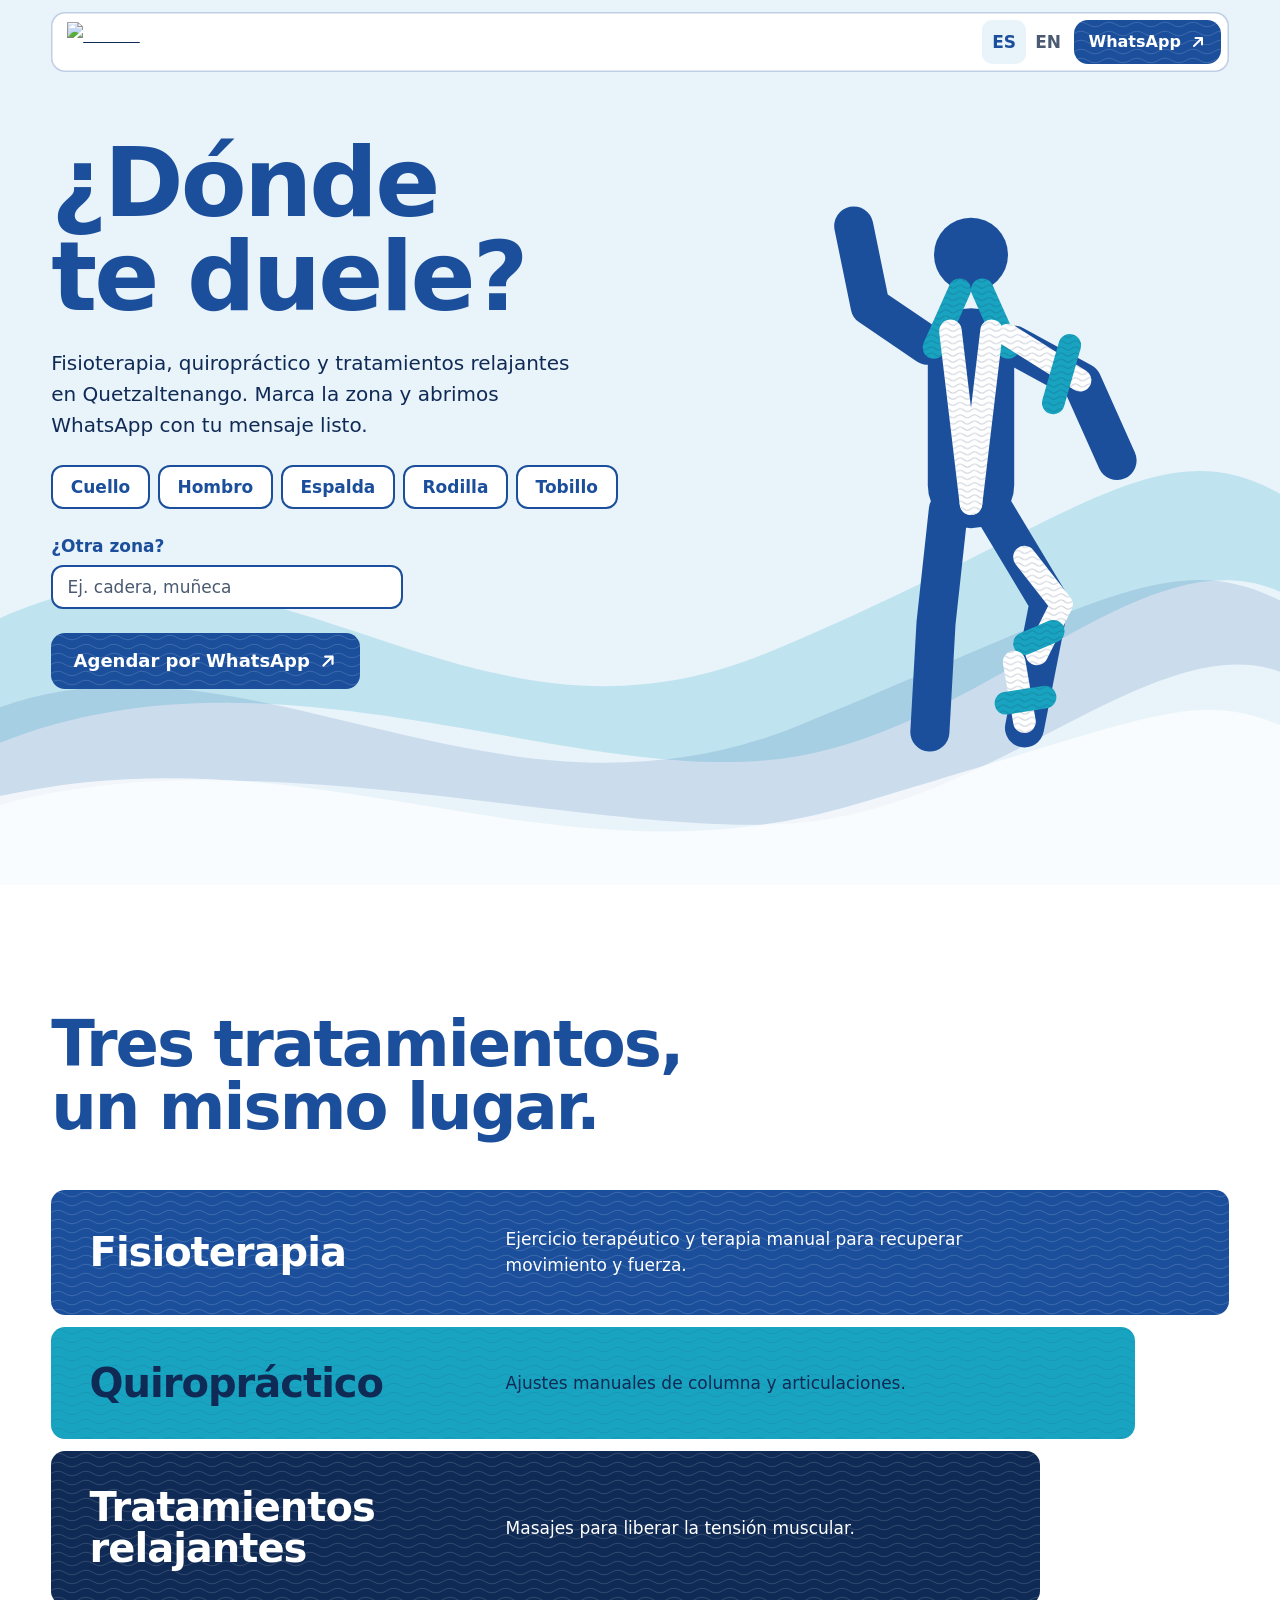
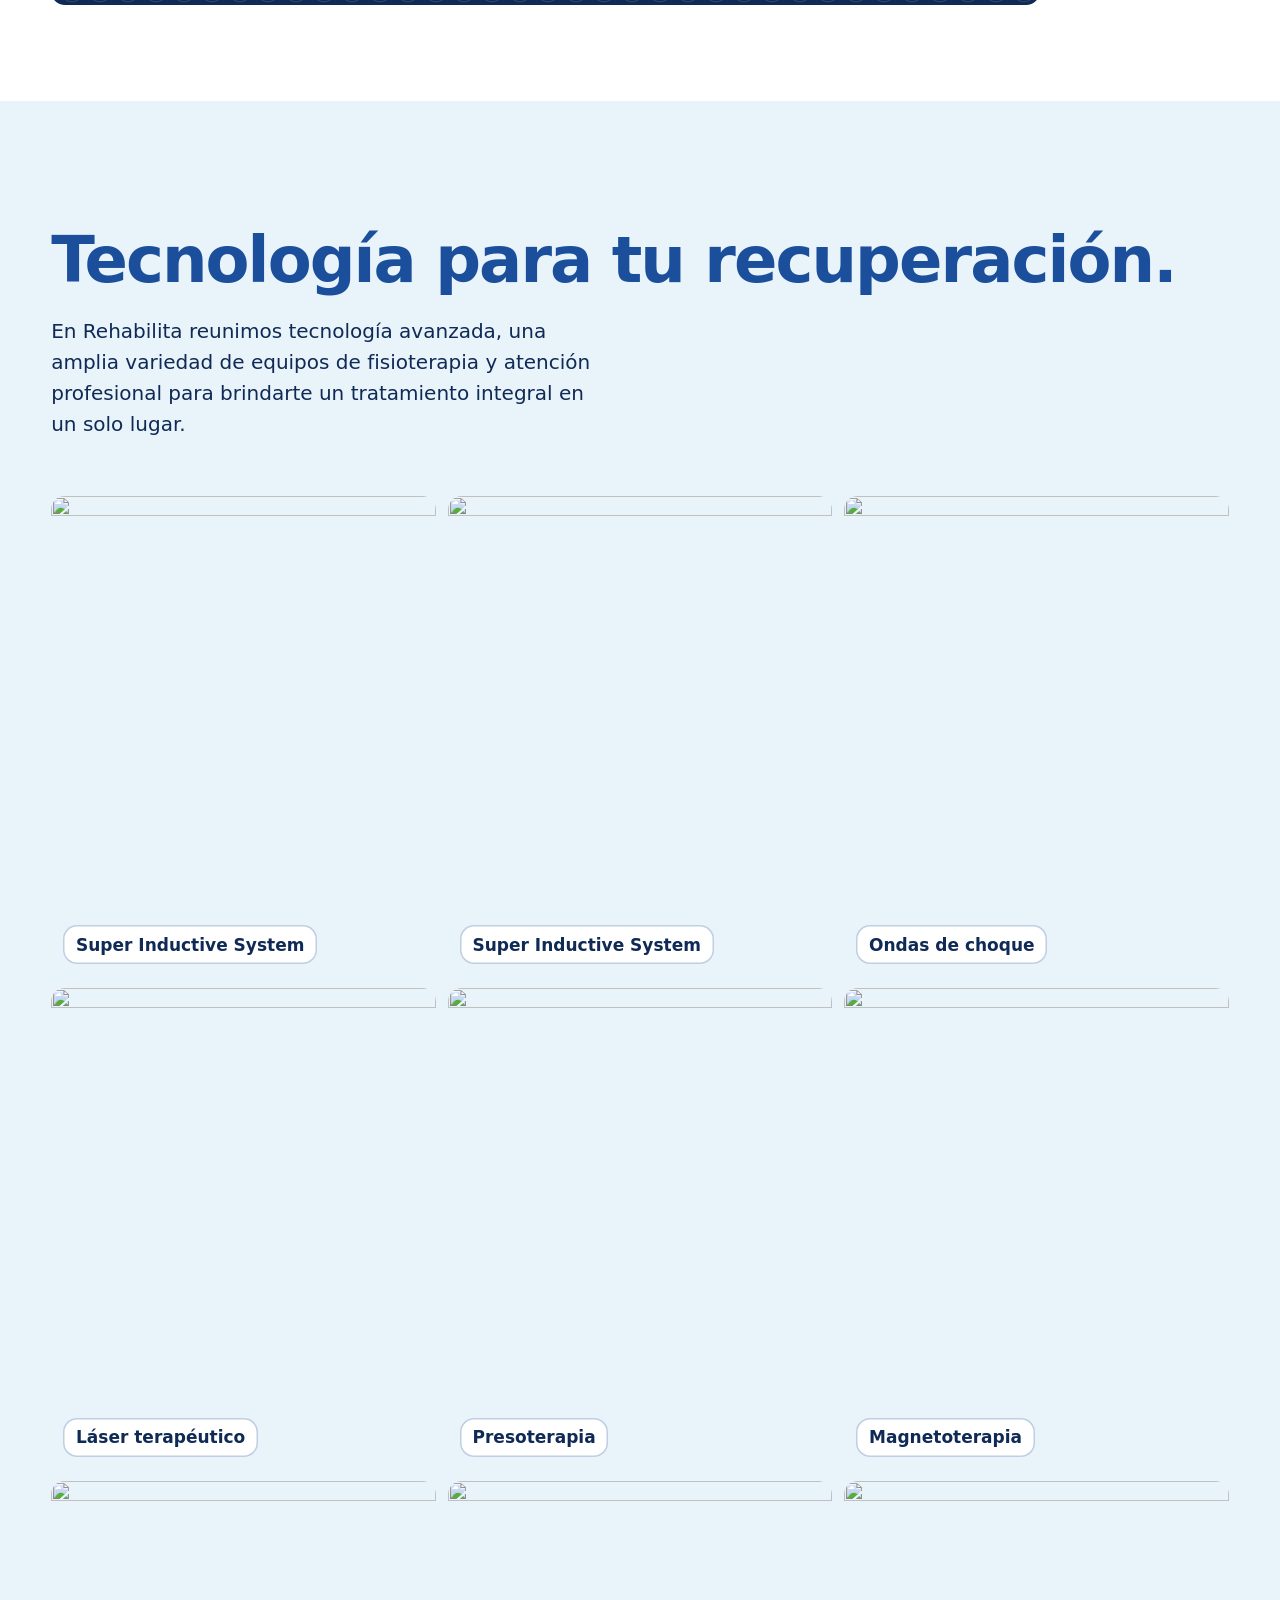
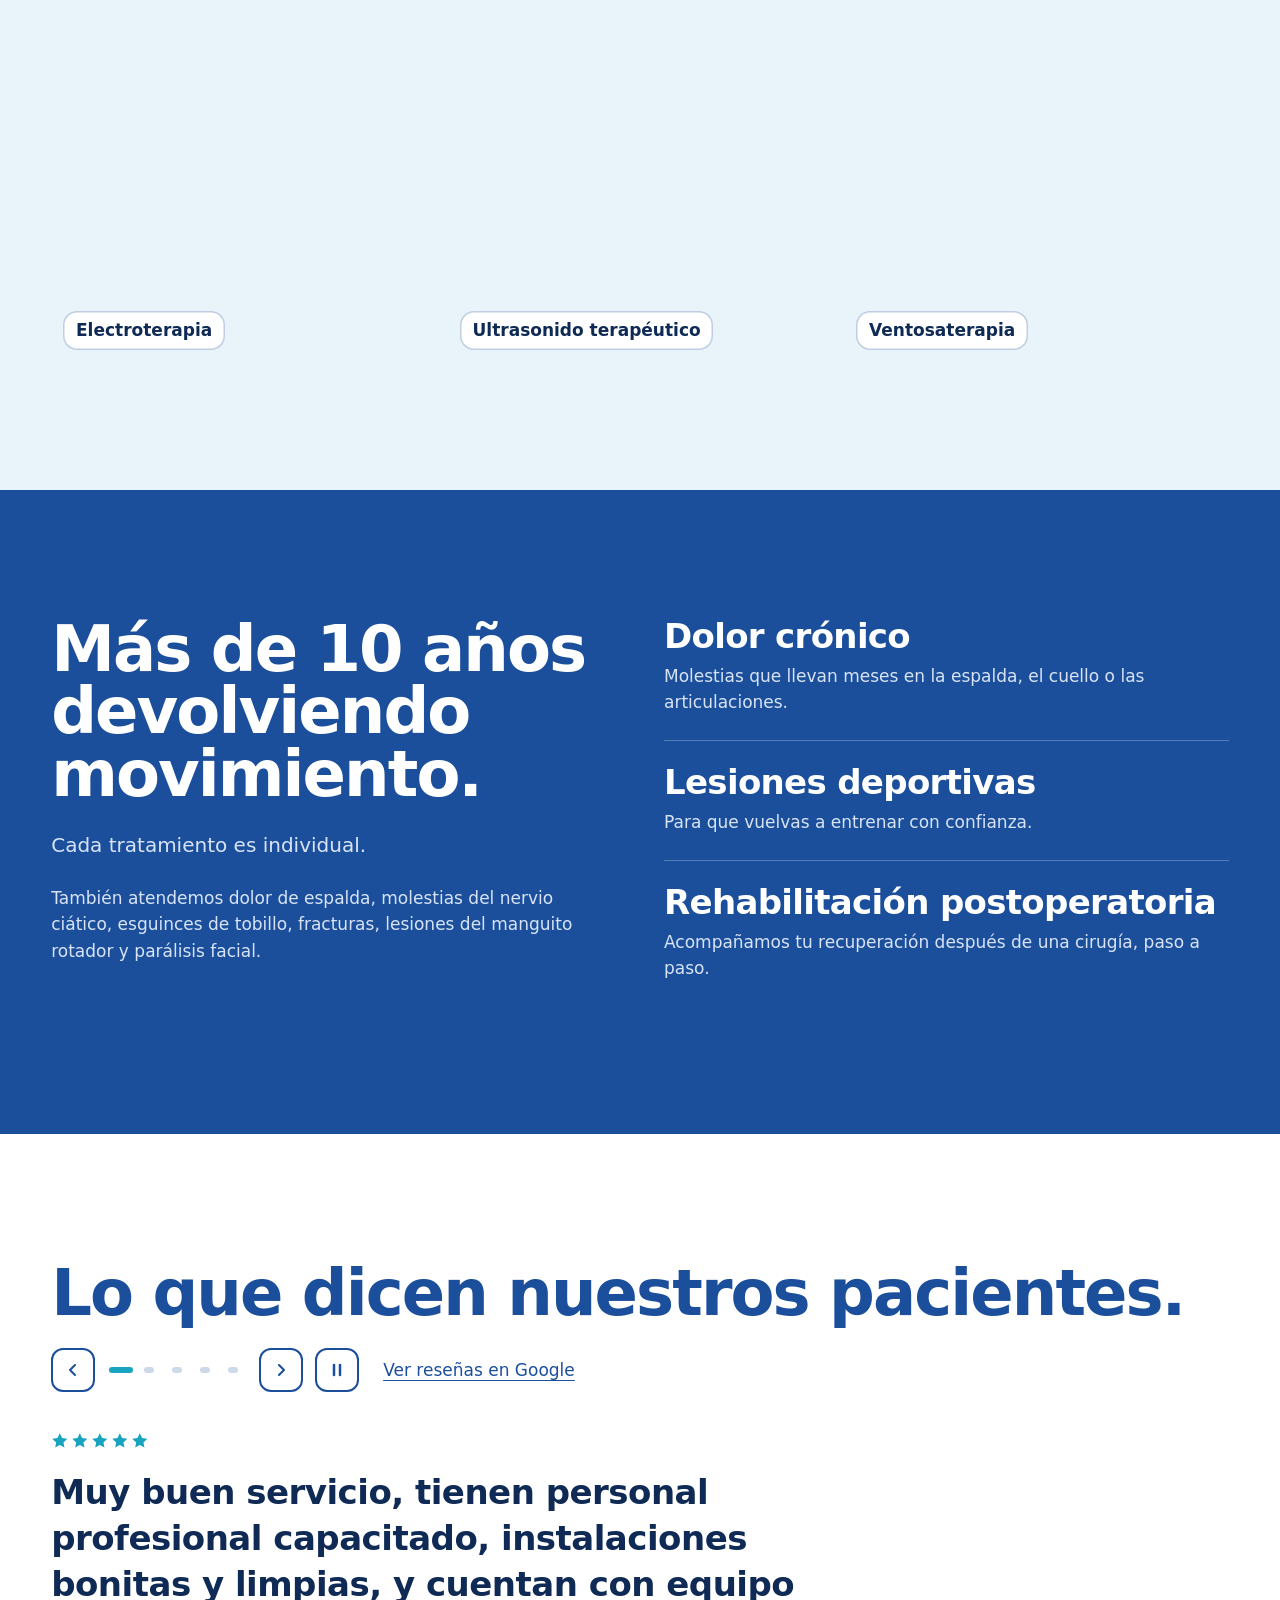
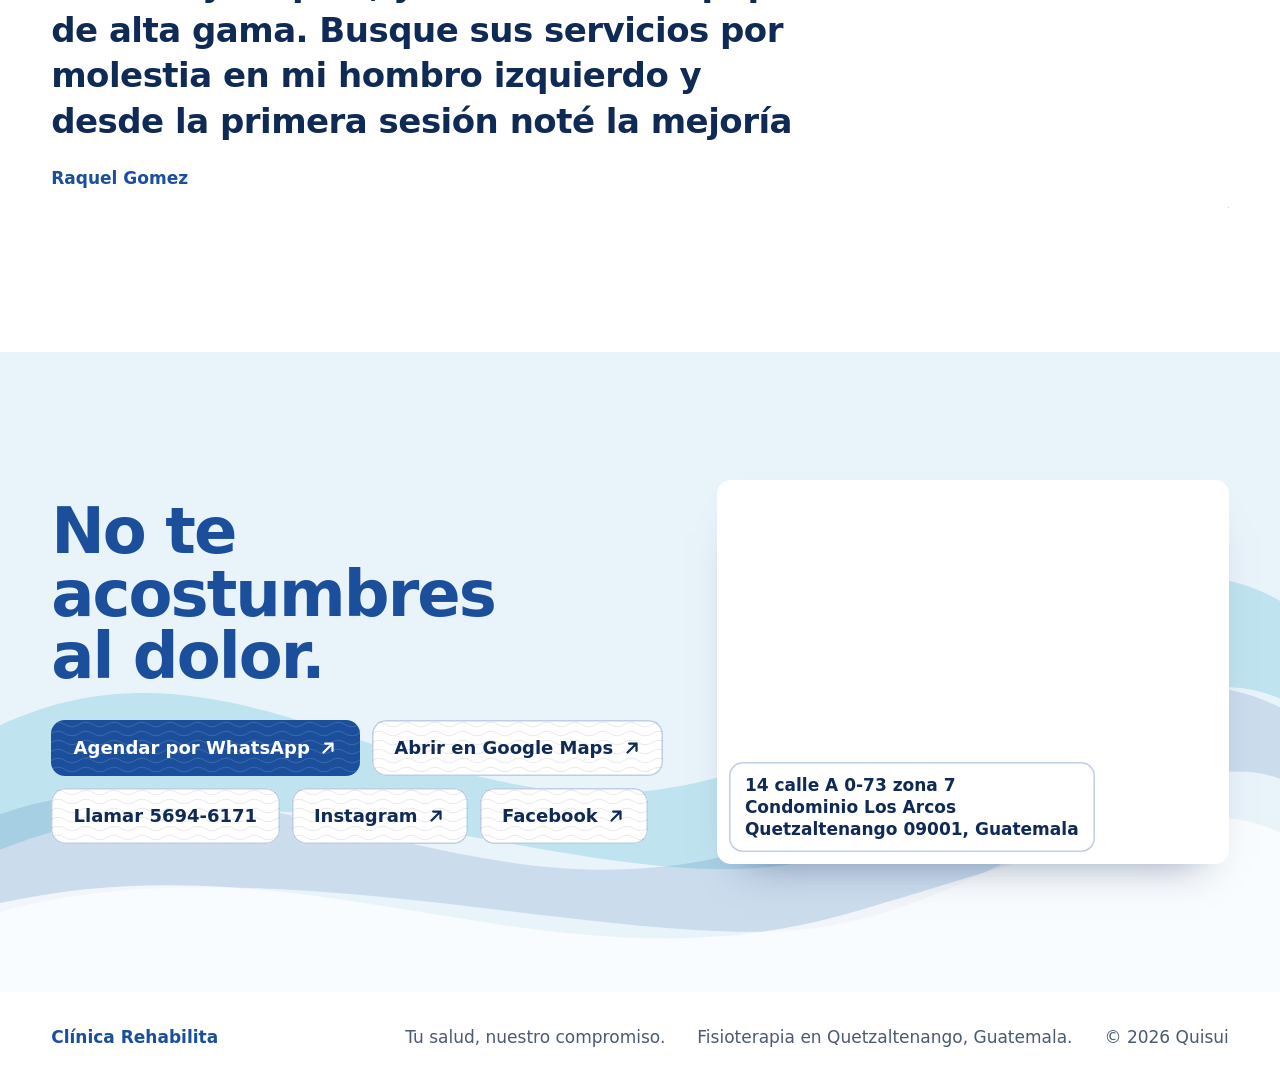
==== index.html @ 20e0180a "deploy: Quisui/clinica-rehabilita@47b46c9ff595f14a6f92fcf513d5b4ae12065413" ====
<!DOCTYPE html><!--UnuVhg0NSOOP8qZ4j94i8--><html lang="es" class="__variable_b0669f"><head><meta charSet="utf-8"/><meta name="viewport" content="width=device-width, initial-scale=1"/><link rel="preload" href="/clinica-rehabilita-site/_next/static/media/c609bc916991e10c-s.p.woff2" as="font" crossorigin="" type="font/woff2"/><link rel="preload" as="image" href="/clinica-rehabilita-site/_next/static/media/logo.2480aa05.png"/><style data-precedence="next" data-href="/clinica-rehabilita-site/_next/static/css/ad2328b9974e68b6.css">@font-face{font-family:Red Hat Display;font-style:normal;font-weight:300 900;font-display:swap;src:url(/clinica-rehabilita-site/_next/static/media/670b84281b234e8b-s.woff2) format("woff2");unicode-range:u+0100-02ba,u+02bd-02c5,u+02c7-02cc,u+02ce-02d7,u+02dd-02ff,u+0304,u+0308,u+0329,u+1d00-1dbf,u+1e00-1e9f,u+1ef2-1eff,u+2020,u+20a0-20ab,u+20ad-20c4,u+2113,u+2c60-2c7f,u+a720-a7ff}@font-face{font-family:Red Hat Display;font-style:normal;font-weight:300 900;font-display:swap;src:url(/clinica-rehabilita-site/_next/static/media/c609bc916991e10c-s.p.woff2) format("woff2");unicode-range:u+00??,u+0131,u+0152-0153,u+02bb-02bc,u+02c6,u+02da,u+02dc,u+0304,u+0308,u+0329,u+2000-206f,u+20ac,u+2122,u+2191,u+2193,u+2212,u+2215,u+feff,u+fffd}@font-face{font-family:Red Hat Display Fallback;src:local("Arial");ascent-override:102.68%;descent-override:30.76%;line-gap-override:0.00%;size-adjust:99.15%}.__className_b0669f{font-family:Red Hat Display,Red Hat Display Fallback;font-style:normal}.__variable_b0669f{--font:"Red Hat Display","Red Hat Display Fallback"}:root{--blue:#1b4f9c;--teal:#18a4c0;--sky:#e9f3fa;--navy:#0f2a55;--paper:#fff;--muted:#4a5a70;--on-blue-muted:#d8e4f6;--gutter:clamp(1rem,4vw,3.5rem);--section-pad:clamp(5rem,10vw,8rem) var(--gutter);--blue-faint:color-mix(in srgb,var(--blue) 22%,transparent);--ease:cubic-bezier(0.16,1,0.3,1);--weave:url("data:image/svg+xml,%3Csvg xmlns='http://www.w3.org/2000/svg' width='28' height='9'%3E%3Cpath d='M0 4.5Q7 0 14 4.5T28 4.5' fill='none' stroke='%230f2a55' stroke-opacity='.1'/%3E%3C/svg%3E");--weave-light:url("data:image/svg+xml,%3Csvg xmlns='http://www.w3.org/2000/svg' width='28' height='9'%3E%3Cpath d='M0 4.5Q7 0 14 4.5T28 4.5' fill='none' stroke='%23fff' stroke-opacity='.14'/%3E%3C/svg%3E")}*,:after,:before{box-sizing:border-box}html{-webkit-text-size-adjust:100%}body{background:var(--paper);color:var(--navy);font:500 1.0625rem/1.55 var(--font),system-ui,sans-serif}body,dd,dl,h1,h2,h3,p,ul{margin:0}h1,h2{color:var(--blue);font-weight:900;letter-spacing:-.03em;line-height:.98;text-wrap:balance}h1{font-size:clamp(2.75rem,8.5vw,6rem)}h2{font-size:clamp(2.125rem,5.5vw,4rem)}a{color:inherit}:focus-visible{outline:3px solid var(--navy);outline-offset:3px}.skip{position:absolute;left:-999px}.skip:focus{left:1rem;top:1rem;z-index:20;background:var(--paper);padding:.5rem 1rem}.lead{font-size:clamp(1.0625rem,1.6vw,1.25rem);max-width:34rem}.strip{border-radius:14px;background-image:var(--weave);color:var(--navy)}.strip.blue,.strip.navy{background-color:var(--blue);background-image:var(--weave-light);color:var(--paper)}.strip.navy{background-color:var(--navy)}.strip.teal{background-color:var(--teal)}.strip.plain{background-image:none}.strip.white{background-color:var(--paper);box-shadow:inset 0 0 0 1.5px color-mix(in srgb,var(--blue) 28%,transparent)}.cta{display:inline-flex;align-items:center;gap:.6rem;min-height:3.5rem;padding:.75rem 1.4rem;font-weight:800;font-size:1.125rem;text-decoration:none;transition:transform .35s var(--ease),filter .35s var(--ease)}.cta:hover{transform:translateY(-2px) scaleX(1.02);filter:drop-shadow(0 10px 12px rgb(15 42 85/.22))}.cta:active{transform:none}.cta.small{min-height:2.75rem;padding:.4rem .9rem;font-size:1rem}.arrow{width:1em;height:1em;flex:none}.picked{padding:.1rem .6rem;border-radius:8px;background:var(--paper);color:var(--blue);font-size:.9375rem}.ribbons{position:absolute;inset:auto 0 0;width:100%;height:min(100%,40rem);pointer-events:none}.ribbons .teal{fill:var(--teal);opacity:.2}.ribbons .blue{fill:var(--blue);opacity:.14}.ribbons .white{fill:var(--paper);opacity:.75}.bar{position:-webkit-sticky;position:sticky;top:.75rem;z-index:10;align-items:center;gap:.25rem;margin:.75rem var(--gutter) 0;padding:.5rem .5rem .5rem 1rem;box-shadow:0 12px 28px -18px rgb(15 42 85/.45)}.bar,.logo{display:flex}.logo{min-width:0;margin-right:auto}.logo img{width:9rem;max-width:100%;height:auto}.lang{display:flex}.lang a{display:grid;place-items:center;min-width:2.75rem;min-height:2.75rem;border-radius:10px;font-weight:800;text-decoration:none;color:var(--muted)}.lang a:hover{color:var(--blue)}.lang a[aria-current]{background:var(--sky);color:var(--blue)}.hero{display:grid;grid-template-columns:1.1fr .9fr;grid-template-areas:"title figure" "lead figure" "zones figure" "other figure" "cta figure";grid-template-rows:1fr auto auto auto 1fr;align-items:start;justify-items:start;grid-gap:1.5rem 2rem;gap:1.5rem 2rem;margin-top:-4.5rem;padding:8.5rem var(--gutter) 4rem;min-height:min(100svh,54rem);background:var(--sky);overflow:clip}.hero,.hero>*{position:relative}.hero>.ribbons{position:absolute}.hero h1{grid-area:title;align-self:end}.hero .lead{grid-area:lead}.hero .cta{grid-area:cta}.zones{grid-area:zones;display:flex;flex-wrap:wrap;gap:.5rem}.other input,.rail-nav>button,.zones button{min-height:2.75rem;border:2px solid var(--blue);border-radius:12px;background:var(--paper)}.zones button{padding:.4rem 1.1rem;color:var(--blue);font:inherit;font-weight:700;cursor:pointer;transition:background-color .2s,color .2s}.zones button:hover{background:var(--sky)}.zones button[aria-pressed=true]{background:var(--blue);color:var(--paper)}.other{grid-area:other;display:grid;grid-gap:.35rem;gap:.35rem;width:min(100%,22rem);font-weight:700;color:var(--blue)}.other input{padding:.4rem .9rem;color:var(--navy);font:inherit;font-weight:500}.other input::placeholder{color:var(--muted)}.figure{grid-area:figure;place-self:center;width:min(100%,27rem);height:auto}.figure .body{fill:var(--blue)}.figure .body path{stroke:var(--blue)}.figure .body path,.tape path{fill:none;stroke-linecap:round;stroke-linejoin:round}.tape path{stroke-width:22;stroke-dasharray:1;animation:lay .7s var(--ease) both;animation-delay:inherit}.tape .weave{stroke:url(#weave)}#weave path{fill:none;stroke:var(--navy);stroke-opacity:.22}.tape .teal{stroke:var(--teal)}.tape .white{stroke:var(--paper)}.figure .hit{fill:transparent;cursor:pointer}@keyframes lay{0%{stroke-dashoffset:1}}.services{padding:clamp(5rem,10vw,8rem) var(--gutter) clamp(4rem,8vw,6rem)}.services ul{list-style:none;padding:0;margin-top:clamp(2rem,4vw,3.5rem);display:grid;grid-gap:.75rem;gap:.75rem}.services li{display:grid;grid-template-columns:minmax(0,24rem) minmax(0,1fr);align-items:center;grid-gap:.5rem 2rem;gap:.5rem 2rem;width:var(--cut);padding:clamp(1.25rem,3vw,2.25rem) clamp(1.25rem,3vw,2.5rem)}.services h3{font-size:clamp(1.5rem,3.4vw,2.5rem);font-weight:900;letter-spacing:-.025em;line-height:1.02}.services p{max-width:30rem}.tech{display:grid;grid-gap:1.5rem;gap:1.5rem;padding:var(--section-pad);background:var(--sky)}.gallery{list-style:none;margin:clamp(1rem,3vw,2rem) 0 0;padding:0;display:grid;grid-template-columns:repeat(3,minmax(0,1fr));grid-gap:.75rem;gap:.75rem}.gallery figure{position:relative;margin:0}.gallery img{display:block;width:100%;height:auto;aspect-ratio:4/5;object-fit:cover;border-radius:14px}.gallery figcaption{position:absolute;left:.75rem;bottom:.75rem;padding:.4rem .8rem;font-weight:800}.reviews{display:grid;grid-gap:2.5rem;gap:2.5rem;padding:var(--section-pad)}.reviews-head{display:flex;flex-wrap:wrap;align-items:flex-end;justify-content:space-between;gap:1.5rem 2rem}.rail{list-style:none;margin:0;padding:0;display:flex;overflow-x:auto;scroll-snap-type:x mandatory;scrollbar-width:none}.rail::-webkit-scrollbar{display:none}.rail li{flex:0 0 100%;display:grid;grid-gap:1.25rem;gap:1.25rem;align-content:start;scroll-snap-align:start}.rail blockquote{max-width:48rem;margin:0;font-size:clamp(1.375rem,2.8vw,2.125rem);font-weight:600;letter-spacing:-.015em;line-height:1.35;text-wrap:pretty}.rail blockquote.long{max-width:60rem;font-size:clamp(1.0625rem,1.6vw,1.3125rem);font-weight:500;line-height:1.55}.rail-nav{display:flex;flex-wrap:wrap;align-items:center;gap:.75rem}.rail-nav>button{display:grid;place-items:center;width:2.75rem;color:var(--blue);cursor:pointer}.rail-nav>button svg{width:1rem}.rail-nav>button.next svg{scale:-1 1}.rail-nav>button:hover{background:var(--sky)}.dots{display:flex}.dots button{display:grid;place-items:center;width:1.75rem;height:2.75rem;border:0;padding:0;background:none;cursor:pointer}.dots span{width:.625rem;height:.375rem;border-radius:3px;background:var(--blue-faint);transition:width .5s var(--ease),background-color .3s}.dots button:hover span{background:color-mix(in srgb,var(--blue) 50%,transparent)}.dots [aria-current] span{width:1.5rem;background:var(--teal)}.rail-nav .more{margin-left:.75rem;white-space:nowrap;color:var(--blue);text-underline-offset:.25em}.rail-nav .more:hover{color:var(--navy)}.stars{display:flex;gap:.15rem}.stars svg{width:1.1rem;fill:var(--teal)}.reviews .name{display:grid;font-weight:800;color:var(--blue)}.reviews .name small{font-weight:500;color:var(--muted)}.focus{display:grid;grid-template-columns:1fr 1fr;grid-gap:3rem;gap:3rem;padding:var(--section-pad);background:var(--blue);color:var(--paper)}.focus h2{color:inherit}.focus>div{display:grid;grid-gap:1.5rem;gap:1.5rem;align-content:start}.focus dd,.focus p{max-width:34rem;color:var(--on-blue-muted)}.focus dl>div{position:relative;padding:1.5rem 0}.focus dl>div+div:before{content:"";position:absolute;inset:0 0 auto;height:1px;background:rgb(255 255 255/.25);transform-origin:left}.focus dl>div:first-child{padding-top:0}.focus dt{font-size:clamp(1.5rem,2.8vw,2.125rem);font-weight:800;letter-spacing:-.02em;line-height:1.1}.focus dd{margin-top:.5rem}.visit{grid-template-columns:1.1fr .9fr;align-items:center;grid-gap:2.5rem;gap:2.5rem;padding:var(--section-pad);background:var(--sky);overflow:clip}.visit,.visit>div{position:relative;display:grid}.visit>div{grid-gap:2rem;gap:2rem}.links{display:flex;flex-wrap:wrap;gap:.75rem}.map{position:relative;height:100%;min-height:24rem;margin:0;border-radius:14px;overflow:hidden;background:var(--paper);box-shadow:0 24px 40px -28px rgb(15 42 85/.5)}.map iframe{position:absolute;inset:0;width:100%;height:100%;border:0}.map figcaption{position:absolute;left:.75rem;bottom:.75rem;padding:.75rem 1rem}.map address{font-style:normal;font-weight:700;line-height:1.3}footer{display:flex;flex-wrap:wrap;gap:.5rem 2rem;padding:2rem var(--gutter);color:var(--muted)}footer strong{margin-right:auto;color:var(--blue);font-weight:900}.lost{display:grid;grid-gap:3rem;gap:3rem;align-content:center;min-height:100svh;padding:var(--gutter);background:var(--sky)}.lost>div{display:grid;grid-gap:1.5rem;gap:1.5rem;justify-items:start}.lost div+div h1{font-size:clamp(1.75rem,4vw,2.75rem)}@media (max-width:820px){.hero{grid-template-columns:auto 1fr;grid-template-areas:"title title" "lead lead" "zones figure" "other other" "cta cta";grid-template-rows:none;align-items:center;gap:1.25rem 1rem;padding:6.5rem var(--gutter) 2.5rem;min-height:0}.zones{flex-direction:column}.figure{width:min(100%,15rem)}.hero .cta{justify-self:stretch;justify-content:center}.services li{grid-template-columns:1fr}.gallery{display:flex;overflow-x:auto;scroll-snap-type:x mandatory;margin-inline:calc(-1 * var(--gutter));padding-inline:var(--gutter);scroll-padding-inline:var(--gutter)}.gallery li{flex:0 0 78%;scroll-snap-align:start}.focus,.visit{grid-template-columns:1fr}}@keyframes rise{0%{opacity:0;translate:0 1.5rem}}@keyframes unroll{0%{-webkit-clip-path:inset(0 100% 0 0 round 14px);clip-path:inset(0 100% 0 0 round 14px)}to{-webkit-clip-path:inset(0 0 0 0 round 14px);clip-path:inset(0 0 0 0 round 14px)}}@keyframes slide{0%{opacity:0;translate:5rem 0}}@keyframes draw{0%{scale:0 1}}@keyframes drift{0%{transform:translateX(-4%) scaleX(1.1)}to{transform:translateX(4%) scaleX(1.1)}}.hero .cta,.hero .lead,.hero h1,.zones{animation:rise .8s var(--ease) both}.hero .lead{animation-delay:.08s}.zones{animation-delay:.16s}.hero .cta{animation-delay:.24s}.ribbons path{transform-box:view-box;transform-origin:center;animation:drift 16s ease-in-out infinite alternate}.ribbons .blue{animation-duration:23s;animation-direction:alternate-reverse}@keyframes slide-focus{0%,to{opacity:.15;filter:blur(6px)}50%{opacity:1;filter:none}}@supports (animation-timeline:view()){.rail li{animation:slide-focus linear both;animation-timeline:view(inline)}.services li{animation:unroll linear both;animation-timeline:view();animation-range:entry 10% entry 100%}.focus dl>div{animation:slide linear both;animation-timeline:view();animation-range:entry 0 cover 28%}.focus dl>div:nth-child(2){animation-range:entry 0 cover 36%}.focus dl>div:nth-child(3){animation-range:entry 0 cover 44%}.focus dl>div:before{animation:draw linear both;animation-timeline:view();animation-range:entry 0 cover 30%}.focus p,.links,.map{animation:rise linear both;animation-timeline:view();animation-range:entry 0 entry 100%}}@media (prefers-reduced-motion:reduce){*,:after,:before{animation:none!important;transition:none!important}}</style><link rel="preload" as="script" fetchPriority="low" href="/clinica-rehabilita-site/_next/static/chunks/webpack-5af3b6001b6b2cef.js"/><script src="/clinica-rehabilita-site/_next/static/chunks/4bd1b696-c023c6e3521b1417.js" async=""></script><script src="/clinica-rehabilita-site/_next/static/chunks/255-e89668bc65a70b9c.js" async=""></script><script src="/clinica-rehabilita-site/_next/static/chunks/main-app-6a219d1985ea5966.js" async=""></script><script src="/clinica-rehabilita-site/_next/static/chunks/850-86b010cd010233cc.js" async=""></script><script src="/clinica-rehabilita-site/_next/static/chunks/377-407ec3a7da9b6e59.js" async=""></script><script src="/clinica-rehabilita-site/_next/static/chunks/app/(es)/page-59e13d53fb7c27e2.js" async=""></script><meta name="next-size-adjust" content=""/><meta name="theme-color" content="#1b4f9c"/><title>Fisioterapia en Quetzaltenango (Xela) | Clínica Rehabilita</title><meta name="description" content="Fisioterapia, quiropráctico y tratamientos relajantes en Quetzaltenango, Xela. Tecnología avanzada y más de 10 años de experiencia. Agenda por WhatsApp."/><link rel="canonical" href="https://quisui.github.io/clinica-rehabilita-site/"/><link rel="alternate" hrefLang="es" href="https://quisui.github.io/clinica-rehabilita-site/"/><link rel="alternate" hrefLang="en" href="https://quisui.github.io/clinica-rehabilita-site/en/"/><meta property="og:title" content="Fisioterapia en Quetzaltenango (Xela) | Clínica Rehabilita"/><meta property="og:description" content="Fisioterapia, quiropráctico y tratamientos relajantes en Quetzaltenango, Xela. Tecnología avanzada y más de 10 años de experiencia. Agenda por WhatsApp."/><meta property="og:url" content="https://quisui.github.io/clinica-rehabilita-site/"/><meta property="og:site_name" content="Clínica Rehabilita"/><meta property="og:locale" content="es_GT"/><meta property="og:image" content="https://quisui.github.io/clinica-rehabilita-site/og.png"/><meta property="og:image:width" content="1200"/><meta property="og:image:height" content="630"/><meta property="og:image:alt" content="Clínica Rehabilita"/><meta property="og:type" content="website"/><meta name="twitter:card" content="summary_large_image"/><meta name="twitter:title" content="Fisioterapia en Quetzaltenango (Xela) | Clínica Rehabilita"/><meta name="twitter:description" content="Fisioterapia, quiropráctico y tratamientos relajantes en Quetzaltenango, Xela. Tecnología avanzada y más de 10 años de experiencia. Agenda por WhatsApp."/><meta name="twitter:image" content="https://quisui.github.io/clinica-rehabilita-site/og.png"/><link rel="icon" href="/clinica-rehabilita-site/icon.png"/><link rel="apple-touch-icon" href="/clinica-rehabilita-site/icon.png"/><script src="/clinica-rehabilita-site/_next/static/chunks/polyfills-42372ed130431b0a.js" noModule=""></script></head><body><div hidden=""><!--$--><!--/$--></div><a class="skip" href="#main">Saltar al contenido</a><header class="bar strip white plain"><a class="logo" href="/clinica-rehabilita-site/"><img alt="Clínica Rehabilita" width="432" height="121" decoding="async" data-nimg="1" style="color:transparent" src="/clinica-rehabilita-site/_next/static/media/logo.2480aa05.png"/></a><nav class="lang" aria-label="Idioma"><a hrefLang="es" aria-current="page" href="/clinica-rehabilita-site/">ES</a><a hrefLang="en" href="/clinica-rehabilita-site/en/">EN</a></nav><a class="strip blue cta small" href="https://wa.me/50256946171?text=Hola%2C%20quiero%20agendar%20una%20cita%20en%20Cl%C3%ADnica%20Rehabilita." target="_blank" rel="noopener noreferrer">WhatsApp<svg class="arrow" viewBox="0 0 16 16" aria-hidden="true"><path d="M4 12 12 4M5.5 4H12v6.5" fill="none" stroke="currentColor" stroke-width="2" stroke-linecap="round" stroke-linejoin="round"></path></svg></a></header><main id="main"><section class="hero"><svg class="ribbons" viewBox="0 0 1440 800" preserveAspectRatio="xMidYMax slice" aria-hidden="true"><path class="teal" d="M0 500C300 360 520 680 860 540S1300 280 1440 360V470C1280 400 1100 640 860 660S300 520 0 640Z"></path><path class="blue" d="M0 600C280 500 560 760 900 620S1320 420 1440 480V560C1300 510 1120 710 900 730S280 630 0 710Z"></path><path class="white" d="M0 700C360 620 620 810 960 710S1340 580 1440 620V800H0Z"></path></svg><h1>¿Dónde te duele?</h1><p class="lead">Fisioterapia, quiropráctico y tratamientos relajantes en Quetzaltenango. Marca la zona y abrimos WhatsApp con tu mensaje listo.</p><div class="zones" role="group" aria-label="Zona de la molestia"><button type="button" aria-pressed="false">Cuello</button><button type="button" aria-pressed="false">Hombro</button><button type="button" aria-pressed="false">Espalda</button><button type="button" aria-pressed="false">Rodilla</button><button type="button" aria-pressed="false">Tobillo</button></div><label class="other">¿Otra zona?<input type="text" maxLength="60" placeholder="Ej. cadera, muñeca" value=""/></label><svg class="figure" viewBox="0 0 420 560" role="img" aria-label="Figura humana con cinta kinesiológica aplicada en la zona elegida"><defs><pattern id="weave" width="14" height="6" patternUnits="userSpaceOnUse"><path d="M0 3Q3.5 0 7 3T14 3"></path></pattern></defs><g class="body"><circle cx="210" cy="62" r="36"></circle><path d="M210 156V286" stroke-width="84"></path><path d="M168 150 112 112 96 34M252 150 318 186 352 262M188 310 176 420 170 526M232 310 286 400 262 522" stroke-width="38"></path></g><g class="tape"><g style="animation-delay:0ms"><path d="M199 96 174 152" pathLength="1" class="teal"></path><path d="M199 96 174 152" pathLength="1" class="weave"></path></g><g style="animation-delay:90ms"><path d="M221 96 246 152" pathLength="1" class="teal"></path><path d="M221 96 246 152" pathLength="1" class="weave"></path></g></g><g class="tape"><g style="animation-delay:0ms"><path d="M246 140 316 184" pathLength="1" class="white"></path><path d="M246 140 316 184" pathLength="1" class="weave"></path></g><g style="animation-delay:90ms"><path d="M306 150 290 206" pathLength="1" class="teal"></path><path d="M306 150 290 206" pathLength="1" class="weave"></path></g></g><g class="tape"><g style="animation-delay:0ms"><path d="M210 304 190 136" pathLength="1" class="white"></path><path d="M210 304 190 136" pathLength="1" class="weave"></path></g><g style="animation-delay:90ms"><path d="M210 304 230 136" pathLength="1" class="white"></path><path d="M210 304 230 136" pathLength="1" class="weave"></path></g></g><g class="tape"><g style="animation-delay:0ms"><path d="M262 356 298 402 274 450" pathLength="1" class="white"></path><path d="M262 356 298 402 274 450" pathLength="1" class="weave"></path></g><g style="animation-delay:90ms"><path d="M262 440 290 428" pathLength="1" class="teal"></path><path d="M262 440 290 428" pathLength="1" class="weave"></path></g></g><g class="tape"><g style="animation-delay:0ms"><path d="M252 458 262 516" pathLength="1" class="white"></path><path d="M252 458 262 516" pathLength="1" class="weave"></path></g><g style="animation-delay:90ms"><path d="M244 498 282 492" pathLength="1" class="teal"></path><path d="M244 498 282 492" pathLength="1" class="weave"></path></g></g><circle class="hit" cx="210" cy="106" r="30"></circle><circle class="hit" cx="300" cy="178" r="46"></circle><circle class="hit" cx="210" cy="222" r="52"></circle><circle class="hit" cx="284" cy="402" r="42"></circle><circle class="hit" cx="264" cy="508" r="38"></circle></svg><a class="strip blue cta" href="https://wa.me/50256946171?text=Hola%2C%20quiero%20agendar%20una%20cita%20en%20Cl%C3%ADnica%20Rehabilita." target="_blank" rel="noopener noreferrer">Agendar por WhatsApp<svg class="arrow" viewBox="0 0 16 16" aria-hidden="true"><path d="M4 12 12 4M5.5 4H12v6.5" fill="none" stroke="currentColor" stroke-width="2" stroke-linecap="round" stroke-linejoin="round"></path></svg></a></section><section class="services"><h2>Tres tratamientos, un mismo lugar.</h2><ul><li class="strip blue" style="--cut:100%"><h3>Fisioterapia</h3><p>Ejercicio terapéutico y terapia manual para recuperar movimiento y fuerza.</p></li><li class="strip teal" style="--cut:92%"><h3>Quiropráctico</h3><p>Ajustes manuales de columna y articulaciones.</p></li><li class="strip navy" style="--cut:84%"><h3>Tratamientos relajantes</h3><p>Masajes para liberar la tensión muscular.</p></li></ul></section><section class="tech"><h2>Tecnología para tu recuperación.</h2><p class="lead">En Rehabilita reunimos tecnología avanzada, una amplia variedad de equipos de fisioterapia y atención profesional para brindarte un tratamiento integral en un solo lugar.</p><ul class="gallery" tabindex="0" aria-label="Fotos de los equipos de la clínica"><li><figure><img alt="" loading="lazy" width="750" height="1000" decoding="async" data-nimg="1" style="color:transparent" src="/clinica-rehabilita-site/_next/static/media/sis.bf0a7fc3.jpg"/><figcaption class="strip white plain">Super Inductive System</figcaption></figure></li><li><figure><img alt="" loading="lazy" width="563" height="1000" decoding="async" data-nimg="1" style="color:transparent" src="/clinica-rehabilita-site/_next/static/media/sis-knee.2ab04034.jpg"/><figcaption class="strip white plain">Super Inductive System</figcaption></figure></li><li><figure><img alt="" loading="lazy" width="666" height="1000" decoding="async" data-nimg="1" style="color:transparent" src="/clinica-rehabilita-site/_next/static/media/shockwave.6c0273f3.jpg"/><figcaption class="strip white plain">Ondas de choque</figcaption></figure></li><li><figure><img alt="" loading="lazy" width="1000" height="666" decoding="async" data-nimg="1" style="color:transparent" src="/clinica-rehabilita-site/_next/static/media/laser.39e9bab6.jpg"/><figcaption class="strip white plain">Láser terapéutico</figcaption></figure></li><li><figure><img alt="" loading="lazy" width="1000" height="750" decoding="async" data-nimg="1" style="color:transparent" src="/clinica-rehabilita-site/_next/static/media/pressotherapy.8d7b9909.jpg"/><figcaption class="strip white plain">Presoterapia</figcaption></figure></li><li><figure><img alt="" loading="lazy" width="1000" height="666" decoding="async" data-nimg="1" style="color:transparent" src="/clinica-rehabilita-site/_next/static/media/magnetotherapy.16798fe3.jpg"/><figcaption class="strip white plain">Magnetoterapia</figcaption></figure></li><li><figure><img alt="" loading="lazy" width="666" height="1000" decoding="async" data-nimg="1" style="color:transparent" src="/clinica-rehabilita-site/_next/static/media/electrotherapy.c4fee2d6.jpg"/><figcaption class="strip white plain">Electroterapia</figcaption></figure></li><li><figure><img alt="" loading="lazy" width="666" height="1000" decoding="async" data-nimg="1" style="color:transparent" src="/clinica-rehabilita-site/_next/static/media/ultrasound.d7762364.jpg"/><figcaption class="strip white plain">Ultrasonido terapéutico</figcaption></figure></li><li><figure><img alt="" loading="lazy" width="666" height="1000" decoding="async" data-nimg="1" style="color:transparent" src="/clinica-rehabilita-site/_next/static/media/cupping.481b8685.jpg"/><figcaption class="strip white plain">Ventosaterapia</figcaption></figure></li></ul></section><section class="focus"><div><h2>Más de 10 años devolviendo movimiento.</h2><p class="lead">Cada tratamiento es individual.</p><p>También atendemos dolor de espalda, molestias del nervio ciático, esguinces de tobillo, fracturas, lesiones del manguito rotador y parálisis facial.</p></div><dl><div><dt>Dolor crónico</dt><dd>Molestias que llevan meses en la espalda, el cuello o las articulaciones.</dd></div><div><dt>Lesiones deportivas</dt><dd>Para que vuelvas a entrenar con confianza.</dd></div><div><dt>Rehabilitación postoperatoria</dt><dd>Acompañamos tu recuperación después de una cirugía, paso a paso.</dd></div></dl></section><section class="reviews"><div class="reviews-head"><h2>Lo que dicen nuestros pacientes.</h2><div class="rail-nav"><button type="button" class="prev" aria-label="Reseña anterior"><svg viewBox="0 0 16 16" aria-hidden="true"><path d="M10 3 5 8l5 5" fill="none" stroke="currentColor" stroke-width="2" stroke-linecap="round" stroke-linejoin="round"></path></svg></button><div class="dots"><button type="button" aria-label="Ir a la reseña 1" aria-current="true"><span></span></button><button type="button" aria-label="Ir a la reseña 2"><span></span></button><button type="button" aria-label="Ir a la reseña 3"><span></span></button><button type="button" aria-label="Ir a la reseña 4"><span></span></button><button type="button" aria-label="Ir a la reseña 5"><span></span></button></div><button type="button" class="next" aria-label="Reseña siguiente"><svg viewBox="0 0 16 16" aria-hidden="true"><path d="M10 3 5 8l5 5" fill="none" stroke="currentColor" stroke-width="2" stroke-linecap="round" stroke-linejoin="round"></path></svg></button><button type="button" aria-label="Pausar reseñas"><svg viewBox="0 0 16 16" aria-hidden="true"><path d="M5 3v10M11 3v10" stroke="currentColor" stroke-width="2.5" stroke-linecap="round"></path></svg></button><a class="more" href="https://maps.google.com/?cid=5680674463315251665" target="_blank" rel="noopener noreferrer">Ver reseñas en Google</a></div></div><ul class="rail" tabindex="0" aria-label="Reseñas de pacientes en Google"><li><p class="stars" role="img" aria-label="5 de 5 estrellas"><svg viewBox="0 0 20 20" aria-hidden="true"><path d="M10 1.5l2.6 5.4 5.9.8-4.3 4.1 1 5.9L10 14.9l-5.2 2.8 1-5.9L1.5 7.7l5.9-.8z"></path></svg><svg viewBox="0 0 20 20" aria-hidden="true"><path d="M10 1.5l2.6 5.4 5.9.8-4.3 4.1 1 5.9L10 14.9l-5.2 2.8 1-5.9L1.5 7.7l5.9-.8z"></path></svg><svg viewBox="0 0 20 20" aria-hidden="true"><path d="M10 1.5l2.6 5.4 5.9.8-4.3 4.1 1 5.9L10 14.9l-5.2 2.8 1-5.9L1.5 7.7l5.9-.8z"></path></svg><svg viewBox="0 0 20 20" aria-hidden="true"><path d="M10 1.5l2.6 5.4 5.9.8-4.3 4.1 1 5.9L10 14.9l-5.2 2.8 1-5.9L1.5 7.7l5.9-.8z"></path></svg><svg viewBox="0 0 20 20" aria-hidden="true"><path d="M10 1.5l2.6 5.4 5.9.8-4.3 4.1 1 5.9L10 14.9l-5.2 2.8 1-5.9L1.5 7.7l5.9-.8z"></path></svg></p><blockquote lang="es">Muy buen servicio, tienen personal profesional capacitado, instalaciones bonitas y limpias, y cuentan con equipo de alta gama. Busque sus servicios por molestia en mi hombro izquierdo y desde la primera sesión noté la mejoría</blockquote><p class="name">Raquel Gomez</p></li><li><p class="stars" role="img" aria-label="5 de 5 estrellas"><svg viewBox="0 0 20 20" aria-hidden="true"><path d="M10 1.5l2.6 5.4 5.9.8-4.3 4.1 1 5.9L10 14.9l-5.2 2.8 1-5.9L1.5 7.7l5.9-.8z"></path></svg><svg viewBox="0 0 20 20" aria-hidden="true"><path d="M10 1.5l2.6 5.4 5.9.8-4.3 4.1 1 5.9L10 14.9l-5.2 2.8 1-5.9L1.5 7.7l5.9-.8z"></path></svg><svg viewBox="0 0 20 20" aria-hidden="true"><path d="M10 1.5l2.6 5.4 5.9.8-4.3 4.1 1 5.9L10 14.9l-5.2 2.8 1-5.9L1.5 7.7l5.9-.8z"></path></svg><svg viewBox="0 0 20 20" aria-hidden="true"><path d="M10 1.5l2.6 5.4 5.9.8-4.3 4.1 1 5.9L10 14.9l-5.2 2.8 1-5.9L1.5 7.7l5.9-.8z"></path></svg><svg viewBox="0 0 20 20" aria-hidden="true"><path d="M10 1.5l2.6 5.4 5.9.8-4.3 4.1 1 5.9L10 14.9l-5.2 2.8 1-5.9L1.5 7.7l5.9-.8z"></path></svg></p><blockquote lang="es" class="long">Recibí fisioterapia aquí por un esguince de rodilla durante varios meses y estoy muy contenta con el tratamiento. Ofrecen una amplia variedad de opciones de fisioterapia (láser, crioterapia, magnetoterapia, TENS, ultrasonido, etc.), así como equipos de ejercicio y ejercicios guiados para realizar dentro y fuera de las sesiones. Los fisioterapeutas no solo son muy capacitados y profesionales, sino también extremadamente amables y se esfuerzan al máximo para que siempre te sientas cómodo. Otras ventajas: ubicación segura, amplio estacionamiento, facilidad para programar citas, una clínica hermosa y precios muy justos. Me alegra que mi pierna esté curada, pero también me da pena dejar las sesiones por lo maravilloso que fue el tratamiento. ¡Los recomiendo al 100%!</blockquote><p class="name">Allison B<small>Traducido por Google del inglés</small></p></li><li><p class="stars" role="img" aria-label="5 de 5 estrellas"><svg viewBox="0 0 20 20" aria-hidden="true"><path d="M10 1.5l2.6 5.4 5.9.8-4.3 4.1 1 5.9L10 14.9l-5.2 2.8 1-5.9L1.5 7.7l5.9-.8z"></path></svg><svg viewBox="0 0 20 20" aria-hidden="true"><path d="M10 1.5l2.6 5.4 5.9.8-4.3 4.1 1 5.9L10 14.9l-5.2 2.8 1-5.9L1.5 7.7l5.9-.8z"></path></svg><svg viewBox="0 0 20 20" aria-hidden="true"><path d="M10 1.5l2.6 5.4 5.9.8-4.3 4.1 1 5.9L10 14.9l-5.2 2.8 1-5.9L1.5 7.7l5.9-.8z"></path></svg><svg viewBox="0 0 20 20" aria-hidden="true"><path d="M10 1.5l2.6 5.4 5.9.8-4.3 4.1 1 5.9L10 14.9l-5.2 2.8 1-5.9L1.5 7.7l5.9-.8z"></path></svg><svg viewBox="0 0 20 20" aria-hidden="true"><path d="M10 1.5l2.6 5.4 5.9.8-4.3 4.1 1 5.9L10 14.9l-5.2 2.8 1-5.9L1.5 7.7l5.9-.8z"></path></svg></p><blockquote lang="es">La Dra.es muy profesional, con experiencia en sus tratamientos  y te atiende con mucha amabilidad y confianza te la recomiendo...!</blockquote><p class="name">Brenda Hernandez</p></li><li><p class="stars" role="img" aria-label="5 de 5 estrellas"><svg viewBox="0 0 20 20" aria-hidden="true"><path d="M10 1.5l2.6 5.4 5.9.8-4.3 4.1 1 5.9L10 14.9l-5.2 2.8 1-5.9L1.5 7.7l5.9-.8z"></path></svg><svg viewBox="0 0 20 20" aria-hidden="true"><path d="M10 1.5l2.6 5.4 5.9.8-4.3 4.1 1 5.9L10 14.9l-5.2 2.8 1-5.9L1.5 7.7l5.9-.8z"></path></svg><svg viewBox="0 0 20 20" aria-hidden="true"><path d="M10 1.5l2.6 5.4 5.9.8-4.3 4.1 1 5.9L10 14.9l-5.2 2.8 1-5.9L1.5 7.7l5.9-.8z"></path></svg><svg viewBox="0 0 20 20" aria-hidden="true"><path d="M10 1.5l2.6 5.4 5.9.8-4.3 4.1 1 5.9L10 14.9l-5.2 2.8 1-5.9L1.5 7.7l5.9-.8z"></path></svg><svg viewBox="0 0 20 20" aria-hidden="true"><path d="M10 1.5l2.6 5.4 5.9.8-4.3 4.1 1 5.9L10 14.9l-5.2 2.8 1-5.9L1.5 7.7l5.9-.8z"></path></svg></p><blockquote lang="es">Sin duda me ayudaron a mejorar mi estilo de vida, me tratan con profesionalismo y siempre atentos a mi estado de salud... Súper agradecida por mis terapias! 😊</blockquote><p class="name">Arquitectura Ambiental</p></li><li><p class="stars" role="img" aria-label="5 de 5 estrellas"><svg viewBox="0 0 20 20" aria-hidden="true"><path d="M10 1.5l2.6 5.4 5.9.8-4.3 4.1 1 5.9L10 14.9l-5.2 2.8 1-5.9L1.5 7.7l5.9-.8z"></path></svg><svg viewBox="0 0 20 20" aria-hidden="true"><path d="M10 1.5l2.6 5.4 5.9.8-4.3 4.1 1 5.9L10 14.9l-5.2 2.8 1-5.9L1.5 7.7l5.9-.8z"></path></svg><svg viewBox="0 0 20 20" aria-hidden="true"><path d="M10 1.5l2.6 5.4 5.9.8-4.3 4.1 1 5.9L10 14.9l-5.2 2.8 1-5.9L1.5 7.7l5.9-.8z"></path></svg><svg viewBox="0 0 20 20" aria-hidden="true"><path d="M10 1.5l2.6 5.4 5.9.8-4.3 4.1 1 5.9L10 14.9l-5.2 2.8 1-5.9L1.5 7.7l5.9-.8z"></path></svg><svg viewBox="0 0 20 20" aria-hidden="true"><path d="M10 1.5l2.6 5.4 5.9.8-4.3 4.1 1 5.9L10 14.9l-5.2 2.8 1-5.9L1.5 7.7l5.9-.8z"></path></svg></p><blockquote lang="es">Maravilloso, relajante libre de todo dolor de espalda causado por estres, ambiente agradable y el servicio de primera!!!</blockquote><p class="name">Jeniffer Castillo</p></li></ul></section><section class="visit"><svg class="ribbons" viewBox="0 0 1440 800" preserveAspectRatio="xMidYMax slice" aria-hidden="true"><path class="teal" d="M0 500C300 360 520 680 860 540S1300 280 1440 360V470C1280 400 1100 640 860 660S300 520 0 640Z"></path><path class="blue" d="M0 600C280 500 560 760 900 620S1320 420 1440 480V560C1300 510 1120 710 900 730S280 630 0 710Z"></path><path class="white" d="M0 700C360 620 620 810 960 710S1340 580 1440 620V800H0Z"></path></svg><div><h2>No te acostumbres al dolor.</h2><div class="links"><a class="strip blue cta" href="https://wa.me/50256946171?text=Hola%2C%20quiero%20agendar%20una%20cita%20en%20Cl%C3%ADnica%20Rehabilita." target="_blank" rel="noopener noreferrer">Agendar por WhatsApp<svg class="arrow" viewBox="0 0 16 16" aria-hidden="true"><path d="M4 12 12 4M5.5 4H12v6.5" fill="none" stroke="currentColor" stroke-width="2" stroke-linecap="round" stroke-linejoin="round"></path></svg></a><a class="strip white cta" href="https://www.google.com/maps/search/?api=1&amp;query=Cl%C3%ADnica%20rehabil%C3%ADta%2C%2014%20calle%20A%200-73%20zona%207%20Condominio%20Los%20Arcos%2C%20Quetzaltenango%2009001" target="_blank" rel="noopener noreferrer">Abrir en Google Maps<svg class="arrow" viewBox="0 0 16 16" aria-hidden="true"><path d="M4 12 12 4M5.5 4H12v6.5" fill="none" stroke="currentColor" stroke-width="2" stroke-linecap="round" stroke-linejoin="round"></path></svg></a><a class="strip white cta" href="tel:+50256946171">Llamar<!-- --> <!-- -->5694-6171</a><a class="strip white cta" href="https://www.instagram.com/rehabilita_gt/" target="_blank" rel="noopener noreferrer">Instagram<svg class="arrow" viewBox="0 0 16 16" aria-hidden="true"><path d="M4 12 12 4M5.5 4H12v6.5" fill="none" stroke="currentColor" stroke-width="2" stroke-linecap="round" stroke-linejoin="round"></path></svg></a><a class="strip white cta" href="https://www.facebook.com/clinicarehabilitaxela/" target="_blank" rel="noopener noreferrer">Facebook<svg class="arrow" viewBox="0 0 16 16" aria-hidden="true"><path d="M4 12 12 4M5.5 4H12v6.5" fill="none" stroke="currentColor" stroke-width="2" stroke-linecap="round" stroke-linejoin="round"></path></svg></a></div></div><figure class="map"><iframe src="https://www.google.com/maps?q=14.8645018,-91.5149776&amp;z=17&amp;output=embed" title="Mapa de la ubicación de la clínica" loading="lazy" referrerPolicy="no-referrer-when-downgrade"></iframe><figcaption class="strip white plain"><address>14 calle A 0-73 zona 7<br/>Condominio Los Arcos<br/>Quetzaltenango<!-- --> <!-- -->09001<!-- -->, <!-- -->Guatemala</address></figcaption></figure></section></main><footer><strong>Clínica Rehabilita</strong><span>Tu salud, nuestro compromiso.</span><span>Fisioterapia en Quetzaltenango, Guatemala.</span><span>© <!-- -->2026<!-- --> Quisui</span></footer><!--$--><!--/$--><script type="application/ld+json">{"@context":"https://schema.org","@type":"Physiotherapy","name":"Clínica Rehabilita","description":"Fisioterapia, quiropráctico y tratamientos relajantes en Quetzaltenango, Xela. Tecnología avanzada y más de 10 años de experiencia. Agenda por WhatsApp.","url":"https://quisui.github.io/clinica-rehabilita-site/","image":"https://quisui.github.io/clinica-rehabilita-site/og.png","logo":"https://quisui.github.io/clinica-rehabilita-site/icon.png","telephone":"+50256946171","hasMap":"https://maps.google.com/?cid=5680674463315251665","geo":{"@type":"GeoCoordinates","latitude":14.8645018,"longitude":-91.5149776},"areaServed":[{"@type":"City","name":"Quetzaltenango"},{"@type":"City","name":"Xela"}],"availableService":[{"@type":"MedicalTherapy","name":"Fisioterapia"},{"@type":"MedicalTherapy","name":"Quiropráctico"},{"@type":"MedicalTherapy","name":"Tratamientos relajantes"}],"address":{"@type":"PostalAddress","streetAddress":"14 calle A 0-73 zona 7, Condominio Los Arcos","addressLocality":"Quetzaltenango","postalCode":"09001","addressCountry":"GT"},"sameAs":["https://www.instagram.com/rehabilita_gt/","https://www.facebook.com/clinicarehabilitaxela/"]}</script><script src="/clinica-rehabilita-site/_next/static/chunks/webpack-5af3b6001b6b2cef.js" id="_R_" async=""></script><script>(self.__next_f=self.__next_f||[]).push([0])</script><script>self.__next_f.push([1,"1:\"$Sreact.fragment\"\n2:I[9766,[],\"\"]\n3:I[8924,[],\"\"]\n8:I[7150,[],\"\"]\n:HL[\"/clinica-rehabilita-site/_next/static/media/c609bc916991e10c-s.p.woff2\",\"font\",{\"crossOrigin\":\"\",\"type\":\"font/woff2\"}]\n4:T31f5,"])</script><script>self.__next_f.push([1,"@font-face{font-family:Red Hat Display;font-style:normal;font-weight:300 900;font-display:swap;src:url(/clinica-rehabilita-site/_next/static/media/670b84281b234e8b-s.woff2) format(\"woff2\");unicode-range:u+0100-02ba,u+02bd-02c5,u+02c7-02cc,u+02ce-02d7,u+02dd-02ff,u+0304,u+0308,u+0329,u+1d00-1dbf,u+1e00-1e9f,u+1ef2-1eff,u+2020,u+20a0-20ab,u+20ad-20c4,u+2113,u+2c60-2c7f,u+a720-a7ff}@font-face{font-family:Red Hat Display;font-style:normal;font-weight:300 900;font-display:swap;src:url(/clinica-rehabilita-site/_next/static/media/c609bc916991e10c-s.p.woff2) format(\"woff2\");unicode-range:u+00??,u+0131,u+0152-0153,u+02bb-02bc,u+02c6,u+02da,u+02dc,u+0304,u+0308,u+0329,u+2000-206f,u+20ac,u+2122,u+2191,u+2193,u+2212,u+2215,u+feff,u+fffd}@font-face{font-family:Red Hat Display Fallback;src:local(\"Arial\");ascent-override:102.68%;descent-override:30.76%;line-gap-override:0.00%;size-adjust:99.15%}.__className_b0669f{font-family:Red Hat Display,Red Hat Display Fallback;font-style:normal}.__variable_b0669f{--font:\"Red Hat Display\",\"Red Hat Display Fallback\"}:root{--blue:#1b4f9c;--teal:#18a4c0;--sky:#e9f3fa;--navy:#0f2a55;--paper:#fff;--muted:#4a5a70;--on-blue-muted:#d8e4f6;--gutter:clamp(1rem,4vw,3.5rem);--section-pad:clamp(5rem,10vw,8rem) var(--gutter);--blue-faint:color-mix(in srgb,var(--blue) 22%,transparent);--ease:cubic-bezier(0.16,1,0.3,1);--weave:url(\"data:image/svg+xml,%3Csvg xmlns='http://www.w3.org/2000/svg' width='28' height='9'%3E%3Cpath d='M0 4.5Q7 0 14 4.5T28 4.5' fill='none' stroke='%230f2a55' stroke-opacity='.1'/%3E%3C/svg%3E\");--weave-light:url(\"data:image/svg+xml,%3Csvg xmlns='http://www.w3.org/2000/svg' width='28' height='9'%3E%3Cpath d='M0 4.5Q7 0 14 4.5T28 4.5' fill='none' stroke='%23fff' stroke-opacity='.14'/%3E%3C/svg%3E\")}*,:after,:before{box-sizing:border-box}html{-webkit-text-size-adjust:100%}body{background:var(--paper);color:var(--navy);font:500 1.0625rem/1.55 var(--font),system-ui,sans-serif}body,dd,dl,h1,h2,h3,p,ul{margin:0}h1,h2{color:var(--blue);font-weight:900;letter-spacing:-.03em;line-height:.98;text-wrap:balance}h1{font-size:clamp(2.75rem,8.5vw,6rem)}h2{font-size:clamp(2.125rem,5.5vw,4rem)}a{color:inherit}:focus-visible{outline:3px solid var(--navy);outline-offset:3px}.skip{position:absolute;left:-999px}.skip:focus{left:1rem;top:1rem;z-index:20;background:var(--paper);padding:.5rem 1rem}.lead{font-size:clamp(1.0625rem,1.6vw,1.25rem);max-width:34rem}.strip{border-radius:14px;background-image:var(--weave);color:var(--navy)}.strip.blue,.strip.navy{background-color:var(--blue);background-image:var(--weave-light);color:var(--paper)}.strip.navy{background-color:var(--navy)}.strip.teal{background-color:var(--teal)}.strip.plain{background-image:none}.strip.white{background-color:var(--paper);box-shadow:inset 0 0 0 1.5px color-mix(in srgb,var(--blue) 28%,transparent)}.cta{display:inline-flex;align-items:center;gap:.6rem;min-height:3.5rem;padding:.75rem 1.4rem;font-weight:800;font-size:1.125rem;text-decoration:none;transition:transform .35s var(--ease),filter .35s var(--ease)}.cta:hover{transform:translateY(-2px) scaleX(1.02);filter:drop-shadow(0 10px 12px rgb(15 42 85/.22))}.cta:active{transform:none}.cta.small{min-height:2.75rem;padding:.4rem .9rem;font-size:1rem}.arrow{width:1em;height:1em;flex:none}.picked{padding:.1rem .6rem;border-radius:8px;background:var(--paper);color:var(--blue);font-size:.9375rem}.ribbons{position:absolute;inset:auto 0 0;width:100%;height:min(100%,40rem);pointer-events:none}.ribbons .teal{fill:var(--teal);opacity:.2}.ribbons .blue{fill:var(--blue);opacity:.14}.ribbons .white{fill:var(--paper);opacity:.75}.bar{position:-webkit-sticky;position:sticky;top:.75rem;z-index:10;align-items:center;gap:.25rem;margin:.75rem var(--gutter) 0;padding:.5rem .5rem .5rem 1rem;box-shadow:0 12px 28px -18px rgb(15 42 85/.45)}.bar,.logo{display:flex}.logo{min-width:0;margin-right:auto}.logo img{width:9rem;max-width:100%;height:auto}.lang{display:flex}.lang a{display:grid;place-items:center;min-width:2.75rem;min-height:2.75rem;border-radius:10px;font-weight:800;text-decoration:none;color:var(--muted)}.lang a:hover{color:var(--blue)}.lang a[aria-current]{background:var(--sky);color:var(--blue)}.hero{display:grid;grid-template-columns:1.1fr .9fr;grid-template-areas:\"title figure\" \"lead figure\" \"zones figure\" \"other figure\" \"cta figure\";grid-template-rows:1fr auto auto auto 1fr;align-items:start;justify-items:start;grid-gap:1.5rem 2rem;gap:1.5rem 2rem;margin-top:-4.5rem;padding:8.5rem var(--gutter) 4rem;min-height:min(100svh,54rem);background:var(--sky);overflow:clip}.hero,.hero\u003e*{position:relative}.hero\u003e.ribbons{position:absolute}.hero h1{grid-area:title;align-self:end}.hero .lead{grid-area:lead}.hero .cta{grid-area:cta}.zones{grid-area:zones;display:flex;flex-wrap:wrap;gap:.5rem}.other input,.rail-nav\u003ebutton,.zones button{min-height:2.75rem;border:2px solid var(--blue);border-radius:12px;background:var(--paper)}.zones button{padding:.4rem 1.1rem;color:var(--blue);font:inherit;font-weight:700;cursor:pointer;transition:background-color .2s,color .2s}.zones button:hover{background:var(--sky)}.zones button[aria-pressed=true]{background:var(--blue);color:var(--paper)}.other{grid-area:other;display:grid;grid-gap:.35rem;gap:.35rem;width:min(100%,22rem);font-weight:700;color:var(--blue)}.other input{padding:.4rem .9rem;color:var(--navy);font:inherit;font-weight:500}.other input::placeholder{color:var(--muted)}.figure{grid-area:figure;place-self:center;width:min(100%,27rem);height:auto}.figure .body{fill:var(--blue)}.figure .body path{stroke:var(--blue)}.figure .body path,.tape path{fill:none;stroke-linecap:round;stroke-linejoin:round}.tape path{stroke-width:22;stroke-dasharray:1;animation:lay .7s var(--ease) both;animation-delay:inherit}.tape .weave{stroke:url(#weave)}#weave path{fill:none;stroke:var(--navy);stroke-opacity:.22}.tape .teal{stroke:var(--teal)}.tape .white{stroke:var(--paper)}.figure .hit{fill:transparent;cursor:pointer}@keyframes lay{0%{stroke-dashoffset:1}}.services{padding:clamp(5rem,10vw,8rem) var(--gutter) clamp(4rem,8vw,6rem)}.services ul{list-style:none;padding:0;margin-top:clamp(2rem,4vw,3.5rem);display:grid;grid-gap:.75rem;gap:.75rem}.services li{display:grid;grid-template-columns:minmax(0,24rem) minmax(0,1fr);align-items:center;grid-gap:.5rem 2rem;gap:.5rem 2rem;width:var(--cut);padding:clamp(1.25rem,3vw,2.25rem) clamp(1.25rem,3vw,2.5rem)}.services h3{font-size:clamp(1.5rem,3.4vw,2.5rem);font-weight:900;letter-spacing:-.025em;line-height:1.02}.services p{max-width:30rem}.tech{display:grid;grid-gap:1.5rem;gap:1.5rem;padding:var(--section-pad);background:var(--sky)}.gallery{list-style:none;margin:clamp(1rem,3vw,2rem) 0 0;padding:0;display:grid;grid-template-columns:repeat(3,minmax(0,1fr));grid-gap:.75rem;gap:.75rem}.gallery figure{position:relative;margin:0}.gallery img{display:block;width:100%;height:auto;aspect-ratio:4/5;object-fit:cover;border-radius:14px}.gallery figcaption{position:absolute;left:.75rem;bottom:.75rem;padding:.4rem .8rem;font-weight:800}.reviews{display:grid;grid-gap:2.5rem;gap:2.5rem;padding:var(--section-pad)}.reviews-head{display:flex;flex-wrap:wrap;align-items:flex-end;justify-content:space-between;gap:1.5rem 2rem}.rail{list-style:none;margin:0;padding:0;display:flex;overflow-x:auto;scroll-snap-type:x mandatory;scrollbar-width:none}.rail::-webkit-scrollbar{display:none}.rail li{flex:0 0 100%;display:grid;grid-gap:1.25rem;gap:1.25rem;align-content:start;scroll-snap-align:start}.rail blockquote{max-width:48rem;margin:0;font-size:clamp(1.375rem,2.8vw,2.125rem);font-weight:600;letter-spacing:-.015em;line-height:1.35;text-wrap:pretty}.rail blockquote.long{max-width:60rem;font-size:clamp(1.0625rem,1.6vw,1.3125rem);font-weight:500;line-height:1.55}.rail-nav{display:flex;flex-wrap:wrap;align-items:center;gap:.75rem}.rail-nav\u003ebutton{display:grid;place-items:center;width:2.75rem;color:var(--blue);cursor:pointer}.rail-nav\u003ebutton svg{width:1rem}.rail-nav\u003ebutton.next svg{scale:-1 1}.rail-nav\u003ebutton:hover{background:var(--sky)}.dots{display:flex}.dots button{display:grid;place-items:center;width:1.75rem;height:2.75rem;border:0;padding:0;background:none;cursor:pointer}.dots span{width:.625rem;height:.375rem;border-radius:3px;background:var(--blue-faint);transition:width .5s var(--ease),background-color .3s}.dots button:hover span{background:color-mix(in srgb,var(--blue) 50%,transparent)}.dots [aria-current] span{width:1.5rem;background:var(--teal)}.rail-nav .more{margin-left:.75rem;white-space:nowrap;color:var(--blue);text-underline-offset:.25em}.rail-nav .more:hover{color:var(--navy)}.stars{display:flex;gap:.15rem}.stars svg{width:1.1rem;fill:var(--teal)}.reviews .name{display:grid;font-weight:800;color:var(--blue)}.reviews .name small{font-weight:500;color:var(--muted)}.focus{display:grid;grid-template-columns:1fr 1fr;grid-gap:3rem;gap:3rem;padding:var(--section-pad);background:var(--blue);color:var(--paper)}.focus h2{color:inherit}.focus\u003ediv{display:grid;grid-gap:1.5rem;gap:1.5rem;align-content:start}.focus dd,.focus p{max-width:34rem;color:var(--on-blue-muted)}.focus dl\u003ediv{position:relative;padding:1.5rem 0}.focus dl\u003ediv+div:before{content:\"\";position:absolute;inset:0 0 auto;height:1px;background:rgb(255 255 255/.25);transform-origin:left}.focus dl\u003ediv:first-child{padding-top:0}.focus dt{font-size:clamp(1.5rem,2.8vw,2.125rem);font-weight:800;letter-spacing:-.02em;line-height:1.1}.focus dd{margin-top:.5rem}.visit{grid-template-columns:1.1fr .9fr;align-items:center;grid-gap:2.5rem;gap:2.5rem;padding:var(--section-pad);background:var(--sky);overflow:clip}.visit,.visit\u003ediv{position:relative;display:grid}.visit\u003ediv{grid-gap:2rem;gap:2rem}.links{display:flex;flex-wrap:wrap;gap:.75rem}.map{position:relative;height:100%;min-height:24rem;margin:0;border-radius:14px;overflow:hidden;background:var(--paper);box-shadow:0 24px 40px -28px rgb(15 42 85/.5)}.map iframe{position:absolute;inset:0;width:100%;height:100%;border:0}.map figcaption{position:absolute;left:.75rem;bottom:.75rem;padding:.75rem 1rem}.map address{font-style:normal;font-weight:700;line-height:1.3}footer{display:flex;flex-wrap:wrap;gap:.5rem 2rem;padding:2rem var(--gutter);color:var(--muted)}footer strong{margin-right:auto;color:var(--blue);font-weight:900}.lost{display:grid;grid-gap:3rem;gap:3rem;align-content:center;min-height:100svh;padding:var(--gutter);background:var(--sky)}.lost\u003ediv{display:grid;grid-gap:1.5rem;gap:1.5rem;justify-items:start}.lost div+div h1{font-size:clamp(1.75rem,4vw,2.75rem)}@media (max-width:820px){.hero{grid-template-columns:auto 1fr;grid-template-areas:\"title title\" \"lead lead\" \"zones figure\" \"other other\" \"cta cta\";grid-template-rows:none;align-items:center;gap:1.25rem 1rem;padding:6.5rem var(--gutter) 2.5rem;min-height:0}.zones{flex-direction:column}.figure{width:min(100%,15rem)}.hero .cta{justify-self:stretch;justify-content:center}.services li{grid-template-columns:1fr}.gallery{display:flex;overflow-x:auto;scroll-snap-type:x mandatory;margin-inline:calc(-1 * var(--gutter));padding-inline:var(--gutter);scroll-padding-inline:var(--gutter)}.gallery li{flex:0 0 78%;scroll-snap-align:start}.focus,.visit{grid-template-columns:1fr}}@keyframes rise{0%{opacity:0;translate:0 1.5rem}}@keyframes unroll{0%{-webkit-clip-path:inset(0 100% 0 0 round 14px);clip-path:inset(0 100% 0 0 round 14px)}to{-webkit-clip-path:inset(0 0 0 0 round 14px);clip-path:inset(0 0 0 0 round 14px)}}@keyframes slide{0%{opacity:0;translate:5rem 0}}@keyframes draw{0%{scale:0 1}}@keyframes drift{0%{transform:translateX(-4%) scaleX(1.1)}to{transform:translateX(4%) scaleX(1.1)}}.hero .cta,.hero .lead,.hero h1,.zones{animation:rise .8s var(--ease) both}.hero .lead{animation-delay:.08s}.zones{animation-delay:.16s}.hero .cta{animation-delay:.24s}.ribbons path{transform-box:view-box;transform-origin:center;animation:drift 16s ease-in-out infinite alternate}.ribbons .blue{animation-duration:23s;animation-direction:alternate-reverse}@keyframes slide-focus{0%,to{opacity:.15;filter:blur(6px)}50%{opacity:1;filter:none}}@supports (animation-timeline:view()){.rail li{animation:slide-focus linear both;animation-timeline:view(inline)}.services li{animation:unroll linear both;animation-timeline:view();animation-range:entry 10% entry 100%}.focus dl\u003ediv{animation:slide linear both;animation-timeline:view();animation-range:entry 0 cover 28%}.focus dl\u003ediv:nth-child(2){animation-range:entry 0 cover 36%}.focus dl\u003ediv:nth-child(3){animation-range:entry 0 cover 44%}.focus dl\u003ediv:before{animation:draw linear both;animation-timeline:view();animation-range:entry 0 cover 30%}.focus p,.links,.map{animation:rise linear both;animation-timeline:view();animation-range:entry 0 entry 100%}}@media (prefers-reduced-motion:reduce){*,:after,:before{animation:none!important;transition:none!important}}"])</script><script>self.__next_f.push([1,"0:{\"P\":null,\"b\":\"UnuVhg0NSOOP8qZ4j94i8\",\"p\":\"/clinica-rehabilita-site\",\"c\":[\"\",\"\"],\"i\":false,\"f\":[[[\"\",{\"children\":[\"(es)\",{\"children\":[\"__PAGE__\",{}]},\"$undefined\",\"$undefined\",true]}],[\"\",[\"$\",\"$1\",\"c\",{\"children\":[null,[\"$\",\"$L2\",null,{\"parallelRouterKey\":\"children\",\"error\":\"$undefined\",\"errorStyles\":\"$undefined\",\"errorScripts\":\"$undefined\",\"template\":[\"$\",\"$L3\",null,{}],\"templateStyles\":\"$undefined\",\"templateScripts\":\"$undefined\",\"notFound\":[[[\"$\",\"title\",null,{\"children\":\"404: This page could not be found.\"}],[\"$\",\"div\",null,{\"style\":{\"fontFamily\":\"system-ui,\\\"Segoe UI\\\",Roboto,Helvetica,Arial,sans-serif,\\\"Apple Color Emoji\\\",\\\"Segoe UI Emoji\\\"\",\"height\":\"100vh\",\"textAlign\":\"center\",\"display\":\"flex\",\"flexDirection\":\"column\",\"alignItems\":\"center\",\"justifyContent\":\"center\"},\"children\":[\"$\",\"div\",null,{\"children\":[[\"$\",\"style\",null,{\"dangerouslySetInnerHTML\":{\"__html\":\"body{color:#000;background:#fff;margin:0}.next-error-h1{border-right:1px solid rgba(0,0,0,.3)}@media (prefers-color-scheme:dark){body{color:#fff;background:#000}.next-error-h1{border-right:1px solid rgba(255,255,255,.3)}}\"}}],[\"$\",\"h1\",null,{\"className\":\"next-error-h1\",\"style\":{\"display\":\"inline-block\",\"margin\":\"0 20px 0 0\",\"padding\":\"0 23px 0 0\",\"fontSize\":24,\"fontWeight\":500,\"verticalAlign\":\"top\",\"lineHeight\":\"49px\"},\"children\":404}],[\"$\",\"div\",null,{\"style\":{\"display\":\"inline-block\"},\"children\":[\"$\",\"h2\",null,{\"style\":{\"fontSize\":14,\"fontWeight\":400,\"lineHeight\":\"49px\",\"margin\":0},\"children\":\"This page could not be found.\"}]}]]}]}]],[]],\"forbidden\":\"$undefined\",\"unauthorized\":\"$undefined\"}]]}],{\"children\":[\"(es)\",[\"$\",\"$1\",\"c\",{\"children\":[[[\"$\",\"style\",\"0\",{\"nonce\":\"$undefined\",\"precedence\":\"next\",\"href\":\"/clinica-rehabilita-site/_next/static/css/ad2328b9974e68b6.css\",\"children\":\"$4\"}]],\"$L5\"]}],{\"children\":[\"__PAGE__\",\"$L6\",{},null,false]},null,false]},null,false],\"$L7\",false]],\"m\":\"$undefined\",\"G\":[\"$8\",[]],\"s\":false,\"S\":true}\n"])</script><script>self.__next_f.push([1,"a:I[2619,[\"850\",\"static/chunks/850-86b010cd010233cc.js\",\"377\",\"static/chunks/377-407ec3a7da9b6e59.js\",\"640\",\"static/chunks/app/(es)/page-59e13d53fb7c27e2.js\"],\"\"]\nb:I[1356,[\"850\",\"static/chunks/850-86b010cd010233cc.js\",\"377\",\"static/chunks/377-407ec3a7da9b6e59.js\",\"640\",\"static/chunks/app/(es)/page-59e13d53fb7c27e2.js\"],\"Image\"]\nc:I[2836,[\"850\",\"static/chunks/850-86b010cd010233cc.js\",\"377\",\"static/chunks/377-407ec3a7da9b6e59.js\",\"640\",\"static/chunks/app/(es)/page-59e13d53fb7c27e2.js\"],\"default\"]\n1a:I[4431,[],\"ViewportBoundary\"]\n1c:I[4431,[],\"MetadataBoundary\"]\n1d:\"$Sreact.suspense\"\n9:T48d,"])</script><script>self.__next_f.push([1,"{\"@context\":\"https://schema.org\",\"@type\":\"Physiotherapy\",\"name\":\"Clínica Rehabilita\",\"description\":\"Fisioterapia, quiropráctico y tratamientos relajantes en Quetzaltenango, Xela. Tecnología avanzada y más de 10 años de experiencia. Agenda por WhatsApp.\",\"url\":\"https://quisui.github.io/clinica-rehabilita-site/\",\"image\":\"https://quisui.github.io/clinica-rehabilita-site/og.png\",\"logo\":\"https://quisui.github.io/clinica-rehabilita-site/icon.png\",\"telephone\":\"+50256946171\",\"hasMap\":\"https://maps.google.com/?cid=5680674463315251665\",\"geo\":{\"@type\":\"GeoCoordinates\",\"latitude\":14.8645018,\"longitude\":-91.5149776},\"areaServed\":[{\"@type\":\"City\",\"name\":\"Quetzaltenango\"},{\"@type\":\"City\",\"name\":\"Xela\"}],\"availableService\":[{\"@type\":\"MedicalTherapy\",\"name\":\"Fisioterapia\"},{\"@type\":\"MedicalTherapy\",\"name\":\"Quiropráctico\"},{\"@type\":\"MedicalTherapy\",\"name\":\"Tratamientos relajantes\"}],\"address\":{\"@type\":\"PostalAddress\",\"streetAddress\":\"14 calle A 0-73 zona 7, Condominio Los Arcos\",\"addressLocality\":\"Quetzaltenango\",\"postalCode\":\"09001\",\"addressCountry\":\"GT\"},\"sameAs\":[\"https://www.instagram.com/rehabilita_gt/\",\"https://www.facebook.com/clinicarehabilitaxela/\"]}"])</script><script>self.__next_f.push([1,"5:[\"$\",\"html\",null,{\"lang\":\"es\",\"className\":\"__variable_b0669f\",\"children\":[\"$\",\"body\",null,{\"children\":[[\"$\",\"$L2\",null,{\"parallelRouterKey\":\"children\",\"error\":\"$undefined\",\"errorStyles\":\"$undefined\",\"errorScripts\":\"$undefined\",\"template\":[\"$\",\"$L3\",null,{}],\"templateStyles\":\"$undefined\",\"templateScripts\":\"$undefined\",\"notFound\":[[[\"$\",\"title\",null,{\"children\":\"404: This page could not be found.\"}],[\"$\",\"div\",null,{\"style\":\"$0:f:0:1:1:props:children:1:props:notFound:0:1:props:style\",\"children\":[\"$\",\"div\",null,{\"children\":[[\"$\",\"style\",null,{\"dangerouslySetInnerHTML\":{\"__html\":\"body{color:#000;background:#fff;margin:0}.next-error-h1{border-right:1px solid rgba(0,0,0,.3)}@media (prefers-color-scheme:dark){body{color:#fff;background:#000}.next-error-h1{border-right:1px solid rgba(255,255,255,.3)}}\"}}],[\"$\",\"h1\",null,{\"className\":\"next-error-h1\",\"style\":\"$0:f:0:1:1:props:children:1:props:notFound:0:1:props:children:props:children:1:props:style\",\"children\":404}],[\"$\",\"div\",null,{\"style\":\"$0:f:0:1:1:props:children:1:props:notFound:0:1:props:children:props:children:2:props:style\",\"children\":[\"$\",\"h2\",null,{\"style\":\"$0:f:0:1:1:props:children:1:props:notFound:0:1:props:children:props:children:2:props:children:props:style\",\"children\":\"This page could not be found.\"}]}]]}]}]],[]],\"forbidden\":\"$undefined\",\"unauthorized\":\"$undefined\"}],[\"$\",\"script\",null,{\"type\":\"application/ld+json\",\"dangerouslySetInnerHTML\":{\"__html\":\"$9\"}}]]}]}]\n"])</script><script>self.__next_f.push([1,"6:[\"$\",\"$1\",\"c\",{\"children\":[[[\"$\",\"a\",null,{\"className\":\"skip\",\"href\":\"#main\",\"children\":\"Saltar al contenido\"}],[\"$\",\"header\",null,{\"className\":\"bar strip white plain\",\"children\":[[\"$\",\"$La\",null,{\"className\":\"logo\",\"href\":\"/\",\"children\":[\"$\",\"$Lb\",null,{\"src\":{\"src\":\"/clinica-rehabilita-site/_next/static/media/logo.2480aa05.png\",\"height\":121,\"width\":432,\"blurDataURL\":\"[data-uri]\",\"blurWidth\":8,\"blurHeight\":2},\"alt\":\"Clínica Rehabilita\",\"priority\":true}]}],[\"$\",\"nav\",null,{\"className\":\"lang\",\"aria-label\":\"Idioma\",\"children\":[[\"$\",\"$La\",\"es\",{\"href\":\"/\",\"hrefLang\":\"es\",\"aria-current\":\"page\",\"children\":\"ES\"}],[\"$\",\"$La\",\"en\",{\"href\":\"/en/\",\"hrefLang\":\"en\",\"aria-current\":\"$undefined\",\"children\":\"EN\"}]]}],[\"$\",\"a\",null,{\"className\":\"strip blue cta small\",\"href\":\"https://wa.me/50256946171?text=Hola%2C%20quiero%20agendar%20una%20cita%20en%20Cl%C3%ADnica%20Rehabilita.\",\"target\":\"_blank\",\"rel\":\"noopener noreferrer\",\"children\":[\"WhatsApp\",[\"$\",\"svg\",null,{\"className\":\"arrow\",\"viewBox\":\"0 0 16 16\",\"aria-hidden\":\"true\",\"children\":[\"$\",\"path\",null,{\"d\":\"M4 12 12 4M5.5 4H12v6.5\",\"fill\":\"none\",\"stroke\":\"currentColor\",\"strokeWidth\":\"2\",\"strokeLinecap\":\"round\",\"strokeLinejoin\":\"round\"}]}]]}]]}],[\"$\",\"main\",null,{\"id\":\"main\",\"children\":[[\"$\",\"$Lc\",null,{\"lang\":\"es\"}],[\"$\",\"section\",null,{\"className\":\"services\",\"children\":[[\"$\",\"h2\",null,{\"children\":\"Tres tratamientos, un mismo lugar.\"}],[\"$\",\"ul\",null,{\"children\":[[\"$\",\"li\",\"physio\",{\"className\":\"strip blue\",\"style\":{\"--cut\":\"100%\"},\"children\":[[\"$\",\"h3\",null,{\"children\":\"Fisioterapia\"}],[\"$\",\"p\",null,{\"children\":\"Ejercicio terapéutico y terapia manual para recuperar movimiento y fuerza.\"}]]}],[\"$\",\"li\",\"chiro\",{\"className\":\"strip teal\",\"style\":{\"--cut\":\"92%\"},\"children\":[[\"$\",\"h3\",null,{\"children\":\"Quiropráctico\"}],[\"$\",\"p\",null,{\"children\":\"Ajustes manuales de columna y articulaciones.\"}]]}],[\"$\",\"li\",\"relax\",{\"className\":\"strip navy\",\"style\":{\"--cut\":\"84%\"},\"children\":[[\"$\",\"h3\",null,{\"children\":\"Tratamientos relajantes\"}],[\"$\",\"p\",null,{\"children\":\"Masajes para liberar la tensión muscular.\"}]]}]]}]]}],[\"$\",\"section\",null,{\"className\":\"tech\",\"children\":[[\"$\",\"h2\",null,{\"children\":\"Tecnología para tu recuperación.\"}],[\"$\",\"p\",null,{\"className\":\"lead\",\"children\":\"En Rehabilita reunimos tecnología avanzada, una amplia variedad de equipos de fisioterapia y atención profesional para brindarte un tratamiento integral en un solo lugar.\"}],[\"$\",\"ul\",null,{\"className\":\"gallery\",\"tabIndex\":0,\"aria-label\":\"Fotos de los equipos de la clínica\",\"children\":[[\"$\",\"li\",\"sis\",{\"children\":[\"$\",\"figure\",null,{\"children\":[[\"$\",\"$Lb\",null,{\"src\":{\"src\":\"/clinica-rehabilita-site/_next/static/media/sis.bf0a7fc3.jpg\",\"height\":1000,\"width\":750,\"blurDataURL\":\"[data-uri]\",\"blurWidth\":6,\"blurHeight\":8},\"alt\":\"\"}],[\"$\",\"figcaption\",null,{\"className\":\"strip white plain\",\"children\":\"Super Inductive System\"}]]}]}],[\"$\",\"li\",\"sis-knee\",{\"children\":[\"$\",\"figure\",null,{\"children\":[[\"$\",\"$Lb\",null,{\"src\":{\"src\":\"/clinica-rehabilita-site/_next/static/media/sis-knee.2ab04034.jpg\",\"height\":1000,\"width\":563,\"blurDataURL\":\"[data-uri]\",\"blurWidth\":5,\"blurHeight\":8},\"alt\":\"\"}],\"$Ld\"]}]}],\"$Le\",\"$Lf\",\"$L10\",\"$L11\",\"$L12\",\"$L13\",\"$L14\"]}]]}],\"$L15\",\"$L16\",\"$L17\"]}],\"$L18\"],null,\"$L19\"]}]\n"])</script><script>self.__next_f.push([1,"7:[\"$\",\"$1\",\"h\",{\"children\":[null,[[\"$\",\"$L1a\",null,{\"children\":\"$L1b\"}],[\"$\",\"meta\",null,{\"name\":\"next-size-adjust\",\"content\":\"\"}]],[\"$\",\"$L1c\",null,{\"children\":[\"$\",\"div\",null,{\"hidden\":true,\"children\":[\"$\",\"$1d\",null,{\"fallback\":null,\"children\":\"$L1e\"}]}]}]]}]\n"])</script><script>self.__next_f.push([1,"1f:I[2877,[\"850\",\"static/chunks/850-86b010cd010233cc.js\",\"377\",\"static/chunks/377-407ec3a7da9b6e59.js\",\"640\",\"static/chunks/app/(es)/page-59e13d53fb7c27e2.js\"],\"default\"]\n20:I[4431,[],\"OutletBoundary\"]\n22:I[5278,[],\"AsyncMetadataOutlet\"]\nd:[\"$\",\"figcaption\",null,{\"className\":\"strip white plain\",\"children\":\"Super Inductive System\"}]\n"])</script><script>self.__next_f.push([1,"e:[\"$\",\"li\",\"shockwave\",{\"children\":[\"$\",\"figure\",null,{\"children\":[[\"$\",\"$Lb\",null,{\"src\":{\"src\":\"/clinica-rehabilita-site/_next/static/media/shockwave.6c0273f3.jpg\",\"height\":1000,\"width\":666,\"blurDataURL\":\"[data-uri]\",\"blurWidth\":5,\"blurHeight\":8},\"alt\":\"\"}],[\"$\",\"figcaption\",null,{\"className\":\"strip white plain\",\"children\":\"Ondas de choque\"}]]}]}]\n"])</script><script>self.__next_f.push([1,"f:[\"$\",\"li\",\"laser\",{\"children\":[\"$\",\"figure\",null,{\"children\":[[\"$\",\"$Lb\",null,{\"src\":{\"src\":\"/clinica-rehabilita-site/_next/static/media/laser.39e9bab6.jpg\",\"height\":666,\"width\":1000,\"blurDataURL\":\"[data-uri]\",\"blurWidth\":8,\"blurHeight\":5},\"alt\":\"\"}],[\"$\",\"figcaption\",null,{\"className\":\"strip white plain\",\"children\":\"Láser terapéutico\"}]]}]}]\n"])</script><script>self.__next_f.push([1,"10:[\"$\",\"li\",\"pressotherapy\",{\"children\":[\"$\",\"figure\",null,{\"children\":[[\"$\",\"$Lb\",null,{\"src\":{\"src\":\"/clinica-rehabilita-site/_next/static/media/pressotherapy.8d7b9909.jpg\",\"height\":750,\"width\":1000,\"blurDataURL\":\"[data-uri]\",\"blurWidth\":8,\"blurHeight\":6},\"alt\":\"\"}],[\"$\",\"figcaption\",null,{\"className\":\"strip white plain\",\"children\":\"Presoterapia\"}]]}]}]\n"])</script><script>self.__next_f.push([1,"11:[\"$\",\"li\",\"magnetotherapy\",{\"children\":[\"$\",\"figure\",null,{\"children\":[[\"$\",\"$Lb\",null,{\"src\":{\"src\":\"/clinica-rehabilita-site/_next/static/media/magnetotherapy.16798fe3.jpg\",\"height\":666,\"width\":1000,\"blurDataURL\":\"[data-uri]\",\"blurWidth\":8,\"blurHeight\":5},\"alt\":\"\"}],[\"$\",\"figcaption\",null,{\"className\":\"strip white plain\",\"children\":\"Magnetoterapia\"}]]}]}]\n"])</script><script>self.__next_f.push([1,"12:[\"$\",\"li\",\"electrotherapy\",{\"children\":[\"$\",\"figure\",null,{\"children\":[[\"$\",\"$Lb\",null,{\"src\":{\"src\":\"/clinica-rehabilita-site/_next/static/media/electrotherapy.c4fee2d6.jpg\",\"height\":1000,\"width\":666,\"blurDataURL\":\"[data-uri]\",\"blurWidth\":5,\"blurHeight\":8},\"alt\":\"\"}],[\"$\",\"figcaption\",null,{\"className\":\"strip white plain\",\"children\":\"Electroterapia\"}]]}]}]\n"])</script><script>self.__next_f.push([1,"13:[\"$\",\"li\",\"ultrasound\",{\"children\":[\"$\",\"figure\",null,{\"children\":[[\"$\",\"$Lb\",null,{\"src\":{\"src\":\"/clinica-rehabilita-site/_next/static/media/ultrasound.d7762364.jpg\",\"height\":1000,\"width\":666,\"blurDataURL\":\"[data-uri]\",\"blurWidth\":5,\"blurHeight\":8},\"alt\":\"\"}],[\"$\",\"figcaption\",null,{\"className\":\"strip white plain\",\"children\":\"Ultrasonido terapéutico\"}]]}]}]\n"])</script><script>self.__next_f.push([1,"14:[\"$\",\"li\",\"cupping\",{\"children\":[\"$\",\"figure\",null,{\"children\":[[\"$\",\"$Lb\",null,{\"src\":{\"src\":\"/clinica-rehabilita-site/_next/static/media/cupping.481b8685.jpg\",\"height\":1000,\"width\":666,\"blurDataURL\":\"[data-uri]\",\"blurWidth\":5,\"blurHeight\":8},\"alt\":\"\"}],[\"$\",\"figcaption\",null,{\"className\":\"strip white plain\",\"children\":\"Ventosaterapia\"}]]}]}]\n"])</script><script>self.__next_f.push([1,"15:[\"$\",\"section\",null,{\"className\":\"focus\",\"children\":[[\"$\",\"div\",null,{\"children\":[[\"$\",\"h2\",null,{\"children\":\"Más de 10 años devolviendo movimiento.\"}],[\"$\",\"p\",null,{\"className\":\"lead\",\"children\":\"Cada tratamiento es individual.\"}],[\"$\",\"p\",null,{\"children\":\"También atendemos dolor de espalda, molestias del nervio ciático, esguinces de tobillo, fracturas, lesiones del manguito rotador y parálisis facial.\"}]]}],[\"$\",\"dl\",null,{\"children\":[[\"$\",\"div\",\"Dolor crónico\",{\"children\":[[\"$\",\"dt\",null,{\"children\":\"Dolor crónico\"}],[\"$\",\"dd\",null,{\"children\":\"Molestias que llevan meses en la espalda, el cuello o las articulaciones.\"}]]}],[\"$\",\"div\",\"Lesiones deportivas\",{\"children\":[[\"$\",\"dt\",null,{\"children\":\"Lesiones deportivas\"}],[\"$\",\"dd\",null,{\"children\":\"Para que vuelvas a entrenar con confianza.\"}]]}],[\"$\",\"div\",\"Rehabilitación postoperatoria\",{\"children\":[[\"$\",\"dt\",null,{\"children\":\"Rehabilitación postoperatoria\"}],[\"$\",\"dd\",null,{\"children\":\"Acompañamos tu recuperación después de una cirugía, paso a paso.\"}]]}]]}]]}]\n"])</script><script>self.__next_f.push([1,"16:[\"$\",\"$L1f\",null,{\"lang\":\"es\"}]\n"])</script><script>self.__next_f.push([1,"17:[\"$\",\"section\",null,{\"className\":\"visit\",\"children\":[[\"$\",\"svg\",null,{\"className\":\"ribbons\",\"viewBox\":\"0 0 1440 800\",\"preserveAspectRatio\":\"xMidYMax slice\",\"aria-hidden\":\"true\",\"children\":[[\"$\",\"path\",null,{\"className\":\"teal\",\"d\":\"M0 500C300 360 520 680 860 540S1300 280 1440 360V470C1280 400 1100 640 860 660S300 520 0 640Z\"}],[\"$\",\"path\",null,{\"className\":\"blue\",\"d\":\"M0 600C280 500 560 760 900 620S1320 420 1440 480V560C1300 510 1120 710 900 730S280 630 0 710Z\"}],[\"$\",\"path\",null,{\"className\":\"white\",\"d\":\"M0 700C360 620 620 810 960 710S1340 580 1440 620V800H0Z\"}]]}],[\"$\",\"div\",null,{\"children\":[[\"$\",\"h2\",null,{\"children\":\"No te acostumbres al dolor.\"}],[\"$\",\"div\",null,{\"className\":\"links\",\"children\":[[\"$\",\"a\",null,{\"className\":\"strip blue cta\",\"href\":\"https://wa.me/50256946171?text=Hola%2C%20quiero%20agendar%20una%20cita%20en%20Cl%C3%ADnica%20Rehabilita.\",\"target\":\"_blank\",\"rel\":\"noopener noreferrer\",\"children\":[\"Agendar por WhatsApp\",[\"$\",\"svg\",null,{\"className\":\"arrow\",\"viewBox\":\"0 0 16 16\",\"aria-hidden\":\"true\",\"children\":[\"$\",\"path\",null,{\"d\":\"M4 12 12 4M5.5 4H12v6.5\",\"fill\":\"none\",\"stroke\":\"currentColor\",\"strokeWidth\":\"2\",\"strokeLinecap\":\"round\",\"strokeLinejoin\":\"round\"}]}]]}],[\"$\",\"a\",null,{\"className\":\"strip white cta\",\"href\":\"https://www.google.com/maps/search/?api=1\u0026query=Cl%C3%ADnica%20rehabil%C3%ADta%2C%2014%20calle%20A%200-73%20zona%207%20Condominio%20Los%20Arcos%2C%20Quetzaltenango%2009001\",\"target\":\"_blank\",\"rel\":\"noopener noreferrer\",\"children\":[\"Abrir en Google Maps\",[\"$\",\"svg\",null,{\"className\":\"arrow\",\"viewBox\":\"0 0 16 16\",\"aria-hidden\":\"true\",\"children\":[\"$\",\"path\",null,{\"d\":\"M4 12 12 4M5.5 4H12v6.5\",\"fill\":\"none\",\"stroke\":\"currentColor\",\"strokeWidth\":\"2\",\"strokeLinecap\":\"round\",\"strokeLinejoin\":\"round\"}]}]]}],[\"$\",\"a\",null,{\"className\":\"strip white cta\",\"href\":\"tel:+50256946171\",\"children\":[[\"Llamar\",\" \",\"5694-6171\"],false]}],[\"$\",\"a\",null,{\"className\":\"strip white cta\",\"href\":\"https://www.instagram.com/rehabilita_gt/\",\"target\":\"_blank\",\"rel\":\"noopener noreferrer\",\"children\":[\"Instagram\",[\"$\",\"svg\",null,{\"className\":\"arrow\",\"viewBox\":\"0 0 16 16\",\"aria-hidden\":\"true\",\"children\":[\"$\",\"path\",null,{\"d\":\"M4 12 12 4M5.5 4H12v6.5\",\"fill\":\"none\",\"stroke\":\"currentColor\",\"strokeWidth\":\"2\",\"strokeLinecap\":\"round\",\"strokeLinejoin\":\"round\"}]}]]}],[\"$\",\"a\",null,{\"className\":\"strip white cta\",\"href\":\"https://www.facebook.com/clinicarehabilitaxela/\",\"target\":\"_blank\",\"rel\":\"noopener noreferrer\",\"children\":[\"Facebook\",[\"$\",\"svg\",null,{\"className\":\"arrow\",\"viewBox\":\"0 0 16 16\",\"aria-hidden\":\"true\",\"children\":[\"$\",\"path\",null,{\"d\":\"M4 12 12 4M5.5 4H12v6.5\",\"fill\":\"none\",\"stroke\":\"currentColor\",\"strokeWidth\":\"2\",\"strokeLinecap\":\"round\",\"strokeLinejoin\":\"round\"}]}]]}]]}]]}],[\"$\",\"figure\",null,{\"className\":\"map\",\"children\":[[\"$\",\"iframe\",null,{\"src\":\"https://www.google.com/maps?q=14.8645018,-91.5149776\u0026z=17\u0026output=embed\",\"title\":\"Mapa de la ubicación de la clínica\",\"loading\":\"lazy\",\"referrerPolicy\":\"no-referrer-when-downgrade\"}],[\"$\",\"figcaption\",null,{\"className\":\"strip white plain\",\"children\":[\"$\",\"address\",null,{\"children\":[\"14 calle A 0-73 zona 7\",[\"$\",\"br\",null,{}],\"Condominio Los Arcos\",[\"$\",\"br\",null,{}],\"Quetzaltenango\",\" \",\"09001\",\", \",\"Guatemala\"]}]}]]}]]}]\n"])</script><script>self.__next_f.push([1,"18:[\"$\",\"footer\",null,{\"children\":[[\"$\",\"strong\",null,{\"children\":\"Clínica Rehabilita\"}],[\"$\",\"span\",null,{\"children\":\"Tu salud, nuestro compromiso.\"}],[\"$\",\"span\",null,{\"children\":\"Fisioterapia en Quetzaltenango, Guatemala.\"}],[\"$\",\"span\",null,{\"children\":[\"© \",2026,\" Quisui\"]}]]}]\n19:[\"$\",\"$L20\",null,{\"children\":[\"$L21\",[\"$\",\"$L22\",null,{\"promise\":\"$@23\"}]]}]\n"])</script><script>self.__next_f.push([1,"1b:[[\"$\",\"meta\",\"0\",{\"charSet\":\"utf-8\"}],[\"$\",\"meta\",\"1\",{\"name\":\"viewport\",\"content\":\"width=device-width, initial-scale=1\"}],[\"$\",\"meta\",\"2\",{\"name\":\"theme-color\",\"content\":\"#1b4f9c\"}]]\n"])</script><script>self.__next_f.push([1,"21:null\n"])</script><script>self.__next_f.push([1,"24:I[622,[],\"IconMark\"]\n"])</script><script>self.__next_f.push([1,"23:{\"metadata\":[[\"$\",\"title\",\"0\",{\"children\":\"Fisioterapia en Quetzaltenango (Xela) | Clínica Rehabilita\"}],[\"$\",\"meta\",\"1\",{\"name\":\"description\",\"content\":\"Fisioterapia, quiropráctico y tratamientos relajantes en Quetzaltenango, Xela. Tecnología avanzada y más de 10 años de experiencia. Agenda por WhatsApp.\"}],[\"$\",\"link\",\"2\",{\"rel\":\"canonical\",\"href\":\"https://quisui.github.io/clinica-rehabilita-site/\"}],[\"$\",\"link\",\"3\",{\"rel\":\"alternate\",\"hrefLang\":\"es\",\"href\":\"https://quisui.github.io/clinica-rehabilita-site/\"}],[\"$\",\"link\",\"4\",{\"rel\":\"alternate\",\"hrefLang\":\"en\",\"href\":\"https://quisui.github.io/clinica-rehabilita-site/en/\"}],[\"$\",\"meta\",\"5\",{\"property\":\"og:title\",\"content\":\"Fisioterapia en Quetzaltenango (Xela) | Clínica Rehabilita\"}],[\"$\",\"meta\",\"6\",{\"property\":\"og:description\",\"content\":\"Fisioterapia, quiropráctico y tratamientos relajantes en Quetzaltenango, Xela. Tecnología avanzada y más de 10 años de experiencia. Agenda por WhatsApp.\"}],[\"$\",\"meta\",\"7\",{\"property\":\"og:url\",\"content\":\"https://quisui.github.io/clinica-rehabilita-site/\"}],[\"$\",\"meta\",\"8\",{\"property\":\"og:site_name\",\"content\":\"Clínica Rehabilita\"}],[\"$\",\"meta\",\"9\",{\"property\":\"og:locale\",\"content\":\"es_GT\"}],[\"$\",\"meta\",\"10\",{\"property\":\"og:image\",\"content\":\"https://quisui.github.io/clinica-rehabilita-site/og.png\"}],[\"$\",\"meta\",\"11\",{\"property\":\"og:image:width\",\"content\":\"1200\"}],[\"$\",\"meta\",\"12\",{\"property\":\"og:image:height\",\"content\":\"630\"}],[\"$\",\"meta\",\"13\",{\"property\":\"og:image:alt\",\"content\":\"Clínica Rehabilita\"}],[\"$\",\"meta\",\"14\",{\"property\":\"og:type\",\"content\":\"website\"}],[\"$\",\"meta\",\"15\",{\"name\":\"twitter:card\",\"content\":\"summary_large_image\"}],[\"$\",\"meta\",\"16\",{\"name\":\"twitter:title\",\"content\":\"Fisioterapia en Quetzaltenango (Xela) | Clínica Rehabilita\"}],[\"$\",\"meta\",\"17\",{\"name\":\"twitter:description\",\"content\":\"Fisioterapia, quiropráctico y tratamientos relajantes en Quetzaltenango, Xela. Tecnología avanzada y más de 10 años de experiencia. Agenda por WhatsApp.\"}],[\"$\",\"meta\",\"18\",{\"name\":\"twitter:image\",\"content\":\"https://quisui.github.io/clinica-rehabilita-site/og.png\"}],[\"$\",\"link\",\"19\",{\"rel\":\"icon\",\"href\":\"/clinica-rehabilita-site/icon.png\"}],[\"$\",\"link\",\"20\",{\"rel\":\"apple-touch-icon\",\"href\":\"/clinica-rehabilita-site/icon.png\"}],[\"$\",\"$L24\",\"21\",{}]],\"error\":null,\"digest\":\"$undefined\"}\n"])</script><script>self.__next_f.push([1,"1e:\"$23:metadata\"\n"])</script></body></html>
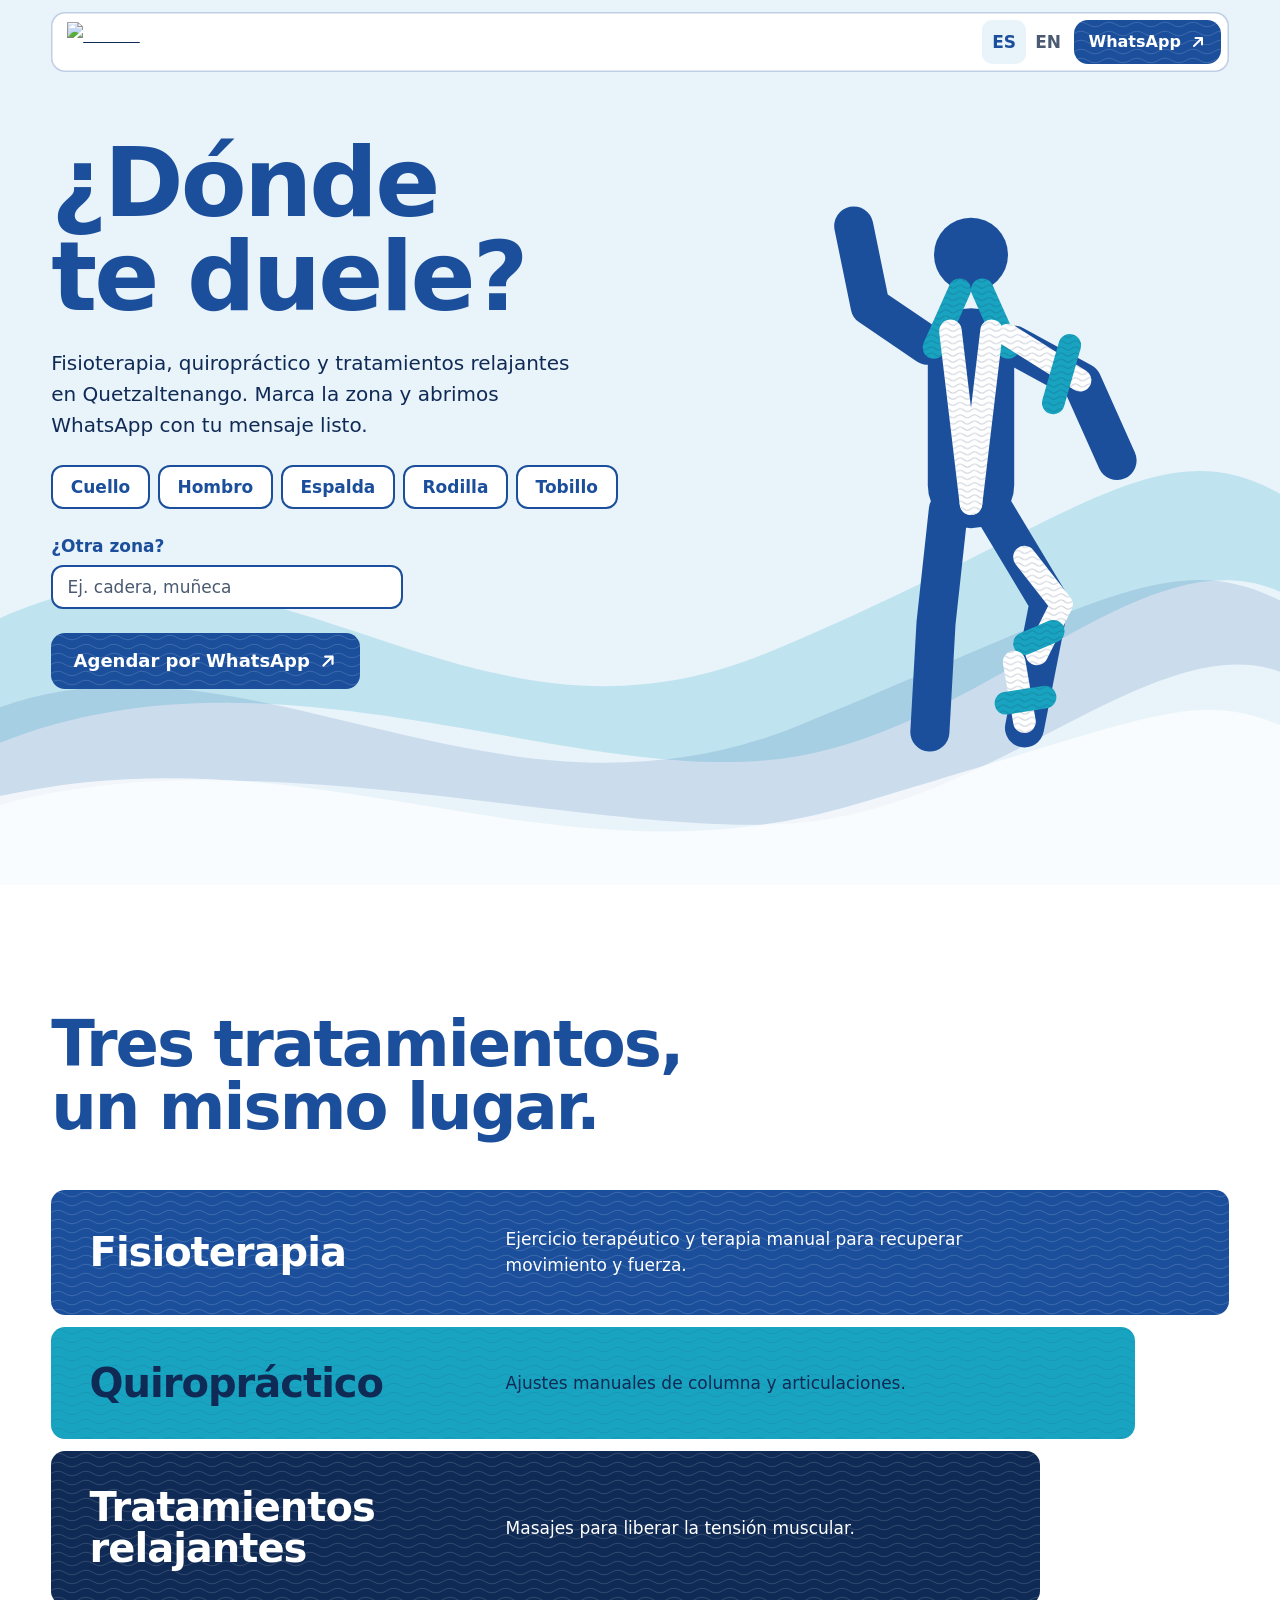
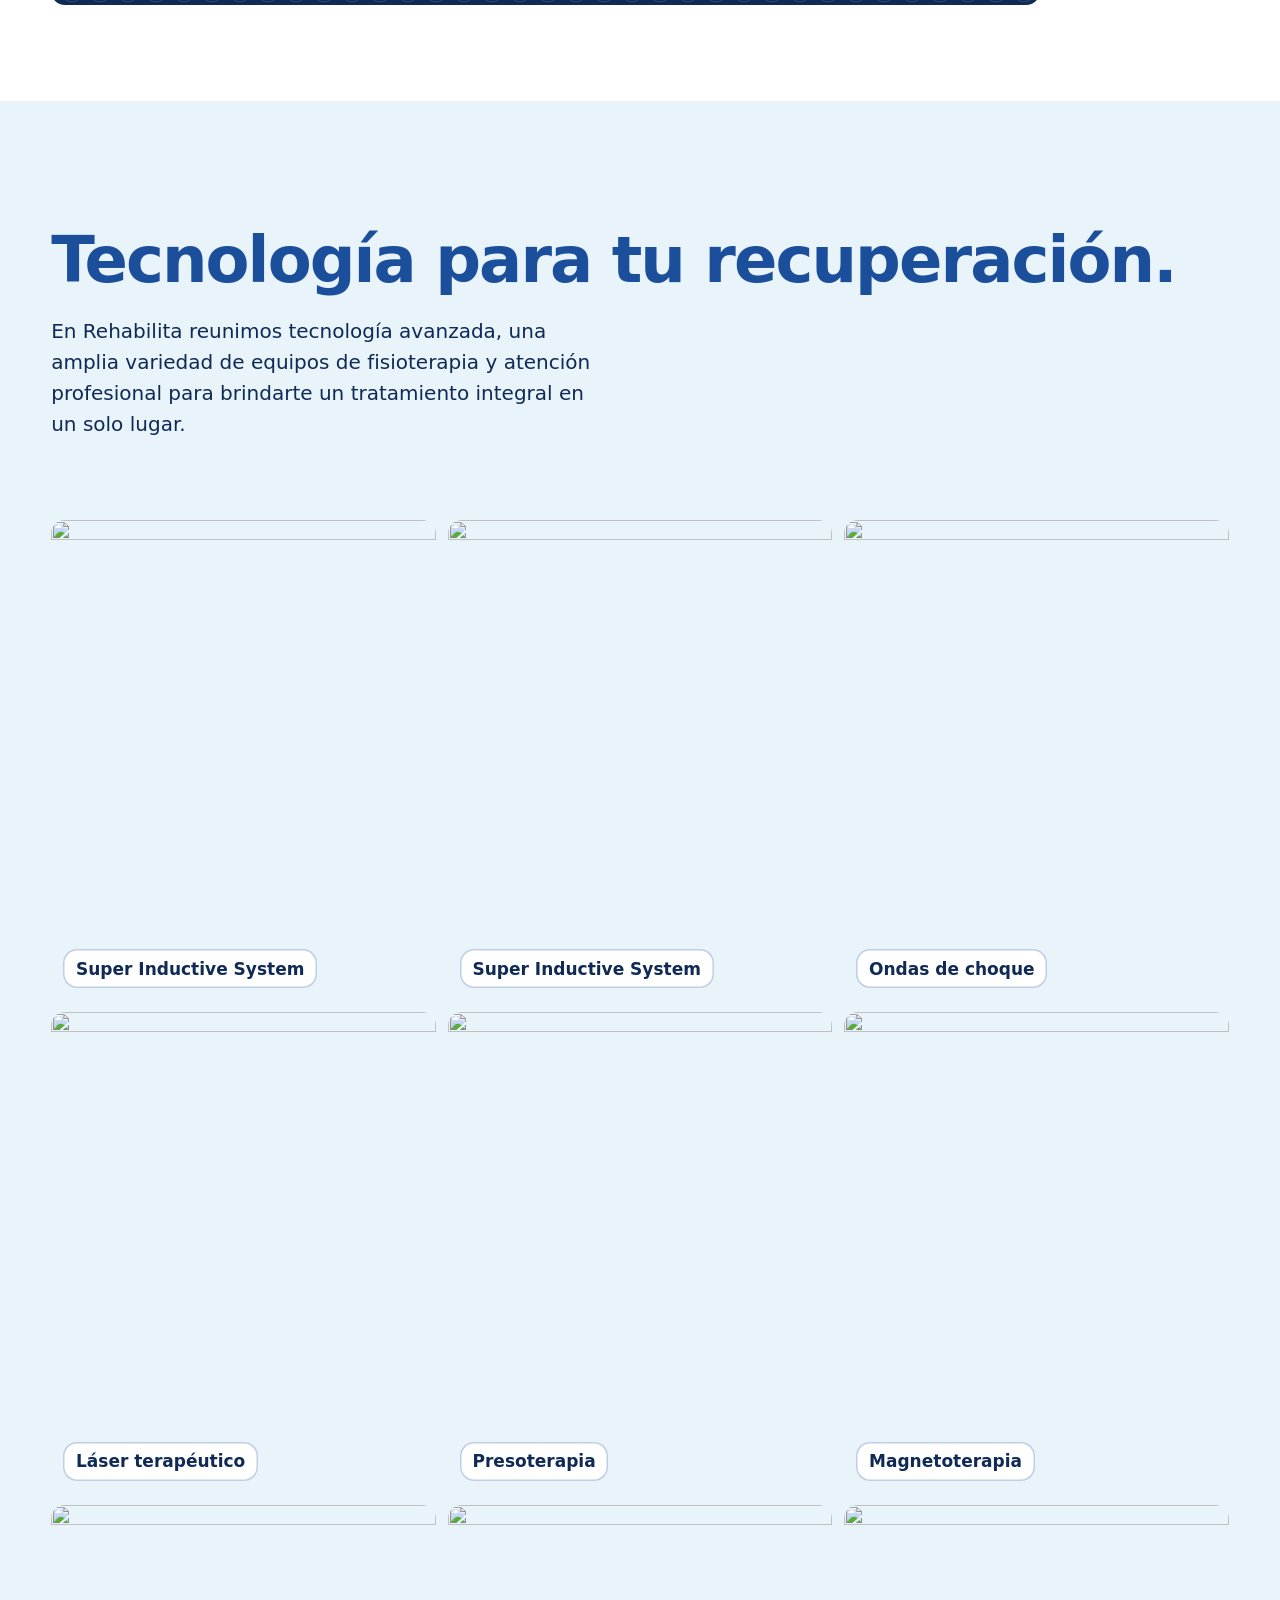
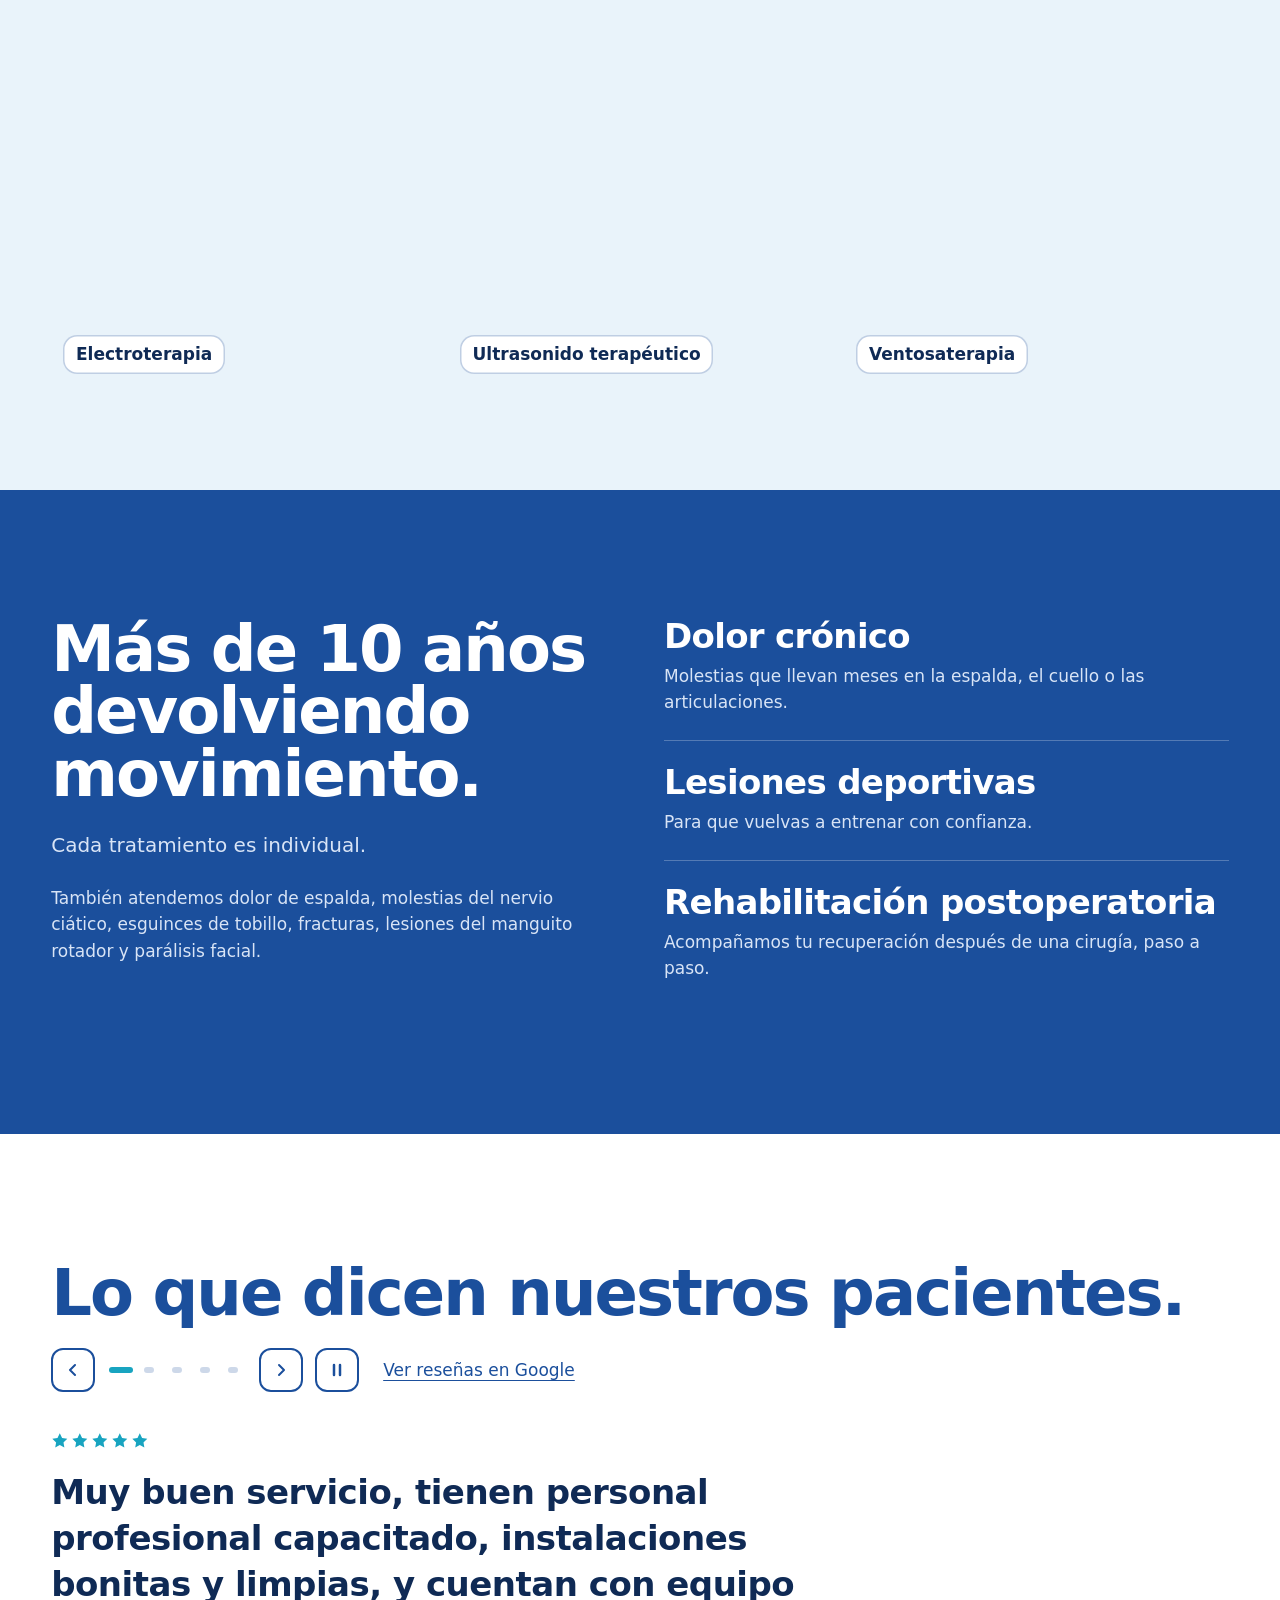
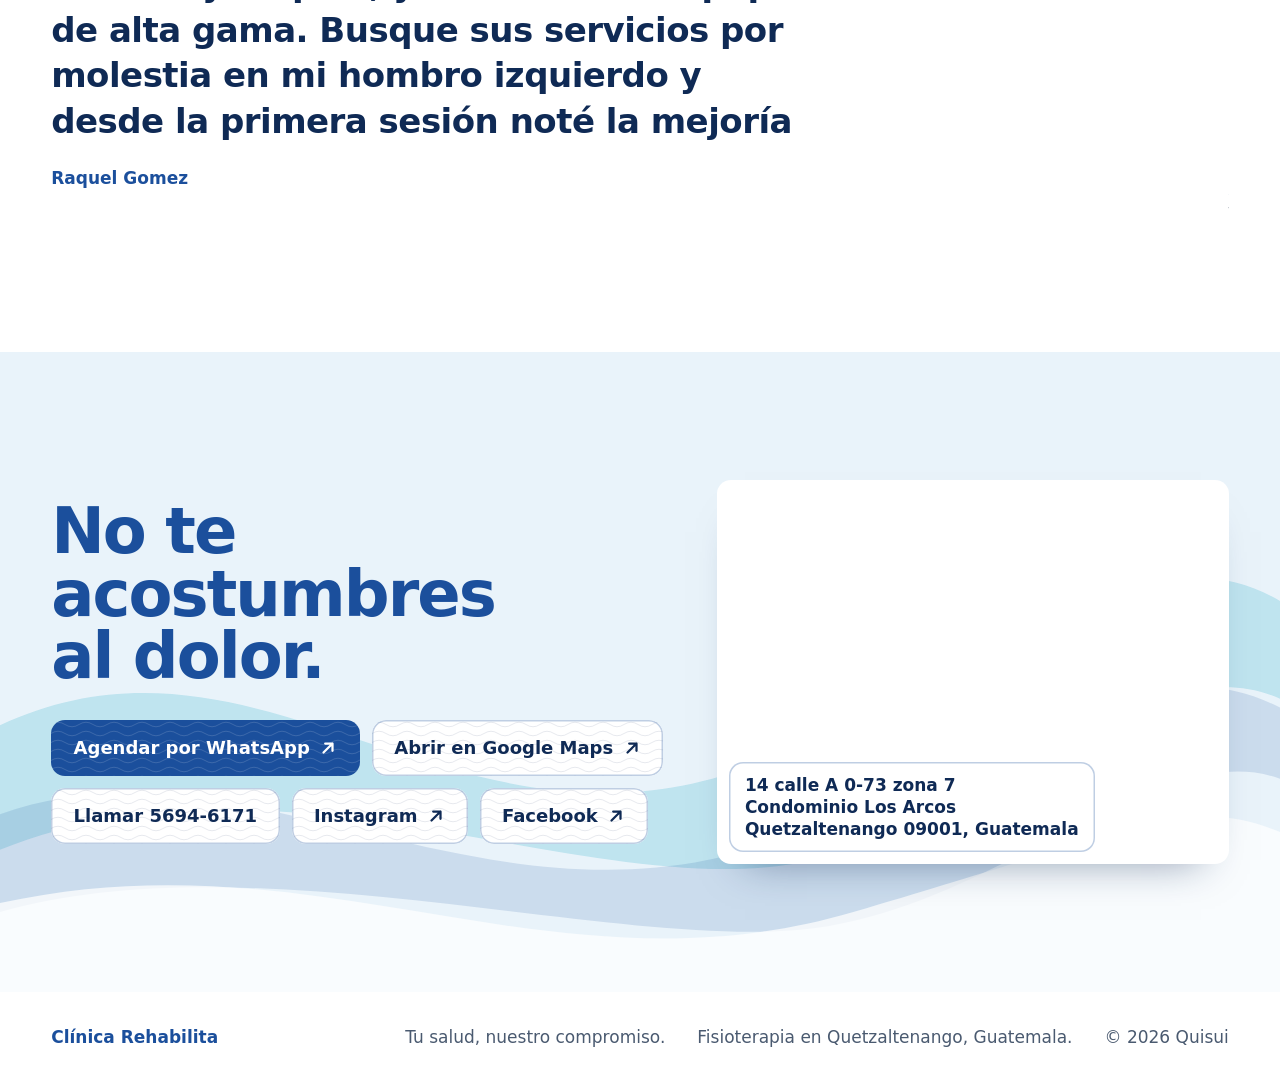
==== commit 5a59c804: "deploy: Quisui/clinica-rehabilita@df17e312c98e06f317a7450284920588db6792fd" ====
--- a/index.html
+++ b/index.html
@@ -1 +1 @@
-<!DOCTYPE html><!--UnuVhg0NSOOP8qZ4j94i8--><html lang="es" class="__variable_b0669f"><head><meta charSet="utf-8"/><meta name="viewport" content="width=device-width, initial-scale=1"/><link rel="preload" href="/clinica-rehabilita-site/_next/static/media/c609bc916991e10c-s.p.woff2" as="font" crossorigin="" type="font/woff2"/><link rel="preload" as="image" href="/clinica-rehabilita-site/_next/static/media/logo.2480aa05.png"/><style data-precedence="next" data-href="/clinica-rehabilita-site/_next/static/css/ad2328b9974e68b6.css">@font-face{font-family:Red Hat Display;font-style:normal;font-weight:300 900;font-display:swap;src:url(/clinica-rehabilita-site/_next/static/media/670b84281b234e8b-s.woff2) format("woff2");unicode-range:u+0100-02ba,u+02bd-02c5,u+02c7-02cc,u+02ce-02d7,u+02dd-02ff,u+0304,u+0308,u+0329,u+1d00-1dbf,u+1e00-1e9f,u+1ef2-1eff,u+2020,u+20a0-20ab,u+20ad-20c4,u+2113,u+2c60-2c7f,u+a720-a7ff}@font-face{font-family:Red Hat Display;font-style:normal;font-weight:300 900;font-display:swap;src:url(/clinica-rehabilita-site/_next/static/media/c609bc916991e10c-s.p.woff2) format("woff2");unicode-range:u+00??,u+0131,u+0152-0153,u+02bb-02bc,u+02c6,u+02da,u+02dc,u+0304,u+0308,u+0329,u+2000-206f,u+20ac,u+2122,u+2191,u+2193,u+2212,u+2215,u+feff,u+fffd}@font-face{font-family:Red Hat Display Fallback;src:local("Arial");ascent-override:102.68%;descent-override:30.76%;line-gap-override:0.00%;size-adjust:99.15%}.__className_b0669f{font-family:Red Hat Display,Red Hat Display Fallback;font-style:normal}.__variable_b0669f{--font:"Red Hat Display","Red Hat Display Fallback"}:root{--blue:#1b4f9c;--teal:#18a4c0;--sky:#e9f3fa;--navy:#0f2a55;--paper:#fff;--muted:#4a5a70;--on-blue-muted:#d8e4f6;--gutter:clamp(1rem,4vw,3.5rem);--section-pad:clamp(5rem,10vw,8rem) var(--gutter);--blue-faint:color-mix(in srgb,var(--blue) 22%,transparent);--ease:cubic-bezier(0.16,1,0.3,1);--weave:url("data:image/svg+xml,%3Csvg xmlns='http://www.w3.org/2000/svg' width='28' height='9'%3E%3Cpath d='M0 4.5Q7 0 14 4.5T28 4.5' fill='none' stroke='%230f2a55' stroke-opacity='.1'/%3E%3C/svg%3E");--weave-light:url("data:image/svg+xml,%3Csvg xmlns='http://www.w3.org/2000/svg' width='28' height='9'%3E%3Cpath d='M0 4.5Q7 0 14 4.5T28 4.5' fill='none' stroke='%23fff' stroke-opacity='.14'/%3E%3C/svg%3E")}*,:after,:before{box-sizing:border-box}html{-webkit-text-size-adjust:100%}body{background:var(--paper);color:var(--navy);font:500 1.0625rem/1.55 var(--font),system-ui,sans-serif}body,dd,dl,h1,h2,h3,p,ul{margin:0}h1,h2{color:var(--blue);font-weight:900;letter-spacing:-.03em;line-height:.98;text-wrap:balance}h1{font-size:clamp(2.75rem,8.5vw,6rem)}h2{font-size:clamp(2.125rem,5.5vw,4rem)}a{color:inherit}:focus-visible{outline:3px solid var(--navy);outline-offset:3px}.skip{position:absolute;left:-999px}.skip:focus{left:1rem;top:1rem;z-index:20;background:var(--paper);padding:.5rem 1rem}.lead{font-size:clamp(1.0625rem,1.6vw,1.25rem);max-width:34rem}.strip{border-radius:14px;background-image:var(--weave);color:var(--navy)}.strip.blue,.strip.navy{background-color:var(--blue);background-image:var(--weave-light);color:var(--paper)}.strip.navy{background-color:var(--navy)}.strip.teal{background-color:var(--teal)}.strip.plain{background-image:none}.strip.white{background-color:var(--paper);box-shadow:inset 0 0 0 1.5px color-mix(in srgb,var(--blue) 28%,transparent)}.cta{display:inline-flex;align-items:center;gap:.6rem;min-height:3.5rem;padding:.75rem 1.4rem;font-weight:800;font-size:1.125rem;text-decoration:none;transition:transform .35s var(--ease),filter .35s var(--ease)}.cta:hover{transform:translateY(-2px) scaleX(1.02);filter:drop-shadow(0 10px 12px rgb(15 42 85/.22))}.cta:active{transform:none}.cta.small{min-height:2.75rem;padding:.4rem .9rem;font-size:1rem}.arrow{width:1em;height:1em;flex:none}.picked{padding:.1rem .6rem;border-radius:8px;background:var(--paper);color:var(--blue);font-size:.9375rem}.ribbons{position:absolute;inset:auto 0 0;width:100%;height:min(100%,40rem);pointer-events:none}.ribbons .teal{fill:var(--teal);opacity:.2}.ribbons .blue{fill:var(--blue);opacity:.14}.ribbons .white{fill:var(--paper);opacity:.75}.bar{position:-webkit-sticky;position:sticky;top:.75rem;z-index:10;align-items:center;gap:.25rem;margin:.75rem var(--gutter) 0;padding:.5rem .5rem .5rem 1rem;box-shadow:0 12px 28px -18px rgb(15 42 85/.45)}.bar,.logo{display:flex}.logo{min-width:0;margin-right:auto}.logo img{width:9rem;max-width:100%;height:auto}.lang{display:flex}.lang a{display:grid;place-items:center;min-width:2.75rem;min-height:2.75rem;border-radius:10px;font-weight:800;text-decoration:none;color:var(--muted)}.lang a:hover{color:var(--blue)}.lang a[aria-current]{background:var(--sky);color:var(--blue)}.hero{display:grid;grid-template-columns:1.1fr .9fr;grid-template-areas:"title figure" "lead figure" "zones figure" "other figure" "cta figure";grid-template-rows:1fr auto auto auto 1fr;align-items:start;justify-items:start;grid-gap:1.5rem 2rem;gap:1.5rem 2rem;margin-top:-4.5rem;padding:8.5rem var(--gutter) 4rem;min-height:min(100svh,54rem);background:var(--sky);overflow:clip}.hero,.hero>*{position:relative}.hero>.ribbons{position:absolute}.hero h1{grid-area:title;align-self:end}.hero .lead{grid-area:lead}.hero .cta{grid-area:cta}.zones{grid-area:zones;display:flex;flex-wrap:wrap;gap:.5rem}.other input,.rail-nav>button,.zones button{min-height:2.75rem;border:2px solid var(--blue);border-radius:12px;background:var(--paper)}.zones button{padding:.4rem 1.1rem;color:var(--blue);font:inherit;font-weight:700;cursor:pointer;transition:background-color .2s,color .2s}.zones button:hover{background:var(--sky)}.zones button[aria-pressed=true]{background:var(--blue);color:var(--paper)}.other{grid-area:other;display:grid;grid-gap:.35rem;gap:.35rem;width:min(100%,22rem);font-weight:700;color:var(--blue)}.other input{padding:.4rem .9rem;color:var(--navy);font:inherit;font-weight:500}.other input::placeholder{color:var(--muted)}.figure{grid-area:figure;place-self:center;width:min(100%,27rem);height:auto}.figure .body{fill:var(--blue)}.figure .body path{stroke:var(--blue)}.figure .body path,.tape path{fill:none;stroke-linecap:round;stroke-linejoin:round}.tape path{stroke-width:22;stroke-dasharray:1;animation:lay .7s var(--ease) both;animation-delay:inherit}.tape .weave{stroke:url(#weave)}#weave path{fill:none;stroke:var(--navy);stroke-opacity:.22}.tape .teal{stroke:var(--teal)}.tape .white{stroke:var(--paper)}.figure .hit{fill:transparent;cursor:pointer}@keyframes lay{0%{stroke-dashoffset:1}}.services{padding:clamp(5rem,10vw,8rem) var(--gutter) clamp(4rem,8vw,6rem)}.services ul{list-style:none;padding:0;margin-top:clamp(2rem,4vw,3.5rem);display:grid;grid-gap:.75rem;gap:.75rem}.services li{display:grid;grid-template-columns:minmax(0,24rem) minmax(0,1fr);align-items:center;grid-gap:.5rem 2rem;gap:.5rem 2rem;width:var(--cut);padding:clamp(1.25rem,3vw,2.25rem) clamp(1.25rem,3vw,2.5rem)}.services h3{font-size:clamp(1.5rem,3.4vw,2.5rem);font-weight:900;letter-spacing:-.025em;line-height:1.02}.services p{max-width:30rem}.tech{display:grid;grid-gap:1.5rem;gap:1.5rem;padding:var(--section-pad);background:var(--sky)}.gallery{list-style:none;margin:clamp(1rem,3vw,2rem) 0 0;padding:0;display:grid;grid-template-columns:repeat(3,minmax(0,1fr));grid-gap:.75rem;gap:.75rem}.gallery figure{position:relative;margin:0}.gallery img{display:block;width:100%;height:auto;aspect-ratio:4/5;object-fit:cover;border-radius:14px}.gallery figcaption{position:absolute;left:.75rem;bottom:.75rem;padding:.4rem .8rem;font-weight:800}.reviews{display:grid;grid-gap:2.5rem;gap:2.5rem;padding:var(--section-pad)}.reviews-head{display:flex;flex-wrap:wrap;align-items:flex-end;justify-content:space-between;gap:1.5rem 2rem}.rail{list-style:none;margin:0;padding:0;display:flex;overflow-x:auto;scroll-snap-type:x mandatory;scrollbar-width:none}.rail::-webkit-scrollbar{display:none}.rail li{flex:0 0 100%;display:grid;grid-gap:1.25rem;gap:1.25rem;align-content:start;scroll-snap-align:start}.rail blockquote{max-width:48rem;margin:0;font-size:clamp(1.375rem,2.8vw,2.125rem);font-weight:600;letter-spacing:-.015em;line-height:1.35;text-wrap:pretty}.rail blockquote.long{max-width:60rem;font-size:clamp(1.0625rem,1.6vw,1.3125rem);font-weight:500;line-height:1.55}.rail-nav{display:flex;flex-wrap:wrap;align-items:center;gap:.75rem}.rail-nav>button{display:grid;place-items:center;width:2.75rem;color:var(--blue);cursor:pointer}.rail-nav>button svg{width:1rem}.rail-nav>button.next svg{scale:-1 1}.rail-nav>button:hover{background:var(--sky)}.dots{display:flex}.dots button{display:grid;place-items:center;width:1.75rem;height:2.75rem;border:0;padding:0;background:none;cursor:pointer}.dots span{width:.625rem;height:.375rem;border-radius:3px;background:var(--blue-faint);transition:width .5s var(--ease),background-color .3s}.dots button:hover span{background:color-mix(in srgb,var(--blue) 50%,transparent)}.dots [aria-current] span{width:1.5rem;background:var(--teal)}.rail-nav .more{margin-left:.75rem;white-space:nowrap;color:var(--blue);text-underline-offset:.25em}.rail-nav .more:hover{color:var(--navy)}.stars{display:flex;gap:.15rem}.stars svg{width:1.1rem;fill:var(--teal)}.reviews .name{display:grid;font-weight:800;color:var(--blue)}.reviews .name small{font-weight:500;color:var(--muted)}.focus{display:grid;grid-template-columns:1fr 1fr;grid-gap:3rem;gap:3rem;padding:var(--section-pad);background:var(--blue);color:var(--paper)}.focus h2{color:inherit}.focus>div{display:grid;grid-gap:1.5rem;gap:1.5rem;align-content:start}.focus dd,.focus p{max-width:34rem;color:var(--on-blue-muted)}.focus dl>div{position:relative;padding:1.5rem 0}.focus dl>div+div:before{content:"";position:absolute;inset:0 0 auto;height:1px;background:rgb(255 255 255/.25);transform-origin:left}.focus dl>div:first-child{padding-top:0}.focus dt{font-size:clamp(1.5rem,2.8vw,2.125rem);font-weight:800;letter-spacing:-.02em;line-height:1.1}.focus dd{margin-top:.5rem}.visit{grid-template-columns:1.1fr .9fr;align-items:center;grid-gap:2.5rem;gap:2.5rem;padding:var(--section-pad);background:var(--sky);overflow:clip}.visit,.visit>div{position:relative;display:grid}.visit>div{grid-gap:2rem;gap:2rem}.links{display:flex;flex-wrap:wrap;gap:.75rem}.map{position:relative;height:100%;min-height:24rem;margin:0;border-radius:14px;overflow:hidden;background:var(--paper);box-shadow:0 24px 40px -28px rgb(15 42 85/.5)}.map iframe{position:absolute;inset:0;width:100%;height:100%;border:0}.map figcaption{position:absolute;left:.75rem;bottom:.75rem;padding:.75rem 1rem}.map address{font-style:normal;font-weight:700;line-height:1.3}footer{display:flex;flex-wrap:wrap;gap:.5rem 2rem;padding:2rem var(--gutter);color:var(--muted)}footer strong{margin-right:auto;color:var(--blue);font-weight:900}.lost{display:grid;grid-gap:3rem;gap:3rem;align-content:center;min-height:100svh;padding:var(--gutter);background:var(--sky)}.lost>div{display:grid;grid-gap:1.5rem;gap:1.5rem;justify-items:start}.lost div+div h1{font-size:clamp(1.75rem,4vw,2.75rem)}@media (max-width:820px){.hero{grid-template-columns:auto 1fr;grid-template-areas:"title title" "lead lead" "zones figure" "other other" "cta cta";grid-template-rows:none;align-items:center;gap:1.25rem 1rem;padding:6.5rem var(--gutter) 2.5rem;min-height:0}.zones{flex-direction:column}.figure{width:min(100%,15rem)}.hero .cta{justify-self:stretch;justify-content:center}.services li{grid-template-columns:1fr}.gallery{display:flex;overflow-x:auto;scroll-snap-type:x mandatory;margin-inline:calc(-1 * var(--gutter));padding-inline:var(--gutter);scroll-padding-inline:var(--gutter)}.gallery li{flex:0 0 78%;scroll-snap-align:start}.focus,.visit{grid-template-columns:1fr}}@keyframes rise{0%{opacity:0;translate:0 1.5rem}}@keyframes unroll{0%{-webkit-clip-path:inset(0 100% 0 0 round 14px);clip-path:inset(0 100% 0 0 round 14px)}to{-webkit-clip-path:inset(0 0 0 0 round 14px);clip-path:inset(0 0 0 0 round 14px)}}@keyframes slide{0%{opacity:0;translate:5rem 0}}@keyframes draw{0%{scale:0 1}}@keyframes drift{0%{transform:translateX(-4%) scaleX(1.1)}to{transform:translateX(4%) scaleX(1.1)}}.hero .cta,.hero .lead,.hero h1,.zones{animation:rise .8s var(--ease) both}.hero .lead{animation-delay:.08s}.zones{animation-delay:.16s}.hero .cta{animation-delay:.24s}.ribbons path{transform-box:view-box;transform-origin:center;animation:drift 16s ease-in-out infinite alternate}.ribbons .blue{animation-duration:23s;animation-direction:alternate-reverse}@keyframes slide-focus{0%,to{opacity:.15;filter:blur(6px)}50%{opacity:1;filter:none}}@supports (animation-timeline:view()){.rail li{animation:slide-focus linear both;animation-timeline:view(inline)}.services li{animation:unroll linear both;animation-timeline:view();animation-range:entry 10% entry 100%}.focus dl>div{animation:slide linear both;animation-timeline:view();animation-range:entry 0 cover 28%}.focus dl>div:nth-child(2){animation-range:entry 0 cover 36%}.focus dl>div:nth-child(3){animation-range:entry 0 cover 44%}.focus dl>div:before{animation:draw linear both;animation-timeline:view();animation-range:entry 0 cover 30%}.focus p,.links,.map{animation:rise linear both;animation-timeline:view();animation-range:entry 0 entry 100%}}@media (prefers-reduced-motion:reduce){*,:after,:before{animation:none!important;transition:none!important}}</style><link rel="preload" as="script" fetchPriority="low" href="/clinica-rehabilita-site/_next/static/chunks/webpack-5af3b6001b6b2cef.js"/><script src="/clinica-rehabilita-site/_next/static/chunks/4bd1b696-c023c6e3521b1417.js" async=""></script><script src="/clinica-rehabilita-site/_next/static/chunks/255-e89668bc65a70b9c.js" async=""></script><script src="/clinica-rehabilita-site/_next/static/chunks/main-app-6a219d1985ea5966.js" async=""></script><script src="/clinica-rehabilita-site/_next/static/chunks/850-86b010cd010233cc.js" async=""></script><script src="/clinica-rehabilita-site/_next/static/chunks/377-407ec3a7da9b6e59.js" async=""></script><script src="/clinica-rehabilita-site/_next/static/chunks/app/(es)/page-59e13d53fb7c27e2.js" async=""></script><meta name="next-size-adjust" content=""/><meta name="theme-color" content="#1b4f9c"/><title>Fisioterapia en Quetzaltenango (Xela) | Clínica Rehabilita</title><meta name="description" content="Fisioterapia, quiropráctico y tratamientos relajantes en Quetzaltenango, Xela. Tecnología avanzada y más de 10 años de experiencia. Agenda por WhatsApp."/><link rel="canonical" href="https://quisui.github.io/clinica-rehabilita-site/"/><link rel="alternate" hrefLang="es" href="https://quisui.github.io/clinica-rehabilita-site/"/><link rel="alternate" hrefLang="en" href="https://quisui.github.io/clinica-rehabilita-site/en/"/><meta property="og:title" content="Fisioterapia en Quetzaltenango (Xela) | Clínica Rehabilita"/><meta property="og:description" content="Fisioterapia, quiropráctico y tratamientos relajantes en Quetzaltenango, Xela. Tecnología avanzada y más de 10 años de experiencia. Agenda por WhatsApp."/><meta property="og:url" content="https://quisui.github.io/clinica-rehabilita-site/"/><meta property="og:site_name" content="Clínica Rehabilita"/><meta property="og:locale" content="es_GT"/><meta property="og:image" content="https://quisui.github.io/clinica-rehabilita-site/og.png"/><meta property="og:image:width" content="1200"/><meta property="og:image:height" content="630"/><meta property="og:image:alt" content="Clínica Rehabilita"/><meta property="og:type" content="website"/><meta name="twitter:card" content="summary_large_image"/><meta name="twitter:title" content="Fisioterapia en Quetzaltenango (Xela) | Clínica Rehabilita"/><meta name="twitter:description" content="Fisioterapia, quiropráctico y tratamientos relajantes en Quetzaltenango, Xela. Tecnología avanzada y más de 10 años de experiencia. Agenda por WhatsApp."/><meta name="twitter:image" content="https://quisui.github.io/clinica-rehabilita-site/og.png"/><link rel="icon" href="/clinica-rehabilita-site/icon.png"/><link rel="apple-touch-icon" href="/clinica-rehabilita-site/icon.png"/><script src="/clinica-rehabilita-site/_next/static/chunks/polyfills-42372ed130431b0a.js" noModule=""></script></head><body><div hidden=""><!--$--><!--/$--></div><a class="skip" href="#main">Saltar al contenido</a><header class="bar strip white plain"><a class="logo" href="/clinica-rehabilita-site/"><img alt="Clínica Rehabilita" width="432" height="121" decoding="async" data-nimg="1" style="color:transparent" src="/clinica-rehabilita-site/_next/static/media/logo.2480aa05.png"/></a><nav class="lang" aria-label="Idioma"><a hrefLang="es" aria-current="page" href="/clinica-rehabilita-site/">ES</a><a hrefLang="en" href="/clinica-rehabilita-site/en/">EN</a></nav><a class="strip blue cta small" href="https://wa.me/50256946171?text=Hola%2C%20quiero%20agendar%20una%20cita%20en%20Cl%C3%ADnica%20Rehabilita." target="_blank" rel="noopener noreferrer">WhatsApp<svg class="arrow" viewBox="0 0 16 16" aria-hidden="true"><path d="M4 12 12 4M5.5 4H12v6.5" fill="none" stroke="currentColor" stroke-width="2" stroke-linecap="round" stroke-linejoin="round"></path></svg></a></header><main id="main"><section class="hero"><svg class="ribbons" viewBox="0 0 1440 800" preserveAspectRatio="xMidYMax slice" aria-hidden="true"><path class="teal" d="M0 500C300 360 520 680 860 540S1300 280 1440 360V470C1280 400 1100 640 860 660S300 520 0 640Z"></path><path class="blue" d="M0 600C280 500 560 760 900 620S1320 420 1440 480V560C1300 510 1120 710 900 730S280 630 0 710Z"></path><path class="white" d="M0 700C360 620 620 810 960 710S1340 580 1440 620V800H0Z"></path></svg><h1>¿Dónde te duele?</h1><p class="lead">Fisioterapia, quiropráctico y tratamientos relajantes en Quetzaltenango. Marca la zona y abrimos WhatsApp con tu mensaje listo.</p><div class="zones" role="group" aria-label="Zona de la molestia"><button type="button" aria-pressed="false">Cuello</button><button type="button" aria-pressed="false">Hombro</button><button type="button" aria-pressed="false">Espalda</button><button type="button" aria-pressed="false">Rodilla</button><button type="button" aria-pressed="false">Tobillo</button></div><label class="other">¿Otra zona?<input type="text" maxLength="60" placeholder="Ej. cadera, muñeca" value=""/></label><svg class="figure" viewBox="0 0 420 560" role="img" aria-label="Figura humana con cinta kinesiológica aplicada en la zona elegida"><defs><pattern id="weave" width="14" height="6" patternUnits="userSpaceOnUse"><path d="M0 3Q3.5 0 7 3T14 3"></path></pattern></defs><g class="body"><circle cx="210" cy="62" r="36"></circle><path d="M210 156V286" stroke-width="84"></path><path d="M168 150 112 112 96 34M252 150 318 186 352 262M188 310 176 420 170 526M232 310 286 400 262 522" stroke-width="38"></path></g><g class="tape"><g style="animation-delay:0ms"><path d="M199 96 174 152" pathLength="1" class="teal"></path><path d="M199 96 174 152" pathLength="1" class="weave"></path></g><g style="animation-delay:90ms"><path d="M221 96 246 152" pathLength="1" class="teal"></path><path d="M221 96 246 152" pathLength="1" class="weave"></path></g></g><g class="tape"><g style="animation-delay:0ms"><path d="M246 140 316 184" pathLength="1" class="white"></path><path d="M246 140 316 184" pathLength="1" class="weave"></path></g><g style="animation-delay:90ms"><path d="M306 150 290 206" pathLength="1" class="teal"></path><path d="M306 150 290 206" pathLength="1" class="weave"></path></g></g><g class="tape"><g style="animation-delay:0ms"><path d="M210 304 190 136" pathLength="1" class="white"></path><path d="M210 304 190 136" pathLength="1" class="weave"></path></g><g style="animation-delay:90ms"><path d="M210 304 230 136" pathLength="1" class="white"></path><path d="M210 304 230 136" pathLength="1" class="weave"></path></g></g><g class="tape"><g style="animation-delay:0ms"><path d="M262 356 298 402 274 450" pathLength="1" class="white"></path><path d="M262 356 298 402 274 450" pathLength="1" class="weave"></path></g><g style="animation-delay:90ms"><path d="M262 440 290 428" pathLength="1" class="teal"></path><path d="M262 440 290 428" pathLength="1" class="weave"></path></g></g><g class="tape"><g style="animation-delay:0ms"><path d="M252 458 262 516" pathLength="1" class="white"></path><path d="M252 458 262 516" pathLength="1" class="weave"></path></g><g style="animation-delay:90ms"><path d="M244 498 282 492" pathLength="1" class="teal"></path><path d="M244 498 282 492" pathLength="1" class="weave"></path></g></g><circle class="hit" cx="210" cy="106" r="30"></circle><circle class="hit" cx="300" cy="178" r="46"></circle><circle class="hit" cx="210" cy="222" r="52"></circle><circle class="hit" cx="284" cy="402" r="42"></circle><circle class="hit" cx="264" cy="508" r="38"></circle></svg><a class="strip blue cta" href="https://wa.me/50256946171?text=Hola%2C%20quiero%20agendar%20una%20cita%20en%20Cl%C3%ADnica%20Rehabilita." target="_blank" rel="noopener noreferrer">Agendar por WhatsApp<svg class="arrow" viewBox="0 0 16 16" aria-hidden="true"><path d="M4 12 12 4M5.5 4H12v6.5" fill="none" stroke="currentColor" stroke-width="2" stroke-linecap="round" stroke-linejoin="round"></path></svg></a></section><section class="services"><h2>Tres tratamientos, un mismo lugar.</h2><ul><li class="strip blue" style="--cut:100%"><h3>Fisioterapia</h3><p>Ejercicio terapéutico y terapia manual para recuperar movimiento y fuerza.</p></li><li class="strip teal" style="--cut:92%"><h3>Quiropráctico</h3><p>Ajustes manuales de columna y articulaciones.</p></li><li class="strip navy" style="--cut:84%"><h3>Tratamientos relajantes</h3><p>Masajes para liberar la tensión muscular.</p></li></ul></section><section class="tech"><h2>Tecnología para tu recuperación.</h2><p class="lead">En Rehabilita reunimos tecnología avanzada, una amplia variedad de equipos de fisioterapia y atención profesional para brindarte un tratamiento integral en un solo lugar.</p><ul class="gallery" tabindex="0" aria-label="Fotos de los equipos de la clínica"><li><figure><img alt="" loading="lazy" width="750" height="1000" decoding="async" data-nimg="1" style="color:transparent" src="/clinica-rehabilita-site/_next/static/media/sis.bf0a7fc3.jpg"/><figcaption class="strip white plain">Super Inductive System</figcaption></figure></li><li><figure><img alt="" loading="lazy" width="563" height="1000" decoding="async" data-nimg="1" style="color:transparent" src="/clinica-rehabilita-site/_next/static/media/sis-knee.2ab04034.jpg"/><figcaption class="strip white plain">Super Inductive System</figcaption></figure></li><li><figure><img alt="" loading="lazy" width="666" height="1000" decoding="async" data-nimg="1" style="color:transparent" src="/clinica-rehabilita-site/_next/static/media/shockwave.6c0273f3.jpg"/><figcaption class="strip white plain">Ondas de choque</figcaption></figure></li><li><figure><img alt="" loading="lazy" width="1000" height="666" decoding="async" data-nimg="1" style="color:transparent" src="/clinica-rehabilita-site/_next/static/media/laser.39e9bab6.jpg"/><figcaption class="strip white plain">Láser terapéutico</figcaption></figure></li><li><figure><img alt="" loading="lazy" width="1000" height="750" decoding="async" data-nimg="1" style="color:transparent" src="/clinica-rehabilita-site/_next/static/media/pressotherapy.8d7b9909.jpg"/><figcaption class="strip white plain">Presoterapia</figcaption></figure></li><li><figure><img alt="" loading="lazy" width="1000" height="666" decoding="async" data-nimg="1" style="color:transparent" src="/clinica-rehabilita-site/_next/static/media/magnetotherapy.16798fe3.jpg"/><figcaption class="strip white plain">Magnetoterapia</figcaption></figure></li><li><figure><img alt="" loading="lazy" width="666" height="1000" decoding="async" data-nimg="1" style="color:transparent" src="/clinica-rehabilita-site/_next/static/media/electrotherapy.c4fee2d6.jpg"/><figcaption class="strip white plain">Electroterapia</figcaption></figure></li><li><figure><img alt="" loading="lazy" width="666" height="1000" decoding="async" data-nimg="1" style="color:transparent" src="/clinica-rehabilita-site/_next/static/media/ultrasound.d7762364.jpg"/><figcaption class="strip white plain">Ultrasonido terapéutico</figcaption></figure></li><li><figure><img alt="" loading="lazy" width="666" height="1000" decoding="async" data-nimg="1" style="color:transparent" src="/clinica-rehabilita-site/_next/static/media/cupping.481b8685.jpg"/><figcaption class="strip white plain">Ventosaterapia</figcaption></figure></li></ul></section><section class="focus"><div><h2>Más de 10 años devolviendo movimiento.</h2><p class="lead">Cada tratamiento es individual.</p><p>También atendemos dolor de espalda, molestias del nervio ciático, esguinces de tobillo, fracturas, lesiones del manguito rotador y parálisis facial.</p></div><dl><div><dt>Dolor crónico</dt><dd>Molestias que llevan meses en la espalda, el cuello o las articulaciones.</dd></div><div><dt>Lesiones deportivas</dt><dd>Para que vuelvas a entrenar con confianza.</dd></div><div><dt>Rehabilitación postoperatoria</dt><dd>Acompañamos tu recuperación después de una cirugía, paso a paso.</dd></div></dl></section><section class="reviews"><div class="reviews-head"><h2>Lo que dicen nuestros pacientes.</h2><div class="rail-nav"><button type="button" class="prev" aria-label="Reseña anterior"><svg viewBox="0 0 16 16" aria-hidden="true"><path d="M10 3 5 8l5 5" fill="none" stroke="currentColor" stroke-width="2" stroke-linecap="round" stroke-linejoin="round"></path></svg></button><div class="dots"><button type="button" aria-label="Ir a la reseña 1" aria-current="true"><span></span></button><button type="button" aria-label="Ir a la reseña 2"><span></span></button><button type="button" aria-label="Ir a la reseña 3"><span></span></button><button type="button" aria-label="Ir a la reseña 4"><span></span></button><button type="button" aria-label="Ir a la reseña 5"><span></span></button></div><button type="button" class="next" aria-label="Reseña siguiente"><svg viewBox="0 0 16 16" aria-hidden="true"><path d="M10 3 5 8l5 5" fill="none" stroke="currentColor" stroke-width="2" stroke-linecap="round" stroke-linejoin="round"></path></svg></button><button type="button" aria-label="Pausar reseñas"><svg viewBox="0 0 16 16" aria-hidden="true"><path d="M5 3v10M11 3v10" stroke="currentColor" stroke-width="2.5" stroke-linecap="round"></path></svg></button><a class="more" href="https://maps.google.com/?cid=5680674463315251665" target="_blank" rel="noopener noreferrer">Ver reseñas en Google</a></div></div><ul class="rail" tabindex="0" aria-label="Reseñas de pacientes en Google"><li><p class="stars" role="img" aria-label="5 de 5 estrellas"><svg viewBox="0 0 20 20" aria-hidden="true"><path d="M10 1.5l2.6 5.4 5.9.8-4.3 4.1 1 5.9L10 14.9l-5.2 2.8 1-5.9L1.5 7.7l5.9-.8z"></path></svg><svg viewBox="0 0 20 20" aria-hidden="true"><path d="M10 1.5l2.6 5.4 5.9.8-4.3 4.1 1 5.9L10 14.9l-5.2 2.8 1-5.9L1.5 7.7l5.9-.8z"></path></svg><svg viewBox="0 0 20 20" aria-hidden="true"><path d="M10 1.5l2.6 5.4 5.9.8-4.3 4.1 1 5.9L10 14.9l-5.2 2.8 1-5.9L1.5 7.7l5.9-.8z"></path></svg><svg viewBox="0 0 20 20" aria-hidden="true"><path d="M10 1.5l2.6 5.4 5.9.8-4.3 4.1 1 5.9L10 14.9l-5.2 2.8 1-5.9L1.5 7.7l5.9-.8z"></path></svg><svg viewBox="0 0 20 20" aria-hidden="true"><path d="M10 1.5l2.6 5.4 5.9.8-4.3 4.1 1 5.9L10 14.9l-5.2 2.8 1-5.9L1.5 7.7l5.9-.8z"></path></svg></p><blockquote lang="es">Muy buen servicio, tienen personal profesional capacitado, instalaciones bonitas y limpias, y cuentan con equipo de alta gama. Busque sus servicios por molestia en mi hombro izquierdo y desde la primera sesión noté la mejoría</blockquote><p class="name">Raquel Gomez</p></li><li><p class="stars" role="img" aria-label="5 de 5 estrellas"><svg viewBox="0 0 20 20" aria-hidden="true"><path d="M10 1.5l2.6 5.4 5.9.8-4.3 4.1 1 5.9L10 14.9l-5.2 2.8 1-5.9L1.5 7.7l5.9-.8z"></path></svg><svg viewBox="0 0 20 20" aria-hidden="true"><path d="M10 1.5l2.6 5.4 5.9.8-4.3 4.1 1 5.9L10 14.9l-5.2 2.8 1-5.9L1.5 7.7l5.9-.8z"></path></svg><svg viewBox="0 0 20 20" aria-hidden="true"><path d="M10 1.5l2.6 5.4 5.9.8-4.3 4.1 1 5.9L10 14.9l-5.2 2.8 1-5.9L1.5 7.7l5.9-.8z"></path></svg><svg viewBox="0 0 20 20" aria-hidden="true"><path d="M10 1.5l2.6 5.4 5.9.8-4.3 4.1 1 5.9L10 14.9l-5.2 2.8 1-5.9L1.5 7.7l5.9-.8z"></path></svg><svg viewBox="0 0 20 20" aria-hidden="true"><path d="M10 1.5l2.6 5.4 5.9.8-4.3 4.1 1 5.9L10 14.9l-5.2 2.8 1-5.9L1.5 7.7l5.9-.8z"></path></svg></p><blockquote lang="es" class="long">Recibí fisioterapia aquí por un esguince de rodilla durante varios meses y estoy muy contenta con el tratamiento. Ofrecen una amplia variedad de opciones de fisioterapia (láser, crioterapia, magnetoterapia, TENS, ultrasonido, etc.), así como equipos de ejercicio y ejercicios guiados para realizar dentro y fuera de las sesiones. Los fisioterapeutas no solo son muy capacitados y profesionales, sino también extremadamente amables y se esfuerzan al máximo para que siempre te sientas cómodo. Otras ventajas: ubicación segura, amplio estacionamiento, facilidad para programar citas, una clínica hermosa y precios muy justos. Me alegra que mi pierna esté curada, pero también me da pena dejar las sesiones por lo maravilloso que fue el tratamiento. ¡Los recomiendo al 100%!</blockquote><p class="name">Allison B<small>Traducido por Google del inglés</small></p></li><li><p class="stars" role="img" aria-label="5 de 5 estrellas"><svg viewBox="0 0 20 20" aria-hidden="true"><path d="M10 1.5l2.6 5.4 5.9.8-4.3 4.1 1 5.9L10 14.9l-5.2 2.8 1-5.9L1.5 7.7l5.9-.8z"></path></svg><svg viewBox="0 0 20 20" aria-hidden="true"><path d="M10 1.5l2.6 5.4 5.9.8-4.3 4.1 1 5.9L10 14.9l-5.2 2.8 1-5.9L1.5 7.7l5.9-.8z"></path></svg><svg viewBox="0 0 20 20" aria-hidden="true"><path d="M10 1.5l2.6 5.4 5.9.8-4.3 4.1 1 5.9L10 14.9l-5.2 2.8 1-5.9L1.5 7.7l5.9-.8z"></path></svg><svg viewBox="0 0 20 20" aria-hidden="true"><path d="M10 1.5l2.6 5.4 5.9.8-4.3 4.1 1 5.9L10 14.9l-5.2 2.8 1-5.9L1.5 7.7l5.9-.8z"></path></svg><svg viewBox="0 0 20 20" aria-hidden="true"><path d="M10 1.5l2.6 5.4 5.9.8-4.3 4.1 1 5.9L10 14.9l-5.2 2.8 1-5.9L1.5 7.7l5.9-.8z"></path></svg></p><blockquote lang="es">La Dra.es muy profesional, con experiencia en sus tratamientos  y te atiende con mucha amabilidad y confianza te la recomiendo...!</blockquote><p class="name">Brenda Hernandez</p></li><li><p class="stars" role="img" aria-label="5 de 5 estrellas"><svg viewBox="0 0 20 20" aria-hidden="true"><path d="M10 1.5l2.6 5.4 5.9.8-4.3 4.1 1 5.9L10 14.9l-5.2 2.8 1-5.9L1.5 7.7l5.9-.8z"></path></svg><svg viewBox="0 0 20 20" aria-hidden="true"><path d="M10 1.5l2.6 5.4 5.9.8-4.3 4.1 1 5.9L10 14.9l-5.2 2.8 1-5.9L1.5 7.7l5.9-.8z"></path></svg><svg viewBox="0 0 20 20" aria-hidden="true"><path d="M10 1.5l2.6 5.4 5.9.8-4.3 4.1 1 5.9L10 14.9l-5.2 2.8 1-5.9L1.5 7.7l5.9-.8z"></path></svg><svg viewBox="0 0 20 20" aria-hidden="true"><path d="M10 1.5l2.6 5.4 5.9.8-4.3 4.1 1 5.9L10 14.9l-5.2 2.8 1-5.9L1.5 7.7l5.9-.8z"></path></svg><svg viewBox="0 0 20 20" aria-hidden="true"><path d="M10 1.5l2.6 5.4 5.9.8-4.3 4.1 1 5.9L10 14.9l-5.2 2.8 1-5.9L1.5 7.7l5.9-.8z"></path></svg></p><blockquote lang="es">Sin duda me ayudaron a mejorar mi estilo de vida, me tratan con profesionalismo y siempre atentos a mi estado de salud... Súper agradecida por mis terapias! 😊</blockquote><p class="name">Arquitectura Ambiental</p></li><li><p class="stars" role="img" aria-label="5 de 5 estrellas"><svg viewBox="0 0 20 20" aria-hidden="true"><path d="M10 1.5l2.6 5.4 5.9.8-4.3 4.1 1 5.9L10 14.9l-5.2 2.8 1-5.9L1.5 7.7l5.9-.8z"></path></svg><svg viewBox="0 0 20 20" aria-hidden="true"><path d="M10 1.5l2.6 5.4 5.9.8-4.3 4.1 1 5.9L10 14.9l-5.2 2.8 1-5.9L1.5 7.7l5.9-.8z"></path></svg><svg viewBox="0 0 20 20" aria-hidden="true"><path d="M10 1.5l2.6 5.4 5.9.8-4.3 4.1 1 5.9L10 14.9l-5.2 2.8 1-5.9L1.5 7.7l5.9-.8z"></path></svg><svg viewBox="0 0 20 20" aria-hidden="true"><path d="M10 1.5l2.6 5.4 5.9.8-4.3 4.1 1 5.9L10 14.9l-5.2 2.8 1-5.9L1.5 7.7l5.9-.8z"></path></svg><svg viewBox="0 0 20 20" aria-hidden="true"><path d="M10 1.5l2.6 5.4 5.9.8-4.3 4.1 1 5.9L10 14.9l-5.2 2.8 1-5.9L1.5 7.7l5.9-.8z"></path></svg></p><blockquote lang="es">Maravilloso, relajante libre de todo dolor de espalda causado por estres, ambiente agradable y el servicio de primera!!!</blockquote><p class="name">Jeniffer Castillo</p></li></ul></section><section class="visit"><svg class="ribbons" viewBox="0 0 1440 800" preserveAspectRatio="xMidYMax slice" aria-hidden="true"><path class="teal" d="M0 500C300 360 520 680 860 540S1300 280 1440 360V470C1280 400 1100 640 860 660S300 520 0 640Z"></path><path class="blue" d="M0 600C280 500 560 760 900 620S1320 420 1440 480V560C1300 510 1120 710 900 730S280 630 0 710Z"></path><path class="white" d="M0 700C360 620 620 810 960 710S1340 580 1440 620V800H0Z"></path></svg><div><h2>No te acostumbres al dolor.</h2><div class="links"><a class="strip blue cta" href="https://wa.me/50256946171?text=Hola%2C%20quiero%20agendar%20una%20cita%20en%20Cl%C3%ADnica%20Rehabilita." target="_blank" rel="noopener noreferrer">Agendar por WhatsApp<svg class="arrow" viewBox="0 0 16 16" aria-hidden="true"><path d="M4 12 12 4M5.5 4H12v6.5" fill="none" stroke="currentColor" stroke-width="2" stroke-linecap="round" stroke-linejoin="round"></path></svg></a><a class="strip white cta" href="https://www.google.com/maps/search/?api=1&amp;query=Cl%C3%ADnica%20rehabil%C3%ADta%2C%2014%20calle%20A%200-73%20zona%207%20Condominio%20Los%20Arcos%2C%20Quetzaltenango%2009001" target="_blank" rel="noopener noreferrer">Abrir en Google Maps<svg class="arrow" viewBox="0 0 16 16" aria-hidden="true"><path d="M4 12 12 4M5.5 4H12v6.5" fill="none" stroke="currentColor" stroke-width="2" stroke-linecap="round" stroke-linejoin="round"></path></svg></a><a class="strip white cta" href="tel:+50256946171">Llamar<!-- --> <!-- -->5694-6171</a><a class="strip white cta" href="https://www.instagram.com/rehabilita_gt/" target="_blank" rel="noopener noreferrer">Instagram<svg class="arrow" viewBox="0 0 16 16" aria-hidden="true"><path d="M4 12 12 4M5.5 4H12v6.5" fill="none" stroke="currentColor" stroke-width="2" stroke-linecap="round" stroke-linejoin="round"></path></svg></a><a class="strip white cta" href="https://www.facebook.com/clinicarehabilitaxela/" target="_blank" rel="noopener noreferrer">Facebook<svg class="arrow" viewBox="0 0 16 16" aria-hidden="true"><path d="M4 12 12 4M5.5 4H12v6.5" fill="none" stroke="currentColor" stroke-width="2" stroke-linecap="round" stroke-linejoin="round"></path></svg></a></div></div><figure class="map"><iframe src="https://www.google.com/maps?q=14.8645018,-91.5149776&amp;z=17&amp;output=embed" title="Mapa de la ubicación de la clínica" loading="lazy" referrerPolicy="no-referrer-when-downgrade"></iframe><figcaption class="strip white plain"><address>14 calle A 0-73 zona 7<br/>Condominio Los Arcos<br/>Quetzaltenango<!-- --> <!-- -->09001<!-- -->, <!-- -->Guatemala</address></figcaption></figure></section></main><footer><strong>Clínica Rehabilita</strong><span>Tu salud, nuestro compromiso.</span><span>Fisioterapia en Quetzaltenango, Guatemala.</span><span>© <!-- -->2026<!-- --> Quisui</span></footer><!--$--><!--/$--><script type="application/ld+json">{"@context":"https://schema.org","@type":"Physiotherapy","name":"Clínica Rehabilita","description":"Fisioterapia, quiropráctico y tratamientos relajantes en Quetzaltenango, Xela. Tecnología avanzada y más de 10 años de experiencia. Agenda por WhatsApp.","url":"https://quisui.github.io/clinica-rehabilita-site/","image":"https://quisui.github.io/clinica-rehabilita-site/og.png","logo":"https://quisui.github.io/clinica-rehabilita-site/icon.png","telephone":"+50256946171","hasMap":"https://maps.google.com/?cid=5680674463315251665","geo":{"@type":"GeoCoordinates","latitude":14.8645018,"longitude":-91.5149776},"areaServed":[{"@type":"City","name":"Quetzaltenango"},{"@type":"City","name":"Xela"}],"availableService":[{"@type":"MedicalTherapy","name":"Fisioterapia"},{"@type":"MedicalTherapy","name":"Quiropráctico"},{"@type":"MedicalTherapy","name":"Tratamientos relajantes"}],"address":{"@type":"PostalAddress","streetAddress":"14 calle A 0-73 zona 7, Condominio Los Arcos","addressLocality":"Quetzaltenango","postalCode":"09001","addressCountry":"GT"},"sameAs":["https://www.instagram.com/rehabilita_gt/","https://www.facebook.com/clinicarehabilitaxela/"]}</script><script src="/clinica-rehabilita-site/_next/static/chunks/webpack-5af3b6001b6b2cef.js" id="_R_" async=""></script><script>(self.__next_f=self.__next_f||[]).push([0])</script><script>self.__next_f.push([1,"1:\"$Sreact.fragment\"\n2:I[9766,[],\"\"]\n3:I[8924,[],\"\"]\n8:I[7150,[],\"\"]\n:HL[\"/clinica-rehabilita-site/_next/static/media/c609bc916991e10c-s.p.woff2\",\"font\",{\"crossOrigin\":\"\",\"type\":\"font/woff2\"}]\n4:T31f5,"])</script><script>self.__next_f.push([1,"@font-face{font-family:Red Hat Display;font-style:normal;font-weight:300 900;font-display:swap;src:url(/clinica-rehabilita-site/_next/static/media/670b84281b234e8b-s.woff2) format(\"woff2\");unicode-range:u+0100-02ba,u+02bd-02c5,u+02c7-02cc,u+02ce-02d7,u+02dd-02ff,u+0304,u+0308,u+0329,u+1d00-1dbf,u+1e00-1e9f,u+1ef2-1eff,u+2020,u+20a0-20ab,u+20ad-20c4,u+2113,u+2c60-2c7f,u+a720-a7ff}@font-face{font-family:Red Hat Display;font-style:normal;font-weight:300 900;font-display:swap;src:url(/clinica-rehabilita-site/_next/static/media/c609bc916991e10c-s.p.woff2) format(\"woff2\");unicode-range:u+00??,u+0131,u+0152-0153,u+02bb-02bc,u+02c6,u+02da,u+02dc,u+0304,u+0308,u+0329,u+2000-206f,u+20ac,u+2122,u+2191,u+2193,u+2212,u+2215,u+feff,u+fffd}@font-face{font-family:Red Hat Display Fallback;src:local(\"Arial\");ascent-override:102.68%;descent-override:30.76%;line-gap-override:0.00%;size-adjust:99.15%}.__className_b0669f{font-family:Red Hat Display,Red Hat Display Fallback;font-style:normal}.__variable_b0669f{--font:\"Red Hat Display\",\"Red Hat Display Fallback\"}:root{--blue:#1b4f9c;--teal:#18a4c0;--sky:#e9f3fa;--navy:#0f2a55;--paper:#fff;--muted:#4a5a70;--on-blue-muted:#d8e4f6;--gutter:clamp(1rem,4vw,3.5rem);--section-pad:clamp(5rem,10vw,8rem) var(--gutter);--blue-faint:color-mix(in srgb,var(--blue) 22%,transparent);--ease:cubic-bezier(0.16,1,0.3,1);--weave:url(\"data:image/svg+xml,%3Csvg xmlns='http://www.w3.org/2000/svg' width='28' height='9'%3E%3Cpath d='M0 4.5Q7 0 14 4.5T28 4.5' fill='none' stroke='%230f2a55' stroke-opacity='.1'/%3E%3C/svg%3E\");--weave-light:url(\"data:image/svg+xml,%3Csvg xmlns='http://www.w3.org/2000/svg' width='28' height='9'%3E%3Cpath d='M0 4.5Q7 0 14 4.5T28 4.5' fill='none' stroke='%23fff' stroke-opacity='.14'/%3E%3C/svg%3E\")}*,:after,:before{box-sizing:border-box}html{-webkit-text-size-adjust:100%}body{background:var(--paper);color:var(--navy);font:500 1.0625rem/1.55 var(--font),system-ui,sans-serif}body,dd,dl,h1,h2,h3,p,ul{margin:0}h1,h2{color:var(--blue);font-weight:900;letter-spacing:-.03em;line-height:.98;text-wrap:balance}h1{font-size:clamp(2.75rem,8.5vw,6rem)}h2{font-size:clamp(2.125rem,5.5vw,4rem)}a{color:inherit}:focus-visible{outline:3px solid var(--navy);outline-offset:3px}.skip{position:absolute;left:-999px}.skip:focus{left:1rem;top:1rem;z-index:20;background:var(--paper);padding:.5rem 1rem}.lead{font-size:clamp(1.0625rem,1.6vw,1.25rem);max-width:34rem}.strip{border-radius:14px;background-image:var(--weave);color:var(--navy)}.strip.blue,.strip.navy{background-color:var(--blue);background-image:var(--weave-light);color:var(--paper)}.strip.navy{background-color:var(--navy)}.strip.teal{background-color:var(--teal)}.strip.plain{background-image:none}.strip.white{background-color:var(--paper);box-shadow:inset 0 0 0 1.5px color-mix(in srgb,var(--blue) 28%,transparent)}.cta{display:inline-flex;align-items:center;gap:.6rem;min-height:3.5rem;padding:.75rem 1.4rem;font-weight:800;font-size:1.125rem;text-decoration:none;transition:transform .35s var(--ease),filter .35s var(--ease)}.cta:hover{transform:translateY(-2px) scaleX(1.02);filter:drop-shadow(0 10px 12px rgb(15 42 85/.22))}.cta:active{transform:none}.cta.small{min-height:2.75rem;padding:.4rem .9rem;font-size:1rem}.arrow{width:1em;height:1em;flex:none}.picked{padding:.1rem .6rem;border-radius:8px;background:var(--paper);color:var(--blue);font-size:.9375rem}.ribbons{position:absolute;inset:auto 0 0;width:100%;height:min(100%,40rem);pointer-events:none}.ribbons .teal{fill:var(--teal);opacity:.2}.ribbons .blue{fill:var(--blue);opacity:.14}.ribbons .white{fill:var(--paper);opacity:.75}.bar{position:-webkit-sticky;position:sticky;top:.75rem;z-index:10;align-items:center;gap:.25rem;margin:.75rem var(--gutter) 0;padding:.5rem .5rem .5rem 1rem;box-shadow:0 12px 28px -18px rgb(15 42 85/.45)}.bar,.logo{display:flex}.logo{min-width:0;margin-right:auto}.logo img{width:9rem;max-width:100%;height:auto}.lang{display:flex}.lang a{display:grid;place-items:center;min-width:2.75rem;min-height:2.75rem;border-radius:10px;font-weight:800;text-decoration:none;color:var(--muted)}.lang a:hover{color:var(--blue)}.lang a[aria-current]{background:var(--sky);color:var(--blue)}.hero{display:grid;grid-template-columns:1.1fr .9fr;grid-template-areas:\"title figure\" \"lead figure\" \"zones figure\" \"other figure\" \"cta figure\";grid-template-rows:1fr auto auto auto 1fr;align-items:start;justify-items:start;grid-gap:1.5rem 2rem;gap:1.5rem 2rem;margin-top:-4.5rem;padding:8.5rem var(--gutter) 4rem;min-height:min(100svh,54rem);background:var(--sky);overflow:clip}.hero,.hero\u003e*{position:relative}.hero\u003e.ribbons{position:absolute}.hero h1{grid-area:title;align-self:end}.hero .lead{grid-area:lead}.hero .cta{grid-area:cta}.zones{grid-area:zones;display:flex;flex-wrap:wrap;gap:.5rem}.other input,.rail-nav\u003ebutton,.zones button{min-height:2.75rem;border:2px solid var(--blue);border-radius:12px;background:var(--paper)}.zones button{padding:.4rem 1.1rem;color:var(--blue);font:inherit;font-weight:700;cursor:pointer;transition:background-color .2s,color .2s}.zones button:hover{background:var(--sky)}.zones button[aria-pressed=true]{background:var(--blue);color:var(--paper)}.other{grid-area:other;display:grid;grid-gap:.35rem;gap:.35rem;width:min(100%,22rem);font-weight:700;color:var(--blue)}.other input{padding:.4rem .9rem;color:var(--navy);font:inherit;font-weight:500}.other input::placeholder{color:var(--muted)}.figure{grid-area:figure;place-self:center;width:min(100%,27rem);height:auto}.figure .body{fill:var(--blue)}.figure .body path{stroke:var(--blue)}.figure .body path,.tape path{fill:none;stroke-linecap:round;stroke-linejoin:round}.tape path{stroke-width:22;stroke-dasharray:1;animation:lay .7s var(--ease) both;animation-delay:inherit}.tape .weave{stroke:url(#weave)}#weave path{fill:none;stroke:var(--navy);stroke-opacity:.22}.tape .teal{stroke:var(--teal)}.tape .white{stroke:var(--paper)}.figure .hit{fill:transparent;cursor:pointer}@keyframes lay{0%{stroke-dashoffset:1}}.services{padding:clamp(5rem,10vw,8rem) var(--gutter) clamp(4rem,8vw,6rem)}.services ul{list-style:none;padding:0;margin-top:clamp(2rem,4vw,3.5rem);display:grid;grid-gap:.75rem;gap:.75rem}.services li{display:grid;grid-template-columns:minmax(0,24rem) minmax(0,1fr);align-items:center;grid-gap:.5rem 2rem;gap:.5rem 2rem;width:var(--cut);padding:clamp(1.25rem,3vw,2.25rem) clamp(1.25rem,3vw,2.5rem)}.services h3{font-size:clamp(1.5rem,3.4vw,2.5rem);font-weight:900;letter-spacing:-.025em;line-height:1.02}.services p{max-width:30rem}.tech{display:grid;grid-gap:1.5rem;gap:1.5rem;padding:var(--section-pad);background:var(--sky)}.gallery{list-style:none;margin:clamp(1rem,3vw,2rem) 0 0;padding:0;display:grid;grid-template-columns:repeat(3,minmax(0,1fr));grid-gap:.75rem;gap:.75rem}.gallery figure{position:relative;margin:0}.gallery img{display:block;width:100%;height:auto;aspect-ratio:4/5;object-fit:cover;border-radius:14px}.gallery figcaption{position:absolute;left:.75rem;bottom:.75rem;padding:.4rem .8rem;font-weight:800}.reviews{display:grid;grid-gap:2.5rem;gap:2.5rem;padding:var(--section-pad)}.reviews-head{display:flex;flex-wrap:wrap;align-items:flex-end;justify-content:space-between;gap:1.5rem 2rem}.rail{list-style:none;margin:0;padding:0;display:flex;overflow-x:auto;scroll-snap-type:x mandatory;scrollbar-width:none}.rail::-webkit-scrollbar{display:none}.rail li{flex:0 0 100%;display:grid;grid-gap:1.25rem;gap:1.25rem;align-content:start;scroll-snap-align:start}.rail blockquote{max-width:48rem;margin:0;font-size:clamp(1.375rem,2.8vw,2.125rem);font-weight:600;letter-spacing:-.015em;line-height:1.35;text-wrap:pretty}.rail blockquote.long{max-width:60rem;font-size:clamp(1.0625rem,1.6vw,1.3125rem);font-weight:500;line-height:1.55}.rail-nav{display:flex;flex-wrap:wrap;align-items:center;gap:.75rem}.rail-nav\u003ebutton{display:grid;place-items:center;width:2.75rem;color:var(--blue);cursor:pointer}.rail-nav\u003ebutton svg{width:1rem}.rail-nav\u003ebutton.next svg{scale:-1 1}.rail-nav\u003ebutton:hover{background:var(--sky)}.dots{display:flex}.dots button{display:grid;place-items:center;width:1.75rem;height:2.75rem;border:0;padding:0;background:none;cursor:pointer}.dots span{width:.625rem;height:.375rem;border-radius:3px;background:var(--blue-faint);transition:width .5s var(--ease),background-color .3s}.dots button:hover span{background:color-mix(in srgb,var(--blue) 50%,transparent)}.dots [aria-current] span{width:1.5rem;background:var(--teal)}.rail-nav .more{margin-left:.75rem;white-space:nowrap;color:var(--blue);text-underline-offset:.25em}.rail-nav .more:hover{color:var(--navy)}.stars{display:flex;gap:.15rem}.stars svg{width:1.1rem;fill:var(--teal)}.reviews .name{display:grid;font-weight:800;color:var(--blue)}.reviews .name small{font-weight:500;color:var(--muted)}.focus{display:grid;grid-template-columns:1fr 1fr;grid-gap:3rem;gap:3rem;padding:var(--section-pad);background:var(--blue);color:var(--paper)}.focus h2{color:inherit}.focus\u003ediv{display:grid;grid-gap:1.5rem;gap:1.5rem;align-content:start}.focus dd,.focus p{max-width:34rem;color:var(--on-blue-muted)}.focus dl\u003ediv{position:relative;padding:1.5rem 0}.focus dl\u003ediv+div:before{content:\"\";position:absolute;inset:0 0 auto;height:1px;background:rgb(255 255 255/.25);transform-origin:left}.focus dl\u003ediv:first-child{padding-top:0}.focus dt{font-size:clamp(1.5rem,2.8vw,2.125rem);font-weight:800;letter-spacing:-.02em;line-height:1.1}.focus dd{margin-top:.5rem}.visit{grid-template-columns:1.1fr .9fr;align-items:center;grid-gap:2.5rem;gap:2.5rem;padding:var(--section-pad);background:var(--sky);overflow:clip}.visit,.visit\u003ediv{position:relative;display:grid}.visit\u003ediv{grid-gap:2rem;gap:2rem}.links{display:flex;flex-wrap:wrap;gap:.75rem}.map{position:relative;height:100%;min-height:24rem;margin:0;border-radius:14px;overflow:hidden;background:var(--paper);box-shadow:0 24px 40px -28px rgb(15 42 85/.5)}.map iframe{position:absolute;inset:0;width:100%;height:100%;border:0}.map figcaption{position:absolute;left:.75rem;bottom:.75rem;padding:.75rem 1rem}.map address{font-style:normal;font-weight:700;line-height:1.3}footer{display:flex;flex-wrap:wrap;gap:.5rem 2rem;padding:2rem var(--gutter);color:var(--muted)}footer strong{margin-right:auto;color:var(--blue);font-weight:900}.lost{display:grid;grid-gap:3rem;gap:3rem;align-content:center;min-height:100svh;padding:var(--gutter);background:var(--sky)}.lost\u003ediv{display:grid;grid-gap:1.5rem;gap:1.5rem;justify-items:start}.lost div+div h1{font-size:clamp(1.75rem,4vw,2.75rem)}@media (max-width:820px){.hero{grid-template-columns:auto 1fr;grid-template-areas:\"title title\" \"lead lead\" \"zones figure\" \"other other\" \"cta cta\";grid-template-rows:none;align-items:center;gap:1.25rem 1rem;padding:6.5rem var(--gutter) 2.5rem;min-height:0}.zones{flex-direction:column}.figure{width:min(100%,15rem)}.hero .cta{justify-self:stretch;justify-content:center}.services li{grid-template-columns:1fr}.gallery{display:flex;overflow-x:auto;scroll-snap-type:x mandatory;margin-inline:calc(-1 * var(--gutter));padding-inline:var(--gutter);scroll-padding-inline:var(--gutter)}.gallery li{flex:0 0 78%;scroll-snap-align:start}.focus,.visit{grid-template-columns:1fr}}@keyframes rise{0%{opacity:0;translate:0 1.5rem}}@keyframes unroll{0%{-webkit-clip-path:inset(0 100% 0 0 round 14px);clip-path:inset(0 100% 0 0 round 14px)}to{-webkit-clip-path:inset(0 0 0 0 round 14px);clip-path:inset(0 0 0 0 round 14px)}}@keyframes slide{0%{opacity:0;translate:5rem 0}}@keyframes draw{0%{scale:0 1}}@keyframes drift{0%{transform:translateX(-4%) scaleX(1.1)}to{transform:translateX(4%) scaleX(1.1)}}.hero .cta,.hero .lead,.hero h1,.zones{animation:rise .8s var(--ease) both}.hero .lead{animation-delay:.08s}.zones{animation-delay:.16s}.hero .cta{animation-delay:.24s}.ribbons path{transform-box:view-box;transform-origin:center;animation:drift 16s ease-in-out infinite alternate}.ribbons .blue{animation-duration:23s;animation-direction:alternate-reverse}@keyframes slide-focus{0%,to{opacity:.15;filter:blur(6px)}50%{opacity:1;filter:none}}@supports (animation-timeline:view()){.rail li{animation:slide-focus linear both;animation-timeline:view(inline)}.services li{animation:unroll linear both;animation-timeline:view();animation-range:entry 10% entry 100%}.focus dl\u003ediv{animation:slide linear both;animation-timeline:view();animation-range:entry 0 cover 28%}.focus dl\u003ediv:nth-child(2){animation-range:entry 0 cover 36%}.focus dl\u003ediv:nth-child(3){animation-range:entry 0 cover 44%}.focus dl\u003ediv:before{animation:draw linear both;animation-timeline:view();animation-range:entry 0 cover 30%}.focus p,.links,.map{animation:rise linear both;animation-timeline:view();animation-range:entry 0 entry 100%}}@media (prefers-reduced-motion:reduce){*,:after,:before{animation:none!important;transition:none!important}}"])</script><script>self.__next_f.push([1,"0:{\"P\":null,\"b\":\"UnuVhg0NSOOP8qZ4j94i8\",\"p\":\"/clinica-rehabilita-site\",\"c\":[\"\",\"\"],\"i\":false,\"f\":[[[\"\",{\"children\":[\"(es)\",{\"children\":[\"__PAGE__\",{}]},\"$undefined\",\"$undefined\",true]}],[\"\",[\"$\",\"$1\",\"c\",{\"children\":[null,[\"$\",\"$L2\",null,{\"parallelRouterKey\":\"children\",\"error\":\"$undefined\",\"errorStyles\":\"$undefined\",\"errorScripts\":\"$undefined\",\"template\":[\"$\",\"$L3\",null,{}],\"templateStyles\":\"$undefined\",\"templateScripts\":\"$undefined\",\"notFound\":[[[\"$\",\"title\",null,{\"children\":\"404: This page could not be found.\"}],[\"$\",\"div\",null,{\"style\":{\"fontFamily\":\"system-ui,\\\"Segoe UI\\\",Roboto,Helvetica,Arial,sans-serif,\\\"Apple Color Emoji\\\",\\\"Segoe UI Emoji\\\"\",\"height\":\"100vh\",\"textAlign\":\"center\",\"display\":\"flex\",\"flexDirection\":\"column\",\"alignItems\":\"center\",\"justifyContent\":\"center\"},\"children\":[\"$\",\"div\",null,{\"children\":[[\"$\",\"style\",null,{\"dangerouslySetInnerHTML\":{\"__html\":\"body{color:#000;background:#fff;margin:0}.next-error-h1{border-right:1px solid rgba(0,0,0,.3)}@media (prefers-color-scheme:dark){body{color:#fff;background:#000}.next-error-h1{border-right:1px solid rgba(255,255,255,.3)}}\"}}],[\"$\",\"h1\",null,{\"className\":\"next-error-h1\",\"style\":{\"display\":\"inline-block\",\"margin\":\"0 20px 0 0\",\"padding\":\"0 23px 0 0\",\"fontSize\":24,\"fontWeight\":500,\"verticalAlign\":\"top\",\"lineHeight\":\"49px\"},\"children\":404}],[\"$\",\"div\",null,{\"style\":{\"display\":\"inline-block\"},\"children\":[\"$\",\"h2\",null,{\"style\":{\"fontSize\":14,\"fontWeight\":400,\"lineHeight\":\"49px\",\"margin\":0},\"children\":\"This page could not be found.\"}]}]]}]}]],[]],\"forbidden\":\"$undefined\",\"unauthorized\":\"$undefined\"}]]}],{\"children\":[\"(es)\",[\"$\",\"$1\",\"c\",{\"children\":[[[\"$\",\"style\",\"0\",{\"nonce\":\"$undefined\",\"precedence\":\"next\",\"href\":\"/clinica-rehabilita-site/_next/static/css/ad2328b9974e68b6.css\",\"children\":\"$4\"}]],\"$L5\"]}],{\"children\":[\"__PAGE__\",\"$L6\",{},null,false]},null,false]},null,false],\"$L7\",false]],\"m\":\"$undefined\",\"G\":[\"$8\",[]],\"s\":false,\"S\":true}\n"])</script><script>self.__next_f.push([1,"a:I[2619,[\"850\",\"static/chunks/850-86b010cd010233cc.js\",\"377\",\"static/chunks/377-407ec3a7da9b6e59.js\",\"640\",\"static/chunks/app/(es)/page-59e13d53fb7c27e2.js\"],\"\"]\nb:I[1356,[\"850\",\"static/chunks/850-86b010cd010233cc.js\",\"377\",\"static/chunks/377-407ec3a7da9b6e59.js\",\"640\",\"static/chunks/app/(es)/page-59e13d53fb7c27e2.js\"],\"Image\"]\nc:I[2836,[\"850\",\"static/chunks/850-86b010cd010233cc.js\",\"377\",\"static/chunks/377-407ec3a7da9b6e59.js\",\"640\",\"static/chunks/app/(es)/page-59e13d53fb7c27e2.js\"],\"default\"]\n1a:I[4431,[],\"ViewportBoundary\"]\n1c:I[4431,[],\"MetadataBoundary\"]\n1d:\"$Sreact.suspense\"\n9:T48d,"])</script><script>self.__next_f.push([1,"{\"@context\":\"https://schema.org\",\"@type\":\"Physiotherapy\",\"name\":\"Clínica Rehabilita\",\"description\":\"Fisioterapia, quiropráctico y tratamientos relajantes en Quetzaltenango, Xela. Tecnología avanzada y más de 10 años de experiencia. Agenda por WhatsApp.\",\"url\":\"https://quisui.github.io/clinica-rehabilita-site/\",\"image\":\"https://quisui.github.io/clinica-rehabilita-site/og.png\",\"logo\":\"https://quisui.github.io/clinica-rehabilita-site/icon.png\",\"telephone\":\"+50256946171\",\"hasMap\":\"https://maps.google.com/?cid=5680674463315251665\",\"geo\":{\"@type\":\"GeoCoordinates\",\"latitude\":14.8645018,\"longitude\":-91.5149776},\"areaServed\":[{\"@type\":\"City\",\"name\":\"Quetzaltenango\"},{\"@type\":\"City\",\"name\":\"Xela\"}],\"availableService\":[{\"@type\":\"MedicalTherapy\",\"name\":\"Fisioterapia\"},{\"@type\":\"MedicalTherapy\",\"name\":\"Quiropráctico\"},{\"@type\":\"MedicalTherapy\",\"name\":\"Tratamientos relajantes\"}],\"address\":{\"@type\":\"PostalAddress\",\"streetAddress\":\"14 calle A 0-73 zona 7, Condominio Los Arcos\",\"addressLocality\":\"Quetzaltenango\",\"postalCode\":\"09001\",\"addressCountry\":\"GT\"},\"sameAs\":[\"https://www.instagram.com/rehabilita_gt/\",\"https://www.facebook.com/clinicarehabilitaxela/\"]}"])</script><script>self.__next_f.push([1,"5:[\"$\",\"html\",null,{\"lang\":\"es\",\"className\":\"__variable_b0669f\",\"children\":[\"$\",\"body\",null,{\"children\":[[\"$\",\"$L2\",null,{\"parallelRouterKey\":\"children\",\"error\":\"$undefined\",\"errorStyles\":\"$undefined\",\"errorScripts\":\"$undefined\",\"template\":[\"$\",\"$L3\",null,{}],\"templateStyles\":\"$undefined\",\"templateScripts\":\"$undefined\",\"notFound\":[[[\"$\",\"title\",null,{\"children\":\"404: This page could not be found.\"}],[\"$\",\"div\",null,{\"style\":\"$0:f:0:1:1:props:children:1:props:notFound:0:1:props:style\",\"children\":[\"$\",\"div\",null,{\"children\":[[\"$\",\"style\",null,{\"dangerouslySetInnerHTML\":{\"__html\":\"body{color:#000;background:#fff;margin:0}.next-error-h1{border-right:1px solid rgba(0,0,0,.3)}@media (prefers-color-scheme:dark){body{color:#fff;background:#000}.next-error-h1{border-right:1px solid rgba(255,255,255,.3)}}\"}}],[\"$\",\"h1\",null,{\"className\":\"next-error-h1\",\"style\":\"$0:f:0:1:1:props:children:1:props:notFound:0:1:props:children:props:children:1:props:style\",\"children\":404}],[\"$\",\"div\",null,{\"style\":\"$0:f:0:1:1:props:children:1:props:notFound:0:1:props:children:props:children:2:props:style\",\"children\":[\"$\",\"h2\",null,{\"style\":\"$0:f:0:1:1:props:children:1:props:notFound:0:1:props:children:props:children:2:props:children:props:style\",\"children\":\"This page could not be found.\"}]}]]}]}]],[]],\"forbidden\":\"$undefined\",\"unauthorized\":\"$undefined\"}],[\"$\",\"script\",null,{\"type\":\"application/ld+json\",\"dangerouslySetInnerHTML\":{\"__html\":\"$9\"}}]]}]}]\n"])</script><script>self.__next_f.push([1,"6:[\"$\",\"$1\",\"c\",{\"children\":[[[\"$\",\"a\",null,{\"className\":\"skip\",\"href\":\"#main\",\"children\":\"Saltar al contenido\"}],[\"$\",\"header\",null,{\"className\":\"bar strip white plain\",\"children\":[[\"$\",\"$La\",null,{\"className\":\"logo\",\"href\":\"/\",\"children\":[\"$\",\"$Lb\",null,{\"src\":{\"src\":\"/clinica-rehabilita-site/_next/static/media/logo.2480aa05.png\",\"height\":121,\"width\":432,\"blurDataURL\":\"[data-uri]\",\"blurWidth\":8,\"blurHeight\":2},\"alt\":\"Clínica Rehabilita\",\"priority\":true}]}],[\"$\",\"nav\",null,{\"className\":\"lang\",\"aria-label\":\"Idioma\",\"children\":[[\"$\",\"$La\",\"es\",{\"href\":\"/\",\"hrefLang\":\"es\",\"aria-current\":\"page\",\"children\":\"ES\"}],[\"$\",\"$La\",\"en\",{\"href\":\"/en/\",\"hrefLang\":\"en\",\"aria-current\":\"$undefined\",\"children\":\"EN\"}]]}],[\"$\",\"a\",null,{\"className\":\"strip blue cta small\",\"href\":\"https://wa.me/50256946171?text=Hola%2C%20quiero%20agendar%20una%20cita%20en%20Cl%C3%ADnica%20Rehabilita.\",\"target\":\"_blank\",\"rel\":\"noopener noreferrer\",\"children\":[\"WhatsApp\",[\"$\",\"svg\",null,{\"className\":\"arrow\",\"viewBox\":\"0 0 16 16\",\"aria-hidden\":\"true\",\"children\":[\"$\",\"path\",null,{\"d\":\"M4 12 12 4M5.5 4H12v6.5\",\"fill\":\"none\",\"stroke\":\"currentColor\",\"strokeWidth\":\"2\",\"strokeLinecap\":\"round\",\"strokeLinejoin\":\"round\"}]}]]}]]}],[\"$\",\"main\",null,{\"id\":\"main\",\"children\":[[\"$\",\"$Lc\",null,{\"lang\":\"es\"}],[\"$\",\"section\",null,{\"className\":\"services\",\"children\":[[\"$\",\"h2\",null,{\"children\":\"Tres tratamientos, un mismo lugar.\"}],[\"$\",\"ul\",null,{\"children\":[[\"$\",\"li\",\"physio\",{\"className\":\"strip blue\",\"style\":{\"--cut\":\"100%\"},\"children\":[[\"$\",\"h3\",null,{\"children\":\"Fisioterapia\"}],[\"$\",\"p\",null,{\"children\":\"Ejercicio terapéutico y terapia manual para recuperar movimiento y fuerza.\"}]]}],[\"$\",\"li\",\"chiro\",{\"className\":\"strip teal\",\"style\":{\"--cut\":\"92%\"},\"children\":[[\"$\",\"h3\",null,{\"children\":\"Quiropráctico\"}],[\"$\",\"p\",null,{\"children\":\"Ajustes manuales de columna y articulaciones.\"}]]}],[\"$\",\"li\",\"relax\",{\"className\":\"strip navy\",\"style\":{\"--cut\":\"84%\"},\"children\":[[\"$\",\"h3\",null,{\"children\":\"Tratamientos relajantes\"}],[\"$\",\"p\",null,{\"children\":\"Masajes para liberar la tensión muscular.\"}]]}]]}]]}],[\"$\",\"section\",null,{\"className\":\"tech\",\"children\":[[\"$\",\"h2\",null,{\"children\":\"Tecnología para tu recuperación.\"}],[\"$\",\"p\",null,{\"className\":\"lead\",\"children\":\"En Rehabilita reunimos tecnología avanzada, una amplia variedad de equipos de fisioterapia y atención profesional para brindarte un tratamiento integral en un solo lugar.\"}],[\"$\",\"ul\",null,{\"className\":\"gallery\",\"tabIndex\":0,\"aria-label\":\"Fotos de los equipos de la clínica\",\"children\":[[\"$\",\"li\",\"sis\",{\"children\":[\"$\",\"figure\",null,{\"children\":[[\"$\",\"$Lb\",null,{\"src\":{\"src\":\"/clinica-rehabilita-site/_next/static/media/sis.bf0a7fc3.jpg\",\"height\":1000,\"width\":750,\"blurDataURL\":\"[data-uri]\",\"blurWidth\":6,\"blurHeight\":8},\"alt\":\"\"}],[\"$\",\"figcaption\",null,{\"className\":\"strip white plain\",\"children\":\"Super Inductive System\"}]]}]}],[\"$\",\"li\",\"sis-knee\",{\"children\":[\"$\",\"figure\",null,{\"children\":[[\"$\",\"$Lb\",null,{\"src\":{\"src\":\"/clinica-rehabilita-site/_next/static/media/sis-knee.2ab04034.jpg\",\"height\":1000,\"width\":563,\"blurDataURL\":\"[data-uri]\",\"blurWidth\":5,\"blurHeight\":8},\"alt\":\"\"}],\"$Ld\"]}]}],\"$Le\",\"$Lf\",\"$L10\",\"$L11\",\"$L12\",\"$L13\",\"$L14\"]}]]}],\"$L15\",\"$L16\",\"$L17\"]}],\"$L18\"],null,\"$L19\"]}]\n"])</script><script>self.__next_f.push([1,"7:[\"$\",\"$1\",\"h\",{\"children\":[null,[[\"$\",\"$L1a\",null,{\"children\":\"$L1b\"}],[\"$\",\"meta\",null,{\"name\":\"next-size-adjust\",\"content\":\"\"}]],[\"$\",\"$L1c\",null,{\"children\":[\"$\",\"div\",null,{\"hidden\":true,\"children\":[\"$\",\"$1d\",null,{\"fallback\":null,\"children\":\"$L1e\"}]}]}]]}]\n"])</script><script>self.__next_f.push([1,"1f:I[2877,[\"850\",\"static/chunks/850-86b010cd010233cc.js\",\"377\",\"static/chunks/377-407ec3a7da9b6e59.js\",\"640\",\"static/chunks/app/(es)/page-59e13d53fb7c27e2.js\"],\"default\"]\n20:I[4431,[],\"OutletBoundary\"]\n22:I[5278,[],\"AsyncMetadataOutlet\"]\nd:[\"$\",\"figcaption\",null,{\"className\":\"strip white plain\",\"children\":\"Super Inductive System\"}]\n"])</script><script>self.__next_f.push([1,"e:[\"$\",\"li\",\"shockwave\",{\"children\":[\"$\",\"figure\",null,{\"children\":[[\"$\",\"$Lb\",null,{\"src\":{\"src\":\"/clinica-rehabilita-site/_next/static/media/shockwave.6c0273f3.jpg\",\"height\":1000,\"width\":666,\"blurDataURL\":\"[data-uri]\",\"blurWidth\":5,\"blurHeight\":8},\"alt\":\"\"}],[\"$\",\"figcaption\",null,{\"className\":\"strip white plain\",\"children\":\"Ondas de choque\"}]]}]}]\n"])</script><script>self.__next_f.push([1,"f:[\"$\",\"li\",\"laser\",{\"children\":[\"$\",\"figure\",null,{\"children\":[[\"$\",\"$Lb\",null,{\"src\":{\"src\":\"/clinica-rehabilita-site/_next/static/media/laser.39e9bab6.jpg\",\"height\":666,\"width\":1000,\"blurDataURL\":\"[data-uri]\",\"blurWidth\":8,\"blurHeight\":5},\"alt\":\"\"}],[\"$\",\"figcaption\",null,{\"className\":\"strip white plain\",\"children\":\"Láser terapéutico\"}]]}]}]\n"])</script><script>self.__next_f.push([1,"10:[\"$\",\"li\",\"pressotherapy\",{\"children\":[\"$\",\"figure\",null,{\"children\":[[\"$\",\"$Lb\",null,{\"src\":{\"src\":\"/clinica-rehabilita-site/_next/static/media/pressotherapy.8d7b9909.jpg\",\"height\":750,\"width\":1000,\"blurDataURL\":\"[data-uri]\",\"blurWidth\":8,\"blurHeight\":6},\"alt\":\"\"}],[\"$\",\"figcaption\",null,{\"className\":\"strip white plain\",\"children\":\"Presoterapia\"}]]}]}]\n"])</script><script>self.__next_f.push([1,"11:[\"$\",\"li\",\"magnetotherapy\",{\"children\":[\"$\",\"figure\",null,{\"children\":[[\"$\",\"$Lb\",null,{\"src\":{\"src\":\"/clinica-rehabilita-site/_next/static/media/magnetotherapy.16798fe3.jpg\",\"height\":666,\"width\":1000,\"blurDataURL\":\"[data-uri]\",\"blurWidth\":8,\"blurHeight\":5},\"alt\":\"\"}],[\"$\",\"figcaption\",null,{\"className\":\"strip white plain\",\"children\":\"Magnetoterapia\"}]]}]}]\n"])</script><script>self.__next_f.push([1,"12:[\"$\",\"li\",\"electrotherapy\",{\"children\":[\"$\",\"figure\",null,{\"children\":[[\"$\",\"$Lb\",null,{\"src\":{\"src\":\"/clinica-rehabilita-site/_next/static/media/electrotherapy.c4fee2d6.jpg\",\"height\":1000,\"width\":666,\"blurDataURL\":\"[data-uri]\",\"blurWidth\":5,\"blurHeight\":8},\"alt\":\"\"}],[\"$\",\"figcaption\",null,{\"className\":\"strip white plain\",\"children\":\"Electroterapia\"}]]}]}]\n"])</script><script>self.__next_f.push([1,"13:[\"$\",\"li\",\"ultrasound\",{\"children\":[\"$\",\"figure\",null,{\"children\":[[\"$\",\"$Lb\",null,{\"src\":{\"src\":\"/clinica-rehabilita-site/_next/static/media/ultrasound.d7762364.jpg\",\"height\":1000,\"width\":666,\"blurDataURL\":\"[data-uri]\",\"blurWidth\":5,\"blurHeight\":8},\"alt\":\"\"}],[\"$\",\"figcaption\",null,{\"className\":\"strip white plain\",\"children\":\"Ultrasonido terapéutico\"}]]}]}]\n"])</script><script>self.__next_f.push([1,"14:[\"$\",\"li\",\"cupping\",{\"children\":[\"$\",\"figure\",null,{\"children\":[[\"$\",\"$Lb\",null,{\"src\":{\"src\":\"/clinica-rehabilita-site/_next/static/media/cupping.481b8685.jpg\",\"height\":1000,\"width\":666,\"blurDataURL\":\"[data-uri]\",\"blurWidth\":5,\"blurHeight\":8},\"alt\":\"\"}],[\"$\",\"figcaption\",null,{\"className\":\"strip white plain\",\"children\":\"Ventosaterapia\"}]]}]}]\n"])</script><script>self.__next_f.push([1,"15:[\"$\",\"section\",null,{\"className\":\"focus\",\"children\":[[\"$\",\"div\",null,{\"children\":[[\"$\",\"h2\",null,{\"children\":\"Más de 10 años devolviendo movimiento.\"}],[\"$\",\"p\",null,{\"className\":\"lead\",\"children\":\"Cada tratamiento es individual.\"}],[\"$\",\"p\",null,{\"children\":\"También atendemos dolor de espalda, molestias del nervio ciático, esguinces de tobillo, fracturas, lesiones del manguito rotador y parálisis facial.\"}]]}],[\"$\",\"dl\",null,{\"children\":[[\"$\",\"div\",\"Dolor crónico\",{\"children\":[[\"$\",\"dt\",null,{\"children\":\"Dolor crónico\"}],[\"$\",\"dd\",null,{\"children\":\"Molestias que llevan meses en la espalda, el cuello o las articulaciones.\"}]]}],[\"$\",\"div\",\"Lesiones deportivas\",{\"children\":[[\"$\",\"dt\",null,{\"children\":\"Lesiones deportivas\"}],[\"$\",\"dd\",null,{\"children\":\"Para que vuelvas a entrenar con confianza.\"}]]}],[\"$\",\"div\",\"Rehabilitación postoperatoria\",{\"children\":[[\"$\",\"dt\",null,{\"children\":\"Rehabilitación postoperatoria\"}],[\"$\",\"dd\",null,{\"children\":\"Acompañamos tu recuperación después de una cirugía, paso a paso.\"}]]}]]}]]}]\n"])</script><script>self.__next_f.push([1,"16:[\"$\",\"$L1f\",null,{\"lang\":\"es\"}]\n"])</script><script>self.__next_f.push([1,"17:[\"$\",\"section\",null,{\"className\":\"visit\",\"children\":[[\"$\",\"svg\",null,{\"className\":\"ribbons\",\"viewBox\":\"0 0 1440 800\",\"preserveAspectRatio\":\"xMidYMax slice\",\"aria-hidden\":\"true\",\"children\":[[\"$\",\"path\",null,{\"className\":\"teal\",\"d\":\"M0 500C300 360 520 680 860 540S1300 280 1440 360V470C1280 400 1100 640 860 660S300 520 0 640Z\"}],[\"$\",\"path\",null,{\"className\":\"blue\",\"d\":\"M0 600C280 500 560 760 900 620S1320 420 1440 480V560C1300 510 1120 710 900 730S280 630 0 710Z\"}],[\"$\",\"path\",null,{\"className\":\"white\",\"d\":\"M0 700C360 620 620 810 960 710S1340 580 1440 620V800H0Z\"}]]}],[\"$\",\"div\",null,{\"children\":[[\"$\",\"h2\",null,{\"children\":\"No te acostumbres al dolor.\"}],[\"$\",\"div\",null,{\"className\":\"links\",\"children\":[[\"$\",\"a\",null,{\"className\":\"strip blue cta\",\"href\":\"https://wa.me/50256946171?text=Hola%2C%20quiero%20agendar%20una%20cita%20en%20Cl%C3%ADnica%20Rehabilita.\",\"target\":\"_blank\",\"rel\":\"noopener noreferrer\",\"children\":[\"Agendar por WhatsApp\",[\"$\",\"svg\",null,{\"className\":\"arrow\",\"viewBox\":\"0 0 16 16\",\"aria-hidden\":\"true\",\"children\":[\"$\",\"path\",null,{\"d\":\"M4 12 12 4M5.5 4H12v6.5\",\"fill\":\"none\",\"stroke\":\"currentColor\",\"strokeWidth\":\"2\",\"strokeLinecap\":\"round\",\"strokeLinejoin\":\"round\"}]}]]}],[\"$\",\"a\",null,{\"className\":\"strip white cta\",\"href\":\"https://www.google.com/maps/search/?api=1\u0026query=Cl%C3%ADnica%20rehabil%C3%ADta%2C%2014%20calle%20A%200-73%20zona%207%20Condominio%20Los%20Arcos%2C%20Quetzaltenango%2009001\",\"target\":\"_blank\",\"rel\":\"noopener noreferrer\",\"children\":[\"Abrir en Google Maps\",[\"$\",\"svg\",null,{\"className\":\"arrow\",\"viewBox\":\"0 0 16 16\",\"aria-hidden\":\"true\",\"children\":[\"$\",\"path\",null,{\"d\":\"M4 12 12 4M5.5 4H12v6.5\",\"fill\":\"none\",\"stroke\":\"currentColor\",\"strokeWidth\":\"2\",\"strokeLinecap\":\"round\",\"strokeLinejoin\":\"round\"}]}]]}],[\"$\",\"a\",null,{\"className\":\"strip white cta\",\"href\":\"tel:+50256946171\",\"children\":[[\"Llamar\",\" \",\"5694-6171\"],false]}],[\"$\",\"a\",null,{\"className\":\"strip white cta\",\"href\":\"https://www.instagram.com/rehabilita_gt/\",\"target\":\"_blank\",\"rel\":\"noopener noreferrer\",\"children\":[\"Instagram\",[\"$\",\"svg\",null,{\"className\":\"arrow\",\"viewBox\":\"0 0 16 16\",\"aria-hidden\":\"true\",\"children\":[\"$\",\"path\",null,{\"d\":\"M4 12 12 4M5.5 4H12v6.5\",\"fill\":\"none\",\"stroke\":\"currentColor\",\"strokeWidth\":\"2\",\"strokeLinecap\":\"round\",\"strokeLinejoin\":\"round\"}]}]]}],[\"$\",\"a\",null,{\"className\":\"strip white cta\",\"href\":\"https://www.facebook.com/clinicarehabilitaxela/\",\"target\":\"_blank\",\"rel\":\"noopener noreferrer\",\"children\":[\"Facebook\",[\"$\",\"svg\",null,{\"className\":\"arrow\",\"viewBox\":\"0 0 16 16\",\"aria-hidden\":\"true\",\"children\":[\"$\",\"path\",null,{\"d\":\"M4 12 12 4M5.5 4H12v6.5\",\"fill\":\"none\",\"stroke\":\"currentColor\",\"strokeWidth\":\"2\",\"strokeLinecap\":\"round\",\"strokeLinejoin\":\"round\"}]}]]}]]}]]}],[\"$\",\"figure\",null,{\"className\":\"map\",\"children\":[[\"$\",\"iframe\",null,{\"src\":\"https://www.google.com/maps?q=14.8645018,-91.5149776\u0026z=17\u0026output=embed\",\"title\":\"Mapa de la ubicación de la clínica\",\"loading\":\"lazy\",\"referrerPolicy\":\"no-referrer-when-downgrade\"}],[\"$\",\"figcaption\",null,{\"className\":\"strip white plain\",\"children\":[\"$\",\"address\",null,{\"children\":[\"14 calle A 0-73 zona 7\",[\"$\",\"br\",null,{}],\"Condominio Los Arcos\",[\"$\",\"br\",null,{}],\"Quetzaltenango\",\" \",\"09001\",\", \",\"Guatemala\"]}]}]]}]]}]\n"])</script><script>self.__next_f.push([1,"18:[\"$\",\"footer\",null,{\"children\":[[\"$\",\"strong\",null,{\"children\":\"Clínica Rehabilita\"}],[\"$\",\"span\",null,{\"children\":\"Tu salud, nuestro compromiso.\"}],[\"$\",\"span\",null,{\"children\":\"Fisioterapia en Quetzaltenango, Guatemala.\"}],[\"$\",\"span\",null,{\"children\":[\"© \",2026,\" Quisui\"]}]]}]\n19:[\"$\",\"$L20\",null,{\"children\":[\"$L21\",[\"$\",\"$L22\",null,{\"promise\":\"$@23\"}]]}]\n"])</script><script>self.__next_f.push([1,"1b:[[\"$\",\"meta\",\"0\",{\"charSet\":\"utf-8\"}],[\"$\",\"meta\",\"1\",{\"name\":\"viewport\",\"content\":\"width=device-width, initial-scale=1\"}],[\"$\",\"meta\",\"2\",{\"name\":\"theme-color\",\"content\":\"#1b4f9c\"}]]\n"])</script><script>self.__next_f.push([1,"21:null\n"])</script><script>self.__next_f.push([1,"24:I[622,[],\"IconMark\"]\n"])</script><script>self.__next_f.push([1,"23:{\"metadata\":[[\"$\",\"title\",\"0\",{\"children\":\"Fisioterapia en Quetzaltenango (Xela) | Clínica Rehabilita\"}],[\"$\",\"meta\",\"1\",{\"name\":\"description\",\"content\":\"Fisioterapia, quiropráctico y tratamientos relajantes en Quetzaltenango, Xela. Tecnología avanzada y más de 10 años de experiencia. Agenda por WhatsApp.\"}],[\"$\",\"link\",\"2\",{\"rel\":\"canonical\",\"href\":\"https://quisui.github.io/clinica-rehabilita-site/\"}],[\"$\",\"link\",\"3\",{\"rel\":\"alternate\",\"hrefLang\":\"es\",\"href\":\"https://quisui.github.io/clinica-rehabilita-site/\"}],[\"$\",\"link\",\"4\",{\"rel\":\"alternate\",\"hrefLang\":\"en\",\"href\":\"https://quisui.github.io/clinica-rehabilita-site/en/\"}],[\"$\",\"meta\",\"5\",{\"property\":\"og:title\",\"content\":\"Fisioterapia en Quetzaltenango (Xela) | Clínica Rehabilita\"}],[\"$\",\"meta\",\"6\",{\"property\":\"og:description\",\"content\":\"Fisioterapia, quiropráctico y tratamientos relajantes en Quetzaltenango, Xela. Tecnología avanzada y más de 10 años de experiencia. Agenda por WhatsApp.\"}],[\"$\",\"meta\",\"7\",{\"property\":\"og:url\",\"content\":\"https://quisui.github.io/clinica-rehabilita-site/\"}],[\"$\",\"meta\",\"8\",{\"property\":\"og:site_name\",\"content\":\"Clínica Rehabilita\"}],[\"$\",\"meta\",\"9\",{\"property\":\"og:locale\",\"content\":\"es_GT\"}],[\"$\",\"meta\",\"10\",{\"property\":\"og:image\",\"content\":\"https://quisui.github.io/clinica-rehabilita-site/og.png\"}],[\"$\",\"meta\",\"11\",{\"property\":\"og:image:width\",\"content\":\"1200\"}],[\"$\",\"meta\",\"12\",{\"property\":\"og:image:height\",\"content\":\"630\"}],[\"$\",\"meta\",\"13\",{\"property\":\"og:image:alt\",\"content\":\"Clínica Rehabilita\"}],[\"$\",\"meta\",\"14\",{\"property\":\"og:type\",\"content\":\"website\"}],[\"$\",\"meta\",\"15\",{\"name\":\"twitter:card\",\"content\":\"summary_large_image\"}],[\"$\",\"meta\",\"16\",{\"name\":\"twitter:title\",\"content\":\"Fisioterapia en Quetzaltenango (Xela) | Clínica Rehabilita\"}],[\"$\",\"meta\",\"17\",{\"name\":\"twitter:description\",\"content\":\"Fisioterapia, quiropráctico y tratamientos relajantes en Quetzaltenango, Xela. Tecnología avanzada y más de 10 años de experiencia. Agenda por WhatsApp.\"}],[\"$\",\"meta\",\"18\",{\"name\":\"twitter:image\",\"content\":\"https://quisui.github.io/clinica-rehabilita-site/og.png\"}],[\"$\",\"link\",\"19\",{\"rel\":\"icon\",\"href\":\"/clinica-rehabilita-site/icon.png\"}],[\"$\",\"link\",\"20\",{\"rel\":\"apple-touch-icon\",\"href\":\"/clinica-rehabilita-site/icon.png\"}],[\"$\",\"$L24\",\"21\",{}]],\"error\":null,\"digest\":\"$undefined\"}\n"])</script><script>self.__next_f.push([1,"1e:\"$23:metadata\"\n"])</script></body></html>+<!DOCTYPE html><!--uORmOCihIyGqVxKLQCzSU--><html lang="es" class="__variable_b0669f"><head><meta charSet="utf-8"/><meta name="viewport" content="width=device-width, initial-scale=1"/><link rel="preload" href="/clinica-rehabilita-site/_next/static/media/c609bc916991e10c-s.p.woff2" as="font" crossorigin="" type="font/woff2"/><link rel="preload" as="image" href="/clinica-rehabilita-site/_next/static/media/logo.2480aa05.png"/><style data-precedence="next" data-href="/clinica-rehabilita-site/_next/static/css/4f9c1192723a50b1.css">@font-face{font-family:Red Hat Display;font-style:normal;font-weight:300 900;font-display:swap;src:url(/clinica-rehabilita-site/_next/static/media/670b84281b234e8b-s.woff2) format("woff2");unicode-range:u+0100-02ba,u+02bd-02c5,u+02c7-02cc,u+02ce-02d7,u+02dd-02ff,u+0304,u+0308,u+0329,u+1d00-1dbf,u+1e00-1e9f,u+1ef2-1eff,u+2020,u+20a0-20ab,u+20ad-20c4,u+2113,u+2c60-2c7f,u+a720-a7ff}@font-face{font-family:Red Hat Display;font-style:normal;font-weight:300 900;font-display:swap;src:url(/clinica-rehabilita-site/_next/static/media/c609bc916991e10c-s.p.woff2) format("woff2");unicode-range:u+00??,u+0131,u+0152-0153,u+02bb-02bc,u+02c6,u+02da,u+02dc,u+0304,u+0308,u+0329,u+2000-206f,u+20ac,u+2122,u+2191,u+2193,u+2212,u+2215,u+feff,u+fffd}@font-face{font-family:Red Hat Display Fallback;src:local("Arial");ascent-override:102.68%;descent-override:30.76%;line-gap-override:0.00%;size-adjust:99.15%}.__className_b0669f{font-family:Red Hat Display,Red Hat Display Fallback;font-style:normal}.__variable_b0669f{--font:"Red Hat Display","Red Hat Display Fallback"}:root{--blue:#1b4f9c;--teal:#18a4c0;--sky:#e9f3fa;--navy:#0f2a55;--paper:#fff;--muted:#4a5a70;--on-blue-muted:#d8e4f6;--gutter:clamp(1rem,4vw,3.5rem);--section-pad:clamp(5rem,10vw,8rem) var(--gutter);--blue-faint:color-mix(in srgb,var(--blue) 22%,transparent);--ease:cubic-bezier(0.16,1,0.3,1);--weave:url("data:image/svg+xml,%3Csvg xmlns='http://www.w3.org/2000/svg' width='28' height='9'%3E%3Cpath d='M0 4.5Q7 0 14 4.5T28 4.5' fill='none' stroke='%230f2a55' stroke-opacity='.1'/%3E%3C/svg%3E");--weave-light:url("data:image/svg+xml,%3Csvg xmlns='http://www.w3.org/2000/svg' width='28' height='9'%3E%3Cpath d='M0 4.5Q7 0 14 4.5T28 4.5' fill='none' stroke='%23fff' stroke-opacity='.14'/%3E%3C/svg%3E")}*,:after,:before{box-sizing:border-box}html{-webkit-text-size-adjust:100%}body{background:var(--paper);color:var(--navy);font:500 1.0625rem/1.55 var(--font),system-ui,sans-serif}body,dd,dl,h1,h2,h3,p,ul{margin:0}h1,h2{color:var(--blue);font-weight:900;letter-spacing:-.03em;line-height:.98;text-wrap:balance}h1{font-size:clamp(2.75rem,8.5vw,6rem)}h2{font-size:clamp(2.125rem,5.5vw,4rem)}a{color:inherit}:focus-visible{outline:3px solid var(--navy);outline-offset:3px}.skip{position:absolute;left:-999px}.skip:focus{left:1rem;top:1rem;z-index:20;background:var(--paper);padding:.5rem 1rem}.lead{font-size:clamp(1.0625rem,1.6vw,1.25rem);max-width:34rem}.strip{border-radius:14px;background-image:var(--weave);color:var(--navy)}.strip.blue,.strip.navy{background-color:var(--blue);background-image:var(--weave-light);color:var(--paper)}.strip.navy{background-color:var(--navy)}.strip.teal{background-color:var(--teal)}.strip.plain{background-image:none}.strip.white{background-color:var(--paper);box-shadow:inset 0 0 0 1.5px color-mix(in srgb,var(--blue) 28%,transparent)}.cta{display:inline-flex;align-items:center;gap:.6rem;min-height:3.5rem;padding:.75rem 1.4rem;font-weight:800;font-size:1.125rem;text-decoration:none;transition:transform .35s var(--ease),filter .35s var(--ease)}.cta:hover{transform:translateY(-2px) scaleX(1.02);filter:drop-shadow(0 10px 12px rgb(15 42 85/.22))}.cta:active{transform:none}.cta.small{min-height:2.75rem;padding:.4rem .9rem;font-size:1rem}.arrow{width:1em;height:1em;flex:none}.picked{padding:.1rem .6rem;border-radius:8px;background:var(--paper);color:var(--blue);font-size:.9375rem}.ribbons{position:absolute;inset:auto 0 0;width:100%;height:min(100%,40rem);pointer-events:none}.ribbons .teal{fill:var(--teal);opacity:.2}.ribbons .blue{fill:var(--blue);opacity:.14}.ribbons .white{fill:var(--paper);opacity:.75}.bar{position:-webkit-sticky;position:sticky;top:.75rem;z-index:10;align-items:center;gap:.25rem;margin:.75rem var(--gutter) 0;padding:.5rem .5rem .5rem 1rem;box-shadow:0 12px 28px -18px rgb(15 42 85/.45)}.bar,.logo{display:flex}.logo{min-width:0;margin-right:auto}.logo img{width:9rem;max-width:100%;height:auto}.lang{display:flex}.lang a{display:grid;place-items:center;min-width:2.75rem;min-height:2.75rem;border-radius:10px;font-weight:800;text-decoration:none;color:var(--muted)}.lang a:hover{color:var(--blue)}.lang a[aria-current]{background:var(--sky);color:var(--blue)}.hero{display:grid;grid-template-columns:1.1fr .9fr;grid-template-areas:"title figure" "lead figure" "zones figure" "other figure" "cta figure";grid-template-rows:1fr auto auto auto 1fr;align-items:start;justify-items:start;grid-gap:1.5rem 2rem;gap:1.5rem 2rem;margin-top:-4.5rem;padding:8.5rem var(--gutter) 4rem;min-height:min(100svh,54rem);background:var(--sky);overflow:clip}.hero,.hero>*{position:relative}.hero>.ribbons{position:absolute}.hero h1{grid-area:title;align-self:end}.hero .lead{grid-area:lead}.hero .cta{grid-area:cta}.zones{grid-area:zones;display:flex;flex-wrap:wrap;gap:.5rem}.other input,.rail-nav>button,.zones button{min-height:2.75rem;border:2px solid var(--blue);border-radius:12px;background:var(--paper)}.zones button{padding:.4rem 1.1rem;color:var(--blue);font:inherit;font-weight:700;cursor:pointer;transition:background-color .2s,color .2s}.zones button:hover{background:var(--sky)}.zones button[aria-pressed=true]{background:var(--blue);color:var(--paper)}.other{grid-area:other;display:grid;grid-gap:.35rem;gap:.35rem;width:min(100%,22rem);font-weight:700;color:var(--blue)}.other input{padding:.4rem .9rem;color:var(--navy);font:inherit;font-weight:500}.other input::placeholder{color:var(--muted)}.figure{grid-area:figure;place-self:center;width:min(100%,27rem);height:auto}.figure .body{fill:var(--blue)}.figure .body path{stroke:var(--blue)}.figure .body path,.tape path{fill:none;stroke-linecap:round;stroke-linejoin:round}.tape path{stroke-width:22;stroke-dasharray:1;animation:lay .7s var(--ease) both;animation-delay:inherit}.tape .weave{stroke:url(#weave)}#weave path{fill:none;stroke:var(--navy);stroke-opacity:.22}.tape .teal{stroke:var(--teal)}.tape .white{stroke:var(--paper)}.figure .hit{fill:transparent;cursor:pointer}@keyframes lay{0%{stroke-dashoffset:1}}.services{padding:clamp(5rem,10vw,8rem) var(--gutter) clamp(4rem,8vw,6rem)}.services ul{list-style:none;padding:0;margin-top:clamp(2rem,4vw,3.5rem);display:grid;grid-gap:.75rem;gap:.75rem}.services li{display:grid;grid-template-columns:minmax(0,24rem) minmax(0,1fr);align-items:center;grid-gap:.5rem 2rem;gap:.5rem 2rem;width:var(--cut);padding:clamp(1.25rem,3vw,2.25rem) clamp(1.25rem,3vw,2.5rem)}.services h3{font-size:clamp(1.5rem,3.4vw,2.5rem);font-weight:900;letter-spacing:-.025em;line-height:1.02}.services p{max-width:30rem}.tech{display:grid;grid-gap:1.5rem;gap:1.5rem;padding:var(--section-pad);background:var(--sky)}.gallery{list-style:none;margin:clamp(1rem,3vw,2rem) 0 0;padding:0;display:grid;grid-template-columns:repeat(3,minmax(0,1fr));grid-gap:.75rem;gap:.75rem}.gallery figure{position:relative;margin:0}.gallery img{display:block;width:100%;height:auto;aspect-ratio:4/5;object-fit:cover;border-radius:14px}.gallery figcaption{position:absolute;left:.75rem;bottom:.75rem;padding:.4rem .8rem;font-weight:800}.reviews{display:grid;grid-gap:2.5rem;gap:2.5rem;padding:var(--section-pad)}.reviews-head{display:flex;flex-wrap:wrap;align-items:flex-end;justify-content:space-between;gap:1.5rem 2rem}.rail{list-style:none;margin:0;padding:0;display:flex;overflow-x:auto;scroll-snap-type:x mandatory;scrollbar-width:none}.rail::-webkit-scrollbar{display:none}.rail li{flex:0 0 100%;display:grid;grid-gap:1.25rem;gap:1.25rem;align-content:start;scroll-snap-align:start}.rail blockquote{max-width:48rem;margin:0;font-size:clamp(1.375rem,2.8vw,2.125rem);font-weight:600;letter-spacing:-.015em;line-height:1.35;text-wrap:pretty}.rail blockquote.long{max-width:60rem;font-size:clamp(1.0625rem,1.6vw,1.3125rem);font-weight:500;line-height:1.55}.rail-nav{display:flex;flex-wrap:wrap;align-items:center;gap:.75rem}.rail-nav>button{display:grid;place-items:center;width:2.75rem;color:var(--blue);cursor:pointer}.rail-nav>button svg{width:1rem}.rail-nav>button.next svg{scale:-1 1}.rail-nav>button:hover{background:var(--sky)}.dots{display:flex}.dots button{display:grid;place-items:center;width:1.75rem;height:2.75rem;border:0;padding:0;background:none;cursor:pointer}.dots span{width:.625rem;height:.375rem;border-radius:3px;background:var(--blue-faint);transition:width .5s var(--ease),background-color .3s}.dots button:hover span{background:color-mix(in srgb,var(--blue) 50%,transparent)}.dots [aria-current] span{width:1.5rem;background:var(--teal)}.rail-nav .more{margin-left:.75rem;white-space:nowrap;color:var(--blue);text-underline-offset:.25em}.rail-nav .more:hover{color:var(--navy)}.stars{display:flex;gap:.15rem}.stars svg{width:1.1rem;fill:var(--teal)}.reviews .name{display:grid;font-weight:800;color:var(--blue)}.reviews .name small{font-weight:500;color:var(--muted)}.focus{display:grid;grid-template-columns:1fr 1fr;grid-gap:3rem;gap:3rem;padding:var(--section-pad);background:var(--blue);color:var(--paper)}.focus h2{color:inherit}.focus>div{display:grid;grid-gap:1.5rem;gap:1.5rem;align-content:start}.focus dd,.focus p{max-width:34rem;color:var(--on-blue-muted)}.focus dl>div{position:relative;padding:1.5rem 0}.focus dl>div+div:before{content:"";position:absolute;inset:0 0 auto;height:1px;background:rgb(255 255 255/.25);transform-origin:left}.focus dl>div:first-child{padding-top:0}.focus dt{font-size:clamp(1.5rem,2.8vw,2.125rem);font-weight:800;letter-spacing:-.02em;line-height:1.1}.focus dd{margin-top:.5rem}.visit{grid-template-columns:1.1fr .9fr;align-items:center;grid-gap:2.5rem;gap:2.5rem;padding:var(--section-pad);background:var(--sky);overflow:clip}.visit,.visit>div{position:relative;display:grid}.visit>div{grid-gap:2rem;gap:2rem}.links{display:flex;flex-wrap:wrap;gap:.75rem}.map{position:relative;height:100%;min-height:24rem;margin:0;border-radius:14px;overflow:hidden;background:var(--paper);box-shadow:0 24px 40px -28px rgb(15 42 85/.5)}.map iframe{position:absolute;inset:0;width:100%;height:100%;border:0}.map figcaption{position:absolute;left:.75rem;bottom:.75rem;padding:.75rem 1rem}.map address{font-style:normal;font-weight:700;line-height:1.3}footer{display:flex;flex-wrap:wrap;gap:.5rem 2rem;padding:2rem var(--gutter);color:var(--muted)}footer strong{margin-right:auto;color:var(--blue);font-weight:900}.lost{display:grid;grid-gap:3rem;gap:3rem;align-content:center;min-height:100svh;padding:var(--gutter);background:var(--sky)}.lost>div{display:grid;grid-gap:1.5rem;gap:1.5rem;justify-items:start}.lost div+div h1{font-size:clamp(1.75rem,4vw,2.75rem)}@media (max-width:820px){.hero{grid-template-columns:auto 1fr;grid-template-areas:"title title" "lead lead" "zones figure" "other other" "cta cta";grid-template-rows:none;align-items:center;gap:1.25rem 1rem;padding:6.5rem var(--gutter) 2.5rem;min-height:0}.zones{flex-direction:column}.figure{width:min(100%,15rem)}.hero .cta{justify-self:stretch;justify-content:center}.services li{grid-template-columns:1fr}.gallery{display:flex;overflow-x:auto;scroll-snap-type:x mandatory;margin-inline:calc(-1 * var(--gutter));padding-inline:var(--gutter);scroll-padding-inline:var(--gutter)}.gallery li{flex:0 0 78%;scroll-snap-align:start}.focus,.visit{grid-template-columns:1fr}}@keyframes rise{0%{opacity:0;translate:0 1.5rem}}@keyframes unroll{0%{-webkit-clip-path:inset(0 100% 0 0 round 14px);clip-path:inset(0 100% 0 0 round 14px)}to{-webkit-clip-path:inset(0 0 0 0 round 14px);clip-path:inset(0 0 0 0 round 14px)}}@keyframes slide{0%{opacity:0;translate:5rem 0}}@keyframes draw{0%{scale:0 1}}@keyframes drift{0%{transform:translateX(-4%) scaleX(1.1)}to{transform:translateX(4%) scaleX(1.1)}}.hero .cta,.hero .lead,.hero h1,.zones{animation:rise .8s var(--ease) both}.hero .lead{animation-delay:.08s}.zones{animation-delay:.16s}.hero .cta{animation-delay:.24s}.ribbons path{transform-box:view-box;transform-origin:center;animation:drift 16s ease-in-out infinite alternate}.ribbons .blue{animation-duration:23s;animation-direction:alternate-reverse}@keyframes card-in{0%{opacity:.35;scale:.92}}@keyframes slide-focus{0%,to{opacity:.15;filter:blur(6px)}50%{opacity:1;filter:none}}@supports (animation-timeline:view()){.rail li{animation:slide-focus linear both;animation-timeline:view(inline)}.services li{animation:unroll linear both;animation-timeline:view();animation-range:entry 10% entry 100%}.focus dl>div{animation:slide linear both;animation-timeline:view();animation-range:entry 0 cover 28%}.focus dl>div:nth-child(2){animation-range:entry 0 cover 36%}.focus dl>div:nth-child(3){animation-range:entry 0 cover 44%}.focus dl>div:before{animation:draw linear both;animation-timeline:view();animation-range:entry 0 cover 30%}.gallery li{animation:rise linear both;animation-timeline:view();animation-range:entry 0 cover 25%}.gallery li:nth-child(3n+2){animation-range:entry 10% cover 30%}.gallery li:nth-child(3n){animation-range:entry 20% cover 35%}@media (max-width:820px){.gallery li,.gallery li:nth-child(n){animation:card-in linear both;animation-timeline:view(inline);animation-range:entry 0 entry 100%}}.focus p,.links,.map{animation:rise linear both;animation-timeline:view();animation-range:entry 0 entry 100%}}@media (prefers-reduced-motion:reduce){*,:after,:before{animation:none!important;transition:none!important}}</style><link rel="preload" as="script" fetchPriority="low" href="/clinica-rehabilita-site/_next/static/chunks/webpack-40e034ae8c9e78b7.js"/><script src="/clinica-rehabilita-site/_next/static/chunks/4bd1b696-c023c6e3521b1417.js" async=""></script><script src="/clinica-rehabilita-site/_next/static/chunks/255-e89668bc65a70b9c.js" async=""></script><script src="/clinica-rehabilita-site/_next/static/chunks/main-app-6a219d1985ea5966.js" async=""></script><script src="/clinica-rehabilita-site/_next/static/chunks/769-528ad9ebf0307c7c.js" async=""></script><script src="/clinica-rehabilita-site/_next/static/chunks/app/(es)/layout-0467f55203f850b7.js" async=""></script><script src="/clinica-rehabilita-site/_next/static/chunks/850-86b010cd010233cc.js" async=""></script><script src="/clinica-rehabilita-site/_next/static/chunks/377-9ff81ec8d2672696.js" async=""></script><script src="/clinica-rehabilita-site/_next/static/chunks/app/(es)/page-59e13d53fb7c27e2.js" async=""></script><link rel="preload" href="https://www.googletagmanager.com/gtag/js?id=G-6ZWHTCSFQ5" as="script"/><meta name="next-size-adjust" content=""/><meta name="theme-color" content="#1b4f9c"/><title>Fisioterapia en Quetzaltenango (Xela) | Clínica Rehabilita</title><meta name="description" content="Fisioterapia, quiropráctico y tratamientos relajantes en Quetzaltenango, Xela. Tecnología avanzada y más de 10 años de experiencia. Agenda por WhatsApp."/><link rel="canonical" href="https://quisui.github.io/clinica-rehabilita-site/"/><link rel="alternate" hrefLang="es" href="https://quisui.github.io/clinica-rehabilita-site/"/><link rel="alternate" hrefLang="en" href="https://quisui.github.io/clinica-rehabilita-site/en/"/><meta property="og:title" content="Fisioterapia en Quetzaltenango (Xela) | Clínica Rehabilita"/><meta property="og:description" content="Fisioterapia, quiropráctico y tratamientos relajantes en Quetzaltenango, Xela. Tecnología avanzada y más de 10 años de experiencia. Agenda por WhatsApp."/><meta property="og:url" content="https://quisui.github.io/clinica-rehabilita-site/"/><meta property="og:site_name" content="Clínica Rehabilita"/><meta property="og:locale" content="es_GT"/><meta property="og:image" content="https://quisui.github.io/clinica-rehabilita-site/og.png"/><meta property="og:image:width" content="1200"/><meta property="og:image:height" content="630"/><meta property="og:image:alt" content="Clínica Rehabilita"/><meta property="og:type" content="website"/><meta name="twitter:card" content="summary_large_image"/><meta name="twitter:title" content="Fisioterapia en Quetzaltenango (Xela) | Clínica Rehabilita"/><meta name="twitter:description" content="Fisioterapia, quiropráctico y tratamientos relajantes en Quetzaltenango, Xela. Tecnología avanzada y más de 10 años de experiencia. Agenda por WhatsApp."/><meta name="twitter:image" content="https://quisui.github.io/clinica-rehabilita-site/og.png"/><link rel="icon" href="/clinica-rehabilita-site/icon.png"/><link rel="apple-touch-icon" href="/clinica-rehabilita-site/icon.png"/><script src="/clinica-rehabilita-site/_next/static/chunks/polyfills-42372ed130431b0a.js" noModule=""></script></head><body><div hidden=""><!--$--><!--/$--></div><a class="skip" href="#main">Saltar al contenido</a><header class="bar strip white plain"><a class="logo" href="/clinica-rehabilita-site/"><img alt="Clínica Rehabilita" width="432" height="121" decoding="async" data-nimg="1" style="color:transparent" src="/clinica-rehabilita-site/_next/static/media/logo.2480aa05.png"/></a><nav class="lang" aria-label="Idioma"><a hrefLang="es" aria-current="page" href="/clinica-rehabilita-site/">ES</a><a hrefLang="en" href="/clinica-rehabilita-site/en/">EN</a></nav><a class="strip blue cta small" href="https://wa.me/50256946171?text=Hola%2C%20quiero%20agendar%20una%20cita%20en%20Cl%C3%ADnica%20Rehabilita." target="_blank" rel="noopener noreferrer">WhatsApp<svg class="arrow" viewBox="0 0 16 16" aria-hidden="true"><path d="M4 12 12 4M5.5 4H12v6.5" fill="none" stroke="currentColor" stroke-width="2" stroke-linecap="round" stroke-linejoin="round"></path></svg></a></header><main id="main"><section class="hero"><svg class="ribbons" viewBox="0 0 1440 800" preserveAspectRatio="xMidYMax slice" aria-hidden="true"><path class="teal" d="M0 500C300 360 520 680 860 540S1300 280 1440 360V470C1280 400 1100 640 860 660S300 520 0 640Z"></path><path class="blue" d="M0 600C280 500 560 760 900 620S1320 420 1440 480V560C1300 510 1120 710 900 730S280 630 0 710Z"></path><path class="white" d="M0 700C360 620 620 810 960 710S1340 580 1440 620V800H0Z"></path></svg><h1>¿Dónde te duele?</h1><p class="lead">Fisioterapia, quiropráctico y tratamientos relajantes en Quetzaltenango. Marca la zona y abrimos WhatsApp con tu mensaje listo.</p><div class="zones" role="group" aria-label="Zona de la molestia"><button type="button" aria-pressed="false">Cuello</button><button type="button" aria-pressed="false">Hombro</button><button type="button" aria-pressed="false">Espalda</button><button type="button" aria-pressed="false">Rodilla</button><button type="button" aria-pressed="false">Tobillo</button></div><label class="other">¿Otra zona?<input type="text" maxLength="60" placeholder="Ej. cadera, muñeca" value=""/></label><svg class="figure" viewBox="0 0 420 560" role="img" aria-label="Figura humana con cinta kinesiológica aplicada en la zona elegida"><defs><pattern id="weave" width="14" height="6" patternUnits="userSpaceOnUse"><path d="M0 3Q3.5 0 7 3T14 3"></path></pattern></defs><g class="body"><circle cx="210" cy="62" r="36"></circle><path d="M210 156V286" stroke-width="84"></path><path d="M168 150 112 112 96 34M252 150 318 186 352 262M188 310 176 420 170 526M232 310 286 400 262 522" stroke-width="38"></path></g><g class="tape"><g style="animation-delay:0ms"><path d="M199 96 174 152" pathLength="1" class="teal"></path><path d="M199 96 174 152" pathLength="1" class="weave"></path></g><g style="animation-delay:90ms"><path d="M221 96 246 152" pathLength="1" class="teal"></path><path d="M221 96 246 152" pathLength="1" class="weave"></path></g></g><g class="tape"><g style="animation-delay:0ms"><path d="M246 140 316 184" pathLength="1" class="white"></path><path d="M246 140 316 184" pathLength="1" class="weave"></path></g><g style="animation-delay:90ms"><path d="M306 150 290 206" pathLength="1" class="teal"></path><path d="M306 150 290 206" pathLength="1" class="weave"></path></g></g><g class="tape"><g style="animation-delay:0ms"><path d="M210 304 190 136" pathLength="1" class="white"></path><path d="M210 304 190 136" pathLength="1" class="weave"></path></g><g style="animation-delay:90ms"><path d="M210 304 230 136" pathLength="1" class="white"></path><path d="M210 304 230 136" pathLength="1" class="weave"></path></g></g><g class="tape"><g style="animation-delay:0ms"><path d="M262 356 298 402 274 450" pathLength="1" class="white"></path><path d="M262 356 298 402 274 450" pathLength="1" class="weave"></path></g><g style="animation-delay:90ms"><path d="M262 440 290 428" pathLength="1" class="teal"></path><path d="M262 440 290 428" pathLength="1" class="weave"></path></g></g><g class="tape"><g style="animation-delay:0ms"><path d="M252 458 262 516" pathLength="1" class="white"></path><path d="M252 458 262 516" pathLength="1" class="weave"></path></g><g style="animation-delay:90ms"><path d="M244 498 282 492" pathLength="1" class="teal"></path><path d="M244 498 282 492" pathLength="1" class="weave"></path></g></g><circle class="hit" cx="210" cy="106" r="30"></circle><circle class="hit" cx="300" cy="178" r="46"></circle><circle class="hit" cx="210" cy="222" r="52"></circle><circle class="hit" cx="284" cy="402" r="42"></circle><circle class="hit" cx="264" cy="508" r="38"></circle></svg><a class="strip blue cta" href="https://wa.me/50256946171?text=Hola%2C%20quiero%20agendar%20una%20cita%20en%20Cl%C3%ADnica%20Rehabilita." target="_blank" rel="noopener noreferrer">Agendar por WhatsApp<svg class="arrow" viewBox="0 0 16 16" aria-hidden="true"><path d="M4 12 12 4M5.5 4H12v6.5" fill="none" stroke="currentColor" stroke-width="2" stroke-linecap="round" stroke-linejoin="round"></path></svg></a></section><section class="services"><h2>Tres tratamientos, un mismo lugar.</h2><ul><li class="strip blue" style="--cut:100%"><h3>Fisioterapia</h3><p>Ejercicio terapéutico y terapia manual para recuperar movimiento y fuerza.</p></li><li class="strip teal" style="--cut:92%"><h3>Quiropráctico</h3><p>Ajustes manuales de columna y articulaciones.</p></li><li class="strip navy" style="--cut:84%"><h3>Tratamientos relajantes</h3><p>Masajes para liberar la tensión muscular.</p></li></ul></section><section class="tech"><h2>Tecnología para tu recuperación.</h2><p class="lead">En Rehabilita reunimos tecnología avanzada, una amplia variedad de equipos de fisioterapia y atención profesional para brindarte un tratamiento integral en un solo lugar.</p><ul class="gallery" tabindex="0" aria-label="Fotos de los equipos de la clínica"><li><figure><img alt="" loading="lazy" width="750" height="1000" decoding="async" data-nimg="1" style="color:transparent" src="/clinica-rehabilita-site/_next/static/media/sis.bf0a7fc3.jpg"/><figcaption class="strip white plain">Super Inductive System</figcaption></figure></li><li><figure><img alt="" loading="lazy" width="563" height="1000" decoding="async" data-nimg="1" style="color:transparent" src="/clinica-rehabilita-site/_next/static/media/sis-knee.2ab04034.jpg"/><figcaption class="strip white plain">Super Inductive System</figcaption></figure></li><li><figure><img alt="" loading="lazy" width="666" height="1000" decoding="async" data-nimg="1" style="color:transparent" src="/clinica-rehabilita-site/_next/static/media/shockwave.6c0273f3.jpg"/><figcaption class="strip white plain">Ondas de choque</figcaption></figure></li><li><figure><img alt="" loading="lazy" width="1000" height="666" decoding="async" data-nimg="1" style="color:transparent" src="/clinica-rehabilita-site/_next/static/media/laser.39e9bab6.jpg"/><figcaption class="strip white plain">Láser terapéutico</figcaption></figure></li><li><figure><img alt="" loading="lazy" width="1000" height="750" decoding="async" data-nimg="1" style="color:transparent" src="/clinica-rehabilita-site/_next/static/media/pressotherapy.8d7b9909.jpg"/><figcaption class="strip white plain">Presoterapia</figcaption></figure></li><li><figure><img alt="" loading="lazy" width="1000" height="666" decoding="async" data-nimg="1" style="color:transparent" src="/clinica-rehabilita-site/_next/static/media/magnetotherapy.16798fe3.jpg"/><figcaption class="strip white plain">Magnetoterapia</figcaption></figure></li><li><figure><img alt="" loading="lazy" width="666" height="1000" decoding="async" data-nimg="1" style="color:transparent" src="/clinica-rehabilita-site/_next/static/media/electrotherapy.c4fee2d6.jpg"/><figcaption class="strip white plain">Electroterapia</figcaption></figure></li><li><figure><img alt="" loading="lazy" width="666" height="1000" decoding="async" data-nimg="1" style="color:transparent" src="/clinica-rehabilita-site/_next/static/media/ultrasound.d7762364.jpg"/><figcaption class="strip white plain">Ultrasonido terapéutico</figcaption></figure></li><li><figure><img alt="" loading="lazy" width="666" height="1000" decoding="async" data-nimg="1" style="color:transparent" src="/clinica-rehabilita-site/_next/static/media/cupping.481b8685.jpg"/><figcaption class="strip white plain">Ventosaterapia</figcaption></figure></li></ul></section><section class="focus"><div><h2>Más de 10 años devolviendo movimiento.</h2><p class="lead">Cada tratamiento es individual.</p><p>También atendemos dolor de espalda, molestias del nervio ciático, esguinces de tobillo, fracturas, lesiones del manguito rotador y parálisis facial.</p></div><dl><div><dt>Dolor crónico</dt><dd>Molestias que llevan meses en la espalda, el cuello o las articulaciones.</dd></div><div><dt>Lesiones deportivas</dt><dd>Para que vuelvas a entrenar con confianza.</dd></div><div><dt>Rehabilitación postoperatoria</dt><dd>Acompañamos tu recuperación después de una cirugía, paso a paso.</dd></div></dl></section><section class="reviews"><div class="reviews-head"><h2>Lo que dicen nuestros pacientes.</h2><div class="rail-nav"><button type="button" class="prev" aria-label="Reseña anterior"><svg viewBox="0 0 16 16" aria-hidden="true"><path d="M10 3 5 8l5 5" fill="none" stroke="currentColor" stroke-width="2" stroke-linecap="round" stroke-linejoin="round"></path></svg></button><div class="dots"><button type="button" aria-label="Ir a la reseña 1" aria-current="true"><span></span></button><button type="button" aria-label="Ir a la reseña 2"><span></span></button><button type="button" aria-label="Ir a la reseña 3"><span></span></button><button type="button" aria-label="Ir a la reseña 4"><span></span></button><button type="button" aria-label="Ir a la reseña 5"><span></span></button></div><button type="button" class="next" aria-label="Reseña siguiente"><svg viewBox="0 0 16 16" aria-hidden="true"><path d="M10 3 5 8l5 5" fill="none" stroke="currentColor" stroke-width="2" stroke-linecap="round" stroke-linejoin="round"></path></svg></button><button type="button" aria-label="Pausar reseñas"><svg viewBox="0 0 16 16" aria-hidden="true"><path d="M5 3v10M11 3v10" stroke="currentColor" stroke-width="2.5" stroke-linecap="round"></path></svg></button><a class="more" href="https://maps.google.com/?cid=5680674463315251665" target="_blank" rel="noopener noreferrer">Ver reseñas en Google</a></div></div><ul class="rail" tabindex="0" aria-label="Reseñas de pacientes en Google"><li><p class="stars" role="img" aria-label="5 de 5 estrellas"><svg viewBox="0 0 20 20" aria-hidden="true"><path d="M10 1.5l2.6 5.4 5.9.8-4.3 4.1 1 5.9L10 14.9l-5.2 2.8 1-5.9L1.5 7.7l5.9-.8z"></path></svg><svg viewBox="0 0 20 20" aria-hidden="true"><path d="M10 1.5l2.6 5.4 5.9.8-4.3 4.1 1 5.9L10 14.9l-5.2 2.8 1-5.9L1.5 7.7l5.9-.8z"></path></svg><svg viewBox="0 0 20 20" aria-hidden="true"><path d="M10 1.5l2.6 5.4 5.9.8-4.3 4.1 1 5.9L10 14.9l-5.2 2.8 1-5.9L1.5 7.7l5.9-.8z"></path></svg><svg viewBox="0 0 20 20" aria-hidden="true"><path d="M10 1.5l2.6 5.4 5.9.8-4.3 4.1 1 5.9L10 14.9l-5.2 2.8 1-5.9L1.5 7.7l5.9-.8z"></path></svg><svg viewBox="0 0 20 20" aria-hidden="true"><path d="M10 1.5l2.6 5.4 5.9.8-4.3 4.1 1 5.9L10 14.9l-5.2 2.8 1-5.9L1.5 7.7l5.9-.8z"></path></svg></p><blockquote lang="es">Muy buen servicio, tienen personal profesional capacitado, instalaciones bonitas y limpias, y cuentan con equipo de alta gama. Busque sus servicios por molestia en mi hombro izquierdo y desde la primera sesión noté la mejoría</blockquote><p class="name">Raquel Gomez</p></li><li><p class="stars" role="img" aria-label="5 de 5 estrellas"><svg viewBox="0 0 20 20" aria-hidden="true"><path d="M10 1.5l2.6 5.4 5.9.8-4.3 4.1 1 5.9L10 14.9l-5.2 2.8 1-5.9L1.5 7.7l5.9-.8z"></path></svg><svg viewBox="0 0 20 20" aria-hidden="true"><path d="M10 1.5l2.6 5.4 5.9.8-4.3 4.1 1 5.9L10 14.9l-5.2 2.8 1-5.9L1.5 7.7l5.9-.8z"></path></svg><svg viewBox="0 0 20 20" aria-hidden="true"><path d="M10 1.5l2.6 5.4 5.9.8-4.3 4.1 1 5.9L10 14.9l-5.2 2.8 1-5.9L1.5 7.7l5.9-.8z"></path></svg><svg viewBox="0 0 20 20" aria-hidden="true"><path d="M10 1.5l2.6 5.4 5.9.8-4.3 4.1 1 5.9L10 14.9l-5.2 2.8 1-5.9L1.5 7.7l5.9-.8z"></path></svg><svg viewBox="0 0 20 20" aria-hidden="true"><path d="M10 1.5l2.6 5.4 5.9.8-4.3 4.1 1 5.9L10 14.9l-5.2 2.8 1-5.9L1.5 7.7l5.9-.8z"></path></svg></p><blockquote lang="es" class="long">Recibí fisioterapia aquí por un esguince de rodilla durante varios meses y estoy muy contenta con el tratamiento. Ofrecen una amplia variedad de opciones de fisioterapia (láser, crioterapia, magnetoterapia, TENS, ultrasonido, etc.), así como equipos de ejercicio y ejercicios guiados para realizar dentro y fuera de las sesiones. Los fisioterapeutas no solo son muy capacitados y profesionales, sino también extremadamente amables y se esfuerzan al máximo para que siempre te sientas cómodo. Otras ventajas: ubicación segura, amplio estacionamiento, facilidad para programar citas, una clínica hermosa y precios muy justos. Me alegra que mi pierna esté curada, pero también me da pena dejar las sesiones por lo maravilloso que fue el tratamiento. ¡Los recomiendo al 100%!</blockquote><p class="name">Allison B<small>Traducido por Google del inglés</small></p></li><li><p class="stars" role="img" aria-label="5 de 5 estrellas"><svg viewBox="0 0 20 20" aria-hidden="true"><path d="M10 1.5l2.6 5.4 5.9.8-4.3 4.1 1 5.9L10 14.9l-5.2 2.8 1-5.9L1.5 7.7l5.9-.8z"></path></svg><svg viewBox="0 0 20 20" aria-hidden="true"><path d="M10 1.5l2.6 5.4 5.9.8-4.3 4.1 1 5.9L10 14.9l-5.2 2.8 1-5.9L1.5 7.7l5.9-.8z"></path></svg><svg viewBox="0 0 20 20" aria-hidden="true"><path d="M10 1.5l2.6 5.4 5.9.8-4.3 4.1 1 5.9L10 14.9l-5.2 2.8 1-5.9L1.5 7.7l5.9-.8z"></path></svg><svg viewBox="0 0 20 20" aria-hidden="true"><path d="M10 1.5l2.6 5.4 5.9.8-4.3 4.1 1 5.9L10 14.9l-5.2 2.8 1-5.9L1.5 7.7l5.9-.8z"></path></svg><svg viewBox="0 0 20 20" aria-hidden="true"><path d="M10 1.5l2.6 5.4 5.9.8-4.3 4.1 1 5.9L10 14.9l-5.2 2.8 1-5.9L1.5 7.7l5.9-.8z"></path></svg></p><blockquote lang="es">La Dra.es muy profesional, con experiencia en sus tratamientos  y te atiende con mucha amabilidad y confianza te la recomiendo...!</blockquote><p class="name">Brenda Hernandez</p></li><li><p class="stars" role="img" aria-label="5 de 5 estrellas"><svg viewBox="0 0 20 20" aria-hidden="true"><path d="M10 1.5l2.6 5.4 5.9.8-4.3 4.1 1 5.9L10 14.9l-5.2 2.8 1-5.9L1.5 7.7l5.9-.8z"></path></svg><svg viewBox="0 0 20 20" aria-hidden="true"><path d="M10 1.5l2.6 5.4 5.9.8-4.3 4.1 1 5.9L10 14.9l-5.2 2.8 1-5.9L1.5 7.7l5.9-.8z"></path></svg><svg viewBox="0 0 20 20" aria-hidden="true"><path d="M10 1.5l2.6 5.4 5.9.8-4.3 4.1 1 5.9L10 14.9l-5.2 2.8 1-5.9L1.5 7.7l5.9-.8z"></path></svg><svg viewBox="0 0 20 20" aria-hidden="true"><path d="M10 1.5l2.6 5.4 5.9.8-4.3 4.1 1 5.9L10 14.9l-5.2 2.8 1-5.9L1.5 7.7l5.9-.8z"></path></svg><svg viewBox="0 0 20 20" aria-hidden="true"><path d="M10 1.5l2.6 5.4 5.9.8-4.3 4.1 1 5.9L10 14.9l-5.2 2.8 1-5.9L1.5 7.7l5.9-.8z"></path></svg></p><blockquote lang="es">Sin duda me ayudaron a mejorar mi estilo de vida, me tratan con profesionalismo y siempre atentos a mi estado de salud... Súper agradecida por mis terapias! 😊</blockquote><p class="name">Arquitectura Ambiental</p></li><li><p class="stars" role="img" aria-label="5 de 5 estrellas"><svg viewBox="0 0 20 20" aria-hidden="true"><path d="M10 1.5l2.6 5.4 5.9.8-4.3 4.1 1 5.9L10 14.9l-5.2 2.8 1-5.9L1.5 7.7l5.9-.8z"></path></svg><svg viewBox="0 0 20 20" aria-hidden="true"><path d="M10 1.5l2.6 5.4 5.9.8-4.3 4.1 1 5.9L10 14.9l-5.2 2.8 1-5.9L1.5 7.7l5.9-.8z"></path></svg><svg viewBox="0 0 20 20" aria-hidden="true"><path d="M10 1.5l2.6 5.4 5.9.8-4.3 4.1 1 5.9L10 14.9l-5.2 2.8 1-5.9L1.5 7.7l5.9-.8z"></path></svg><svg viewBox="0 0 20 20" aria-hidden="true"><path d="M10 1.5l2.6 5.4 5.9.8-4.3 4.1 1 5.9L10 14.9l-5.2 2.8 1-5.9L1.5 7.7l5.9-.8z"></path></svg><svg viewBox="0 0 20 20" aria-hidden="true"><path d="M10 1.5l2.6 5.4 5.9.8-4.3 4.1 1 5.9L10 14.9l-5.2 2.8 1-5.9L1.5 7.7l5.9-.8z"></path></svg></p><blockquote lang="es">Maravilloso, relajante libre de todo dolor de espalda causado por estres, ambiente agradable y el servicio de primera!!!</blockquote><p class="name">Jeniffer Castillo</p></li></ul></section><section class="visit"><svg class="ribbons" viewBox="0 0 1440 800" preserveAspectRatio="xMidYMax slice" aria-hidden="true"><path class="teal" d="M0 500C300 360 520 680 860 540S1300 280 1440 360V470C1280 400 1100 640 860 660S300 520 0 640Z"></path><path class="blue" d="M0 600C280 500 560 760 900 620S1320 420 1440 480V560C1300 510 1120 710 900 730S280 630 0 710Z"></path><path class="white" d="M0 700C360 620 620 810 960 710S1340 580 1440 620V800H0Z"></path></svg><div><h2>No te acostumbres al dolor.</h2><div class="links"><a class="strip blue cta" href="https://wa.me/50256946171?text=Hola%2C%20quiero%20agendar%20una%20cita%20en%20Cl%C3%ADnica%20Rehabilita." target="_blank" rel="noopener noreferrer">Agendar por WhatsApp<svg class="arrow" viewBox="0 0 16 16" aria-hidden="true"><path d="M4 12 12 4M5.5 4H12v6.5" fill="none" stroke="currentColor" stroke-width="2" stroke-linecap="round" stroke-linejoin="round"></path></svg></a><a class="strip white cta" href="https://www.google.com/maps/search/?api=1&amp;query=Cl%C3%ADnica%20rehabil%C3%ADta%2C%2014%20calle%20A%200-73%20zona%207%20Condominio%20Los%20Arcos%2C%20Quetzaltenango%2009001" target="_blank" rel="noopener noreferrer">Abrir en Google Maps<svg class="arrow" viewBox="0 0 16 16" aria-hidden="true"><path d="M4 12 12 4M5.5 4H12v6.5" fill="none" stroke="currentColor" stroke-width="2" stroke-linecap="round" stroke-linejoin="round"></path></svg></a><a class="strip white cta" href="tel:+50256946171">Llamar<!-- --> <!-- -->5694-6171</a><a class="strip white cta" href="https://www.instagram.com/rehabilita_gt/" target="_blank" rel="noopener noreferrer">Instagram<svg class="arrow" viewBox="0 0 16 16" aria-hidden="true"><path d="M4 12 12 4M5.5 4H12v6.5" fill="none" stroke="currentColor" stroke-width="2" stroke-linecap="round" stroke-linejoin="round"></path></svg></a><a class="strip white cta" href="https://www.facebook.com/clinicarehabilitaxela/" target="_blank" rel="noopener noreferrer">Facebook<svg class="arrow" viewBox="0 0 16 16" aria-hidden="true"><path d="M4 12 12 4M5.5 4H12v6.5" fill="none" stroke="currentColor" stroke-width="2" stroke-linecap="round" stroke-linejoin="round"></path></svg></a></div></div><figure class="map"><iframe src="https://www.google.com/maps?q=14.8645018,-91.5149776&amp;z=17&amp;output=embed" title="Mapa de la ubicación de la clínica" loading="lazy" referrerPolicy="no-referrer-when-downgrade"></iframe><figcaption class="strip white plain"><address>14 calle A 0-73 zona 7<br/>Condominio Los Arcos<br/>Quetzaltenango<!-- --> <!-- -->09001<!-- -->, <!-- -->Guatemala</address></figcaption></figure></section></main><footer><strong>Clínica Rehabilita</strong><span>Tu salud, nuestro compromiso.</span><span>Fisioterapia en Quetzaltenango, Guatemala.</span><span>© <!-- -->2026<!-- --> Quisui</span></footer><!--$--><!--/$--><script type="application/ld+json">{"@context":"https://schema.org","@type":"Physiotherapy","name":"Clínica Rehabilita","description":"Fisioterapia, quiropráctico y tratamientos relajantes en Quetzaltenango, Xela. Tecnología avanzada y más de 10 años de experiencia. Agenda por WhatsApp.","url":"https://quisui.github.io/clinica-rehabilita-site/","image":"https://quisui.github.io/clinica-rehabilita-site/og.png","logo":"https://quisui.github.io/clinica-rehabilita-site/icon.png","telephone":"+50256946171","hasMap":"https://maps.google.com/?cid=5680674463315251665","geo":{"@type":"GeoCoordinates","latitude":14.8645018,"longitude":-91.5149776},"areaServed":[{"@type":"City","name":"Quetzaltenango"},{"@type":"City","name":"Xela"}],"availableService":[{"@type":"MedicalTherapy","name":"Fisioterapia"},{"@type":"MedicalTherapy","name":"Quiropráctico"},{"@type":"MedicalTherapy","name":"Tratamientos relajantes"}],"address":{"@type":"PostalAddress","streetAddress":"14 calle A 0-73 zona 7, Condominio Los Arcos","addressLocality":"Quetzaltenango","postalCode":"09001","addressCountry":"GT"},"sameAs":["https://www.instagram.com/rehabilita_gt/","https://www.facebook.com/clinicarehabilitaxela/"]}</script><script src="/clinica-rehabilita-site/_next/static/chunks/webpack-40e034ae8c9e78b7.js" id="_R_" async=""></script><script>(self.__next_f=self.__next_f||[]).push([0])</script><script>self.__next_f.push([1,"1:\"$Sreact.fragment\"\n2:I[9766,[],\"\"]\n3:I[8924,[],\"\"]\n8:I[7150,[],\"\"]\n:HL[\"/clinica-rehabilita-site/_next/static/media/c609bc916991e10c-s.p.woff2\",\"font\",{\"crossOrigin\":\"\",\"type\":\"font/woff2\"}]\n4:T33a3,"])</script><script>self.__next_f.push([1,"@font-face{font-family:Red Hat Display;font-style:normal;font-weight:300 900;font-display:swap;src:url(/clinica-rehabilita-site/_next/static/media/670b84281b234e8b-s.woff2) format(\"woff2\");unicode-range:u+0100-02ba,u+02bd-02c5,u+02c7-02cc,u+02ce-02d7,u+02dd-02ff,u+0304,u+0308,u+0329,u+1d00-1dbf,u+1e00-1e9f,u+1ef2-1eff,u+2020,u+20a0-20ab,u+20ad-20c4,u+2113,u+2c60-2c7f,u+a720-a7ff}@font-face{font-family:Red Hat Display;font-style:normal;font-weight:300 900;font-display:swap;src:url(/clinica-rehabilita-site/_next/static/media/c609bc916991e10c-s.p.woff2) format(\"woff2\");unicode-range:u+00??,u+0131,u+0152-0153,u+02bb-02bc,u+02c6,u+02da,u+02dc,u+0304,u+0308,u+0329,u+2000-206f,u+20ac,u+2122,u+2191,u+2193,u+2212,u+2215,u+feff,u+fffd}@font-face{font-family:Red Hat Display Fallback;src:local(\"Arial\");ascent-override:102.68%;descent-override:30.76%;line-gap-override:0.00%;size-adjust:99.15%}.__className_b0669f{font-family:Red Hat Display,Red Hat Display Fallback;font-style:normal}.__variable_b0669f{--font:\"Red Hat Display\",\"Red Hat Display Fallback\"}:root{--blue:#1b4f9c;--teal:#18a4c0;--sky:#e9f3fa;--navy:#0f2a55;--paper:#fff;--muted:#4a5a70;--on-blue-muted:#d8e4f6;--gutter:clamp(1rem,4vw,3.5rem);--section-pad:clamp(5rem,10vw,8rem) var(--gutter);--blue-faint:color-mix(in srgb,var(--blue) 22%,transparent);--ease:cubic-bezier(0.16,1,0.3,1);--weave:url(\"data:image/svg+xml,%3Csvg xmlns='http://www.w3.org/2000/svg' width='28' height='9'%3E%3Cpath d='M0 4.5Q7 0 14 4.5T28 4.5' fill='none' stroke='%230f2a55' stroke-opacity='.1'/%3E%3C/svg%3E\");--weave-light:url(\"data:image/svg+xml,%3Csvg xmlns='http://www.w3.org/2000/svg' width='28' height='9'%3E%3Cpath d='M0 4.5Q7 0 14 4.5T28 4.5' fill='none' stroke='%23fff' stroke-opacity='.14'/%3E%3C/svg%3E\")}*,:after,:before{box-sizing:border-box}html{-webkit-text-size-adjust:100%}body{background:var(--paper);color:var(--navy);font:500 1.0625rem/1.55 var(--font),system-ui,sans-serif}body,dd,dl,h1,h2,h3,p,ul{margin:0}h1,h2{color:var(--blue);font-weight:900;letter-spacing:-.03em;line-height:.98;text-wrap:balance}h1{font-size:clamp(2.75rem,8.5vw,6rem)}h2{font-size:clamp(2.125rem,5.5vw,4rem)}a{color:inherit}:focus-visible{outline:3px solid var(--navy);outline-offset:3px}.skip{position:absolute;left:-999px}.skip:focus{left:1rem;top:1rem;z-index:20;background:var(--paper);padding:.5rem 1rem}.lead{font-size:clamp(1.0625rem,1.6vw,1.25rem);max-width:34rem}.strip{border-radius:14px;background-image:var(--weave);color:var(--navy)}.strip.blue,.strip.navy{background-color:var(--blue);background-image:var(--weave-light);color:var(--paper)}.strip.navy{background-color:var(--navy)}.strip.teal{background-color:var(--teal)}.strip.plain{background-image:none}.strip.white{background-color:var(--paper);box-shadow:inset 0 0 0 1.5px color-mix(in srgb,var(--blue) 28%,transparent)}.cta{display:inline-flex;align-items:center;gap:.6rem;min-height:3.5rem;padding:.75rem 1.4rem;font-weight:800;font-size:1.125rem;text-decoration:none;transition:transform .35s var(--ease),filter .35s var(--ease)}.cta:hover{transform:translateY(-2px) scaleX(1.02);filter:drop-shadow(0 10px 12px rgb(15 42 85/.22))}.cta:active{transform:none}.cta.small{min-height:2.75rem;padding:.4rem .9rem;font-size:1rem}.arrow{width:1em;height:1em;flex:none}.picked{padding:.1rem .6rem;border-radius:8px;background:var(--paper);color:var(--blue);font-size:.9375rem}.ribbons{position:absolute;inset:auto 0 0;width:100%;height:min(100%,40rem);pointer-events:none}.ribbons .teal{fill:var(--teal);opacity:.2}.ribbons .blue{fill:var(--blue);opacity:.14}.ribbons .white{fill:var(--paper);opacity:.75}.bar{position:-webkit-sticky;position:sticky;top:.75rem;z-index:10;align-items:center;gap:.25rem;margin:.75rem var(--gutter) 0;padding:.5rem .5rem .5rem 1rem;box-shadow:0 12px 28px -18px rgb(15 42 85/.45)}.bar,.logo{display:flex}.logo{min-width:0;margin-right:auto}.logo img{width:9rem;max-width:100%;height:auto}.lang{display:flex}.lang a{display:grid;place-items:center;min-width:2.75rem;min-height:2.75rem;border-radius:10px;font-weight:800;text-decoration:none;color:var(--muted)}.lang a:hover{color:var(--blue)}.lang a[aria-current]{background:var(--sky);color:var(--blue)}.hero{display:grid;grid-template-columns:1.1fr .9fr;grid-template-areas:\"title figure\" \"lead figure\" \"zones figure\" \"other figure\" \"cta figure\";grid-template-rows:1fr auto auto auto 1fr;align-items:start;justify-items:start;grid-gap:1.5rem 2rem;gap:1.5rem 2rem;margin-top:-4.5rem;padding:8.5rem var(--gutter) 4rem;min-height:min(100svh,54rem);background:var(--sky);overflow:clip}.hero,.hero\u003e*{position:relative}.hero\u003e.ribbons{position:absolute}.hero h1{grid-area:title;align-self:end}.hero .lead{grid-area:lead}.hero .cta{grid-area:cta}.zones{grid-area:zones;display:flex;flex-wrap:wrap;gap:.5rem}.other input,.rail-nav\u003ebutton,.zones button{min-height:2.75rem;border:2px solid var(--blue);border-radius:12px;background:var(--paper)}.zones button{padding:.4rem 1.1rem;color:var(--blue);font:inherit;font-weight:700;cursor:pointer;transition:background-color .2s,color .2s}.zones button:hover{background:var(--sky)}.zones button[aria-pressed=true]{background:var(--blue);color:var(--paper)}.other{grid-area:other;display:grid;grid-gap:.35rem;gap:.35rem;width:min(100%,22rem);font-weight:700;color:var(--blue)}.other input{padding:.4rem .9rem;color:var(--navy);font:inherit;font-weight:500}.other input::placeholder{color:var(--muted)}.figure{grid-area:figure;place-self:center;width:min(100%,27rem);height:auto}.figure .body{fill:var(--blue)}.figure .body path{stroke:var(--blue)}.figure .body path,.tape path{fill:none;stroke-linecap:round;stroke-linejoin:round}.tape path{stroke-width:22;stroke-dasharray:1;animation:lay .7s var(--ease) both;animation-delay:inherit}.tape .weave{stroke:url(#weave)}#weave path{fill:none;stroke:var(--navy);stroke-opacity:.22}.tape .teal{stroke:var(--teal)}.tape .white{stroke:var(--paper)}.figure .hit{fill:transparent;cursor:pointer}@keyframes lay{0%{stroke-dashoffset:1}}.services{padding:clamp(5rem,10vw,8rem) var(--gutter) clamp(4rem,8vw,6rem)}.services ul{list-style:none;padding:0;margin-top:clamp(2rem,4vw,3.5rem);display:grid;grid-gap:.75rem;gap:.75rem}.services li{display:grid;grid-template-columns:minmax(0,24rem) minmax(0,1fr);align-items:center;grid-gap:.5rem 2rem;gap:.5rem 2rem;width:var(--cut);padding:clamp(1.25rem,3vw,2.25rem) clamp(1.25rem,3vw,2.5rem)}.services h3{font-size:clamp(1.5rem,3.4vw,2.5rem);font-weight:900;letter-spacing:-.025em;line-height:1.02}.services p{max-width:30rem}.tech{display:grid;grid-gap:1.5rem;gap:1.5rem;padding:var(--section-pad);background:var(--sky)}.gallery{list-style:none;margin:clamp(1rem,3vw,2rem) 0 0;padding:0;display:grid;grid-template-columns:repeat(3,minmax(0,1fr));grid-gap:.75rem;gap:.75rem}.gallery figure{position:relative;margin:0}.gallery img{display:block;width:100%;height:auto;aspect-ratio:4/5;object-fit:cover;border-radius:14px}.gallery figcaption{position:absolute;left:.75rem;bottom:.75rem;padding:.4rem .8rem;font-weight:800}.reviews{display:grid;grid-gap:2.5rem;gap:2.5rem;padding:var(--section-pad)}.reviews-head{display:flex;flex-wrap:wrap;align-items:flex-end;justify-content:space-between;gap:1.5rem 2rem}.rail{list-style:none;margin:0;padding:0;display:flex;overflow-x:auto;scroll-snap-type:x mandatory;scrollbar-width:none}.rail::-webkit-scrollbar{display:none}.rail li{flex:0 0 100%;display:grid;grid-gap:1.25rem;gap:1.25rem;align-content:start;scroll-snap-align:start}.rail blockquote{max-width:48rem;margin:0;font-size:clamp(1.375rem,2.8vw,2.125rem);font-weight:600;letter-spacing:-.015em;line-height:1.35;text-wrap:pretty}.rail blockquote.long{max-width:60rem;font-size:clamp(1.0625rem,1.6vw,1.3125rem);font-weight:500;line-height:1.55}.rail-nav{display:flex;flex-wrap:wrap;align-items:center;gap:.75rem}.rail-nav\u003ebutton{display:grid;place-items:center;width:2.75rem;color:var(--blue);cursor:pointer}.rail-nav\u003ebutton svg{width:1rem}.rail-nav\u003ebutton.next svg{scale:-1 1}.rail-nav\u003ebutton:hover{background:var(--sky)}.dots{display:flex}.dots button{display:grid;place-items:center;width:1.75rem;height:2.75rem;border:0;padding:0;background:none;cursor:pointer}.dots span{width:.625rem;height:.375rem;border-radius:3px;background:var(--blue-faint);transition:width .5s var(--ease),background-color .3s}.dots button:hover span{background:color-mix(in srgb,var(--blue) 50%,transparent)}.dots [aria-current] span{width:1.5rem;background:var(--teal)}.rail-nav .more{margin-left:.75rem;white-space:nowrap;color:var(--blue);text-underline-offset:.25em}.rail-nav .more:hover{color:var(--navy)}.stars{display:flex;gap:.15rem}.stars svg{width:1.1rem;fill:var(--teal)}.reviews .name{display:grid;font-weight:800;color:var(--blue)}.reviews .name small{font-weight:500;color:var(--muted)}.focus{display:grid;grid-template-columns:1fr 1fr;grid-gap:3rem;gap:3rem;padding:var(--section-pad);background:var(--blue);color:var(--paper)}.focus h2{color:inherit}.focus\u003ediv{display:grid;grid-gap:1.5rem;gap:1.5rem;align-content:start}.focus dd,.focus p{max-width:34rem;color:var(--on-blue-muted)}.focus dl\u003ediv{position:relative;padding:1.5rem 0}.focus dl\u003ediv+div:before{content:\"\";position:absolute;inset:0 0 auto;height:1px;background:rgb(255 255 255/.25);transform-origin:left}.focus dl\u003ediv:first-child{padding-top:0}.focus dt{font-size:clamp(1.5rem,2.8vw,2.125rem);font-weight:800;letter-spacing:-.02em;line-height:1.1}.focus dd{margin-top:.5rem}.visit{grid-template-columns:1.1fr .9fr;align-items:center;grid-gap:2.5rem;gap:2.5rem;padding:var(--section-pad);background:var(--sky);overflow:clip}.visit,.visit\u003ediv{position:relative;display:grid}.visit\u003ediv{grid-gap:2rem;gap:2rem}.links{display:flex;flex-wrap:wrap;gap:.75rem}.map{position:relative;height:100%;min-height:24rem;margin:0;border-radius:14px;overflow:hidden;background:var(--paper);box-shadow:0 24px 40px -28px rgb(15 42 85/.5)}.map iframe{position:absolute;inset:0;width:100%;height:100%;border:0}.map figcaption{position:absolute;left:.75rem;bottom:.75rem;padding:.75rem 1rem}.map address{font-style:normal;font-weight:700;line-height:1.3}footer{display:flex;flex-wrap:wrap;gap:.5rem 2rem;padding:2rem var(--gutter);color:var(--muted)}footer strong{margin-right:auto;color:var(--blue);font-weight:900}.lost{display:grid;grid-gap:3rem;gap:3rem;align-content:center;min-height:100svh;padding:var(--gutter);background:var(--sky)}.lost\u003ediv{display:grid;grid-gap:1.5rem;gap:1.5rem;justify-items:start}.lost div+div h1{font-size:clamp(1.75rem,4vw,2.75rem)}@media (max-width:820px){.hero{grid-template-columns:auto 1fr;grid-template-areas:\"title title\" \"lead lead\" \"zones figure\" \"other other\" \"cta cta\";grid-template-rows:none;align-items:center;gap:1.25rem 1rem;padding:6.5rem var(--gutter) 2.5rem;min-height:0}.zones{flex-direction:column}.figure{width:min(100%,15rem)}.hero .cta{justify-self:stretch;justify-content:center}.services li{grid-template-columns:1fr}.gallery{display:flex;overflow-x:auto;scroll-snap-type:x mandatory;margin-inline:calc(-1 * var(--gutter));padding-inline:var(--gutter);scroll-padding-inline:var(--gutter)}.gallery li{flex:0 0 78%;scroll-snap-align:start}.focus,.visit{grid-template-columns:1fr}}@keyframes rise{0%{opacity:0;translate:0 1.5rem}}@keyframes unroll{0%{-webkit-clip-path:inset(0 100% 0 0 round 14px);clip-path:inset(0 100% 0 0 round 14px)}to{-webkit-clip-path:inset(0 0 0 0 round 14px);clip-path:inset(0 0 0 0 round 14px)}}@keyframes slide{0%{opacity:0;translate:5rem 0}}@keyframes draw{0%{scale:0 1}}@keyframes drift{0%{transform:translateX(-4%) scaleX(1.1)}to{transform:translateX(4%) scaleX(1.1)}}.hero .cta,.hero .lead,.hero h1,.zones{animation:rise .8s var(--ease) both}.hero .lead{animation-delay:.08s}.zones{animation-delay:.16s}.hero .cta{animation-delay:.24s}.ribbons path{transform-box:view-box;transform-origin:center;animation:drift 16s ease-in-out infinite alternate}.ribbons .blue{animation-duration:23s;animation-direction:alternate-reverse}@keyframes card-in{0%{opacity:.35;scale:.92}}@keyframes slide-focus{0%,to{opacity:.15;filter:blur(6px)}50%{opacity:1;filter:none}}@supports (animation-timeline:view()){.rail li{animation:slide-focus linear both;animation-timeline:view(inline)}.services li{animation:unroll linear both;animation-timeline:view();animation-range:entry 10% entry 100%}.focus dl\u003ediv{animation:slide linear both;animation-timeline:view();animation-range:entry 0 cover 28%}.focus dl\u003ediv:nth-child(2){animation-range:entry 0 cover 36%}.focus dl\u003ediv:nth-child(3){animation-range:entry 0 cover 44%}.focus dl\u003ediv:before{animation:draw linear both;animation-timeline:view();animation-range:entry 0 cover 30%}.gallery li{animation:rise linear both;animation-timeline:view();animation-range:entry 0 cover 25%}.gallery li:nth-child(3n+2){animation-range:entry 10% cover 30%}.gallery li:nth-child(3n){animation-range:entry 20% cover 35%}@media (max-width:820px){.gallery li,.gallery li:nth-child(n){animation:card-in linear both;animation-timeline:view(inline);animation-range:entry 0 entry 100%}}.focus p,.links,.map{animation:rise linear both;animation-timeline:view();animation-range:entry 0 entry 100%}}@media (prefers-reduced-motion:reduce){*,:after,:before{animation:none!important;transition:none!important}}"])</script><script>self.__next_f.push([1,"0:{\"P\":null,\"b\":\"uORmOCihIyGqVxKLQCzSU\",\"p\":\"/clinica-rehabilita-site\",\"c\":[\"\",\"\"],\"i\":false,\"f\":[[[\"\",{\"children\":[\"(es)\",{\"children\":[\"__PAGE__\",{}]},\"$undefined\",\"$undefined\",true]}],[\"\",[\"$\",\"$1\",\"c\",{\"children\":[null,[\"$\",\"$L2\",null,{\"parallelRouterKey\":\"children\",\"error\":\"$undefined\",\"errorStyles\":\"$undefined\",\"errorScripts\":\"$undefined\",\"template\":[\"$\",\"$L3\",null,{}],\"templateStyles\":\"$undefined\",\"templateScripts\":\"$undefined\",\"notFound\":[[[\"$\",\"title\",null,{\"children\":\"404: This page could not be found.\"}],[\"$\",\"div\",null,{\"style\":{\"fontFamily\":\"system-ui,\\\"Segoe UI\\\",Roboto,Helvetica,Arial,sans-serif,\\\"Apple Color Emoji\\\",\\\"Segoe UI Emoji\\\"\",\"height\":\"100vh\",\"textAlign\":\"center\",\"display\":\"flex\",\"flexDirection\":\"column\",\"alignItems\":\"center\",\"justifyContent\":\"center\"},\"children\":[\"$\",\"div\",null,{\"children\":[[\"$\",\"style\",null,{\"dangerouslySetInnerHTML\":{\"__html\":\"body{color:#000;background:#fff;margin:0}.next-error-h1{border-right:1px solid rgba(0,0,0,.3)}@media (prefers-color-scheme:dark){body{color:#fff;background:#000}.next-error-h1{border-right:1px solid rgba(255,255,255,.3)}}\"}}],[\"$\",\"h1\",null,{\"className\":\"next-error-h1\",\"style\":{\"display\":\"inline-block\",\"margin\":\"0 20px 0 0\",\"padding\":\"0 23px 0 0\",\"fontSize\":24,\"fontWeight\":500,\"verticalAlign\":\"top\",\"lineHeight\":\"49px\"},\"children\":404}],[\"$\",\"div\",null,{\"style\":{\"display\":\"inline-block\"},\"children\":[\"$\",\"h2\",null,{\"style\":{\"fontSize\":14,\"fontWeight\":400,\"lineHeight\":\"49px\",\"margin\":0},\"children\":\"This page could not be found.\"}]}]]}]}]],[]],\"forbidden\":\"$undefined\",\"unauthorized\":\"$undefined\"}]]}],{\"children\":[\"(es)\",[\"$\",\"$1\",\"c\",{\"children\":[[[\"$\",\"style\",\"0\",{\"nonce\":\"$undefined\",\"precedence\":\"next\",\"href\":\"/clinica-rehabilita-site/_next/static/css/4f9c1192723a50b1.css\",\"children\":\"$4\"}]],\"$L5\"]}],{\"children\":[\"__PAGE__\",\"$L6\",{},null,false]},null,false]},null,false],\"$L7\",false]],\"m\":\"$undefined\",\"G\":[\"$8\",[]],\"s\":false,\"S\":true}\n"])</script><script>self.__next_f.push([1,"9:I[4186,[\"769\",\"static/chunks/769-528ad9ebf0307c7c.js\",\"827\",\"static/chunks/app/(es)/layout-0467f55203f850b7.js\"],\"default\"]\nb:I[2619,[\"850\",\"static/chunks/850-86b010cd010233cc.js\",\"377\",\"static/chunks/377-9ff81ec8d2672696.js\",\"640\",\"static/chunks/app/(es)/page-59e13d53fb7c27e2.js\"],\"\"]\nc:I[1356,[\"850\",\"static/chunks/850-86b010cd010233cc.js\",\"377\",\"static/chunks/377-9ff81ec8d2672696.js\",\"640\",\"static/chunks/app/(es)/page-59e13d53fb7c27e2.js\"],\"Image\"]\nd:I[2836,[\"850\",\"static/chunks/850-86b010cd010233cc.js\",\"377\",\"static/chunks/377-9ff81ec8d2672696.js\",\"640\",\"static/chunks/app/(es)/page-59e13d53fb7c27e2.js\"],\"default\"]\n1b:I[4431,[],\"ViewportBoundary\"]\n1d:I[4431,[],\"MetadataBoundary\"]\n1e:\"$Sreact.suspense\"\na:T48d,"])</script><script>self.__next_f.push([1,"{\"@context\":\"https://schema.org\",\"@type\":\"Physiotherapy\",\"name\":\"Clínica Rehabilita\",\"description\":\"Fisioterapia, quiropráctico y tratamientos relajantes en Quetzaltenango, Xela. Tecnología avanzada y más de 10 años de experiencia. Agenda por WhatsApp.\",\"url\":\"https://quisui.github.io/clinica-rehabilita-site/\",\"image\":\"https://quisui.github.io/clinica-rehabilita-site/og.png\",\"logo\":\"https://quisui.github.io/clinica-rehabilita-site/icon.png\",\"telephone\":\"+50256946171\",\"hasMap\":\"https://maps.google.com/?cid=5680674463315251665\",\"geo\":{\"@type\":\"GeoCoordinates\",\"latitude\":14.8645018,\"longitude\":-91.5149776},\"areaServed\":[{\"@type\":\"City\",\"name\":\"Quetzaltenango\"},{\"@type\":\"City\",\"name\":\"Xela\"}],\"availableService\":[{\"@type\":\"MedicalTherapy\",\"name\":\"Fisioterapia\"},{\"@type\":\"MedicalTherapy\",\"name\":\"Quiropráctico\"},{\"@type\":\"MedicalTherapy\",\"name\":\"Tratamientos relajantes\"}],\"address\":{\"@type\":\"PostalAddress\",\"streetAddress\":\"14 calle A 0-73 zona 7, Condominio Los Arcos\",\"addressLocality\":\"Quetzaltenango\",\"postalCode\":\"09001\",\"addressCountry\":\"GT\"},\"sameAs\":[\"https://www.instagram.com/rehabilita_gt/\",\"https://www.facebook.com/clinicarehabilitaxela/\"]}"])</script><script>self.__next_f.push([1,"5:[\"$\",\"html\",null,{\"lang\":\"es\",\"className\":\"__variable_b0669f\",\"children\":[\"$\",\"body\",null,{\"children\":[[\"$\",\"$L2\",null,{\"parallelRouterKey\":\"children\",\"error\":\"$undefined\",\"errorStyles\":\"$undefined\",\"errorScripts\":\"$undefined\",\"template\":[\"$\",\"$L3\",null,{}],\"templateStyles\":\"$undefined\",\"templateScripts\":\"$undefined\",\"notFound\":[[[\"$\",\"title\",null,{\"children\":\"404: This page could not be found.\"}],[\"$\",\"div\",null,{\"style\":\"$0:f:0:1:1:props:children:1:props:notFound:0:1:props:style\",\"children\":[\"$\",\"div\",null,{\"children\":[[\"$\",\"style\",null,{\"dangerouslySetInnerHTML\":{\"__html\":\"body{color:#000;background:#fff;margin:0}.next-error-h1{border-right:1px solid rgba(0,0,0,.3)}@media (prefers-color-scheme:dark){body{color:#fff;background:#000}.next-error-h1{border-right:1px solid rgba(255,255,255,.3)}}\"}}],[\"$\",\"h1\",null,{\"className\":\"next-error-h1\",\"style\":\"$0:f:0:1:1:props:children:1:props:notFound:0:1:props:children:props:children:1:props:style\",\"children\":404}],[\"$\",\"div\",null,{\"style\":\"$0:f:0:1:1:props:children:1:props:notFound:0:1:props:children:props:children:2:props:style\",\"children\":[\"$\",\"h2\",null,{\"style\":\"$0:f:0:1:1:props:children:1:props:notFound:0:1:props:children:props:children:2:props:children:props:style\",\"children\":\"This page could not be found.\"}]}]]}]}]],[]],\"forbidden\":\"$undefined\",\"unauthorized\":\"$undefined\"}],[\"$\",\"$L9\",null,{}],[\"$\",\"script\",null,{\"type\":\"application/ld+json\",\"dangerouslySetInnerHTML\":{\"__html\":\"$a\"}}]]}]}]\n"])</script><script>self.__next_f.push([1,"6:[\"$\",\"$1\",\"c\",{\"children\":[[[\"$\",\"a\",null,{\"className\":\"skip\",\"href\":\"#main\",\"children\":\"Saltar al contenido\"}],[\"$\",\"header\",null,{\"className\":\"bar strip white plain\",\"children\":[[\"$\",\"$Lb\",null,{\"className\":\"logo\",\"href\":\"/\",\"children\":[\"$\",\"$Lc\",null,{\"src\":{\"src\":\"/clinica-rehabilita-site/_next/static/media/logo.2480aa05.png\",\"height\":121,\"width\":432,\"blurDataURL\":\"[data-uri]\",\"blurWidth\":8,\"blurHeight\":2},\"alt\":\"Clínica Rehabilita\",\"priority\":true}]}],[\"$\",\"nav\",null,{\"className\":\"lang\",\"aria-label\":\"Idioma\",\"children\":[[\"$\",\"$Lb\",\"es\",{\"href\":\"/\",\"hrefLang\":\"es\",\"aria-current\":\"page\",\"children\":\"ES\"}],[\"$\",\"$Lb\",\"en\",{\"href\":\"/en/\",\"hrefLang\":\"en\",\"aria-current\":\"$undefined\",\"children\":\"EN\"}]]}],[\"$\",\"a\",null,{\"className\":\"strip blue cta small\",\"href\":\"https://wa.me/50256946171?text=Hola%2C%20quiero%20agendar%20una%20cita%20en%20Cl%C3%ADnica%20Rehabilita.\",\"target\":\"_blank\",\"rel\":\"noopener noreferrer\",\"children\":[\"WhatsApp\",[\"$\",\"svg\",null,{\"className\":\"arrow\",\"viewBox\":\"0 0 16 16\",\"aria-hidden\":\"true\",\"children\":[\"$\",\"path\",null,{\"d\":\"M4 12 12 4M5.5 4H12v6.5\",\"fill\":\"none\",\"stroke\":\"currentColor\",\"strokeWidth\":\"2\",\"strokeLinecap\":\"round\",\"strokeLinejoin\":\"round\"}]}]]}]]}],[\"$\",\"main\",null,{\"id\":\"main\",\"children\":[[\"$\",\"$Ld\",null,{\"lang\":\"es\"}],[\"$\",\"section\",null,{\"className\":\"services\",\"children\":[[\"$\",\"h2\",null,{\"children\":\"Tres tratamientos, un mismo lugar.\"}],[\"$\",\"ul\",null,{\"children\":[[\"$\",\"li\",\"physio\",{\"className\":\"strip blue\",\"style\":{\"--cut\":\"100%\"},\"children\":[[\"$\",\"h3\",null,{\"children\":\"Fisioterapia\"}],[\"$\",\"p\",null,{\"children\":\"Ejercicio terapéutico y terapia manual para recuperar movimiento y fuerza.\"}]]}],[\"$\",\"li\",\"chiro\",{\"className\":\"strip teal\",\"style\":{\"--cut\":\"92%\"},\"children\":[[\"$\",\"h3\",null,{\"children\":\"Quiropráctico\"}],[\"$\",\"p\",null,{\"children\":\"Ajustes manuales de columna y articulaciones.\"}]]}],[\"$\",\"li\",\"relax\",{\"className\":\"strip navy\",\"style\":{\"--cut\":\"84%\"},\"children\":[[\"$\",\"h3\",null,{\"children\":\"Tratamientos relajantes\"}],[\"$\",\"p\",null,{\"children\":\"Masajes para liberar la tensión muscular.\"}]]}]]}]]}],[\"$\",\"section\",null,{\"className\":\"tech\",\"children\":[[\"$\",\"h2\",null,{\"children\":\"Tecnología para tu recuperación.\"}],[\"$\",\"p\",null,{\"className\":\"lead\",\"children\":\"En Rehabilita reunimos tecnología avanzada, una amplia variedad de equipos de fisioterapia y atención profesional para brindarte un tratamiento integral en un solo lugar.\"}],[\"$\",\"ul\",null,{\"className\":\"gallery\",\"tabIndex\":0,\"aria-label\":\"Fotos de los equipos de la clínica\",\"children\":[[\"$\",\"li\",\"sis\",{\"children\":[\"$\",\"figure\",null,{\"children\":[[\"$\",\"$Lc\",null,{\"src\":{\"src\":\"/clinica-rehabilita-site/_next/static/media/sis.bf0a7fc3.jpg\",\"height\":1000,\"width\":750,\"blurDataURL\":\"[data-uri]\",\"blurWidth\":6,\"blurHeight\":8},\"alt\":\"\"}],[\"$\",\"figcaption\",null,{\"className\":\"strip white plain\",\"children\":\"Super Inductive System\"}]]}]}],[\"$\",\"li\",\"sis-knee\",{\"children\":[\"$\",\"figure\",null,{\"children\":[[\"$\",\"$Lc\",null,{\"src\":{\"src\":\"/clinica-rehabilita-site/_next/static/media/sis-knee.2ab04034.jpg\",\"height\":1000,\"width\":563,\"blurDataURL\":\"[data-uri]\",\"blurWidth\":5,\"blurHeight\":8},\"alt\":\"\"}],\"$Le\"]}]}],\"$Lf\",\"$L10\",\"$L11\",\"$L12\",\"$L13\",\"$L14\",\"$L15\"]}]]}],\"$L16\",\"$L17\",\"$L18\"]}],\"$L19\"],null,\"$L1a\"]}]\n"])</script><script>self.__next_f.push([1,"7:[\"$\",\"$1\",\"h\",{\"children\":[null,[[\"$\",\"$L1b\",null,{\"children\":\"$L1c\"}],[\"$\",\"meta\",null,{\"name\":\"next-size-adjust\",\"content\":\"\"}]],[\"$\",\"$L1d\",null,{\"children\":[\"$\",\"div\",null,{\"hidden\":true,\"children\":[\"$\",\"$1e\",null,{\"fallback\":null,\"children\":\"$L1f\"}]}]}]]}]\n"])</script><script>self.__next_f.push([1,"20:I[2877,[\"850\",\"static/chunks/850-86b010cd010233cc.js\",\"377\",\"static/chunks/377-9ff81ec8d2672696.js\",\"640\",\"static/chunks/app/(es)/page-59e13d53fb7c27e2.js\"],\"default\"]\n21:I[4431,[],\"OutletBoundary\"]\n23:I[5278,[],\"AsyncMetadataOutlet\"]\ne:[\"$\",\"figcaption\",null,{\"className\":\"strip white plain\",\"children\":\"Super Inductive System\"}]\n"])</script><script>self.__next_f.push([1,"f:[\"$\",\"li\",\"shockwave\",{\"children\":[\"$\",\"figure\",null,{\"children\":[[\"$\",\"$Lc\",null,{\"src\":{\"src\":\"/clinica-rehabilita-site/_next/static/media/shockwave.6c0273f3.jpg\",\"height\":1000,\"width\":666,\"blurDataURL\":\"[data-uri]\",\"blurWidth\":5,\"blurHeight\":8},\"alt\":\"\"}],[\"$\",\"figcaption\",null,{\"className\":\"strip white plain\",\"children\":\"Ondas de choque\"}]]}]}]\n"])</script><script>self.__next_f.push([1,"10:[\"$\",\"li\",\"laser\",{\"children\":[\"$\",\"figure\",null,{\"children\":[[\"$\",\"$Lc\",null,{\"src\":{\"src\":\"/clinica-rehabilita-site/_next/static/media/laser.39e9bab6.jpg\",\"height\":666,\"width\":1000,\"blurDataURL\":\"[data-uri]\",\"blurWidth\":8,\"blurHeight\":5},\"alt\":\"\"}],[\"$\",\"figcaption\",null,{\"className\":\"strip white plain\",\"children\":\"Láser terapéutico\"}]]}]}]\n"])</script><script>self.__next_f.push([1,"11:[\"$\",\"li\",\"pressotherapy\",{\"children\":[\"$\",\"figure\",null,{\"children\":[[\"$\",\"$Lc\",null,{\"src\":{\"src\":\"/clinica-rehabilita-site/_next/static/media/pressotherapy.8d7b9909.jpg\",\"height\":750,\"width\":1000,\"blurDataURL\":\"[data-uri]\",\"blurWidth\":8,\"blurHeight\":6},\"alt\":\"\"}],[\"$\",\"figcaption\",null,{\"className\":\"strip white plain\",\"children\":\"Presoterapia\"}]]}]}]\n"])</script><script>self.__next_f.push([1,"12:[\"$\",\"li\",\"magnetotherapy\",{\"children\":[\"$\",\"figure\",null,{\"children\":[[\"$\",\"$Lc\",null,{\"src\":{\"src\":\"/clinica-rehabilita-site/_next/static/media/magnetotherapy.16798fe3.jpg\",\"height\":666,\"width\":1000,\"blurDataURL\":\"[data-uri]\",\"blurWidth\":8,\"blurHeight\":5},\"alt\":\"\"}],[\"$\",\"figcaption\",null,{\"className\":\"strip white plain\",\"children\":\"Magnetoterapia\"}]]}]}]\n"])</script><script>self.__next_f.push([1,"13:[\"$\",\"li\",\"electrotherapy\",{\"children\":[\"$\",\"figure\",null,{\"children\":[[\"$\",\"$Lc\",null,{\"src\":{\"src\":\"/clinica-rehabilita-site/_next/static/media/electrotherapy.c4fee2d6.jpg\",\"height\":1000,\"width\":666,\"blurDataURL\":\"[data-uri]\",\"blurWidth\":5,\"blurHeight\":8},\"alt\":\"\"}],[\"$\",\"figcaption\",null,{\"className\":\"strip white plain\",\"children\":\"Electroterapia\"}]]}]}]\n"])</script><script>self.__next_f.push([1,"14:[\"$\",\"li\",\"ultrasound\",{\"children\":[\"$\",\"figure\",null,{\"children\":[[\"$\",\"$Lc\",null,{\"src\":{\"src\":\"/clinica-rehabilita-site/_next/static/media/ultrasound.d7762364.jpg\",\"height\":1000,\"width\":666,\"blurDataURL\":\"[data-uri]\",\"blurWidth\":5,\"blurHeight\":8},\"alt\":\"\"}],[\"$\",\"figcaption\",null,{\"className\":\"strip white plain\",\"children\":\"Ultrasonido terapéutico\"}]]}]}]\n"])</script><script>self.__next_f.push([1,"15:[\"$\",\"li\",\"cupping\",{\"children\":[\"$\",\"figure\",null,{\"children\":[[\"$\",\"$Lc\",null,{\"src\":{\"src\":\"/clinica-rehabilita-site/_next/static/media/cupping.481b8685.jpg\",\"height\":1000,\"width\":666,\"blurDataURL\":\"[data-uri]\",\"blurWidth\":5,\"blurHeight\":8},\"alt\":\"\"}],[\"$\",\"figcaption\",null,{\"className\":\"strip white plain\",\"children\":\"Ventosaterapia\"}]]}]}]\n"])</script><script>self.__next_f.push([1,"16:[\"$\",\"section\",null,{\"className\":\"focus\",\"children\":[[\"$\",\"div\",null,{\"children\":[[\"$\",\"h2\",null,{\"children\":\"Más de 10 años devolviendo movimiento.\"}],[\"$\",\"p\",null,{\"className\":\"lead\",\"children\":\"Cada tratamiento es individual.\"}],[\"$\",\"p\",null,{\"children\":\"También atendemos dolor de espalda, molestias del nervio ciático, esguinces de tobillo, fracturas, lesiones del manguito rotador y parálisis facial.\"}]]}],[\"$\",\"dl\",null,{\"children\":[[\"$\",\"div\",\"Dolor crónico\",{\"children\":[[\"$\",\"dt\",null,{\"children\":\"Dolor crónico\"}],[\"$\",\"dd\",null,{\"children\":\"Molestias que llevan meses en la espalda, el cuello o las articulaciones.\"}]]}],[\"$\",\"div\",\"Lesiones deportivas\",{\"children\":[[\"$\",\"dt\",null,{\"children\":\"Lesiones deportivas\"}],[\"$\",\"dd\",null,{\"children\":\"Para que vuelvas a entrenar con confianza.\"}]]}],[\"$\",\"div\",\"Rehabilitación postoperatoria\",{\"children\":[[\"$\",\"dt\",null,{\"children\":\"Rehabilitación postoperatoria\"}],[\"$\",\"dd\",null,{\"children\":\"Acompañamos tu recuperación después de una cirugía, paso a paso.\"}]]}]]}]]}]\n"])</script><script>self.__next_f.push([1,"17:[\"$\",\"$L20\",null,{\"lang\":\"es\"}]\n"])</script><script>self.__next_f.push([1,"18:[\"$\",\"section\",null,{\"className\":\"visit\",\"children\":[[\"$\",\"svg\",null,{\"className\":\"ribbons\",\"viewBox\":\"0 0 1440 800\",\"preserveAspectRatio\":\"xMidYMax slice\",\"aria-hidden\":\"true\",\"children\":[[\"$\",\"path\",null,{\"className\":\"teal\",\"d\":\"M0 500C300 360 520 680 860 540S1300 280 1440 360V470C1280 400 1100 640 860 660S300 520 0 640Z\"}],[\"$\",\"path\",null,{\"className\":\"blue\",\"d\":\"M0 600C280 500 560 760 900 620S1320 420 1440 480V560C1300 510 1120 710 900 730S280 630 0 710Z\"}],[\"$\",\"path\",null,{\"className\":\"white\",\"d\":\"M0 700C360 620 620 810 960 710S1340 580 1440 620V800H0Z\"}]]}],[\"$\",\"div\",null,{\"children\":[[\"$\",\"h2\",null,{\"children\":\"No te acostumbres al dolor.\"}],[\"$\",\"div\",null,{\"className\":\"links\",\"children\":[[\"$\",\"a\",null,{\"className\":\"strip blue cta\",\"href\":\"https://wa.me/50256946171?text=Hola%2C%20quiero%20agendar%20una%20cita%20en%20Cl%C3%ADnica%20Rehabilita.\",\"target\":\"_blank\",\"rel\":\"noopener noreferrer\",\"children\":[\"Agendar por WhatsApp\",[\"$\",\"svg\",null,{\"className\":\"arrow\",\"viewBox\":\"0 0 16 16\",\"aria-hidden\":\"true\",\"children\":[\"$\",\"path\",null,{\"d\":\"M4 12 12 4M5.5 4H12v6.5\",\"fill\":\"none\",\"stroke\":\"currentColor\",\"strokeWidth\":\"2\",\"strokeLinecap\":\"round\",\"strokeLinejoin\":\"round\"}]}]]}],[\"$\",\"a\",null,{\"className\":\"strip white cta\",\"href\":\"https://www.google.com/maps/search/?api=1\u0026query=Cl%C3%ADnica%20rehabil%C3%ADta%2C%2014%20calle%20A%200-73%20zona%207%20Condominio%20Los%20Arcos%2C%20Quetzaltenango%2009001\",\"target\":\"_blank\",\"rel\":\"noopener noreferrer\",\"children\":[\"Abrir en Google Maps\",[\"$\",\"svg\",null,{\"className\":\"arrow\",\"viewBox\":\"0 0 16 16\",\"aria-hidden\":\"true\",\"children\":[\"$\",\"path\",null,{\"d\":\"M4 12 12 4M5.5 4H12v6.5\",\"fill\":\"none\",\"stroke\":\"currentColor\",\"strokeWidth\":\"2\",\"strokeLinecap\":\"round\",\"strokeLinejoin\":\"round\"}]}]]}],[\"$\",\"a\",null,{\"className\":\"strip white cta\",\"href\":\"tel:+50256946171\",\"children\":[[\"Llamar\",\" \",\"5694-6171\"],false]}],[\"$\",\"a\",null,{\"className\":\"strip white cta\",\"href\":\"https://www.instagram.com/rehabilita_gt/\",\"target\":\"_blank\",\"rel\":\"noopener noreferrer\",\"children\":[\"Instagram\",[\"$\",\"svg\",null,{\"className\":\"arrow\",\"viewBox\":\"0 0 16 16\",\"aria-hidden\":\"true\",\"children\":[\"$\",\"path\",null,{\"d\":\"M4 12 12 4M5.5 4H12v6.5\",\"fill\":\"none\",\"stroke\":\"currentColor\",\"strokeWidth\":\"2\",\"strokeLinecap\":\"round\",\"strokeLinejoin\":\"round\"}]}]]}],[\"$\",\"a\",null,{\"className\":\"strip white cta\",\"href\":\"https://www.facebook.com/clinicarehabilitaxela/\",\"target\":\"_blank\",\"rel\":\"noopener noreferrer\",\"children\":[\"Facebook\",[\"$\",\"svg\",null,{\"className\":\"arrow\",\"viewBox\":\"0 0 16 16\",\"aria-hidden\":\"true\",\"children\":[\"$\",\"path\",null,{\"d\":\"M4 12 12 4M5.5 4H12v6.5\",\"fill\":\"none\",\"stroke\":\"currentColor\",\"strokeWidth\":\"2\",\"strokeLinecap\":\"round\",\"strokeLinejoin\":\"round\"}]}]]}]]}]]}],[\"$\",\"figure\",null,{\"className\":\"map\",\"children\":[[\"$\",\"iframe\",null,{\"src\":\"https://www.google.com/maps?q=14.8645018,-91.5149776\u0026z=17\u0026output=embed\",\"title\":\"Mapa de la ubicación de la clínica\",\"loading\":\"lazy\",\"referrerPolicy\":\"no-referrer-when-downgrade\"}],[\"$\",\"figcaption\",null,{\"className\":\"strip white plain\",\"children\":[\"$\",\"address\",null,{\"children\":[\"14 calle A 0-73 zona 7\",[\"$\",\"br\",null,{}],\"Condominio Los Arcos\",[\"$\",\"br\",null,{}],\"Quetzaltenango\",\" \",\"09001\",\", \",\"Guatemala\"]}]}]]}]]}]\n"])</script><script>self.__next_f.push([1,"19:[\"$\",\"footer\",null,{\"children\":[[\"$\",\"strong\",null,{\"children\":\"Clínica Rehabilita\"}],[\"$\",\"span\",null,{\"children\":\"Tu salud, nuestro compromiso.\"}],[\"$\",\"span\",null,{\"children\":\"Fisioterapia en Quetzaltenango, Guatemala.\"}],[\"$\",\"span\",null,{\"children\":[\"© \",2026,\" Quisui\"]}]]}]\n1a:[\"$\",\"$L21\",null,{\"children\":[\"$L22\",[\"$\",\"$L23\",null,{\"promise\":\"$@24\"}]]}]\n"])</script><script>self.__next_f.push([1,"1c:[[\"$\",\"meta\",\"0\",{\"charSet\":\"utf-8\"}],[\"$\",\"meta\",\"1\",{\"name\":\"viewport\",\"content\":\"width=device-width, initial-scale=1\"}],[\"$\",\"meta\",\"2\",{\"name\":\"theme-color\",\"content\":\"#1b4f9c\"}]]\n"])</script><script>self.__next_f.push([1,"22:null\n"])</script><script>self.__next_f.push([1,"25:I[622,[],\"IconMark\"]\n"])</script><script>self.__next_f.push([1,"24:{\"metadata\":[[\"$\",\"title\",\"0\",{\"children\":\"Fisioterapia en Quetzaltenango (Xela) | Clínica Rehabilita\"}],[\"$\",\"meta\",\"1\",{\"name\":\"description\",\"content\":\"Fisioterapia, quiropráctico y tratamientos relajantes en Quetzaltenango, Xela. Tecnología avanzada y más de 10 años de experiencia. Agenda por WhatsApp.\"}],[\"$\",\"link\",\"2\",{\"rel\":\"canonical\",\"href\":\"https://quisui.github.io/clinica-rehabilita-site/\"}],[\"$\",\"link\",\"3\",{\"rel\":\"alternate\",\"hrefLang\":\"es\",\"href\":\"https://quisui.github.io/clinica-rehabilita-site/\"}],[\"$\",\"link\",\"4\",{\"rel\":\"alternate\",\"hrefLang\":\"en\",\"href\":\"https://quisui.github.io/clinica-rehabilita-site/en/\"}],[\"$\",\"meta\",\"5\",{\"property\":\"og:title\",\"content\":\"Fisioterapia en Quetzaltenango (Xela) | Clínica Rehabilita\"}],[\"$\",\"meta\",\"6\",{\"property\":\"og:description\",\"content\":\"Fisioterapia, quiropráctico y tratamientos relajantes en Quetzaltenango, Xela. Tecnología avanzada y más de 10 años de experiencia. Agenda por WhatsApp.\"}],[\"$\",\"meta\",\"7\",{\"property\":\"og:url\",\"content\":\"https://quisui.github.io/clinica-rehabilita-site/\"}],[\"$\",\"meta\",\"8\",{\"property\":\"og:site_name\",\"content\":\"Clínica Rehabilita\"}],[\"$\",\"meta\",\"9\",{\"property\":\"og:locale\",\"content\":\"es_GT\"}],[\"$\",\"meta\",\"10\",{\"property\":\"og:image\",\"content\":\"https://quisui.github.io/clinica-rehabilita-site/og.png\"}],[\"$\",\"meta\",\"11\",{\"property\":\"og:image:width\",\"content\":\"1200\"}],[\"$\",\"meta\",\"12\",{\"property\":\"og:image:height\",\"content\":\"630\"}],[\"$\",\"meta\",\"13\",{\"property\":\"og:image:alt\",\"content\":\"Clínica Rehabilita\"}],[\"$\",\"meta\",\"14\",{\"property\":\"og:type\",\"content\":\"website\"}],[\"$\",\"meta\",\"15\",{\"name\":\"twitter:card\",\"content\":\"summary_large_image\"}],[\"$\",\"meta\",\"16\",{\"name\":\"twitter:title\",\"content\":\"Fisioterapia en Quetzaltenango (Xela) | Clínica Rehabilita\"}],[\"$\",\"meta\",\"17\",{\"name\":\"twitter:description\",\"content\":\"Fisioterapia, quiropráctico y tratamientos relajantes en Quetzaltenango, Xela. Tecnología avanzada y más de 10 años de experiencia. Agenda por WhatsApp.\"}],[\"$\",\"meta\",\"18\",{\"name\":\"twitter:image\",\"content\":\"https://quisui.github.io/clinica-rehabilita-site/og.png\"}],[\"$\",\"link\",\"19\",{\"rel\":\"icon\",\"href\":\"/clinica-rehabilita-site/icon.png\"}],[\"$\",\"link\",\"20\",{\"rel\":\"apple-touch-icon\",\"href\":\"/clinica-rehabilita-site/icon.png\"}],[\"$\",\"$L25\",\"21\",{}]],\"error\":null,\"digest\":\"$undefined\"}\n"])</script><script>self.__next_f.push([1,"1f:\"$24:metadata\"\n"])</script></body></html>
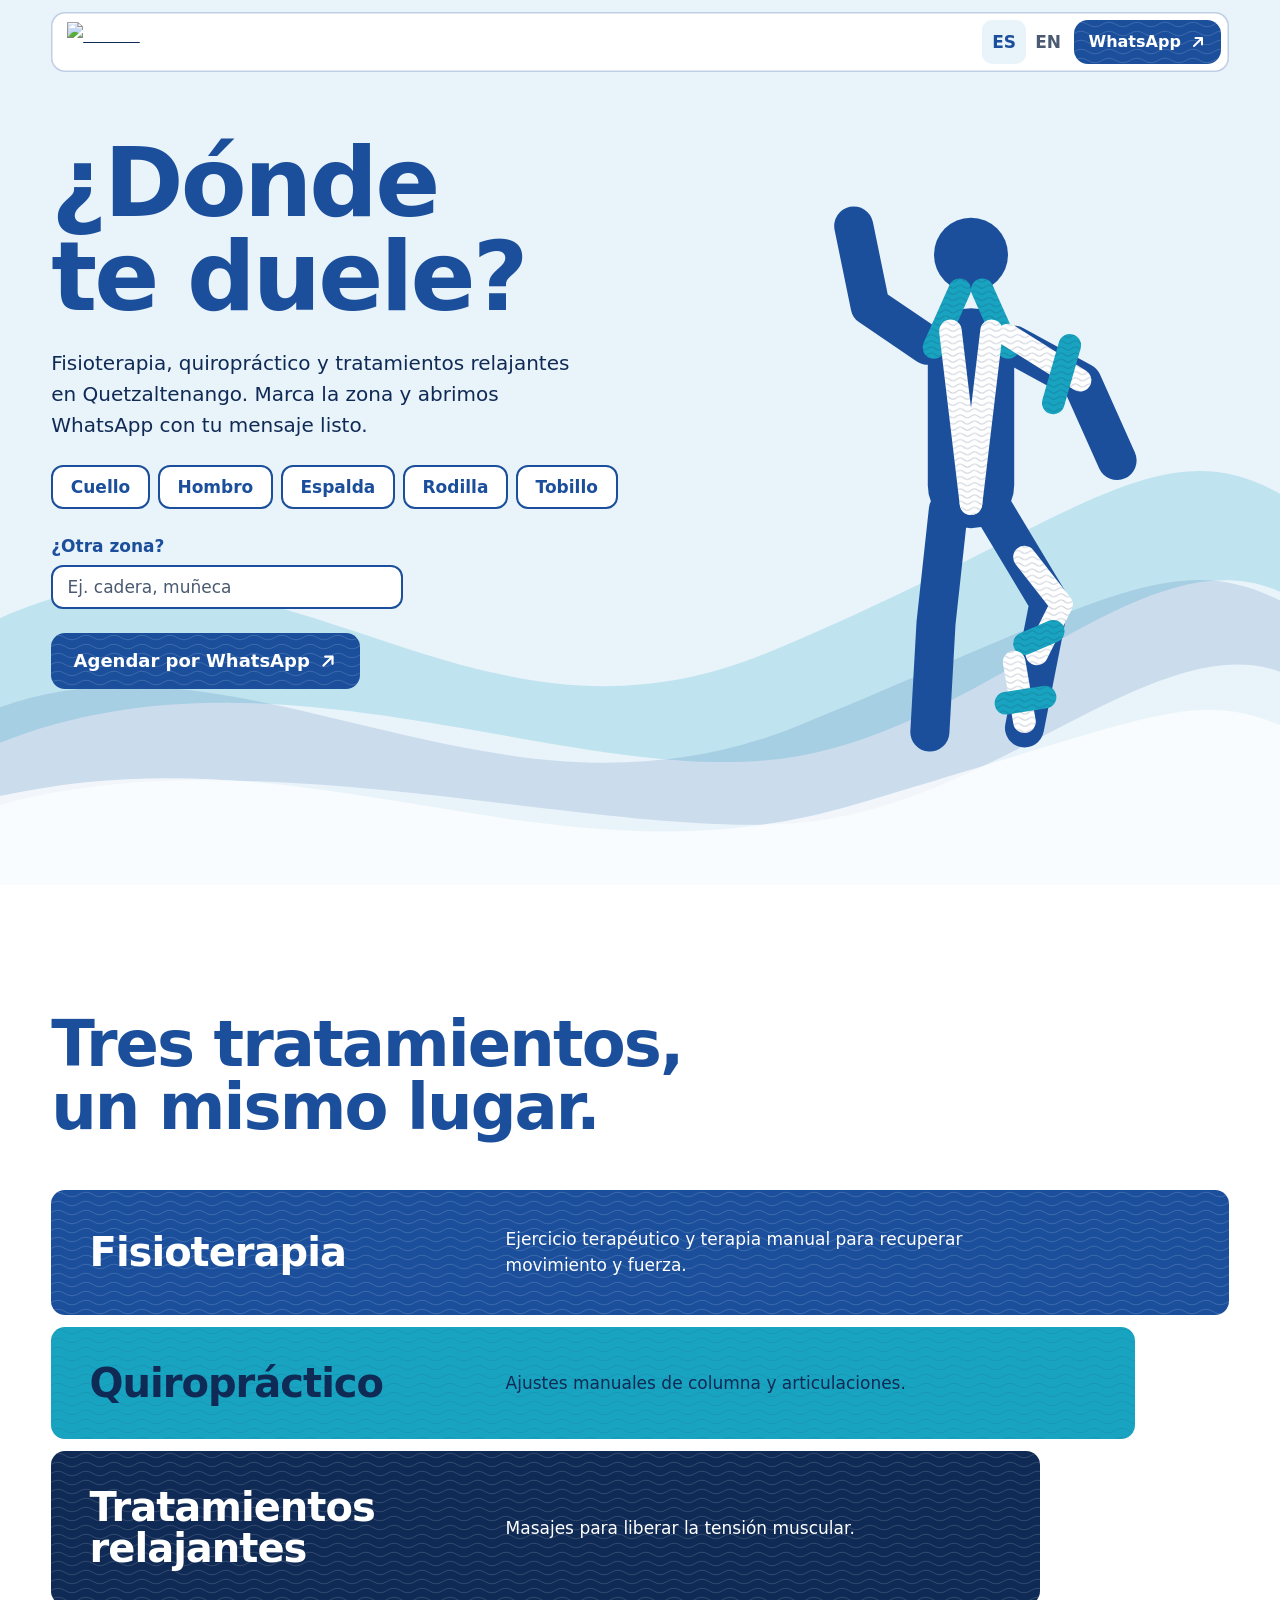
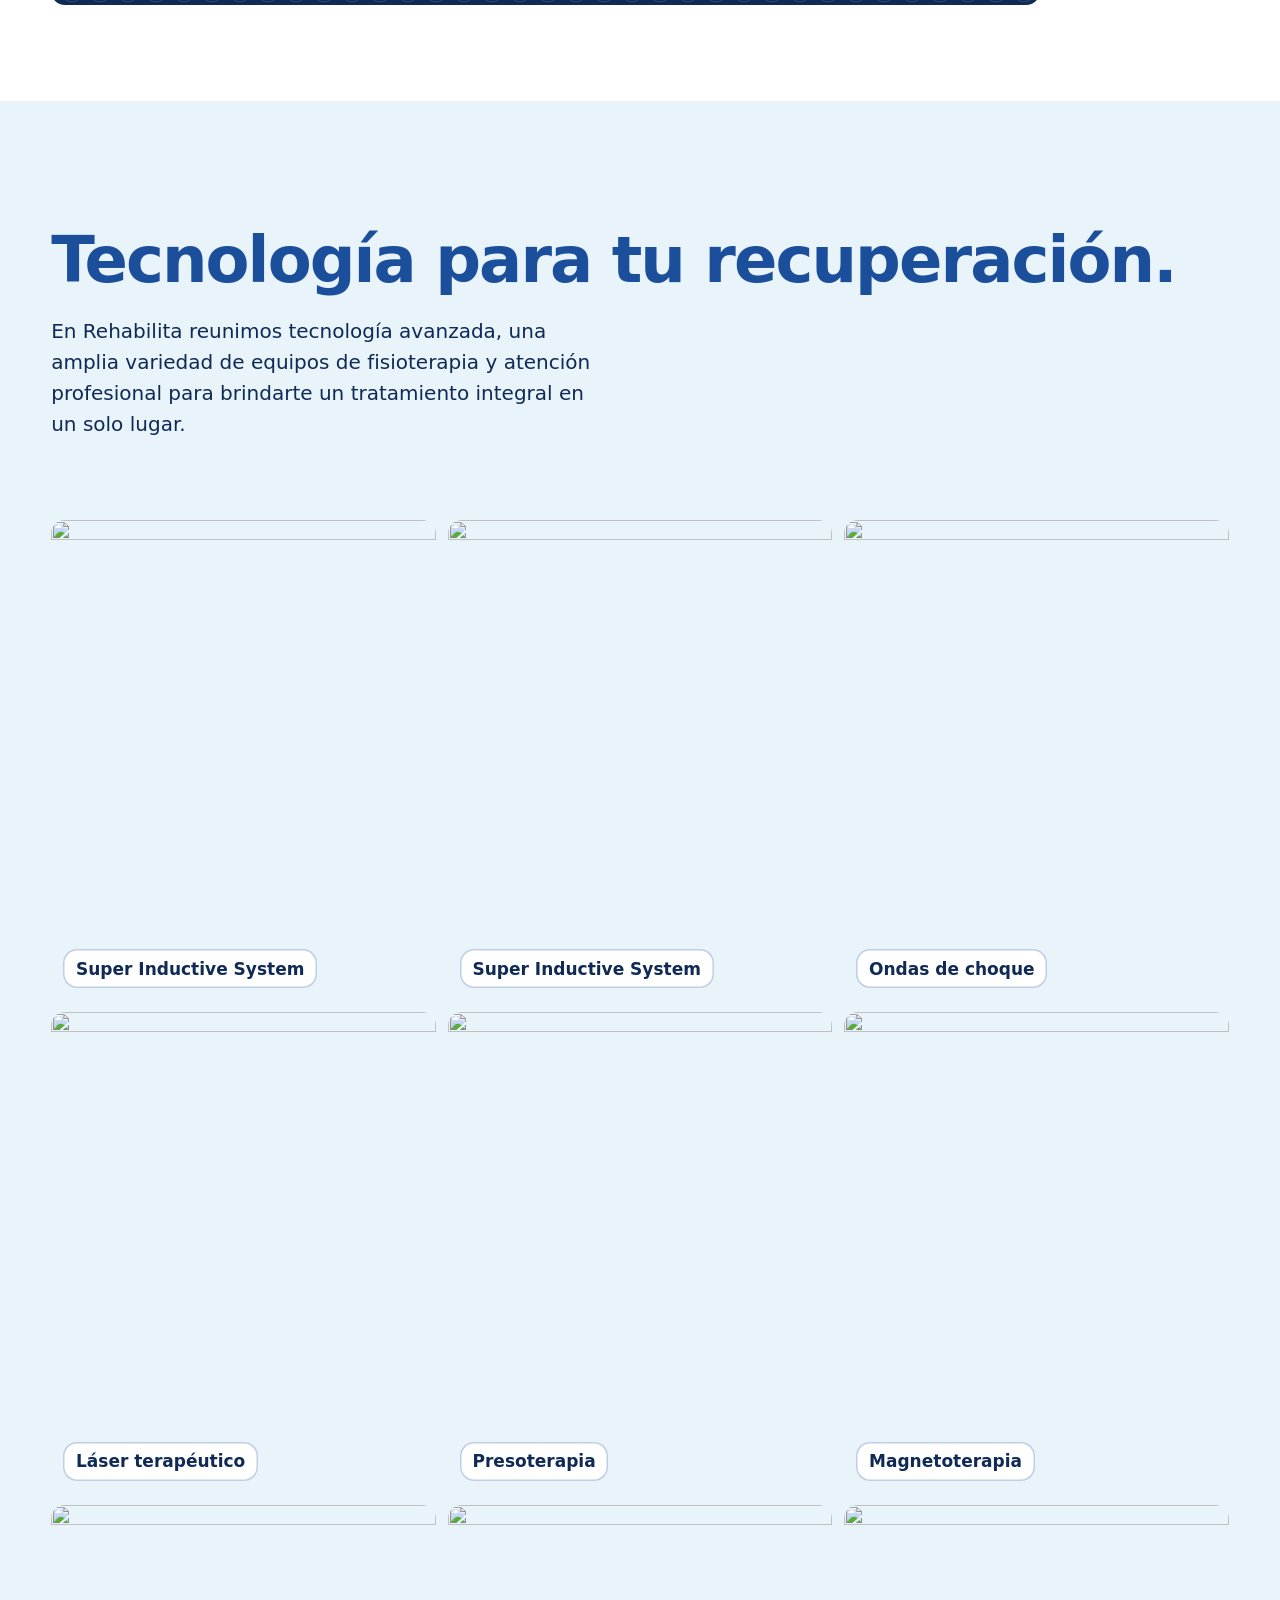
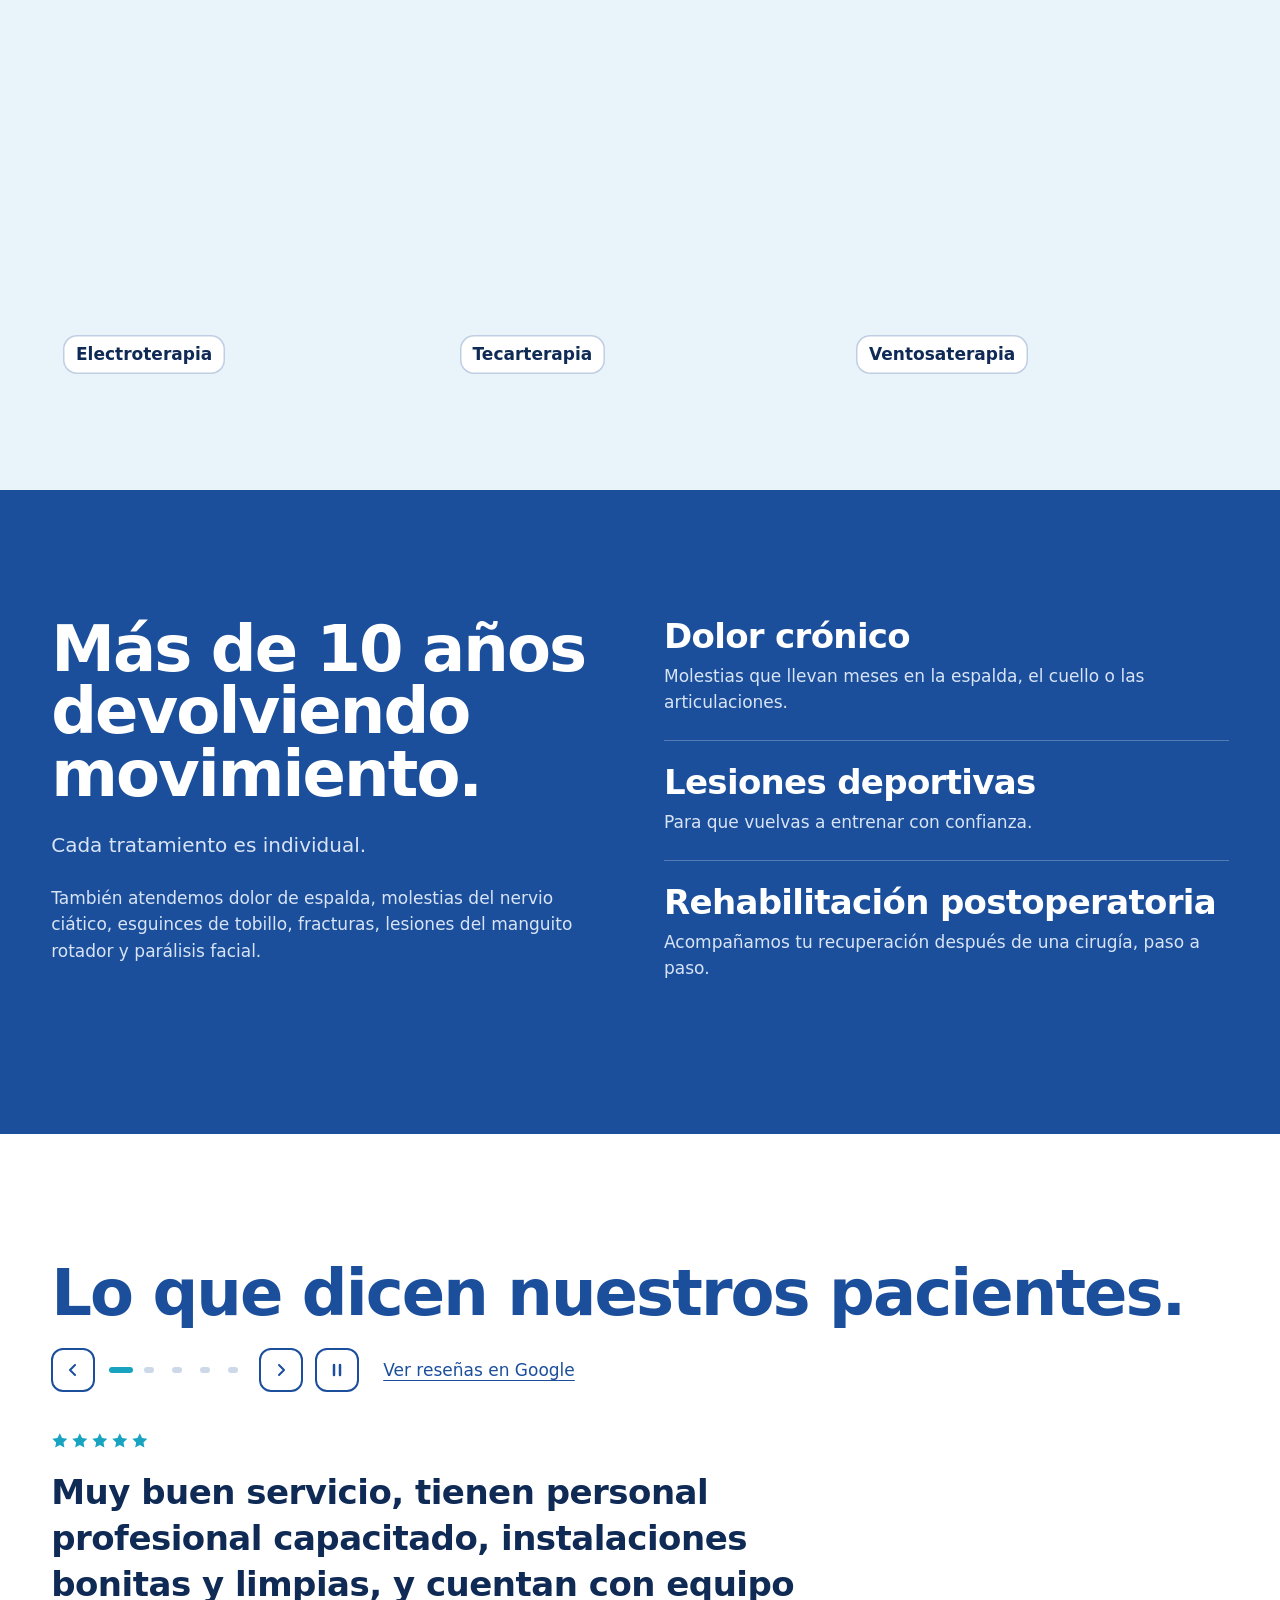
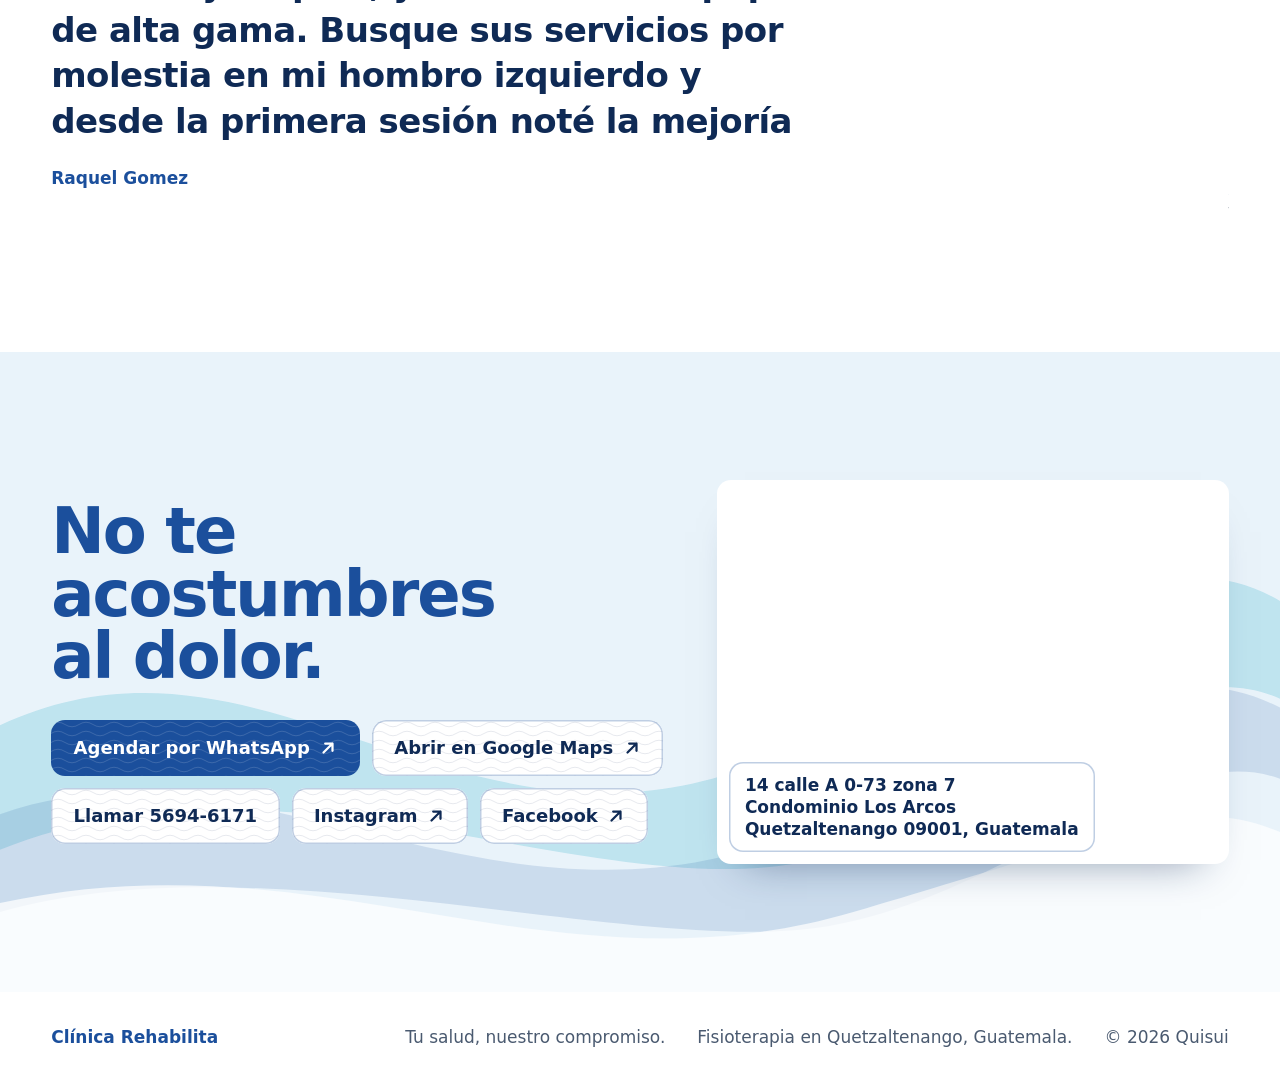
==== commit a6e5ba84: "deploy: Quisui/clinica-rehabilita@3185c30c1efdd459464185ed4daabc5412242ddc" ====
--- a/index.html
+++ b/index.html
@@ -1 +1 @@
-<!DOCTYPE html><!--uORmOCihIyGqVxKLQCzSU--><html lang="es" class="__variable_b0669f"><head><meta charSet="utf-8"/><meta name="viewport" content="width=device-width, initial-scale=1"/><link rel="preload" href="/clinica-rehabilita-site/_next/static/media/c609bc916991e10c-s.p.woff2" as="font" crossorigin="" type="font/woff2"/><link rel="preload" as="image" href="/clinica-rehabilita-site/_next/static/media/logo.2480aa05.png"/><style data-precedence="next" data-href="/clinica-rehabilita-site/_next/static/css/4f9c1192723a50b1.css">@font-face{font-family:Red Hat Display;font-style:normal;font-weight:300 900;font-display:swap;src:url(/clinica-rehabilita-site/_next/static/media/670b84281b234e8b-s.woff2) format("woff2");unicode-range:u+0100-02ba,u+02bd-02c5,u+02c7-02cc,u+02ce-02d7,u+02dd-02ff,u+0304,u+0308,u+0329,u+1d00-1dbf,u+1e00-1e9f,u+1ef2-1eff,u+2020,u+20a0-20ab,u+20ad-20c4,u+2113,u+2c60-2c7f,u+a720-a7ff}@font-face{font-family:Red Hat Display;font-style:normal;font-weight:300 900;font-display:swap;src:url(/clinica-rehabilita-site/_next/static/media/c609bc916991e10c-s.p.woff2) format("woff2");unicode-range:u+00??,u+0131,u+0152-0153,u+02bb-02bc,u+02c6,u+02da,u+02dc,u+0304,u+0308,u+0329,u+2000-206f,u+20ac,u+2122,u+2191,u+2193,u+2212,u+2215,u+feff,u+fffd}@font-face{font-family:Red Hat Display Fallback;src:local("Arial");ascent-override:102.68%;descent-override:30.76%;line-gap-override:0.00%;size-adjust:99.15%}.__className_b0669f{font-family:Red Hat Display,Red Hat Display Fallback;font-style:normal}.__variable_b0669f{--font:"Red Hat Display","Red Hat Display Fallback"}:root{--blue:#1b4f9c;--teal:#18a4c0;--sky:#e9f3fa;--navy:#0f2a55;--paper:#fff;--muted:#4a5a70;--on-blue-muted:#d8e4f6;--gutter:clamp(1rem,4vw,3.5rem);--section-pad:clamp(5rem,10vw,8rem) var(--gutter);--blue-faint:color-mix(in srgb,var(--blue) 22%,transparent);--ease:cubic-bezier(0.16,1,0.3,1);--weave:url("data:image/svg+xml,%3Csvg xmlns='http://www.w3.org/2000/svg' width='28' height='9'%3E%3Cpath d='M0 4.5Q7 0 14 4.5T28 4.5' fill='none' stroke='%230f2a55' stroke-opacity='.1'/%3E%3C/svg%3E");--weave-light:url("data:image/svg+xml,%3Csvg xmlns='http://www.w3.org/2000/svg' width='28' height='9'%3E%3Cpath d='M0 4.5Q7 0 14 4.5T28 4.5' fill='none' stroke='%23fff' stroke-opacity='.14'/%3E%3C/svg%3E")}*,:after,:before{box-sizing:border-box}html{-webkit-text-size-adjust:100%}body{background:var(--paper);color:var(--navy);font:500 1.0625rem/1.55 var(--font),system-ui,sans-serif}body,dd,dl,h1,h2,h3,p,ul{margin:0}h1,h2{color:var(--blue);font-weight:900;letter-spacing:-.03em;line-height:.98;text-wrap:balance}h1{font-size:clamp(2.75rem,8.5vw,6rem)}h2{font-size:clamp(2.125rem,5.5vw,4rem)}a{color:inherit}:focus-visible{outline:3px solid var(--navy);outline-offset:3px}.skip{position:absolute;left:-999px}.skip:focus{left:1rem;top:1rem;z-index:20;background:var(--paper);padding:.5rem 1rem}.lead{font-size:clamp(1.0625rem,1.6vw,1.25rem);max-width:34rem}.strip{border-radius:14px;background-image:var(--weave);color:var(--navy)}.strip.blue,.strip.navy{background-color:var(--blue);background-image:var(--weave-light);color:var(--paper)}.strip.navy{background-color:var(--navy)}.strip.teal{background-color:var(--teal)}.strip.plain{background-image:none}.strip.white{background-color:var(--paper);box-shadow:inset 0 0 0 1.5px color-mix(in srgb,var(--blue) 28%,transparent)}.cta{display:inline-flex;align-items:center;gap:.6rem;min-height:3.5rem;padding:.75rem 1.4rem;font-weight:800;font-size:1.125rem;text-decoration:none;transition:transform .35s var(--ease),filter .35s var(--ease)}.cta:hover{transform:translateY(-2px) scaleX(1.02);filter:drop-shadow(0 10px 12px rgb(15 42 85/.22))}.cta:active{transform:none}.cta.small{min-height:2.75rem;padding:.4rem .9rem;font-size:1rem}.arrow{width:1em;height:1em;flex:none}.picked{padding:.1rem .6rem;border-radius:8px;background:var(--paper);color:var(--blue);font-size:.9375rem}.ribbons{position:absolute;inset:auto 0 0;width:100%;height:min(100%,40rem);pointer-events:none}.ribbons .teal{fill:var(--teal);opacity:.2}.ribbons .blue{fill:var(--blue);opacity:.14}.ribbons .white{fill:var(--paper);opacity:.75}.bar{position:-webkit-sticky;position:sticky;top:.75rem;z-index:10;align-items:center;gap:.25rem;margin:.75rem var(--gutter) 0;padding:.5rem .5rem .5rem 1rem;box-shadow:0 12px 28px -18px rgb(15 42 85/.45)}.bar,.logo{display:flex}.logo{min-width:0;margin-right:auto}.logo img{width:9rem;max-width:100%;height:auto}.lang{display:flex}.lang a{display:grid;place-items:center;min-width:2.75rem;min-height:2.75rem;border-radius:10px;font-weight:800;text-decoration:none;color:var(--muted)}.lang a:hover{color:var(--blue)}.lang a[aria-current]{background:var(--sky);color:var(--blue)}.hero{display:grid;grid-template-columns:1.1fr .9fr;grid-template-areas:"title figure" "lead figure" "zones figure" "other figure" "cta figure";grid-template-rows:1fr auto auto auto 1fr;align-items:start;justify-items:start;grid-gap:1.5rem 2rem;gap:1.5rem 2rem;margin-top:-4.5rem;padding:8.5rem var(--gutter) 4rem;min-height:min(100svh,54rem);background:var(--sky);overflow:clip}.hero,.hero>*{position:relative}.hero>.ribbons{position:absolute}.hero h1{grid-area:title;align-self:end}.hero .lead{grid-area:lead}.hero .cta{grid-area:cta}.zones{grid-area:zones;display:flex;flex-wrap:wrap;gap:.5rem}.other input,.rail-nav>button,.zones button{min-height:2.75rem;border:2px solid var(--blue);border-radius:12px;background:var(--paper)}.zones button{padding:.4rem 1.1rem;color:var(--blue);font:inherit;font-weight:700;cursor:pointer;transition:background-color .2s,color .2s}.zones button:hover{background:var(--sky)}.zones button[aria-pressed=true]{background:var(--blue);color:var(--paper)}.other{grid-area:other;display:grid;grid-gap:.35rem;gap:.35rem;width:min(100%,22rem);font-weight:700;color:var(--blue)}.other input{padding:.4rem .9rem;color:var(--navy);font:inherit;font-weight:500}.other input::placeholder{color:var(--muted)}.figure{grid-area:figure;place-self:center;width:min(100%,27rem);height:auto}.figure .body{fill:var(--blue)}.figure .body path{stroke:var(--blue)}.figure .body path,.tape path{fill:none;stroke-linecap:round;stroke-linejoin:round}.tape path{stroke-width:22;stroke-dasharray:1;animation:lay .7s var(--ease) both;animation-delay:inherit}.tape .weave{stroke:url(#weave)}#weave path{fill:none;stroke:var(--navy);stroke-opacity:.22}.tape .teal{stroke:var(--teal)}.tape .white{stroke:var(--paper)}.figure .hit{fill:transparent;cursor:pointer}@keyframes lay{0%{stroke-dashoffset:1}}.services{padding:clamp(5rem,10vw,8rem) var(--gutter) clamp(4rem,8vw,6rem)}.services ul{list-style:none;padding:0;margin-top:clamp(2rem,4vw,3.5rem);display:grid;grid-gap:.75rem;gap:.75rem}.services li{display:grid;grid-template-columns:minmax(0,24rem) minmax(0,1fr);align-items:center;grid-gap:.5rem 2rem;gap:.5rem 2rem;width:var(--cut);padding:clamp(1.25rem,3vw,2.25rem) clamp(1.25rem,3vw,2.5rem)}.services h3{font-size:clamp(1.5rem,3.4vw,2.5rem);font-weight:900;letter-spacing:-.025em;line-height:1.02}.services p{max-width:30rem}.tech{display:grid;grid-gap:1.5rem;gap:1.5rem;padding:var(--section-pad);background:var(--sky)}.gallery{list-style:none;margin:clamp(1rem,3vw,2rem) 0 0;padding:0;display:grid;grid-template-columns:repeat(3,minmax(0,1fr));grid-gap:.75rem;gap:.75rem}.gallery figure{position:relative;margin:0}.gallery img{display:block;width:100%;height:auto;aspect-ratio:4/5;object-fit:cover;border-radius:14px}.gallery figcaption{position:absolute;left:.75rem;bottom:.75rem;padding:.4rem .8rem;font-weight:800}.reviews{display:grid;grid-gap:2.5rem;gap:2.5rem;padding:var(--section-pad)}.reviews-head{display:flex;flex-wrap:wrap;align-items:flex-end;justify-content:space-between;gap:1.5rem 2rem}.rail{list-style:none;margin:0;padding:0;display:flex;overflow-x:auto;scroll-snap-type:x mandatory;scrollbar-width:none}.rail::-webkit-scrollbar{display:none}.rail li{flex:0 0 100%;display:grid;grid-gap:1.25rem;gap:1.25rem;align-content:start;scroll-snap-align:start}.rail blockquote{max-width:48rem;margin:0;font-size:clamp(1.375rem,2.8vw,2.125rem);font-weight:600;letter-spacing:-.015em;line-height:1.35;text-wrap:pretty}.rail blockquote.long{max-width:60rem;font-size:clamp(1.0625rem,1.6vw,1.3125rem);font-weight:500;line-height:1.55}.rail-nav{display:flex;flex-wrap:wrap;align-items:center;gap:.75rem}.rail-nav>button{display:grid;place-items:center;width:2.75rem;color:var(--blue);cursor:pointer}.rail-nav>button svg{width:1rem}.rail-nav>button.next svg{scale:-1 1}.rail-nav>button:hover{background:var(--sky)}.dots{display:flex}.dots button{display:grid;place-items:center;width:1.75rem;height:2.75rem;border:0;padding:0;background:none;cursor:pointer}.dots span{width:.625rem;height:.375rem;border-radius:3px;background:var(--blue-faint);transition:width .5s var(--ease),background-color .3s}.dots button:hover span{background:color-mix(in srgb,var(--blue) 50%,transparent)}.dots [aria-current] span{width:1.5rem;background:var(--teal)}.rail-nav .more{margin-left:.75rem;white-space:nowrap;color:var(--blue);text-underline-offset:.25em}.rail-nav .more:hover{color:var(--navy)}.stars{display:flex;gap:.15rem}.stars svg{width:1.1rem;fill:var(--teal)}.reviews .name{display:grid;font-weight:800;color:var(--blue)}.reviews .name small{font-weight:500;color:var(--muted)}.focus{display:grid;grid-template-columns:1fr 1fr;grid-gap:3rem;gap:3rem;padding:var(--section-pad);background:var(--blue);color:var(--paper)}.focus h2{color:inherit}.focus>div{display:grid;grid-gap:1.5rem;gap:1.5rem;align-content:start}.focus dd,.focus p{max-width:34rem;color:var(--on-blue-muted)}.focus dl>div{position:relative;padding:1.5rem 0}.focus dl>div+div:before{content:"";position:absolute;inset:0 0 auto;height:1px;background:rgb(255 255 255/.25);transform-origin:left}.focus dl>div:first-child{padding-top:0}.focus dt{font-size:clamp(1.5rem,2.8vw,2.125rem);font-weight:800;letter-spacing:-.02em;line-height:1.1}.focus dd{margin-top:.5rem}.visit{grid-template-columns:1.1fr .9fr;align-items:center;grid-gap:2.5rem;gap:2.5rem;padding:var(--section-pad);background:var(--sky);overflow:clip}.visit,.visit>div{position:relative;display:grid}.visit>div{grid-gap:2rem;gap:2rem}.links{display:flex;flex-wrap:wrap;gap:.75rem}.map{position:relative;height:100%;min-height:24rem;margin:0;border-radius:14px;overflow:hidden;background:var(--paper);box-shadow:0 24px 40px -28px rgb(15 42 85/.5)}.map iframe{position:absolute;inset:0;width:100%;height:100%;border:0}.map figcaption{position:absolute;left:.75rem;bottom:.75rem;padding:.75rem 1rem}.map address{font-style:normal;font-weight:700;line-height:1.3}footer{display:flex;flex-wrap:wrap;gap:.5rem 2rem;padding:2rem var(--gutter);color:var(--muted)}footer strong{margin-right:auto;color:var(--blue);font-weight:900}.lost{display:grid;grid-gap:3rem;gap:3rem;align-content:center;min-height:100svh;padding:var(--gutter);background:var(--sky)}.lost>div{display:grid;grid-gap:1.5rem;gap:1.5rem;justify-items:start}.lost div+div h1{font-size:clamp(1.75rem,4vw,2.75rem)}@media (max-width:820px){.hero{grid-template-columns:auto 1fr;grid-template-areas:"title title" "lead lead" "zones figure" "other other" "cta cta";grid-template-rows:none;align-items:center;gap:1.25rem 1rem;padding:6.5rem var(--gutter) 2.5rem;min-height:0}.zones{flex-direction:column}.figure{width:min(100%,15rem)}.hero .cta{justify-self:stretch;justify-content:center}.services li{grid-template-columns:1fr}.gallery{display:flex;overflow-x:auto;scroll-snap-type:x mandatory;margin-inline:calc(-1 * var(--gutter));padding-inline:var(--gutter);scroll-padding-inline:var(--gutter)}.gallery li{flex:0 0 78%;scroll-snap-align:start}.focus,.visit{grid-template-columns:1fr}}@keyframes rise{0%{opacity:0;translate:0 1.5rem}}@keyframes unroll{0%{-webkit-clip-path:inset(0 100% 0 0 round 14px);clip-path:inset(0 100% 0 0 round 14px)}to{-webkit-clip-path:inset(0 0 0 0 round 14px);clip-path:inset(0 0 0 0 round 14px)}}@keyframes slide{0%{opacity:0;translate:5rem 0}}@keyframes draw{0%{scale:0 1}}@keyframes drift{0%{transform:translateX(-4%) scaleX(1.1)}to{transform:translateX(4%) scaleX(1.1)}}.hero .cta,.hero .lead,.hero h1,.zones{animation:rise .8s var(--ease) both}.hero .lead{animation-delay:.08s}.zones{animation-delay:.16s}.hero .cta{animation-delay:.24s}.ribbons path{transform-box:view-box;transform-origin:center;animation:drift 16s ease-in-out infinite alternate}.ribbons .blue{animation-duration:23s;animation-direction:alternate-reverse}@keyframes card-in{0%{opacity:.35;scale:.92}}@keyframes slide-focus{0%,to{opacity:.15;filter:blur(6px)}50%{opacity:1;filter:none}}@supports (animation-timeline:view()){.rail li{animation:slide-focus linear both;animation-timeline:view(inline)}.services li{animation:unroll linear both;animation-timeline:view();animation-range:entry 10% entry 100%}.focus dl>div{animation:slide linear both;animation-timeline:view();animation-range:entry 0 cover 28%}.focus dl>div:nth-child(2){animation-range:entry 0 cover 36%}.focus dl>div:nth-child(3){animation-range:entry 0 cover 44%}.focus dl>div:before{animation:draw linear both;animation-timeline:view();animation-range:entry 0 cover 30%}.gallery li{animation:rise linear both;animation-timeline:view();animation-range:entry 0 cover 25%}.gallery li:nth-child(3n+2){animation-range:entry 10% cover 30%}.gallery li:nth-child(3n){animation-range:entry 20% cover 35%}@media (max-width:820px){.gallery li,.gallery li:nth-child(n){animation:card-in linear both;animation-timeline:view(inline);animation-range:entry 0 entry 100%}}.focus p,.links,.map{animation:rise linear both;animation-timeline:view();animation-range:entry 0 entry 100%}}@media (prefers-reduced-motion:reduce){*,:after,:before{animation:none!important;transition:none!important}}</style><link rel="preload" as="script" fetchPriority="low" href="/clinica-rehabilita-site/_next/static/chunks/webpack-40e034ae8c9e78b7.js"/><script src="/clinica-rehabilita-site/_next/static/chunks/4bd1b696-c023c6e3521b1417.js" async=""></script><script src="/clinica-rehabilita-site/_next/static/chunks/255-e89668bc65a70b9c.js" async=""></script><script src="/clinica-rehabilita-site/_next/static/chunks/main-app-6a219d1985ea5966.js" async=""></script><script src="/clinica-rehabilita-site/_next/static/chunks/769-528ad9ebf0307c7c.js" async=""></script><script src="/clinica-rehabilita-site/_next/static/chunks/app/(es)/layout-0467f55203f850b7.js" async=""></script><script src="/clinica-rehabilita-site/_next/static/chunks/850-86b010cd010233cc.js" async=""></script><script src="/clinica-rehabilita-site/_next/static/chunks/377-9ff81ec8d2672696.js" async=""></script><script src="/clinica-rehabilita-site/_next/static/chunks/app/(es)/page-59e13d53fb7c27e2.js" async=""></script><link rel="preload" href="https://www.googletagmanager.com/gtag/js?id=G-6ZWHTCSFQ5" as="script"/><meta name="next-size-adjust" content=""/><meta name="theme-color" content="#1b4f9c"/><title>Fisioterapia en Quetzaltenango (Xela) | Clínica Rehabilita</title><meta name="description" content="Fisioterapia, quiropráctico y tratamientos relajantes en Quetzaltenango, Xela. Tecnología avanzada y más de 10 años de experiencia. Agenda por WhatsApp."/><link rel="canonical" href="https://quisui.github.io/clinica-rehabilita-site/"/><link rel="alternate" hrefLang="es" href="https://quisui.github.io/clinica-rehabilita-site/"/><link rel="alternate" hrefLang="en" href="https://quisui.github.io/clinica-rehabilita-site/en/"/><meta property="og:title" content="Fisioterapia en Quetzaltenango (Xela) | Clínica Rehabilita"/><meta property="og:description" content="Fisioterapia, quiropráctico y tratamientos relajantes en Quetzaltenango, Xela. Tecnología avanzada y más de 10 años de experiencia. Agenda por WhatsApp."/><meta property="og:url" content="https://quisui.github.io/clinica-rehabilita-site/"/><meta property="og:site_name" content="Clínica Rehabilita"/><meta property="og:locale" content="es_GT"/><meta property="og:image" content="https://quisui.github.io/clinica-rehabilita-site/og.png"/><meta property="og:image:width" content="1200"/><meta property="og:image:height" content="630"/><meta property="og:image:alt" content="Clínica Rehabilita"/><meta property="og:type" content="website"/><meta name="twitter:card" content="summary_large_image"/><meta name="twitter:title" content="Fisioterapia en Quetzaltenango (Xela) | Clínica Rehabilita"/><meta name="twitter:description" content="Fisioterapia, quiropráctico y tratamientos relajantes en Quetzaltenango, Xela. Tecnología avanzada y más de 10 años de experiencia. Agenda por WhatsApp."/><meta name="twitter:image" content="https://quisui.github.io/clinica-rehabilita-site/og.png"/><link rel="icon" href="/clinica-rehabilita-site/icon.png"/><link rel="apple-touch-icon" href="/clinica-rehabilita-site/icon.png"/><script src="/clinica-rehabilita-site/_next/static/chunks/polyfills-42372ed130431b0a.js" noModule=""></script></head><body><div hidden=""><!--$--><!--/$--></div><a class="skip" href="#main">Saltar al contenido</a><header class="bar strip white plain"><a class="logo" href="/clinica-rehabilita-site/"><img alt="Clínica Rehabilita" width="432" height="121" decoding="async" data-nimg="1" style="color:transparent" src="/clinica-rehabilita-site/_next/static/media/logo.2480aa05.png"/></a><nav class="lang" aria-label="Idioma"><a hrefLang="es" aria-current="page" href="/clinica-rehabilita-site/">ES</a><a hrefLang="en" href="/clinica-rehabilita-site/en/">EN</a></nav><a class="strip blue cta small" href="https://wa.me/50256946171?text=Hola%2C%20quiero%20agendar%20una%20cita%20en%20Cl%C3%ADnica%20Rehabilita." target="_blank" rel="noopener noreferrer">WhatsApp<svg class="arrow" viewBox="0 0 16 16" aria-hidden="true"><path d="M4 12 12 4M5.5 4H12v6.5" fill="none" stroke="currentColor" stroke-width="2" stroke-linecap="round" stroke-linejoin="round"></path></svg></a></header><main id="main"><section class="hero"><svg class="ribbons" viewBox="0 0 1440 800" preserveAspectRatio="xMidYMax slice" aria-hidden="true"><path class="teal" d="M0 500C300 360 520 680 860 540S1300 280 1440 360V470C1280 400 1100 640 860 660S300 520 0 640Z"></path><path class="blue" d="M0 600C280 500 560 760 900 620S1320 420 1440 480V560C1300 510 1120 710 900 730S280 630 0 710Z"></path><path class="white" d="M0 700C360 620 620 810 960 710S1340 580 1440 620V800H0Z"></path></svg><h1>¿Dónde te duele?</h1><p class="lead">Fisioterapia, quiropráctico y tratamientos relajantes en Quetzaltenango. Marca la zona y abrimos WhatsApp con tu mensaje listo.</p><div class="zones" role="group" aria-label="Zona de la molestia"><button type="button" aria-pressed="false">Cuello</button><button type="button" aria-pressed="false">Hombro</button><button type="button" aria-pressed="false">Espalda</button><button type="button" aria-pressed="false">Rodilla</button><button type="button" aria-pressed="false">Tobillo</button></div><label class="other">¿Otra zona?<input type="text" maxLength="60" placeholder="Ej. cadera, muñeca" value=""/></label><svg class="figure" viewBox="0 0 420 560" role="img" aria-label="Figura humana con cinta kinesiológica aplicada en la zona elegida"><defs><pattern id="weave" width="14" height="6" patternUnits="userSpaceOnUse"><path d="M0 3Q3.5 0 7 3T14 3"></path></pattern></defs><g class="body"><circle cx="210" cy="62" r="36"></circle><path d="M210 156V286" stroke-width="84"></path><path d="M168 150 112 112 96 34M252 150 318 186 352 262M188 310 176 420 170 526M232 310 286 400 262 522" stroke-width="38"></path></g><g class="tape"><g style="animation-delay:0ms"><path d="M199 96 174 152" pathLength="1" class="teal"></path><path d="M199 96 174 152" pathLength="1" class="weave"></path></g><g style="animation-delay:90ms"><path d="M221 96 246 152" pathLength="1" class="teal"></path><path d="M221 96 246 152" pathLength="1" class="weave"></path></g></g><g class="tape"><g style="animation-delay:0ms"><path d="M246 140 316 184" pathLength="1" class="white"></path><path d="M246 140 316 184" pathLength="1" class="weave"></path></g><g style="animation-delay:90ms"><path d="M306 150 290 206" pathLength="1" class="teal"></path><path d="M306 150 290 206" pathLength="1" class="weave"></path></g></g><g class="tape"><g style="animation-delay:0ms"><path d="M210 304 190 136" pathLength="1" class="white"></path><path d="M210 304 190 136" pathLength="1" class="weave"></path></g><g style="animation-delay:90ms"><path d="M210 304 230 136" pathLength="1" class="white"></path><path d="M210 304 230 136" pathLength="1" class="weave"></path></g></g><g class="tape"><g style="animation-delay:0ms"><path d="M262 356 298 402 274 450" pathLength="1" class="white"></path><path d="M262 356 298 402 274 450" pathLength="1" class="weave"></path></g><g style="animation-delay:90ms"><path d="M262 440 290 428" pathLength="1" class="teal"></path><path d="M262 440 290 428" pathLength="1" class="weave"></path></g></g><g class="tape"><g style="animation-delay:0ms"><path d="M252 458 262 516" pathLength="1" class="white"></path><path d="M252 458 262 516" pathLength="1" class="weave"></path></g><g style="animation-delay:90ms"><path d="M244 498 282 492" pathLength="1" class="teal"></path><path d="M244 498 282 492" pathLength="1" class="weave"></path></g></g><circle class="hit" cx="210" cy="106" r="30"></circle><circle class="hit" cx="300" cy="178" r="46"></circle><circle class="hit" cx="210" cy="222" r="52"></circle><circle class="hit" cx="284" cy="402" r="42"></circle><circle class="hit" cx="264" cy="508" r="38"></circle></svg><a class="strip blue cta" href="https://wa.me/50256946171?text=Hola%2C%20quiero%20agendar%20una%20cita%20en%20Cl%C3%ADnica%20Rehabilita." target="_blank" rel="noopener noreferrer">Agendar por WhatsApp<svg class="arrow" viewBox="0 0 16 16" aria-hidden="true"><path d="M4 12 12 4M5.5 4H12v6.5" fill="none" stroke="currentColor" stroke-width="2" stroke-linecap="round" stroke-linejoin="round"></path></svg></a></section><section class="services"><h2>Tres tratamientos, un mismo lugar.</h2><ul><li class="strip blue" style="--cut:100%"><h3>Fisioterapia</h3><p>Ejercicio terapéutico y terapia manual para recuperar movimiento y fuerza.</p></li><li class="strip teal" style="--cut:92%"><h3>Quiropráctico</h3><p>Ajustes manuales de columna y articulaciones.</p></li><li class="strip navy" style="--cut:84%"><h3>Tratamientos relajantes</h3><p>Masajes para liberar la tensión muscular.</p></li></ul></section><section class="tech"><h2>Tecnología para tu recuperación.</h2><p class="lead">En Rehabilita reunimos tecnología avanzada, una amplia variedad de equipos de fisioterapia y atención profesional para brindarte un tratamiento integral en un solo lugar.</p><ul class="gallery" tabindex="0" aria-label="Fotos de los equipos de la clínica"><li><figure><img alt="" loading="lazy" width="750" height="1000" decoding="async" data-nimg="1" style="color:transparent" src="/clinica-rehabilita-site/_next/static/media/sis.bf0a7fc3.jpg"/><figcaption class="strip white plain">Super Inductive System</figcaption></figure></li><li><figure><img alt="" loading="lazy" width="563" height="1000" decoding="async" data-nimg="1" style="color:transparent" src="/clinica-rehabilita-site/_next/static/media/sis-knee.2ab04034.jpg"/><figcaption class="strip white plain">Super Inductive System</figcaption></figure></li><li><figure><img alt="" loading="lazy" width="666" height="1000" decoding="async" data-nimg="1" style="color:transparent" src="/clinica-rehabilita-site/_next/static/media/shockwave.6c0273f3.jpg"/><figcaption class="strip white plain">Ondas de choque</figcaption></figure></li><li><figure><img alt="" loading="lazy" width="1000" height="666" decoding="async" data-nimg="1" style="color:transparent" src="/clinica-rehabilita-site/_next/static/media/laser.39e9bab6.jpg"/><figcaption class="strip white plain">Láser terapéutico</figcaption></figure></li><li><figure><img alt="" loading="lazy" width="1000" height="750" decoding="async" data-nimg="1" style="color:transparent" src="/clinica-rehabilita-site/_next/static/media/pressotherapy.8d7b9909.jpg"/><figcaption class="strip white plain">Presoterapia</figcaption></figure></li><li><figure><img alt="" loading="lazy" width="1000" height="666" decoding="async" data-nimg="1" style="color:transparent" src="/clinica-rehabilita-site/_next/static/media/magnetotherapy.16798fe3.jpg"/><figcaption class="strip white plain">Magnetoterapia</figcaption></figure></li><li><figure><img alt="" loading="lazy" width="666" height="1000" decoding="async" data-nimg="1" style="color:transparent" src="/clinica-rehabilita-site/_next/static/media/electrotherapy.c4fee2d6.jpg"/><figcaption class="strip white plain">Electroterapia</figcaption></figure></li><li><figure><img alt="" loading="lazy" width="666" height="1000" decoding="async" data-nimg="1" style="color:transparent" src="/clinica-rehabilita-site/_next/static/media/ultrasound.d7762364.jpg"/><figcaption class="strip white plain">Ultrasonido terapéutico</figcaption></figure></li><li><figure><img alt="" loading="lazy" width="666" height="1000" decoding="async" data-nimg="1" style="color:transparent" src="/clinica-rehabilita-site/_next/static/media/cupping.481b8685.jpg"/><figcaption class="strip white plain">Ventosaterapia</figcaption></figure></li></ul></section><section class="focus"><div><h2>Más de 10 años devolviendo movimiento.</h2><p class="lead">Cada tratamiento es individual.</p><p>También atendemos dolor de espalda, molestias del nervio ciático, esguinces de tobillo, fracturas, lesiones del manguito rotador y parálisis facial.</p></div><dl><div><dt>Dolor crónico</dt><dd>Molestias que llevan meses en la espalda, el cuello o las articulaciones.</dd></div><div><dt>Lesiones deportivas</dt><dd>Para que vuelvas a entrenar con confianza.</dd></div><div><dt>Rehabilitación postoperatoria</dt><dd>Acompañamos tu recuperación después de una cirugía, paso a paso.</dd></div></dl></section><section class="reviews"><div class="reviews-head"><h2>Lo que dicen nuestros pacientes.</h2><div class="rail-nav"><button type="button" class="prev" aria-label="Reseña anterior"><svg viewBox="0 0 16 16" aria-hidden="true"><path d="M10 3 5 8l5 5" fill="none" stroke="currentColor" stroke-width="2" stroke-linecap="round" stroke-linejoin="round"></path></svg></button><div class="dots"><button type="button" aria-label="Ir a la reseña 1" aria-current="true"><span></span></button><button type="button" aria-label="Ir a la reseña 2"><span></span></button><button type="button" aria-label="Ir a la reseña 3"><span></span></button><button type="button" aria-label="Ir a la reseña 4"><span></span></button><button type="button" aria-label="Ir a la reseña 5"><span></span></button></div><button type="button" class="next" aria-label="Reseña siguiente"><svg viewBox="0 0 16 16" aria-hidden="true"><path d="M10 3 5 8l5 5" fill="none" stroke="currentColor" stroke-width="2" stroke-linecap="round" stroke-linejoin="round"></path></svg></button><button type="button" aria-label="Pausar reseñas"><svg viewBox="0 0 16 16" aria-hidden="true"><path d="M5 3v10M11 3v10" stroke="currentColor" stroke-width="2.5" stroke-linecap="round"></path></svg></button><a class="more" href="https://maps.google.com/?cid=5680674463315251665" target="_blank" rel="noopener noreferrer">Ver reseñas en Google</a></div></div><ul class="rail" tabindex="0" aria-label="Reseñas de pacientes en Google"><li><p class="stars" role="img" aria-label="5 de 5 estrellas"><svg viewBox="0 0 20 20" aria-hidden="true"><path d="M10 1.5l2.6 5.4 5.9.8-4.3 4.1 1 5.9L10 14.9l-5.2 2.8 1-5.9L1.5 7.7l5.9-.8z"></path></svg><svg viewBox="0 0 20 20" aria-hidden="true"><path d="M10 1.5l2.6 5.4 5.9.8-4.3 4.1 1 5.9L10 14.9l-5.2 2.8 1-5.9L1.5 7.7l5.9-.8z"></path></svg><svg viewBox="0 0 20 20" aria-hidden="true"><path d="M10 1.5l2.6 5.4 5.9.8-4.3 4.1 1 5.9L10 14.9l-5.2 2.8 1-5.9L1.5 7.7l5.9-.8z"></path></svg><svg viewBox="0 0 20 20" aria-hidden="true"><path d="M10 1.5l2.6 5.4 5.9.8-4.3 4.1 1 5.9L10 14.9l-5.2 2.8 1-5.9L1.5 7.7l5.9-.8z"></path></svg><svg viewBox="0 0 20 20" aria-hidden="true"><path d="M10 1.5l2.6 5.4 5.9.8-4.3 4.1 1 5.9L10 14.9l-5.2 2.8 1-5.9L1.5 7.7l5.9-.8z"></path></svg></p><blockquote lang="es">Muy buen servicio, tienen personal profesional capacitado, instalaciones bonitas y limpias, y cuentan con equipo de alta gama. Busque sus servicios por molestia en mi hombro izquierdo y desde la primera sesión noté la mejoría</blockquote><p class="name">Raquel Gomez</p></li><li><p class="stars" role="img" aria-label="5 de 5 estrellas"><svg viewBox="0 0 20 20" aria-hidden="true"><path d="M10 1.5l2.6 5.4 5.9.8-4.3 4.1 1 5.9L10 14.9l-5.2 2.8 1-5.9L1.5 7.7l5.9-.8z"></path></svg><svg viewBox="0 0 20 20" aria-hidden="true"><path d="M10 1.5l2.6 5.4 5.9.8-4.3 4.1 1 5.9L10 14.9l-5.2 2.8 1-5.9L1.5 7.7l5.9-.8z"></path></svg><svg viewBox="0 0 20 20" aria-hidden="true"><path d="M10 1.5l2.6 5.4 5.9.8-4.3 4.1 1 5.9L10 14.9l-5.2 2.8 1-5.9L1.5 7.7l5.9-.8z"></path></svg><svg viewBox="0 0 20 20" aria-hidden="true"><path d="M10 1.5l2.6 5.4 5.9.8-4.3 4.1 1 5.9L10 14.9l-5.2 2.8 1-5.9L1.5 7.7l5.9-.8z"></path></svg><svg viewBox="0 0 20 20" aria-hidden="true"><path d="M10 1.5l2.6 5.4 5.9.8-4.3 4.1 1 5.9L10 14.9l-5.2 2.8 1-5.9L1.5 7.7l5.9-.8z"></path></svg></p><blockquote lang="es" class="long">Recibí fisioterapia aquí por un esguince de rodilla durante varios meses y estoy muy contenta con el tratamiento. Ofrecen una amplia variedad de opciones de fisioterapia (láser, crioterapia, magnetoterapia, TENS, ultrasonido, etc.), así como equipos de ejercicio y ejercicios guiados para realizar dentro y fuera de las sesiones. Los fisioterapeutas no solo son muy capacitados y profesionales, sino también extremadamente amables y se esfuerzan al máximo para que siempre te sientas cómodo. Otras ventajas: ubicación segura, amplio estacionamiento, facilidad para programar citas, una clínica hermosa y precios muy justos. Me alegra que mi pierna esté curada, pero también me da pena dejar las sesiones por lo maravilloso que fue el tratamiento. ¡Los recomiendo al 100%!</blockquote><p class="name">Allison B<small>Traducido por Google del inglés</small></p></li><li><p class="stars" role="img" aria-label="5 de 5 estrellas"><svg viewBox="0 0 20 20" aria-hidden="true"><path d="M10 1.5l2.6 5.4 5.9.8-4.3 4.1 1 5.9L10 14.9l-5.2 2.8 1-5.9L1.5 7.7l5.9-.8z"></path></svg><svg viewBox="0 0 20 20" aria-hidden="true"><path d="M10 1.5l2.6 5.4 5.9.8-4.3 4.1 1 5.9L10 14.9l-5.2 2.8 1-5.9L1.5 7.7l5.9-.8z"></path></svg><svg viewBox="0 0 20 20" aria-hidden="true"><path d="M10 1.5l2.6 5.4 5.9.8-4.3 4.1 1 5.9L10 14.9l-5.2 2.8 1-5.9L1.5 7.7l5.9-.8z"></path></svg><svg viewBox="0 0 20 20" aria-hidden="true"><path d="M10 1.5l2.6 5.4 5.9.8-4.3 4.1 1 5.9L10 14.9l-5.2 2.8 1-5.9L1.5 7.7l5.9-.8z"></path></svg><svg viewBox="0 0 20 20" aria-hidden="true"><path d="M10 1.5l2.6 5.4 5.9.8-4.3 4.1 1 5.9L10 14.9l-5.2 2.8 1-5.9L1.5 7.7l5.9-.8z"></path></svg></p><blockquote lang="es">La Dra.es muy profesional, con experiencia en sus tratamientos  y te atiende con mucha amabilidad y confianza te la recomiendo...!</blockquote><p class="name">Brenda Hernandez</p></li><li><p class="stars" role="img" aria-label="5 de 5 estrellas"><svg viewBox="0 0 20 20" aria-hidden="true"><path d="M10 1.5l2.6 5.4 5.9.8-4.3 4.1 1 5.9L10 14.9l-5.2 2.8 1-5.9L1.5 7.7l5.9-.8z"></path></svg><svg viewBox="0 0 20 20" aria-hidden="true"><path d="M10 1.5l2.6 5.4 5.9.8-4.3 4.1 1 5.9L10 14.9l-5.2 2.8 1-5.9L1.5 7.7l5.9-.8z"></path></svg><svg viewBox="0 0 20 20" aria-hidden="true"><path d="M10 1.5l2.6 5.4 5.9.8-4.3 4.1 1 5.9L10 14.9l-5.2 2.8 1-5.9L1.5 7.7l5.9-.8z"></path></svg><svg viewBox="0 0 20 20" aria-hidden="true"><path d="M10 1.5l2.6 5.4 5.9.8-4.3 4.1 1 5.9L10 14.9l-5.2 2.8 1-5.9L1.5 7.7l5.9-.8z"></path></svg><svg viewBox="0 0 20 20" aria-hidden="true"><path d="M10 1.5l2.6 5.4 5.9.8-4.3 4.1 1 5.9L10 14.9l-5.2 2.8 1-5.9L1.5 7.7l5.9-.8z"></path></svg></p><blockquote lang="es">Sin duda me ayudaron a mejorar mi estilo de vida, me tratan con profesionalismo y siempre atentos a mi estado de salud... Súper agradecida por mis terapias! 😊</blockquote><p class="name">Arquitectura Ambiental</p></li><li><p class="stars" role="img" aria-label="5 de 5 estrellas"><svg viewBox="0 0 20 20" aria-hidden="true"><path d="M10 1.5l2.6 5.4 5.9.8-4.3 4.1 1 5.9L10 14.9l-5.2 2.8 1-5.9L1.5 7.7l5.9-.8z"></path></svg><svg viewBox="0 0 20 20" aria-hidden="true"><path d="M10 1.5l2.6 5.4 5.9.8-4.3 4.1 1 5.9L10 14.9l-5.2 2.8 1-5.9L1.5 7.7l5.9-.8z"></path></svg><svg viewBox="0 0 20 20" aria-hidden="true"><path d="M10 1.5l2.6 5.4 5.9.8-4.3 4.1 1 5.9L10 14.9l-5.2 2.8 1-5.9L1.5 7.7l5.9-.8z"></path></svg><svg viewBox="0 0 20 20" aria-hidden="true"><path d="M10 1.5l2.6 5.4 5.9.8-4.3 4.1 1 5.9L10 14.9l-5.2 2.8 1-5.9L1.5 7.7l5.9-.8z"></path></svg><svg viewBox="0 0 20 20" aria-hidden="true"><path d="M10 1.5l2.6 5.4 5.9.8-4.3 4.1 1 5.9L10 14.9l-5.2 2.8 1-5.9L1.5 7.7l5.9-.8z"></path></svg></p><blockquote lang="es">Maravilloso, relajante libre de todo dolor de espalda causado por estres, ambiente agradable y el servicio de primera!!!</blockquote><p class="name">Jeniffer Castillo</p></li></ul></section><section class="visit"><svg class="ribbons" viewBox="0 0 1440 800" preserveAspectRatio="xMidYMax slice" aria-hidden="true"><path class="teal" d="M0 500C300 360 520 680 860 540S1300 280 1440 360V470C1280 400 1100 640 860 660S300 520 0 640Z"></path><path class="blue" d="M0 600C280 500 560 760 900 620S1320 420 1440 480V560C1300 510 1120 710 900 730S280 630 0 710Z"></path><path class="white" d="M0 700C360 620 620 810 960 710S1340 580 1440 620V800H0Z"></path></svg><div><h2>No te acostumbres al dolor.</h2><div class="links"><a class="strip blue cta" href="https://wa.me/50256946171?text=Hola%2C%20quiero%20agendar%20una%20cita%20en%20Cl%C3%ADnica%20Rehabilita." target="_blank" rel="noopener noreferrer">Agendar por WhatsApp<svg class="arrow" viewBox="0 0 16 16" aria-hidden="true"><path d="M4 12 12 4M5.5 4H12v6.5" fill="none" stroke="currentColor" stroke-width="2" stroke-linecap="round" stroke-linejoin="round"></path></svg></a><a class="strip white cta" href="https://www.google.com/maps/search/?api=1&amp;query=Cl%C3%ADnica%20rehabil%C3%ADta%2C%2014%20calle%20A%200-73%20zona%207%20Condominio%20Los%20Arcos%2C%20Quetzaltenango%2009001" target="_blank" rel="noopener noreferrer">Abrir en Google Maps<svg class="arrow" viewBox="0 0 16 16" aria-hidden="true"><path d="M4 12 12 4M5.5 4H12v6.5" fill="none" stroke="currentColor" stroke-width="2" stroke-linecap="round" stroke-linejoin="round"></path></svg></a><a class="strip white cta" href="tel:+50256946171">Llamar<!-- --> <!-- -->5694-6171</a><a class="strip white cta" href="https://www.instagram.com/rehabilita_gt/" target="_blank" rel="noopener noreferrer">Instagram<svg class="arrow" viewBox="0 0 16 16" aria-hidden="true"><path d="M4 12 12 4M5.5 4H12v6.5" fill="none" stroke="currentColor" stroke-width="2" stroke-linecap="round" stroke-linejoin="round"></path></svg></a><a class="strip white cta" href="https://www.facebook.com/clinicarehabilitaxela/" target="_blank" rel="noopener noreferrer">Facebook<svg class="arrow" viewBox="0 0 16 16" aria-hidden="true"><path d="M4 12 12 4M5.5 4H12v6.5" fill="none" stroke="currentColor" stroke-width="2" stroke-linecap="round" stroke-linejoin="round"></path></svg></a></div></div><figure class="map"><iframe src="https://www.google.com/maps?q=14.8645018,-91.5149776&amp;z=17&amp;output=embed" title="Mapa de la ubicación de la clínica" loading="lazy" referrerPolicy="no-referrer-when-downgrade"></iframe><figcaption class="strip white plain"><address>14 calle A 0-73 zona 7<br/>Condominio Los Arcos<br/>Quetzaltenango<!-- --> <!-- -->09001<!-- -->, <!-- -->Guatemala</address></figcaption></figure></section></main><footer><strong>Clínica Rehabilita</strong><span>Tu salud, nuestro compromiso.</span><span>Fisioterapia en Quetzaltenango, Guatemala.</span><span>© <!-- -->2026<!-- --> Quisui</span></footer><!--$--><!--/$--><script type="application/ld+json">{"@context":"https://schema.org","@type":"Physiotherapy","name":"Clínica Rehabilita","description":"Fisioterapia, quiropráctico y tratamientos relajantes en Quetzaltenango, Xela. Tecnología avanzada y más de 10 años de experiencia. Agenda por WhatsApp.","url":"https://quisui.github.io/clinica-rehabilita-site/","image":"https://quisui.github.io/clinica-rehabilita-site/og.png","logo":"https://quisui.github.io/clinica-rehabilita-site/icon.png","telephone":"+50256946171","hasMap":"https://maps.google.com/?cid=5680674463315251665","geo":{"@type":"GeoCoordinates","latitude":14.8645018,"longitude":-91.5149776},"areaServed":[{"@type":"City","name":"Quetzaltenango"},{"@type":"City","name":"Xela"}],"availableService":[{"@type":"MedicalTherapy","name":"Fisioterapia"},{"@type":"MedicalTherapy","name":"Quiropráctico"},{"@type":"MedicalTherapy","name":"Tratamientos relajantes"}],"address":{"@type":"PostalAddress","streetAddress":"14 calle A 0-73 zona 7, Condominio Los Arcos","addressLocality":"Quetzaltenango","postalCode":"09001","addressCountry":"GT"},"sameAs":["https://www.instagram.com/rehabilita_gt/","https://www.facebook.com/clinicarehabilitaxela/"]}</script><script src="/clinica-rehabilita-site/_next/static/chunks/webpack-40e034ae8c9e78b7.js" id="_R_" async=""></script><script>(self.__next_f=self.__next_f||[]).push([0])</script><script>self.__next_f.push([1,"1:\"$Sreact.fragment\"\n2:I[9766,[],\"\"]\n3:I[8924,[],\"\"]\n8:I[7150,[],\"\"]\n:HL[\"/clinica-rehabilita-site/_next/static/media/c609bc916991e10c-s.p.woff2\",\"font\",{\"crossOrigin\":\"\",\"type\":\"font/woff2\"}]\n4:T33a3,"])</script><script>self.__next_f.push([1,"@font-face{font-family:Red Hat Display;font-style:normal;font-weight:300 900;font-display:swap;src:url(/clinica-rehabilita-site/_next/static/media/670b84281b234e8b-s.woff2) format(\"woff2\");unicode-range:u+0100-02ba,u+02bd-02c5,u+02c7-02cc,u+02ce-02d7,u+02dd-02ff,u+0304,u+0308,u+0329,u+1d00-1dbf,u+1e00-1e9f,u+1ef2-1eff,u+2020,u+20a0-20ab,u+20ad-20c4,u+2113,u+2c60-2c7f,u+a720-a7ff}@font-face{font-family:Red Hat Display;font-style:normal;font-weight:300 900;font-display:swap;src:url(/clinica-rehabilita-site/_next/static/media/c609bc916991e10c-s.p.woff2) format(\"woff2\");unicode-range:u+00??,u+0131,u+0152-0153,u+02bb-02bc,u+02c6,u+02da,u+02dc,u+0304,u+0308,u+0329,u+2000-206f,u+20ac,u+2122,u+2191,u+2193,u+2212,u+2215,u+feff,u+fffd}@font-face{font-family:Red Hat Display Fallback;src:local(\"Arial\");ascent-override:102.68%;descent-override:30.76%;line-gap-override:0.00%;size-adjust:99.15%}.__className_b0669f{font-family:Red Hat Display,Red Hat Display Fallback;font-style:normal}.__variable_b0669f{--font:\"Red Hat Display\",\"Red Hat Display Fallback\"}:root{--blue:#1b4f9c;--teal:#18a4c0;--sky:#e9f3fa;--navy:#0f2a55;--paper:#fff;--muted:#4a5a70;--on-blue-muted:#d8e4f6;--gutter:clamp(1rem,4vw,3.5rem);--section-pad:clamp(5rem,10vw,8rem) var(--gutter);--blue-faint:color-mix(in srgb,var(--blue) 22%,transparent);--ease:cubic-bezier(0.16,1,0.3,1);--weave:url(\"data:image/svg+xml,%3Csvg xmlns='http://www.w3.org/2000/svg' width='28' height='9'%3E%3Cpath d='M0 4.5Q7 0 14 4.5T28 4.5' fill='none' stroke='%230f2a55' stroke-opacity='.1'/%3E%3C/svg%3E\");--weave-light:url(\"data:image/svg+xml,%3Csvg xmlns='http://www.w3.org/2000/svg' width='28' height='9'%3E%3Cpath d='M0 4.5Q7 0 14 4.5T28 4.5' fill='none' stroke='%23fff' stroke-opacity='.14'/%3E%3C/svg%3E\")}*,:after,:before{box-sizing:border-box}html{-webkit-text-size-adjust:100%}body{background:var(--paper);color:var(--navy);font:500 1.0625rem/1.55 var(--font),system-ui,sans-serif}body,dd,dl,h1,h2,h3,p,ul{margin:0}h1,h2{color:var(--blue);font-weight:900;letter-spacing:-.03em;line-height:.98;text-wrap:balance}h1{font-size:clamp(2.75rem,8.5vw,6rem)}h2{font-size:clamp(2.125rem,5.5vw,4rem)}a{color:inherit}:focus-visible{outline:3px solid var(--navy);outline-offset:3px}.skip{position:absolute;left:-999px}.skip:focus{left:1rem;top:1rem;z-index:20;background:var(--paper);padding:.5rem 1rem}.lead{font-size:clamp(1.0625rem,1.6vw,1.25rem);max-width:34rem}.strip{border-radius:14px;background-image:var(--weave);color:var(--navy)}.strip.blue,.strip.navy{background-color:var(--blue);background-image:var(--weave-light);color:var(--paper)}.strip.navy{background-color:var(--navy)}.strip.teal{background-color:var(--teal)}.strip.plain{background-image:none}.strip.white{background-color:var(--paper);box-shadow:inset 0 0 0 1.5px color-mix(in srgb,var(--blue) 28%,transparent)}.cta{display:inline-flex;align-items:center;gap:.6rem;min-height:3.5rem;padding:.75rem 1.4rem;font-weight:800;font-size:1.125rem;text-decoration:none;transition:transform .35s var(--ease),filter .35s var(--ease)}.cta:hover{transform:translateY(-2px) scaleX(1.02);filter:drop-shadow(0 10px 12px rgb(15 42 85/.22))}.cta:active{transform:none}.cta.small{min-height:2.75rem;padding:.4rem .9rem;font-size:1rem}.arrow{width:1em;height:1em;flex:none}.picked{padding:.1rem .6rem;border-radius:8px;background:var(--paper);color:var(--blue);font-size:.9375rem}.ribbons{position:absolute;inset:auto 0 0;width:100%;height:min(100%,40rem);pointer-events:none}.ribbons .teal{fill:var(--teal);opacity:.2}.ribbons .blue{fill:var(--blue);opacity:.14}.ribbons .white{fill:var(--paper);opacity:.75}.bar{position:-webkit-sticky;position:sticky;top:.75rem;z-index:10;align-items:center;gap:.25rem;margin:.75rem var(--gutter) 0;padding:.5rem .5rem .5rem 1rem;box-shadow:0 12px 28px -18px rgb(15 42 85/.45)}.bar,.logo{display:flex}.logo{min-width:0;margin-right:auto}.logo img{width:9rem;max-width:100%;height:auto}.lang{display:flex}.lang a{display:grid;place-items:center;min-width:2.75rem;min-height:2.75rem;border-radius:10px;font-weight:800;text-decoration:none;color:var(--muted)}.lang a:hover{color:var(--blue)}.lang a[aria-current]{background:var(--sky);color:var(--blue)}.hero{display:grid;grid-template-columns:1.1fr .9fr;grid-template-areas:\"title figure\" \"lead figure\" \"zones figure\" \"other figure\" \"cta figure\";grid-template-rows:1fr auto auto auto 1fr;align-items:start;justify-items:start;grid-gap:1.5rem 2rem;gap:1.5rem 2rem;margin-top:-4.5rem;padding:8.5rem var(--gutter) 4rem;min-height:min(100svh,54rem);background:var(--sky);overflow:clip}.hero,.hero\u003e*{position:relative}.hero\u003e.ribbons{position:absolute}.hero h1{grid-area:title;align-self:end}.hero .lead{grid-area:lead}.hero .cta{grid-area:cta}.zones{grid-area:zones;display:flex;flex-wrap:wrap;gap:.5rem}.other input,.rail-nav\u003ebutton,.zones button{min-height:2.75rem;border:2px solid var(--blue);border-radius:12px;background:var(--paper)}.zones button{padding:.4rem 1.1rem;color:var(--blue);font:inherit;font-weight:700;cursor:pointer;transition:background-color .2s,color .2s}.zones button:hover{background:var(--sky)}.zones button[aria-pressed=true]{background:var(--blue);color:var(--paper)}.other{grid-area:other;display:grid;grid-gap:.35rem;gap:.35rem;width:min(100%,22rem);font-weight:700;color:var(--blue)}.other input{padding:.4rem .9rem;color:var(--navy);font:inherit;font-weight:500}.other input::placeholder{color:var(--muted)}.figure{grid-area:figure;place-self:center;width:min(100%,27rem);height:auto}.figure .body{fill:var(--blue)}.figure .body path{stroke:var(--blue)}.figure .body path,.tape path{fill:none;stroke-linecap:round;stroke-linejoin:round}.tape path{stroke-width:22;stroke-dasharray:1;animation:lay .7s var(--ease) both;animation-delay:inherit}.tape .weave{stroke:url(#weave)}#weave path{fill:none;stroke:var(--navy);stroke-opacity:.22}.tape .teal{stroke:var(--teal)}.tape .white{stroke:var(--paper)}.figure .hit{fill:transparent;cursor:pointer}@keyframes lay{0%{stroke-dashoffset:1}}.services{padding:clamp(5rem,10vw,8rem) var(--gutter) clamp(4rem,8vw,6rem)}.services ul{list-style:none;padding:0;margin-top:clamp(2rem,4vw,3.5rem);display:grid;grid-gap:.75rem;gap:.75rem}.services li{display:grid;grid-template-columns:minmax(0,24rem) minmax(0,1fr);align-items:center;grid-gap:.5rem 2rem;gap:.5rem 2rem;width:var(--cut);padding:clamp(1.25rem,3vw,2.25rem) clamp(1.25rem,3vw,2.5rem)}.services h3{font-size:clamp(1.5rem,3.4vw,2.5rem);font-weight:900;letter-spacing:-.025em;line-height:1.02}.services p{max-width:30rem}.tech{display:grid;grid-gap:1.5rem;gap:1.5rem;padding:var(--section-pad);background:var(--sky)}.gallery{list-style:none;margin:clamp(1rem,3vw,2rem) 0 0;padding:0;display:grid;grid-template-columns:repeat(3,minmax(0,1fr));grid-gap:.75rem;gap:.75rem}.gallery figure{position:relative;margin:0}.gallery img{display:block;width:100%;height:auto;aspect-ratio:4/5;object-fit:cover;border-radius:14px}.gallery figcaption{position:absolute;left:.75rem;bottom:.75rem;padding:.4rem .8rem;font-weight:800}.reviews{display:grid;grid-gap:2.5rem;gap:2.5rem;padding:var(--section-pad)}.reviews-head{display:flex;flex-wrap:wrap;align-items:flex-end;justify-content:space-between;gap:1.5rem 2rem}.rail{list-style:none;margin:0;padding:0;display:flex;overflow-x:auto;scroll-snap-type:x mandatory;scrollbar-width:none}.rail::-webkit-scrollbar{display:none}.rail li{flex:0 0 100%;display:grid;grid-gap:1.25rem;gap:1.25rem;align-content:start;scroll-snap-align:start}.rail blockquote{max-width:48rem;margin:0;font-size:clamp(1.375rem,2.8vw,2.125rem);font-weight:600;letter-spacing:-.015em;line-height:1.35;text-wrap:pretty}.rail blockquote.long{max-width:60rem;font-size:clamp(1.0625rem,1.6vw,1.3125rem);font-weight:500;line-height:1.55}.rail-nav{display:flex;flex-wrap:wrap;align-items:center;gap:.75rem}.rail-nav\u003ebutton{display:grid;place-items:center;width:2.75rem;color:var(--blue);cursor:pointer}.rail-nav\u003ebutton svg{width:1rem}.rail-nav\u003ebutton.next svg{scale:-1 1}.rail-nav\u003ebutton:hover{background:var(--sky)}.dots{display:flex}.dots button{display:grid;place-items:center;width:1.75rem;height:2.75rem;border:0;padding:0;background:none;cursor:pointer}.dots span{width:.625rem;height:.375rem;border-radius:3px;background:var(--blue-faint);transition:width .5s var(--ease),background-color .3s}.dots button:hover span{background:color-mix(in srgb,var(--blue) 50%,transparent)}.dots [aria-current] span{width:1.5rem;background:var(--teal)}.rail-nav .more{margin-left:.75rem;white-space:nowrap;color:var(--blue);text-underline-offset:.25em}.rail-nav .more:hover{color:var(--navy)}.stars{display:flex;gap:.15rem}.stars svg{width:1.1rem;fill:var(--teal)}.reviews .name{display:grid;font-weight:800;color:var(--blue)}.reviews .name small{font-weight:500;color:var(--muted)}.focus{display:grid;grid-template-columns:1fr 1fr;grid-gap:3rem;gap:3rem;padding:var(--section-pad);background:var(--blue);color:var(--paper)}.focus h2{color:inherit}.focus\u003ediv{display:grid;grid-gap:1.5rem;gap:1.5rem;align-content:start}.focus dd,.focus p{max-width:34rem;color:var(--on-blue-muted)}.focus dl\u003ediv{position:relative;padding:1.5rem 0}.focus dl\u003ediv+div:before{content:\"\";position:absolute;inset:0 0 auto;height:1px;background:rgb(255 255 255/.25);transform-origin:left}.focus dl\u003ediv:first-child{padding-top:0}.focus dt{font-size:clamp(1.5rem,2.8vw,2.125rem);font-weight:800;letter-spacing:-.02em;line-height:1.1}.focus dd{margin-top:.5rem}.visit{grid-template-columns:1.1fr .9fr;align-items:center;grid-gap:2.5rem;gap:2.5rem;padding:var(--section-pad);background:var(--sky);overflow:clip}.visit,.visit\u003ediv{position:relative;display:grid}.visit\u003ediv{grid-gap:2rem;gap:2rem}.links{display:flex;flex-wrap:wrap;gap:.75rem}.map{position:relative;height:100%;min-height:24rem;margin:0;border-radius:14px;overflow:hidden;background:var(--paper);box-shadow:0 24px 40px -28px rgb(15 42 85/.5)}.map iframe{position:absolute;inset:0;width:100%;height:100%;border:0}.map figcaption{position:absolute;left:.75rem;bottom:.75rem;padding:.75rem 1rem}.map address{font-style:normal;font-weight:700;line-height:1.3}footer{display:flex;flex-wrap:wrap;gap:.5rem 2rem;padding:2rem var(--gutter);color:var(--muted)}footer strong{margin-right:auto;color:var(--blue);font-weight:900}.lost{display:grid;grid-gap:3rem;gap:3rem;align-content:center;min-height:100svh;padding:var(--gutter);background:var(--sky)}.lost\u003ediv{display:grid;grid-gap:1.5rem;gap:1.5rem;justify-items:start}.lost div+div h1{font-size:clamp(1.75rem,4vw,2.75rem)}@media (max-width:820px){.hero{grid-template-columns:auto 1fr;grid-template-areas:\"title title\" \"lead lead\" \"zones figure\" \"other other\" \"cta cta\";grid-template-rows:none;align-items:center;gap:1.25rem 1rem;padding:6.5rem var(--gutter) 2.5rem;min-height:0}.zones{flex-direction:column}.figure{width:min(100%,15rem)}.hero .cta{justify-self:stretch;justify-content:center}.services li{grid-template-columns:1fr}.gallery{display:flex;overflow-x:auto;scroll-snap-type:x mandatory;margin-inline:calc(-1 * var(--gutter));padding-inline:var(--gutter);scroll-padding-inline:var(--gutter)}.gallery li{flex:0 0 78%;scroll-snap-align:start}.focus,.visit{grid-template-columns:1fr}}@keyframes rise{0%{opacity:0;translate:0 1.5rem}}@keyframes unroll{0%{-webkit-clip-path:inset(0 100% 0 0 round 14px);clip-path:inset(0 100% 0 0 round 14px)}to{-webkit-clip-path:inset(0 0 0 0 round 14px);clip-path:inset(0 0 0 0 round 14px)}}@keyframes slide{0%{opacity:0;translate:5rem 0}}@keyframes draw{0%{scale:0 1}}@keyframes drift{0%{transform:translateX(-4%) scaleX(1.1)}to{transform:translateX(4%) scaleX(1.1)}}.hero .cta,.hero .lead,.hero h1,.zones{animation:rise .8s var(--ease) both}.hero .lead{animation-delay:.08s}.zones{animation-delay:.16s}.hero .cta{animation-delay:.24s}.ribbons path{transform-box:view-box;transform-origin:center;animation:drift 16s ease-in-out infinite alternate}.ribbons .blue{animation-duration:23s;animation-direction:alternate-reverse}@keyframes card-in{0%{opacity:.35;scale:.92}}@keyframes slide-focus{0%,to{opacity:.15;filter:blur(6px)}50%{opacity:1;filter:none}}@supports (animation-timeline:view()){.rail li{animation:slide-focus linear both;animation-timeline:view(inline)}.services li{animation:unroll linear both;animation-timeline:view();animation-range:entry 10% entry 100%}.focus dl\u003ediv{animation:slide linear both;animation-timeline:view();animation-range:entry 0 cover 28%}.focus dl\u003ediv:nth-child(2){animation-range:entry 0 cover 36%}.focus dl\u003ediv:nth-child(3){animation-range:entry 0 cover 44%}.focus dl\u003ediv:before{animation:draw linear both;animation-timeline:view();animation-range:entry 0 cover 30%}.gallery li{animation:rise linear both;animation-timeline:view();animation-range:entry 0 cover 25%}.gallery li:nth-child(3n+2){animation-range:entry 10% cover 30%}.gallery li:nth-child(3n){animation-range:entry 20% cover 35%}@media (max-width:820px){.gallery li,.gallery li:nth-child(n){animation:card-in linear both;animation-timeline:view(inline);animation-range:entry 0 entry 100%}}.focus p,.links,.map{animation:rise linear both;animation-timeline:view();animation-range:entry 0 entry 100%}}@media (prefers-reduced-motion:reduce){*,:after,:before{animation:none!important;transition:none!important}}"])</script><script>self.__next_f.push([1,"0:{\"P\":null,\"b\":\"uORmOCihIyGqVxKLQCzSU\",\"p\":\"/clinica-rehabilita-site\",\"c\":[\"\",\"\"],\"i\":false,\"f\":[[[\"\",{\"children\":[\"(es)\",{\"children\":[\"__PAGE__\",{}]},\"$undefined\",\"$undefined\",true]}],[\"\",[\"$\",\"$1\",\"c\",{\"children\":[null,[\"$\",\"$L2\",null,{\"parallelRouterKey\":\"children\",\"error\":\"$undefined\",\"errorStyles\":\"$undefined\",\"errorScripts\":\"$undefined\",\"template\":[\"$\",\"$L3\",null,{}],\"templateStyles\":\"$undefined\",\"templateScripts\":\"$undefined\",\"notFound\":[[[\"$\",\"title\",null,{\"children\":\"404: This page could not be found.\"}],[\"$\",\"div\",null,{\"style\":{\"fontFamily\":\"system-ui,\\\"Segoe UI\\\",Roboto,Helvetica,Arial,sans-serif,\\\"Apple Color Emoji\\\",\\\"Segoe UI Emoji\\\"\",\"height\":\"100vh\",\"textAlign\":\"center\",\"display\":\"flex\",\"flexDirection\":\"column\",\"alignItems\":\"center\",\"justifyContent\":\"center\"},\"children\":[\"$\",\"div\",null,{\"children\":[[\"$\",\"style\",null,{\"dangerouslySetInnerHTML\":{\"__html\":\"body{color:#000;background:#fff;margin:0}.next-error-h1{border-right:1px solid rgba(0,0,0,.3)}@media (prefers-color-scheme:dark){body{color:#fff;background:#000}.next-error-h1{border-right:1px solid rgba(255,255,255,.3)}}\"}}],[\"$\",\"h1\",null,{\"className\":\"next-error-h1\",\"style\":{\"display\":\"inline-block\",\"margin\":\"0 20px 0 0\",\"padding\":\"0 23px 0 0\",\"fontSize\":24,\"fontWeight\":500,\"verticalAlign\":\"top\",\"lineHeight\":\"49px\"},\"children\":404}],[\"$\",\"div\",null,{\"style\":{\"display\":\"inline-block\"},\"children\":[\"$\",\"h2\",null,{\"style\":{\"fontSize\":14,\"fontWeight\":400,\"lineHeight\":\"49px\",\"margin\":0},\"children\":\"This page could not be found.\"}]}]]}]}]],[]],\"forbidden\":\"$undefined\",\"unauthorized\":\"$undefined\"}]]}],{\"children\":[\"(es)\",[\"$\",\"$1\",\"c\",{\"children\":[[[\"$\",\"style\",\"0\",{\"nonce\":\"$undefined\",\"precedence\":\"next\",\"href\":\"/clinica-rehabilita-site/_next/static/css/4f9c1192723a50b1.css\",\"children\":\"$4\"}]],\"$L5\"]}],{\"children\":[\"__PAGE__\",\"$L6\",{},null,false]},null,false]},null,false],\"$L7\",false]],\"m\":\"$undefined\",\"G\":[\"$8\",[]],\"s\":false,\"S\":true}\n"])</script><script>self.__next_f.push([1,"9:I[4186,[\"769\",\"static/chunks/769-528ad9ebf0307c7c.js\",\"827\",\"static/chunks/app/(es)/layout-0467f55203f850b7.js\"],\"default\"]\nb:I[2619,[\"850\",\"static/chunks/850-86b010cd010233cc.js\",\"377\",\"static/chunks/377-9ff81ec8d2672696.js\",\"640\",\"static/chunks/app/(es)/page-59e13d53fb7c27e2.js\"],\"\"]\nc:I[1356,[\"850\",\"static/chunks/850-86b010cd010233cc.js\",\"377\",\"static/chunks/377-9ff81ec8d2672696.js\",\"640\",\"static/chunks/app/(es)/page-59e13d53fb7c27e2.js\"],\"Image\"]\nd:I[2836,[\"850\",\"static/chunks/850-86b010cd010233cc.js\",\"377\",\"static/chunks/377-9ff81ec8d2672696.js\",\"640\",\"static/chunks/app/(es)/page-59e13d53fb7c27e2.js\"],\"default\"]\n1b:I[4431,[],\"ViewportBoundary\"]\n1d:I[4431,[],\"MetadataBoundary\"]\n1e:\"$Sreact.suspense\"\na:T48d,"])</script><script>self.__next_f.push([1,"{\"@context\":\"https://schema.org\",\"@type\":\"Physiotherapy\",\"name\":\"Clínica Rehabilita\",\"description\":\"Fisioterapia, quiropráctico y tratamientos relajantes en Quetzaltenango, Xela. Tecnología avanzada y más de 10 años de experiencia. Agenda por WhatsApp.\",\"url\":\"https://quisui.github.io/clinica-rehabilita-site/\",\"image\":\"https://quisui.github.io/clinica-rehabilita-site/og.png\",\"logo\":\"https://quisui.github.io/clinica-rehabilita-site/icon.png\",\"telephone\":\"+50256946171\",\"hasMap\":\"https://maps.google.com/?cid=5680674463315251665\",\"geo\":{\"@type\":\"GeoCoordinates\",\"latitude\":14.8645018,\"longitude\":-91.5149776},\"areaServed\":[{\"@type\":\"City\",\"name\":\"Quetzaltenango\"},{\"@type\":\"City\",\"name\":\"Xela\"}],\"availableService\":[{\"@type\":\"MedicalTherapy\",\"name\":\"Fisioterapia\"},{\"@type\":\"MedicalTherapy\",\"name\":\"Quiropráctico\"},{\"@type\":\"MedicalTherapy\",\"name\":\"Tratamientos relajantes\"}],\"address\":{\"@type\":\"PostalAddress\",\"streetAddress\":\"14 calle A 0-73 zona 7, Condominio Los Arcos\",\"addressLocality\":\"Quetzaltenango\",\"postalCode\":\"09001\",\"addressCountry\":\"GT\"},\"sameAs\":[\"https://www.instagram.com/rehabilita_gt/\",\"https://www.facebook.com/clinicarehabilitaxela/\"]}"])</script><script>self.__next_f.push([1,"5:[\"$\",\"html\",null,{\"lang\":\"es\",\"className\":\"__variable_b0669f\",\"children\":[\"$\",\"body\",null,{\"children\":[[\"$\",\"$L2\",null,{\"parallelRouterKey\":\"children\",\"error\":\"$undefined\",\"errorStyles\":\"$undefined\",\"errorScripts\":\"$undefined\",\"template\":[\"$\",\"$L3\",null,{}],\"templateStyles\":\"$undefined\",\"templateScripts\":\"$undefined\",\"notFound\":[[[\"$\",\"title\",null,{\"children\":\"404: This page could not be found.\"}],[\"$\",\"div\",null,{\"style\":\"$0:f:0:1:1:props:children:1:props:notFound:0:1:props:style\",\"children\":[\"$\",\"div\",null,{\"children\":[[\"$\",\"style\",null,{\"dangerouslySetInnerHTML\":{\"__html\":\"body{color:#000;background:#fff;margin:0}.next-error-h1{border-right:1px solid rgba(0,0,0,.3)}@media (prefers-color-scheme:dark){body{color:#fff;background:#000}.next-error-h1{border-right:1px solid rgba(255,255,255,.3)}}\"}}],[\"$\",\"h1\",null,{\"className\":\"next-error-h1\",\"style\":\"$0:f:0:1:1:props:children:1:props:notFound:0:1:props:children:props:children:1:props:style\",\"children\":404}],[\"$\",\"div\",null,{\"style\":\"$0:f:0:1:1:props:children:1:props:notFound:0:1:props:children:props:children:2:props:style\",\"children\":[\"$\",\"h2\",null,{\"style\":\"$0:f:0:1:1:props:children:1:props:notFound:0:1:props:children:props:children:2:props:children:props:style\",\"children\":\"This page could not be found.\"}]}]]}]}]],[]],\"forbidden\":\"$undefined\",\"unauthorized\":\"$undefined\"}],[\"$\",\"$L9\",null,{}],[\"$\",\"script\",null,{\"type\":\"application/ld+json\",\"dangerouslySetInnerHTML\":{\"__html\":\"$a\"}}]]}]}]\n"])</script><script>self.__next_f.push([1,"6:[\"$\",\"$1\",\"c\",{\"children\":[[[\"$\",\"a\",null,{\"className\":\"skip\",\"href\":\"#main\",\"children\":\"Saltar al contenido\"}],[\"$\",\"header\",null,{\"className\":\"bar strip white plain\",\"children\":[[\"$\",\"$Lb\",null,{\"className\":\"logo\",\"href\":\"/\",\"children\":[\"$\",\"$Lc\",null,{\"src\":{\"src\":\"/clinica-rehabilita-site/_next/static/media/logo.2480aa05.png\",\"height\":121,\"width\":432,\"blurDataURL\":\"[data-uri]\",\"blurWidth\":8,\"blurHeight\":2},\"alt\":\"Clínica Rehabilita\",\"priority\":true}]}],[\"$\",\"nav\",null,{\"className\":\"lang\",\"aria-label\":\"Idioma\",\"children\":[[\"$\",\"$Lb\",\"es\",{\"href\":\"/\",\"hrefLang\":\"es\",\"aria-current\":\"page\",\"children\":\"ES\"}],[\"$\",\"$Lb\",\"en\",{\"href\":\"/en/\",\"hrefLang\":\"en\",\"aria-current\":\"$undefined\",\"children\":\"EN\"}]]}],[\"$\",\"a\",null,{\"className\":\"strip blue cta small\",\"href\":\"https://wa.me/50256946171?text=Hola%2C%20quiero%20agendar%20una%20cita%20en%20Cl%C3%ADnica%20Rehabilita.\",\"target\":\"_blank\",\"rel\":\"noopener noreferrer\",\"children\":[\"WhatsApp\",[\"$\",\"svg\",null,{\"className\":\"arrow\",\"viewBox\":\"0 0 16 16\",\"aria-hidden\":\"true\",\"children\":[\"$\",\"path\",null,{\"d\":\"M4 12 12 4M5.5 4H12v6.5\",\"fill\":\"none\",\"stroke\":\"currentColor\",\"strokeWidth\":\"2\",\"strokeLinecap\":\"round\",\"strokeLinejoin\":\"round\"}]}]]}]]}],[\"$\",\"main\",null,{\"id\":\"main\",\"children\":[[\"$\",\"$Ld\",null,{\"lang\":\"es\"}],[\"$\",\"section\",null,{\"className\":\"services\",\"children\":[[\"$\",\"h2\",null,{\"children\":\"Tres tratamientos, un mismo lugar.\"}],[\"$\",\"ul\",null,{\"children\":[[\"$\",\"li\",\"physio\",{\"className\":\"strip blue\",\"style\":{\"--cut\":\"100%\"},\"children\":[[\"$\",\"h3\",null,{\"children\":\"Fisioterapia\"}],[\"$\",\"p\",null,{\"children\":\"Ejercicio terapéutico y terapia manual para recuperar movimiento y fuerza.\"}]]}],[\"$\",\"li\",\"chiro\",{\"className\":\"strip teal\",\"style\":{\"--cut\":\"92%\"},\"children\":[[\"$\",\"h3\",null,{\"children\":\"Quiropráctico\"}],[\"$\",\"p\",null,{\"children\":\"Ajustes manuales de columna y articulaciones.\"}]]}],[\"$\",\"li\",\"relax\",{\"className\":\"strip navy\",\"style\":{\"--cut\":\"84%\"},\"children\":[[\"$\",\"h3\",null,{\"children\":\"Tratamientos relajantes\"}],[\"$\",\"p\",null,{\"children\":\"Masajes para liberar la tensión muscular.\"}]]}]]}]]}],[\"$\",\"section\",null,{\"className\":\"tech\",\"children\":[[\"$\",\"h2\",null,{\"children\":\"Tecnología para tu recuperación.\"}],[\"$\",\"p\",null,{\"className\":\"lead\",\"children\":\"En Rehabilita reunimos tecnología avanzada, una amplia variedad de equipos de fisioterapia y atención profesional para brindarte un tratamiento integral en un solo lugar.\"}],[\"$\",\"ul\",null,{\"className\":\"gallery\",\"tabIndex\":0,\"aria-label\":\"Fotos de los equipos de la clínica\",\"children\":[[\"$\",\"li\",\"sis\",{\"children\":[\"$\",\"figure\",null,{\"children\":[[\"$\",\"$Lc\",null,{\"src\":{\"src\":\"/clinica-rehabilita-site/_next/static/media/sis.bf0a7fc3.jpg\",\"height\":1000,\"width\":750,\"blurDataURL\":\"[data-uri]\",\"blurWidth\":6,\"blurHeight\":8},\"alt\":\"\"}],[\"$\",\"figcaption\",null,{\"className\":\"strip white plain\",\"children\":\"Super Inductive System\"}]]}]}],[\"$\",\"li\",\"sis-knee\",{\"children\":[\"$\",\"figure\",null,{\"children\":[[\"$\",\"$Lc\",null,{\"src\":{\"src\":\"/clinica-rehabilita-site/_next/static/media/sis-knee.2ab04034.jpg\",\"height\":1000,\"width\":563,\"blurDataURL\":\"[data-uri]\",\"blurWidth\":5,\"blurHeight\":8},\"alt\":\"\"}],\"$Le\"]}]}],\"$Lf\",\"$L10\",\"$L11\",\"$L12\",\"$L13\",\"$L14\",\"$L15\"]}]]}],\"$L16\",\"$L17\",\"$L18\"]}],\"$L19\"],null,\"$L1a\"]}]\n"])</script><script>self.__next_f.push([1,"7:[\"$\",\"$1\",\"h\",{\"children\":[null,[[\"$\",\"$L1b\",null,{\"children\":\"$L1c\"}],[\"$\",\"meta\",null,{\"name\":\"next-size-adjust\",\"content\":\"\"}]],[\"$\",\"$L1d\",null,{\"children\":[\"$\",\"div\",null,{\"hidden\":true,\"children\":[\"$\",\"$1e\",null,{\"fallback\":null,\"children\":\"$L1f\"}]}]}]]}]\n"])</script><script>self.__next_f.push([1,"20:I[2877,[\"850\",\"static/chunks/850-86b010cd010233cc.js\",\"377\",\"static/chunks/377-9ff81ec8d2672696.js\",\"640\",\"static/chunks/app/(es)/page-59e13d53fb7c27e2.js\"],\"default\"]\n21:I[4431,[],\"OutletBoundary\"]\n23:I[5278,[],\"AsyncMetadataOutlet\"]\ne:[\"$\",\"figcaption\",null,{\"className\":\"strip white plain\",\"children\":\"Super Inductive System\"}]\n"])</script><script>self.__next_f.push([1,"f:[\"$\",\"li\",\"shockwave\",{\"children\":[\"$\",\"figure\",null,{\"children\":[[\"$\",\"$Lc\",null,{\"src\":{\"src\":\"/clinica-rehabilita-site/_next/static/media/shockwave.6c0273f3.jpg\",\"height\":1000,\"width\":666,\"blurDataURL\":\"[data-uri]\",\"blurWidth\":5,\"blurHeight\":8},\"alt\":\"\"}],[\"$\",\"figcaption\",null,{\"className\":\"strip white plain\",\"children\":\"Ondas de choque\"}]]}]}]\n"])</script><script>self.__next_f.push([1,"10:[\"$\",\"li\",\"laser\",{\"children\":[\"$\",\"figure\",null,{\"children\":[[\"$\",\"$Lc\",null,{\"src\":{\"src\":\"/clinica-rehabilita-site/_next/static/media/laser.39e9bab6.jpg\",\"height\":666,\"width\":1000,\"blurDataURL\":\"[data-uri]\",\"blurWidth\":8,\"blurHeight\":5},\"alt\":\"\"}],[\"$\",\"figcaption\",null,{\"className\":\"strip white plain\",\"children\":\"Láser terapéutico\"}]]}]}]\n"])</script><script>self.__next_f.push([1,"11:[\"$\",\"li\",\"pressotherapy\",{\"children\":[\"$\",\"figure\",null,{\"children\":[[\"$\",\"$Lc\",null,{\"src\":{\"src\":\"/clinica-rehabilita-site/_next/static/media/pressotherapy.8d7b9909.jpg\",\"height\":750,\"width\":1000,\"blurDataURL\":\"[data-uri]\",\"blurWidth\":8,\"blurHeight\":6},\"alt\":\"\"}],[\"$\",\"figcaption\",null,{\"className\":\"strip white plain\",\"children\":\"Presoterapia\"}]]}]}]\n"])</script><script>self.__next_f.push([1,"12:[\"$\",\"li\",\"magnetotherapy\",{\"children\":[\"$\",\"figure\",null,{\"children\":[[\"$\",\"$Lc\",null,{\"src\":{\"src\":\"/clinica-rehabilita-site/_next/static/media/magnetotherapy.16798fe3.jpg\",\"height\":666,\"width\":1000,\"blurDataURL\":\"[data-uri]\",\"blurWidth\":8,\"blurHeight\":5},\"alt\":\"\"}],[\"$\",\"figcaption\",null,{\"className\":\"strip white plain\",\"children\":\"Magnetoterapia\"}]]}]}]\n"])</script><script>self.__next_f.push([1,"13:[\"$\",\"li\",\"electrotherapy\",{\"children\":[\"$\",\"figure\",null,{\"children\":[[\"$\",\"$Lc\",null,{\"src\":{\"src\":\"/clinica-rehabilita-site/_next/static/media/electrotherapy.c4fee2d6.jpg\",\"height\":1000,\"width\":666,\"blurDataURL\":\"[data-uri]\",\"blurWidth\":5,\"blurHeight\":8},\"alt\":\"\"}],[\"$\",\"figcaption\",null,{\"className\":\"strip white plain\",\"children\":\"Electroterapia\"}]]}]}]\n"])</script><script>self.__next_f.push([1,"14:[\"$\",\"li\",\"ultrasound\",{\"children\":[\"$\",\"figure\",null,{\"children\":[[\"$\",\"$Lc\",null,{\"src\":{\"src\":\"/clinica-rehabilita-site/_next/static/media/ultrasound.d7762364.jpg\",\"height\":1000,\"width\":666,\"blurDataURL\":\"[data-uri]\",\"blurWidth\":5,\"blurHeight\":8},\"alt\":\"\"}],[\"$\",\"figcaption\",null,{\"className\":\"strip white plain\",\"children\":\"Ultrasonido terapéutico\"}]]}]}]\n"])</script><script>self.__next_f.push([1,"15:[\"$\",\"li\",\"cupping\",{\"children\":[\"$\",\"figure\",null,{\"children\":[[\"$\",\"$Lc\",null,{\"src\":{\"src\":\"/clinica-rehabilita-site/_next/static/media/cupping.481b8685.jpg\",\"height\":1000,\"width\":666,\"blurDataURL\":\"[data-uri]\",\"blurWidth\":5,\"blurHeight\":8},\"alt\":\"\"}],[\"$\",\"figcaption\",null,{\"className\":\"strip white plain\",\"children\":\"Ventosaterapia\"}]]}]}]\n"])</script><script>self.__next_f.push([1,"16:[\"$\",\"section\",null,{\"className\":\"focus\",\"children\":[[\"$\",\"div\",null,{\"children\":[[\"$\",\"h2\",null,{\"children\":\"Más de 10 años devolviendo movimiento.\"}],[\"$\",\"p\",null,{\"className\":\"lead\",\"children\":\"Cada tratamiento es individual.\"}],[\"$\",\"p\",null,{\"children\":\"También atendemos dolor de espalda, molestias del nervio ciático, esguinces de tobillo, fracturas, lesiones del manguito rotador y parálisis facial.\"}]]}],[\"$\",\"dl\",null,{\"children\":[[\"$\",\"div\",\"Dolor crónico\",{\"children\":[[\"$\",\"dt\",null,{\"children\":\"Dolor crónico\"}],[\"$\",\"dd\",null,{\"children\":\"Molestias que llevan meses en la espalda, el cuello o las articulaciones.\"}]]}],[\"$\",\"div\",\"Lesiones deportivas\",{\"children\":[[\"$\",\"dt\",null,{\"children\":\"Lesiones deportivas\"}],[\"$\",\"dd\",null,{\"children\":\"Para que vuelvas a entrenar con confianza.\"}]]}],[\"$\",\"div\",\"Rehabilitación postoperatoria\",{\"children\":[[\"$\",\"dt\",null,{\"children\":\"Rehabilitación postoperatoria\"}],[\"$\",\"dd\",null,{\"children\":\"Acompañamos tu recuperación después de una cirugía, paso a paso.\"}]]}]]}]]}]\n"])</script><script>self.__next_f.push([1,"17:[\"$\",\"$L20\",null,{\"lang\":\"es\"}]\n"])</script><script>self.__next_f.push([1,"18:[\"$\",\"section\",null,{\"className\":\"visit\",\"children\":[[\"$\",\"svg\",null,{\"className\":\"ribbons\",\"viewBox\":\"0 0 1440 800\",\"preserveAspectRatio\":\"xMidYMax slice\",\"aria-hidden\":\"true\",\"children\":[[\"$\",\"path\",null,{\"className\":\"teal\",\"d\":\"M0 500C300 360 520 680 860 540S1300 280 1440 360V470C1280 400 1100 640 860 660S300 520 0 640Z\"}],[\"$\",\"path\",null,{\"className\":\"blue\",\"d\":\"M0 600C280 500 560 760 900 620S1320 420 1440 480V560C1300 510 1120 710 900 730S280 630 0 710Z\"}],[\"$\",\"path\",null,{\"className\":\"white\",\"d\":\"M0 700C360 620 620 810 960 710S1340 580 1440 620V800H0Z\"}]]}],[\"$\",\"div\",null,{\"children\":[[\"$\",\"h2\",null,{\"children\":\"No te acostumbres al dolor.\"}],[\"$\",\"div\",null,{\"className\":\"links\",\"children\":[[\"$\",\"a\",null,{\"className\":\"strip blue cta\",\"href\":\"https://wa.me/50256946171?text=Hola%2C%20quiero%20agendar%20una%20cita%20en%20Cl%C3%ADnica%20Rehabilita.\",\"target\":\"_blank\",\"rel\":\"noopener noreferrer\",\"children\":[\"Agendar por WhatsApp\",[\"$\",\"svg\",null,{\"className\":\"arrow\",\"viewBox\":\"0 0 16 16\",\"aria-hidden\":\"true\",\"children\":[\"$\",\"path\",null,{\"d\":\"M4 12 12 4M5.5 4H12v6.5\",\"fill\":\"none\",\"stroke\":\"currentColor\",\"strokeWidth\":\"2\",\"strokeLinecap\":\"round\",\"strokeLinejoin\":\"round\"}]}]]}],[\"$\",\"a\",null,{\"className\":\"strip white cta\",\"href\":\"https://www.google.com/maps/search/?api=1\u0026query=Cl%C3%ADnica%20rehabil%C3%ADta%2C%2014%20calle%20A%200-73%20zona%207%20Condominio%20Los%20Arcos%2C%20Quetzaltenango%2009001\",\"target\":\"_blank\",\"rel\":\"noopener noreferrer\",\"children\":[\"Abrir en Google Maps\",[\"$\",\"svg\",null,{\"className\":\"arrow\",\"viewBox\":\"0 0 16 16\",\"aria-hidden\":\"true\",\"children\":[\"$\",\"path\",null,{\"d\":\"M4 12 12 4M5.5 4H12v6.5\",\"fill\":\"none\",\"stroke\":\"currentColor\",\"strokeWidth\":\"2\",\"strokeLinecap\":\"round\",\"strokeLinejoin\":\"round\"}]}]]}],[\"$\",\"a\",null,{\"className\":\"strip white cta\",\"href\":\"tel:+50256946171\",\"children\":[[\"Llamar\",\" \",\"5694-6171\"],false]}],[\"$\",\"a\",null,{\"className\":\"strip white cta\",\"href\":\"https://www.instagram.com/rehabilita_gt/\",\"target\":\"_blank\",\"rel\":\"noopener noreferrer\",\"children\":[\"Instagram\",[\"$\",\"svg\",null,{\"className\":\"arrow\",\"viewBox\":\"0 0 16 16\",\"aria-hidden\":\"true\",\"children\":[\"$\",\"path\",null,{\"d\":\"M4 12 12 4M5.5 4H12v6.5\",\"fill\":\"none\",\"stroke\":\"currentColor\",\"strokeWidth\":\"2\",\"strokeLinecap\":\"round\",\"strokeLinejoin\":\"round\"}]}]]}],[\"$\",\"a\",null,{\"className\":\"strip white cta\",\"href\":\"https://www.facebook.com/clinicarehabilitaxela/\",\"target\":\"_blank\",\"rel\":\"noopener noreferrer\",\"children\":[\"Facebook\",[\"$\",\"svg\",null,{\"className\":\"arrow\",\"viewBox\":\"0 0 16 16\",\"aria-hidden\":\"true\",\"children\":[\"$\",\"path\",null,{\"d\":\"M4 12 12 4M5.5 4H12v6.5\",\"fill\":\"none\",\"stroke\":\"currentColor\",\"strokeWidth\":\"2\",\"strokeLinecap\":\"round\",\"strokeLinejoin\":\"round\"}]}]]}]]}]]}],[\"$\",\"figure\",null,{\"className\":\"map\",\"children\":[[\"$\",\"iframe\",null,{\"src\":\"https://www.google.com/maps?q=14.8645018,-91.5149776\u0026z=17\u0026output=embed\",\"title\":\"Mapa de la ubicación de la clínica\",\"loading\":\"lazy\",\"referrerPolicy\":\"no-referrer-when-downgrade\"}],[\"$\",\"figcaption\",null,{\"className\":\"strip white plain\",\"children\":[\"$\",\"address\",null,{\"children\":[\"14 calle A 0-73 zona 7\",[\"$\",\"br\",null,{}],\"Condominio Los Arcos\",[\"$\",\"br\",null,{}],\"Quetzaltenango\",\" \",\"09001\",\", \",\"Guatemala\"]}]}]]}]]}]\n"])</script><script>self.__next_f.push([1,"19:[\"$\",\"footer\",null,{\"children\":[[\"$\",\"strong\",null,{\"children\":\"Clínica Rehabilita\"}],[\"$\",\"span\",null,{\"children\":\"Tu salud, nuestro compromiso.\"}],[\"$\",\"span\",null,{\"children\":\"Fisioterapia en Quetzaltenango, Guatemala.\"}],[\"$\",\"span\",null,{\"children\":[\"© \",2026,\" Quisui\"]}]]}]\n1a:[\"$\",\"$L21\",null,{\"children\":[\"$L22\",[\"$\",\"$L23\",null,{\"promise\":\"$@24\"}]]}]\n"])</script><script>self.__next_f.push([1,"1c:[[\"$\",\"meta\",\"0\",{\"charSet\":\"utf-8\"}],[\"$\",\"meta\",\"1\",{\"name\":\"viewport\",\"content\":\"width=device-width, initial-scale=1\"}],[\"$\",\"meta\",\"2\",{\"name\":\"theme-color\",\"content\":\"#1b4f9c\"}]]\n"])</script><script>self.__next_f.push([1,"22:null\n"])</script><script>self.__next_f.push([1,"25:I[622,[],\"IconMark\"]\n"])</script><script>self.__next_f.push([1,"24:{\"metadata\":[[\"$\",\"title\",\"0\",{\"children\":\"Fisioterapia en Quetzaltenango (Xela) | Clínica Rehabilita\"}],[\"$\",\"meta\",\"1\",{\"name\":\"description\",\"content\":\"Fisioterapia, quiropráctico y tratamientos relajantes en Quetzaltenango, Xela. Tecnología avanzada y más de 10 años de experiencia. Agenda por WhatsApp.\"}],[\"$\",\"link\",\"2\",{\"rel\":\"canonical\",\"href\":\"https://quisui.github.io/clinica-rehabilita-site/\"}],[\"$\",\"link\",\"3\",{\"rel\":\"alternate\",\"hrefLang\":\"es\",\"href\":\"https://quisui.github.io/clinica-rehabilita-site/\"}],[\"$\",\"link\",\"4\",{\"rel\":\"alternate\",\"hrefLang\":\"en\",\"href\":\"https://quisui.github.io/clinica-rehabilita-site/en/\"}],[\"$\",\"meta\",\"5\",{\"property\":\"og:title\",\"content\":\"Fisioterapia en Quetzaltenango (Xela) | Clínica Rehabilita\"}],[\"$\",\"meta\",\"6\",{\"property\":\"og:description\",\"content\":\"Fisioterapia, quiropráctico y tratamientos relajantes en Quetzaltenango, Xela. Tecnología avanzada y más de 10 años de experiencia. Agenda por WhatsApp.\"}],[\"$\",\"meta\",\"7\",{\"property\":\"og:url\",\"content\":\"https://quisui.github.io/clinica-rehabilita-site/\"}],[\"$\",\"meta\",\"8\",{\"property\":\"og:site_name\",\"content\":\"Clínica Rehabilita\"}],[\"$\",\"meta\",\"9\",{\"property\":\"og:locale\",\"content\":\"es_GT\"}],[\"$\",\"meta\",\"10\",{\"property\":\"og:image\",\"content\":\"https://quisui.github.io/clinica-rehabilita-site/og.png\"}],[\"$\",\"meta\",\"11\",{\"property\":\"og:image:width\",\"content\":\"1200\"}],[\"$\",\"meta\",\"12\",{\"property\":\"og:image:height\",\"content\":\"630\"}],[\"$\",\"meta\",\"13\",{\"property\":\"og:image:alt\",\"content\":\"Clínica Rehabilita\"}],[\"$\",\"meta\",\"14\",{\"property\":\"og:type\",\"content\":\"website\"}],[\"$\",\"meta\",\"15\",{\"name\":\"twitter:card\",\"content\":\"summary_large_image\"}],[\"$\",\"meta\",\"16\",{\"name\":\"twitter:title\",\"content\":\"Fisioterapia en Quetzaltenango (Xela) | Clínica Rehabilita\"}],[\"$\",\"meta\",\"17\",{\"name\":\"twitter:description\",\"content\":\"Fisioterapia, quiropráctico y tratamientos relajantes en Quetzaltenango, Xela. Tecnología avanzada y más de 10 años de experiencia. Agenda por WhatsApp.\"}],[\"$\",\"meta\",\"18\",{\"name\":\"twitter:image\",\"content\":\"https://quisui.github.io/clinica-rehabilita-site/og.png\"}],[\"$\",\"link\",\"19\",{\"rel\":\"icon\",\"href\":\"/clinica-rehabilita-site/icon.png\"}],[\"$\",\"link\",\"20\",{\"rel\":\"apple-touch-icon\",\"href\":\"/clinica-rehabilita-site/icon.png\"}],[\"$\",\"$L25\",\"21\",{}]],\"error\":null,\"digest\":\"$undefined\"}\n"])</script><script>self.__next_f.push([1,"1f:\"$24:metadata\"\n"])</script></body></html>+<!DOCTYPE html><!--3Gft43ae0DNYAPHUsOqbh--><html lang="es" class="__variable_b0669f"><head><meta charSet="utf-8"/><meta name="viewport" content="width=device-width, initial-scale=1"/><link rel="preload" href="/clinica-rehabilita-site/_next/static/media/c609bc916991e10c-s.p.woff2" as="font" crossorigin="" type="font/woff2"/><link rel="preload" as="image" href="/clinica-rehabilita-site/_next/static/media/logo.2480aa05.png"/><style data-precedence="next" data-href="/clinica-rehabilita-site/_next/static/css/4f9c1192723a50b1.css">@font-face{font-family:Red Hat Display;font-style:normal;font-weight:300 900;font-display:swap;src:url(/clinica-rehabilita-site/_next/static/media/670b84281b234e8b-s.woff2) format("woff2");unicode-range:u+0100-02ba,u+02bd-02c5,u+02c7-02cc,u+02ce-02d7,u+02dd-02ff,u+0304,u+0308,u+0329,u+1d00-1dbf,u+1e00-1e9f,u+1ef2-1eff,u+2020,u+20a0-20ab,u+20ad-20c4,u+2113,u+2c60-2c7f,u+a720-a7ff}@font-face{font-family:Red Hat Display;font-style:normal;font-weight:300 900;font-display:swap;src:url(/clinica-rehabilita-site/_next/static/media/c609bc916991e10c-s.p.woff2) format("woff2");unicode-range:u+00??,u+0131,u+0152-0153,u+02bb-02bc,u+02c6,u+02da,u+02dc,u+0304,u+0308,u+0329,u+2000-206f,u+20ac,u+2122,u+2191,u+2193,u+2212,u+2215,u+feff,u+fffd}@font-face{font-family:Red Hat Display Fallback;src:local("Arial");ascent-override:102.68%;descent-override:30.76%;line-gap-override:0.00%;size-adjust:99.15%}.__className_b0669f{font-family:Red Hat Display,Red Hat Display Fallback;font-style:normal}.__variable_b0669f{--font:"Red Hat Display","Red Hat Display Fallback"}:root{--blue:#1b4f9c;--teal:#18a4c0;--sky:#e9f3fa;--navy:#0f2a55;--paper:#fff;--muted:#4a5a70;--on-blue-muted:#d8e4f6;--gutter:clamp(1rem,4vw,3.5rem);--section-pad:clamp(5rem,10vw,8rem) var(--gutter);--blue-faint:color-mix(in srgb,var(--blue) 22%,transparent);--ease:cubic-bezier(0.16,1,0.3,1);--weave:url("data:image/svg+xml,%3Csvg xmlns='http://www.w3.org/2000/svg' width='28' height='9'%3E%3Cpath d='M0 4.5Q7 0 14 4.5T28 4.5' fill='none' stroke='%230f2a55' stroke-opacity='.1'/%3E%3C/svg%3E");--weave-light:url("data:image/svg+xml,%3Csvg xmlns='http://www.w3.org/2000/svg' width='28' height='9'%3E%3Cpath d='M0 4.5Q7 0 14 4.5T28 4.5' fill='none' stroke='%23fff' stroke-opacity='.14'/%3E%3C/svg%3E")}*,:after,:before{box-sizing:border-box}html{-webkit-text-size-adjust:100%}body{background:var(--paper);color:var(--navy);font:500 1.0625rem/1.55 var(--font),system-ui,sans-serif}body,dd,dl,h1,h2,h3,p,ul{margin:0}h1,h2{color:var(--blue);font-weight:900;letter-spacing:-.03em;line-height:.98;text-wrap:balance}h1{font-size:clamp(2.75rem,8.5vw,6rem)}h2{font-size:clamp(2.125rem,5.5vw,4rem)}a{color:inherit}:focus-visible{outline:3px solid var(--navy);outline-offset:3px}.skip{position:absolute;left:-999px}.skip:focus{left:1rem;top:1rem;z-index:20;background:var(--paper);padding:.5rem 1rem}.lead{font-size:clamp(1.0625rem,1.6vw,1.25rem);max-width:34rem}.strip{border-radius:14px;background-image:var(--weave);color:var(--navy)}.strip.blue,.strip.navy{background-color:var(--blue);background-image:var(--weave-light);color:var(--paper)}.strip.navy{background-color:var(--navy)}.strip.teal{background-color:var(--teal)}.strip.plain{background-image:none}.strip.white{background-color:var(--paper);box-shadow:inset 0 0 0 1.5px color-mix(in srgb,var(--blue) 28%,transparent)}.cta{display:inline-flex;align-items:center;gap:.6rem;min-height:3.5rem;padding:.75rem 1.4rem;font-weight:800;font-size:1.125rem;text-decoration:none;transition:transform .35s var(--ease),filter .35s var(--ease)}.cta:hover{transform:translateY(-2px) scaleX(1.02);filter:drop-shadow(0 10px 12px rgb(15 42 85/.22))}.cta:active{transform:none}.cta.small{min-height:2.75rem;padding:.4rem .9rem;font-size:1rem}.arrow{width:1em;height:1em;flex:none}.picked{padding:.1rem .6rem;border-radius:8px;background:var(--paper);color:var(--blue);font-size:.9375rem}.ribbons{position:absolute;inset:auto 0 0;width:100%;height:min(100%,40rem);pointer-events:none}.ribbons .teal{fill:var(--teal);opacity:.2}.ribbons .blue{fill:var(--blue);opacity:.14}.ribbons .white{fill:var(--paper);opacity:.75}.bar{position:-webkit-sticky;position:sticky;top:.75rem;z-index:10;align-items:center;gap:.25rem;margin:.75rem var(--gutter) 0;padding:.5rem .5rem .5rem 1rem;box-shadow:0 12px 28px -18px rgb(15 42 85/.45)}.bar,.logo{display:flex}.logo{min-width:0;margin-right:auto}.logo img{width:9rem;max-width:100%;height:auto}.lang{display:flex}.lang a{display:grid;place-items:center;min-width:2.75rem;min-height:2.75rem;border-radius:10px;font-weight:800;text-decoration:none;color:var(--muted)}.lang a:hover{color:var(--blue)}.lang a[aria-current]{background:var(--sky);color:var(--blue)}.hero{display:grid;grid-template-columns:1.1fr .9fr;grid-template-areas:"title figure" "lead figure" "zones figure" "other figure" "cta figure";grid-template-rows:1fr auto auto auto 1fr;align-items:start;justify-items:start;grid-gap:1.5rem 2rem;gap:1.5rem 2rem;margin-top:-4.5rem;padding:8.5rem var(--gutter) 4rem;min-height:min(100svh,54rem);background:var(--sky);overflow:clip}.hero,.hero>*{position:relative}.hero>.ribbons{position:absolute}.hero h1{grid-area:title;align-self:end}.hero .lead{grid-area:lead}.hero .cta{grid-area:cta}.zones{grid-area:zones;display:flex;flex-wrap:wrap;gap:.5rem}.other input,.rail-nav>button,.zones button{min-height:2.75rem;border:2px solid var(--blue);border-radius:12px;background:var(--paper)}.zones button{padding:.4rem 1.1rem;color:var(--blue);font:inherit;font-weight:700;cursor:pointer;transition:background-color .2s,color .2s}.zones button:hover{background:var(--sky)}.zones button[aria-pressed=true]{background:var(--blue);color:var(--paper)}.other{grid-area:other;display:grid;grid-gap:.35rem;gap:.35rem;width:min(100%,22rem);font-weight:700;color:var(--blue)}.other input{padding:.4rem .9rem;color:var(--navy);font:inherit;font-weight:500}.other input::placeholder{color:var(--muted)}.figure{grid-area:figure;place-self:center;width:min(100%,27rem);height:auto}.figure .body{fill:var(--blue)}.figure .body path{stroke:var(--blue)}.figure .body path,.tape path{fill:none;stroke-linecap:round;stroke-linejoin:round}.tape path{stroke-width:22;stroke-dasharray:1;animation:lay .7s var(--ease) both;animation-delay:inherit}.tape .weave{stroke:url(#weave)}#weave path{fill:none;stroke:var(--navy);stroke-opacity:.22}.tape .teal{stroke:var(--teal)}.tape .white{stroke:var(--paper)}.figure .hit{fill:transparent;cursor:pointer}@keyframes lay{0%{stroke-dashoffset:1}}.services{padding:clamp(5rem,10vw,8rem) var(--gutter) clamp(4rem,8vw,6rem)}.services ul{list-style:none;padding:0;margin-top:clamp(2rem,4vw,3.5rem);display:grid;grid-gap:.75rem;gap:.75rem}.services li{display:grid;grid-template-columns:minmax(0,24rem) minmax(0,1fr);align-items:center;grid-gap:.5rem 2rem;gap:.5rem 2rem;width:var(--cut);padding:clamp(1.25rem,3vw,2.25rem) clamp(1.25rem,3vw,2.5rem)}.services h3{font-size:clamp(1.5rem,3.4vw,2.5rem);font-weight:900;letter-spacing:-.025em;line-height:1.02}.services p{max-width:30rem}.tech{display:grid;grid-gap:1.5rem;gap:1.5rem;padding:var(--section-pad);background:var(--sky)}.gallery{list-style:none;margin:clamp(1rem,3vw,2rem) 0 0;padding:0;display:grid;grid-template-columns:repeat(3,minmax(0,1fr));grid-gap:.75rem;gap:.75rem}.gallery figure{position:relative;margin:0}.gallery img{display:block;width:100%;height:auto;aspect-ratio:4/5;object-fit:cover;border-radius:14px}.gallery figcaption{position:absolute;left:.75rem;bottom:.75rem;padding:.4rem .8rem;font-weight:800}.reviews{display:grid;grid-gap:2.5rem;gap:2.5rem;padding:var(--section-pad)}.reviews-head{display:flex;flex-wrap:wrap;align-items:flex-end;justify-content:space-between;gap:1.5rem 2rem}.rail{list-style:none;margin:0;padding:0;display:flex;overflow-x:auto;scroll-snap-type:x mandatory;scrollbar-width:none}.rail::-webkit-scrollbar{display:none}.rail li{flex:0 0 100%;display:grid;grid-gap:1.25rem;gap:1.25rem;align-content:start;scroll-snap-align:start}.rail blockquote{max-width:48rem;margin:0;font-size:clamp(1.375rem,2.8vw,2.125rem);font-weight:600;letter-spacing:-.015em;line-height:1.35;text-wrap:pretty}.rail blockquote.long{max-width:60rem;font-size:clamp(1.0625rem,1.6vw,1.3125rem);font-weight:500;line-height:1.55}.rail-nav{display:flex;flex-wrap:wrap;align-items:center;gap:.75rem}.rail-nav>button{display:grid;place-items:center;width:2.75rem;color:var(--blue);cursor:pointer}.rail-nav>button svg{width:1rem}.rail-nav>button.next svg{scale:-1 1}.rail-nav>button:hover{background:var(--sky)}.dots{display:flex}.dots button{display:grid;place-items:center;width:1.75rem;height:2.75rem;border:0;padding:0;background:none;cursor:pointer}.dots span{width:.625rem;height:.375rem;border-radius:3px;background:var(--blue-faint);transition:width .5s var(--ease),background-color .3s}.dots button:hover span{background:color-mix(in srgb,var(--blue) 50%,transparent)}.dots [aria-current] span{width:1.5rem;background:var(--teal)}.rail-nav .more{margin-left:.75rem;white-space:nowrap;color:var(--blue);text-underline-offset:.25em}.rail-nav .more:hover{color:var(--navy)}.stars{display:flex;gap:.15rem}.stars svg{width:1.1rem;fill:var(--teal)}.reviews .name{display:grid;font-weight:800;color:var(--blue)}.reviews .name small{font-weight:500;color:var(--muted)}.focus{display:grid;grid-template-columns:1fr 1fr;grid-gap:3rem;gap:3rem;padding:var(--section-pad);background:var(--blue);color:var(--paper)}.focus h2{color:inherit}.focus>div{display:grid;grid-gap:1.5rem;gap:1.5rem;align-content:start}.focus dd,.focus p{max-width:34rem;color:var(--on-blue-muted)}.focus dl>div{position:relative;padding:1.5rem 0}.focus dl>div+div:before{content:"";position:absolute;inset:0 0 auto;height:1px;background:rgb(255 255 255/.25);transform-origin:left}.focus dl>div:first-child{padding-top:0}.focus dt{font-size:clamp(1.5rem,2.8vw,2.125rem);font-weight:800;letter-spacing:-.02em;line-height:1.1}.focus dd{margin-top:.5rem}.visit{grid-template-columns:1.1fr .9fr;align-items:center;grid-gap:2.5rem;gap:2.5rem;padding:var(--section-pad);background:var(--sky);overflow:clip}.visit,.visit>div{position:relative;display:grid}.visit>div{grid-gap:2rem;gap:2rem}.links{display:flex;flex-wrap:wrap;gap:.75rem}.map{position:relative;height:100%;min-height:24rem;margin:0;border-radius:14px;overflow:hidden;background:var(--paper);box-shadow:0 24px 40px -28px rgb(15 42 85/.5)}.map iframe{position:absolute;inset:0;width:100%;height:100%;border:0}.map figcaption{position:absolute;left:.75rem;bottom:.75rem;padding:.75rem 1rem}.map address{font-style:normal;font-weight:700;line-height:1.3}footer{display:flex;flex-wrap:wrap;gap:.5rem 2rem;padding:2rem var(--gutter);color:var(--muted)}footer strong{margin-right:auto;color:var(--blue);font-weight:900}.lost{display:grid;grid-gap:3rem;gap:3rem;align-content:center;min-height:100svh;padding:var(--gutter);background:var(--sky)}.lost>div{display:grid;grid-gap:1.5rem;gap:1.5rem;justify-items:start}.lost div+div h1{font-size:clamp(1.75rem,4vw,2.75rem)}@media (max-width:820px){.hero{grid-template-columns:auto 1fr;grid-template-areas:"title title" "lead lead" "zones figure" "other other" "cta cta";grid-template-rows:none;align-items:center;gap:1.25rem 1rem;padding:6.5rem var(--gutter) 2.5rem;min-height:0}.zones{flex-direction:column}.figure{width:min(100%,15rem)}.hero .cta{justify-self:stretch;justify-content:center}.services li{grid-template-columns:1fr}.gallery{display:flex;overflow-x:auto;scroll-snap-type:x mandatory;margin-inline:calc(-1 * var(--gutter));padding-inline:var(--gutter);scroll-padding-inline:var(--gutter)}.gallery li{flex:0 0 78%;scroll-snap-align:start}.focus,.visit{grid-template-columns:1fr}}@keyframes rise{0%{opacity:0;translate:0 1.5rem}}@keyframes unroll{0%{-webkit-clip-path:inset(0 100% 0 0 round 14px);clip-path:inset(0 100% 0 0 round 14px)}to{-webkit-clip-path:inset(0 0 0 0 round 14px);clip-path:inset(0 0 0 0 round 14px)}}@keyframes slide{0%{opacity:0;translate:5rem 0}}@keyframes draw{0%{scale:0 1}}@keyframes drift{0%{transform:translateX(-4%) scaleX(1.1)}to{transform:translateX(4%) scaleX(1.1)}}.hero .cta,.hero .lead,.hero h1,.zones{animation:rise .8s var(--ease) both}.hero .lead{animation-delay:.08s}.zones{animation-delay:.16s}.hero .cta{animation-delay:.24s}.ribbons path{transform-box:view-box;transform-origin:center;animation:drift 16s ease-in-out infinite alternate}.ribbons .blue{animation-duration:23s;animation-direction:alternate-reverse}@keyframes card-in{0%{opacity:.35;scale:.92}}@keyframes slide-focus{0%,to{opacity:.15;filter:blur(6px)}50%{opacity:1;filter:none}}@supports (animation-timeline:view()){.rail li{animation:slide-focus linear both;animation-timeline:view(inline)}.services li{animation:unroll linear both;animation-timeline:view();animation-range:entry 10% entry 100%}.focus dl>div{animation:slide linear both;animation-timeline:view();animation-range:entry 0 cover 28%}.focus dl>div:nth-child(2){animation-range:entry 0 cover 36%}.focus dl>div:nth-child(3){animation-range:entry 0 cover 44%}.focus dl>div:before{animation:draw linear both;animation-timeline:view();animation-range:entry 0 cover 30%}.gallery li{animation:rise linear both;animation-timeline:view();animation-range:entry 0 cover 25%}.gallery li:nth-child(3n+2){animation-range:entry 10% cover 30%}.gallery li:nth-child(3n){animation-range:entry 20% cover 35%}@media (max-width:820px){.gallery li,.gallery li:nth-child(n){animation:card-in linear both;animation-timeline:view(inline);animation-range:entry 0 entry 100%}}.focus p,.links,.map{animation:rise linear both;animation-timeline:view();animation-range:entry 0 entry 100%}}@media (prefers-reduced-motion:reduce){*,:after,:before{animation:none!important;transition:none!important}}</style><link rel="preload" as="script" fetchPriority="low" href="/clinica-rehabilita-site/_next/static/chunks/webpack-40e034ae8c9e78b7.js"/><script src="/clinica-rehabilita-site/_next/static/chunks/4bd1b696-c023c6e3521b1417.js" async=""></script><script src="/clinica-rehabilita-site/_next/static/chunks/255-e89668bc65a70b9c.js" async=""></script><script src="/clinica-rehabilita-site/_next/static/chunks/main-app-6a219d1985ea5966.js" async=""></script><script src="/clinica-rehabilita-site/_next/static/chunks/769-528ad9ebf0307c7c.js" async=""></script><script src="/clinica-rehabilita-site/_next/static/chunks/app/(es)/layout-0467f55203f850b7.js" async=""></script><script src="/clinica-rehabilita-site/_next/static/chunks/850-86b010cd010233cc.js" async=""></script><script src="/clinica-rehabilita-site/_next/static/chunks/427-a2b00a8018a6fd8c.js" async=""></script><script src="/clinica-rehabilita-site/_next/static/chunks/app/(es)/page-0467c59e40808843.js" async=""></script><link rel="preload" href="https://www.googletagmanager.com/gtag/js?id=G-6ZWHTCSFQ5" as="script"/><meta name="next-size-adjust" content=""/><meta name="theme-color" content="#1b4f9c"/><title>Fisioterapia en Quetzaltenango (Xela) | Clínica Rehabilita</title><meta name="description" content="Fisioterapia, quiropráctico y tratamientos relajantes en Quetzaltenango, Xela. Tecnología avanzada y más de 10 años de experiencia. Agenda por WhatsApp."/><link rel="canonical" href="https://quisui.github.io/clinica-rehabilita-site/"/><link rel="alternate" hrefLang="es" href="https://quisui.github.io/clinica-rehabilita-site/"/><link rel="alternate" hrefLang="en" href="https://quisui.github.io/clinica-rehabilita-site/en/"/><meta name="google-site-verification" content="k5ZRB02fKb9Fg0XEQlkeEaXRJ7b_GhYfSyZl1WuYiGo"/><meta property="og:title" content="Fisioterapia en Quetzaltenango (Xela) | Clínica Rehabilita"/><meta property="og:description" content="Fisioterapia, quiropráctico y tratamientos relajantes en Quetzaltenango, Xela. Tecnología avanzada y más de 10 años de experiencia. Agenda por WhatsApp."/><meta property="og:url" content="https://quisui.github.io/clinica-rehabilita-site/"/><meta property="og:site_name" content="Clínica Rehabilita"/><meta property="og:locale" content="es_GT"/><meta property="og:image" content="https://quisui.github.io/clinica-rehabilita-site/og.png"/><meta property="og:image:width" content="1200"/><meta property="og:image:height" content="630"/><meta property="og:image:alt" content="Clínica Rehabilita"/><meta property="og:type" content="website"/><meta name="twitter:card" content="summary_large_image"/><meta name="twitter:title" content="Fisioterapia en Quetzaltenango (Xela) | Clínica Rehabilita"/><meta name="twitter:description" content="Fisioterapia, quiropráctico y tratamientos relajantes en Quetzaltenango, Xela. Tecnología avanzada y más de 10 años de experiencia. Agenda por WhatsApp."/><meta name="twitter:image" content="https://quisui.github.io/clinica-rehabilita-site/og.png"/><link rel="icon" href="/clinica-rehabilita-site/icon.png"/><link rel="apple-touch-icon" href="/clinica-rehabilita-site/icon.png"/><script src="/clinica-rehabilita-site/_next/static/chunks/polyfills-42372ed130431b0a.js" noModule=""></script></head><body><div hidden=""><!--$--><!--/$--></div><a class="skip" href="#main">Saltar al contenido</a><header class="bar strip white plain"><a class="logo" href="/clinica-rehabilita-site/"><img alt="Clínica Rehabilita" width="432" height="121" decoding="async" data-nimg="1" style="color:transparent" src="/clinica-rehabilita-site/_next/static/media/logo.2480aa05.png"/></a><nav class="lang" aria-label="Idioma"><a hrefLang="es" aria-current="page" href="/clinica-rehabilita-site/">ES</a><a hrefLang="en" href="/clinica-rehabilita-site/en/">EN</a></nav><a class="strip blue cta small" href="https://wa.me/50256946171?text=Hola%2C%20quiero%20agendar%20una%20cita%20en%20Cl%C3%ADnica%20Rehabilita." target="_blank" rel="noopener noreferrer">WhatsApp<svg class="arrow" viewBox="0 0 16 16" aria-hidden="true"><path d="M4 12 12 4M5.5 4H12v6.5" fill="none" stroke="currentColor" stroke-width="2" stroke-linecap="round" stroke-linejoin="round"></path></svg></a></header><main id="main"><section class="hero"><svg class="ribbons" viewBox="0 0 1440 800" preserveAspectRatio="xMidYMax slice" aria-hidden="true"><path class="teal" d="M0 500C300 360 520 680 860 540S1300 280 1440 360V470C1280 400 1100 640 860 660S300 520 0 640Z"></path><path class="blue" d="M0 600C280 500 560 760 900 620S1320 420 1440 480V560C1300 510 1120 710 900 730S280 630 0 710Z"></path><path class="white" d="M0 700C360 620 620 810 960 710S1340 580 1440 620V800H0Z"></path></svg><h1>¿Dónde te duele?</h1><p class="lead">Fisioterapia, quiropráctico y tratamientos relajantes en Quetzaltenango. Marca la zona y abrimos WhatsApp con tu mensaje listo.</p><div class="zones" role="group" aria-label="Zona de la molestia"><button type="button" aria-pressed="false">Cuello</button><button type="button" aria-pressed="false">Hombro</button><button type="button" aria-pressed="false">Espalda</button><button type="button" aria-pressed="false">Rodilla</button><button type="button" aria-pressed="false">Tobillo</button></div><label class="other">¿Otra zona?<input type="text" maxLength="60" placeholder="Ej. cadera, muñeca" value=""/></label><svg class="figure" viewBox="0 0 420 560" role="img" aria-label="Figura humana con cinta kinesiológica aplicada en la zona elegida"><defs><pattern id="weave" width="14" height="6" patternUnits="userSpaceOnUse"><path d="M0 3Q3.5 0 7 3T14 3"></path></pattern></defs><g class="body"><circle cx="210" cy="62" r="36"></circle><path d="M210 156V286" stroke-width="84"></path><path d="M168 150 112 112 96 34M252 150 318 186 352 262M188 310 176 420 170 526M232 310 286 400 262 522" stroke-width="38"></path></g><g class="tape"><g style="animation-delay:0ms"><path d="M199 96 174 152" pathLength="1" class="teal"></path><path d="M199 96 174 152" pathLength="1" class="weave"></path></g><g style="animation-delay:90ms"><path d="M221 96 246 152" pathLength="1" class="teal"></path><path d="M221 96 246 152" pathLength="1" class="weave"></path></g></g><g class="tape"><g style="animation-delay:0ms"><path d="M246 140 316 184" pathLength="1" class="white"></path><path d="M246 140 316 184" pathLength="1" class="weave"></path></g><g style="animation-delay:90ms"><path d="M306 150 290 206" pathLength="1" class="teal"></path><path d="M306 150 290 206" pathLength="1" class="weave"></path></g></g><g class="tape"><g style="animation-delay:0ms"><path d="M210 304 190 136" pathLength="1" class="white"></path><path d="M210 304 190 136" pathLength="1" class="weave"></path></g><g style="animation-delay:90ms"><path d="M210 304 230 136" pathLength="1" class="white"></path><path d="M210 304 230 136" pathLength="1" class="weave"></path></g></g><g class="tape"><g style="animation-delay:0ms"><path d="M262 356 298 402 274 450" pathLength="1" class="white"></path><path d="M262 356 298 402 274 450" pathLength="1" class="weave"></path></g><g style="animation-delay:90ms"><path d="M262 440 290 428" pathLength="1" class="teal"></path><path d="M262 440 290 428" pathLength="1" class="weave"></path></g></g><g class="tape"><g style="animation-delay:0ms"><path d="M252 458 262 516" pathLength="1" class="white"></path><path d="M252 458 262 516" pathLength="1" class="weave"></path></g><g style="animation-delay:90ms"><path d="M244 498 282 492" pathLength="1" class="teal"></path><path d="M244 498 282 492" pathLength="1" class="weave"></path></g></g><circle class="hit" cx="210" cy="106" r="30"></circle><circle class="hit" cx="300" cy="178" r="46"></circle><circle class="hit" cx="210" cy="222" r="52"></circle><circle class="hit" cx="284" cy="402" r="42"></circle><circle class="hit" cx="264" cy="508" r="38"></circle></svg><a class="strip blue cta" href="https://wa.me/50256946171?text=Hola%2C%20quiero%20agendar%20una%20cita%20en%20Cl%C3%ADnica%20Rehabilita." target="_blank" rel="noopener noreferrer">Agendar por WhatsApp<svg class="arrow" viewBox="0 0 16 16" aria-hidden="true"><path d="M4 12 12 4M5.5 4H12v6.5" fill="none" stroke="currentColor" stroke-width="2" stroke-linecap="round" stroke-linejoin="round"></path></svg></a></section><section class="services"><h2>Tres tratamientos, un mismo lugar.</h2><ul><li class="strip blue" style="--cut:100%"><h3>Fisioterapia</h3><p>Ejercicio terapéutico y terapia manual para recuperar movimiento y fuerza.</p></li><li class="strip teal" style="--cut:92%"><h3>Quiropráctico</h3><p>Ajustes manuales de columna y articulaciones.</p></li><li class="strip navy" style="--cut:84%"><h3>Tratamientos relajantes</h3><p>Masajes para liberar la tensión muscular.</p></li></ul></section><section class="tech"><h2>Tecnología para tu recuperación.</h2><p class="lead">En Rehabilita reunimos tecnología avanzada, una amplia variedad de equipos de fisioterapia y atención profesional para brindarte un tratamiento integral en un solo lugar.</p><ul class="gallery" tabindex="0" aria-label="Fotos de los equipos de la clínica"><li><figure><img alt="" loading="lazy" width="750" height="1000" decoding="async" data-nimg="1" style="color:transparent" src="/clinica-rehabilita-site/_next/static/media/sis.bf0a7fc3.jpg"/><figcaption class="strip white plain">Super Inductive System</figcaption></figure></li><li><figure><img alt="" loading="lazy" width="563" height="1000" decoding="async" data-nimg="1" style="color:transparent" src="/clinica-rehabilita-site/_next/static/media/sis-knee.2ab04034.jpg"/><figcaption class="strip white plain">Super Inductive System</figcaption></figure></li><li><figure><img alt="" loading="lazy" width="666" height="1000" decoding="async" data-nimg="1" style="color:transparent" src="/clinica-rehabilita-site/_next/static/media/shockwave.6c0273f3.jpg"/><figcaption class="strip white plain">Ondas de choque</figcaption></figure></li><li><figure><img alt="" loading="lazy" width="1000" height="666" decoding="async" data-nimg="1" style="color:transparent" src="/clinica-rehabilita-site/_next/static/media/laser.39e9bab6.jpg"/><figcaption class="strip white plain">Láser terapéutico</figcaption></figure></li><li><figure><img alt="" loading="lazy" width="1000" height="750" decoding="async" data-nimg="1" style="color:transparent" src="/clinica-rehabilita-site/_next/static/media/pressotherapy.8d7b9909.jpg"/><figcaption class="strip white plain">Presoterapia</figcaption></figure></li><li><figure><img alt="" loading="lazy" width="1000" height="666" decoding="async" data-nimg="1" style="color:transparent" src="/clinica-rehabilita-site/_next/static/media/magnetotherapy.16798fe3.jpg"/><figcaption class="strip white plain">Magnetoterapia</figcaption></figure></li><li><figure><img alt="" loading="lazy" width="666" height="1000" decoding="async" data-nimg="1" style="color:transparent" src="/clinica-rehabilita-site/_next/static/media/electrotherapy.c4fee2d6.jpg"/><figcaption class="strip white plain">Electroterapia</figcaption></figure></li><li><figure><img alt="" loading="lazy" width="666" height="1000" decoding="async" data-nimg="1" style="color:transparent" src="/clinica-rehabilita-site/_next/static/media/tecar.d7762364.jpg"/><figcaption class="strip white plain">Tecarterapia</figcaption></figure></li><li><figure><img alt="" loading="lazy" width="666" height="1000" decoding="async" data-nimg="1" style="color:transparent" src="/clinica-rehabilita-site/_next/static/media/cupping.481b8685.jpg"/><figcaption class="strip white plain">Ventosaterapia</figcaption></figure></li></ul></section><section class="focus"><div><h2>Más de 10 años devolviendo movimiento.</h2><p class="lead">Cada tratamiento es individual.</p><p>También atendemos dolor de espalda, molestias del nervio ciático, esguinces de tobillo, fracturas, lesiones del manguito rotador y parálisis facial.</p></div><dl><div><dt>Dolor crónico</dt><dd>Molestias que llevan meses en la espalda, el cuello o las articulaciones.</dd></div><div><dt>Lesiones deportivas</dt><dd>Para que vuelvas a entrenar con confianza.</dd></div><div><dt>Rehabilitación postoperatoria</dt><dd>Acompañamos tu recuperación después de una cirugía, paso a paso.</dd></div></dl></section><section class="reviews"><div class="reviews-head"><h2>Lo que dicen nuestros pacientes.</h2><div class="rail-nav"><button type="button" class="prev" aria-label="Reseña anterior"><svg viewBox="0 0 16 16" aria-hidden="true"><path d="M10 3 5 8l5 5" fill="none" stroke="currentColor" stroke-width="2" stroke-linecap="round" stroke-linejoin="round"></path></svg></button><div class="dots"><button type="button" aria-label="Ir a la reseña 1" aria-current="true"><span></span></button><button type="button" aria-label="Ir a la reseña 2"><span></span></button><button type="button" aria-label="Ir a la reseña 3"><span></span></button><button type="button" aria-label="Ir a la reseña 4"><span></span></button><button type="button" aria-label="Ir a la reseña 5"><span></span></button></div><button type="button" class="next" aria-label="Reseña siguiente"><svg viewBox="0 0 16 16" aria-hidden="true"><path d="M10 3 5 8l5 5" fill="none" stroke="currentColor" stroke-width="2" stroke-linecap="round" stroke-linejoin="round"></path></svg></button><button type="button" aria-label="Pausar reseñas"><svg viewBox="0 0 16 16" aria-hidden="true"><path d="M5 3v10M11 3v10" stroke="currentColor" stroke-width="2.5" stroke-linecap="round"></path></svg></button><a class="more" href="https://maps.google.com/?cid=5680674463315251665" target="_blank" rel="noopener noreferrer">Ver reseñas en Google</a></div></div><ul class="rail" tabindex="0" aria-label="Reseñas de pacientes en Google"><li><p class="stars" role="img" aria-label="5 de 5 estrellas"><svg viewBox="0 0 20 20" aria-hidden="true"><path d="M10 1.5l2.6 5.4 5.9.8-4.3 4.1 1 5.9L10 14.9l-5.2 2.8 1-5.9L1.5 7.7l5.9-.8z"></path></svg><svg viewBox="0 0 20 20" aria-hidden="true"><path d="M10 1.5l2.6 5.4 5.9.8-4.3 4.1 1 5.9L10 14.9l-5.2 2.8 1-5.9L1.5 7.7l5.9-.8z"></path></svg><svg viewBox="0 0 20 20" aria-hidden="true"><path d="M10 1.5l2.6 5.4 5.9.8-4.3 4.1 1 5.9L10 14.9l-5.2 2.8 1-5.9L1.5 7.7l5.9-.8z"></path></svg><svg viewBox="0 0 20 20" aria-hidden="true"><path d="M10 1.5l2.6 5.4 5.9.8-4.3 4.1 1 5.9L10 14.9l-5.2 2.8 1-5.9L1.5 7.7l5.9-.8z"></path></svg><svg viewBox="0 0 20 20" aria-hidden="true"><path d="M10 1.5l2.6 5.4 5.9.8-4.3 4.1 1 5.9L10 14.9l-5.2 2.8 1-5.9L1.5 7.7l5.9-.8z"></path></svg></p><blockquote lang="es">Muy buen servicio, tienen personal profesional capacitado, instalaciones bonitas y limpias, y cuentan con equipo de alta gama. Busque sus servicios por molestia en mi hombro izquierdo y desde la primera sesión noté la mejoría</blockquote><p class="name">Raquel Gomez</p></li><li><p class="stars" role="img" aria-label="5 de 5 estrellas"><svg viewBox="0 0 20 20" aria-hidden="true"><path d="M10 1.5l2.6 5.4 5.9.8-4.3 4.1 1 5.9L10 14.9l-5.2 2.8 1-5.9L1.5 7.7l5.9-.8z"></path></svg><svg viewBox="0 0 20 20" aria-hidden="true"><path d="M10 1.5l2.6 5.4 5.9.8-4.3 4.1 1 5.9L10 14.9l-5.2 2.8 1-5.9L1.5 7.7l5.9-.8z"></path></svg><svg viewBox="0 0 20 20" aria-hidden="true"><path d="M10 1.5l2.6 5.4 5.9.8-4.3 4.1 1 5.9L10 14.9l-5.2 2.8 1-5.9L1.5 7.7l5.9-.8z"></path></svg><svg viewBox="0 0 20 20" aria-hidden="true"><path d="M10 1.5l2.6 5.4 5.9.8-4.3 4.1 1 5.9L10 14.9l-5.2 2.8 1-5.9L1.5 7.7l5.9-.8z"></path></svg><svg viewBox="0 0 20 20" aria-hidden="true"><path d="M10 1.5l2.6 5.4 5.9.8-4.3 4.1 1 5.9L10 14.9l-5.2 2.8 1-5.9L1.5 7.7l5.9-.8z"></path></svg></p><blockquote lang="es" class="long">Recibí fisioterapia aquí por un esguince de rodilla durante varios meses y estoy muy contenta con el tratamiento. Ofrecen una amplia variedad de opciones de fisioterapia (láser, crioterapia, magnetoterapia, TENS, ultrasonido, etc.), así como equipos de ejercicio y ejercicios guiados para realizar dentro y fuera de las sesiones. Los fisioterapeutas no solo son muy capacitados y profesionales, sino también extremadamente amables y se esfuerzan al máximo para que siempre te sientas cómodo. Otras ventajas: ubicación segura, amplio estacionamiento, facilidad para programar citas, una clínica hermosa y precios muy justos. Me alegra que mi pierna esté curada, pero también me da pena dejar las sesiones por lo maravilloso que fue el tratamiento. ¡Los recomiendo al 100%!</blockquote><p class="name">Allison B<small>Traducido por Google del inglés</small></p></li><li><p class="stars" role="img" aria-label="5 de 5 estrellas"><svg viewBox="0 0 20 20" aria-hidden="true"><path d="M10 1.5l2.6 5.4 5.9.8-4.3 4.1 1 5.9L10 14.9l-5.2 2.8 1-5.9L1.5 7.7l5.9-.8z"></path></svg><svg viewBox="0 0 20 20" aria-hidden="true"><path d="M10 1.5l2.6 5.4 5.9.8-4.3 4.1 1 5.9L10 14.9l-5.2 2.8 1-5.9L1.5 7.7l5.9-.8z"></path></svg><svg viewBox="0 0 20 20" aria-hidden="true"><path d="M10 1.5l2.6 5.4 5.9.8-4.3 4.1 1 5.9L10 14.9l-5.2 2.8 1-5.9L1.5 7.7l5.9-.8z"></path></svg><svg viewBox="0 0 20 20" aria-hidden="true"><path d="M10 1.5l2.6 5.4 5.9.8-4.3 4.1 1 5.9L10 14.9l-5.2 2.8 1-5.9L1.5 7.7l5.9-.8z"></path></svg><svg viewBox="0 0 20 20" aria-hidden="true"><path d="M10 1.5l2.6 5.4 5.9.8-4.3 4.1 1 5.9L10 14.9l-5.2 2.8 1-5.9L1.5 7.7l5.9-.8z"></path></svg></p><blockquote lang="es">La Dra.es muy profesional, con experiencia en sus tratamientos  y te atiende con mucha amabilidad y confianza te la recomiendo...!</blockquote><p class="name">Brenda Hernandez</p></li><li><p class="stars" role="img" aria-label="5 de 5 estrellas"><svg viewBox="0 0 20 20" aria-hidden="true"><path d="M10 1.5l2.6 5.4 5.9.8-4.3 4.1 1 5.9L10 14.9l-5.2 2.8 1-5.9L1.5 7.7l5.9-.8z"></path></svg><svg viewBox="0 0 20 20" aria-hidden="true"><path d="M10 1.5l2.6 5.4 5.9.8-4.3 4.1 1 5.9L10 14.9l-5.2 2.8 1-5.9L1.5 7.7l5.9-.8z"></path></svg><svg viewBox="0 0 20 20" aria-hidden="true"><path d="M10 1.5l2.6 5.4 5.9.8-4.3 4.1 1 5.9L10 14.9l-5.2 2.8 1-5.9L1.5 7.7l5.9-.8z"></path></svg><svg viewBox="0 0 20 20" aria-hidden="true"><path d="M10 1.5l2.6 5.4 5.9.8-4.3 4.1 1 5.9L10 14.9l-5.2 2.8 1-5.9L1.5 7.7l5.9-.8z"></path></svg><svg viewBox="0 0 20 20" aria-hidden="true"><path d="M10 1.5l2.6 5.4 5.9.8-4.3 4.1 1 5.9L10 14.9l-5.2 2.8 1-5.9L1.5 7.7l5.9-.8z"></path></svg></p><blockquote lang="es">Sin duda me ayudaron a mejorar mi estilo de vida, me tratan con profesionalismo y siempre atentos a mi estado de salud... Súper agradecida por mis terapias! 😊</blockquote><p class="name">Arquitectura Ambiental</p></li><li><p class="stars" role="img" aria-label="5 de 5 estrellas"><svg viewBox="0 0 20 20" aria-hidden="true"><path d="M10 1.5l2.6 5.4 5.9.8-4.3 4.1 1 5.9L10 14.9l-5.2 2.8 1-5.9L1.5 7.7l5.9-.8z"></path></svg><svg viewBox="0 0 20 20" aria-hidden="true"><path d="M10 1.5l2.6 5.4 5.9.8-4.3 4.1 1 5.9L10 14.9l-5.2 2.8 1-5.9L1.5 7.7l5.9-.8z"></path></svg><svg viewBox="0 0 20 20" aria-hidden="true"><path d="M10 1.5l2.6 5.4 5.9.8-4.3 4.1 1 5.9L10 14.9l-5.2 2.8 1-5.9L1.5 7.7l5.9-.8z"></path></svg><svg viewBox="0 0 20 20" aria-hidden="true"><path d="M10 1.5l2.6 5.4 5.9.8-4.3 4.1 1 5.9L10 14.9l-5.2 2.8 1-5.9L1.5 7.7l5.9-.8z"></path></svg><svg viewBox="0 0 20 20" aria-hidden="true"><path d="M10 1.5l2.6 5.4 5.9.8-4.3 4.1 1 5.9L10 14.9l-5.2 2.8 1-5.9L1.5 7.7l5.9-.8z"></path></svg></p><blockquote lang="es">Maravilloso, relajante libre de todo dolor de espalda causado por estres, ambiente agradable y el servicio de primera!!!</blockquote><p class="name">Jeniffer Castillo</p></li></ul></section><section class="visit"><svg class="ribbons" viewBox="0 0 1440 800" preserveAspectRatio="xMidYMax slice" aria-hidden="true"><path class="teal" d="M0 500C300 360 520 680 860 540S1300 280 1440 360V470C1280 400 1100 640 860 660S300 520 0 640Z"></path><path class="blue" d="M0 600C280 500 560 760 900 620S1320 420 1440 480V560C1300 510 1120 710 900 730S280 630 0 710Z"></path><path class="white" d="M0 700C360 620 620 810 960 710S1340 580 1440 620V800H0Z"></path></svg><div><h2>No te acostumbres al dolor.</h2><div class="links"><a class="strip blue cta" href="https://wa.me/50256946171?text=Hola%2C%20quiero%20agendar%20una%20cita%20en%20Cl%C3%ADnica%20Rehabilita." target="_blank" rel="noopener noreferrer">Agendar por WhatsApp<svg class="arrow" viewBox="0 0 16 16" aria-hidden="true"><path d="M4 12 12 4M5.5 4H12v6.5" fill="none" stroke="currentColor" stroke-width="2" stroke-linecap="round" stroke-linejoin="round"></path></svg></a><a class="strip white cta" href="https://www.google.com/maps/search/?api=1&amp;query=Cl%C3%ADnica%20rehabil%C3%ADta%2C%2014%20calle%20A%200-73%20zona%207%20Condominio%20Los%20Arcos%2C%20Quetzaltenango%2009001" target="_blank" rel="noopener noreferrer">Abrir en Google Maps<svg class="arrow" viewBox="0 0 16 16" aria-hidden="true"><path d="M4 12 12 4M5.5 4H12v6.5" fill="none" stroke="currentColor" stroke-width="2" stroke-linecap="round" stroke-linejoin="round"></path></svg></a><a class="strip white cta" href="tel:+50256946171">Llamar<!-- --> <!-- -->5694-6171</a><a class="strip white cta" href="https://www.instagram.com/rehabilita_gt/" target="_blank" rel="noopener noreferrer">Instagram<svg class="arrow" viewBox="0 0 16 16" aria-hidden="true"><path d="M4 12 12 4M5.5 4H12v6.5" fill="none" stroke="currentColor" stroke-width="2" stroke-linecap="round" stroke-linejoin="round"></path></svg></a><a class="strip white cta" href="https://www.facebook.com/clinicarehabilitaxela/" target="_blank" rel="noopener noreferrer">Facebook<svg class="arrow" viewBox="0 0 16 16" aria-hidden="true"><path d="M4 12 12 4M5.5 4H12v6.5" fill="none" stroke="currentColor" stroke-width="2" stroke-linecap="round" stroke-linejoin="round"></path></svg></a></div></div><figure class="map"><iframe src="https://www.google.com/maps?q=14.8645018,-91.5149776&amp;z=17&amp;output=embed" title="Mapa de la ubicación de la clínica" loading="lazy" referrerPolicy="no-referrer-when-downgrade"></iframe><figcaption class="strip white plain"><address>14 calle A 0-73 zona 7<br/>Condominio Los Arcos<br/>Quetzaltenango<!-- --> <!-- -->09001<!-- -->, <!-- -->Guatemala</address></figcaption></figure></section></main><footer><strong>Clínica Rehabilita</strong><span>Tu salud, nuestro compromiso.</span><span>Fisioterapia en Quetzaltenango, Guatemala.</span><span>© <!-- -->2026<!-- --> Quisui</span></footer><!--$--><!--/$--><script type="application/ld+json">{"@context":"https://schema.org","@type":"Physiotherapy","name":"Clínica Rehabilita","description":"Fisioterapia, quiropráctico y tratamientos relajantes en Quetzaltenango, Xela. Tecnología avanzada y más de 10 años de experiencia. Agenda por WhatsApp.","url":"https://quisui.github.io/clinica-rehabilita-site/","image":"https://quisui.github.io/clinica-rehabilita-site/og.png","logo":"https://quisui.github.io/clinica-rehabilita-site/icon.png","telephone":"+50256946171","hasMap":"https://maps.google.com/?cid=5680674463315251665","geo":{"@type":"GeoCoordinates","latitude":14.8645018,"longitude":-91.5149776},"areaServed":[{"@type":"City","name":"Quetzaltenango"},{"@type":"City","name":"Xela"}],"availableService":[{"@type":"MedicalTherapy","name":"Fisioterapia"},{"@type":"MedicalTherapy","name":"Quiropráctico"},{"@type":"MedicalTherapy","name":"Tratamientos relajantes"}],"address":{"@type":"PostalAddress","streetAddress":"14 calle A 0-73 zona 7, Condominio Los Arcos","addressLocality":"Quetzaltenango","postalCode":"09001","addressCountry":"GT"},"sameAs":["https://www.instagram.com/rehabilita_gt/","https://www.facebook.com/clinicarehabilitaxela/"]}</script><script src="/clinica-rehabilita-site/_next/static/chunks/webpack-40e034ae8c9e78b7.js" id="_R_" async=""></script><script>(self.__next_f=self.__next_f||[]).push([0])</script><script>self.__next_f.push([1,"1:\"$Sreact.fragment\"\n2:I[9766,[],\"\"]\n3:I[8924,[],\"\"]\n8:I[7150,[],\"\"]\n:HL[\"/clinica-rehabilita-site/_next/static/media/c609bc916991e10c-s.p.woff2\",\"font\",{\"crossOrigin\":\"\",\"type\":\"font/woff2\"}]\n4:T33a3,"])</script><script>self.__next_f.push([1,"@font-face{font-family:Red Hat Display;font-style:normal;font-weight:300 900;font-display:swap;src:url(/clinica-rehabilita-site/_next/static/media/670b84281b234e8b-s.woff2) format(\"woff2\");unicode-range:u+0100-02ba,u+02bd-02c5,u+02c7-02cc,u+02ce-02d7,u+02dd-02ff,u+0304,u+0308,u+0329,u+1d00-1dbf,u+1e00-1e9f,u+1ef2-1eff,u+2020,u+20a0-20ab,u+20ad-20c4,u+2113,u+2c60-2c7f,u+a720-a7ff}@font-face{font-family:Red Hat Display;font-style:normal;font-weight:300 900;font-display:swap;src:url(/clinica-rehabilita-site/_next/static/media/c609bc916991e10c-s.p.woff2) format(\"woff2\");unicode-range:u+00??,u+0131,u+0152-0153,u+02bb-02bc,u+02c6,u+02da,u+02dc,u+0304,u+0308,u+0329,u+2000-206f,u+20ac,u+2122,u+2191,u+2193,u+2212,u+2215,u+feff,u+fffd}@font-face{font-family:Red Hat Display Fallback;src:local(\"Arial\");ascent-override:102.68%;descent-override:30.76%;line-gap-override:0.00%;size-adjust:99.15%}.__className_b0669f{font-family:Red Hat Display,Red Hat Display Fallback;font-style:normal}.__variable_b0669f{--font:\"Red Hat Display\",\"Red Hat Display Fallback\"}:root{--blue:#1b4f9c;--teal:#18a4c0;--sky:#e9f3fa;--navy:#0f2a55;--paper:#fff;--muted:#4a5a70;--on-blue-muted:#d8e4f6;--gutter:clamp(1rem,4vw,3.5rem);--section-pad:clamp(5rem,10vw,8rem) var(--gutter);--blue-faint:color-mix(in srgb,var(--blue) 22%,transparent);--ease:cubic-bezier(0.16,1,0.3,1);--weave:url(\"data:image/svg+xml,%3Csvg xmlns='http://www.w3.org/2000/svg' width='28' height='9'%3E%3Cpath d='M0 4.5Q7 0 14 4.5T28 4.5' fill='none' stroke='%230f2a55' stroke-opacity='.1'/%3E%3C/svg%3E\");--weave-light:url(\"data:image/svg+xml,%3Csvg xmlns='http://www.w3.org/2000/svg' width='28' height='9'%3E%3Cpath d='M0 4.5Q7 0 14 4.5T28 4.5' fill='none' stroke='%23fff' stroke-opacity='.14'/%3E%3C/svg%3E\")}*,:after,:before{box-sizing:border-box}html{-webkit-text-size-adjust:100%}body{background:var(--paper);color:var(--navy);font:500 1.0625rem/1.55 var(--font),system-ui,sans-serif}body,dd,dl,h1,h2,h3,p,ul{margin:0}h1,h2{color:var(--blue);font-weight:900;letter-spacing:-.03em;line-height:.98;text-wrap:balance}h1{font-size:clamp(2.75rem,8.5vw,6rem)}h2{font-size:clamp(2.125rem,5.5vw,4rem)}a{color:inherit}:focus-visible{outline:3px solid var(--navy);outline-offset:3px}.skip{position:absolute;left:-999px}.skip:focus{left:1rem;top:1rem;z-index:20;background:var(--paper);padding:.5rem 1rem}.lead{font-size:clamp(1.0625rem,1.6vw,1.25rem);max-width:34rem}.strip{border-radius:14px;background-image:var(--weave);color:var(--navy)}.strip.blue,.strip.navy{background-color:var(--blue);background-image:var(--weave-light);color:var(--paper)}.strip.navy{background-color:var(--navy)}.strip.teal{background-color:var(--teal)}.strip.plain{background-image:none}.strip.white{background-color:var(--paper);box-shadow:inset 0 0 0 1.5px color-mix(in srgb,var(--blue) 28%,transparent)}.cta{display:inline-flex;align-items:center;gap:.6rem;min-height:3.5rem;padding:.75rem 1.4rem;font-weight:800;font-size:1.125rem;text-decoration:none;transition:transform .35s var(--ease),filter .35s var(--ease)}.cta:hover{transform:translateY(-2px) scaleX(1.02);filter:drop-shadow(0 10px 12px rgb(15 42 85/.22))}.cta:active{transform:none}.cta.small{min-height:2.75rem;padding:.4rem .9rem;font-size:1rem}.arrow{width:1em;height:1em;flex:none}.picked{padding:.1rem .6rem;border-radius:8px;background:var(--paper);color:var(--blue);font-size:.9375rem}.ribbons{position:absolute;inset:auto 0 0;width:100%;height:min(100%,40rem);pointer-events:none}.ribbons .teal{fill:var(--teal);opacity:.2}.ribbons .blue{fill:var(--blue);opacity:.14}.ribbons .white{fill:var(--paper);opacity:.75}.bar{position:-webkit-sticky;position:sticky;top:.75rem;z-index:10;align-items:center;gap:.25rem;margin:.75rem var(--gutter) 0;padding:.5rem .5rem .5rem 1rem;box-shadow:0 12px 28px -18px rgb(15 42 85/.45)}.bar,.logo{display:flex}.logo{min-width:0;margin-right:auto}.logo img{width:9rem;max-width:100%;height:auto}.lang{display:flex}.lang a{display:grid;place-items:center;min-width:2.75rem;min-height:2.75rem;border-radius:10px;font-weight:800;text-decoration:none;color:var(--muted)}.lang a:hover{color:var(--blue)}.lang a[aria-current]{background:var(--sky);color:var(--blue)}.hero{display:grid;grid-template-columns:1.1fr .9fr;grid-template-areas:\"title figure\" \"lead figure\" \"zones figure\" \"other figure\" \"cta figure\";grid-template-rows:1fr auto auto auto 1fr;align-items:start;justify-items:start;grid-gap:1.5rem 2rem;gap:1.5rem 2rem;margin-top:-4.5rem;padding:8.5rem var(--gutter) 4rem;min-height:min(100svh,54rem);background:var(--sky);overflow:clip}.hero,.hero\u003e*{position:relative}.hero\u003e.ribbons{position:absolute}.hero h1{grid-area:title;align-self:end}.hero .lead{grid-area:lead}.hero .cta{grid-area:cta}.zones{grid-area:zones;display:flex;flex-wrap:wrap;gap:.5rem}.other input,.rail-nav\u003ebutton,.zones button{min-height:2.75rem;border:2px solid var(--blue);border-radius:12px;background:var(--paper)}.zones button{padding:.4rem 1.1rem;color:var(--blue);font:inherit;font-weight:700;cursor:pointer;transition:background-color .2s,color .2s}.zones button:hover{background:var(--sky)}.zones button[aria-pressed=true]{background:var(--blue);color:var(--paper)}.other{grid-area:other;display:grid;grid-gap:.35rem;gap:.35rem;width:min(100%,22rem);font-weight:700;color:var(--blue)}.other input{padding:.4rem .9rem;color:var(--navy);font:inherit;font-weight:500}.other input::placeholder{color:var(--muted)}.figure{grid-area:figure;place-self:center;width:min(100%,27rem);height:auto}.figure .body{fill:var(--blue)}.figure .body path{stroke:var(--blue)}.figure .body path,.tape path{fill:none;stroke-linecap:round;stroke-linejoin:round}.tape path{stroke-width:22;stroke-dasharray:1;animation:lay .7s var(--ease) both;animation-delay:inherit}.tape .weave{stroke:url(#weave)}#weave path{fill:none;stroke:var(--navy);stroke-opacity:.22}.tape .teal{stroke:var(--teal)}.tape .white{stroke:var(--paper)}.figure .hit{fill:transparent;cursor:pointer}@keyframes lay{0%{stroke-dashoffset:1}}.services{padding:clamp(5rem,10vw,8rem) var(--gutter) clamp(4rem,8vw,6rem)}.services ul{list-style:none;padding:0;margin-top:clamp(2rem,4vw,3.5rem);display:grid;grid-gap:.75rem;gap:.75rem}.services li{display:grid;grid-template-columns:minmax(0,24rem) minmax(0,1fr);align-items:center;grid-gap:.5rem 2rem;gap:.5rem 2rem;width:var(--cut);padding:clamp(1.25rem,3vw,2.25rem) clamp(1.25rem,3vw,2.5rem)}.services h3{font-size:clamp(1.5rem,3.4vw,2.5rem);font-weight:900;letter-spacing:-.025em;line-height:1.02}.services p{max-width:30rem}.tech{display:grid;grid-gap:1.5rem;gap:1.5rem;padding:var(--section-pad);background:var(--sky)}.gallery{list-style:none;margin:clamp(1rem,3vw,2rem) 0 0;padding:0;display:grid;grid-template-columns:repeat(3,minmax(0,1fr));grid-gap:.75rem;gap:.75rem}.gallery figure{position:relative;margin:0}.gallery img{display:block;width:100%;height:auto;aspect-ratio:4/5;object-fit:cover;border-radius:14px}.gallery figcaption{position:absolute;left:.75rem;bottom:.75rem;padding:.4rem .8rem;font-weight:800}.reviews{display:grid;grid-gap:2.5rem;gap:2.5rem;padding:var(--section-pad)}.reviews-head{display:flex;flex-wrap:wrap;align-items:flex-end;justify-content:space-between;gap:1.5rem 2rem}.rail{list-style:none;margin:0;padding:0;display:flex;overflow-x:auto;scroll-snap-type:x mandatory;scrollbar-width:none}.rail::-webkit-scrollbar{display:none}.rail li{flex:0 0 100%;display:grid;grid-gap:1.25rem;gap:1.25rem;align-content:start;scroll-snap-align:start}.rail blockquote{max-width:48rem;margin:0;font-size:clamp(1.375rem,2.8vw,2.125rem);font-weight:600;letter-spacing:-.015em;line-height:1.35;text-wrap:pretty}.rail blockquote.long{max-width:60rem;font-size:clamp(1.0625rem,1.6vw,1.3125rem);font-weight:500;line-height:1.55}.rail-nav{display:flex;flex-wrap:wrap;align-items:center;gap:.75rem}.rail-nav\u003ebutton{display:grid;place-items:center;width:2.75rem;color:var(--blue);cursor:pointer}.rail-nav\u003ebutton svg{width:1rem}.rail-nav\u003ebutton.next svg{scale:-1 1}.rail-nav\u003ebutton:hover{background:var(--sky)}.dots{display:flex}.dots button{display:grid;place-items:center;width:1.75rem;height:2.75rem;border:0;padding:0;background:none;cursor:pointer}.dots span{width:.625rem;height:.375rem;border-radius:3px;background:var(--blue-faint);transition:width .5s var(--ease),background-color .3s}.dots button:hover span{background:color-mix(in srgb,var(--blue) 50%,transparent)}.dots [aria-current] span{width:1.5rem;background:var(--teal)}.rail-nav .more{margin-left:.75rem;white-space:nowrap;color:var(--blue);text-underline-offset:.25em}.rail-nav .more:hover{color:var(--navy)}.stars{display:flex;gap:.15rem}.stars svg{width:1.1rem;fill:var(--teal)}.reviews .name{display:grid;font-weight:800;color:var(--blue)}.reviews .name small{font-weight:500;color:var(--muted)}.focus{display:grid;grid-template-columns:1fr 1fr;grid-gap:3rem;gap:3rem;padding:var(--section-pad);background:var(--blue);color:var(--paper)}.focus h2{color:inherit}.focus\u003ediv{display:grid;grid-gap:1.5rem;gap:1.5rem;align-content:start}.focus dd,.focus p{max-width:34rem;color:var(--on-blue-muted)}.focus dl\u003ediv{position:relative;padding:1.5rem 0}.focus dl\u003ediv+div:before{content:\"\";position:absolute;inset:0 0 auto;height:1px;background:rgb(255 255 255/.25);transform-origin:left}.focus dl\u003ediv:first-child{padding-top:0}.focus dt{font-size:clamp(1.5rem,2.8vw,2.125rem);font-weight:800;letter-spacing:-.02em;line-height:1.1}.focus dd{margin-top:.5rem}.visit{grid-template-columns:1.1fr .9fr;align-items:center;grid-gap:2.5rem;gap:2.5rem;padding:var(--section-pad);background:var(--sky);overflow:clip}.visit,.visit\u003ediv{position:relative;display:grid}.visit\u003ediv{grid-gap:2rem;gap:2rem}.links{display:flex;flex-wrap:wrap;gap:.75rem}.map{position:relative;height:100%;min-height:24rem;margin:0;border-radius:14px;overflow:hidden;background:var(--paper);box-shadow:0 24px 40px -28px rgb(15 42 85/.5)}.map iframe{position:absolute;inset:0;width:100%;height:100%;border:0}.map figcaption{position:absolute;left:.75rem;bottom:.75rem;padding:.75rem 1rem}.map address{font-style:normal;font-weight:700;line-height:1.3}footer{display:flex;flex-wrap:wrap;gap:.5rem 2rem;padding:2rem var(--gutter);color:var(--muted)}footer strong{margin-right:auto;color:var(--blue);font-weight:900}.lost{display:grid;grid-gap:3rem;gap:3rem;align-content:center;min-height:100svh;padding:var(--gutter);background:var(--sky)}.lost\u003ediv{display:grid;grid-gap:1.5rem;gap:1.5rem;justify-items:start}.lost div+div h1{font-size:clamp(1.75rem,4vw,2.75rem)}@media (max-width:820px){.hero{grid-template-columns:auto 1fr;grid-template-areas:\"title title\" \"lead lead\" \"zones figure\" \"other other\" \"cta cta\";grid-template-rows:none;align-items:center;gap:1.25rem 1rem;padding:6.5rem var(--gutter) 2.5rem;min-height:0}.zones{flex-direction:column}.figure{width:min(100%,15rem)}.hero .cta{justify-self:stretch;justify-content:center}.services li{grid-template-columns:1fr}.gallery{display:flex;overflow-x:auto;scroll-snap-type:x mandatory;margin-inline:calc(-1 * var(--gutter));padding-inline:var(--gutter);scroll-padding-inline:var(--gutter)}.gallery li{flex:0 0 78%;scroll-snap-align:start}.focus,.visit{grid-template-columns:1fr}}@keyframes rise{0%{opacity:0;translate:0 1.5rem}}@keyframes unroll{0%{-webkit-clip-path:inset(0 100% 0 0 round 14px);clip-path:inset(0 100% 0 0 round 14px)}to{-webkit-clip-path:inset(0 0 0 0 round 14px);clip-path:inset(0 0 0 0 round 14px)}}@keyframes slide{0%{opacity:0;translate:5rem 0}}@keyframes draw{0%{scale:0 1}}@keyframes drift{0%{transform:translateX(-4%) scaleX(1.1)}to{transform:translateX(4%) scaleX(1.1)}}.hero .cta,.hero .lead,.hero h1,.zones{animation:rise .8s var(--ease) both}.hero .lead{animation-delay:.08s}.zones{animation-delay:.16s}.hero .cta{animation-delay:.24s}.ribbons path{transform-box:view-box;transform-origin:center;animation:drift 16s ease-in-out infinite alternate}.ribbons .blue{animation-duration:23s;animation-direction:alternate-reverse}@keyframes card-in{0%{opacity:.35;scale:.92}}@keyframes slide-focus{0%,to{opacity:.15;filter:blur(6px)}50%{opacity:1;filter:none}}@supports (animation-timeline:view()){.rail li{animation:slide-focus linear both;animation-timeline:view(inline)}.services li{animation:unroll linear both;animation-timeline:view();animation-range:entry 10% entry 100%}.focus dl\u003ediv{animation:slide linear both;animation-timeline:view();animation-range:entry 0 cover 28%}.focus dl\u003ediv:nth-child(2){animation-range:entry 0 cover 36%}.focus dl\u003ediv:nth-child(3){animation-range:entry 0 cover 44%}.focus dl\u003ediv:before{animation:draw linear both;animation-timeline:view();animation-range:entry 0 cover 30%}.gallery li{animation:rise linear both;animation-timeline:view();animation-range:entry 0 cover 25%}.gallery li:nth-child(3n+2){animation-range:entry 10% cover 30%}.gallery li:nth-child(3n){animation-range:entry 20% cover 35%}@media (max-width:820px){.gallery li,.gallery li:nth-child(n){animation:card-in linear both;animation-timeline:view(inline);animation-range:entry 0 entry 100%}}.focus p,.links,.map{animation:rise linear both;animation-timeline:view();animation-range:entry 0 entry 100%}}@media (prefers-reduced-motion:reduce){*,:after,:before{animation:none!important;transition:none!important}}"])</script><script>self.__next_f.push([1,"0:{\"P\":null,\"b\":\"3Gft43ae0DNYAPHUsOqbh\",\"p\":\"/clinica-rehabilita-site\",\"c\":[\"\",\"\"],\"i\":false,\"f\":[[[\"\",{\"children\":[\"(es)\",{\"children\":[\"__PAGE__\",{}]},\"$undefined\",\"$undefined\",true]}],[\"\",[\"$\",\"$1\",\"c\",{\"children\":[null,[\"$\",\"$L2\",null,{\"parallelRouterKey\":\"children\",\"error\":\"$undefined\",\"errorStyles\":\"$undefined\",\"errorScripts\":\"$undefined\",\"template\":[\"$\",\"$L3\",null,{}],\"templateStyles\":\"$undefined\",\"templateScripts\":\"$undefined\",\"notFound\":[[[\"$\",\"title\",null,{\"children\":\"404: This page could not be found.\"}],[\"$\",\"div\",null,{\"style\":{\"fontFamily\":\"system-ui,\\\"Segoe UI\\\",Roboto,Helvetica,Arial,sans-serif,\\\"Apple Color Emoji\\\",\\\"Segoe UI Emoji\\\"\",\"height\":\"100vh\",\"textAlign\":\"center\",\"display\":\"flex\",\"flexDirection\":\"column\",\"alignItems\":\"center\",\"justifyContent\":\"center\"},\"children\":[\"$\",\"div\",null,{\"children\":[[\"$\",\"style\",null,{\"dangerouslySetInnerHTML\":{\"__html\":\"body{color:#000;background:#fff;margin:0}.next-error-h1{border-right:1px solid rgba(0,0,0,.3)}@media (prefers-color-scheme:dark){body{color:#fff;background:#000}.next-error-h1{border-right:1px solid rgba(255,255,255,.3)}}\"}}],[\"$\",\"h1\",null,{\"className\":\"next-error-h1\",\"style\":{\"display\":\"inline-block\",\"margin\":\"0 20px 0 0\",\"padding\":\"0 23px 0 0\",\"fontSize\":24,\"fontWeight\":500,\"verticalAlign\":\"top\",\"lineHeight\":\"49px\"},\"children\":404}],[\"$\",\"div\",null,{\"style\":{\"display\":\"inline-block\"},\"children\":[\"$\",\"h2\",null,{\"style\":{\"fontSize\":14,\"fontWeight\":400,\"lineHeight\":\"49px\",\"margin\":0},\"children\":\"This page could not be found.\"}]}]]}]}]],[]],\"forbidden\":\"$undefined\",\"unauthorized\":\"$undefined\"}]]}],{\"children\":[\"(es)\",[\"$\",\"$1\",\"c\",{\"children\":[[[\"$\",\"style\",\"0\",{\"nonce\":\"$undefined\",\"precedence\":\"next\",\"href\":\"/clinica-rehabilita-site/_next/static/css/4f9c1192723a50b1.css\",\"children\":\"$4\"}]],\"$L5\"]}],{\"children\":[\"__PAGE__\",\"$L6\",{},null,false]},null,false]},null,false],\"$L7\",false]],\"m\":\"$undefined\",\"G\":[\"$8\",[]],\"s\":false,\"S\":true}\n"])</script><script>self.__next_f.push([1,"9:I[4186,[\"769\",\"static/chunks/769-528ad9ebf0307c7c.js\",\"827\",\"static/chunks/app/(es)/layout-0467f55203f850b7.js\"],\"default\"]\nb:I[2619,[\"850\",\"static/chunks/850-86b010cd010233cc.js\",\"427\",\"static/chunks/427-a2b00a8018a6fd8c.js\",\"640\",\"static/chunks/app/(es)/page-0467c59e40808843.js\"],\"\"]\nc:I[1356,[\"850\",\"static/chunks/850-86b010cd010233cc.js\",\"427\",\"static/chunks/427-a2b00a8018a6fd8c.js\",\"640\",\"static/chunks/app/(es)/page-0467c59e40808843.js\"],\"Image\"]\nd:I[2836,[\"850\",\"static/chunks/850-86b010cd010233cc.js\",\"427\",\"static/chunks/427-a2b00a8018a6fd8c.js\",\"640\",\"static/chunks/app/(es)/page-0467c59e40808843.js\"],\"default\"]\n1b:I[4431,[],\"ViewportBoundary\"]\n1d:I[4431,[],\"MetadataBoundary\"]\n1e:\"$Sreact.suspense\"\na:T48d,"])</script><script>self.__next_f.push([1,"{\"@context\":\"https://schema.org\",\"@type\":\"Physiotherapy\",\"name\":\"Clínica Rehabilita\",\"description\":\"Fisioterapia, quiropráctico y tratamientos relajantes en Quetzaltenango, Xela. Tecnología avanzada y más de 10 años de experiencia. Agenda por WhatsApp.\",\"url\":\"https://quisui.github.io/clinica-rehabilita-site/\",\"image\":\"https://quisui.github.io/clinica-rehabilita-site/og.png\",\"logo\":\"https://quisui.github.io/clinica-rehabilita-site/icon.png\",\"telephone\":\"+50256946171\",\"hasMap\":\"https://maps.google.com/?cid=5680674463315251665\",\"geo\":{\"@type\":\"GeoCoordinates\",\"latitude\":14.8645018,\"longitude\":-91.5149776},\"areaServed\":[{\"@type\":\"City\",\"name\":\"Quetzaltenango\"},{\"@type\":\"City\",\"name\":\"Xela\"}],\"availableService\":[{\"@type\":\"MedicalTherapy\",\"name\":\"Fisioterapia\"},{\"@type\":\"MedicalTherapy\",\"name\":\"Quiropráctico\"},{\"@type\":\"MedicalTherapy\",\"name\":\"Tratamientos relajantes\"}],\"address\":{\"@type\":\"PostalAddress\",\"streetAddress\":\"14 calle A 0-73 zona 7, Condominio Los Arcos\",\"addressLocality\":\"Quetzaltenango\",\"postalCode\":\"09001\",\"addressCountry\":\"GT\"},\"sameAs\":[\"https://www.instagram.com/rehabilita_gt/\",\"https://www.facebook.com/clinicarehabilitaxela/\"]}"])</script><script>self.__next_f.push([1,"5:[\"$\",\"html\",null,{\"lang\":\"es\",\"className\":\"__variable_b0669f\",\"children\":[\"$\",\"body\",null,{\"children\":[[\"$\",\"$L2\",null,{\"parallelRouterKey\":\"children\",\"error\":\"$undefined\",\"errorStyles\":\"$undefined\",\"errorScripts\":\"$undefined\",\"template\":[\"$\",\"$L3\",null,{}],\"templateStyles\":\"$undefined\",\"templateScripts\":\"$undefined\",\"notFound\":[[[\"$\",\"title\",null,{\"children\":\"404: This page could not be found.\"}],[\"$\",\"div\",null,{\"style\":\"$0:f:0:1:1:props:children:1:props:notFound:0:1:props:style\",\"children\":[\"$\",\"div\",null,{\"children\":[[\"$\",\"style\",null,{\"dangerouslySetInnerHTML\":{\"__html\":\"body{color:#000;background:#fff;margin:0}.next-error-h1{border-right:1px solid rgba(0,0,0,.3)}@media (prefers-color-scheme:dark){body{color:#fff;background:#000}.next-error-h1{border-right:1px solid rgba(255,255,255,.3)}}\"}}],[\"$\",\"h1\",null,{\"className\":\"next-error-h1\",\"style\":\"$0:f:0:1:1:props:children:1:props:notFound:0:1:props:children:props:children:1:props:style\",\"children\":404}],[\"$\",\"div\",null,{\"style\":\"$0:f:0:1:1:props:children:1:props:notFound:0:1:props:children:props:children:2:props:style\",\"children\":[\"$\",\"h2\",null,{\"style\":\"$0:f:0:1:1:props:children:1:props:notFound:0:1:props:children:props:children:2:props:children:props:style\",\"children\":\"This page could not be found.\"}]}]]}]}]],[]],\"forbidden\":\"$undefined\",\"unauthorized\":\"$undefined\"}],[\"$\",\"$L9\",null,{}],[\"$\",\"script\",null,{\"type\":\"application/ld+json\",\"dangerouslySetInnerHTML\":{\"__html\":\"$a\"}}]]}]}]\n"])</script><script>self.__next_f.push([1,"6:[\"$\",\"$1\",\"c\",{\"children\":[[[\"$\",\"a\",null,{\"className\":\"skip\",\"href\":\"#main\",\"children\":\"Saltar al contenido\"}],[\"$\",\"header\",null,{\"className\":\"bar strip white plain\",\"children\":[[\"$\",\"$Lb\",null,{\"className\":\"logo\",\"href\":\"/\",\"children\":[\"$\",\"$Lc\",null,{\"src\":{\"src\":\"/clinica-rehabilita-site/_next/static/media/logo.2480aa05.png\",\"height\":121,\"width\":432,\"blurDataURL\":\"[data-uri]\",\"blurWidth\":8,\"blurHeight\":2},\"alt\":\"Clínica Rehabilita\",\"priority\":true}]}],[\"$\",\"nav\",null,{\"className\":\"lang\",\"aria-label\":\"Idioma\",\"children\":[[\"$\",\"$Lb\",\"es\",{\"href\":\"/\",\"hrefLang\":\"es\",\"aria-current\":\"page\",\"children\":\"ES\"}],[\"$\",\"$Lb\",\"en\",{\"href\":\"/en/\",\"hrefLang\":\"en\",\"aria-current\":\"$undefined\",\"children\":\"EN\"}]]}],[\"$\",\"a\",null,{\"className\":\"strip blue cta small\",\"href\":\"https://wa.me/50256946171?text=Hola%2C%20quiero%20agendar%20una%20cita%20en%20Cl%C3%ADnica%20Rehabilita.\",\"target\":\"_blank\",\"rel\":\"noopener noreferrer\",\"children\":[\"WhatsApp\",[\"$\",\"svg\",null,{\"className\":\"arrow\",\"viewBox\":\"0 0 16 16\",\"aria-hidden\":\"true\",\"children\":[\"$\",\"path\",null,{\"d\":\"M4 12 12 4M5.5 4H12v6.5\",\"fill\":\"none\",\"stroke\":\"currentColor\",\"strokeWidth\":\"2\",\"strokeLinecap\":\"round\",\"strokeLinejoin\":\"round\"}]}]]}]]}],[\"$\",\"main\",null,{\"id\":\"main\",\"children\":[[\"$\",\"$Ld\",null,{\"lang\":\"es\"}],[\"$\",\"section\",null,{\"className\":\"services\",\"children\":[[\"$\",\"h2\",null,{\"children\":\"Tres tratamientos, un mismo lugar.\"}],[\"$\",\"ul\",null,{\"children\":[[\"$\",\"li\",\"physio\",{\"className\":\"strip blue\",\"style\":{\"--cut\":\"100%\"},\"children\":[[\"$\",\"h3\",null,{\"children\":\"Fisioterapia\"}],[\"$\",\"p\",null,{\"children\":\"Ejercicio terapéutico y terapia manual para recuperar movimiento y fuerza.\"}]]}],[\"$\",\"li\",\"chiro\",{\"className\":\"strip teal\",\"style\":{\"--cut\":\"92%\"},\"children\":[[\"$\",\"h3\",null,{\"children\":\"Quiropráctico\"}],[\"$\",\"p\",null,{\"children\":\"Ajustes manuales de columna y articulaciones.\"}]]}],[\"$\",\"li\",\"relax\",{\"className\":\"strip navy\",\"style\":{\"--cut\":\"84%\"},\"children\":[[\"$\",\"h3\",null,{\"children\":\"Tratamientos relajantes\"}],[\"$\",\"p\",null,{\"children\":\"Masajes para liberar la tensión muscular.\"}]]}]]}]]}],[\"$\",\"section\",null,{\"className\":\"tech\",\"children\":[[\"$\",\"h2\",null,{\"children\":\"Tecnología para tu recuperación.\"}],[\"$\",\"p\",null,{\"className\":\"lead\",\"children\":\"En Rehabilita reunimos tecnología avanzada, una amplia variedad de equipos de fisioterapia y atención profesional para brindarte un tratamiento integral en un solo lugar.\"}],[\"$\",\"ul\",null,{\"className\":\"gallery\",\"tabIndex\":0,\"aria-label\":\"Fotos de los equipos de la clínica\",\"children\":[[\"$\",\"li\",\"sis\",{\"children\":[\"$\",\"figure\",null,{\"children\":[[\"$\",\"$Lc\",null,{\"src\":{\"src\":\"/clinica-rehabilita-site/_next/static/media/sis.bf0a7fc3.jpg\",\"height\":1000,\"width\":750,\"blurDataURL\":\"[data-uri]\",\"blurWidth\":6,\"blurHeight\":8},\"alt\":\"\"}],[\"$\",\"figcaption\",null,{\"className\":\"strip white plain\",\"children\":\"Super Inductive System\"}]]}]}],[\"$\",\"li\",\"sis-knee\",{\"children\":[\"$\",\"figure\",null,{\"children\":[[\"$\",\"$Lc\",null,{\"src\":{\"src\":\"/clinica-rehabilita-site/_next/static/media/sis-knee.2ab04034.jpg\",\"height\":1000,\"width\":563,\"blurDataURL\":\"[data-uri]\",\"blurWidth\":5,\"blurHeight\":8},\"alt\":\"\"}],\"$Le\"]}]}],\"$Lf\",\"$L10\",\"$L11\",\"$L12\",\"$L13\",\"$L14\",\"$L15\"]}]]}],\"$L16\",\"$L17\",\"$L18\"]}],\"$L19\"],null,\"$L1a\"]}]\n"])</script><script>self.__next_f.push([1,"7:[\"$\",\"$1\",\"h\",{\"children\":[null,[[\"$\",\"$L1b\",null,{\"children\":\"$L1c\"}],[\"$\",\"meta\",null,{\"name\":\"next-size-adjust\",\"content\":\"\"}]],[\"$\",\"$L1d\",null,{\"children\":[\"$\",\"div\",null,{\"hidden\":true,\"children\":[\"$\",\"$1e\",null,{\"fallback\":null,\"children\":\"$L1f\"}]}]}]]}]\n"])</script><script>self.__next_f.push([1,"20:I[2877,[\"850\",\"static/chunks/850-86b010cd010233cc.js\",\"427\",\"static/chunks/427-a2b00a8018a6fd8c.js\",\"640\",\"static/chunks/app/(es)/page-0467c59e40808843.js\"],\"default\"]\n21:I[4431,[],\"OutletBoundary\"]\n23:I[5278,[],\"AsyncMetadataOutlet\"]\ne:[\"$\",\"figcaption\",null,{\"className\":\"strip white plain\",\"children\":\"Super Inductive System\"}]\n"])</script><script>self.__next_f.push([1,"f:[\"$\",\"li\",\"shockwave\",{\"children\":[\"$\",\"figure\",null,{\"children\":[[\"$\",\"$Lc\",null,{\"src\":{\"src\":\"/clinica-rehabilita-site/_next/static/media/shockwave.6c0273f3.jpg\",\"height\":1000,\"width\":666,\"blurDataURL\":\"[data-uri]\",\"blurWidth\":5,\"blurHeight\":8},\"alt\":\"\"}],[\"$\",\"figcaption\",null,{\"className\":\"strip white plain\",\"children\":\"Ondas de choque\"}]]}]}]\n"])</script><script>self.__next_f.push([1,"10:[\"$\",\"li\",\"laser\",{\"children\":[\"$\",\"figure\",null,{\"children\":[[\"$\",\"$Lc\",null,{\"src\":{\"src\":\"/clinica-rehabilita-site/_next/static/media/laser.39e9bab6.jpg\",\"height\":666,\"width\":1000,\"blurDataURL\":\"[data-uri]\",\"blurWidth\":8,\"blurHeight\":5},\"alt\":\"\"}],[\"$\",\"figcaption\",null,{\"className\":\"strip white plain\",\"children\":\"Láser terapéutico\"}]]}]}]\n"])</script><script>self.__next_f.push([1,"11:[\"$\",\"li\",\"pressotherapy\",{\"children\":[\"$\",\"figure\",null,{\"children\":[[\"$\",\"$Lc\",null,{\"src\":{\"src\":\"/clinica-rehabilita-site/_next/static/media/pressotherapy.8d7b9909.jpg\",\"height\":750,\"width\":1000,\"blurDataURL\":\"[data-uri]\",\"blurWidth\":8,\"blurHeight\":6},\"alt\":\"\"}],[\"$\",\"figcaption\",null,{\"className\":\"strip white plain\",\"children\":\"Presoterapia\"}]]}]}]\n"])</script><script>self.__next_f.push([1,"12:[\"$\",\"li\",\"magnetotherapy\",{\"children\":[\"$\",\"figure\",null,{\"children\":[[\"$\",\"$Lc\",null,{\"src\":{\"src\":\"/clinica-rehabilita-site/_next/static/media/magnetotherapy.16798fe3.jpg\",\"height\":666,\"width\":1000,\"blurDataURL\":\"[data-uri]\",\"blurWidth\":8,\"blurHeight\":5},\"alt\":\"\"}],[\"$\",\"figcaption\",null,{\"className\":\"strip white plain\",\"children\":\"Magnetoterapia\"}]]}]}]\n"])</script><script>self.__next_f.push([1,"13:[\"$\",\"li\",\"electrotherapy\",{\"children\":[\"$\",\"figure\",null,{\"children\":[[\"$\",\"$Lc\",null,{\"src\":{\"src\":\"/clinica-rehabilita-site/_next/static/media/electrotherapy.c4fee2d6.jpg\",\"height\":1000,\"width\":666,\"blurDataURL\":\"[data-uri]\",\"blurWidth\":5,\"blurHeight\":8},\"alt\":\"\"}],[\"$\",\"figcaption\",null,{\"className\":\"strip white plain\",\"children\":\"Electroterapia\"}]]}]}]\n"])</script><script>self.__next_f.push([1,"14:[\"$\",\"li\",\"tecar\",{\"children\":[\"$\",\"figure\",null,{\"children\":[[\"$\",\"$Lc\",null,{\"src\":{\"src\":\"/clinica-rehabilita-site/_next/static/media/tecar.d7762364.jpg\",\"height\":1000,\"width\":666,\"blurDataURL\":\"[data-uri]\",\"blurWidth\":5,\"blurHeight\":8},\"alt\":\"\"}],[\"$\",\"figcaption\",null,{\"className\":\"strip white plain\",\"children\":\"Tecarterapia\"}]]}]}]\n"])</script><script>self.__next_f.push([1,"15:[\"$\",\"li\",\"cupping\",{\"children\":[\"$\",\"figure\",null,{\"children\":[[\"$\",\"$Lc\",null,{\"src\":{\"src\":\"/clinica-rehabilita-site/_next/static/media/cupping.481b8685.jpg\",\"height\":1000,\"width\":666,\"blurDataURL\":\"[data-uri]\",\"blurWidth\":5,\"blurHeight\":8},\"alt\":\"\"}],[\"$\",\"figcaption\",null,{\"className\":\"strip white plain\",\"children\":\"Ventosaterapia\"}]]}]}]\n"])</script><script>self.__next_f.push([1,"16:[\"$\",\"section\",null,{\"className\":\"focus\",\"children\":[[\"$\",\"div\",null,{\"children\":[[\"$\",\"h2\",null,{\"children\":\"Más de 10 años devolviendo movimiento.\"}],[\"$\",\"p\",null,{\"className\":\"lead\",\"children\":\"Cada tratamiento es individual.\"}],[\"$\",\"p\",null,{\"children\":\"También atendemos dolor de espalda, molestias del nervio ciático, esguinces de tobillo, fracturas, lesiones del manguito rotador y parálisis facial.\"}]]}],[\"$\",\"dl\",null,{\"children\":[[\"$\",\"div\",\"Dolor crónico\",{\"children\":[[\"$\",\"dt\",null,{\"children\":\"Dolor crónico\"}],[\"$\",\"dd\",null,{\"children\":\"Molestias que llevan meses en la espalda, el cuello o las articulaciones.\"}]]}],[\"$\",\"div\",\"Lesiones deportivas\",{\"children\":[[\"$\",\"dt\",null,{\"children\":\"Lesiones deportivas\"}],[\"$\",\"dd\",null,{\"children\":\"Para que vuelvas a entrenar con confianza.\"}]]}],[\"$\",\"div\",\"Rehabilitación postoperatoria\",{\"children\":[[\"$\",\"dt\",null,{\"children\":\"Rehabilitación postoperatoria\"}],[\"$\",\"dd\",null,{\"children\":\"Acompañamos tu recuperación después de una cirugía, paso a paso.\"}]]}]]}]]}]\n"])</script><script>self.__next_f.push([1,"17:[\"$\",\"$L20\",null,{\"lang\":\"es\"}]\n"])</script><script>self.__next_f.push([1,"18:[\"$\",\"section\",null,{\"className\":\"visit\",\"children\":[[\"$\",\"svg\",null,{\"className\":\"ribbons\",\"viewBox\":\"0 0 1440 800\",\"preserveAspectRatio\":\"xMidYMax slice\",\"aria-hidden\":\"true\",\"children\":[[\"$\",\"path\",null,{\"className\":\"teal\",\"d\":\"M0 500C300 360 520 680 860 540S1300 280 1440 360V470C1280 400 1100 640 860 660S300 520 0 640Z\"}],[\"$\",\"path\",null,{\"className\":\"blue\",\"d\":\"M0 600C280 500 560 760 900 620S1320 420 1440 480V560C1300 510 1120 710 900 730S280 630 0 710Z\"}],[\"$\",\"path\",null,{\"className\":\"white\",\"d\":\"M0 700C360 620 620 810 960 710S1340 580 1440 620V800H0Z\"}]]}],[\"$\",\"div\",null,{\"children\":[[\"$\",\"h2\",null,{\"children\":\"No te acostumbres al dolor.\"}],[\"$\",\"div\",null,{\"className\":\"links\",\"children\":[[\"$\",\"a\",null,{\"className\":\"strip blue cta\",\"href\":\"https://wa.me/50256946171?text=Hola%2C%20quiero%20agendar%20una%20cita%20en%20Cl%C3%ADnica%20Rehabilita.\",\"target\":\"_blank\",\"rel\":\"noopener noreferrer\",\"children\":[\"Agendar por WhatsApp\",[\"$\",\"svg\",null,{\"className\":\"arrow\",\"viewBox\":\"0 0 16 16\",\"aria-hidden\":\"true\",\"children\":[\"$\",\"path\",null,{\"d\":\"M4 12 12 4M5.5 4H12v6.5\",\"fill\":\"none\",\"stroke\":\"currentColor\",\"strokeWidth\":\"2\",\"strokeLinecap\":\"round\",\"strokeLinejoin\":\"round\"}]}]]}],[\"$\",\"a\",null,{\"className\":\"strip white cta\",\"href\":\"https://www.google.com/maps/search/?api=1\u0026query=Cl%C3%ADnica%20rehabil%C3%ADta%2C%2014%20calle%20A%200-73%20zona%207%20Condominio%20Los%20Arcos%2C%20Quetzaltenango%2009001\",\"target\":\"_blank\",\"rel\":\"noopener noreferrer\",\"children\":[\"Abrir en Google Maps\",[\"$\",\"svg\",null,{\"className\":\"arrow\",\"viewBox\":\"0 0 16 16\",\"aria-hidden\":\"true\",\"children\":[\"$\",\"path\",null,{\"d\":\"M4 12 12 4M5.5 4H12v6.5\",\"fill\":\"none\",\"stroke\":\"currentColor\",\"strokeWidth\":\"2\",\"strokeLinecap\":\"round\",\"strokeLinejoin\":\"round\"}]}]]}],[\"$\",\"a\",null,{\"className\":\"strip white cta\",\"href\":\"tel:+50256946171\",\"children\":[[\"Llamar\",\" \",\"5694-6171\"],false]}],[\"$\",\"a\",null,{\"className\":\"strip white cta\",\"href\":\"https://www.instagram.com/rehabilita_gt/\",\"target\":\"_blank\",\"rel\":\"noopener noreferrer\",\"children\":[\"Instagram\",[\"$\",\"svg\",null,{\"className\":\"arrow\",\"viewBox\":\"0 0 16 16\",\"aria-hidden\":\"true\",\"children\":[\"$\",\"path\",null,{\"d\":\"M4 12 12 4M5.5 4H12v6.5\",\"fill\":\"none\",\"stroke\":\"currentColor\",\"strokeWidth\":\"2\",\"strokeLinecap\":\"round\",\"strokeLinejoin\":\"round\"}]}]]}],[\"$\",\"a\",null,{\"className\":\"strip white cta\",\"href\":\"https://www.facebook.com/clinicarehabilitaxela/\",\"target\":\"_blank\",\"rel\":\"noopener noreferrer\",\"children\":[\"Facebook\",[\"$\",\"svg\",null,{\"className\":\"arrow\",\"viewBox\":\"0 0 16 16\",\"aria-hidden\":\"true\",\"children\":[\"$\",\"path\",null,{\"d\":\"M4 12 12 4M5.5 4H12v6.5\",\"fill\":\"none\",\"stroke\":\"currentColor\",\"strokeWidth\":\"2\",\"strokeLinecap\":\"round\",\"strokeLinejoin\":\"round\"}]}]]}]]}]]}],[\"$\",\"figure\",null,{\"className\":\"map\",\"children\":[[\"$\",\"iframe\",null,{\"src\":\"https://www.google.com/maps?q=14.8645018,-91.5149776\u0026z=17\u0026output=embed\",\"title\":\"Mapa de la ubicación de la clínica\",\"loading\":\"lazy\",\"referrerPolicy\":\"no-referrer-when-downgrade\"}],[\"$\",\"figcaption\",null,{\"className\":\"strip white plain\",\"children\":[\"$\",\"address\",null,{\"children\":[\"14 calle A 0-73 zona 7\",[\"$\",\"br\",null,{}],\"Condominio Los Arcos\",[\"$\",\"br\",null,{}],\"Quetzaltenango\",\" \",\"09001\",\", \",\"Guatemala\"]}]}]]}]]}]\n"])</script><script>self.__next_f.push([1,"19:[\"$\",\"footer\",null,{\"children\":[[\"$\",\"strong\",null,{\"children\":\"Clínica Rehabilita\"}],[\"$\",\"span\",null,{\"children\":\"Tu salud, nuestro compromiso.\"}],[\"$\",\"span\",null,{\"children\":\"Fisioterapia en Quetzaltenango, Guatemala.\"}],[\"$\",\"span\",null,{\"children\":[\"© \",2026,\" Quisui\"]}]]}]\n1a:[\"$\",\"$L21\",null,{\"children\":[\"$L22\",[\"$\",\"$L23\",null,{\"promise\":\"$@24\"}]]}]\n"])</script><script>self.__next_f.push([1,"1c:[[\"$\",\"meta\",\"0\",{\"charSet\":\"utf-8\"}],[\"$\",\"meta\",\"1\",{\"name\":\"viewport\",\"content\":\"width=device-width, initial-scale=1\"}],[\"$\",\"meta\",\"2\",{\"name\":\"theme-color\",\"content\":\"#1b4f9c\"}]]\n"])</script><script>self.__next_f.push([1,"22:null\n"])</script><script>self.__next_f.push([1,"25:I[622,[],\"IconMark\"]\n"])</script><script>self.__next_f.push([1,"24:{\"metadata\":[[\"$\",\"title\",\"0\",{\"children\":\"Fisioterapia en Quetzaltenango (Xela) | Clínica Rehabilita\"}],[\"$\",\"meta\",\"1\",{\"name\":\"description\",\"content\":\"Fisioterapia, quiropráctico y tratamientos relajantes en Quetzaltenango, Xela. Tecnología avanzada y más de 10 años de experiencia. Agenda por WhatsApp.\"}],[\"$\",\"link\",\"2\",{\"rel\":\"canonical\",\"href\":\"https://quisui.github.io/clinica-rehabilita-site/\"}],[\"$\",\"link\",\"3\",{\"rel\":\"alternate\",\"hrefLang\":\"es\",\"href\":\"https://quisui.github.io/clinica-rehabilita-site/\"}],[\"$\",\"link\",\"4\",{\"rel\":\"alternate\",\"hrefLang\":\"en\",\"href\":\"https://quisui.github.io/clinica-rehabilita-site/en/\"}],[\"$\",\"meta\",\"5\",{\"name\":\"google-site-verification\",\"content\":\"k5ZRB02fKb9Fg0XEQlkeEaXRJ7b_GhYfSyZl1WuYiGo\"}],[\"$\",\"meta\",\"6\",{\"property\":\"og:title\",\"content\":\"Fisioterapia en Quetzaltenango (Xela) | Clínica Rehabilita\"}],[\"$\",\"meta\",\"7\",{\"property\":\"og:description\",\"content\":\"Fisioterapia, quiropráctico y tratamientos relajantes en Quetzaltenango, Xela. Tecnología avanzada y más de 10 años de experiencia. Agenda por WhatsApp.\"}],[\"$\",\"meta\",\"8\",{\"property\":\"og:url\",\"content\":\"https://quisui.github.io/clinica-rehabilita-site/\"}],[\"$\",\"meta\",\"9\",{\"property\":\"og:site_name\",\"content\":\"Clínica Rehabilita\"}],[\"$\",\"meta\",\"10\",{\"property\":\"og:locale\",\"content\":\"es_GT\"}],[\"$\",\"meta\",\"11\",{\"property\":\"og:image\",\"content\":\"https://quisui.github.io/clinica-rehabilita-site/og.png\"}],[\"$\",\"meta\",\"12\",{\"property\":\"og:image:width\",\"content\":\"1200\"}],[\"$\",\"meta\",\"13\",{\"property\":\"og:image:height\",\"content\":\"630\"}],[\"$\",\"meta\",\"14\",{\"property\":\"og:image:alt\",\"content\":\"Clínica Rehabilita\"}],[\"$\",\"meta\",\"15\",{\"property\":\"og:type\",\"content\":\"website\"}],[\"$\",\"meta\",\"16\",{\"name\":\"twitter:card\",\"content\":\"summary_large_image\"}],[\"$\",\"meta\",\"17\",{\"name\":\"twitter:title\",\"content\":\"Fisioterapia en Quetzaltenango (Xela) | Clínica Rehabilita\"}],[\"$\",\"meta\",\"18\",{\"name\":\"twitter:description\",\"content\":\"Fisioterapia, quiropráctico y tratamientos relajantes en Quetzaltenango, Xela. Tecnología avanzada y más de 10 años de experiencia. Agenda por WhatsApp.\"}],[\"$\",\"meta\",\"19\",{\"name\":\"twitter:image\",\"content\":\"https://quisui.github.io/clinica-rehabilita-site/og.png\"}],[\"$\",\"link\",\"20\",{\"rel\":\"icon\",\"href\":\"/clinica-rehabilita-site/icon.png\"}],[\"$\",\"link\",\"21\",{\"rel\":\"apple-touch-icon\",\"href\":\"/clinica-rehabilita-site/icon.png\"}],[\"$\",\"$L25\",\"22\",{}]],\"error\":null,\"digest\":\"$undefined\"}\n"])</script><script>self.__next_f.push([1,"1f:\"$24:metadata\"\n"])</script></body></html>
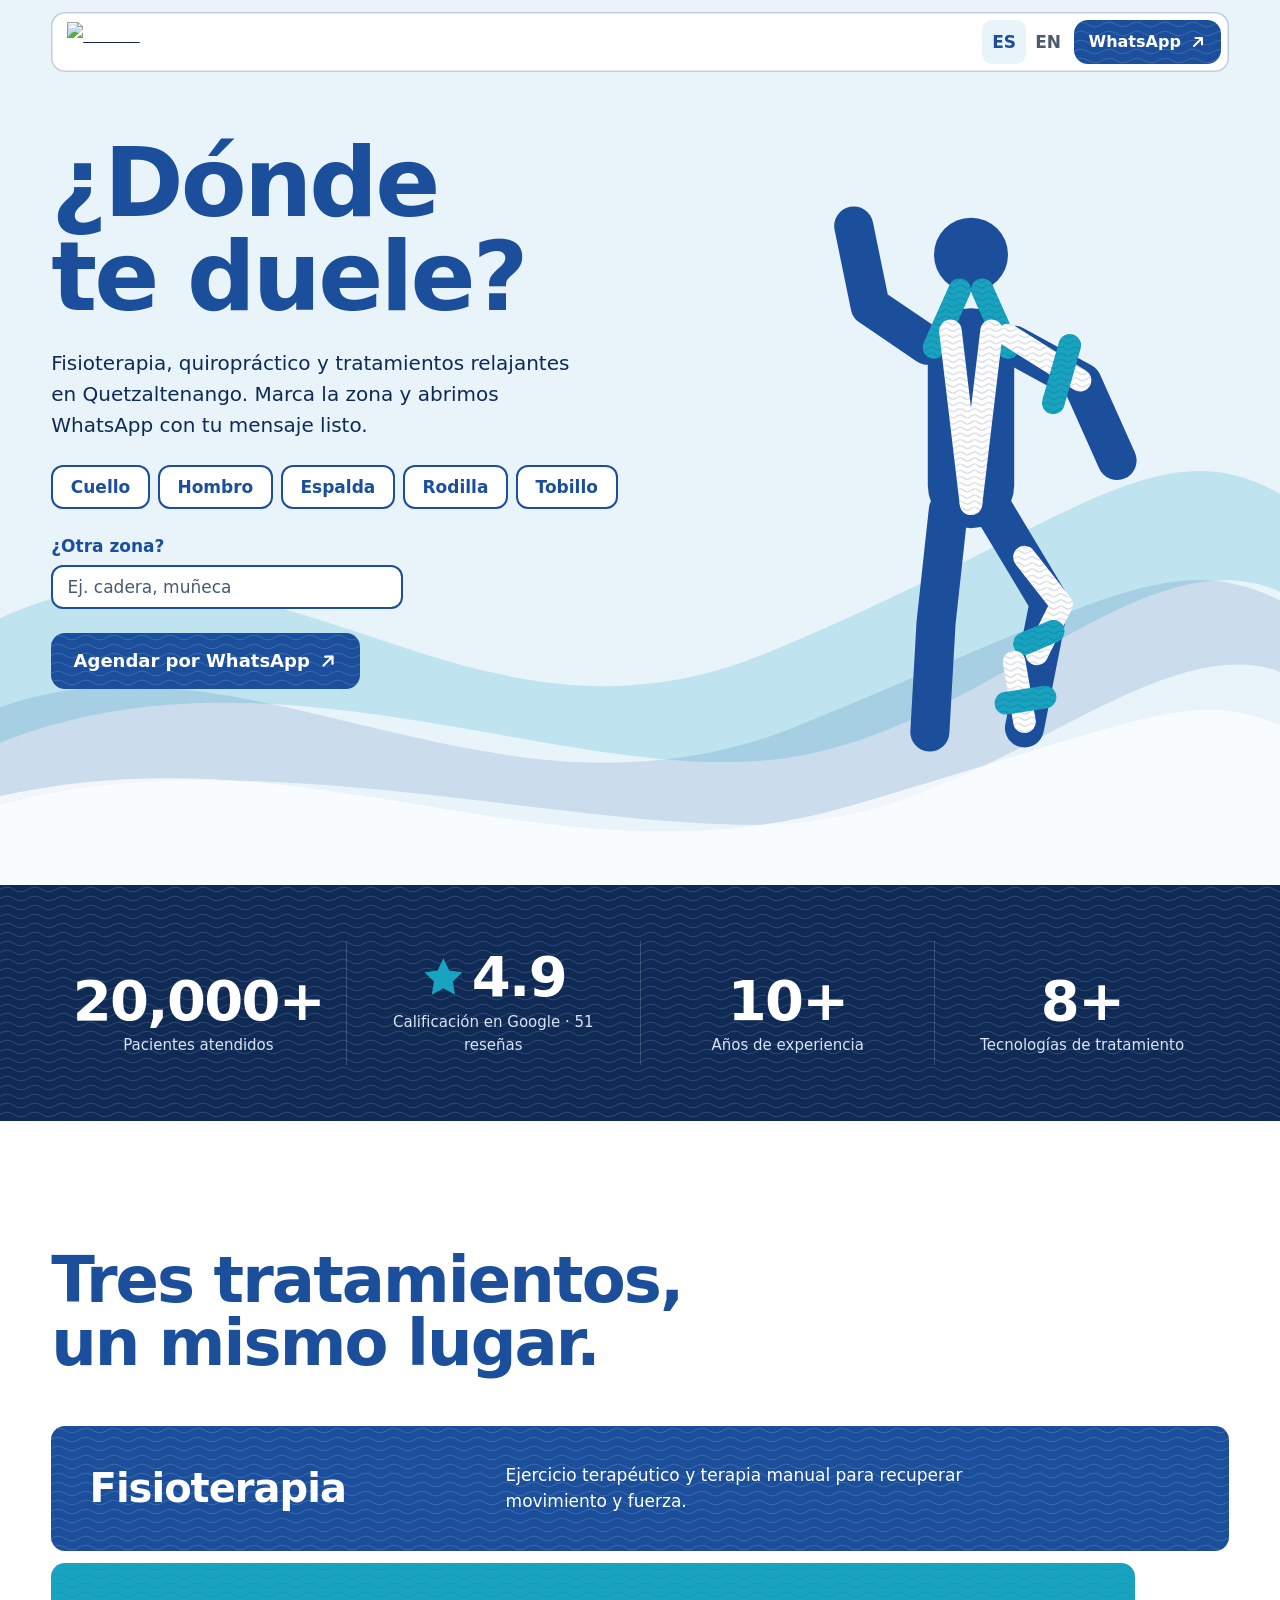
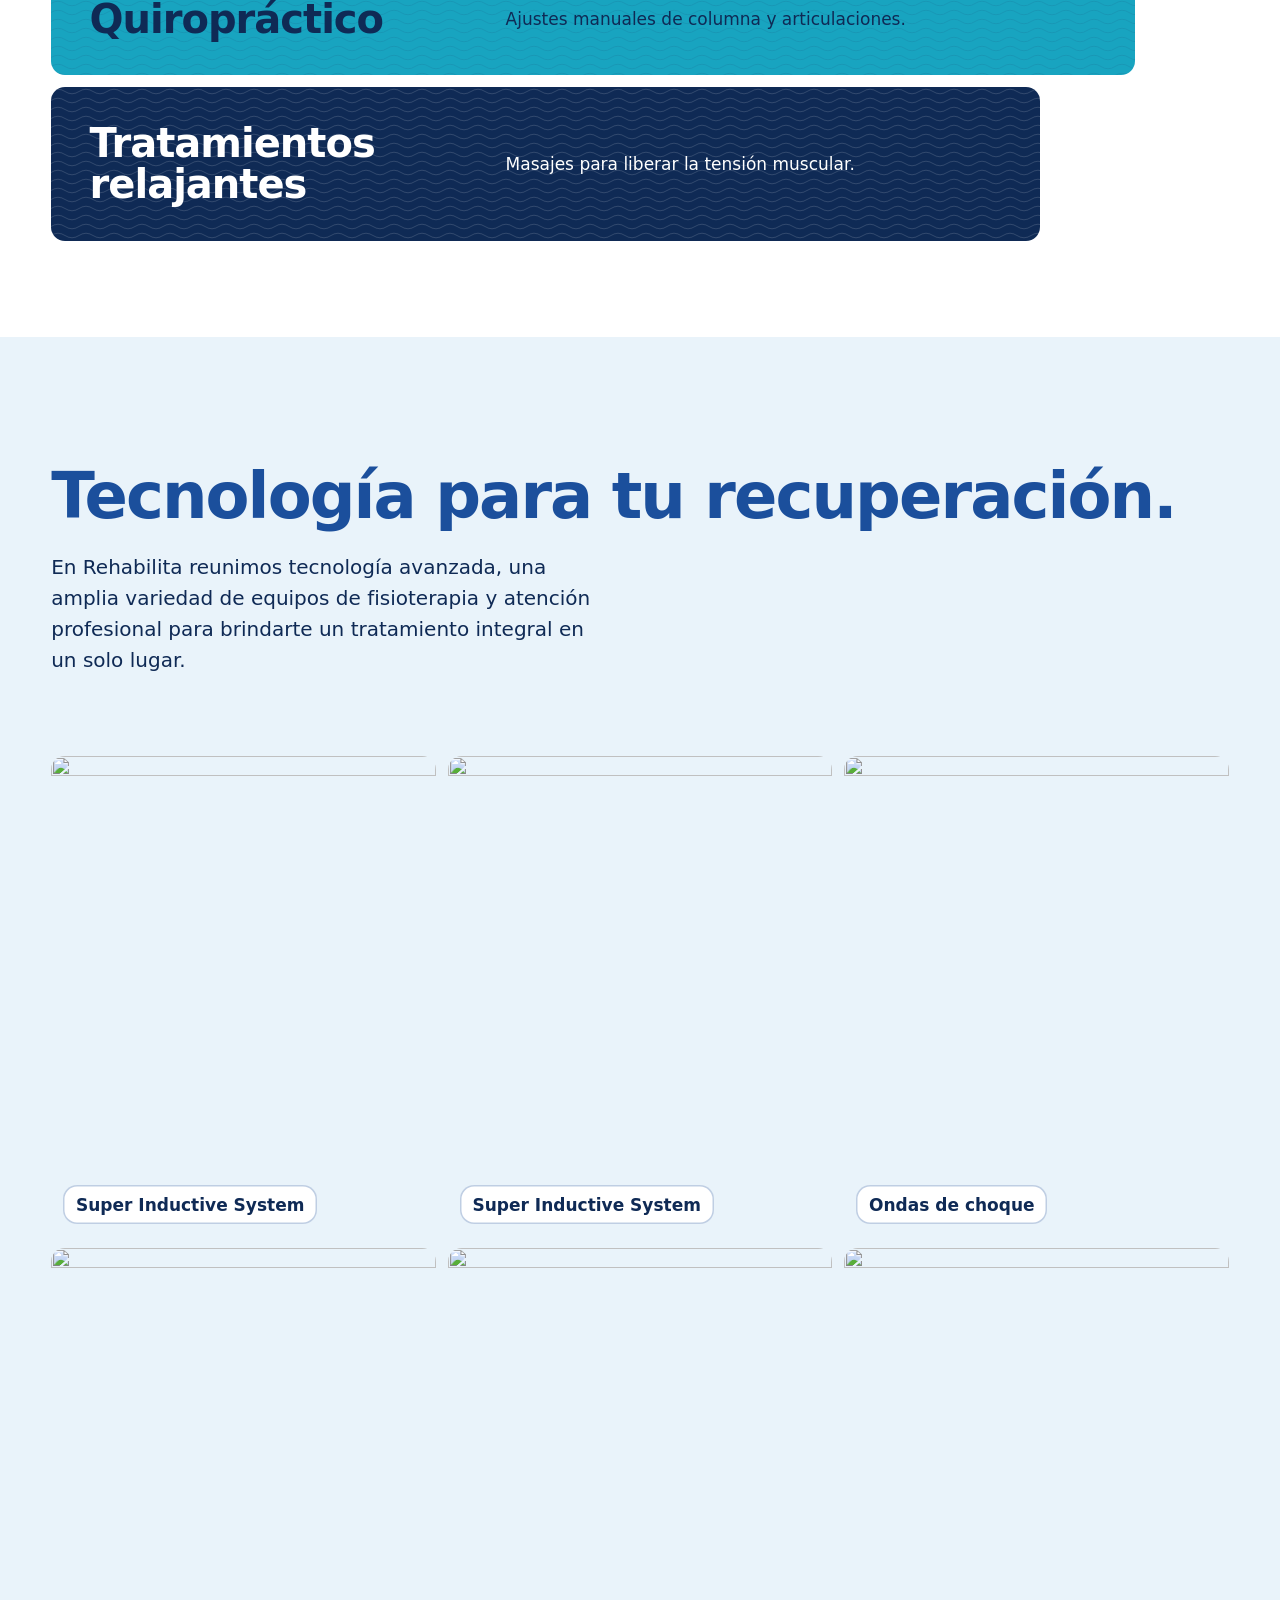
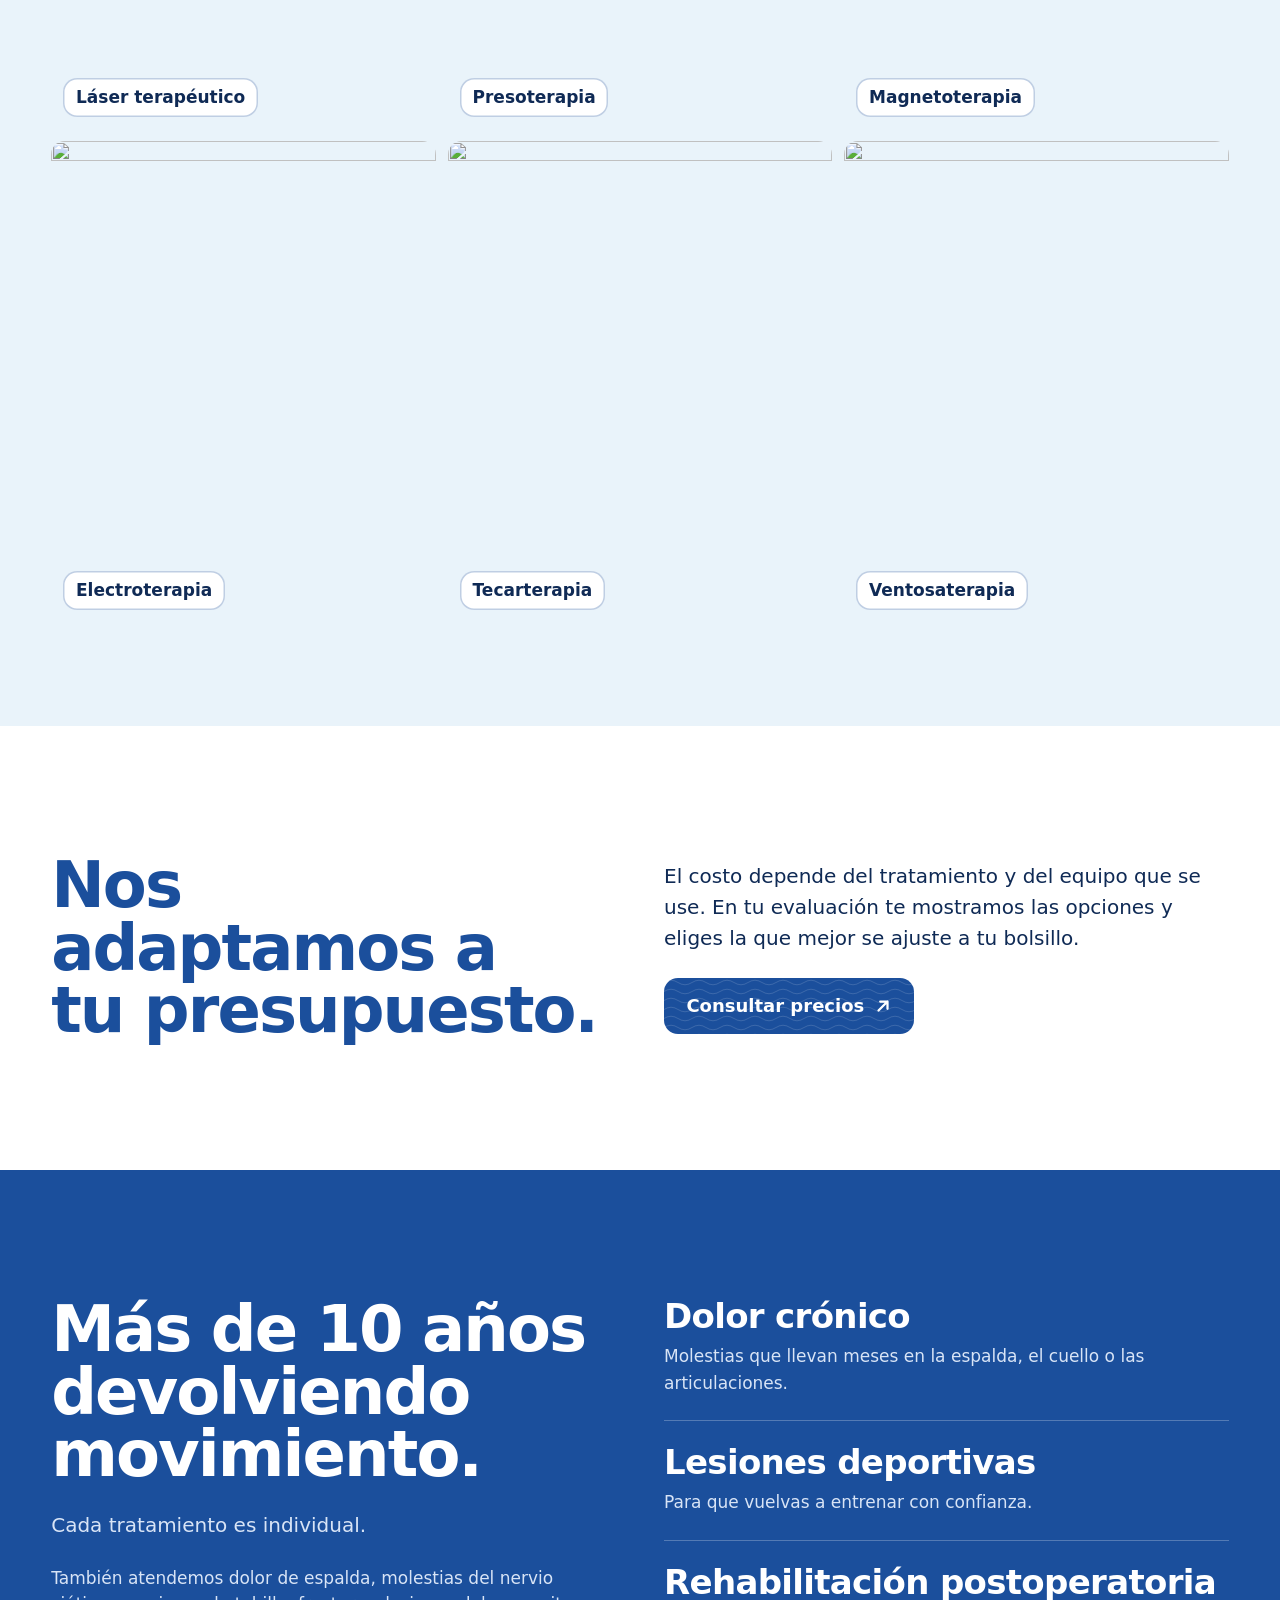
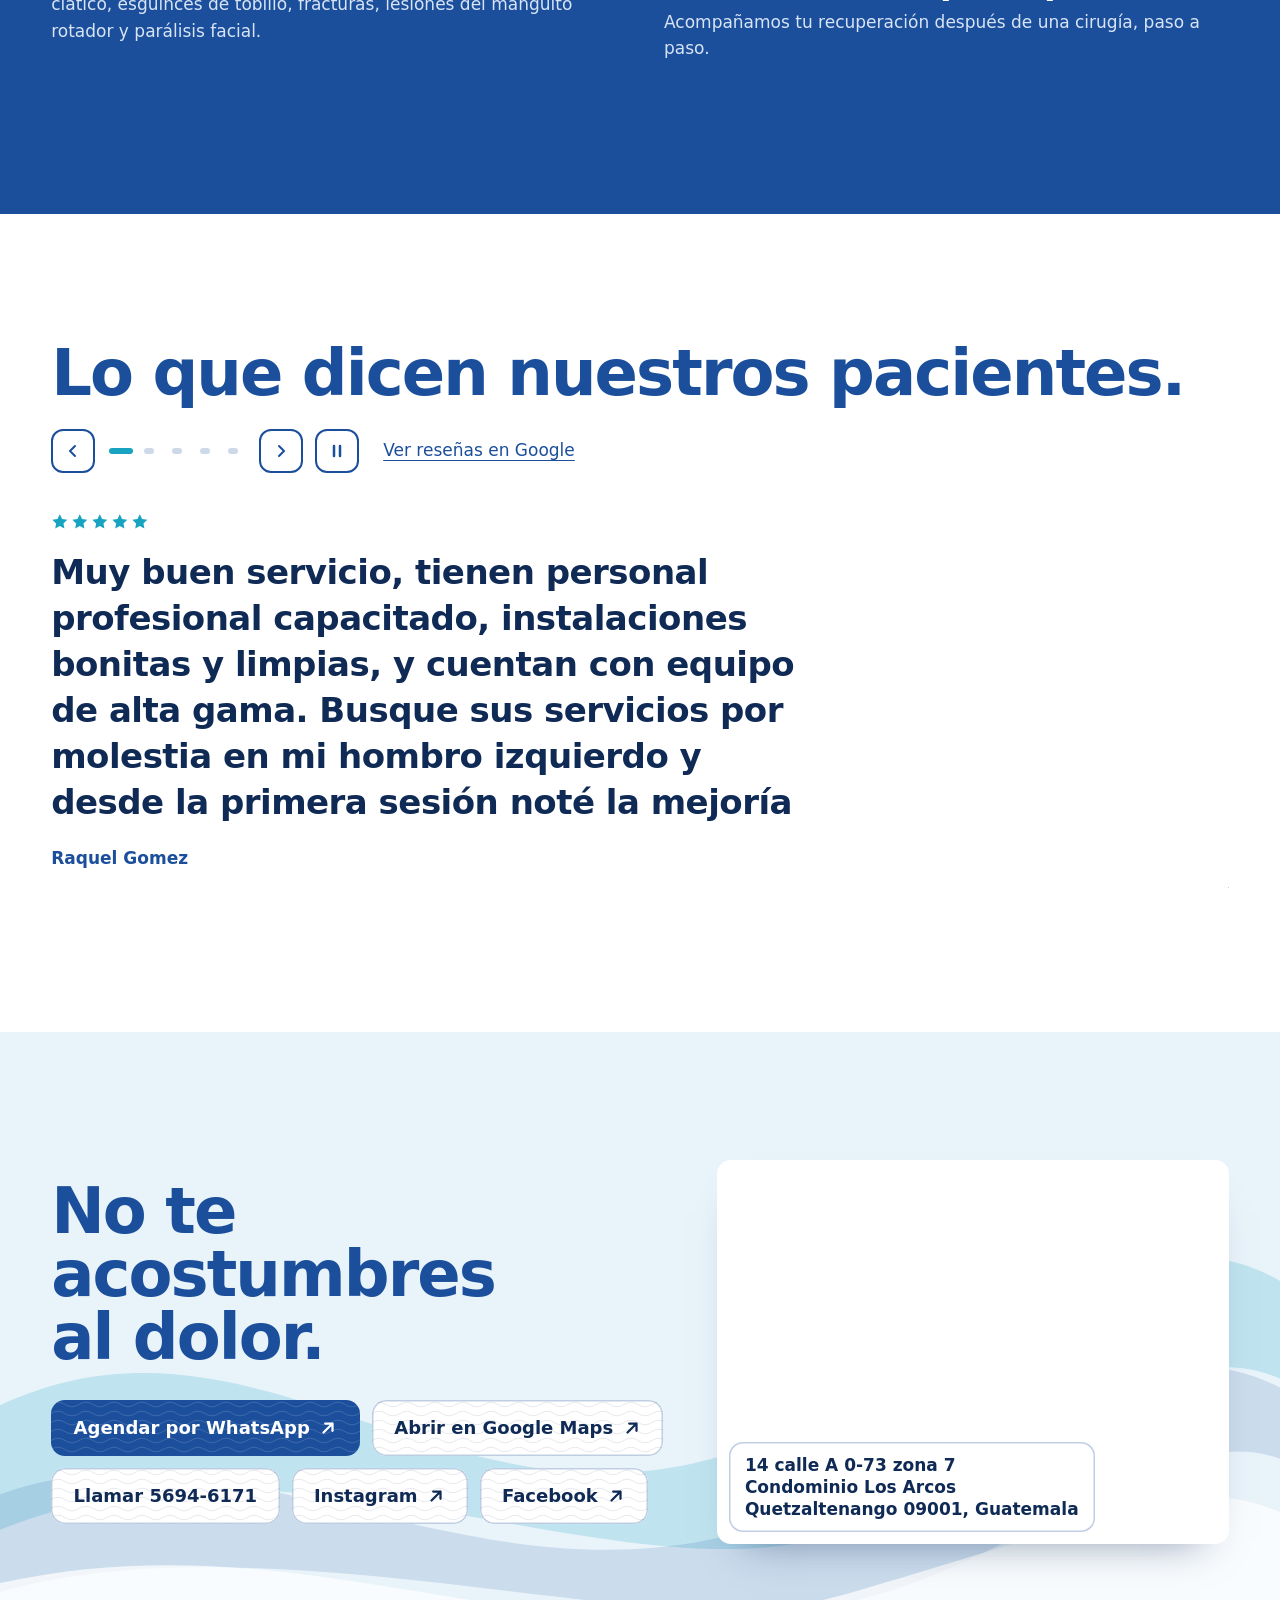
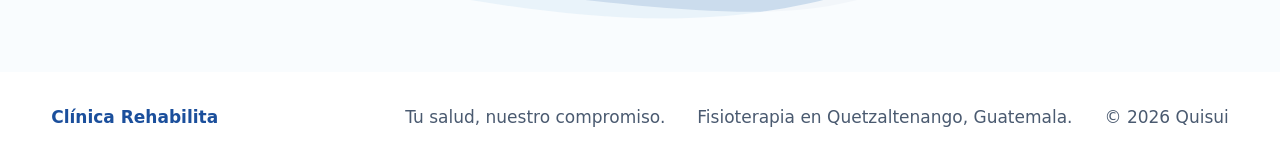
==== commit 331a35a9: "deploy: Quisui/clinica-rehabilita@d583457e6055fbf24d9a14e531e0482cb4ec0d38" ====
--- a/index.html
+++ b/index.html
@@ -1 +1 @@
-<!DOCTYPE html><!--3Gft43ae0DNYAPHUsOqbh--><html lang="es" class="__variable_b0669f"><head><meta charSet="utf-8"/><meta name="viewport" content="width=device-width, initial-scale=1"/><link rel="preload" href="/clinica-rehabilita-site/_next/static/media/c609bc916991e10c-s.p.woff2" as="font" crossorigin="" type="font/woff2"/><link rel="preload" as="image" href="/clinica-rehabilita-site/_next/static/media/logo.2480aa05.png"/><style data-precedence="next" data-href="/clinica-rehabilita-site/_next/static/css/4f9c1192723a50b1.css">@font-face{font-family:Red Hat Display;font-style:normal;font-weight:300 900;font-display:swap;src:url(/clinica-rehabilita-site/_next/static/media/670b84281b234e8b-s.woff2) format("woff2");unicode-range:u+0100-02ba,u+02bd-02c5,u+02c7-02cc,u+02ce-02d7,u+02dd-02ff,u+0304,u+0308,u+0329,u+1d00-1dbf,u+1e00-1e9f,u+1ef2-1eff,u+2020,u+20a0-20ab,u+20ad-20c4,u+2113,u+2c60-2c7f,u+a720-a7ff}@font-face{font-family:Red Hat Display;font-style:normal;font-weight:300 900;font-display:swap;src:url(/clinica-rehabilita-site/_next/static/media/c609bc916991e10c-s.p.woff2) format("woff2");unicode-range:u+00??,u+0131,u+0152-0153,u+02bb-02bc,u+02c6,u+02da,u+02dc,u+0304,u+0308,u+0329,u+2000-206f,u+20ac,u+2122,u+2191,u+2193,u+2212,u+2215,u+feff,u+fffd}@font-face{font-family:Red Hat Display Fallback;src:local("Arial");ascent-override:102.68%;descent-override:30.76%;line-gap-override:0.00%;size-adjust:99.15%}.__className_b0669f{font-family:Red Hat Display,Red Hat Display Fallback;font-style:normal}.__variable_b0669f{--font:"Red Hat Display","Red Hat Display Fallback"}:root{--blue:#1b4f9c;--teal:#18a4c0;--sky:#e9f3fa;--navy:#0f2a55;--paper:#fff;--muted:#4a5a70;--on-blue-muted:#d8e4f6;--gutter:clamp(1rem,4vw,3.5rem);--section-pad:clamp(5rem,10vw,8rem) var(--gutter);--blue-faint:color-mix(in srgb,var(--blue) 22%,transparent);--ease:cubic-bezier(0.16,1,0.3,1);--weave:url("data:image/svg+xml,%3Csvg xmlns='http://www.w3.org/2000/svg' width='28' height='9'%3E%3Cpath d='M0 4.5Q7 0 14 4.5T28 4.5' fill='none' stroke='%230f2a55' stroke-opacity='.1'/%3E%3C/svg%3E");--weave-light:url("data:image/svg+xml,%3Csvg xmlns='http://www.w3.org/2000/svg' width='28' height='9'%3E%3Cpath d='M0 4.5Q7 0 14 4.5T28 4.5' fill='none' stroke='%23fff' stroke-opacity='.14'/%3E%3C/svg%3E")}*,:after,:before{box-sizing:border-box}html{-webkit-text-size-adjust:100%}body{background:var(--paper);color:var(--navy);font:500 1.0625rem/1.55 var(--font),system-ui,sans-serif}body,dd,dl,h1,h2,h3,p,ul{margin:0}h1,h2{color:var(--blue);font-weight:900;letter-spacing:-.03em;line-height:.98;text-wrap:balance}h1{font-size:clamp(2.75rem,8.5vw,6rem)}h2{font-size:clamp(2.125rem,5.5vw,4rem)}a{color:inherit}:focus-visible{outline:3px solid var(--navy);outline-offset:3px}.skip{position:absolute;left:-999px}.skip:focus{left:1rem;top:1rem;z-index:20;background:var(--paper);padding:.5rem 1rem}.lead{font-size:clamp(1.0625rem,1.6vw,1.25rem);max-width:34rem}.strip{border-radius:14px;background-image:var(--weave);color:var(--navy)}.strip.blue,.strip.navy{background-color:var(--blue);background-image:var(--weave-light);color:var(--paper)}.strip.navy{background-color:var(--navy)}.strip.teal{background-color:var(--teal)}.strip.plain{background-image:none}.strip.white{background-color:var(--paper);box-shadow:inset 0 0 0 1.5px color-mix(in srgb,var(--blue) 28%,transparent)}.cta{display:inline-flex;align-items:center;gap:.6rem;min-height:3.5rem;padding:.75rem 1.4rem;font-weight:800;font-size:1.125rem;text-decoration:none;transition:transform .35s var(--ease),filter .35s var(--ease)}.cta:hover{transform:translateY(-2px) scaleX(1.02);filter:drop-shadow(0 10px 12px rgb(15 42 85/.22))}.cta:active{transform:none}.cta.small{min-height:2.75rem;padding:.4rem .9rem;font-size:1rem}.arrow{width:1em;height:1em;flex:none}.picked{padding:.1rem .6rem;border-radius:8px;background:var(--paper);color:var(--blue);font-size:.9375rem}.ribbons{position:absolute;inset:auto 0 0;width:100%;height:min(100%,40rem);pointer-events:none}.ribbons .teal{fill:var(--teal);opacity:.2}.ribbons .blue{fill:var(--blue);opacity:.14}.ribbons .white{fill:var(--paper);opacity:.75}.bar{position:-webkit-sticky;position:sticky;top:.75rem;z-index:10;align-items:center;gap:.25rem;margin:.75rem var(--gutter) 0;padding:.5rem .5rem .5rem 1rem;box-shadow:0 12px 28px -18px rgb(15 42 85/.45)}.bar,.logo{display:flex}.logo{min-width:0;margin-right:auto}.logo img{width:9rem;max-width:100%;height:auto}.lang{display:flex}.lang a{display:grid;place-items:center;min-width:2.75rem;min-height:2.75rem;border-radius:10px;font-weight:800;text-decoration:none;color:var(--muted)}.lang a:hover{color:var(--blue)}.lang a[aria-current]{background:var(--sky);color:var(--blue)}.hero{display:grid;grid-template-columns:1.1fr .9fr;grid-template-areas:"title figure" "lead figure" "zones figure" "other figure" "cta figure";grid-template-rows:1fr auto auto auto 1fr;align-items:start;justify-items:start;grid-gap:1.5rem 2rem;gap:1.5rem 2rem;margin-top:-4.5rem;padding:8.5rem var(--gutter) 4rem;min-height:min(100svh,54rem);background:var(--sky);overflow:clip}.hero,.hero>*{position:relative}.hero>.ribbons{position:absolute}.hero h1{grid-area:title;align-self:end}.hero .lead{grid-area:lead}.hero .cta{grid-area:cta}.zones{grid-area:zones;display:flex;flex-wrap:wrap;gap:.5rem}.other input,.rail-nav>button,.zones button{min-height:2.75rem;border:2px solid var(--blue);border-radius:12px;background:var(--paper)}.zones button{padding:.4rem 1.1rem;color:var(--blue);font:inherit;font-weight:700;cursor:pointer;transition:background-color .2s,color .2s}.zones button:hover{background:var(--sky)}.zones button[aria-pressed=true]{background:var(--blue);color:var(--paper)}.other{grid-area:other;display:grid;grid-gap:.35rem;gap:.35rem;width:min(100%,22rem);font-weight:700;color:var(--blue)}.other input{padding:.4rem .9rem;color:var(--navy);font:inherit;font-weight:500}.other input::placeholder{color:var(--muted)}.figure{grid-area:figure;place-self:center;width:min(100%,27rem);height:auto}.figure .body{fill:var(--blue)}.figure .body path{stroke:var(--blue)}.figure .body path,.tape path{fill:none;stroke-linecap:round;stroke-linejoin:round}.tape path{stroke-width:22;stroke-dasharray:1;animation:lay .7s var(--ease) both;animation-delay:inherit}.tape .weave{stroke:url(#weave)}#weave path{fill:none;stroke:var(--navy);stroke-opacity:.22}.tape .teal{stroke:var(--teal)}.tape .white{stroke:var(--paper)}.figure .hit{fill:transparent;cursor:pointer}@keyframes lay{0%{stroke-dashoffset:1}}.services{padding:clamp(5rem,10vw,8rem) var(--gutter) clamp(4rem,8vw,6rem)}.services ul{list-style:none;padding:0;margin-top:clamp(2rem,4vw,3.5rem);display:grid;grid-gap:.75rem;gap:.75rem}.services li{display:grid;grid-template-columns:minmax(0,24rem) minmax(0,1fr);align-items:center;grid-gap:.5rem 2rem;gap:.5rem 2rem;width:var(--cut);padding:clamp(1.25rem,3vw,2.25rem) clamp(1.25rem,3vw,2.5rem)}.services h3{font-size:clamp(1.5rem,3.4vw,2.5rem);font-weight:900;letter-spacing:-.025em;line-height:1.02}.services p{max-width:30rem}.tech{display:grid;grid-gap:1.5rem;gap:1.5rem;padding:var(--section-pad);background:var(--sky)}.gallery{list-style:none;margin:clamp(1rem,3vw,2rem) 0 0;padding:0;display:grid;grid-template-columns:repeat(3,minmax(0,1fr));grid-gap:.75rem;gap:.75rem}.gallery figure{position:relative;margin:0}.gallery img{display:block;width:100%;height:auto;aspect-ratio:4/5;object-fit:cover;border-radius:14px}.gallery figcaption{position:absolute;left:.75rem;bottom:.75rem;padding:.4rem .8rem;font-weight:800}.reviews{display:grid;grid-gap:2.5rem;gap:2.5rem;padding:var(--section-pad)}.reviews-head{display:flex;flex-wrap:wrap;align-items:flex-end;justify-content:space-between;gap:1.5rem 2rem}.rail{list-style:none;margin:0;padding:0;display:flex;overflow-x:auto;scroll-snap-type:x mandatory;scrollbar-width:none}.rail::-webkit-scrollbar{display:none}.rail li{flex:0 0 100%;display:grid;grid-gap:1.25rem;gap:1.25rem;align-content:start;scroll-snap-align:start}.rail blockquote{max-width:48rem;margin:0;font-size:clamp(1.375rem,2.8vw,2.125rem);font-weight:600;letter-spacing:-.015em;line-height:1.35;text-wrap:pretty}.rail blockquote.long{max-width:60rem;font-size:clamp(1.0625rem,1.6vw,1.3125rem);font-weight:500;line-height:1.55}.rail-nav{display:flex;flex-wrap:wrap;align-items:center;gap:.75rem}.rail-nav>button{display:grid;place-items:center;width:2.75rem;color:var(--blue);cursor:pointer}.rail-nav>button svg{width:1rem}.rail-nav>button.next svg{scale:-1 1}.rail-nav>button:hover{background:var(--sky)}.dots{display:flex}.dots button{display:grid;place-items:center;width:1.75rem;height:2.75rem;border:0;padding:0;background:none;cursor:pointer}.dots span{width:.625rem;height:.375rem;border-radius:3px;background:var(--blue-faint);transition:width .5s var(--ease),background-color .3s}.dots button:hover span{background:color-mix(in srgb,var(--blue) 50%,transparent)}.dots [aria-current] span{width:1.5rem;background:var(--teal)}.rail-nav .more{margin-left:.75rem;white-space:nowrap;color:var(--blue);text-underline-offset:.25em}.rail-nav .more:hover{color:var(--navy)}.stars{display:flex;gap:.15rem}.stars svg{width:1.1rem;fill:var(--teal)}.reviews .name{display:grid;font-weight:800;color:var(--blue)}.reviews .name small{font-weight:500;color:var(--muted)}.focus{display:grid;grid-template-columns:1fr 1fr;grid-gap:3rem;gap:3rem;padding:var(--section-pad);background:var(--blue);color:var(--paper)}.focus h2{color:inherit}.focus>div{display:grid;grid-gap:1.5rem;gap:1.5rem;align-content:start}.focus dd,.focus p{max-width:34rem;color:var(--on-blue-muted)}.focus dl>div{position:relative;padding:1.5rem 0}.focus dl>div+div:before{content:"";position:absolute;inset:0 0 auto;height:1px;background:rgb(255 255 255/.25);transform-origin:left}.focus dl>div:first-child{padding-top:0}.focus dt{font-size:clamp(1.5rem,2.8vw,2.125rem);font-weight:800;letter-spacing:-.02em;line-height:1.1}.focus dd{margin-top:.5rem}.visit{grid-template-columns:1.1fr .9fr;align-items:center;grid-gap:2.5rem;gap:2.5rem;padding:var(--section-pad);background:var(--sky);overflow:clip}.visit,.visit>div{position:relative;display:grid}.visit>div{grid-gap:2rem;gap:2rem}.links{display:flex;flex-wrap:wrap;gap:.75rem}.map{position:relative;height:100%;min-height:24rem;margin:0;border-radius:14px;overflow:hidden;background:var(--paper);box-shadow:0 24px 40px -28px rgb(15 42 85/.5)}.map iframe{position:absolute;inset:0;width:100%;height:100%;border:0}.map figcaption{position:absolute;left:.75rem;bottom:.75rem;padding:.75rem 1rem}.map address{font-style:normal;font-weight:700;line-height:1.3}footer{display:flex;flex-wrap:wrap;gap:.5rem 2rem;padding:2rem var(--gutter);color:var(--muted)}footer strong{margin-right:auto;color:var(--blue);font-weight:900}.lost{display:grid;grid-gap:3rem;gap:3rem;align-content:center;min-height:100svh;padding:var(--gutter);background:var(--sky)}.lost>div{display:grid;grid-gap:1.5rem;gap:1.5rem;justify-items:start}.lost div+div h1{font-size:clamp(1.75rem,4vw,2.75rem)}@media (max-width:820px){.hero{grid-template-columns:auto 1fr;grid-template-areas:"title title" "lead lead" "zones figure" "other other" "cta cta";grid-template-rows:none;align-items:center;gap:1.25rem 1rem;padding:6.5rem var(--gutter) 2.5rem;min-height:0}.zones{flex-direction:column}.figure{width:min(100%,15rem)}.hero .cta{justify-self:stretch;justify-content:center}.services li{grid-template-columns:1fr}.gallery{display:flex;overflow-x:auto;scroll-snap-type:x mandatory;margin-inline:calc(-1 * var(--gutter));padding-inline:var(--gutter);scroll-padding-inline:var(--gutter)}.gallery li{flex:0 0 78%;scroll-snap-align:start}.focus,.visit{grid-template-columns:1fr}}@keyframes rise{0%{opacity:0;translate:0 1.5rem}}@keyframes unroll{0%{-webkit-clip-path:inset(0 100% 0 0 round 14px);clip-path:inset(0 100% 0 0 round 14px)}to{-webkit-clip-path:inset(0 0 0 0 round 14px);clip-path:inset(0 0 0 0 round 14px)}}@keyframes slide{0%{opacity:0;translate:5rem 0}}@keyframes draw{0%{scale:0 1}}@keyframes drift{0%{transform:translateX(-4%) scaleX(1.1)}to{transform:translateX(4%) scaleX(1.1)}}.hero .cta,.hero .lead,.hero h1,.zones{animation:rise .8s var(--ease) both}.hero .lead{animation-delay:.08s}.zones{animation-delay:.16s}.hero .cta{animation-delay:.24s}.ribbons path{transform-box:view-box;transform-origin:center;animation:drift 16s ease-in-out infinite alternate}.ribbons .blue{animation-duration:23s;animation-direction:alternate-reverse}@keyframes card-in{0%{opacity:.35;scale:.92}}@keyframes slide-focus{0%,to{opacity:.15;filter:blur(6px)}50%{opacity:1;filter:none}}@supports (animation-timeline:view()){.rail li{animation:slide-focus linear both;animation-timeline:view(inline)}.services li{animation:unroll linear both;animation-timeline:view();animation-range:entry 10% entry 100%}.focus dl>div{animation:slide linear both;animation-timeline:view();animation-range:entry 0 cover 28%}.focus dl>div:nth-child(2){animation-range:entry 0 cover 36%}.focus dl>div:nth-child(3){animation-range:entry 0 cover 44%}.focus dl>div:before{animation:draw linear both;animation-timeline:view();animation-range:entry 0 cover 30%}.gallery li{animation:rise linear both;animation-timeline:view();animation-range:entry 0 cover 25%}.gallery li:nth-child(3n+2){animation-range:entry 10% cover 30%}.gallery li:nth-child(3n){animation-range:entry 20% cover 35%}@media (max-width:820px){.gallery li,.gallery li:nth-child(n){animation:card-in linear both;animation-timeline:view(inline);animation-range:entry 0 entry 100%}}.focus p,.links,.map{animation:rise linear both;animation-timeline:view();animation-range:entry 0 entry 100%}}@media (prefers-reduced-motion:reduce){*,:after,:before{animation:none!important;transition:none!important}}</style><link rel="preload" as="script" fetchPriority="low" href="/clinica-rehabilita-site/_next/static/chunks/webpack-40e034ae8c9e78b7.js"/><script src="/clinica-rehabilita-site/_next/static/chunks/4bd1b696-c023c6e3521b1417.js" async=""></script><script src="/clinica-rehabilita-site/_next/static/chunks/255-e89668bc65a70b9c.js" async=""></script><script src="/clinica-rehabilita-site/_next/static/chunks/main-app-6a219d1985ea5966.js" async=""></script><script src="/clinica-rehabilita-site/_next/static/chunks/769-528ad9ebf0307c7c.js" async=""></script><script src="/clinica-rehabilita-site/_next/static/chunks/app/(es)/layout-0467f55203f850b7.js" async=""></script><script src="/clinica-rehabilita-site/_next/static/chunks/850-86b010cd010233cc.js" async=""></script><script src="/clinica-rehabilita-site/_next/static/chunks/427-a2b00a8018a6fd8c.js" async=""></script><script src="/clinica-rehabilita-site/_next/static/chunks/app/(es)/page-0467c59e40808843.js" async=""></script><link rel="preload" href="https://www.googletagmanager.com/gtag/js?id=G-6ZWHTCSFQ5" as="script"/><meta name="next-size-adjust" content=""/><meta name="theme-color" content="#1b4f9c"/><title>Fisioterapia en Quetzaltenango (Xela) | Clínica Rehabilita</title><meta name="description" content="Fisioterapia, quiropráctico y tratamientos relajantes en Quetzaltenango, Xela. Tecnología avanzada y más de 10 años de experiencia. Agenda por WhatsApp."/><link rel="canonical" href="https://quisui.github.io/clinica-rehabilita-site/"/><link rel="alternate" hrefLang="es" href="https://quisui.github.io/clinica-rehabilita-site/"/><link rel="alternate" hrefLang="en" href="https://quisui.github.io/clinica-rehabilita-site/en/"/><meta name="google-site-verification" content="k5ZRB02fKb9Fg0XEQlkeEaXRJ7b_GhYfSyZl1WuYiGo"/><meta property="og:title" content="Fisioterapia en Quetzaltenango (Xela) | Clínica Rehabilita"/><meta property="og:description" content="Fisioterapia, quiropráctico y tratamientos relajantes en Quetzaltenango, Xela. Tecnología avanzada y más de 10 años de experiencia. Agenda por WhatsApp."/><meta property="og:url" content="https://quisui.github.io/clinica-rehabilita-site/"/><meta property="og:site_name" content="Clínica Rehabilita"/><meta property="og:locale" content="es_GT"/><meta property="og:image" content="https://quisui.github.io/clinica-rehabilita-site/og.png"/><meta property="og:image:width" content="1200"/><meta property="og:image:height" content="630"/><meta property="og:image:alt" content="Clínica Rehabilita"/><meta property="og:type" content="website"/><meta name="twitter:card" content="summary_large_image"/><meta name="twitter:title" content="Fisioterapia en Quetzaltenango (Xela) | Clínica Rehabilita"/><meta name="twitter:description" content="Fisioterapia, quiropráctico y tratamientos relajantes en Quetzaltenango, Xela. Tecnología avanzada y más de 10 años de experiencia. Agenda por WhatsApp."/><meta name="twitter:image" content="https://quisui.github.io/clinica-rehabilita-site/og.png"/><link rel="icon" href="/clinica-rehabilita-site/icon.png"/><link rel="apple-touch-icon" href="/clinica-rehabilita-site/icon.png"/><script src="/clinica-rehabilita-site/_next/static/chunks/polyfills-42372ed130431b0a.js" noModule=""></script></head><body><div hidden=""><!--$--><!--/$--></div><a class="skip" href="#main">Saltar al contenido</a><header class="bar strip white plain"><a class="logo" href="/clinica-rehabilita-site/"><img alt="Clínica Rehabilita" width="432" height="121" decoding="async" data-nimg="1" style="color:transparent" src="/clinica-rehabilita-site/_next/static/media/logo.2480aa05.png"/></a><nav class="lang" aria-label="Idioma"><a hrefLang="es" aria-current="page" href="/clinica-rehabilita-site/">ES</a><a hrefLang="en" href="/clinica-rehabilita-site/en/">EN</a></nav><a class="strip blue cta small" href="https://wa.me/50256946171?text=Hola%2C%20quiero%20agendar%20una%20cita%20en%20Cl%C3%ADnica%20Rehabilita." target="_blank" rel="noopener noreferrer">WhatsApp<svg class="arrow" viewBox="0 0 16 16" aria-hidden="true"><path d="M4 12 12 4M5.5 4H12v6.5" fill="none" stroke="currentColor" stroke-width="2" stroke-linecap="round" stroke-linejoin="round"></path></svg></a></header><main id="main"><section class="hero"><svg class="ribbons" viewBox="0 0 1440 800" preserveAspectRatio="xMidYMax slice" aria-hidden="true"><path class="teal" d="M0 500C300 360 520 680 860 540S1300 280 1440 360V470C1280 400 1100 640 860 660S300 520 0 640Z"></path><path class="blue" d="M0 600C280 500 560 760 900 620S1320 420 1440 480V560C1300 510 1120 710 900 730S280 630 0 710Z"></path><path class="white" d="M0 700C360 620 620 810 960 710S1340 580 1440 620V800H0Z"></path></svg><h1>¿Dónde te duele?</h1><p class="lead">Fisioterapia, quiropráctico y tratamientos relajantes en Quetzaltenango. Marca la zona y abrimos WhatsApp con tu mensaje listo.</p><div class="zones" role="group" aria-label="Zona de la molestia"><button type="button" aria-pressed="false">Cuello</button><button type="button" aria-pressed="false">Hombro</button><button type="button" aria-pressed="false">Espalda</button><button type="button" aria-pressed="false">Rodilla</button><button type="button" aria-pressed="false">Tobillo</button></div><label class="other">¿Otra zona?<input type="text" maxLength="60" placeholder="Ej. cadera, muñeca" value=""/></label><svg class="figure" viewBox="0 0 420 560" role="img" aria-label="Figura humana con cinta kinesiológica aplicada en la zona elegida"><defs><pattern id="weave" width="14" height="6" patternUnits="userSpaceOnUse"><path d="M0 3Q3.5 0 7 3T14 3"></path></pattern></defs><g class="body"><circle cx="210" cy="62" r="36"></circle><path d="M210 156V286" stroke-width="84"></path><path d="M168 150 112 112 96 34M252 150 318 186 352 262M188 310 176 420 170 526M232 310 286 400 262 522" stroke-width="38"></path></g><g class="tape"><g style="animation-delay:0ms"><path d="M199 96 174 152" pathLength="1" class="teal"></path><path d="M199 96 174 152" pathLength="1" class="weave"></path></g><g style="animation-delay:90ms"><path d="M221 96 246 152" pathLength="1" class="teal"></path><path d="M221 96 246 152" pathLength="1" class="weave"></path></g></g><g class="tape"><g style="animation-delay:0ms"><path d="M246 140 316 184" pathLength="1" class="white"></path><path d="M246 140 316 184" pathLength="1" class="weave"></path></g><g style="animation-delay:90ms"><path d="M306 150 290 206" pathLength="1" class="teal"></path><path d="M306 150 290 206" pathLength="1" class="weave"></path></g></g><g class="tape"><g style="animation-delay:0ms"><path d="M210 304 190 136" pathLength="1" class="white"></path><path d="M210 304 190 136" pathLength="1" class="weave"></path></g><g style="animation-delay:90ms"><path d="M210 304 230 136" pathLength="1" class="white"></path><path d="M210 304 230 136" pathLength="1" class="weave"></path></g></g><g class="tape"><g style="animation-delay:0ms"><path d="M262 356 298 402 274 450" pathLength="1" class="white"></path><path d="M262 356 298 402 274 450" pathLength="1" class="weave"></path></g><g style="animation-delay:90ms"><path d="M262 440 290 428" pathLength="1" class="teal"></path><path d="M262 440 290 428" pathLength="1" class="weave"></path></g></g><g class="tape"><g style="animation-delay:0ms"><path d="M252 458 262 516" pathLength="1" class="white"></path><path d="M252 458 262 516" pathLength="1" class="weave"></path></g><g style="animation-delay:90ms"><path d="M244 498 282 492" pathLength="1" class="teal"></path><path d="M244 498 282 492" pathLength="1" class="weave"></path></g></g><circle class="hit" cx="210" cy="106" r="30"></circle><circle class="hit" cx="300" cy="178" r="46"></circle><circle class="hit" cx="210" cy="222" r="52"></circle><circle class="hit" cx="284" cy="402" r="42"></circle><circle class="hit" cx="264" cy="508" r="38"></circle></svg><a class="strip blue cta" href="https://wa.me/50256946171?text=Hola%2C%20quiero%20agendar%20una%20cita%20en%20Cl%C3%ADnica%20Rehabilita." target="_blank" rel="noopener noreferrer">Agendar por WhatsApp<svg class="arrow" viewBox="0 0 16 16" aria-hidden="true"><path d="M4 12 12 4M5.5 4H12v6.5" fill="none" stroke="currentColor" stroke-width="2" stroke-linecap="round" stroke-linejoin="round"></path></svg></a></section><section class="services"><h2>Tres tratamientos, un mismo lugar.</h2><ul><li class="strip blue" style="--cut:100%"><h3>Fisioterapia</h3><p>Ejercicio terapéutico y terapia manual para recuperar movimiento y fuerza.</p></li><li class="strip teal" style="--cut:92%"><h3>Quiropráctico</h3><p>Ajustes manuales de columna y articulaciones.</p></li><li class="strip navy" style="--cut:84%"><h3>Tratamientos relajantes</h3><p>Masajes para liberar la tensión muscular.</p></li></ul></section><section class="tech"><h2>Tecnología para tu recuperación.</h2><p class="lead">En Rehabilita reunimos tecnología avanzada, una amplia variedad de equipos de fisioterapia y atención profesional para brindarte un tratamiento integral en un solo lugar.</p><ul class="gallery" tabindex="0" aria-label="Fotos de los equipos de la clínica"><li><figure><img alt="" loading="lazy" width="750" height="1000" decoding="async" data-nimg="1" style="color:transparent" src="/clinica-rehabilita-site/_next/static/media/sis.bf0a7fc3.jpg"/><figcaption class="strip white plain">Super Inductive System</figcaption></figure></li><li><figure><img alt="" loading="lazy" width="563" height="1000" decoding="async" data-nimg="1" style="color:transparent" src="/clinica-rehabilita-site/_next/static/media/sis-knee.2ab04034.jpg"/><figcaption class="strip white plain">Super Inductive System</figcaption></figure></li><li><figure><img alt="" loading="lazy" width="666" height="1000" decoding="async" data-nimg="1" style="color:transparent" src="/clinica-rehabilita-site/_next/static/media/shockwave.6c0273f3.jpg"/><figcaption class="strip white plain">Ondas de choque</figcaption></figure></li><li><figure><img alt="" loading="lazy" width="1000" height="666" decoding="async" data-nimg="1" style="color:transparent" src="/clinica-rehabilita-site/_next/static/media/laser.39e9bab6.jpg"/><figcaption class="strip white plain">Láser terapéutico</figcaption></figure></li><li><figure><img alt="" loading="lazy" width="1000" height="750" decoding="async" data-nimg="1" style="color:transparent" src="/clinica-rehabilita-site/_next/static/media/pressotherapy.8d7b9909.jpg"/><figcaption class="strip white plain">Presoterapia</figcaption></figure></li><li><figure><img alt="" loading="lazy" width="1000" height="666" decoding="async" data-nimg="1" style="color:transparent" src="/clinica-rehabilita-site/_next/static/media/magnetotherapy.16798fe3.jpg"/><figcaption class="strip white plain">Magnetoterapia</figcaption></figure></li><li><figure><img alt="" loading="lazy" width="666" height="1000" decoding="async" data-nimg="1" style="color:transparent" src="/clinica-rehabilita-site/_next/static/media/electrotherapy.c4fee2d6.jpg"/><figcaption class="strip white plain">Electroterapia</figcaption></figure></li><li><figure><img alt="" loading="lazy" width="666" height="1000" decoding="async" data-nimg="1" style="color:transparent" src="/clinica-rehabilita-site/_next/static/media/tecar.d7762364.jpg"/><figcaption class="strip white plain">Tecarterapia</figcaption></figure></li><li><figure><img alt="" loading="lazy" width="666" height="1000" decoding="async" data-nimg="1" style="color:transparent" src="/clinica-rehabilita-site/_next/static/media/cupping.481b8685.jpg"/><figcaption class="strip white plain">Ventosaterapia</figcaption></figure></li></ul></section><section class="focus"><div><h2>Más de 10 años devolviendo movimiento.</h2><p class="lead">Cada tratamiento es individual.</p><p>También atendemos dolor de espalda, molestias del nervio ciático, esguinces de tobillo, fracturas, lesiones del manguito rotador y parálisis facial.</p></div><dl><div><dt>Dolor crónico</dt><dd>Molestias que llevan meses en la espalda, el cuello o las articulaciones.</dd></div><div><dt>Lesiones deportivas</dt><dd>Para que vuelvas a entrenar con confianza.</dd></div><div><dt>Rehabilitación postoperatoria</dt><dd>Acompañamos tu recuperación después de una cirugía, paso a paso.</dd></div></dl></section><section class="reviews"><div class="reviews-head"><h2>Lo que dicen nuestros pacientes.</h2><div class="rail-nav"><button type="button" class="prev" aria-label="Reseña anterior"><svg viewBox="0 0 16 16" aria-hidden="true"><path d="M10 3 5 8l5 5" fill="none" stroke="currentColor" stroke-width="2" stroke-linecap="round" stroke-linejoin="round"></path></svg></button><div class="dots"><button type="button" aria-label="Ir a la reseña 1" aria-current="true"><span></span></button><button type="button" aria-label="Ir a la reseña 2"><span></span></button><button type="button" aria-label="Ir a la reseña 3"><span></span></button><button type="button" aria-label="Ir a la reseña 4"><span></span></button><button type="button" aria-label="Ir a la reseña 5"><span></span></button></div><button type="button" class="next" aria-label="Reseña siguiente"><svg viewBox="0 0 16 16" aria-hidden="true"><path d="M10 3 5 8l5 5" fill="none" stroke="currentColor" stroke-width="2" stroke-linecap="round" stroke-linejoin="round"></path></svg></button><button type="button" aria-label="Pausar reseñas"><svg viewBox="0 0 16 16" aria-hidden="true"><path d="M5 3v10M11 3v10" stroke="currentColor" stroke-width="2.5" stroke-linecap="round"></path></svg></button><a class="more" href="https://maps.google.com/?cid=5680674463315251665" target="_blank" rel="noopener noreferrer">Ver reseñas en Google</a></div></div><ul class="rail" tabindex="0" aria-label="Reseñas de pacientes en Google"><li><p class="stars" role="img" aria-label="5 de 5 estrellas"><svg viewBox="0 0 20 20" aria-hidden="true"><path d="M10 1.5l2.6 5.4 5.9.8-4.3 4.1 1 5.9L10 14.9l-5.2 2.8 1-5.9L1.5 7.7l5.9-.8z"></path></svg><svg viewBox="0 0 20 20" aria-hidden="true"><path d="M10 1.5l2.6 5.4 5.9.8-4.3 4.1 1 5.9L10 14.9l-5.2 2.8 1-5.9L1.5 7.7l5.9-.8z"></path></svg><svg viewBox="0 0 20 20" aria-hidden="true"><path d="M10 1.5l2.6 5.4 5.9.8-4.3 4.1 1 5.9L10 14.9l-5.2 2.8 1-5.9L1.5 7.7l5.9-.8z"></path></svg><svg viewBox="0 0 20 20" aria-hidden="true"><path d="M10 1.5l2.6 5.4 5.9.8-4.3 4.1 1 5.9L10 14.9l-5.2 2.8 1-5.9L1.5 7.7l5.9-.8z"></path></svg><svg viewBox="0 0 20 20" aria-hidden="true"><path d="M10 1.5l2.6 5.4 5.9.8-4.3 4.1 1 5.9L10 14.9l-5.2 2.8 1-5.9L1.5 7.7l5.9-.8z"></path></svg></p><blockquote lang="es">Muy buen servicio, tienen personal profesional capacitado, instalaciones bonitas y limpias, y cuentan con equipo de alta gama. Busque sus servicios por molestia en mi hombro izquierdo y desde la primera sesión noté la mejoría</blockquote><p class="name">Raquel Gomez</p></li><li><p class="stars" role="img" aria-label="5 de 5 estrellas"><svg viewBox="0 0 20 20" aria-hidden="true"><path d="M10 1.5l2.6 5.4 5.9.8-4.3 4.1 1 5.9L10 14.9l-5.2 2.8 1-5.9L1.5 7.7l5.9-.8z"></path></svg><svg viewBox="0 0 20 20" aria-hidden="true"><path d="M10 1.5l2.6 5.4 5.9.8-4.3 4.1 1 5.9L10 14.9l-5.2 2.8 1-5.9L1.5 7.7l5.9-.8z"></path></svg><svg viewBox="0 0 20 20" aria-hidden="true"><path d="M10 1.5l2.6 5.4 5.9.8-4.3 4.1 1 5.9L10 14.9l-5.2 2.8 1-5.9L1.5 7.7l5.9-.8z"></path></svg><svg viewBox="0 0 20 20" aria-hidden="true"><path d="M10 1.5l2.6 5.4 5.9.8-4.3 4.1 1 5.9L10 14.9l-5.2 2.8 1-5.9L1.5 7.7l5.9-.8z"></path></svg><svg viewBox="0 0 20 20" aria-hidden="true"><path d="M10 1.5l2.6 5.4 5.9.8-4.3 4.1 1 5.9L10 14.9l-5.2 2.8 1-5.9L1.5 7.7l5.9-.8z"></path></svg></p><blockquote lang="es" class="long">Recibí fisioterapia aquí por un esguince de rodilla durante varios meses y estoy muy contenta con el tratamiento. Ofrecen una amplia variedad de opciones de fisioterapia (láser, crioterapia, magnetoterapia, TENS, ultrasonido, etc.), así como equipos de ejercicio y ejercicios guiados para realizar dentro y fuera de las sesiones. Los fisioterapeutas no solo son muy capacitados y profesionales, sino también extremadamente amables y se esfuerzan al máximo para que siempre te sientas cómodo. Otras ventajas: ubicación segura, amplio estacionamiento, facilidad para programar citas, una clínica hermosa y precios muy justos. Me alegra que mi pierna esté curada, pero también me da pena dejar las sesiones por lo maravilloso que fue el tratamiento. ¡Los recomiendo al 100%!</blockquote><p class="name">Allison B<small>Traducido por Google del inglés</small></p></li><li><p class="stars" role="img" aria-label="5 de 5 estrellas"><svg viewBox="0 0 20 20" aria-hidden="true"><path d="M10 1.5l2.6 5.4 5.9.8-4.3 4.1 1 5.9L10 14.9l-5.2 2.8 1-5.9L1.5 7.7l5.9-.8z"></path></svg><svg viewBox="0 0 20 20" aria-hidden="true"><path d="M10 1.5l2.6 5.4 5.9.8-4.3 4.1 1 5.9L10 14.9l-5.2 2.8 1-5.9L1.5 7.7l5.9-.8z"></path></svg><svg viewBox="0 0 20 20" aria-hidden="true"><path d="M10 1.5l2.6 5.4 5.9.8-4.3 4.1 1 5.9L10 14.9l-5.2 2.8 1-5.9L1.5 7.7l5.9-.8z"></path></svg><svg viewBox="0 0 20 20" aria-hidden="true"><path d="M10 1.5l2.6 5.4 5.9.8-4.3 4.1 1 5.9L10 14.9l-5.2 2.8 1-5.9L1.5 7.7l5.9-.8z"></path></svg><svg viewBox="0 0 20 20" aria-hidden="true"><path d="M10 1.5l2.6 5.4 5.9.8-4.3 4.1 1 5.9L10 14.9l-5.2 2.8 1-5.9L1.5 7.7l5.9-.8z"></path></svg></p><blockquote lang="es">La Dra.es muy profesional, con experiencia en sus tratamientos  y te atiende con mucha amabilidad y confianza te la recomiendo...!</blockquote><p class="name">Brenda Hernandez</p></li><li><p class="stars" role="img" aria-label="5 de 5 estrellas"><svg viewBox="0 0 20 20" aria-hidden="true"><path d="M10 1.5l2.6 5.4 5.9.8-4.3 4.1 1 5.9L10 14.9l-5.2 2.8 1-5.9L1.5 7.7l5.9-.8z"></path></svg><svg viewBox="0 0 20 20" aria-hidden="true"><path d="M10 1.5l2.6 5.4 5.9.8-4.3 4.1 1 5.9L10 14.9l-5.2 2.8 1-5.9L1.5 7.7l5.9-.8z"></path></svg><svg viewBox="0 0 20 20" aria-hidden="true"><path d="M10 1.5l2.6 5.4 5.9.8-4.3 4.1 1 5.9L10 14.9l-5.2 2.8 1-5.9L1.5 7.7l5.9-.8z"></path></svg><svg viewBox="0 0 20 20" aria-hidden="true"><path d="M10 1.5l2.6 5.4 5.9.8-4.3 4.1 1 5.9L10 14.9l-5.2 2.8 1-5.9L1.5 7.7l5.9-.8z"></path></svg><svg viewBox="0 0 20 20" aria-hidden="true"><path d="M10 1.5l2.6 5.4 5.9.8-4.3 4.1 1 5.9L10 14.9l-5.2 2.8 1-5.9L1.5 7.7l5.9-.8z"></path></svg></p><blockquote lang="es">Sin duda me ayudaron a mejorar mi estilo de vida, me tratan con profesionalismo y siempre atentos a mi estado de salud... Súper agradecida por mis terapias! 😊</blockquote><p class="name">Arquitectura Ambiental</p></li><li><p class="stars" role="img" aria-label="5 de 5 estrellas"><svg viewBox="0 0 20 20" aria-hidden="true"><path d="M10 1.5l2.6 5.4 5.9.8-4.3 4.1 1 5.9L10 14.9l-5.2 2.8 1-5.9L1.5 7.7l5.9-.8z"></path></svg><svg viewBox="0 0 20 20" aria-hidden="true"><path d="M10 1.5l2.6 5.4 5.9.8-4.3 4.1 1 5.9L10 14.9l-5.2 2.8 1-5.9L1.5 7.7l5.9-.8z"></path></svg><svg viewBox="0 0 20 20" aria-hidden="true"><path d="M10 1.5l2.6 5.4 5.9.8-4.3 4.1 1 5.9L10 14.9l-5.2 2.8 1-5.9L1.5 7.7l5.9-.8z"></path></svg><svg viewBox="0 0 20 20" aria-hidden="true"><path d="M10 1.5l2.6 5.4 5.9.8-4.3 4.1 1 5.9L10 14.9l-5.2 2.8 1-5.9L1.5 7.7l5.9-.8z"></path></svg><svg viewBox="0 0 20 20" aria-hidden="true"><path d="M10 1.5l2.6 5.4 5.9.8-4.3 4.1 1 5.9L10 14.9l-5.2 2.8 1-5.9L1.5 7.7l5.9-.8z"></path></svg></p><blockquote lang="es">Maravilloso, relajante libre de todo dolor de espalda causado por estres, ambiente agradable y el servicio de primera!!!</blockquote><p class="name">Jeniffer Castillo</p></li></ul></section><section class="visit"><svg class="ribbons" viewBox="0 0 1440 800" preserveAspectRatio="xMidYMax slice" aria-hidden="true"><path class="teal" d="M0 500C300 360 520 680 860 540S1300 280 1440 360V470C1280 400 1100 640 860 660S300 520 0 640Z"></path><path class="blue" d="M0 600C280 500 560 760 900 620S1320 420 1440 480V560C1300 510 1120 710 900 730S280 630 0 710Z"></path><path class="white" d="M0 700C360 620 620 810 960 710S1340 580 1440 620V800H0Z"></path></svg><div><h2>No te acostumbres al dolor.</h2><div class="links"><a class="strip blue cta" href="https://wa.me/50256946171?text=Hola%2C%20quiero%20agendar%20una%20cita%20en%20Cl%C3%ADnica%20Rehabilita." target="_blank" rel="noopener noreferrer">Agendar por WhatsApp<svg class="arrow" viewBox="0 0 16 16" aria-hidden="true"><path d="M4 12 12 4M5.5 4H12v6.5" fill="none" stroke="currentColor" stroke-width="2" stroke-linecap="round" stroke-linejoin="round"></path></svg></a><a class="strip white cta" href="https://www.google.com/maps/search/?api=1&amp;query=Cl%C3%ADnica%20rehabil%C3%ADta%2C%2014%20calle%20A%200-73%20zona%207%20Condominio%20Los%20Arcos%2C%20Quetzaltenango%2009001" target="_blank" rel="noopener noreferrer">Abrir en Google Maps<svg class="arrow" viewBox="0 0 16 16" aria-hidden="true"><path d="M4 12 12 4M5.5 4H12v6.5" fill="none" stroke="currentColor" stroke-width="2" stroke-linecap="round" stroke-linejoin="round"></path></svg></a><a class="strip white cta" href="tel:+50256946171">Llamar<!-- --> <!-- -->5694-6171</a><a class="strip white cta" href="https://www.instagram.com/rehabilita_gt/" target="_blank" rel="noopener noreferrer">Instagram<svg class="arrow" viewBox="0 0 16 16" aria-hidden="true"><path d="M4 12 12 4M5.5 4H12v6.5" fill="none" stroke="currentColor" stroke-width="2" stroke-linecap="round" stroke-linejoin="round"></path></svg></a><a class="strip white cta" href="https://www.facebook.com/clinicarehabilitaxela/" target="_blank" rel="noopener noreferrer">Facebook<svg class="arrow" viewBox="0 0 16 16" aria-hidden="true"><path d="M4 12 12 4M5.5 4H12v6.5" fill="none" stroke="currentColor" stroke-width="2" stroke-linecap="round" stroke-linejoin="round"></path></svg></a></div></div><figure class="map"><iframe src="https://www.google.com/maps?q=14.8645018,-91.5149776&amp;z=17&amp;output=embed" title="Mapa de la ubicación de la clínica" loading="lazy" referrerPolicy="no-referrer-when-downgrade"></iframe><figcaption class="strip white plain"><address>14 calle A 0-73 zona 7<br/>Condominio Los Arcos<br/>Quetzaltenango<!-- --> <!-- -->09001<!-- -->, <!-- -->Guatemala</address></figcaption></figure></section></main><footer><strong>Clínica Rehabilita</strong><span>Tu salud, nuestro compromiso.</span><span>Fisioterapia en Quetzaltenango, Guatemala.</span><span>© <!-- -->2026<!-- --> Quisui</span></footer><!--$--><!--/$--><script type="application/ld+json">{"@context":"https://schema.org","@type":"Physiotherapy","name":"Clínica Rehabilita","description":"Fisioterapia, quiropráctico y tratamientos relajantes en Quetzaltenango, Xela. Tecnología avanzada y más de 10 años de experiencia. Agenda por WhatsApp.","url":"https://quisui.github.io/clinica-rehabilita-site/","image":"https://quisui.github.io/clinica-rehabilita-site/og.png","logo":"https://quisui.github.io/clinica-rehabilita-site/icon.png","telephone":"+50256946171","hasMap":"https://maps.google.com/?cid=5680674463315251665","geo":{"@type":"GeoCoordinates","latitude":14.8645018,"longitude":-91.5149776},"areaServed":[{"@type":"City","name":"Quetzaltenango"},{"@type":"City","name":"Xela"}],"availableService":[{"@type":"MedicalTherapy","name":"Fisioterapia"},{"@type":"MedicalTherapy","name":"Quiropráctico"},{"@type":"MedicalTherapy","name":"Tratamientos relajantes"}],"address":{"@type":"PostalAddress","streetAddress":"14 calle A 0-73 zona 7, Condominio Los Arcos","addressLocality":"Quetzaltenango","postalCode":"09001","addressCountry":"GT"},"sameAs":["https://www.instagram.com/rehabilita_gt/","https://www.facebook.com/clinicarehabilitaxela/"]}</script><script src="/clinica-rehabilita-site/_next/static/chunks/webpack-40e034ae8c9e78b7.js" id="_R_" async=""></script><script>(self.__next_f=self.__next_f||[]).push([0])</script><script>self.__next_f.push([1,"1:\"$Sreact.fragment\"\n2:I[9766,[],\"\"]\n3:I[8924,[],\"\"]\n8:I[7150,[],\"\"]\n:HL[\"/clinica-rehabilita-site/_next/static/media/c609bc916991e10c-s.p.woff2\",\"font\",{\"crossOrigin\":\"\",\"type\":\"font/woff2\"}]\n4:T33a3,"])</script><script>self.__next_f.push([1,"@font-face{font-family:Red Hat Display;font-style:normal;font-weight:300 900;font-display:swap;src:url(/clinica-rehabilita-site/_next/static/media/670b84281b234e8b-s.woff2) format(\"woff2\");unicode-range:u+0100-02ba,u+02bd-02c5,u+02c7-02cc,u+02ce-02d7,u+02dd-02ff,u+0304,u+0308,u+0329,u+1d00-1dbf,u+1e00-1e9f,u+1ef2-1eff,u+2020,u+20a0-20ab,u+20ad-20c4,u+2113,u+2c60-2c7f,u+a720-a7ff}@font-face{font-family:Red Hat Display;font-style:normal;font-weight:300 900;font-display:swap;src:url(/clinica-rehabilita-site/_next/static/media/c609bc916991e10c-s.p.woff2) format(\"woff2\");unicode-range:u+00??,u+0131,u+0152-0153,u+02bb-02bc,u+02c6,u+02da,u+02dc,u+0304,u+0308,u+0329,u+2000-206f,u+20ac,u+2122,u+2191,u+2193,u+2212,u+2215,u+feff,u+fffd}@font-face{font-family:Red Hat Display Fallback;src:local(\"Arial\");ascent-override:102.68%;descent-override:30.76%;line-gap-override:0.00%;size-adjust:99.15%}.__className_b0669f{font-family:Red Hat Display,Red Hat Display Fallback;font-style:normal}.__variable_b0669f{--font:\"Red Hat Display\",\"Red Hat Display Fallback\"}:root{--blue:#1b4f9c;--teal:#18a4c0;--sky:#e9f3fa;--navy:#0f2a55;--paper:#fff;--muted:#4a5a70;--on-blue-muted:#d8e4f6;--gutter:clamp(1rem,4vw,3.5rem);--section-pad:clamp(5rem,10vw,8rem) var(--gutter);--blue-faint:color-mix(in srgb,var(--blue) 22%,transparent);--ease:cubic-bezier(0.16,1,0.3,1);--weave:url(\"data:image/svg+xml,%3Csvg xmlns='http://www.w3.org/2000/svg' width='28' height='9'%3E%3Cpath d='M0 4.5Q7 0 14 4.5T28 4.5' fill='none' stroke='%230f2a55' stroke-opacity='.1'/%3E%3C/svg%3E\");--weave-light:url(\"data:image/svg+xml,%3Csvg xmlns='http://www.w3.org/2000/svg' width='28' height='9'%3E%3Cpath d='M0 4.5Q7 0 14 4.5T28 4.5' fill='none' stroke='%23fff' stroke-opacity='.14'/%3E%3C/svg%3E\")}*,:after,:before{box-sizing:border-box}html{-webkit-text-size-adjust:100%}body{background:var(--paper);color:var(--navy);font:500 1.0625rem/1.55 var(--font),system-ui,sans-serif}body,dd,dl,h1,h2,h3,p,ul{margin:0}h1,h2{color:var(--blue);font-weight:900;letter-spacing:-.03em;line-height:.98;text-wrap:balance}h1{font-size:clamp(2.75rem,8.5vw,6rem)}h2{font-size:clamp(2.125rem,5.5vw,4rem)}a{color:inherit}:focus-visible{outline:3px solid var(--navy);outline-offset:3px}.skip{position:absolute;left:-999px}.skip:focus{left:1rem;top:1rem;z-index:20;background:var(--paper);padding:.5rem 1rem}.lead{font-size:clamp(1.0625rem,1.6vw,1.25rem);max-width:34rem}.strip{border-radius:14px;background-image:var(--weave);color:var(--navy)}.strip.blue,.strip.navy{background-color:var(--blue);background-image:var(--weave-light);color:var(--paper)}.strip.navy{background-color:var(--navy)}.strip.teal{background-color:var(--teal)}.strip.plain{background-image:none}.strip.white{background-color:var(--paper);box-shadow:inset 0 0 0 1.5px color-mix(in srgb,var(--blue) 28%,transparent)}.cta{display:inline-flex;align-items:center;gap:.6rem;min-height:3.5rem;padding:.75rem 1.4rem;font-weight:800;font-size:1.125rem;text-decoration:none;transition:transform .35s var(--ease),filter .35s var(--ease)}.cta:hover{transform:translateY(-2px) scaleX(1.02);filter:drop-shadow(0 10px 12px rgb(15 42 85/.22))}.cta:active{transform:none}.cta.small{min-height:2.75rem;padding:.4rem .9rem;font-size:1rem}.arrow{width:1em;height:1em;flex:none}.picked{padding:.1rem .6rem;border-radius:8px;background:var(--paper);color:var(--blue);font-size:.9375rem}.ribbons{position:absolute;inset:auto 0 0;width:100%;height:min(100%,40rem);pointer-events:none}.ribbons .teal{fill:var(--teal);opacity:.2}.ribbons .blue{fill:var(--blue);opacity:.14}.ribbons .white{fill:var(--paper);opacity:.75}.bar{position:-webkit-sticky;position:sticky;top:.75rem;z-index:10;align-items:center;gap:.25rem;margin:.75rem var(--gutter) 0;padding:.5rem .5rem .5rem 1rem;box-shadow:0 12px 28px -18px rgb(15 42 85/.45)}.bar,.logo{display:flex}.logo{min-width:0;margin-right:auto}.logo img{width:9rem;max-width:100%;height:auto}.lang{display:flex}.lang a{display:grid;place-items:center;min-width:2.75rem;min-height:2.75rem;border-radius:10px;font-weight:800;text-decoration:none;color:var(--muted)}.lang a:hover{color:var(--blue)}.lang a[aria-current]{background:var(--sky);color:var(--blue)}.hero{display:grid;grid-template-columns:1.1fr .9fr;grid-template-areas:\"title figure\" \"lead figure\" \"zones figure\" \"other figure\" \"cta figure\";grid-template-rows:1fr auto auto auto 1fr;align-items:start;justify-items:start;grid-gap:1.5rem 2rem;gap:1.5rem 2rem;margin-top:-4.5rem;padding:8.5rem var(--gutter) 4rem;min-height:min(100svh,54rem);background:var(--sky);overflow:clip}.hero,.hero\u003e*{position:relative}.hero\u003e.ribbons{position:absolute}.hero h1{grid-area:title;align-self:end}.hero .lead{grid-area:lead}.hero .cta{grid-area:cta}.zones{grid-area:zones;display:flex;flex-wrap:wrap;gap:.5rem}.other input,.rail-nav\u003ebutton,.zones button{min-height:2.75rem;border:2px solid var(--blue);border-radius:12px;background:var(--paper)}.zones button{padding:.4rem 1.1rem;color:var(--blue);font:inherit;font-weight:700;cursor:pointer;transition:background-color .2s,color .2s}.zones button:hover{background:var(--sky)}.zones button[aria-pressed=true]{background:var(--blue);color:var(--paper)}.other{grid-area:other;display:grid;grid-gap:.35rem;gap:.35rem;width:min(100%,22rem);font-weight:700;color:var(--blue)}.other input{padding:.4rem .9rem;color:var(--navy);font:inherit;font-weight:500}.other input::placeholder{color:var(--muted)}.figure{grid-area:figure;place-self:center;width:min(100%,27rem);height:auto}.figure .body{fill:var(--blue)}.figure .body path{stroke:var(--blue)}.figure .body path,.tape path{fill:none;stroke-linecap:round;stroke-linejoin:round}.tape path{stroke-width:22;stroke-dasharray:1;animation:lay .7s var(--ease) both;animation-delay:inherit}.tape .weave{stroke:url(#weave)}#weave path{fill:none;stroke:var(--navy);stroke-opacity:.22}.tape .teal{stroke:var(--teal)}.tape .white{stroke:var(--paper)}.figure .hit{fill:transparent;cursor:pointer}@keyframes lay{0%{stroke-dashoffset:1}}.services{padding:clamp(5rem,10vw,8rem) var(--gutter) clamp(4rem,8vw,6rem)}.services ul{list-style:none;padding:0;margin-top:clamp(2rem,4vw,3.5rem);display:grid;grid-gap:.75rem;gap:.75rem}.services li{display:grid;grid-template-columns:minmax(0,24rem) minmax(0,1fr);align-items:center;grid-gap:.5rem 2rem;gap:.5rem 2rem;width:var(--cut);padding:clamp(1.25rem,3vw,2.25rem) clamp(1.25rem,3vw,2.5rem)}.services h3{font-size:clamp(1.5rem,3.4vw,2.5rem);font-weight:900;letter-spacing:-.025em;line-height:1.02}.services p{max-width:30rem}.tech{display:grid;grid-gap:1.5rem;gap:1.5rem;padding:var(--section-pad);background:var(--sky)}.gallery{list-style:none;margin:clamp(1rem,3vw,2rem) 0 0;padding:0;display:grid;grid-template-columns:repeat(3,minmax(0,1fr));grid-gap:.75rem;gap:.75rem}.gallery figure{position:relative;margin:0}.gallery img{display:block;width:100%;height:auto;aspect-ratio:4/5;object-fit:cover;border-radius:14px}.gallery figcaption{position:absolute;left:.75rem;bottom:.75rem;padding:.4rem .8rem;font-weight:800}.reviews{display:grid;grid-gap:2.5rem;gap:2.5rem;padding:var(--section-pad)}.reviews-head{display:flex;flex-wrap:wrap;align-items:flex-end;justify-content:space-between;gap:1.5rem 2rem}.rail{list-style:none;margin:0;padding:0;display:flex;overflow-x:auto;scroll-snap-type:x mandatory;scrollbar-width:none}.rail::-webkit-scrollbar{display:none}.rail li{flex:0 0 100%;display:grid;grid-gap:1.25rem;gap:1.25rem;align-content:start;scroll-snap-align:start}.rail blockquote{max-width:48rem;margin:0;font-size:clamp(1.375rem,2.8vw,2.125rem);font-weight:600;letter-spacing:-.015em;line-height:1.35;text-wrap:pretty}.rail blockquote.long{max-width:60rem;font-size:clamp(1.0625rem,1.6vw,1.3125rem);font-weight:500;line-height:1.55}.rail-nav{display:flex;flex-wrap:wrap;align-items:center;gap:.75rem}.rail-nav\u003ebutton{display:grid;place-items:center;width:2.75rem;color:var(--blue);cursor:pointer}.rail-nav\u003ebutton svg{width:1rem}.rail-nav\u003ebutton.next svg{scale:-1 1}.rail-nav\u003ebutton:hover{background:var(--sky)}.dots{display:flex}.dots button{display:grid;place-items:center;width:1.75rem;height:2.75rem;border:0;padding:0;background:none;cursor:pointer}.dots span{width:.625rem;height:.375rem;border-radius:3px;background:var(--blue-faint);transition:width .5s var(--ease),background-color .3s}.dots button:hover span{background:color-mix(in srgb,var(--blue) 50%,transparent)}.dots [aria-current] span{width:1.5rem;background:var(--teal)}.rail-nav .more{margin-left:.75rem;white-space:nowrap;color:var(--blue);text-underline-offset:.25em}.rail-nav .more:hover{color:var(--navy)}.stars{display:flex;gap:.15rem}.stars svg{width:1.1rem;fill:var(--teal)}.reviews .name{display:grid;font-weight:800;color:var(--blue)}.reviews .name small{font-weight:500;color:var(--muted)}.focus{display:grid;grid-template-columns:1fr 1fr;grid-gap:3rem;gap:3rem;padding:var(--section-pad);background:var(--blue);color:var(--paper)}.focus h2{color:inherit}.focus\u003ediv{display:grid;grid-gap:1.5rem;gap:1.5rem;align-content:start}.focus dd,.focus p{max-width:34rem;color:var(--on-blue-muted)}.focus dl\u003ediv{position:relative;padding:1.5rem 0}.focus dl\u003ediv+div:before{content:\"\";position:absolute;inset:0 0 auto;height:1px;background:rgb(255 255 255/.25);transform-origin:left}.focus dl\u003ediv:first-child{padding-top:0}.focus dt{font-size:clamp(1.5rem,2.8vw,2.125rem);font-weight:800;letter-spacing:-.02em;line-height:1.1}.focus dd{margin-top:.5rem}.visit{grid-template-columns:1.1fr .9fr;align-items:center;grid-gap:2.5rem;gap:2.5rem;padding:var(--section-pad);background:var(--sky);overflow:clip}.visit,.visit\u003ediv{position:relative;display:grid}.visit\u003ediv{grid-gap:2rem;gap:2rem}.links{display:flex;flex-wrap:wrap;gap:.75rem}.map{position:relative;height:100%;min-height:24rem;margin:0;border-radius:14px;overflow:hidden;background:var(--paper);box-shadow:0 24px 40px -28px rgb(15 42 85/.5)}.map iframe{position:absolute;inset:0;width:100%;height:100%;border:0}.map figcaption{position:absolute;left:.75rem;bottom:.75rem;padding:.75rem 1rem}.map address{font-style:normal;font-weight:700;line-height:1.3}footer{display:flex;flex-wrap:wrap;gap:.5rem 2rem;padding:2rem var(--gutter);color:var(--muted)}footer strong{margin-right:auto;color:var(--blue);font-weight:900}.lost{display:grid;grid-gap:3rem;gap:3rem;align-content:center;min-height:100svh;padding:var(--gutter);background:var(--sky)}.lost\u003ediv{display:grid;grid-gap:1.5rem;gap:1.5rem;justify-items:start}.lost div+div h1{font-size:clamp(1.75rem,4vw,2.75rem)}@media (max-width:820px){.hero{grid-template-columns:auto 1fr;grid-template-areas:\"title title\" \"lead lead\" \"zones figure\" \"other other\" \"cta cta\";grid-template-rows:none;align-items:center;gap:1.25rem 1rem;padding:6.5rem var(--gutter) 2.5rem;min-height:0}.zones{flex-direction:column}.figure{width:min(100%,15rem)}.hero .cta{justify-self:stretch;justify-content:center}.services li{grid-template-columns:1fr}.gallery{display:flex;overflow-x:auto;scroll-snap-type:x mandatory;margin-inline:calc(-1 * var(--gutter));padding-inline:var(--gutter);scroll-padding-inline:var(--gutter)}.gallery li{flex:0 0 78%;scroll-snap-align:start}.focus,.visit{grid-template-columns:1fr}}@keyframes rise{0%{opacity:0;translate:0 1.5rem}}@keyframes unroll{0%{-webkit-clip-path:inset(0 100% 0 0 round 14px);clip-path:inset(0 100% 0 0 round 14px)}to{-webkit-clip-path:inset(0 0 0 0 round 14px);clip-path:inset(0 0 0 0 round 14px)}}@keyframes slide{0%{opacity:0;translate:5rem 0}}@keyframes draw{0%{scale:0 1}}@keyframes drift{0%{transform:translateX(-4%) scaleX(1.1)}to{transform:translateX(4%) scaleX(1.1)}}.hero .cta,.hero .lead,.hero h1,.zones{animation:rise .8s var(--ease) both}.hero .lead{animation-delay:.08s}.zones{animation-delay:.16s}.hero .cta{animation-delay:.24s}.ribbons path{transform-box:view-box;transform-origin:center;animation:drift 16s ease-in-out infinite alternate}.ribbons .blue{animation-duration:23s;animation-direction:alternate-reverse}@keyframes card-in{0%{opacity:.35;scale:.92}}@keyframes slide-focus{0%,to{opacity:.15;filter:blur(6px)}50%{opacity:1;filter:none}}@supports (animation-timeline:view()){.rail li{animation:slide-focus linear both;animation-timeline:view(inline)}.services li{animation:unroll linear both;animation-timeline:view();animation-range:entry 10% entry 100%}.focus dl\u003ediv{animation:slide linear both;animation-timeline:view();animation-range:entry 0 cover 28%}.focus dl\u003ediv:nth-child(2){animation-range:entry 0 cover 36%}.focus dl\u003ediv:nth-child(3){animation-range:entry 0 cover 44%}.focus dl\u003ediv:before{animation:draw linear both;animation-timeline:view();animation-range:entry 0 cover 30%}.gallery li{animation:rise linear both;animation-timeline:view();animation-range:entry 0 cover 25%}.gallery li:nth-child(3n+2){animation-range:entry 10% cover 30%}.gallery li:nth-child(3n){animation-range:entry 20% cover 35%}@media (max-width:820px){.gallery li,.gallery li:nth-child(n){animation:card-in linear both;animation-timeline:view(inline);animation-range:entry 0 entry 100%}}.focus p,.links,.map{animation:rise linear both;animation-timeline:view();animation-range:entry 0 entry 100%}}@media (prefers-reduced-motion:reduce){*,:after,:before{animation:none!important;transition:none!important}}"])</script><script>self.__next_f.push([1,"0:{\"P\":null,\"b\":\"3Gft43ae0DNYAPHUsOqbh\",\"p\":\"/clinica-rehabilita-site\",\"c\":[\"\",\"\"],\"i\":false,\"f\":[[[\"\",{\"children\":[\"(es)\",{\"children\":[\"__PAGE__\",{}]},\"$undefined\",\"$undefined\",true]}],[\"\",[\"$\",\"$1\",\"c\",{\"children\":[null,[\"$\",\"$L2\",null,{\"parallelRouterKey\":\"children\",\"error\":\"$undefined\",\"errorStyles\":\"$undefined\",\"errorScripts\":\"$undefined\",\"template\":[\"$\",\"$L3\",null,{}],\"templateStyles\":\"$undefined\",\"templateScripts\":\"$undefined\",\"notFound\":[[[\"$\",\"title\",null,{\"children\":\"404: This page could not be found.\"}],[\"$\",\"div\",null,{\"style\":{\"fontFamily\":\"system-ui,\\\"Segoe UI\\\",Roboto,Helvetica,Arial,sans-serif,\\\"Apple Color Emoji\\\",\\\"Segoe UI Emoji\\\"\",\"height\":\"100vh\",\"textAlign\":\"center\",\"display\":\"flex\",\"flexDirection\":\"column\",\"alignItems\":\"center\",\"justifyContent\":\"center\"},\"children\":[\"$\",\"div\",null,{\"children\":[[\"$\",\"style\",null,{\"dangerouslySetInnerHTML\":{\"__html\":\"body{color:#000;background:#fff;margin:0}.next-error-h1{border-right:1px solid rgba(0,0,0,.3)}@media (prefers-color-scheme:dark){body{color:#fff;background:#000}.next-error-h1{border-right:1px solid rgba(255,255,255,.3)}}\"}}],[\"$\",\"h1\",null,{\"className\":\"next-error-h1\",\"style\":{\"display\":\"inline-block\",\"margin\":\"0 20px 0 0\",\"padding\":\"0 23px 0 0\",\"fontSize\":24,\"fontWeight\":500,\"verticalAlign\":\"top\",\"lineHeight\":\"49px\"},\"children\":404}],[\"$\",\"div\",null,{\"style\":{\"display\":\"inline-block\"},\"children\":[\"$\",\"h2\",null,{\"style\":{\"fontSize\":14,\"fontWeight\":400,\"lineHeight\":\"49px\",\"margin\":0},\"children\":\"This page could not be found.\"}]}]]}]}]],[]],\"forbidden\":\"$undefined\",\"unauthorized\":\"$undefined\"}]]}],{\"children\":[\"(es)\",[\"$\",\"$1\",\"c\",{\"children\":[[[\"$\",\"style\",\"0\",{\"nonce\":\"$undefined\",\"precedence\":\"next\",\"href\":\"/clinica-rehabilita-site/_next/static/css/4f9c1192723a50b1.css\",\"children\":\"$4\"}]],\"$L5\"]}],{\"children\":[\"__PAGE__\",\"$L6\",{},null,false]},null,false]},null,false],\"$L7\",false]],\"m\":\"$undefined\",\"G\":[\"$8\",[]],\"s\":false,\"S\":true}\n"])</script><script>self.__next_f.push([1,"9:I[4186,[\"769\",\"static/chunks/769-528ad9ebf0307c7c.js\",\"827\",\"static/chunks/app/(es)/layout-0467f55203f850b7.js\"],\"default\"]\nb:I[2619,[\"850\",\"static/chunks/850-86b010cd010233cc.js\",\"427\",\"static/chunks/427-a2b00a8018a6fd8c.js\",\"640\",\"static/chunks/app/(es)/page-0467c59e40808843.js\"],\"\"]\nc:I[1356,[\"850\",\"static/chunks/850-86b010cd010233cc.js\",\"427\",\"static/chunks/427-a2b00a8018a6fd8c.js\",\"640\",\"static/chunks/app/(es)/page-0467c59e40808843.js\"],\"Image\"]\nd:I[2836,[\"850\",\"static/chunks/850-86b010cd010233cc.js\",\"427\",\"static/chunks/427-a2b00a8018a6fd8c.js\",\"640\",\"static/chunks/app/(es)/page-0467c59e40808843.js\"],\"default\"]\n1b:I[4431,[],\"ViewportBoundary\"]\n1d:I[4431,[],\"MetadataBoundary\"]\n1e:\"$Sreact.suspense\"\na:T48d,"])</script><script>self.__next_f.push([1,"{\"@context\":\"https://schema.org\",\"@type\":\"Physiotherapy\",\"name\":\"Clínica Rehabilita\",\"description\":\"Fisioterapia, quiropráctico y tratamientos relajantes en Quetzaltenango, Xela. Tecnología avanzada y más de 10 años de experiencia. Agenda por WhatsApp.\",\"url\":\"https://quisui.github.io/clinica-rehabilita-site/\",\"image\":\"https://quisui.github.io/clinica-rehabilita-site/og.png\",\"logo\":\"https://quisui.github.io/clinica-rehabilita-site/icon.png\",\"telephone\":\"+50256946171\",\"hasMap\":\"https://maps.google.com/?cid=5680674463315251665\",\"geo\":{\"@type\":\"GeoCoordinates\",\"latitude\":14.8645018,\"longitude\":-91.5149776},\"areaServed\":[{\"@type\":\"City\",\"name\":\"Quetzaltenango\"},{\"@type\":\"City\",\"name\":\"Xela\"}],\"availableService\":[{\"@type\":\"MedicalTherapy\",\"name\":\"Fisioterapia\"},{\"@type\":\"MedicalTherapy\",\"name\":\"Quiropráctico\"},{\"@type\":\"MedicalTherapy\",\"name\":\"Tratamientos relajantes\"}],\"address\":{\"@type\":\"PostalAddress\",\"streetAddress\":\"14 calle A 0-73 zona 7, Condominio Los Arcos\",\"addressLocality\":\"Quetzaltenango\",\"postalCode\":\"09001\",\"addressCountry\":\"GT\"},\"sameAs\":[\"https://www.instagram.com/rehabilita_gt/\",\"https://www.facebook.com/clinicarehabilitaxela/\"]}"])</script><script>self.__next_f.push([1,"5:[\"$\",\"html\",null,{\"lang\":\"es\",\"className\":\"__variable_b0669f\",\"children\":[\"$\",\"body\",null,{\"children\":[[\"$\",\"$L2\",null,{\"parallelRouterKey\":\"children\",\"error\":\"$undefined\",\"errorStyles\":\"$undefined\",\"errorScripts\":\"$undefined\",\"template\":[\"$\",\"$L3\",null,{}],\"templateStyles\":\"$undefined\",\"templateScripts\":\"$undefined\",\"notFound\":[[[\"$\",\"title\",null,{\"children\":\"404: This page could not be found.\"}],[\"$\",\"div\",null,{\"style\":\"$0:f:0:1:1:props:children:1:props:notFound:0:1:props:style\",\"children\":[\"$\",\"div\",null,{\"children\":[[\"$\",\"style\",null,{\"dangerouslySetInnerHTML\":{\"__html\":\"body{color:#000;background:#fff;margin:0}.next-error-h1{border-right:1px solid rgba(0,0,0,.3)}@media (prefers-color-scheme:dark){body{color:#fff;background:#000}.next-error-h1{border-right:1px solid rgba(255,255,255,.3)}}\"}}],[\"$\",\"h1\",null,{\"className\":\"next-error-h1\",\"style\":\"$0:f:0:1:1:props:children:1:props:notFound:0:1:props:children:props:children:1:props:style\",\"children\":404}],[\"$\",\"div\",null,{\"style\":\"$0:f:0:1:1:props:children:1:props:notFound:0:1:props:children:props:children:2:props:style\",\"children\":[\"$\",\"h2\",null,{\"style\":\"$0:f:0:1:1:props:children:1:props:notFound:0:1:props:children:props:children:2:props:children:props:style\",\"children\":\"This page could not be found.\"}]}]]}]}]],[]],\"forbidden\":\"$undefined\",\"unauthorized\":\"$undefined\"}],[\"$\",\"$L9\",null,{}],[\"$\",\"script\",null,{\"type\":\"application/ld+json\",\"dangerouslySetInnerHTML\":{\"__html\":\"$a\"}}]]}]}]\n"])</script><script>self.__next_f.push([1,"6:[\"$\",\"$1\",\"c\",{\"children\":[[[\"$\",\"a\",null,{\"className\":\"skip\",\"href\":\"#main\",\"children\":\"Saltar al contenido\"}],[\"$\",\"header\",null,{\"className\":\"bar strip white plain\",\"children\":[[\"$\",\"$Lb\",null,{\"className\":\"logo\",\"href\":\"/\",\"children\":[\"$\",\"$Lc\",null,{\"src\":{\"src\":\"/clinica-rehabilita-site/_next/static/media/logo.2480aa05.png\",\"height\":121,\"width\":432,\"blurDataURL\":\"[data-uri]\",\"blurWidth\":8,\"blurHeight\":2},\"alt\":\"Clínica Rehabilita\",\"priority\":true}]}],[\"$\",\"nav\",null,{\"className\":\"lang\",\"aria-label\":\"Idioma\",\"children\":[[\"$\",\"$Lb\",\"es\",{\"href\":\"/\",\"hrefLang\":\"es\",\"aria-current\":\"page\",\"children\":\"ES\"}],[\"$\",\"$Lb\",\"en\",{\"href\":\"/en/\",\"hrefLang\":\"en\",\"aria-current\":\"$undefined\",\"children\":\"EN\"}]]}],[\"$\",\"a\",null,{\"className\":\"strip blue cta small\",\"href\":\"https://wa.me/50256946171?text=Hola%2C%20quiero%20agendar%20una%20cita%20en%20Cl%C3%ADnica%20Rehabilita.\",\"target\":\"_blank\",\"rel\":\"noopener noreferrer\",\"children\":[\"WhatsApp\",[\"$\",\"svg\",null,{\"className\":\"arrow\",\"viewBox\":\"0 0 16 16\",\"aria-hidden\":\"true\",\"children\":[\"$\",\"path\",null,{\"d\":\"M4 12 12 4M5.5 4H12v6.5\",\"fill\":\"none\",\"stroke\":\"currentColor\",\"strokeWidth\":\"2\",\"strokeLinecap\":\"round\",\"strokeLinejoin\":\"round\"}]}]]}]]}],[\"$\",\"main\",null,{\"id\":\"main\",\"children\":[[\"$\",\"$Ld\",null,{\"lang\":\"es\"}],[\"$\",\"section\",null,{\"className\":\"services\",\"children\":[[\"$\",\"h2\",null,{\"children\":\"Tres tratamientos, un mismo lugar.\"}],[\"$\",\"ul\",null,{\"children\":[[\"$\",\"li\",\"physio\",{\"className\":\"strip blue\",\"style\":{\"--cut\":\"100%\"},\"children\":[[\"$\",\"h3\",null,{\"children\":\"Fisioterapia\"}],[\"$\",\"p\",null,{\"children\":\"Ejercicio terapéutico y terapia manual para recuperar movimiento y fuerza.\"}]]}],[\"$\",\"li\",\"chiro\",{\"className\":\"strip teal\",\"style\":{\"--cut\":\"92%\"},\"children\":[[\"$\",\"h3\",null,{\"children\":\"Quiropráctico\"}],[\"$\",\"p\",null,{\"children\":\"Ajustes manuales de columna y articulaciones.\"}]]}],[\"$\",\"li\",\"relax\",{\"className\":\"strip navy\",\"style\":{\"--cut\":\"84%\"},\"children\":[[\"$\",\"h3\",null,{\"children\":\"Tratamientos relajantes\"}],[\"$\",\"p\",null,{\"children\":\"Masajes para liberar la tensión muscular.\"}]]}]]}]]}],[\"$\",\"section\",null,{\"className\":\"tech\",\"children\":[[\"$\",\"h2\",null,{\"children\":\"Tecnología para tu recuperación.\"}],[\"$\",\"p\",null,{\"className\":\"lead\",\"children\":\"En Rehabilita reunimos tecnología avanzada, una amplia variedad de equipos de fisioterapia y atención profesional para brindarte un tratamiento integral en un solo lugar.\"}],[\"$\",\"ul\",null,{\"className\":\"gallery\",\"tabIndex\":0,\"aria-label\":\"Fotos de los equipos de la clínica\",\"children\":[[\"$\",\"li\",\"sis\",{\"children\":[\"$\",\"figure\",null,{\"children\":[[\"$\",\"$Lc\",null,{\"src\":{\"src\":\"/clinica-rehabilita-site/_next/static/media/sis.bf0a7fc3.jpg\",\"height\":1000,\"width\":750,\"blurDataURL\":\"[data-uri]\",\"blurWidth\":6,\"blurHeight\":8},\"alt\":\"\"}],[\"$\",\"figcaption\",null,{\"className\":\"strip white plain\",\"children\":\"Super Inductive System\"}]]}]}],[\"$\",\"li\",\"sis-knee\",{\"children\":[\"$\",\"figure\",null,{\"children\":[[\"$\",\"$Lc\",null,{\"src\":{\"src\":\"/clinica-rehabilita-site/_next/static/media/sis-knee.2ab04034.jpg\",\"height\":1000,\"width\":563,\"blurDataURL\":\"[data-uri]\",\"blurWidth\":5,\"blurHeight\":8},\"alt\":\"\"}],\"$Le\"]}]}],\"$Lf\",\"$L10\",\"$L11\",\"$L12\",\"$L13\",\"$L14\",\"$L15\"]}]]}],\"$L16\",\"$L17\",\"$L18\"]}],\"$L19\"],null,\"$L1a\"]}]\n"])</script><script>self.__next_f.push([1,"7:[\"$\",\"$1\",\"h\",{\"children\":[null,[[\"$\",\"$L1b\",null,{\"children\":\"$L1c\"}],[\"$\",\"meta\",null,{\"name\":\"next-size-adjust\",\"content\":\"\"}]],[\"$\",\"$L1d\",null,{\"children\":[\"$\",\"div\",null,{\"hidden\":true,\"children\":[\"$\",\"$1e\",null,{\"fallback\":null,\"children\":\"$L1f\"}]}]}]]}]\n"])</script><script>self.__next_f.push([1,"20:I[2877,[\"850\",\"static/chunks/850-86b010cd010233cc.js\",\"427\",\"static/chunks/427-a2b00a8018a6fd8c.js\",\"640\",\"static/chunks/app/(es)/page-0467c59e40808843.js\"],\"default\"]\n21:I[4431,[],\"OutletBoundary\"]\n23:I[5278,[],\"AsyncMetadataOutlet\"]\ne:[\"$\",\"figcaption\",null,{\"className\":\"strip white plain\",\"children\":\"Super Inductive System\"}]\n"])</script><script>self.__next_f.push([1,"f:[\"$\",\"li\",\"shockwave\",{\"children\":[\"$\",\"figure\",null,{\"children\":[[\"$\",\"$Lc\",null,{\"src\":{\"src\":\"/clinica-rehabilita-site/_next/static/media/shockwave.6c0273f3.jpg\",\"height\":1000,\"width\":666,\"blurDataURL\":\"[data-uri]\",\"blurWidth\":5,\"blurHeight\":8},\"alt\":\"\"}],[\"$\",\"figcaption\",null,{\"className\":\"strip white plain\",\"children\":\"Ondas de choque\"}]]}]}]\n"])</script><script>self.__next_f.push([1,"10:[\"$\",\"li\",\"laser\",{\"children\":[\"$\",\"figure\",null,{\"children\":[[\"$\",\"$Lc\",null,{\"src\":{\"src\":\"/clinica-rehabilita-site/_next/static/media/laser.39e9bab6.jpg\",\"height\":666,\"width\":1000,\"blurDataURL\":\"[data-uri]\",\"blurWidth\":8,\"blurHeight\":5},\"alt\":\"\"}],[\"$\",\"figcaption\",null,{\"className\":\"strip white plain\",\"children\":\"Láser terapéutico\"}]]}]}]\n"])</script><script>self.__next_f.push([1,"11:[\"$\",\"li\",\"pressotherapy\",{\"children\":[\"$\",\"figure\",null,{\"children\":[[\"$\",\"$Lc\",null,{\"src\":{\"src\":\"/clinica-rehabilita-site/_next/static/media/pressotherapy.8d7b9909.jpg\",\"height\":750,\"width\":1000,\"blurDataURL\":\"[data-uri]\",\"blurWidth\":8,\"blurHeight\":6},\"alt\":\"\"}],[\"$\",\"figcaption\",null,{\"className\":\"strip white plain\",\"children\":\"Presoterapia\"}]]}]}]\n"])</script><script>self.__next_f.push([1,"12:[\"$\",\"li\",\"magnetotherapy\",{\"children\":[\"$\",\"figure\",null,{\"children\":[[\"$\",\"$Lc\",null,{\"src\":{\"src\":\"/clinica-rehabilita-site/_next/static/media/magnetotherapy.16798fe3.jpg\",\"height\":666,\"width\":1000,\"blurDataURL\":\"[data-uri]\",\"blurWidth\":8,\"blurHeight\":5},\"alt\":\"\"}],[\"$\",\"figcaption\",null,{\"className\":\"strip white plain\",\"children\":\"Magnetoterapia\"}]]}]}]\n"])</script><script>self.__next_f.push([1,"13:[\"$\",\"li\",\"electrotherapy\",{\"children\":[\"$\",\"figure\",null,{\"children\":[[\"$\",\"$Lc\",null,{\"src\":{\"src\":\"/clinica-rehabilita-site/_next/static/media/electrotherapy.c4fee2d6.jpg\",\"height\":1000,\"width\":666,\"blurDataURL\":\"[data-uri]\",\"blurWidth\":5,\"blurHeight\":8},\"alt\":\"\"}],[\"$\",\"figcaption\",null,{\"className\":\"strip white plain\",\"children\":\"Electroterapia\"}]]}]}]\n"])</script><script>self.__next_f.push([1,"14:[\"$\",\"li\",\"tecar\",{\"children\":[\"$\",\"figure\",null,{\"children\":[[\"$\",\"$Lc\",null,{\"src\":{\"src\":\"/clinica-rehabilita-site/_next/static/media/tecar.d7762364.jpg\",\"height\":1000,\"width\":666,\"blurDataURL\":\"[data-uri]\",\"blurWidth\":5,\"blurHeight\":8},\"alt\":\"\"}],[\"$\",\"figcaption\",null,{\"className\":\"strip white plain\",\"children\":\"Tecarterapia\"}]]}]}]\n"])</script><script>self.__next_f.push([1,"15:[\"$\",\"li\",\"cupping\",{\"children\":[\"$\",\"figure\",null,{\"children\":[[\"$\",\"$Lc\",null,{\"src\":{\"src\":\"/clinica-rehabilita-site/_next/static/media/cupping.481b8685.jpg\",\"height\":1000,\"width\":666,\"blurDataURL\":\"[data-uri]\",\"blurWidth\":5,\"blurHeight\":8},\"alt\":\"\"}],[\"$\",\"figcaption\",null,{\"className\":\"strip white plain\",\"children\":\"Ventosaterapia\"}]]}]}]\n"])</script><script>self.__next_f.push([1,"16:[\"$\",\"section\",null,{\"className\":\"focus\",\"children\":[[\"$\",\"div\",null,{\"children\":[[\"$\",\"h2\",null,{\"children\":\"Más de 10 años devolviendo movimiento.\"}],[\"$\",\"p\",null,{\"className\":\"lead\",\"children\":\"Cada tratamiento es individual.\"}],[\"$\",\"p\",null,{\"children\":\"También atendemos dolor de espalda, molestias del nervio ciático, esguinces de tobillo, fracturas, lesiones del manguito rotador y parálisis facial.\"}]]}],[\"$\",\"dl\",null,{\"children\":[[\"$\",\"div\",\"Dolor crónico\",{\"children\":[[\"$\",\"dt\",null,{\"children\":\"Dolor crónico\"}],[\"$\",\"dd\",null,{\"children\":\"Molestias que llevan meses en la espalda, el cuello o las articulaciones.\"}]]}],[\"$\",\"div\",\"Lesiones deportivas\",{\"children\":[[\"$\",\"dt\",null,{\"children\":\"Lesiones deportivas\"}],[\"$\",\"dd\",null,{\"children\":\"Para que vuelvas a entrenar con confianza.\"}]]}],[\"$\",\"div\",\"Rehabilitación postoperatoria\",{\"children\":[[\"$\",\"dt\",null,{\"children\":\"Rehabilitación postoperatoria\"}],[\"$\",\"dd\",null,{\"children\":\"Acompañamos tu recuperación después de una cirugía, paso a paso.\"}]]}]]}]]}]\n"])</script><script>self.__next_f.push([1,"17:[\"$\",\"$L20\",null,{\"lang\":\"es\"}]\n"])</script><script>self.__next_f.push([1,"18:[\"$\",\"section\",null,{\"className\":\"visit\",\"children\":[[\"$\",\"svg\",null,{\"className\":\"ribbons\",\"viewBox\":\"0 0 1440 800\",\"preserveAspectRatio\":\"xMidYMax slice\",\"aria-hidden\":\"true\",\"children\":[[\"$\",\"path\",null,{\"className\":\"teal\",\"d\":\"M0 500C300 360 520 680 860 540S1300 280 1440 360V470C1280 400 1100 640 860 660S300 520 0 640Z\"}],[\"$\",\"path\",null,{\"className\":\"blue\",\"d\":\"M0 600C280 500 560 760 900 620S1320 420 1440 480V560C1300 510 1120 710 900 730S280 630 0 710Z\"}],[\"$\",\"path\",null,{\"className\":\"white\",\"d\":\"M0 700C360 620 620 810 960 710S1340 580 1440 620V800H0Z\"}]]}],[\"$\",\"div\",null,{\"children\":[[\"$\",\"h2\",null,{\"children\":\"No te acostumbres al dolor.\"}],[\"$\",\"div\",null,{\"className\":\"links\",\"children\":[[\"$\",\"a\",null,{\"className\":\"strip blue cta\",\"href\":\"https://wa.me/50256946171?text=Hola%2C%20quiero%20agendar%20una%20cita%20en%20Cl%C3%ADnica%20Rehabilita.\",\"target\":\"_blank\",\"rel\":\"noopener noreferrer\",\"children\":[\"Agendar por WhatsApp\",[\"$\",\"svg\",null,{\"className\":\"arrow\",\"viewBox\":\"0 0 16 16\",\"aria-hidden\":\"true\",\"children\":[\"$\",\"path\",null,{\"d\":\"M4 12 12 4M5.5 4H12v6.5\",\"fill\":\"none\",\"stroke\":\"currentColor\",\"strokeWidth\":\"2\",\"strokeLinecap\":\"round\",\"strokeLinejoin\":\"round\"}]}]]}],[\"$\",\"a\",null,{\"className\":\"strip white cta\",\"href\":\"https://www.google.com/maps/search/?api=1\u0026query=Cl%C3%ADnica%20rehabil%C3%ADta%2C%2014%20calle%20A%200-73%20zona%207%20Condominio%20Los%20Arcos%2C%20Quetzaltenango%2009001\",\"target\":\"_blank\",\"rel\":\"noopener noreferrer\",\"children\":[\"Abrir en Google Maps\",[\"$\",\"svg\",null,{\"className\":\"arrow\",\"viewBox\":\"0 0 16 16\",\"aria-hidden\":\"true\",\"children\":[\"$\",\"path\",null,{\"d\":\"M4 12 12 4M5.5 4H12v6.5\",\"fill\":\"none\",\"stroke\":\"currentColor\",\"strokeWidth\":\"2\",\"strokeLinecap\":\"round\",\"strokeLinejoin\":\"round\"}]}]]}],[\"$\",\"a\",null,{\"className\":\"strip white cta\",\"href\":\"tel:+50256946171\",\"children\":[[\"Llamar\",\" \",\"5694-6171\"],false]}],[\"$\",\"a\",null,{\"className\":\"strip white cta\",\"href\":\"https://www.instagram.com/rehabilita_gt/\",\"target\":\"_blank\",\"rel\":\"noopener noreferrer\",\"children\":[\"Instagram\",[\"$\",\"svg\",null,{\"className\":\"arrow\",\"viewBox\":\"0 0 16 16\",\"aria-hidden\":\"true\",\"children\":[\"$\",\"path\",null,{\"d\":\"M4 12 12 4M5.5 4H12v6.5\",\"fill\":\"none\",\"stroke\":\"currentColor\",\"strokeWidth\":\"2\",\"strokeLinecap\":\"round\",\"strokeLinejoin\":\"round\"}]}]]}],[\"$\",\"a\",null,{\"className\":\"strip white cta\",\"href\":\"https://www.facebook.com/clinicarehabilitaxela/\",\"target\":\"_blank\",\"rel\":\"noopener noreferrer\",\"children\":[\"Facebook\",[\"$\",\"svg\",null,{\"className\":\"arrow\",\"viewBox\":\"0 0 16 16\",\"aria-hidden\":\"true\",\"children\":[\"$\",\"path\",null,{\"d\":\"M4 12 12 4M5.5 4H12v6.5\",\"fill\":\"none\",\"stroke\":\"currentColor\",\"strokeWidth\":\"2\",\"strokeLinecap\":\"round\",\"strokeLinejoin\":\"round\"}]}]]}]]}]]}],[\"$\",\"figure\",null,{\"className\":\"map\",\"children\":[[\"$\",\"iframe\",null,{\"src\":\"https://www.google.com/maps?q=14.8645018,-91.5149776\u0026z=17\u0026output=embed\",\"title\":\"Mapa de la ubicación de la clínica\",\"loading\":\"lazy\",\"referrerPolicy\":\"no-referrer-when-downgrade\"}],[\"$\",\"figcaption\",null,{\"className\":\"strip white plain\",\"children\":[\"$\",\"address\",null,{\"children\":[\"14 calle A 0-73 zona 7\",[\"$\",\"br\",null,{}],\"Condominio Los Arcos\",[\"$\",\"br\",null,{}],\"Quetzaltenango\",\" \",\"09001\",\", \",\"Guatemala\"]}]}]]}]]}]\n"])</script><script>self.__next_f.push([1,"19:[\"$\",\"footer\",null,{\"children\":[[\"$\",\"strong\",null,{\"children\":\"Clínica Rehabilita\"}],[\"$\",\"span\",null,{\"children\":\"Tu salud, nuestro compromiso.\"}],[\"$\",\"span\",null,{\"children\":\"Fisioterapia en Quetzaltenango, Guatemala.\"}],[\"$\",\"span\",null,{\"children\":[\"© \",2026,\" Quisui\"]}]]}]\n1a:[\"$\",\"$L21\",null,{\"children\":[\"$L22\",[\"$\",\"$L23\",null,{\"promise\":\"$@24\"}]]}]\n"])</script><script>self.__next_f.push([1,"1c:[[\"$\",\"meta\",\"0\",{\"charSet\":\"utf-8\"}],[\"$\",\"meta\",\"1\",{\"name\":\"viewport\",\"content\":\"width=device-width, initial-scale=1\"}],[\"$\",\"meta\",\"2\",{\"name\":\"theme-color\",\"content\":\"#1b4f9c\"}]]\n"])</script><script>self.__next_f.push([1,"22:null\n"])</script><script>self.__next_f.push([1,"25:I[622,[],\"IconMark\"]\n"])</script><script>self.__next_f.push([1,"24:{\"metadata\":[[\"$\",\"title\",\"0\",{\"children\":\"Fisioterapia en Quetzaltenango (Xela) | Clínica Rehabilita\"}],[\"$\",\"meta\",\"1\",{\"name\":\"description\",\"content\":\"Fisioterapia, quiropráctico y tratamientos relajantes en Quetzaltenango, Xela. Tecnología avanzada y más de 10 años de experiencia. Agenda por WhatsApp.\"}],[\"$\",\"link\",\"2\",{\"rel\":\"canonical\",\"href\":\"https://quisui.github.io/clinica-rehabilita-site/\"}],[\"$\",\"link\",\"3\",{\"rel\":\"alternate\",\"hrefLang\":\"es\",\"href\":\"https://quisui.github.io/clinica-rehabilita-site/\"}],[\"$\",\"link\",\"4\",{\"rel\":\"alternate\",\"hrefLang\":\"en\",\"href\":\"https://quisui.github.io/clinica-rehabilita-site/en/\"}],[\"$\",\"meta\",\"5\",{\"name\":\"google-site-verification\",\"content\":\"k5ZRB02fKb9Fg0XEQlkeEaXRJ7b_GhYfSyZl1WuYiGo\"}],[\"$\",\"meta\",\"6\",{\"property\":\"og:title\",\"content\":\"Fisioterapia en Quetzaltenango (Xela) | Clínica Rehabilita\"}],[\"$\",\"meta\",\"7\",{\"property\":\"og:description\",\"content\":\"Fisioterapia, quiropráctico y tratamientos relajantes en Quetzaltenango, Xela. Tecnología avanzada y más de 10 años de experiencia. Agenda por WhatsApp.\"}],[\"$\",\"meta\",\"8\",{\"property\":\"og:url\",\"content\":\"https://quisui.github.io/clinica-rehabilita-site/\"}],[\"$\",\"meta\",\"9\",{\"property\":\"og:site_name\",\"content\":\"Clínica Rehabilita\"}],[\"$\",\"meta\",\"10\",{\"property\":\"og:locale\",\"content\":\"es_GT\"}],[\"$\",\"meta\",\"11\",{\"property\":\"og:image\",\"content\":\"https://quisui.github.io/clinica-rehabilita-site/og.png\"}],[\"$\",\"meta\",\"12\",{\"property\":\"og:image:width\",\"content\":\"1200\"}],[\"$\",\"meta\",\"13\",{\"property\":\"og:image:height\",\"content\":\"630\"}],[\"$\",\"meta\",\"14\",{\"property\":\"og:image:alt\",\"content\":\"Clínica Rehabilita\"}],[\"$\",\"meta\",\"15\",{\"property\":\"og:type\",\"content\":\"website\"}],[\"$\",\"meta\",\"16\",{\"name\":\"twitter:card\",\"content\":\"summary_large_image\"}],[\"$\",\"meta\",\"17\",{\"name\":\"twitter:title\",\"content\":\"Fisioterapia en Quetzaltenango (Xela) | Clínica Rehabilita\"}],[\"$\",\"meta\",\"18\",{\"name\":\"twitter:description\",\"content\":\"Fisioterapia, quiropráctico y tratamientos relajantes en Quetzaltenango, Xela. Tecnología avanzada y más de 10 años de experiencia. Agenda por WhatsApp.\"}],[\"$\",\"meta\",\"19\",{\"name\":\"twitter:image\",\"content\":\"https://quisui.github.io/clinica-rehabilita-site/og.png\"}],[\"$\",\"link\",\"20\",{\"rel\":\"icon\",\"href\":\"/clinica-rehabilita-site/icon.png\"}],[\"$\",\"link\",\"21\",{\"rel\":\"apple-touch-icon\",\"href\":\"/clinica-rehabilita-site/icon.png\"}],[\"$\",\"$L25\",\"22\",{}]],\"error\":null,\"digest\":\"$undefined\"}\n"])</script><script>self.__next_f.push([1,"1f:\"$24:metadata\"\n"])</script></body></html>+<!DOCTYPE html><!--_a9Id_iBP5lq1tQ8tiW3X--><html lang="es" class="__variable_b0669f"><head><meta charSet="utf-8"/><meta name="viewport" content="width=device-width, initial-scale=1"/><link rel="preload" href="/clinica-rehabilita-site/_next/static/media/c609bc916991e10c-s.p.woff2" as="font" crossorigin="" type="font/woff2"/><link rel="preload" as="image" href="/clinica-rehabilita-site/_next/static/media/logo.2480aa05.png"/><style data-precedence="next" data-href="/clinica-rehabilita-site/_next/static/css/91cf77776e890058.css">@font-face{font-family:Red Hat Display;font-style:normal;font-weight:300 900;font-display:swap;src:url(/clinica-rehabilita-site/_next/static/media/670b84281b234e8b-s.woff2) format("woff2");unicode-range:u+0100-02ba,u+02bd-02c5,u+02c7-02cc,u+02ce-02d7,u+02dd-02ff,u+0304,u+0308,u+0329,u+1d00-1dbf,u+1e00-1e9f,u+1ef2-1eff,u+2020,u+20a0-20ab,u+20ad-20c4,u+2113,u+2c60-2c7f,u+a720-a7ff}@font-face{font-family:Red Hat Display;font-style:normal;font-weight:300 900;font-display:swap;src:url(/clinica-rehabilita-site/_next/static/media/c609bc916991e10c-s.p.woff2) format("woff2");unicode-range:u+00??,u+0131,u+0152-0153,u+02bb-02bc,u+02c6,u+02da,u+02dc,u+0304,u+0308,u+0329,u+2000-206f,u+20ac,u+2122,u+2191,u+2193,u+2212,u+2215,u+feff,u+fffd}@font-face{font-family:Red Hat Display Fallback;src:local("Arial");ascent-override:102.68%;descent-override:30.76%;line-gap-override:0.00%;size-adjust:99.15%}.__className_b0669f{font-family:Red Hat Display,Red Hat Display Fallback;font-style:normal}.__variable_b0669f{--font:"Red Hat Display","Red Hat Display Fallback"}:root{--blue:#1b4f9c;--teal:#18a4c0;--sky:#e9f3fa;--navy:#0f2a55;--paper:#fff;--muted:#4a5a70;--on-blue-muted:#d8e4f6;--gutter:clamp(1rem,4vw,3.5rem);--section-pad:clamp(5rem,10vw,8rem) var(--gutter);--blue-faint:color-mix(in srgb,var(--blue) 22%,transparent);--ease:cubic-bezier(0.16,1,0.3,1);--intro:0.7s;--weave:url("data:image/svg+xml,%3Csvg xmlns='http://www.w3.org/2000/svg' width='28' height='9'%3E%3Cpath d='M0 4.5Q7 0 14 4.5T28 4.5' fill='none' stroke='%230f2a55' stroke-opacity='.1'/%3E%3C/svg%3E");--weave-light:url("data:image/svg+xml,%3Csvg xmlns='http://www.w3.org/2000/svg' width='28' height='9'%3E%3Cpath d='M0 4.5Q7 0 14 4.5T28 4.5' fill='none' stroke='%23fff' stroke-opacity='.14'/%3E%3C/svg%3E")}*,:after,:before{box-sizing:border-box}html{-webkit-text-size-adjust:100%}body{background:var(--paper);color:var(--navy);font:500 1.0625rem/1.55 var(--font),system-ui,sans-serif}body,dd,dl,h1,h2,h3,p,ul{margin:0}h1,h2{color:var(--blue);font-weight:900;letter-spacing:-.03em;line-height:.98;text-wrap:balance}h1{font-size:clamp(2.75rem,8.5vw,6rem)}h2{font-size:clamp(2.125rem,5.5vw,4rem)}a{color:inherit}:focus-visible{outline:3px solid var(--navy);outline-offset:3px}.sr-only{width:1px;height:1px;overflow:hidden;-webkit-clip-path:inset(50%);clip-path:inset(50%);white-space:nowrap}.skip,.sr-only{position:absolute}.skip{left:-999px}.skip:focus{left:1rem;top:1rem;z-index:20;background:var(--paper);padding:.5rem 1rem}.lead{font-size:clamp(1.0625rem,1.6vw,1.25rem);max-width:34rem}.strip{border-radius:14px;background-image:var(--weave);color:var(--navy)}.strip.blue,.strip.navy{background-color:var(--blue);background-image:var(--weave-light);color:var(--paper)}.strip.navy{background-color:var(--navy)}.strip.teal{background-color:var(--teal)}.strip.plain{background-image:none}.strip.white{background-color:var(--paper);box-shadow:inset 0 0 0 1.5px color-mix(in srgb,var(--blue) 28%,transparent)}.cta{display:inline-flex;align-items:center;gap:.6rem;min-height:3.5rem;padding:.75rem 1.4rem;font-weight:800;font-size:1.125rem;text-decoration:none;transition:transform .35s var(--ease),filter .35s var(--ease)}.cta:hover{transform:translateY(-2px) scaleX(1.02);filter:drop-shadow(0 10px 12px rgb(15 42 85/.22))}.cta:active{transform:none}.cta.small{min-height:2.75rem;padding:.4rem .9rem;font-size:1rem}.arrow{width:1em;height:1em;flex:none}.picked{padding:.1rem .6rem;border-radius:8px;background:var(--paper);color:var(--blue);font-size:.9375rem}.ribbons{position:absolute;inset:auto 0 0;width:100%;height:min(100%,40rem);pointer-events:none}.ribbons .teal{fill:var(--teal);opacity:.2}.ribbons .blue{fill:var(--blue);opacity:.14}.ribbons .white{fill:var(--paper);opacity:.75}.bar{position:-webkit-sticky;position:sticky;top:.75rem;z-index:10;align-items:center;gap:.25rem;margin:.75rem var(--gutter) 0;padding:.5rem .5rem .5rem 1rem;box-shadow:0 12px 28px -18px rgb(15 42 85/.45)}.bar,.logo{display:flex}.logo{min-width:0;margin-right:auto}.logo img{width:9rem;max-width:100%;height:auto}.lang{display:flex}.lang a{display:grid;place-items:center;min-width:2.75rem;min-height:2.75rem;border-radius:10px;font-weight:800;text-decoration:none;color:var(--muted)}.lang a:hover{color:var(--blue)}.lang a[aria-current]{background:var(--sky);color:var(--blue)}.hero{display:grid;grid-template-columns:1.1fr .9fr;grid-template-areas:"title figure" "lead figure" "zones figure" "other figure" "cta figure";grid-template-rows:1fr auto auto auto 1fr;align-items:start;justify-items:start;grid-gap:1.5rem 2rem;gap:1.5rem 2rem;margin-top:-4.5rem;padding:8.5rem var(--gutter) 4rem;min-height:min(100svh,54rem);background:var(--sky);overflow:clip}.hero,.hero>*{position:relative}.hero>.ribbons{position:absolute}.hero h1{grid-area:title;align-self:end}.hero .lead{grid-area:lead}.hero .cta{grid-area:cta}.zones{grid-area:zones;display:flex;flex-wrap:wrap;gap:.5rem}.other input,.rail-nav>button,.zones button{min-height:2.75rem;border:2px solid var(--blue);border-radius:12px;background:var(--paper)}.zones button{padding:.4rem 1.1rem;color:var(--blue);font:inherit;font-weight:700;cursor:pointer;transition:background-color .2s,color .2s}.zones button:hover{background:var(--sky)}.zones button[aria-pressed=true]{background:var(--blue);color:var(--paper)}.other{grid-area:other;display:grid;grid-gap:.35rem;gap:.35rem;width:min(100%,22rem);font-weight:700;color:var(--blue)}.other input{padding:.4rem .9rem;color:var(--navy);font:inherit;font-weight:500}.other input::placeholder{color:var(--muted)}.figure{grid-area:figure;place-self:center;width:min(100%,27rem);height:auto}.figure .body{fill:var(--blue)}.figure .body path{stroke:var(--blue)}.figure .body path,.tape path{fill:none;stroke-linecap:round;stroke-linejoin:round}.tape path{stroke-width:22;stroke-dasharray:1;animation:lay .7s var(--ease) both;animation-delay:var(--d,0s)}.tape.intro path{animation-delay:calc(var(--intro) + var(--d, 0s))}.tape .weave{stroke:url(#weave)}#weave path{fill:none;stroke:var(--navy);stroke-opacity:.22}.tape .teal{stroke:var(--teal)}.tape .white{stroke:var(--paper)}.figure .hit{fill:transparent;cursor:pointer}@keyframes lay{0%{stroke-dashoffset:1}}.services{padding:clamp(5rem,10vw,8rem) var(--gutter) clamp(4rem,8vw,6rem)}.services ul{list-style:none;padding:0;margin-top:clamp(2rem,4vw,3.5rem);display:grid;grid-gap:.75rem;gap:.75rem}.services li{display:grid;grid-template-columns:minmax(0,24rem) minmax(0,1fr);align-items:center;grid-gap:.5rem 2rem;gap:.5rem 2rem;width:var(--cut);padding:clamp(1.25rem,3vw,2.25rem) clamp(1.25rem,3vw,2.5rem)}.services h3{font-size:clamp(1.5rem,3.4vw,2.5rem);font-weight:900;letter-spacing:-.025em;line-height:1.02}.services p{max-width:30rem}.splash{position:fixed;inset:0;z-index:50;display:grid;place-items:center;background:var(--paper);pointer-events:none;animation:splash-out .5s var(--ease) var(--intro) forwards}.splash img{width:min(64vw,18rem);height:auto;animation:splash-in .7s var(--ease) both}@keyframes splash-in{0%{opacity:0;scale:.92}}@keyframes splash-out{to{opacity:0;visibility:hidden}}.stats{padding:clamp(2.5rem,5vw,3.5rem) var(--gutter);background:var(--navy) var(--weave-light);color:var(--paper)}.stats dl{display:grid;grid-template-columns:repeat(4,minmax(0,1fr));margin:0}.stats dl>div{display:flex;flex-direction:column-reverse;align-items:center;gap:.35rem;padding:.5rem 1rem;text-align:center}.stats dl>div+div{border-left:1px solid rgb(255 255 255/.18)}.stats dd{display:flex;align-items:center;gap:.4rem;margin:0;font-size:clamp(2.25rem,4.5vw,3.5rem);font-weight:900;letter-spacing:-.03em;line-height:1;font-feature-settings:"tnum";font-variant-numeric:tabular-nums}.stats dd svg{width:.8em;fill:var(--teal)}.stats dt{color:var(--on-blue-muted);font-size:.9375rem}.prices{display:grid;grid-template-columns:1fr 1fr;align-items:center;grid-gap:1.5rem 3rem;gap:1.5rem 3rem;padding:var(--section-pad)}.prices>div{justify-items:start}.prices>div,.tech{display:grid;grid-gap:1.5rem;gap:1.5rem}.tech{padding:var(--section-pad);background:var(--sky)}.gallery{list-style:none;margin:clamp(1rem,3vw,2rem) 0 0;padding:0;display:grid;grid-template-columns:repeat(3,minmax(0,1fr));grid-gap:.75rem;gap:.75rem}.gallery figure{position:relative;margin:0}.gallery img{display:block;width:100%;height:auto;aspect-ratio:4/5;object-fit:cover;border-radius:14px}.gallery figcaption{position:absolute;left:.75rem;bottom:.75rem;padding:.4rem .8rem;font-weight:800}.reviews{display:grid;grid-gap:2.5rem;gap:2.5rem;padding:var(--section-pad)}.reviews-head{display:flex;flex-wrap:wrap;align-items:flex-end;justify-content:space-between;gap:1.5rem 2rem}.rail{list-style:none;margin:0;padding:0;display:flex;overflow-x:auto;scroll-snap-type:x mandatory;scrollbar-width:none}.rail::-webkit-scrollbar{display:none}.rail li{flex:0 0 100%;display:grid;grid-gap:1.25rem;gap:1.25rem;align-content:start;scroll-snap-align:start}.rail blockquote{max-width:48rem;margin:0;font-size:clamp(1.375rem,2.8vw,2.125rem);font-weight:600;letter-spacing:-.015em;line-height:1.35;text-wrap:pretty}.rail blockquote.long{max-width:60rem;font-size:clamp(1.0625rem,1.6vw,1.3125rem);font-weight:500;line-height:1.55}.rail-nav{display:flex;flex-wrap:wrap;align-items:center;gap:.75rem}.rail-nav>button{display:grid;place-items:center;width:2.75rem;color:var(--blue);cursor:pointer}.rail-nav>button svg{width:1rem}.rail-nav>button.next svg{scale:-1 1}.rail-nav>button:hover{background:var(--sky)}.dots{display:flex}.dots button{display:grid;place-items:center;width:1.75rem;height:2.75rem;border:0;padding:0;background:none;cursor:pointer}.dots span{width:.625rem;height:.375rem;border-radius:3px;background:var(--blue-faint);transition:width .5s var(--ease),background-color .3s}.dots button:hover span{background:color-mix(in srgb,var(--blue) 50%,transparent)}.dots [aria-current] span{width:1.5rem;background:var(--teal)}.rail-nav .more{margin-left:.75rem;white-space:nowrap;color:var(--blue);text-underline-offset:.25em}.rail-nav .more:hover{color:var(--navy)}.stars{display:flex;gap:.15rem}.stars svg{width:1.1rem;fill:var(--teal)}.reviews .name{display:grid;font-weight:800;color:var(--blue)}.reviews .name small{font-weight:500;color:var(--muted)}.focus{display:grid;grid-template-columns:1fr 1fr;grid-gap:3rem;gap:3rem;padding:var(--section-pad);background:var(--blue);color:var(--paper)}.focus h2{color:inherit}.focus>div{display:grid;grid-gap:1.5rem;gap:1.5rem;align-content:start}.focus dd,.focus p{max-width:34rem;color:var(--on-blue-muted)}.focus dl>div{position:relative;padding:1.5rem 0}.focus dl>div+div:before{content:"";position:absolute;inset:0 0 auto;height:1px;background:rgb(255 255 255/.25);transform-origin:left}.focus dl>div:first-child{padding-top:0}.focus dt{font-size:clamp(1.5rem,2.8vw,2.125rem);font-weight:800;letter-spacing:-.02em;line-height:1.1}.focus dd{margin-top:.5rem}.visit{grid-template-columns:1.1fr .9fr;align-items:center;grid-gap:2.5rem;gap:2.5rem;padding:var(--section-pad);background:var(--sky);overflow:clip}.visit,.visit>div{position:relative;display:grid}.visit>div{grid-gap:2rem;gap:2rem}.links{display:flex;flex-wrap:wrap;gap:.75rem}.map{position:relative;height:100%;min-height:24rem;margin:0;border-radius:14px;overflow:hidden;background:var(--paper);box-shadow:0 24px 40px -28px rgb(15 42 85/.5)}.map iframe{position:absolute;inset:0;width:100%;height:100%;border:0}.map figcaption{position:absolute;left:.75rem;bottom:.75rem;padding:.75rem 1rem}.map address{font-style:normal;font-weight:700;line-height:1.3}footer{display:flex;flex-wrap:wrap;gap:.5rem 2rem;padding:2rem var(--gutter);color:var(--muted)}footer strong{margin-right:auto;color:var(--blue);font-weight:900}.lost{display:grid;grid-gap:3rem;gap:3rem;align-content:center;min-height:100svh;padding:var(--gutter);background:var(--sky)}.lost>div{display:grid;grid-gap:1.5rem;gap:1.5rem;justify-items:start}.lost div+div h1{font-size:clamp(1.75rem,4vw,2.75rem)}@media (max-width:820px){.hero{grid-template-columns:auto 1fr;grid-template-areas:"title title" "lead lead" "zones figure" "other other" "cta cta";grid-template-rows:none;align-items:center;gap:1.25rem 1rem;padding:6.5rem var(--gutter) 2.5rem;min-height:0}.zones{flex-direction:column}.figure{width:min(100%,15rem)}.hero .cta{justify-self:stretch;justify-content:center}.services li{grid-template-columns:1fr}.gallery{display:flex;overflow-x:auto;scroll-snap-type:x mandatory;margin-inline:calc(-1 * var(--gutter));padding-inline:var(--gutter);scroll-padding-inline:var(--gutter)}.gallery li{flex:0 0 78%;scroll-snap-align:start}.focus,.prices,.visit{grid-template-columns:1fr}.stats dl{grid-template-columns:1fr 1fr;row-gap:1.5rem}.stats dl>div:nth-child(3){border-left:0}}@keyframes rise{0%{opacity:0;translate:0 1.5rem}}@keyframes unroll{0%{-webkit-clip-path:inset(0 100% 0 0 round 14px);clip-path:inset(0 100% 0 0 round 14px)}to{-webkit-clip-path:inset(0 0 0 0 round 14px);clip-path:inset(0 0 0 0 round 14px)}}@keyframes slide{0%{opacity:0;translate:5rem 0}}@keyframes draw{0%{scale:0 1}}@keyframes drift{0%{transform:translateX(-4%) scaleX(1.1)}to{transform:translateX(4%) scaleX(1.1)}}.hero .cta,.hero .lead,.hero h1,.other,.zones{animation:rise .8s var(--ease) both;animation-delay:calc(var(--intro) + var(--d, 0s))}.hero .lead{--d:0.08s}.zones{--d:0.16s}.other{--d:0.2s}.hero .cta{--d:0.24s}.ribbons path{transform-box:view-box;transform-origin:center;animation:drift 16s ease-in-out infinite alternate}.ribbons .blue{animation-duration:23s;animation-direction:alternate-reverse}@keyframes card-in{0%{opacity:.35;scale:.92}}@keyframes slide-focus{0%,to{opacity:.15;filter:blur(6px)}50%{opacity:1;filter:none}}@supports (animation-timeline:view()){.rail li{animation:slide-focus linear both;animation-timeline:view(inline)}.services li{animation:unroll linear both;animation-timeline:view();animation-range:entry 10% entry 100%}.focus dl>div{animation:slide linear both;animation-timeline:view();animation-range:entry 0 cover 28%}.focus dl>div:nth-child(2){animation-range:entry 0 cover 36%}.focus dl>div:nth-child(3){animation-range:entry 0 cover 44%}.focus dl>div:before{animation:draw linear both;animation-timeline:view();animation-range:entry 0 cover 30%}.gallery li{animation:rise linear both;animation-timeline:view();animation-range:entry 0 cover 25%}.gallery li:nth-child(3n+2){animation-range:entry 10% cover 30%}.gallery li:nth-child(3n){animation-range:entry 20% cover 35%}@media (max-width:820px){.gallery li,.gallery li:nth-child(n){animation:card-in linear both;animation-timeline:view(inline);animation-range:entry 0 entry 100%}}.focus p,.links,.map{animation:rise linear both;animation-timeline:view();animation-range:entry 0 entry 100%}}@media (prefers-reduced-motion:reduce){.splash{display:none}*,:after,:before{animation:none!important;transition:none!important}}</style><link rel="preload" as="script" fetchPriority="low" href="/clinica-rehabilita-site/_next/static/chunks/webpack-f1cb050ecb17350c.js"/><script src="/clinica-rehabilita-site/_next/static/chunks/4bd1b696-c023c6e3521b1417.js" async=""></script><script src="/clinica-rehabilita-site/_next/static/chunks/255-e89668bc65a70b9c.js" async=""></script><script src="/clinica-rehabilita-site/_next/static/chunks/main-app-6a219d1985ea5966.js" async=""></script><script src="/clinica-rehabilita-site/_next/static/chunks/83-91eafdad5e72e84a.js" async=""></script><script src="/clinica-rehabilita-site/_next/static/chunks/app/(es)/layout-8ecc8374d4f8b09e.js" async=""></script><script src="/clinica-rehabilita-site/_next/static/chunks/850-86b010cd010233cc.js" async=""></script><script src="/clinica-rehabilita-site/_next/static/chunks/912-45378ae7bd1dd139.js" async=""></script><script src="/clinica-rehabilita-site/_next/static/chunks/app/(es)/page-14ed54c648784d7b.js" async=""></script><link rel="preload" href="https://www.googletagmanager.com/gtag/js?id=G-6ZWHTCSFQ5" as="script"/><meta name="next-size-adjust" content=""/><meta name="theme-color" content="#1b4f9c"/><title>Fisioterapia en Quetzaltenango (Xela) | Clínica Rehabilita</title><meta name="description" content="Fisioterapia, quiropráctico y tratamientos relajantes en Quetzaltenango, Xela. Tecnología avanzada y más de 10 años de experiencia. Agenda por WhatsApp."/><link rel="canonical" href="https://quisui.github.io/clinica-rehabilita-site/"/><link rel="alternate" hrefLang="es" href="https://quisui.github.io/clinica-rehabilita-site/"/><link rel="alternate" hrefLang="en" href="https://quisui.github.io/clinica-rehabilita-site/en/"/><meta name="google-site-verification" content="k5ZRB02fKb9Fg0XEQlkeEaXRJ7b_GhYfSyZl1WuYiGo"/><meta property="og:title" content="Fisioterapia en Quetzaltenango (Xela) | Clínica Rehabilita"/><meta property="og:description" content="Fisioterapia, quiropráctico y tratamientos relajantes en Quetzaltenango, Xela. Tecnología avanzada y más de 10 años de experiencia. Agenda por WhatsApp."/><meta property="og:url" content="https://quisui.github.io/clinica-rehabilita-site/"/><meta property="og:site_name" content="Clínica Rehabilita"/><meta property="og:locale" content="es_GT"/><meta property="og:image" content="https://quisui.github.io/clinica-rehabilita-site/og.png"/><meta property="og:image:width" content="1200"/><meta property="og:image:height" content="630"/><meta property="og:image:alt" content="Clínica Rehabilita"/><meta property="og:type" content="website"/><meta name="twitter:card" content="summary_large_image"/><meta name="twitter:title" content="Fisioterapia en Quetzaltenango (Xela) | Clínica Rehabilita"/><meta name="twitter:description" content="Fisioterapia, quiropráctico y tratamientos relajantes en Quetzaltenango, Xela. Tecnología avanzada y más de 10 años de experiencia. Agenda por WhatsApp."/><meta name="twitter:image" content="https://quisui.github.io/clinica-rehabilita-site/og.png"/><link rel="icon" href="/clinica-rehabilita-site/icon.png"/><link rel="apple-touch-icon" href="/clinica-rehabilita-site/icon.png"/><script src="/clinica-rehabilita-site/_next/static/chunks/polyfills-42372ed130431b0a.js" noModule=""></script></head><body><div hidden=""><!--$--><!--/$--></div><div class="splash" aria-hidden="true"><img alt="" width="432" height="121" decoding="async" data-nimg="1" style="color:transparent" src="/clinica-rehabilita-site/_next/static/media/logo.2480aa05.png"/></div><a class="skip" href="#main">Saltar al contenido</a><header class="bar strip white plain"><a class="logo" href="/clinica-rehabilita-site/"><img alt="Clínica Rehabilita" width="432" height="121" decoding="async" data-nimg="1" style="color:transparent" src="/clinica-rehabilita-site/_next/static/media/logo.2480aa05.png"/></a><nav class="lang" aria-label="Idioma"><a hrefLang="es" aria-current="page" href="/clinica-rehabilita-site/">ES</a><a hrefLang="en" href="/clinica-rehabilita-site/en/">EN</a></nav><a class="strip blue cta small" href="https://wa.me/50256946171?text=Hola%2C%20quiero%20agendar%20una%20cita%20en%20Cl%C3%ADnica%20Rehabilita." target="_blank" rel="noopener noreferrer">WhatsApp<svg class="arrow" viewBox="0 0 16 16" aria-hidden="true"><path d="M4 12 12 4M5.5 4H12v6.5" fill="none" stroke="currentColor" stroke-width="2" stroke-linecap="round" stroke-linejoin="round"></path></svg></a></header><main id="main"><section class="hero"><svg class="ribbons" viewBox="0 0 1440 800" preserveAspectRatio="xMidYMax slice" aria-hidden="true"><path class="teal" d="M0 500C300 360 520 680 860 540S1300 280 1440 360V470C1280 400 1100 640 860 660S300 520 0 640Z"></path><path class="blue" d="M0 600C280 500 560 760 900 620S1320 420 1440 480V560C1300 510 1120 710 900 730S280 630 0 710Z"></path><path class="white" d="M0 700C360 620 620 810 960 710S1340 580 1440 620V800H0Z"></path></svg><h1>¿Dónde te duele?</h1><p class="lead">Fisioterapia, quiropráctico y tratamientos relajantes en Quetzaltenango. Marca la zona y abrimos WhatsApp con tu mensaje listo.</p><div class="zones" role="group" aria-label="Zona de la molestia"><button type="button" aria-pressed="false">Cuello</button><button type="button" aria-pressed="false">Hombro</button><button type="button" aria-pressed="false">Espalda</button><button type="button" aria-pressed="false">Rodilla</button><button type="button" aria-pressed="false">Tobillo</button></div><label class="other">¿Otra zona?<input type="text" maxLength="60" placeholder="Ej. cadera, muñeca" value=""/></label><svg class="figure" viewBox="0 0 420 560" role="img" aria-label="Figura humana con cinta kinesiológica aplicada en la zona elegida"><defs><pattern id="weave" width="14" height="6" patternUnits="userSpaceOnUse"><path d="M0 3Q3.5 0 7 3T14 3"></path></pattern></defs><g class="body"><circle cx="210" cy="62" r="36"></circle><path d="M210 156V286" stroke-width="84"></path><path d="M168 150 112 112 96 34M252 150 318 186 352 262M188 310 176 420 170 526M232 310 286 400 262 522" stroke-width="38"></path></g><g class="tape intro"><g style="--d:0ms"><path d="M199 96 174 152" pathLength="1" class="teal"></path><path d="M199 96 174 152" pathLength="1" class="weave"></path></g><g style="--d:90ms"><path d="M221 96 246 152" pathLength="1" class="teal"></path><path d="M221 96 246 152" pathLength="1" class="weave"></path></g></g><g class="tape intro"><g style="--d:0ms"><path d="M246 140 316 184" pathLength="1" class="white"></path><path d="M246 140 316 184" pathLength="1" class="weave"></path></g><g style="--d:90ms"><path d="M306 150 290 206" pathLength="1" class="teal"></path><path d="M306 150 290 206" pathLength="1" class="weave"></path></g></g><g class="tape intro"><g style="--d:0ms"><path d="M210 304 190 136" pathLength="1" class="white"></path><path d="M210 304 190 136" pathLength="1" class="weave"></path></g><g style="--d:90ms"><path d="M210 304 230 136" pathLength="1" class="white"></path><path d="M210 304 230 136" pathLength="1" class="weave"></path></g></g><g class="tape intro"><g style="--d:0ms"><path d="M262 356 298 402 274 450" pathLength="1" class="white"></path><path d="M262 356 298 402 274 450" pathLength="1" class="weave"></path></g><g style="--d:90ms"><path d="M262 440 290 428" pathLength="1" class="teal"></path><path d="M262 440 290 428" pathLength="1" class="weave"></path></g></g><g class="tape intro"><g style="--d:0ms"><path d="M252 458 262 516" pathLength="1" class="white"></path><path d="M252 458 262 516" pathLength="1" class="weave"></path></g><g style="--d:90ms"><path d="M244 498 282 492" pathLength="1" class="teal"></path><path d="M244 498 282 492" pathLength="1" class="weave"></path></g></g><circle class="hit" cx="210" cy="106" r="30"></circle><circle class="hit" cx="300" cy="178" r="46"></circle><circle class="hit" cx="210" cy="222" r="52"></circle><circle class="hit" cx="284" cy="402" r="42"></circle><circle class="hit" cx="264" cy="508" r="38"></circle></svg><a class="strip blue cta" href="https://wa.me/50256946171?text=Hola%2C%20quiero%20agendar%20una%20cita%20en%20Cl%C3%ADnica%20Rehabilita." target="_blank" rel="noopener noreferrer">Agendar por WhatsApp<svg class="arrow" viewBox="0 0 16 16" aria-hidden="true"><path d="M4 12 12 4M5.5 4H12v6.5" fill="none" stroke="currentColor" stroke-width="2" stroke-linecap="round" stroke-linejoin="round"></path></svg></a></section><section class="stats" aria-label="La clínica en cifras"><dl><div><dt>Pacientes atendidos</dt><dd><span aria-hidden="true">20,000+</span><span class="sr-only">20,000+</span></dd></div><div><dt>Calificación en Google · 51 reseñas</dt><dd><svg viewBox="0 0 20 20" aria-hidden="true"><path d="M10 1.5l2.6 5.4 5.9.8-4.3 4.1 1 5.9L10 14.9l-5.2 2.8 1-5.9L1.5 7.7l5.9-.8z"></path></svg><span aria-hidden="true">4.9</span><span class="sr-only">4.9</span></dd></div><div><dt>Años de experiencia</dt><dd><span aria-hidden="true">10+</span><span class="sr-only">10+</span></dd></div><div><dt>Tecnologías de tratamiento</dt><dd><span aria-hidden="true">8+</span><span class="sr-only">8+</span></dd></div></dl></section><section class="services"><h2>Tres tratamientos, un mismo lugar.</h2><ul><li class="strip blue" style="--cut:100%"><h3>Fisioterapia</h3><p>Ejercicio terapéutico y terapia manual para recuperar movimiento y fuerza.</p></li><li class="strip teal" style="--cut:92%"><h3>Quiropráctico</h3><p>Ajustes manuales de columna y articulaciones.</p></li><li class="strip navy" style="--cut:84%"><h3>Tratamientos relajantes</h3><p>Masajes para liberar la tensión muscular.</p></li></ul></section><section class="tech"><h2>Tecnología para tu recuperación.</h2><p class="lead">En Rehabilita reunimos tecnología avanzada, una amplia variedad de equipos de fisioterapia y atención profesional para brindarte un tratamiento integral en un solo lugar.</p><ul class="gallery" tabindex="0" aria-label="Fotos de los equipos de la clínica"><li><figure><img alt="" loading="lazy" width="750" height="1000" decoding="async" data-nimg="1" style="color:transparent" src="/clinica-rehabilita-site/_next/static/media/sis.bf0a7fc3.jpg"/><figcaption class="strip white plain">Super Inductive System</figcaption></figure></li><li><figure><img alt="" loading="lazy" width="563" height="1000" decoding="async" data-nimg="1" style="color:transparent" src="/clinica-rehabilita-site/_next/static/media/sis-knee.2ab04034.jpg"/><figcaption class="strip white plain">Super Inductive System</figcaption></figure></li><li><figure><img alt="" loading="lazy" width="666" height="1000" decoding="async" data-nimg="1" style="color:transparent" src="/clinica-rehabilita-site/_next/static/media/shockwave.6c0273f3.jpg"/><figcaption class="strip white plain">Ondas de choque</figcaption></figure></li><li><figure><img alt="" loading="lazy" width="1000" height="666" decoding="async" data-nimg="1" style="color:transparent" src="/clinica-rehabilita-site/_next/static/media/laser.39e9bab6.jpg"/><figcaption class="strip white plain">Láser terapéutico</figcaption></figure></li><li><figure><img alt="" loading="lazy" width="1000" height="750" decoding="async" data-nimg="1" style="color:transparent" src="/clinica-rehabilita-site/_next/static/media/pressotherapy.8d7b9909.jpg"/><figcaption class="strip white plain">Presoterapia</figcaption></figure></li><li><figure><img alt="" loading="lazy" width="1000" height="666" decoding="async" data-nimg="1" style="color:transparent" src="/clinica-rehabilita-site/_next/static/media/magnetotherapy.16798fe3.jpg"/><figcaption class="strip white plain">Magnetoterapia</figcaption></figure></li><li><figure><img alt="" loading="lazy" width="666" height="1000" decoding="async" data-nimg="1" style="color:transparent" src="/clinica-rehabilita-site/_next/static/media/electrotherapy.c4fee2d6.jpg"/><figcaption class="strip white plain">Electroterapia</figcaption></figure></li><li><figure><img alt="" loading="lazy" width="666" height="1000" decoding="async" data-nimg="1" style="color:transparent" src="/clinica-rehabilita-site/_next/static/media/tecar.d7762364.jpg"/><figcaption class="strip white plain">Tecarterapia</figcaption></figure></li><li><figure><img alt="" loading="lazy" width="666" height="1000" decoding="async" data-nimg="1" style="color:transparent" src="/clinica-rehabilita-site/_next/static/media/cupping.481b8685.jpg"/><figcaption class="strip white plain">Ventosaterapia</figcaption></figure></li></ul></section><section class="prices"><h2>Nos adaptamos a tu presupuesto.</h2><div><p class="lead">El costo depende del tratamiento y del equipo que se use. En tu evaluación te mostramos las opciones y eliges la que mejor se ajuste a tu bolsillo.</p><a class="strip blue cta" href="https://wa.me/50256946171?text=Hola%2C%20quiero%20consultar%20precios%20de%20los%20tratamientos%20en%20Cl%C3%ADnica%20Rehabilita." target="_blank" rel="noopener noreferrer">Consultar precios<svg class="arrow" viewBox="0 0 16 16" aria-hidden="true"><path d="M4 12 12 4M5.5 4H12v6.5" fill="none" stroke="currentColor" stroke-width="2" stroke-linecap="round" stroke-linejoin="round"></path></svg></a></div></section><section class="focus"><div><h2>Más de 10 años devolviendo movimiento.</h2><p class="lead">Cada tratamiento es individual.</p><p>También atendemos dolor de espalda, molestias del nervio ciático, esguinces de tobillo, fracturas, lesiones del manguito rotador y parálisis facial.</p></div><dl><div><dt>Dolor crónico</dt><dd>Molestias que llevan meses en la espalda, el cuello o las articulaciones.</dd></div><div><dt>Lesiones deportivas</dt><dd>Para que vuelvas a entrenar con confianza.</dd></div><div><dt>Rehabilitación postoperatoria</dt><dd>Acompañamos tu recuperación después de una cirugía, paso a paso.</dd></div></dl></section><section class="reviews"><div class="reviews-head"><h2>Lo que dicen nuestros pacientes.</h2><div class="rail-nav"><button type="button" class="prev" aria-label="Reseña anterior"><svg viewBox="0 0 16 16" aria-hidden="true"><path d="M10 3 5 8l5 5" fill="none" stroke="currentColor" stroke-width="2" stroke-linecap="round" stroke-linejoin="round"></path></svg></button><div class="dots"><button type="button" aria-label="Ir a la reseña 1" aria-current="true"><span></span></button><button type="button" aria-label="Ir a la reseña 2"><span></span></button><button type="button" aria-label="Ir a la reseña 3"><span></span></button><button type="button" aria-label="Ir a la reseña 4"><span></span></button><button type="button" aria-label="Ir a la reseña 5"><span></span></button></div><button type="button" class="next" aria-label="Reseña siguiente"><svg viewBox="0 0 16 16" aria-hidden="true"><path d="M10 3 5 8l5 5" fill="none" stroke="currentColor" stroke-width="2" stroke-linecap="round" stroke-linejoin="round"></path></svg></button><button type="button" aria-label="Pausar reseñas"><svg viewBox="0 0 16 16" aria-hidden="true"><path d="M5 3v10M11 3v10" stroke="currentColor" stroke-width="2.5" stroke-linecap="round"></path></svg></button><a class="more" href="https://maps.google.com/?cid=5680674463315251665" target="_blank" rel="noopener noreferrer">Ver reseñas en Google</a></div></div><ul class="rail" tabindex="0" aria-label="Reseñas de pacientes en Google"><li><p class="stars" role="img" aria-label="5 de 5 estrellas"><svg viewBox="0 0 20 20" aria-hidden="true"><path d="M10 1.5l2.6 5.4 5.9.8-4.3 4.1 1 5.9L10 14.9l-5.2 2.8 1-5.9L1.5 7.7l5.9-.8z"></path></svg><svg viewBox="0 0 20 20" aria-hidden="true"><path d="M10 1.5l2.6 5.4 5.9.8-4.3 4.1 1 5.9L10 14.9l-5.2 2.8 1-5.9L1.5 7.7l5.9-.8z"></path></svg><svg viewBox="0 0 20 20" aria-hidden="true"><path d="M10 1.5l2.6 5.4 5.9.8-4.3 4.1 1 5.9L10 14.9l-5.2 2.8 1-5.9L1.5 7.7l5.9-.8z"></path></svg><svg viewBox="0 0 20 20" aria-hidden="true"><path d="M10 1.5l2.6 5.4 5.9.8-4.3 4.1 1 5.9L10 14.9l-5.2 2.8 1-5.9L1.5 7.7l5.9-.8z"></path></svg><svg viewBox="0 0 20 20" aria-hidden="true"><path d="M10 1.5l2.6 5.4 5.9.8-4.3 4.1 1 5.9L10 14.9l-5.2 2.8 1-5.9L1.5 7.7l5.9-.8z"></path></svg></p><blockquote lang="es">Muy buen servicio, tienen personal profesional capacitado, instalaciones bonitas y limpias, y cuentan con equipo de alta gama. Busque sus servicios por molestia en mi hombro izquierdo y desde la primera sesión noté la mejoría</blockquote><p class="name">Raquel Gomez</p></li><li><p class="stars" role="img" aria-label="5 de 5 estrellas"><svg viewBox="0 0 20 20" aria-hidden="true"><path d="M10 1.5l2.6 5.4 5.9.8-4.3 4.1 1 5.9L10 14.9l-5.2 2.8 1-5.9L1.5 7.7l5.9-.8z"></path></svg><svg viewBox="0 0 20 20" aria-hidden="true"><path d="M10 1.5l2.6 5.4 5.9.8-4.3 4.1 1 5.9L10 14.9l-5.2 2.8 1-5.9L1.5 7.7l5.9-.8z"></path></svg><svg viewBox="0 0 20 20" aria-hidden="true"><path d="M10 1.5l2.6 5.4 5.9.8-4.3 4.1 1 5.9L10 14.9l-5.2 2.8 1-5.9L1.5 7.7l5.9-.8z"></path></svg><svg viewBox="0 0 20 20" aria-hidden="true"><path d="M10 1.5l2.6 5.4 5.9.8-4.3 4.1 1 5.9L10 14.9l-5.2 2.8 1-5.9L1.5 7.7l5.9-.8z"></path></svg><svg viewBox="0 0 20 20" aria-hidden="true"><path d="M10 1.5l2.6 5.4 5.9.8-4.3 4.1 1 5.9L10 14.9l-5.2 2.8 1-5.9L1.5 7.7l5.9-.8z"></path></svg></p><blockquote lang="es" class="long">Recibí fisioterapia aquí por un esguince de rodilla durante varios meses y estoy muy contenta con el tratamiento. Ofrecen una amplia variedad de opciones de fisioterapia (láser, crioterapia, magnetoterapia, TENS, ultrasonido, etc.), así como equipos de ejercicio y ejercicios guiados para realizar dentro y fuera de las sesiones. Los fisioterapeutas no solo son muy capacitados y profesionales, sino también extremadamente amables y se esfuerzan al máximo para que siempre te sientas cómodo. Otras ventajas: ubicación segura, amplio estacionamiento, facilidad para programar citas, una clínica hermosa y precios muy justos. Me alegra que mi pierna esté curada, pero también me da pena dejar las sesiones por lo maravilloso que fue el tratamiento. ¡Los recomiendo al 100%!</blockquote><p class="name">Allison B<small>Traducido por Google del inglés</small></p></li><li><p class="stars" role="img" aria-label="5 de 5 estrellas"><svg viewBox="0 0 20 20" aria-hidden="true"><path d="M10 1.5l2.6 5.4 5.9.8-4.3 4.1 1 5.9L10 14.9l-5.2 2.8 1-5.9L1.5 7.7l5.9-.8z"></path></svg><svg viewBox="0 0 20 20" aria-hidden="true"><path d="M10 1.5l2.6 5.4 5.9.8-4.3 4.1 1 5.9L10 14.9l-5.2 2.8 1-5.9L1.5 7.7l5.9-.8z"></path></svg><svg viewBox="0 0 20 20" aria-hidden="true"><path d="M10 1.5l2.6 5.4 5.9.8-4.3 4.1 1 5.9L10 14.9l-5.2 2.8 1-5.9L1.5 7.7l5.9-.8z"></path></svg><svg viewBox="0 0 20 20" aria-hidden="true"><path d="M10 1.5l2.6 5.4 5.9.8-4.3 4.1 1 5.9L10 14.9l-5.2 2.8 1-5.9L1.5 7.7l5.9-.8z"></path></svg><svg viewBox="0 0 20 20" aria-hidden="true"><path d="M10 1.5l2.6 5.4 5.9.8-4.3 4.1 1 5.9L10 14.9l-5.2 2.8 1-5.9L1.5 7.7l5.9-.8z"></path></svg></p><blockquote lang="es">La Dra.es muy profesional, con experiencia en sus tratamientos  y te atiende con mucha amabilidad y confianza te la recomiendo...!</blockquote><p class="name">Brenda Hernandez</p></li><li><p class="stars" role="img" aria-label="5 de 5 estrellas"><svg viewBox="0 0 20 20" aria-hidden="true"><path d="M10 1.5l2.6 5.4 5.9.8-4.3 4.1 1 5.9L10 14.9l-5.2 2.8 1-5.9L1.5 7.7l5.9-.8z"></path></svg><svg viewBox="0 0 20 20" aria-hidden="true"><path d="M10 1.5l2.6 5.4 5.9.8-4.3 4.1 1 5.9L10 14.9l-5.2 2.8 1-5.9L1.5 7.7l5.9-.8z"></path></svg><svg viewBox="0 0 20 20" aria-hidden="true"><path d="M10 1.5l2.6 5.4 5.9.8-4.3 4.1 1 5.9L10 14.9l-5.2 2.8 1-5.9L1.5 7.7l5.9-.8z"></path></svg><svg viewBox="0 0 20 20" aria-hidden="true"><path d="M10 1.5l2.6 5.4 5.9.8-4.3 4.1 1 5.9L10 14.9l-5.2 2.8 1-5.9L1.5 7.7l5.9-.8z"></path></svg><svg viewBox="0 0 20 20" aria-hidden="true"><path d="M10 1.5l2.6 5.4 5.9.8-4.3 4.1 1 5.9L10 14.9l-5.2 2.8 1-5.9L1.5 7.7l5.9-.8z"></path></svg></p><blockquote lang="es">Sin duda me ayudaron a mejorar mi estilo de vida, me tratan con profesionalismo y siempre atentos a mi estado de salud... Súper agradecida por mis terapias! 😊</blockquote><p class="name">Arquitectura Ambiental</p></li><li><p class="stars" role="img" aria-label="5 de 5 estrellas"><svg viewBox="0 0 20 20" aria-hidden="true"><path d="M10 1.5l2.6 5.4 5.9.8-4.3 4.1 1 5.9L10 14.9l-5.2 2.8 1-5.9L1.5 7.7l5.9-.8z"></path></svg><svg viewBox="0 0 20 20" aria-hidden="true"><path d="M10 1.5l2.6 5.4 5.9.8-4.3 4.1 1 5.9L10 14.9l-5.2 2.8 1-5.9L1.5 7.7l5.9-.8z"></path></svg><svg viewBox="0 0 20 20" aria-hidden="true"><path d="M10 1.5l2.6 5.4 5.9.8-4.3 4.1 1 5.9L10 14.9l-5.2 2.8 1-5.9L1.5 7.7l5.9-.8z"></path></svg><svg viewBox="0 0 20 20" aria-hidden="true"><path d="M10 1.5l2.6 5.4 5.9.8-4.3 4.1 1 5.9L10 14.9l-5.2 2.8 1-5.9L1.5 7.7l5.9-.8z"></path></svg><svg viewBox="0 0 20 20" aria-hidden="true"><path d="M10 1.5l2.6 5.4 5.9.8-4.3 4.1 1 5.9L10 14.9l-5.2 2.8 1-5.9L1.5 7.7l5.9-.8z"></path></svg></p><blockquote lang="es">Maravilloso, relajante libre de todo dolor de espalda causado por estres, ambiente agradable y el servicio de primera!!!</blockquote><p class="name">Jeniffer Castillo</p></li></ul></section><section class="visit"><svg class="ribbons" viewBox="0 0 1440 800" preserveAspectRatio="xMidYMax slice" aria-hidden="true"><path class="teal" d="M0 500C300 360 520 680 860 540S1300 280 1440 360V470C1280 400 1100 640 860 660S300 520 0 640Z"></path><path class="blue" d="M0 600C280 500 560 760 900 620S1320 420 1440 480V560C1300 510 1120 710 900 730S280 630 0 710Z"></path><path class="white" d="M0 700C360 620 620 810 960 710S1340 580 1440 620V800H0Z"></path></svg><div><h2>No te acostumbres al dolor.</h2><div class="links"><a class="strip blue cta" href="https://wa.me/50256946171?text=Hola%2C%20quiero%20agendar%20una%20cita%20en%20Cl%C3%ADnica%20Rehabilita." target="_blank" rel="noopener noreferrer">Agendar por WhatsApp<svg class="arrow" viewBox="0 0 16 16" aria-hidden="true"><path d="M4 12 12 4M5.5 4H12v6.5" fill="none" stroke="currentColor" stroke-width="2" stroke-linecap="round" stroke-linejoin="round"></path></svg></a><a class="strip white cta" href="https://www.google.com/maps/search/?api=1&amp;query=Cl%C3%ADnica%20rehabil%C3%ADta%2C%2014%20calle%20A%200-73%20zona%207%20Condominio%20Los%20Arcos%2C%20Quetzaltenango%2009001" target="_blank" rel="noopener noreferrer">Abrir en Google Maps<svg class="arrow" viewBox="0 0 16 16" aria-hidden="true"><path d="M4 12 12 4M5.5 4H12v6.5" fill="none" stroke="currentColor" stroke-width="2" stroke-linecap="round" stroke-linejoin="round"></path></svg></a><a class="strip white cta" href="tel:+50256946171">Llamar<!-- --> <!-- -->5694-6171</a><a class="strip white cta" href="https://www.instagram.com/rehabilita_gt/" target="_blank" rel="noopener noreferrer">Instagram<svg class="arrow" viewBox="0 0 16 16" aria-hidden="true"><path d="M4 12 12 4M5.5 4H12v6.5" fill="none" stroke="currentColor" stroke-width="2" stroke-linecap="round" stroke-linejoin="round"></path></svg></a><a class="strip white cta" href="https://www.facebook.com/clinicarehabilitaxela/" target="_blank" rel="noopener noreferrer">Facebook<svg class="arrow" viewBox="0 0 16 16" aria-hidden="true"><path d="M4 12 12 4M5.5 4H12v6.5" fill="none" stroke="currentColor" stroke-width="2" stroke-linecap="round" stroke-linejoin="round"></path></svg></a></div></div><figure class="map"><iframe src="https://www.google.com/maps?q=14.8645018,-91.5149776&amp;z=17&amp;output=embed" title="Mapa de la ubicación de la clínica" loading="lazy" referrerPolicy="no-referrer-when-downgrade"></iframe><figcaption class="strip white plain"><address>14 calle A 0-73 zona 7<br/>Condominio Los Arcos<br/>Quetzaltenango<!-- --> <!-- -->09001<!-- -->, <!-- -->Guatemala</address></figcaption></figure></section></main><footer><strong>Clínica Rehabilita</strong><span>Tu salud, nuestro compromiso.</span><span>Fisioterapia en Quetzaltenango, Guatemala.</span><span>© <!-- -->2026<!-- --> Quisui</span></footer><!--$--><!--/$--><script type="application/ld+json">{"@context":"https://schema.org","@type":"Physiotherapy","name":"Clínica Rehabilita","description":"Fisioterapia, quiropráctico y tratamientos relajantes en Quetzaltenango, Xela. Tecnología avanzada y más de 10 años de experiencia. Agenda por WhatsApp.","url":"https://quisui.github.io/clinica-rehabilita-site/","image":"https://quisui.github.io/clinica-rehabilita-site/og.png","logo":"https://quisui.github.io/clinica-rehabilita-site/icon.png","telephone":"+50256946171","hasMap":"https://maps.google.com/?cid=5680674463315251665","geo":{"@type":"GeoCoordinates","latitude":14.8645018,"longitude":-91.5149776},"areaServed":[{"@type":"City","name":"Quetzaltenango"},{"@type":"City","name":"Xela"}],"availableService":[{"@type":"MedicalTherapy","name":"Fisioterapia"},{"@type":"MedicalTherapy","name":"Quiropráctico"},{"@type":"MedicalTherapy","name":"Tratamientos relajantes"}],"address":{"@type":"PostalAddress","streetAddress":"14 calle A 0-73 zona 7, Condominio Los Arcos","addressLocality":"Quetzaltenango","postalCode":"09001","addressCountry":"GT"},"sameAs":["https://www.instagram.com/rehabilita_gt/","https://www.facebook.com/clinicarehabilitaxela/"]}</script><script src="/clinica-rehabilita-site/_next/static/chunks/webpack-f1cb050ecb17350c.js" id="_R_" async=""></script><script>(self.__next_f=self.__next_f||[]).push([0])</script><script>self.__next_f.push([1,"1:\"$Sreact.fragment\"\n2:I[9766,[],\"\"]\n3:I[8924,[],\"\"]\n8:I[7150,[],\"\"]\n:HL[\"/clinica-rehabilita-site/_next/static/media/c609bc916991e10c-s.p.woff2\",\"font\",{\"crossOrigin\":\"\",\"type\":\"font/woff2\"}]\n4:T39f3,"])</script><script>self.__next_f.push([1,"@font-face{font-family:Red Hat Display;font-style:normal;font-weight:300 900;font-display:swap;src:url(/clinica-rehabilita-site/_next/static/media/670b84281b234e8b-s.woff2) format(\"woff2\");unicode-range:u+0100-02ba,u+02bd-02c5,u+02c7-02cc,u+02ce-02d7,u+02dd-02ff,u+0304,u+0308,u+0329,u+1d00-1dbf,u+1e00-1e9f,u+1ef2-1eff,u+2020,u+20a0-20ab,u+20ad-20c4,u+2113,u+2c60-2c7f,u+a720-a7ff}@font-face{font-family:Red Hat Display;font-style:normal;font-weight:300 900;font-display:swap;src:url(/clinica-rehabilita-site/_next/static/media/c609bc916991e10c-s.p.woff2) format(\"woff2\");unicode-range:u+00??,u+0131,u+0152-0153,u+02bb-02bc,u+02c6,u+02da,u+02dc,u+0304,u+0308,u+0329,u+2000-206f,u+20ac,u+2122,u+2191,u+2193,u+2212,u+2215,u+feff,u+fffd}@font-face{font-family:Red Hat Display Fallback;src:local(\"Arial\");ascent-override:102.68%;descent-override:30.76%;line-gap-override:0.00%;size-adjust:99.15%}.__className_b0669f{font-family:Red Hat Display,Red Hat Display Fallback;font-style:normal}.__variable_b0669f{--font:\"Red Hat Display\",\"Red Hat Display Fallback\"}:root{--blue:#1b4f9c;--teal:#18a4c0;--sky:#e9f3fa;--navy:#0f2a55;--paper:#fff;--muted:#4a5a70;--on-blue-muted:#d8e4f6;--gutter:clamp(1rem,4vw,3.5rem);--section-pad:clamp(5rem,10vw,8rem) var(--gutter);--blue-faint:color-mix(in srgb,var(--blue) 22%,transparent);--ease:cubic-bezier(0.16,1,0.3,1);--intro:0.7s;--weave:url(\"data:image/svg+xml,%3Csvg xmlns='http://www.w3.org/2000/svg' width='28' height='9'%3E%3Cpath d='M0 4.5Q7 0 14 4.5T28 4.5' fill='none' stroke='%230f2a55' stroke-opacity='.1'/%3E%3C/svg%3E\");--weave-light:url(\"data:image/svg+xml,%3Csvg xmlns='http://www.w3.org/2000/svg' width='28' height='9'%3E%3Cpath d='M0 4.5Q7 0 14 4.5T28 4.5' fill='none' stroke='%23fff' stroke-opacity='.14'/%3E%3C/svg%3E\")}*,:after,:before{box-sizing:border-box}html{-webkit-text-size-adjust:100%}body{background:var(--paper);color:var(--navy);font:500 1.0625rem/1.55 var(--font),system-ui,sans-serif}body,dd,dl,h1,h2,h3,p,ul{margin:0}h1,h2{color:var(--blue);font-weight:900;letter-spacing:-.03em;line-height:.98;text-wrap:balance}h1{font-size:clamp(2.75rem,8.5vw,6rem)}h2{font-size:clamp(2.125rem,5.5vw,4rem)}a{color:inherit}:focus-visible{outline:3px solid var(--navy);outline-offset:3px}.sr-only{width:1px;height:1px;overflow:hidden;-webkit-clip-path:inset(50%);clip-path:inset(50%);white-space:nowrap}.skip,.sr-only{position:absolute}.skip{left:-999px}.skip:focus{left:1rem;top:1rem;z-index:20;background:var(--paper);padding:.5rem 1rem}.lead{font-size:clamp(1.0625rem,1.6vw,1.25rem);max-width:34rem}.strip{border-radius:14px;background-image:var(--weave);color:var(--navy)}.strip.blue,.strip.navy{background-color:var(--blue);background-image:var(--weave-light);color:var(--paper)}.strip.navy{background-color:var(--navy)}.strip.teal{background-color:var(--teal)}.strip.plain{background-image:none}.strip.white{background-color:var(--paper);box-shadow:inset 0 0 0 1.5px color-mix(in srgb,var(--blue) 28%,transparent)}.cta{display:inline-flex;align-items:center;gap:.6rem;min-height:3.5rem;padding:.75rem 1.4rem;font-weight:800;font-size:1.125rem;text-decoration:none;transition:transform .35s var(--ease),filter .35s var(--ease)}.cta:hover{transform:translateY(-2px) scaleX(1.02);filter:drop-shadow(0 10px 12px rgb(15 42 85/.22))}.cta:active{transform:none}.cta.small{min-height:2.75rem;padding:.4rem .9rem;font-size:1rem}.arrow{width:1em;height:1em;flex:none}.picked{padding:.1rem .6rem;border-radius:8px;background:var(--paper);color:var(--blue);font-size:.9375rem}.ribbons{position:absolute;inset:auto 0 0;width:100%;height:min(100%,40rem);pointer-events:none}.ribbons .teal{fill:var(--teal);opacity:.2}.ribbons .blue{fill:var(--blue);opacity:.14}.ribbons .white{fill:var(--paper);opacity:.75}.bar{position:-webkit-sticky;position:sticky;top:.75rem;z-index:10;align-items:center;gap:.25rem;margin:.75rem var(--gutter) 0;padding:.5rem .5rem .5rem 1rem;box-shadow:0 12px 28px -18px rgb(15 42 85/.45)}.bar,.logo{display:flex}.logo{min-width:0;margin-right:auto}.logo img{width:9rem;max-width:100%;height:auto}.lang{display:flex}.lang a{display:grid;place-items:center;min-width:2.75rem;min-height:2.75rem;border-radius:10px;font-weight:800;text-decoration:none;color:var(--muted)}.lang a:hover{color:var(--blue)}.lang a[aria-current]{background:var(--sky);color:var(--blue)}.hero{display:grid;grid-template-columns:1.1fr .9fr;grid-template-areas:\"title figure\" \"lead figure\" \"zones figure\" \"other figure\" \"cta figure\";grid-template-rows:1fr auto auto auto 1fr;align-items:start;justify-items:start;grid-gap:1.5rem 2rem;gap:1.5rem 2rem;margin-top:-4.5rem;padding:8.5rem var(--gutter) 4rem;min-height:min(100svh,54rem);background:var(--sky);overflow:clip}.hero,.hero\u003e*{position:relative}.hero\u003e.ribbons{position:absolute}.hero h1{grid-area:title;align-self:end}.hero .lead{grid-area:lead}.hero .cta{grid-area:cta}.zones{grid-area:zones;display:flex;flex-wrap:wrap;gap:.5rem}.other input,.rail-nav\u003ebutton,.zones button{min-height:2.75rem;border:2px solid var(--blue);border-radius:12px;background:var(--paper)}.zones button{padding:.4rem 1.1rem;color:var(--blue);font:inherit;font-weight:700;cursor:pointer;transition:background-color .2s,color .2s}.zones button:hover{background:var(--sky)}.zones button[aria-pressed=true]{background:var(--blue);color:var(--paper)}.other{grid-area:other;display:grid;grid-gap:.35rem;gap:.35rem;width:min(100%,22rem);font-weight:700;color:var(--blue)}.other input{padding:.4rem .9rem;color:var(--navy);font:inherit;font-weight:500}.other input::placeholder{color:var(--muted)}.figure{grid-area:figure;place-self:center;width:min(100%,27rem);height:auto}.figure .body{fill:var(--blue)}.figure .body path{stroke:var(--blue)}.figure .body path,.tape path{fill:none;stroke-linecap:round;stroke-linejoin:round}.tape path{stroke-width:22;stroke-dasharray:1;animation:lay .7s var(--ease) both;animation-delay:var(--d,0s)}.tape.intro path{animation-delay:calc(var(--intro) + var(--d, 0s))}.tape .weave{stroke:url(#weave)}#weave path{fill:none;stroke:var(--navy);stroke-opacity:.22}.tape .teal{stroke:var(--teal)}.tape .white{stroke:var(--paper)}.figure .hit{fill:transparent;cursor:pointer}@keyframes lay{0%{stroke-dashoffset:1}}.services{padding:clamp(5rem,10vw,8rem) var(--gutter) clamp(4rem,8vw,6rem)}.services ul{list-style:none;padding:0;margin-top:clamp(2rem,4vw,3.5rem);display:grid;grid-gap:.75rem;gap:.75rem}.services li{display:grid;grid-template-columns:minmax(0,24rem) minmax(0,1fr);align-items:center;grid-gap:.5rem 2rem;gap:.5rem 2rem;width:var(--cut);padding:clamp(1.25rem,3vw,2.25rem) clamp(1.25rem,3vw,2.5rem)}.services h3{font-size:clamp(1.5rem,3.4vw,2.5rem);font-weight:900;letter-spacing:-.025em;line-height:1.02}.services p{max-width:30rem}.splash{position:fixed;inset:0;z-index:50;display:grid;place-items:center;background:var(--paper);pointer-events:none;animation:splash-out .5s var(--ease) var(--intro) forwards}.splash img{width:min(64vw,18rem);height:auto;animation:splash-in .7s var(--ease) both}@keyframes splash-in{0%{opacity:0;scale:.92}}@keyframes splash-out{to{opacity:0;visibility:hidden}}.stats{padding:clamp(2.5rem,5vw,3.5rem) var(--gutter);background:var(--navy) var(--weave-light);color:var(--paper)}.stats dl{display:grid;grid-template-columns:repeat(4,minmax(0,1fr));margin:0}.stats dl\u003ediv{display:flex;flex-direction:column-reverse;align-items:center;gap:.35rem;padding:.5rem 1rem;text-align:center}.stats dl\u003ediv+div{border-left:1px solid rgb(255 255 255/.18)}.stats dd{display:flex;align-items:center;gap:.4rem;margin:0;font-size:clamp(2.25rem,4.5vw,3.5rem);font-weight:900;letter-spacing:-.03em;line-height:1;font-feature-settings:\"tnum\";font-variant-numeric:tabular-nums}.stats dd svg{width:.8em;fill:var(--teal)}.stats dt{color:var(--on-blue-muted);font-size:.9375rem}.prices{display:grid;grid-template-columns:1fr 1fr;align-items:center;grid-gap:1.5rem 3rem;gap:1.5rem 3rem;padding:var(--section-pad)}.prices\u003ediv{justify-items:start}.prices\u003ediv,.tech{display:grid;grid-gap:1.5rem;gap:1.5rem}.tech{padding:var(--section-pad);background:var(--sky)}.gallery{list-style:none;margin:clamp(1rem,3vw,2rem) 0 0;padding:0;display:grid;grid-template-columns:repeat(3,minmax(0,1fr));grid-gap:.75rem;gap:.75rem}.gallery figure{position:relative;margin:0}.gallery img{display:block;width:100%;height:auto;aspect-ratio:4/5;object-fit:cover;border-radius:14px}.gallery figcaption{position:absolute;left:.75rem;bottom:.75rem;padding:.4rem .8rem;font-weight:800}.reviews{display:grid;grid-gap:2.5rem;gap:2.5rem;padding:var(--section-pad)}.reviews-head{display:flex;flex-wrap:wrap;align-items:flex-end;justify-content:space-between;gap:1.5rem 2rem}.rail{list-style:none;margin:0;padding:0;display:flex;overflow-x:auto;scroll-snap-type:x mandatory;scrollbar-width:none}.rail::-webkit-scrollbar{display:none}.rail li{flex:0 0 100%;display:grid;grid-gap:1.25rem;gap:1.25rem;align-content:start;scroll-snap-align:start}.rail blockquote{max-width:48rem;margin:0;font-size:clamp(1.375rem,2.8vw,2.125rem);font-weight:600;letter-spacing:-.015em;line-height:1.35;text-wrap:pretty}.rail blockquote.long{max-width:60rem;font-size:clamp(1.0625rem,1.6vw,1.3125rem);font-weight:500;line-height:1.55}.rail-nav{display:flex;flex-wrap:wrap;align-items:center;gap:.75rem}.rail-nav\u003ebutton{display:grid;place-items:center;width:2.75rem;color:var(--blue);cursor:pointer}.rail-nav\u003ebutton svg{width:1rem}.rail-nav\u003ebutton.next svg{scale:-1 1}.rail-nav\u003ebutton:hover{background:var(--sky)}.dots{display:flex}.dots button{display:grid;place-items:center;width:1.75rem;height:2.75rem;border:0;padding:0;background:none;cursor:pointer}.dots span{width:.625rem;height:.375rem;border-radius:3px;background:var(--blue-faint);transition:width .5s var(--ease),background-color .3s}.dots button:hover span{background:color-mix(in srgb,var(--blue) 50%,transparent)}.dots [aria-current] span{width:1.5rem;background:var(--teal)}.rail-nav .more{margin-left:.75rem;white-space:nowrap;color:var(--blue);text-underline-offset:.25em}.rail-nav .more:hover{color:var(--navy)}.stars{display:flex;gap:.15rem}.stars svg{width:1.1rem;fill:var(--teal)}.reviews .name{display:grid;font-weight:800;color:var(--blue)}.reviews .name small{font-weight:500;color:var(--muted)}.focus{display:grid;grid-template-columns:1fr 1fr;grid-gap:3rem;gap:3rem;padding:var(--section-pad);background:var(--blue);color:var(--paper)}.focus h2{color:inherit}.focus\u003ediv{display:grid;grid-gap:1.5rem;gap:1.5rem;align-content:start}.focus dd,.focus p{max-width:34rem;color:var(--on-blue-muted)}.focus dl\u003ediv{position:relative;padding:1.5rem 0}.focus dl\u003ediv+div:before{content:\"\";position:absolute;inset:0 0 auto;height:1px;background:rgb(255 255 255/.25);transform-origin:left}.focus dl\u003ediv:first-child{padding-top:0}.focus dt{font-size:clamp(1.5rem,2.8vw,2.125rem);font-weight:800;letter-spacing:-.02em;line-height:1.1}.focus dd{margin-top:.5rem}.visit{grid-template-columns:1.1fr .9fr;align-items:center;grid-gap:2.5rem;gap:2.5rem;padding:var(--section-pad);background:var(--sky);overflow:clip}.visit,.visit\u003ediv{position:relative;display:grid}.visit\u003ediv{grid-gap:2rem;gap:2rem}.links{display:flex;flex-wrap:wrap;gap:.75rem}.map{position:relative;height:100%;min-height:24rem;margin:0;border-radius:14px;overflow:hidden;background:var(--paper);box-shadow:0 24px 40px -28px rgb(15 42 85/.5)}.map iframe{position:absolute;inset:0;width:100%;height:100%;border:0}.map figcaption{position:absolute;left:.75rem;bottom:.75rem;padding:.75rem 1rem}.map address{font-style:normal;font-weight:700;line-height:1.3}footer{display:flex;flex-wrap:wrap;gap:.5rem 2rem;padding:2rem var(--gutter);color:var(--muted)}footer strong{margin-right:auto;color:var(--blue);font-weight:900}.lost{display:grid;grid-gap:3rem;gap:3rem;align-content:center;min-height:100svh;padding:var(--gutter);background:var(--sky)}.lost\u003ediv{display:grid;grid-gap:1.5rem;gap:1.5rem;justify-items:start}.lost div+div h1{font-size:clamp(1.75rem,4vw,2.75rem)}@media (max-width:820px){.hero{grid-template-columns:auto 1fr;grid-template-areas:\"title title\" \"lead lead\" \"zones figure\" \"other other\" \"cta cta\";grid-template-rows:none;align-items:center;gap:1.25rem 1rem;padding:6.5rem var(--gutter) 2.5rem;min-height:0}.zones{flex-direction:column}.figure{width:min(100%,15rem)}.hero .cta{justify-self:stretch;justify-content:center}.services li{grid-template-columns:1fr}.gallery{display:flex;overflow-x:auto;scroll-snap-type:x mandatory;margin-inline:calc(-1 * var(--gutter));padding-inline:var(--gutter);scroll-padding-inline:var(--gutter)}.gallery li{flex:0 0 78%;scroll-snap-align:start}.focus,.prices,.visit{grid-template-columns:1fr}.stats dl{grid-template-columns:1fr 1fr;row-gap:1.5rem}.stats dl\u003ediv:nth-child(3){border-left:0}}@keyframes rise{0%{opacity:0;translate:0 1.5rem}}@keyframes unroll{0%{-webkit-clip-path:inset(0 100% 0 0 round 14px);clip-path:inset(0 100% 0 0 round 14px)}to{-webkit-clip-path:inset(0 0 0 0 round 14px);clip-path:inset(0 0 0 0 round 14px)}}@keyframes slide{0%{opacity:0;translate:5rem 0}}@keyframes draw{0%{scale:0 1}}@keyframes drift{0%{transform:translateX(-4%) scaleX(1.1)}to{transform:translateX(4%) scaleX(1.1)}}.hero .cta,.hero .lead,.hero h1,.other,.zones{animation:rise .8s var(--ease) both;animation-delay:calc(var(--intro) + var(--d, 0s))}.hero .lead{--d:0.08s}.zones{--d:0.16s}.other{--d:0.2s}.hero .cta{--d:0.24s}.ribbons path{transform-box:view-box;transform-origin:center;animation:drift 16s ease-in-out infinite alternate}.ribbons .blue{animation-duration:23s;animation-direction:alternate-reverse}@keyframes card-in{0%{opacity:.35;scale:.92}}@keyframes slide-focus{0%,to{opacity:.15;filter:blur(6px)}50%{opacity:1;filter:none}}@supports (animation-timeline:view()){.rail li{animation:slide-focus linear both;animation-timeline:view(inline)}.services li{animation:unroll linear both;animation-timeline:view();animation-range:entry 10% entry 100%}.focus dl\u003ediv{animation:slide linear both;animation-timeline:view();animation-range:entry 0 cover 28%}.focus dl\u003ediv:nth-child(2){animation-range:entry 0 cover 36%}.focus dl\u003ediv:nth-child(3){animation-range:entry 0 cover 44%}.focus dl\u003ediv:before{animation:draw linear both;animation-timeline:view();animation-range:entry 0 cover 30%}.gallery li{animation:rise linear both;animation-timeline:view();animation-range:entry 0 cover 25%}.gallery li:nth-child(3n+2){animation-range:entry 10% cover 30%}.gallery li:nth-child(3n){animation-range:entry 20% cover 35%}@media (max-width:820px){.gallery li,.gallery li:nth-child(n){animation:card-in linear both;animation-timeline:view(inline);animation-range:entry 0 entry 100%}}.focus p,.links,.map{animation:rise linear both;animation-timeline:view();animation-range:entry 0 entry 100%}}@media (prefers-reduced-motion:reduce){.splash{display:none}*,:after,:before{animation:none!important;transition:none!important}}"])</script><script>self.__next_f.push([1,"0:{\"P\":null,\"b\":\"_a9Id-iBP5lq1tQ8tiW3X\",\"p\":\"/clinica-rehabilita-site\",\"c\":[\"\",\"\"],\"i\":false,\"f\":[[[\"\",{\"children\":[\"(es)\",{\"children\":[\"__PAGE__\",{}]},\"$undefined\",\"$undefined\",true]}],[\"\",[\"$\",\"$1\",\"c\",{\"children\":[null,[\"$\",\"$L2\",null,{\"parallelRouterKey\":\"children\",\"error\":\"$undefined\",\"errorStyles\":\"$undefined\",\"errorScripts\":\"$undefined\",\"template\":[\"$\",\"$L3\",null,{}],\"templateStyles\":\"$undefined\",\"templateScripts\":\"$undefined\",\"notFound\":[[[\"$\",\"title\",null,{\"children\":\"404: This page could not be found.\"}],[\"$\",\"div\",null,{\"style\":{\"fontFamily\":\"system-ui,\\\"Segoe UI\\\",Roboto,Helvetica,Arial,sans-serif,\\\"Apple Color Emoji\\\",\\\"Segoe UI Emoji\\\"\",\"height\":\"100vh\",\"textAlign\":\"center\",\"display\":\"flex\",\"flexDirection\":\"column\",\"alignItems\":\"center\",\"justifyContent\":\"center\"},\"children\":[\"$\",\"div\",null,{\"children\":[[\"$\",\"style\",null,{\"dangerouslySetInnerHTML\":{\"__html\":\"body{color:#000;background:#fff;margin:0}.next-error-h1{border-right:1px solid rgba(0,0,0,.3)}@media (prefers-color-scheme:dark){body{color:#fff;background:#000}.next-error-h1{border-right:1px solid rgba(255,255,255,.3)}}\"}}],[\"$\",\"h1\",null,{\"className\":\"next-error-h1\",\"style\":{\"display\":\"inline-block\",\"margin\":\"0 20px 0 0\",\"padding\":\"0 23px 0 0\",\"fontSize\":24,\"fontWeight\":500,\"verticalAlign\":\"top\",\"lineHeight\":\"49px\"},\"children\":404}],[\"$\",\"div\",null,{\"style\":{\"display\":\"inline-block\"},\"children\":[\"$\",\"h2\",null,{\"style\":{\"fontSize\":14,\"fontWeight\":400,\"lineHeight\":\"49px\",\"margin\":0},\"children\":\"This page could not be found.\"}]}]]}]}]],[]],\"forbidden\":\"$undefined\",\"unauthorized\":\"$undefined\"}]]}],{\"children\":[\"(es)\",[\"$\",\"$1\",\"c\",{\"children\":[[[\"$\",\"style\",\"0\",{\"nonce\":\"$undefined\",\"precedence\":\"next\",\"href\":\"/clinica-rehabilita-site/_next/static/css/91cf77776e890058.css\",\"children\":\"$4\"}]],\"$L5\"]}],{\"children\":[\"__PAGE__\",\"$L6\",{},null,false]},null,false]},null,false],\"$L7\",false]],\"m\":\"$undefined\",\"G\":[\"$8\",[]],\"s\":false,\"S\":true}\n"])</script><script>self.__next_f.push([1,"9:I[4186,[\"83\",\"static/chunks/83-91eafdad5e72e84a.js\",\"827\",\"static/chunks/app/(es)/layout-8ecc8374d4f8b09e.js\"],\"default\"]\nb:I[1356,[\"850\",\"static/chunks/850-86b010cd010233cc.js\",\"912\",\"static/chunks/912-45378ae7bd1dd139.js\",\"640\",\"static/chunks/app/(es)/page-14ed54c648784d7b.js\"],\"Image\"]\nc:I[2619,[\"850\",\"static/chunks/850-86b010cd010233cc.js\",\"912\",\"static/chunks/912-45378ae7bd1dd139.js\",\"640\",\"static/chunks/app/(es)/page-14ed54c648784d7b.js\"],\"\"]\nd:I[2836,[\"850\",\"static/chunks/850-86b010cd010233cc.js\",\"912\",\"static/chunks/912-45378ae7bd1dd139.js\",\"640\",\"static/chunks/app/(es)/page-14ed54c648784d7b.js\"],\"default\"]\ne:I[1159,[\"850\",\"static/chunks/850-86b010cd010233cc.js\",\"912\",\"static/chunks/912-45378ae7bd1dd139.js\",\"640\",\"static/chunks/app/(es)/page-14ed54c648784d7b.js\"],\"default\"]\n1d:I[4431,[],\"ViewportBoundary\"]\n1f:I[4431,[],\"MetadataBoundary\"]\n20:\"$Sreact.suspense\"\na:T48d,"])</script><script>self.__next_f.push([1,"{\"@context\":\"https://schema.org\",\"@type\":\"Physiotherapy\",\"name\":\"Clínica Rehabilita\",\"description\":\"Fisioterapia, quiropráctico y tratamientos relajantes en Quetzaltenango, Xela. Tecnología avanzada y más de 10 años de experiencia. Agenda por WhatsApp.\",\"url\":\"https://quisui.github.io/clinica-rehabilita-site/\",\"image\":\"https://quisui.github.io/clinica-rehabilita-site/og.png\",\"logo\":\"https://quisui.github.io/clinica-rehabilita-site/icon.png\",\"telephone\":\"+50256946171\",\"hasMap\":\"https://maps.google.com/?cid=5680674463315251665\",\"geo\":{\"@type\":\"GeoCoordinates\",\"latitude\":14.8645018,\"longitude\":-91.5149776},\"areaServed\":[{\"@type\":\"City\",\"name\":\"Quetzaltenango\"},{\"@type\":\"City\",\"name\":\"Xela\"}],\"availableService\":[{\"@type\":\"MedicalTherapy\",\"name\":\"Fisioterapia\"},{\"@type\":\"MedicalTherapy\",\"name\":\"Quiropráctico\"},{\"@type\":\"MedicalTherapy\",\"name\":\"Tratamientos relajantes\"}],\"address\":{\"@type\":\"PostalAddress\",\"streetAddress\":\"14 calle A 0-73 zona 7, Condominio Los Arcos\",\"addressLocality\":\"Quetzaltenango\",\"postalCode\":\"09001\",\"addressCountry\":\"GT\"},\"sameAs\":[\"https://www.instagram.com/rehabilita_gt/\",\"https://www.facebook.com/clinicarehabilitaxela/\"]}"])</script><script>self.__next_f.push([1,"5:[\"$\",\"html\",null,{\"lang\":\"es\",\"className\":\"__variable_b0669f\",\"children\":[\"$\",\"body\",null,{\"children\":[[\"$\",\"$L2\",null,{\"parallelRouterKey\":\"children\",\"error\":\"$undefined\",\"errorStyles\":\"$undefined\",\"errorScripts\":\"$undefined\",\"template\":[\"$\",\"$L3\",null,{}],\"templateStyles\":\"$undefined\",\"templateScripts\":\"$undefined\",\"notFound\":[[[\"$\",\"title\",null,{\"children\":\"404: This page could not be found.\"}],[\"$\",\"div\",null,{\"style\":\"$0:f:0:1:1:props:children:1:props:notFound:0:1:props:style\",\"children\":[\"$\",\"div\",null,{\"children\":[[\"$\",\"style\",null,{\"dangerouslySetInnerHTML\":{\"__html\":\"body{color:#000;background:#fff;margin:0}.next-error-h1{border-right:1px solid rgba(0,0,0,.3)}@media (prefers-color-scheme:dark){body{color:#fff;background:#000}.next-error-h1{border-right:1px solid rgba(255,255,255,.3)}}\"}}],[\"$\",\"h1\",null,{\"className\":\"next-error-h1\",\"style\":\"$0:f:0:1:1:props:children:1:props:notFound:0:1:props:children:props:children:1:props:style\",\"children\":404}],[\"$\",\"div\",null,{\"style\":\"$0:f:0:1:1:props:children:1:props:notFound:0:1:props:children:props:children:2:props:style\",\"children\":[\"$\",\"h2\",null,{\"style\":\"$0:f:0:1:1:props:children:1:props:notFound:0:1:props:children:props:children:2:props:children:props:style\",\"children\":\"This page could not be found.\"}]}]]}]}]],[]],\"forbidden\":\"$undefined\",\"unauthorized\":\"$undefined\"}],[\"$\",\"$L9\",null,{}],[\"$\",\"script\",null,{\"type\":\"application/ld+json\",\"dangerouslySetInnerHTML\":{\"__html\":\"$a\"}}]]}]}]\n"])</script><script>self.__next_f.push([1,"6:[\"$\",\"$1\",\"c\",{\"children\":[[[\"$\",\"div\",null,{\"className\":\"splash\",\"aria-hidden\":\"true\",\"children\":[\"$\",\"$Lb\",null,{\"src\":{\"src\":\"/clinica-rehabilita-site/_next/static/media/logo.2480aa05.png\",\"height\":121,\"width\":432,\"blurDataURL\":\"[data-uri]\",\"blurWidth\":8,\"blurHeight\":2},\"alt\":\"\",\"priority\":true}]}],[\"$\",\"a\",null,{\"className\":\"skip\",\"href\":\"#main\",\"children\":\"Saltar al contenido\"}],[\"$\",\"header\",null,{\"className\":\"bar strip white plain\",\"children\":[[\"$\",\"$Lc\",null,{\"className\":\"logo\",\"href\":\"/\",\"children\":[\"$\",\"$Lb\",null,{\"src\":\"$6:props:children:0:0:props:children:props:src\",\"alt\":\"Clínica Rehabilita\",\"priority\":true}]}],[\"$\",\"nav\",null,{\"className\":\"lang\",\"aria-label\":\"Idioma\",\"children\":[[\"$\",\"$Lc\",\"es\",{\"href\":\"/\",\"hrefLang\":\"es\",\"aria-current\":\"page\",\"children\":\"ES\"}],[\"$\",\"$Lc\",\"en\",{\"href\":\"/en/\",\"hrefLang\":\"en\",\"aria-current\":\"$undefined\",\"children\":\"EN\"}]]}],[\"$\",\"a\",null,{\"className\":\"strip blue cta small\",\"href\":\"https://wa.me/50256946171?text=Hola%2C%20quiero%20agendar%20una%20cita%20en%20Cl%C3%ADnica%20Rehabilita.\",\"target\":\"_blank\",\"rel\":\"noopener noreferrer\",\"children\":[\"WhatsApp\",[\"$\",\"svg\",null,{\"className\":\"arrow\",\"viewBox\":\"0 0 16 16\",\"aria-hidden\":\"true\",\"children\":[\"$\",\"path\",null,{\"d\":\"M4 12 12 4M5.5 4H12v6.5\",\"fill\":\"none\",\"stroke\":\"currentColor\",\"strokeWidth\":\"2\",\"strokeLinecap\":\"round\",\"strokeLinejoin\":\"round\"}]}]]}]]}],[\"$\",\"main\",null,{\"id\":\"main\",\"children\":[[\"$\",\"$Ld\",null,{\"lang\":\"es\"}],[\"$\",\"$Le\",null,{\"lang\":\"es\"}],[\"$\",\"section\",null,{\"className\":\"services\",\"children\":[[\"$\",\"h2\",null,{\"children\":\"Tres tratamientos, un mismo lugar.\"}],[\"$\",\"ul\",null,{\"children\":[[\"$\",\"li\",\"physio\",{\"className\":\"strip blue\",\"style\":{\"--cut\":\"100%\"},\"children\":[[\"$\",\"h3\",null,{\"children\":\"Fisioterapia\"}],[\"$\",\"p\",null,{\"children\":\"Ejercicio terapéutico y terapia manual para recuperar movimiento y fuerza.\"}]]}],[\"$\",\"li\",\"chiro\",{\"className\":\"strip teal\",\"style\":{\"--cut\":\"92%\"},\"children\":[[\"$\",\"h3\",null,{\"children\":\"Quiropráctico\"}],[\"$\",\"p\",null,{\"children\":\"Ajustes manuales de columna y articulaciones.\"}]]}],[\"$\",\"li\",\"relax\",{\"className\":\"strip navy\",\"style\":{\"--cut\":\"84%\"},\"children\":[[\"$\",\"h3\",null,{\"children\":\"Tratamientos relajantes\"}],[\"$\",\"p\",null,{\"children\":\"Masajes para liberar la tensión muscular.\"}]]}]]}]]}],[\"$\",\"section\",null,{\"className\":\"tech\",\"children\":[[\"$\",\"h2\",null,{\"children\":\"Tecnología para tu recuperación.\"}],[\"$\",\"p\",null,{\"className\":\"lead\",\"children\":\"En Rehabilita reunimos tecnología avanzada, una amplia variedad de equipos de fisioterapia y atención profesional para brindarte un tratamiento integral en un solo lugar.\"}],[\"$\",\"ul\",null,{\"className\":\"gallery\",\"tabIndex\":0,\"aria-label\":\"Fotos de los equipos de la clínica\",\"children\":[[\"$\",\"li\",\"sis\",{\"children\":[\"$\",\"figure\",null,{\"children\":[[\"$\",\"$Lb\",null,{\"src\":{\"src\":\"/clinica-rehabilita-site/_next/static/media/sis.bf0a7fc3.jpg\",\"height\":1000,\"width\":750,\"blurDataURL\":\"[data-uri]\",\"blurWidth\":6,\"blurHeight\":8},\"alt\":\"\"}],[\"$\",\"figcaption\",null,{\"className\":\"strip white plain\",\"children\":\"Super Inductive System\"}]]}]}],[\"$\",\"li\",\"sis-knee\",{\"children\":[\"$\",\"figure\",null,{\"children\":[[\"$\",\"$Lb\",null,{\"src\":{\"src\":\"/clinica-rehabilita-site/_next/static/media/sis-knee.2ab04034.jpg\",\"height\":1000,\"width\":563,\"blurDataURL\":\"[data-uri]\",\"blurWidth\":5,\"blurHeight\":8},\"alt\":\"\"}],\"$Lf\"]}]}],\"$L10\",\"$L11\",\"$L12\",\"$L13\",\"$L14\",\"$L15\",\"$L16\"]}]]}],\"$L17\",\"$L18\",\"$L19\",\"$L1a\"]}],\"$L1b\"],null,\"$L1c\"]}]\n"])</script><script>self.__next_f.push([1,"7:[\"$\",\"$1\",\"h\",{\"children\":[null,[[\"$\",\"$L1d\",null,{\"children\":\"$L1e\"}],[\"$\",\"meta\",null,{\"name\":\"next-size-adjust\",\"content\":\"\"}]],[\"$\",\"$L1f\",null,{\"children\":[\"$\",\"div\",null,{\"hidden\":true,\"children\":[\"$\",\"$20\",null,{\"fallback\":null,\"children\":\"$L21\"}]}]}]]}]\n"])</script><script>self.__next_f.push([1,"22:I[2877,[\"850\",\"static/chunks/850-86b010cd010233cc.js\",\"912\",\"static/chunks/912-45378ae7bd1dd139.js\",\"640\",\"static/chunks/app/(es)/page-14ed54c648784d7b.js\"],\"default\"]\n23:I[4431,[],\"OutletBoundary\"]\n25:I[5278,[],\"AsyncMetadataOutlet\"]\nf:[\"$\",\"figcaption\",null,{\"className\":\"strip white plain\",\"children\":\"Super Inductive System\"}]\n"])</script><script>self.__next_f.push([1,"10:[\"$\",\"li\",\"shockwave\",{\"children\":[\"$\",\"figure\",null,{\"children\":[[\"$\",\"$Lb\",null,{\"src\":{\"src\":\"/clinica-rehabilita-site/_next/static/media/shockwave.6c0273f3.jpg\",\"height\":1000,\"width\":666,\"blurDataURL\":\"[data-uri]\",\"blurWidth\":5,\"blurHeight\":8},\"alt\":\"\"}],[\"$\",\"figcaption\",null,{\"className\":\"strip white plain\",\"children\":\"Ondas de choque\"}]]}]}]\n"])</script><script>self.__next_f.push([1,"11:[\"$\",\"li\",\"laser\",{\"children\":[\"$\",\"figure\",null,{\"children\":[[\"$\",\"$Lb\",null,{\"src\":{\"src\":\"/clinica-rehabilita-site/_next/static/media/laser.39e9bab6.jpg\",\"height\":666,\"width\":1000,\"blurDataURL\":\"[data-uri]\",\"blurWidth\":8,\"blurHeight\":5},\"alt\":\"\"}],[\"$\",\"figcaption\",null,{\"className\":\"strip white plain\",\"children\":\"Láser terapéutico\"}]]}]}]\n"])</script><script>self.__next_f.push([1,"12:[\"$\",\"li\",\"pressotherapy\",{\"children\":[\"$\",\"figure\",null,{\"children\":[[\"$\",\"$Lb\",null,{\"src\":{\"src\":\"/clinica-rehabilita-site/_next/static/media/pressotherapy.8d7b9909.jpg\",\"height\":750,\"width\":1000,\"blurDataURL\":\"[data-uri]\",\"blurWidth\":8,\"blurHeight\":6},\"alt\":\"\"}],[\"$\",\"figcaption\",null,{\"className\":\"strip white plain\",\"children\":\"Presoterapia\"}]]}]}]\n"])</script><script>self.__next_f.push([1,"13:[\"$\",\"li\",\"magnetotherapy\",{\"children\":[\"$\",\"figure\",null,{\"children\":[[\"$\",\"$Lb\",null,{\"src\":{\"src\":\"/clinica-rehabilita-site/_next/static/media/magnetotherapy.16798fe3.jpg\",\"height\":666,\"width\":1000,\"blurDataURL\":\"[data-uri]\",\"blurWidth\":8,\"blurHeight\":5},\"alt\":\"\"}],[\"$\",\"figcaption\",null,{\"className\":\"strip white plain\",\"children\":\"Magnetoterapia\"}]]}]}]\n"])</script><script>self.__next_f.push([1,"14:[\"$\",\"li\",\"electrotherapy\",{\"children\":[\"$\",\"figure\",null,{\"children\":[[\"$\",\"$Lb\",null,{\"src\":{\"src\":\"/clinica-rehabilita-site/_next/static/media/electrotherapy.c4fee2d6.jpg\",\"height\":1000,\"width\":666,\"blurDataURL\":\"[data-uri]\",\"blurWidth\":5,\"blurHeight\":8},\"alt\":\"\"}],[\"$\",\"figcaption\",null,{\"className\":\"strip white plain\",\"children\":\"Electroterapia\"}]]}]}]\n"])</script><script>self.__next_f.push([1,"15:[\"$\",\"li\",\"tecar\",{\"children\":[\"$\",\"figure\",null,{\"children\":[[\"$\",\"$Lb\",null,{\"src\":{\"src\":\"/clinica-rehabilita-site/_next/static/media/tecar.d7762364.jpg\",\"height\":1000,\"width\":666,\"blurDataURL\":\"[data-uri]\",\"blurWidth\":5,\"blurHeight\":8},\"alt\":\"\"}],[\"$\",\"figcaption\",null,{\"className\":\"strip white plain\",\"children\":\"Tecarterapia\"}]]}]}]\n"])</script><script>self.__next_f.push([1,"16:[\"$\",\"li\",\"cupping\",{\"children\":[\"$\",\"figure\",null,{\"children\":[[\"$\",\"$Lb\",null,{\"src\":{\"src\":\"/clinica-rehabilita-site/_next/static/media/cupping.481b8685.jpg\",\"height\":1000,\"width\":666,\"blurDataURL\":\"[data-uri]\",\"blurWidth\":5,\"blurHeight\":8},\"alt\":\"\"}],[\"$\",\"figcaption\",null,{\"className\":\"strip white plain\",\"children\":\"Ventosaterapia\"}]]}]}]\n"])</script><script>self.__next_f.push([1,"17:[\"$\",\"section\",null,{\"className\":\"prices\",\"children\":[[\"$\",\"h2\",null,{\"children\":\"Nos adaptamos a tu presupuesto.\"}],[\"$\",\"div\",null,{\"children\":[[\"$\",\"p\",null,{\"className\":\"lead\",\"children\":\"El costo depende del tratamiento y del equipo que se use. En tu evaluación te mostramos las opciones y eliges la que mejor se ajuste a tu bolsillo.\"}],[\"$\",\"a\",null,{\"className\":\"strip blue cta\",\"href\":\"https://wa.me/50256946171?text=Hola%2C%20quiero%20consultar%20precios%20de%20los%20tratamientos%20en%20Cl%C3%ADnica%20Rehabilita.\",\"target\":\"_blank\",\"rel\":\"noopener noreferrer\",\"children\":[\"Consultar precios\",[\"$\",\"svg\",null,{\"className\":\"arrow\",\"viewBox\":\"0 0 16 16\",\"aria-hidden\":\"true\",\"children\":[\"$\",\"path\",null,{\"d\":\"M4 12 12 4M5.5 4H12v6.5\",\"fill\":\"none\",\"stroke\":\"currentColor\",\"strokeWidth\":\"2\",\"strokeLinecap\":\"round\",\"strokeLinejoin\":\"round\"}]}]]}]]}]]}]\n"])</script><script>self.__next_f.push([1,"18:[\"$\",\"section\",null,{\"className\":\"focus\",\"children\":[[\"$\",\"div\",null,{\"children\":[[\"$\",\"h2\",null,{\"children\":\"Más de 10 años devolviendo movimiento.\"}],[\"$\",\"p\",null,{\"className\":\"lead\",\"children\":\"Cada tratamiento es individual.\"}],[\"$\",\"p\",null,{\"children\":\"También atendemos dolor de espalda, molestias del nervio ciático, esguinces de tobillo, fracturas, lesiones del manguito rotador y parálisis facial.\"}]]}],[\"$\",\"dl\",null,{\"children\":[[\"$\",\"div\",\"Dolor crónico\",{\"children\":[[\"$\",\"dt\",null,{\"children\":\"Dolor crónico\"}],[\"$\",\"dd\",null,{\"children\":\"Molestias que llevan meses en la espalda, el cuello o las articulaciones.\"}]]}],[\"$\",\"div\",\"Lesiones deportivas\",{\"children\":[[\"$\",\"dt\",null,{\"children\":\"Lesiones deportivas\"}],[\"$\",\"dd\",null,{\"children\":\"Para que vuelvas a entrenar con confianza.\"}]]}],[\"$\",\"div\",\"Rehabilitación postoperatoria\",{\"children\":[[\"$\",\"dt\",null,{\"children\":\"Rehabilitación postoperatoria\"}],[\"$\",\"dd\",null,{\"children\":\"Acompañamos tu recuperación después de una cirugía, paso a paso.\"}]]}]]}]]}]\n"])</script><script>self.__next_f.push([1,"19:[\"$\",\"$L22\",null,{\"lang\":\"es\"}]\n"])</script><script>self.__next_f.push([1,"1a:[\"$\",\"section\",null,{\"className\":\"visit\",\"children\":[[\"$\",\"svg\",null,{\"className\":\"ribbons\",\"viewBox\":\"0 0 1440 800\",\"preserveAspectRatio\":\"xMidYMax slice\",\"aria-hidden\":\"true\",\"children\":[[\"$\",\"path\",null,{\"className\":\"teal\",\"d\":\"M0 500C300 360 520 680 860 540S1300 280 1440 360V470C1280 400 1100 640 860 660S300 520 0 640Z\"}],[\"$\",\"path\",null,{\"className\":\"blue\",\"d\":\"M0 600C280 500 560 760 900 620S1320 420 1440 480V560C1300 510 1120 710 900 730S280 630 0 710Z\"}],[\"$\",\"path\",null,{\"className\":\"white\",\"d\":\"M0 700C360 620 620 810 960 710S1340 580 1440 620V800H0Z\"}]]}],[\"$\",\"div\",null,{\"children\":[[\"$\",\"h2\",null,{\"children\":\"No te acostumbres al dolor.\"}],[\"$\",\"div\",null,{\"className\":\"links\",\"children\":[[\"$\",\"a\",null,{\"className\":\"strip blue cta\",\"href\":\"https://wa.me/50256946171?text=Hola%2C%20quiero%20agendar%20una%20cita%20en%20Cl%C3%ADnica%20Rehabilita.\",\"target\":\"_blank\",\"rel\":\"noopener noreferrer\",\"children\":[\"Agendar por WhatsApp\",[\"$\",\"svg\",null,{\"className\":\"arrow\",\"viewBox\":\"0 0 16 16\",\"aria-hidden\":\"true\",\"children\":[\"$\",\"path\",null,{\"d\":\"M4 12 12 4M5.5 4H12v6.5\",\"fill\":\"none\",\"stroke\":\"currentColor\",\"strokeWidth\":\"2\",\"strokeLinecap\":\"round\",\"strokeLinejoin\":\"round\"}]}]]}],[\"$\",\"a\",null,{\"className\":\"strip white cta\",\"href\":\"https://www.google.com/maps/search/?api=1\u0026query=Cl%C3%ADnica%20rehabil%C3%ADta%2C%2014%20calle%20A%200-73%20zona%207%20Condominio%20Los%20Arcos%2C%20Quetzaltenango%2009001\",\"target\":\"_blank\",\"rel\":\"noopener noreferrer\",\"children\":[\"Abrir en Google Maps\",[\"$\",\"svg\",null,{\"className\":\"arrow\",\"viewBox\":\"0 0 16 16\",\"aria-hidden\":\"true\",\"children\":[\"$\",\"path\",null,{\"d\":\"M4 12 12 4M5.5 4H12v6.5\",\"fill\":\"none\",\"stroke\":\"currentColor\",\"strokeWidth\":\"2\",\"strokeLinecap\":\"round\",\"strokeLinejoin\":\"round\"}]}]]}],[\"$\",\"a\",null,{\"className\":\"strip white cta\",\"href\":\"tel:+50256946171\",\"children\":[[\"Llamar\",\" \",\"5694-6171\"],false]}],[\"$\",\"a\",null,{\"className\":\"strip white cta\",\"href\":\"https://www.instagram.com/rehabilita_gt/\",\"target\":\"_blank\",\"rel\":\"noopener noreferrer\",\"children\":[\"Instagram\",[\"$\",\"svg\",null,{\"className\":\"arrow\",\"viewBox\":\"0 0 16 16\",\"aria-hidden\":\"true\",\"children\":[\"$\",\"path\",null,{\"d\":\"M4 12 12 4M5.5 4H12v6.5\",\"fill\":\"none\",\"stroke\":\"currentColor\",\"strokeWidth\":\"2\",\"strokeLinecap\":\"round\",\"strokeLinejoin\":\"round\"}]}]]}],[\"$\",\"a\",null,{\"className\":\"strip white cta\",\"href\":\"https://www.facebook.com/clinicarehabilitaxela/\",\"target\":\"_blank\",\"rel\":\"noopener noreferrer\",\"children\":[\"Facebook\",[\"$\",\"svg\",null,{\"className\":\"arrow\",\"viewBox\":\"0 0 16 16\",\"aria-hidden\":\"true\",\"children\":[\"$\",\"path\",null,{\"d\":\"M4 12 12 4M5.5 4H12v6.5\",\"fill\":\"none\",\"stroke\":\"currentColor\",\"strokeWidth\":\"2\",\"strokeLinecap\":\"round\",\"strokeLinejoin\":\"round\"}]}]]}]]}]]}],[\"$\",\"figure\",null,{\"className\":\"map\",\"children\":[[\"$\",\"iframe\",null,{\"src\":\"https://www.google.com/maps?q=14.8645018,-91.5149776\u0026z=17\u0026output=embed\",\"title\":\"Mapa de la ubicación de la clínica\",\"loading\":\"lazy\",\"referrerPolicy\":\"no-referrer-when-downgrade\"}],[\"$\",\"figcaption\",null,{\"className\":\"strip white plain\",\"children\":[\"$\",\"address\",null,{\"children\":[\"14 calle A 0-73 zona 7\",[\"$\",\"br\",null,{}],\"Condominio Los Arcos\",[\"$\",\"br\",null,{}],\"Quetzaltenango\",\" \",\"09001\",\", \",\"Guatemala\"]}]}]]}]]}]\n"])</script><script>self.__next_f.push([1,"1b:[\"$\",\"footer\",null,{\"children\":[[\"$\",\"strong\",null,{\"children\":\"Clínica Rehabilita\"}],[\"$\",\"span\",null,{\"children\":\"Tu salud, nuestro compromiso.\"}],[\"$\",\"span\",null,{\"children\":\"Fisioterapia en Quetzaltenango, Guatemala.\"}],[\"$\",\"span\",null,{\"children\":[\"© \",2026,\" Quisui\"]}]]}]\n1c:[\"$\",\"$L23\",null,{\"children\":[\"$L24\",[\"$\",\"$L25\",null,{\"promise\":\"$@26\"}]]}]\n"])</script><script>self.__next_f.push([1,"1e:[[\"$\",\"meta\",\"0\",{\"charSet\":\"utf-8\"}],[\"$\",\"meta\",\"1\",{\"name\":\"viewport\",\"content\":\"width=device-width, initial-scale=1\"}],[\"$\",\"meta\",\"2\",{\"name\":\"theme-color\",\"content\":\"#1b4f9c\"}]]\n"])</script><script>self.__next_f.push([1,"24:null\n"])</script><script>self.__next_f.push([1,"27:I[622,[],\"IconMark\"]\n"])</script><script>self.__next_f.push([1,"26:{\"metadata\":[[\"$\",\"title\",\"0\",{\"children\":\"Fisioterapia en Quetzaltenango (Xela) | Clínica Rehabilita\"}],[\"$\",\"meta\",\"1\",{\"name\":\"description\",\"content\":\"Fisioterapia, quiropráctico y tratamientos relajantes en Quetzaltenango, Xela. Tecnología avanzada y más de 10 años de experiencia. Agenda por WhatsApp.\"}],[\"$\",\"link\",\"2\",{\"rel\":\"canonical\",\"href\":\"https://quisui.github.io/clinica-rehabilita-site/\"}],[\"$\",\"link\",\"3\",{\"rel\":\"alternate\",\"hrefLang\":\"es\",\"href\":\"https://quisui.github.io/clinica-rehabilita-site/\"}],[\"$\",\"link\",\"4\",{\"rel\":\"alternate\",\"hrefLang\":\"en\",\"href\":\"https://quisui.github.io/clinica-rehabilita-site/en/\"}],[\"$\",\"meta\",\"5\",{\"name\":\"google-site-verification\",\"content\":\"k5ZRB02fKb9Fg0XEQlkeEaXRJ7b_GhYfSyZl1WuYiGo\"}],[\"$\",\"meta\",\"6\",{\"property\":\"og:title\",\"content\":\"Fisioterapia en Quetzaltenango (Xela) | Clínica Rehabilita\"}],[\"$\",\"meta\",\"7\",{\"property\":\"og:description\",\"content\":\"Fisioterapia, quiropráctico y tratamientos relajantes en Quetzaltenango, Xela. Tecnología avanzada y más de 10 años de experiencia. Agenda por WhatsApp.\"}],[\"$\",\"meta\",\"8\",{\"property\":\"og:url\",\"content\":\"https://quisui.github.io/clinica-rehabilita-site/\"}],[\"$\",\"meta\",\"9\",{\"property\":\"og:site_name\",\"content\":\"Clínica Rehabilita\"}],[\"$\",\"meta\",\"10\",{\"property\":\"og:locale\",\"content\":\"es_GT\"}],[\"$\",\"meta\",\"11\",{\"property\":\"og:image\",\"content\":\"https://quisui.github.io/clinica-rehabilita-site/og.png\"}],[\"$\",\"meta\",\"12\",{\"property\":\"og:image:width\",\"content\":\"1200\"}],[\"$\",\"meta\",\"13\",{\"property\":\"og:image:height\",\"content\":\"630\"}],[\"$\",\"meta\",\"14\",{\"property\":\"og:image:alt\",\"content\":\"Clínica Rehabilita\"}],[\"$\",\"meta\",\"15\",{\"property\":\"og:type\",\"content\":\"website\"}],[\"$\",\"meta\",\"16\",{\"name\":\"twitter:card\",\"content\":\"summary_large_image\"}],[\"$\",\"meta\",\"17\",{\"name\":\"twitter:title\",\"content\":\"Fisioterapia en Quetzaltenango (Xela) | Clínica Rehabilita\"}],[\"$\",\"meta\",\"18\",{\"name\":\"twitter:description\",\"content\":\"Fisioterapia, quiropráctico y tratamientos relajantes en Quetzaltenango, Xela. Tecnología avanzada y más de 10 años de experiencia. Agenda por WhatsApp.\"}],[\"$\",\"meta\",\"19\",{\"name\":\"twitter:image\",\"content\":\"https://quisui.github.io/clinica-rehabilita-site/og.png\"}],[\"$\",\"link\",\"20\",{\"rel\":\"icon\",\"href\":\"/clinica-rehabilita-site/icon.png\"}],[\"$\",\"link\",\"21\",{\"rel\":\"apple-touch-icon\",\"href\":\"/clinica-rehabilita-site/icon.png\"}],[\"$\",\"$L27\",\"22\",{}]],\"error\":null,\"digest\":\"$undefined\"}\n"])</script><script>self.__next_f.push([1,"21:\"$26:metadata\"\n"])</script></body></html>
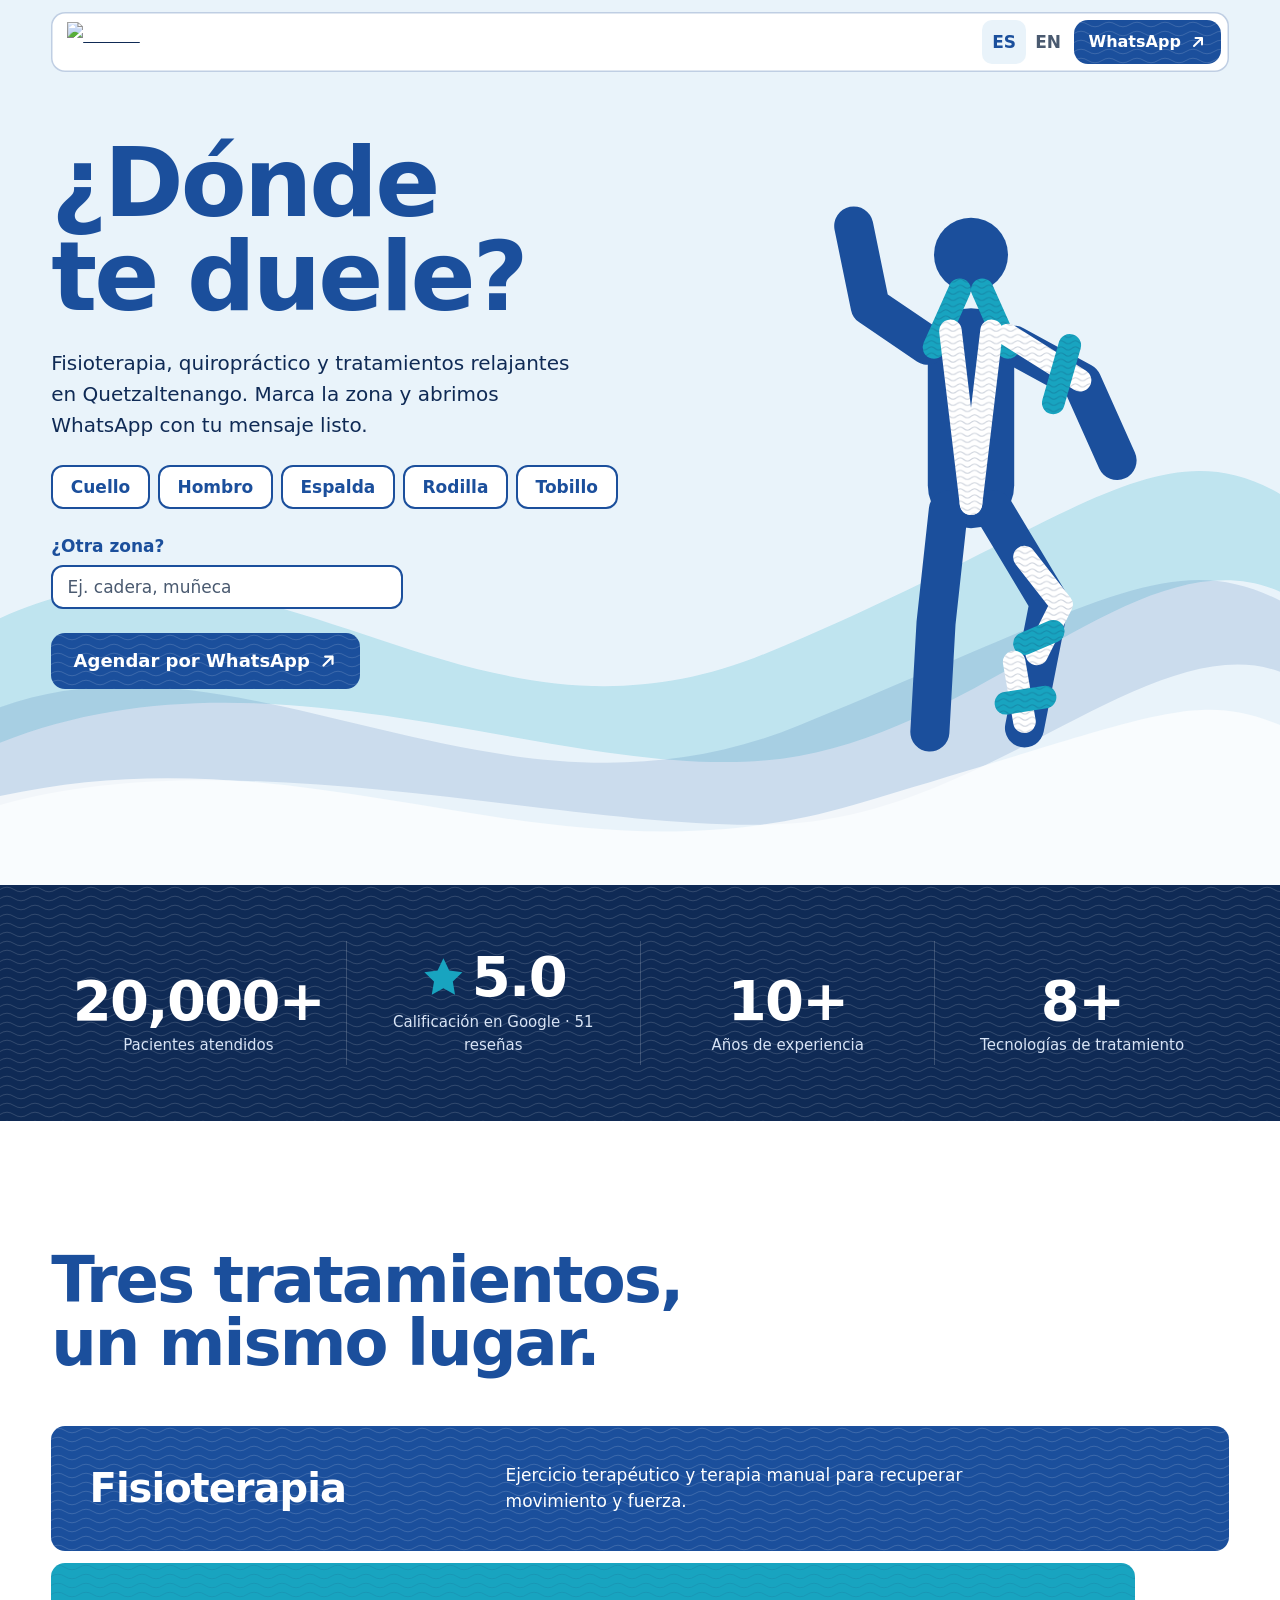
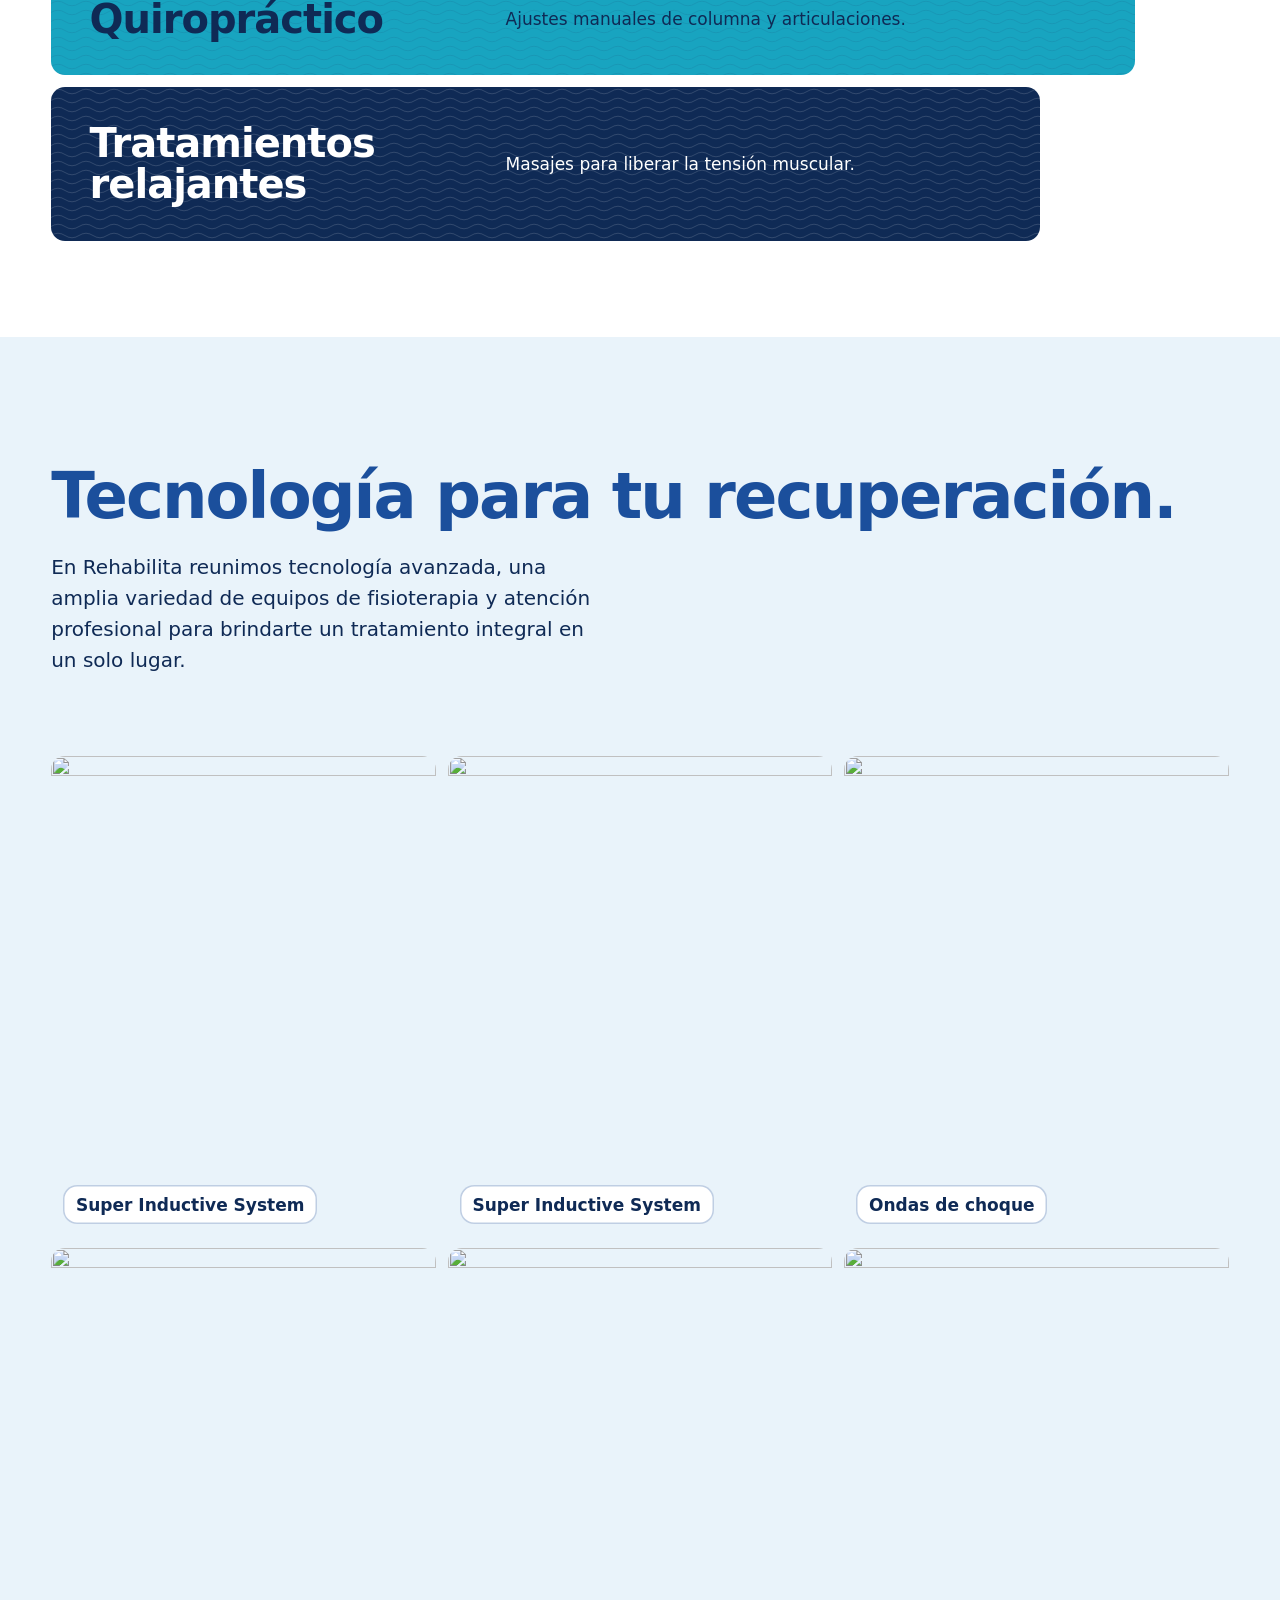
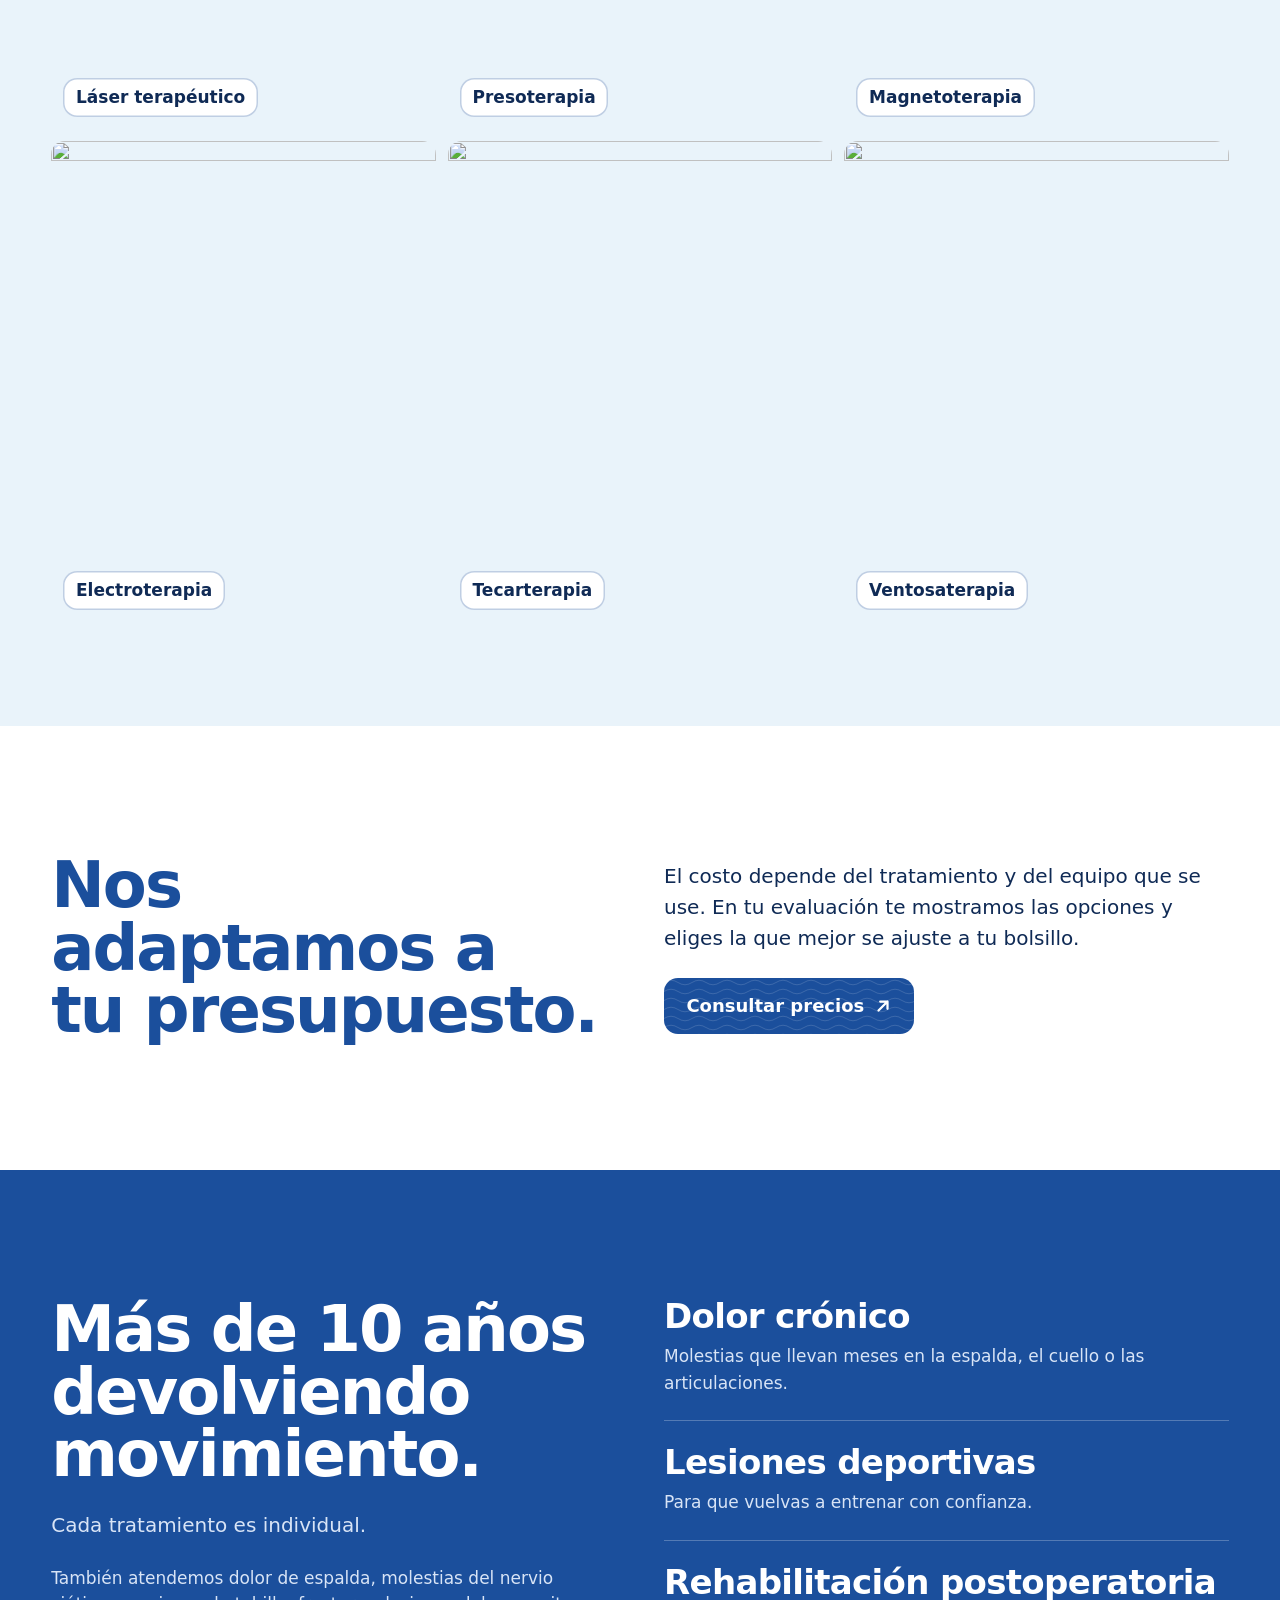
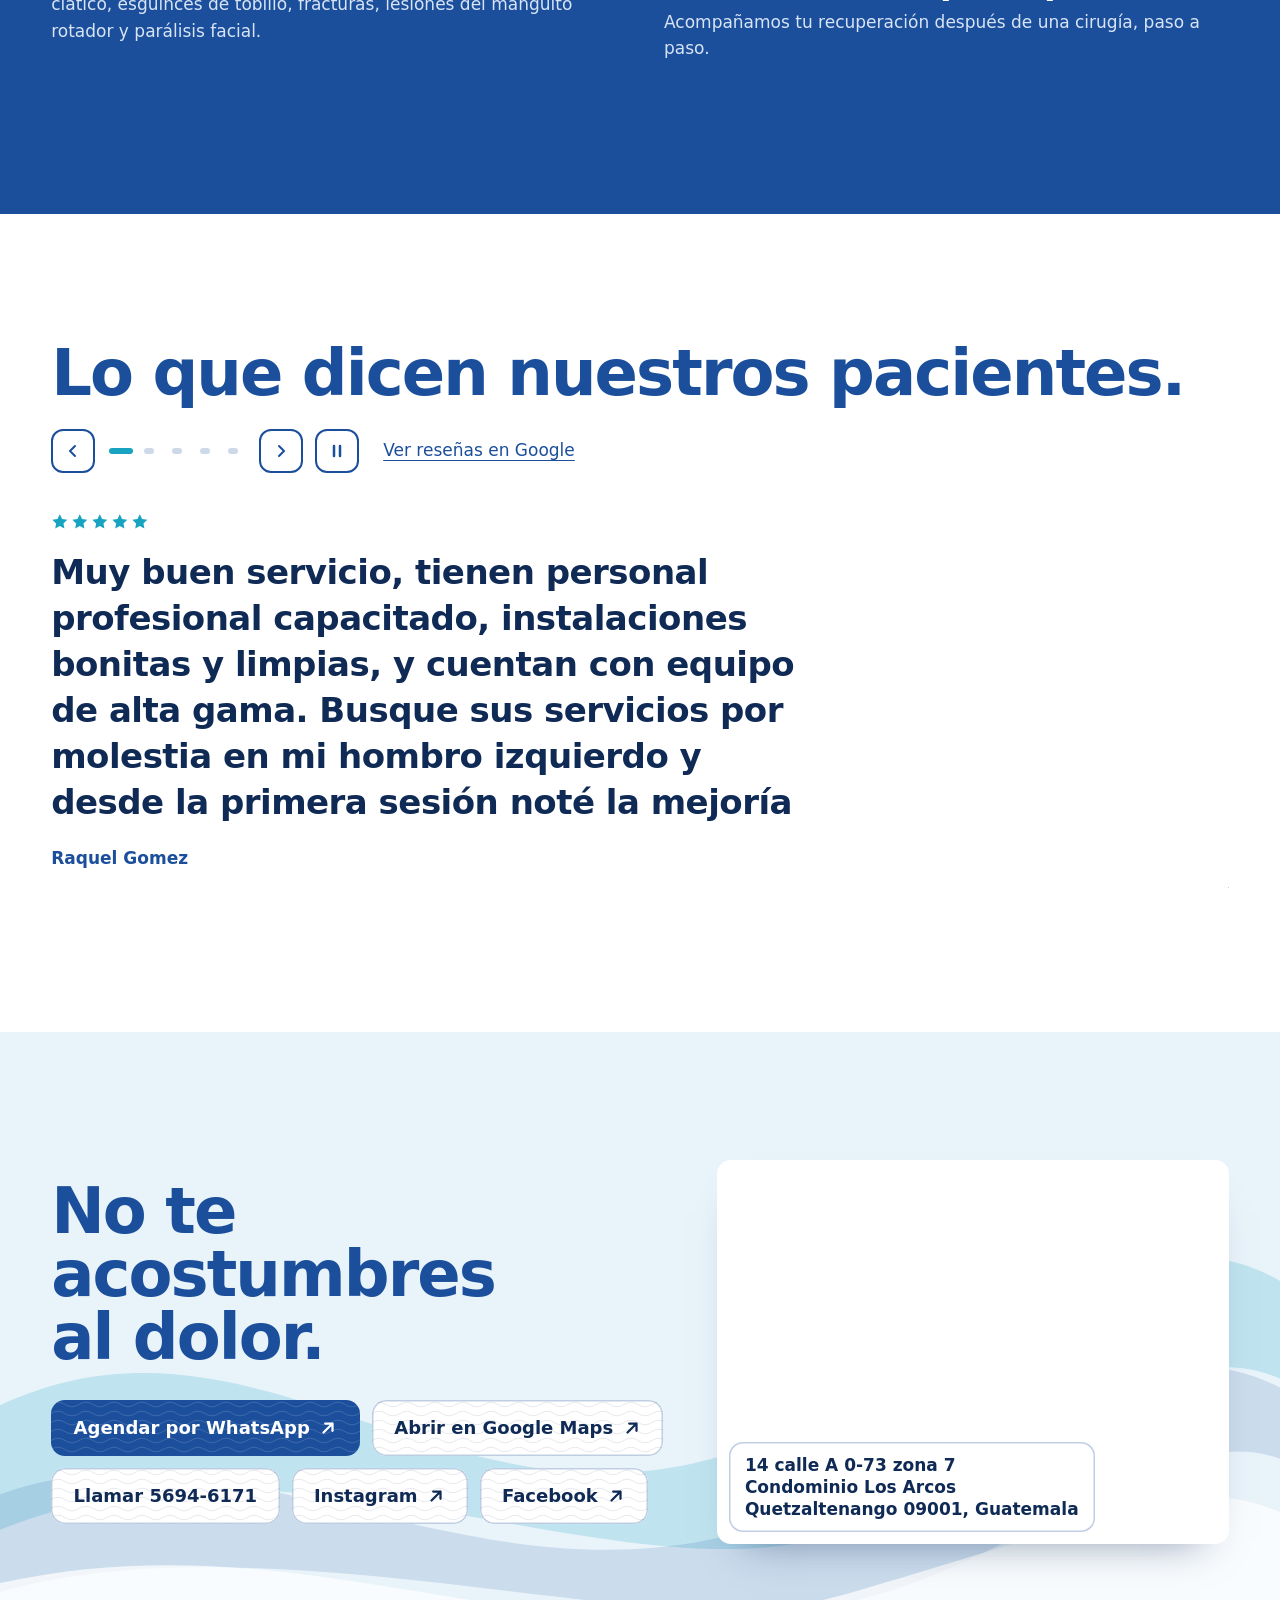
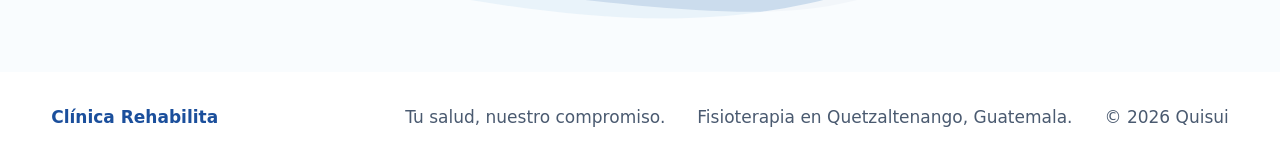
==== commit 4ba2e719: "deploy: Quisui/clinica-rehabilita@4260e85a18e4a65b2194940215445e239d8a264b" ====
--- a/index.html
+++ b/index.html
@@ -1 +1 @@
-<!DOCTYPE html><!--_a9Id_iBP5lq1tQ8tiW3X--><html lang="es" class="__variable_b0669f"><head><meta charSet="utf-8"/><meta name="viewport" content="width=device-width, initial-scale=1"/><link rel="preload" href="/clinica-rehabilita-site/_next/static/media/c609bc916991e10c-s.p.woff2" as="font" crossorigin="" type="font/woff2"/><link rel="preload" as="image" href="/clinica-rehabilita-site/_next/static/media/logo.2480aa05.png"/><style data-precedence="next" data-href="/clinica-rehabilita-site/_next/static/css/91cf77776e890058.css">@font-face{font-family:Red Hat Display;font-style:normal;font-weight:300 900;font-display:swap;src:url(/clinica-rehabilita-site/_next/static/media/670b84281b234e8b-s.woff2) format("woff2");unicode-range:u+0100-02ba,u+02bd-02c5,u+02c7-02cc,u+02ce-02d7,u+02dd-02ff,u+0304,u+0308,u+0329,u+1d00-1dbf,u+1e00-1e9f,u+1ef2-1eff,u+2020,u+20a0-20ab,u+20ad-20c4,u+2113,u+2c60-2c7f,u+a720-a7ff}@font-face{font-family:Red Hat Display;font-style:normal;font-weight:300 900;font-display:swap;src:url(/clinica-rehabilita-site/_next/static/media/c609bc916991e10c-s.p.woff2) format("woff2");unicode-range:u+00??,u+0131,u+0152-0153,u+02bb-02bc,u+02c6,u+02da,u+02dc,u+0304,u+0308,u+0329,u+2000-206f,u+20ac,u+2122,u+2191,u+2193,u+2212,u+2215,u+feff,u+fffd}@font-face{font-family:Red Hat Display Fallback;src:local("Arial");ascent-override:102.68%;descent-override:30.76%;line-gap-override:0.00%;size-adjust:99.15%}.__className_b0669f{font-family:Red Hat Display,Red Hat Display Fallback;font-style:normal}.__variable_b0669f{--font:"Red Hat Display","Red Hat Display Fallback"}:root{--blue:#1b4f9c;--teal:#18a4c0;--sky:#e9f3fa;--navy:#0f2a55;--paper:#fff;--muted:#4a5a70;--on-blue-muted:#d8e4f6;--gutter:clamp(1rem,4vw,3.5rem);--section-pad:clamp(5rem,10vw,8rem) var(--gutter);--blue-faint:color-mix(in srgb,var(--blue) 22%,transparent);--ease:cubic-bezier(0.16,1,0.3,1);--intro:0.7s;--weave:url("data:image/svg+xml,%3Csvg xmlns='http://www.w3.org/2000/svg' width='28' height='9'%3E%3Cpath d='M0 4.5Q7 0 14 4.5T28 4.5' fill='none' stroke='%230f2a55' stroke-opacity='.1'/%3E%3C/svg%3E");--weave-light:url("data:image/svg+xml,%3Csvg xmlns='http://www.w3.org/2000/svg' width='28' height='9'%3E%3Cpath d='M0 4.5Q7 0 14 4.5T28 4.5' fill='none' stroke='%23fff' stroke-opacity='.14'/%3E%3C/svg%3E")}*,:after,:before{box-sizing:border-box}html{-webkit-text-size-adjust:100%}body{background:var(--paper);color:var(--navy);font:500 1.0625rem/1.55 var(--font),system-ui,sans-serif}body,dd,dl,h1,h2,h3,p,ul{margin:0}h1,h2{color:var(--blue);font-weight:900;letter-spacing:-.03em;line-height:.98;text-wrap:balance}h1{font-size:clamp(2.75rem,8.5vw,6rem)}h2{font-size:clamp(2.125rem,5.5vw,4rem)}a{color:inherit}:focus-visible{outline:3px solid var(--navy);outline-offset:3px}.sr-only{width:1px;height:1px;overflow:hidden;-webkit-clip-path:inset(50%);clip-path:inset(50%);white-space:nowrap}.skip,.sr-only{position:absolute}.skip{left:-999px}.skip:focus{left:1rem;top:1rem;z-index:20;background:var(--paper);padding:.5rem 1rem}.lead{font-size:clamp(1.0625rem,1.6vw,1.25rem);max-width:34rem}.strip{border-radius:14px;background-image:var(--weave);color:var(--navy)}.strip.blue,.strip.navy{background-color:var(--blue);background-image:var(--weave-light);color:var(--paper)}.strip.navy{background-color:var(--navy)}.strip.teal{background-color:var(--teal)}.strip.plain{background-image:none}.strip.white{background-color:var(--paper);box-shadow:inset 0 0 0 1.5px color-mix(in srgb,var(--blue) 28%,transparent)}.cta{display:inline-flex;align-items:center;gap:.6rem;min-height:3.5rem;padding:.75rem 1.4rem;font-weight:800;font-size:1.125rem;text-decoration:none;transition:transform .35s var(--ease),filter .35s var(--ease)}.cta:hover{transform:translateY(-2px) scaleX(1.02);filter:drop-shadow(0 10px 12px rgb(15 42 85/.22))}.cta:active{transform:none}.cta.small{min-height:2.75rem;padding:.4rem .9rem;font-size:1rem}.arrow{width:1em;height:1em;flex:none}.picked{padding:.1rem .6rem;border-radius:8px;background:var(--paper);color:var(--blue);font-size:.9375rem}.ribbons{position:absolute;inset:auto 0 0;width:100%;height:min(100%,40rem);pointer-events:none}.ribbons .teal{fill:var(--teal);opacity:.2}.ribbons .blue{fill:var(--blue);opacity:.14}.ribbons .white{fill:var(--paper);opacity:.75}.bar{position:-webkit-sticky;position:sticky;top:.75rem;z-index:10;align-items:center;gap:.25rem;margin:.75rem var(--gutter) 0;padding:.5rem .5rem .5rem 1rem;box-shadow:0 12px 28px -18px rgb(15 42 85/.45)}.bar,.logo{display:flex}.logo{min-width:0;margin-right:auto}.logo img{width:9rem;max-width:100%;height:auto}.lang{display:flex}.lang a{display:grid;place-items:center;min-width:2.75rem;min-height:2.75rem;border-radius:10px;font-weight:800;text-decoration:none;color:var(--muted)}.lang a:hover{color:var(--blue)}.lang a[aria-current]{background:var(--sky);color:var(--blue)}.hero{display:grid;grid-template-columns:1.1fr .9fr;grid-template-areas:"title figure" "lead figure" "zones figure" "other figure" "cta figure";grid-template-rows:1fr auto auto auto 1fr;align-items:start;justify-items:start;grid-gap:1.5rem 2rem;gap:1.5rem 2rem;margin-top:-4.5rem;padding:8.5rem var(--gutter) 4rem;min-height:min(100svh,54rem);background:var(--sky);overflow:clip}.hero,.hero>*{position:relative}.hero>.ribbons{position:absolute}.hero h1{grid-area:title;align-self:end}.hero .lead{grid-area:lead}.hero .cta{grid-area:cta}.zones{grid-area:zones;display:flex;flex-wrap:wrap;gap:.5rem}.other input,.rail-nav>button,.zones button{min-height:2.75rem;border:2px solid var(--blue);border-radius:12px;background:var(--paper)}.zones button{padding:.4rem 1.1rem;color:var(--blue);font:inherit;font-weight:700;cursor:pointer;transition:background-color .2s,color .2s}.zones button:hover{background:var(--sky)}.zones button[aria-pressed=true]{background:var(--blue);color:var(--paper)}.other{grid-area:other;display:grid;grid-gap:.35rem;gap:.35rem;width:min(100%,22rem);font-weight:700;color:var(--blue)}.other input{padding:.4rem .9rem;color:var(--navy);font:inherit;font-weight:500}.other input::placeholder{color:var(--muted)}.figure{grid-area:figure;place-self:center;width:min(100%,27rem);height:auto}.figure .body{fill:var(--blue)}.figure .body path{stroke:var(--blue)}.figure .body path,.tape path{fill:none;stroke-linecap:round;stroke-linejoin:round}.tape path{stroke-width:22;stroke-dasharray:1;animation:lay .7s var(--ease) both;animation-delay:var(--d,0s)}.tape.intro path{animation-delay:calc(var(--intro) + var(--d, 0s))}.tape .weave{stroke:url(#weave)}#weave path{fill:none;stroke:var(--navy);stroke-opacity:.22}.tape .teal{stroke:var(--teal)}.tape .white{stroke:var(--paper)}.figure .hit{fill:transparent;cursor:pointer}@keyframes lay{0%{stroke-dashoffset:1}}.services{padding:clamp(5rem,10vw,8rem) var(--gutter) clamp(4rem,8vw,6rem)}.services ul{list-style:none;padding:0;margin-top:clamp(2rem,4vw,3.5rem);display:grid;grid-gap:.75rem;gap:.75rem}.services li{display:grid;grid-template-columns:minmax(0,24rem) minmax(0,1fr);align-items:center;grid-gap:.5rem 2rem;gap:.5rem 2rem;width:var(--cut);padding:clamp(1.25rem,3vw,2.25rem) clamp(1.25rem,3vw,2.5rem)}.services h3{font-size:clamp(1.5rem,3.4vw,2.5rem);font-weight:900;letter-spacing:-.025em;line-height:1.02}.services p{max-width:30rem}.splash{position:fixed;inset:0;z-index:50;display:grid;place-items:center;background:var(--paper);pointer-events:none;animation:splash-out .5s var(--ease) var(--intro) forwards}.splash img{width:min(64vw,18rem);height:auto;animation:splash-in .7s var(--ease) both}@keyframes splash-in{0%{opacity:0;scale:.92}}@keyframes splash-out{to{opacity:0;visibility:hidden}}.stats{padding:clamp(2.5rem,5vw,3.5rem) var(--gutter);background:var(--navy) var(--weave-light);color:var(--paper)}.stats dl{display:grid;grid-template-columns:repeat(4,minmax(0,1fr));margin:0}.stats dl>div{display:flex;flex-direction:column-reverse;align-items:center;gap:.35rem;padding:.5rem 1rem;text-align:center}.stats dl>div+div{border-left:1px solid rgb(255 255 255/.18)}.stats dd{display:flex;align-items:center;gap:.4rem;margin:0;font-size:clamp(2.25rem,4.5vw,3.5rem);font-weight:900;letter-spacing:-.03em;line-height:1;font-feature-settings:"tnum";font-variant-numeric:tabular-nums}.stats dd svg{width:.8em;fill:var(--teal)}.stats dt{color:var(--on-blue-muted);font-size:.9375rem}.prices{display:grid;grid-template-columns:1fr 1fr;align-items:center;grid-gap:1.5rem 3rem;gap:1.5rem 3rem;padding:var(--section-pad)}.prices>div{justify-items:start}.prices>div,.tech{display:grid;grid-gap:1.5rem;gap:1.5rem}.tech{padding:var(--section-pad);background:var(--sky)}.gallery{list-style:none;margin:clamp(1rem,3vw,2rem) 0 0;padding:0;display:grid;grid-template-columns:repeat(3,minmax(0,1fr));grid-gap:.75rem;gap:.75rem}.gallery figure{position:relative;margin:0}.gallery img{display:block;width:100%;height:auto;aspect-ratio:4/5;object-fit:cover;border-radius:14px}.gallery figcaption{position:absolute;left:.75rem;bottom:.75rem;padding:.4rem .8rem;font-weight:800}.reviews{display:grid;grid-gap:2.5rem;gap:2.5rem;padding:var(--section-pad)}.reviews-head{display:flex;flex-wrap:wrap;align-items:flex-end;justify-content:space-between;gap:1.5rem 2rem}.rail{list-style:none;margin:0;padding:0;display:flex;overflow-x:auto;scroll-snap-type:x mandatory;scrollbar-width:none}.rail::-webkit-scrollbar{display:none}.rail li{flex:0 0 100%;display:grid;grid-gap:1.25rem;gap:1.25rem;align-content:start;scroll-snap-align:start}.rail blockquote{max-width:48rem;margin:0;font-size:clamp(1.375rem,2.8vw,2.125rem);font-weight:600;letter-spacing:-.015em;line-height:1.35;text-wrap:pretty}.rail blockquote.long{max-width:60rem;font-size:clamp(1.0625rem,1.6vw,1.3125rem);font-weight:500;line-height:1.55}.rail-nav{display:flex;flex-wrap:wrap;align-items:center;gap:.75rem}.rail-nav>button{display:grid;place-items:center;width:2.75rem;color:var(--blue);cursor:pointer}.rail-nav>button svg{width:1rem}.rail-nav>button.next svg{scale:-1 1}.rail-nav>button:hover{background:var(--sky)}.dots{display:flex}.dots button{display:grid;place-items:center;width:1.75rem;height:2.75rem;border:0;padding:0;background:none;cursor:pointer}.dots span{width:.625rem;height:.375rem;border-radius:3px;background:var(--blue-faint);transition:width .5s var(--ease),background-color .3s}.dots button:hover span{background:color-mix(in srgb,var(--blue) 50%,transparent)}.dots [aria-current] span{width:1.5rem;background:var(--teal)}.rail-nav .more{margin-left:.75rem;white-space:nowrap;color:var(--blue);text-underline-offset:.25em}.rail-nav .more:hover{color:var(--navy)}.stars{display:flex;gap:.15rem}.stars svg{width:1.1rem;fill:var(--teal)}.reviews .name{display:grid;font-weight:800;color:var(--blue)}.reviews .name small{font-weight:500;color:var(--muted)}.focus{display:grid;grid-template-columns:1fr 1fr;grid-gap:3rem;gap:3rem;padding:var(--section-pad);background:var(--blue);color:var(--paper)}.focus h2{color:inherit}.focus>div{display:grid;grid-gap:1.5rem;gap:1.5rem;align-content:start}.focus dd,.focus p{max-width:34rem;color:var(--on-blue-muted)}.focus dl>div{position:relative;padding:1.5rem 0}.focus dl>div+div:before{content:"";position:absolute;inset:0 0 auto;height:1px;background:rgb(255 255 255/.25);transform-origin:left}.focus dl>div:first-child{padding-top:0}.focus dt{font-size:clamp(1.5rem,2.8vw,2.125rem);font-weight:800;letter-spacing:-.02em;line-height:1.1}.focus dd{margin-top:.5rem}.visit{grid-template-columns:1.1fr .9fr;align-items:center;grid-gap:2.5rem;gap:2.5rem;padding:var(--section-pad);background:var(--sky);overflow:clip}.visit,.visit>div{position:relative;display:grid}.visit>div{grid-gap:2rem;gap:2rem}.links{display:flex;flex-wrap:wrap;gap:.75rem}.map{position:relative;height:100%;min-height:24rem;margin:0;border-radius:14px;overflow:hidden;background:var(--paper);box-shadow:0 24px 40px -28px rgb(15 42 85/.5)}.map iframe{position:absolute;inset:0;width:100%;height:100%;border:0}.map figcaption{position:absolute;left:.75rem;bottom:.75rem;padding:.75rem 1rem}.map address{font-style:normal;font-weight:700;line-height:1.3}footer{display:flex;flex-wrap:wrap;gap:.5rem 2rem;padding:2rem var(--gutter);color:var(--muted)}footer strong{margin-right:auto;color:var(--blue);font-weight:900}.lost{display:grid;grid-gap:3rem;gap:3rem;align-content:center;min-height:100svh;padding:var(--gutter);background:var(--sky)}.lost>div{display:grid;grid-gap:1.5rem;gap:1.5rem;justify-items:start}.lost div+div h1{font-size:clamp(1.75rem,4vw,2.75rem)}@media (max-width:820px){.hero{grid-template-columns:auto 1fr;grid-template-areas:"title title" "lead lead" "zones figure" "other other" "cta cta";grid-template-rows:none;align-items:center;gap:1.25rem 1rem;padding:6.5rem var(--gutter) 2.5rem;min-height:0}.zones{flex-direction:column}.figure{width:min(100%,15rem)}.hero .cta{justify-self:stretch;justify-content:center}.services li{grid-template-columns:1fr}.gallery{display:flex;overflow-x:auto;scroll-snap-type:x mandatory;margin-inline:calc(-1 * var(--gutter));padding-inline:var(--gutter);scroll-padding-inline:var(--gutter)}.gallery li{flex:0 0 78%;scroll-snap-align:start}.focus,.prices,.visit{grid-template-columns:1fr}.stats dl{grid-template-columns:1fr 1fr;row-gap:1.5rem}.stats dl>div:nth-child(3){border-left:0}}@keyframes rise{0%{opacity:0;translate:0 1.5rem}}@keyframes unroll{0%{-webkit-clip-path:inset(0 100% 0 0 round 14px);clip-path:inset(0 100% 0 0 round 14px)}to{-webkit-clip-path:inset(0 0 0 0 round 14px);clip-path:inset(0 0 0 0 round 14px)}}@keyframes slide{0%{opacity:0;translate:5rem 0}}@keyframes draw{0%{scale:0 1}}@keyframes drift{0%{transform:translateX(-4%) scaleX(1.1)}to{transform:translateX(4%) scaleX(1.1)}}.hero .cta,.hero .lead,.hero h1,.other,.zones{animation:rise .8s var(--ease) both;animation-delay:calc(var(--intro) + var(--d, 0s))}.hero .lead{--d:0.08s}.zones{--d:0.16s}.other{--d:0.2s}.hero .cta{--d:0.24s}.ribbons path{transform-box:view-box;transform-origin:center;animation:drift 16s ease-in-out infinite alternate}.ribbons .blue{animation-duration:23s;animation-direction:alternate-reverse}@keyframes card-in{0%{opacity:.35;scale:.92}}@keyframes slide-focus{0%,to{opacity:.15;filter:blur(6px)}50%{opacity:1;filter:none}}@supports (animation-timeline:view()){.rail li{animation:slide-focus linear both;animation-timeline:view(inline)}.services li{animation:unroll linear both;animation-timeline:view();animation-range:entry 10% entry 100%}.focus dl>div{animation:slide linear both;animation-timeline:view();animation-range:entry 0 cover 28%}.focus dl>div:nth-child(2){animation-range:entry 0 cover 36%}.focus dl>div:nth-child(3){animation-range:entry 0 cover 44%}.focus dl>div:before{animation:draw linear both;animation-timeline:view();animation-range:entry 0 cover 30%}.gallery li{animation:rise linear both;animation-timeline:view();animation-range:entry 0 cover 25%}.gallery li:nth-child(3n+2){animation-range:entry 10% cover 30%}.gallery li:nth-child(3n){animation-range:entry 20% cover 35%}@media (max-width:820px){.gallery li,.gallery li:nth-child(n){animation:card-in linear both;animation-timeline:view(inline);animation-range:entry 0 entry 100%}}.focus p,.links,.map{animation:rise linear both;animation-timeline:view();animation-range:entry 0 entry 100%}}@media (prefers-reduced-motion:reduce){.splash{display:none}*,:after,:before{animation:none!important;transition:none!important}}</style><link rel="preload" as="script" fetchPriority="low" href="/clinica-rehabilita-site/_next/static/chunks/webpack-f1cb050ecb17350c.js"/><script src="/clinica-rehabilita-site/_next/static/chunks/4bd1b696-c023c6e3521b1417.js" async=""></script><script src="/clinica-rehabilita-site/_next/static/chunks/255-e89668bc65a70b9c.js" async=""></script><script src="/clinica-rehabilita-site/_next/static/chunks/main-app-6a219d1985ea5966.js" async=""></script><script src="/clinica-rehabilita-site/_next/static/chunks/83-91eafdad5e72e84a.js" async=""></script><script src="/clinica-rehabilita-site/_next/static/chunks/app/(es)/layout-8ecc8374d4f8b09e.js" async=""></script><script src="/clinica-rehabilita-site/_next/static/chunks/850-86b010cd010233cc.js" async=""></script><script src="/clinica-rehabilita-site/_next/static/chunks/912-45378ae7bd1dd139.js" async=""></script><script src="/clinica-rehabilita-site/_next/static/chunks/app/(es)/page-14ed54c648784d7b.js" async=""></script><link rel="preload" href="https://www.googletagmanager.com/gtag/js?id=G-6ZWHTCSFQ5" as="script"/><meta name="next-size-adjust" content=""/><meta name="theme-color" content="#1b4f9c"/><title>Fisioterapia en Quetzaltenango (Xela) | Clínica Rehabilita</title><meta name="description" content="Fisioterapia, quiropráctico y tratamientos relajantes en Quetzaltenango, Xela. Tecnología avanzada y más de 10 años de experiencia. Agenda por WhatsApp."/><link rel="canonical" href="https://quisui.github.io/clinica-rehabilita-site/"/><link rel="alternate" hrefLang="es" href="https://quisui.github.io/clinica-rehabilita-site/"/><link rel="alternate" hrefLang="en" href="https://quisui.github.io/clinica-rehabilita-site/en/"/><meta name="google-site-verification" content="k5ZRB02fKb9Fg0XEQlkeEaXRJ7b_GhYfSyZl1WuYiGo"/><meta property="og:title" content="Fisioterapia en Quetzaltenango (Xela) | Clínica Rehabilita"/><meta property="og:description" content="Fisioterapia, quiropráctico y tratamientos relajantes en Quetzaltenango, Xela. Tecnología avanzada y más de 10 años de experiencia. Agenda por WhatsApp."/><meta property="og:url" content="https://quisui.github.io/clinica-rehabilita-site/"/><meta property="og:site_name" content="Clínica Rehabilita"/><meta property="og:locale" content="es_GT"/><meta property="og:image" content="https://quisui.github.io/clinica-rehabilita-site/og.png"/><meta property="og:image:width" content="1200"/><meta property="og:image:height" content="630"/><meta property="og:image:alt" content="Clínica Rehabilita"/><meta property="og:type" content="website"/><meta name="twitter:card" content="summary_large_image"/><meta name="twitter:title" content="Fisioterapia en Quetzaltenango (Xela) | Clínica Rehabilita"/><meta name="twitter:description" content="Fisioterapia, quiropráctico y tratamientos relajantes en Quetzaltenango, Xela. Tecnología avanzada y más de 10 años de experiencia. Agenda por WhatsApp."/><meta name="twitter:image" content="https://quisui.github.io/clinica-rehabilita-site/og.png"/><link rel="icon" href="/clinica-rehabilita-site/icon.png"/><link rel="apple-touch-icon" href="/clinica-rehabilita-site/icon.png"/><script src="/clinica-rehabilita-site/_next/static/chunks/polyfills-42372ed130431b0a.js" noModule=""></script></head><body><div hidden=""><!--$--><!--/$--></div><div class="splash" aria-hidden="true"><img alt="" width="432" height="121" decoding="async" data-nimg="1" style="color:transparent" src="/clinica-rehabilita-site/_next/static/media/logo.2480aa05.png"/></div><a class="skip" href="#main">Saltar al contenido</a><header class="bar strip white plain"><a class="logo" href="/clinica-rehabilita-site/"><img alt="Clínica Rehabilita" width="432" height="121" decoding="async" data-nimg="1" style="color:transparent" src="/clinica-rehabilita-site/_next/static/media/logo.2480aa05.png"/></a><nav class="lang" aria-label="Idioma"><a hrefLang="es" aria-current="page" href="/clinica-rehabilita-site/">ES</a><a hrefLang="en" href="/clinica-rehabilita-site/en/">EN</a></nav><a class="strip blue cta small" href="https://wa.me/50256946171?text=Hola%2C%20quiero%20agendar%20una%20cita%20en%20Cl%C3%ADnica%20Rehabilita." target="_blank" rel="noopener noreferrer">WhatsApp<svg class="arrow" viewBox="0 0 16 16" aria-hidden="true"><path d="M4 12 12 4M5.5 4H12v6.5" fill="none" stroke="currentColor" stroke-width="2" stroke-linecap="round" stroke-linejoin="round"></path></svg></a></header><main id="main"><section class="hero"><svg class="ribbons" viewBox="0 0 1440 800" preserveAspectRatio="xMidYMax slice" aria-hidden="true"><path class="teal" d="M0 500C300 360 520 680 860 540S1300 280 1440 360V470C1280 400 1100 640 860 660S300 520 0 640Z"></path><path class="blue" d="M0 600C280 500 560 760 900 620S1320 420 1440 480V560C1300 510 1120 710 900 730S280 630 0 710Z"></path><path class="white" d="M0 700C360 620 620 810 960 710S1340 580 1440 620V800H0Z"></path></svg><h1>¿Dónde te duele?</h1><p class="lead">Fisioterapia, quiropráctico y tratamientos relajantes en Quetzaltenango. Marca la zona y abrimos WhatsApp con tu mensaje listo.</p><div class="zones" role="group" aria-label="Zona de la molestia"><button type="button" aria-pressed="false">Cuello</button><button type="button" aria-pressed="false">Hombro</button><button type="button" aria-pressed="false">Espalda</button><button type="button" aria-pressed="false">Rodilla</button><button type="button" aria-pressed="false">Tobillo</button></div><label class="other">¿Otra zona?<input type="text" maxLength="60" placeholder="Ej. cadera, muñeca" value=""/></label><svg class="figure" viewBox="0 0 420 560" role="img" aria-label="Figura humana con cinta kinesiológica aplicada en la zona elegida"><defs><pattern id="weave" width="14" height="6" patternUnits="userSpaceOnUse"><path d="M0 3Q3.5 0 7 3T14 3"></path></pattern></defs><g class="body"><circle cx="210" cy="62" r="36"></circle><path d="M210 156V286" stroke-width="84"></path><path d="M168 150 112 112 96 34M252 150 318 186 352 262M188 310 176 420 170 526M232 310 286 400 262 522" stroke-width="38"></path></g><g class="tape intro"><g style="--d:0ms"><path d="M199 96 174 152" pathLength="1" class="teal"></path><path d="M199 96 174 152" pathLength="1" class="weave"></path></g><g style="--d:90ms"><path d="M221 96 246 152" pathLength="1" class="teal"></path><path d="M221 96 246 152" pathLength="1" class="weave"></path></g></g><g class="tape intro"><g style="--d:0ms"><path d="M246 140 316 184" pathLength="1" class="white"></path><path d="M246 140 316 184" pathLength="1" class="weave"></path></g><g style="--d:90ms"><path d="M306 150 290 206" pathLength="1" class="teal"></path><path d="M306 150 290 206" pathLength="1" class="weave"></path></g></g><g class="tape intro"><g style="--d:0ms"><path d="M210 304 190 136" pathLength="1" class="white"></path><path d="M210 304 190 136" pathLength="1" class="weave"></path></g><g style="--d:90ms"><path d="M210 304 230 136" pathLength="1" class="white"></path><path d="M210 304 230 136" pathLength="1" class="weave"></path></g></g><g class="tape intro"><g style="--d:0ms"><path d="M262 356 298 402 274 450" pathLength="1" class="white"></path><path d="M262 356 298 402 274 450" pathLength="1" class="weave"></path></g><g style="--d:90ms"><path d="M262 440 290 428" pathLength="1" class="teal"></path><path d="M262 440 290 428" pathLength="1" class="weave"></path></g></g><g class="tape intro"><g style="--d:0ms"><path d="M252 458 262 516" pathLength="1" class="white"></path><path d="M252 458 262 516" pathLength="1" class="weave"></path></g><g style="--d:90ms"><path d="M244 498 282 492" pathLength="1" class="teal"></path><path d="M244 498 282 492" pathLength="1" class="weave"></path></g></g><circle class="hit" cx="210" cy="106" r="30"></circle><circle class="hit" cx="300" cy="178" r="46"></circle><circle class="hit" cx="210" cy="222" r="52"></circle><circle class="hit" cx="284" cy="402" r="42"></circle><circle class="hit" cx="264" cy="508" r="38"></circle></svg><a class="strip blue cta" href="https://wa.me/50256946171?text=Hola%2C%20quiero%20agendar%20una%20cita%20en%20Cl%C3%ADnica%20Rehabilita." target="_blank" rel="noopener noreferrer">Agendar por WhatsApp<svg class="arrow" viewBox="0 0 16 16" aria-hidden="true"><path d="M4 12 12 4M5.5 4H12v6.5" fill="none" stroke="currentColor" stroke-width="2" stroke-linecap="round" stroke-linejoin="round"></path></svg></a></section><section class="stats" aria-label="La clínica en cifras"><dl><div><dt>Pacientes atendidos</dt><dd><span aria-hidden="true">20,000+</span><span class="sr-only">20,000+</span></dd></div><div><dt>Calificación en Google · 51 reseñas</dt><dd><svg viewBox="0 0 20 20" aria-hidden="true"><path d="M10 1.5l2.6 5.4 5.9.8-4.3 4.1 1 5.9L10 14.9l-5.2 2.8 1-5.9L1.5 7.7l5.9-.8z"></path></svg><span aria-hidden="true">4.9</span><span class="sr-only">4.9</span></dd></div><div><dt>Años de experiencia</dt><dd><span aria-hidden="true">10+</span><span class="sr-only">10+</span></dd></div><div><dt>Tecnologías de tratamiento</dt><dd><span aria-hidden="true">8+</span><span class="sr-only">8+</span></dd></div></dl></section><section class="services"><h2>Tres tratamientos, un mismo lugar.</h2><ul><li class="strip blue" style="--cut:100%"><h3>Fisioterapia</h3><p>Ejercicio terapéutico y terapia manual para recuperar movimiento y fuerza.</p></li><li class="strip teal" style="--cut:92%"><h3>Quiropráctico</h3><p>Ajustes manuales de columna y articulaciones.</p></li><li class="strip navy" style="--cut:84%"><h3>Tratamientos relajantes</h3><p>Masajes para liberar la tensión muscular.</p></li></ul></section><section class="tech"><h2>Tecnología para tu recuperación.</h2><p class="lead">En Rehabilita reunimos tecnología avanzada, una amplia variedad de equipos de fisioterapia y atención profesional para brindarte un tratamiento integral en un solo lugar.</p><ul class="gallery" tabindex="0" aria-label="Fotos de los equipos de la clínica"><li><figure><img alt="" loading="lazy" width="750" height="1000" decoding="async" data-nimg="1" style="color:transparent" src="/clinica-rehabilita-site/_next/static/media/sis.bf0a7fc3.jpg"/><figcaption class="strip white plain">Super Inductive System</figcaption></figure></li><li><figure><img alt="" loading="lazy" width="563" height="1000" decoding="async" data-nimg="1" style="color:transparent" src="/clinica-rehabilita-site/_next/static/media/sis-knee.2ab04034.jpg"/><figcaption class="strip white plain">Super Inductive System</figcaption></figure></li><li><figure><img alt="" loading="lazy" width="666" height="1000" decoding="async" data-nimg="1" style="color:transparent" src="/clinica-rehabilita-site/_next/static/media/shockwave.6c0273f3.jpg"/><figcaption class="strip white plain">Ondas de choque</figcaption></figure></li><li><figure><img alt="" loading="lazy" width="1000" height="666" decoding="async" data-nimg="1" style="color:transparent" src="/clinica-rehabilita-site/_next/static/media/laser.39e9bab6.jpg"/><figcaption class="strip white plain">Láser terapéutico</figcaption></figure></li><li><figure><img alt="" loading="lazy" width="1000" height="750" decoding="async" data-nimg="1" style="color:transparent" src="/clinica-rehabilita-site/_next/static/media/pressotherapy.8d7b9909.jpg"/><figcaption class="strip white plain">Presoterapia</figcaption></figure></li><li><figure><img alt="" loading="lazy" width="1000" height="666" decoding="async" data-nimg="1" style="color:transparent" src="/clinica-rehabilita-site/_next/static/media/magnetotherapy.16798fe3.jpg"/><figcaption class="strip white plain">Magnetoterapia</figcaption></figure></li><li><figure><img alt="" loading="lazy" width="666" height="1000" decoding="async" data-nimg="1" style="color:transparent" src="/clinica-rehabilita-site/_next/static/media/electrotherapy.c4fee2d6.jpg"/><figcaption class="strip white plain">Electroterapia</figcaption></figure></li><li><figure><img alt="" loading="lazy" width="666" height="1000" decoding="async" data-nimg="1" style="color:transparent" src="/clinica-rehabilita-site/_next/static/media/tecar.d7762364.jpg"/><figcaption class="strip white plain">Tecarterapia</figcaption></figure></li><li><figure><img alt="" loading="lazy" width="666" height="1000" decoding="async" data-nimg="1" style="color:transparent" src="/clinica-rehabilita-site/_next/static/media/cupping.481b8685.jpg"/><figcaption class="strip white plain">Ventosaterapia</figcaption></figure></li></ul></section><section class="prices"><h2>Nos adaptamos a tu presupuesto.</h2><div><p class="lead">El costo depende del tratamiento y del equipo que se use. En tu evaluación te mostramos las opciones y eliges la que mejor se ajuste a tu bolsillo.</p><a class="strip blue cta" href="https://wa.me/50256946171?text=Hola%2C%20quiero%20consultar%20precios%20de%20los%20tratamientos%20en%20Cl%C3%ADnica%20Rehabilita." target="_blank" rel="noopener noreferrer">Consultar precios<svg class="arrow" viewBox="0 0 16 16" aria-hidden="true"><path d="M4 12 12 4M5.5 4H12v6.5" fill="none" stroke="currentColor" stroke-width="2" stroke-linecap="round" stroke-linejoin="round"></path></svg></a></div></section><section class="focus"><div><h2>Más de 10 años devolviendo movimiento.</h2><p class="lead">Cada tratamiento es individual.</p><p>También atendemos dolor de espalda, molestias del nervio ciático, esguinces de tobillo, fracturas, lesiones del manguito rotador y parálisis facial.</p></div><dl><div><dt>Dolor crónico</dt><dd>Molestias que llevan meses en la espalda, el cuello o las articulaciones.</dd></div><div><dt>Lesiones deportivas</dt><dd>Para que vuelvas a entrenar con confianza.</dd></div><div><dt>Rehabilitación postoperatoria</dt><dd>Acompañamos tu recuperación después de una cirugía, paso a paso.</dd></div></dl></section><section class="reviews"><div class="reviews-head"><h2>Lo que dicen nuestros pacientes.</h2><div class="rail-nav"><button type="button" class="prev" aria-label="Reseña anterior"><svg viewBox="0 0 16 16" aria-hidden="true"><path d="M10 3 5 8l5 5" fill="none" stroke="currentColor" stroke-width="2" stroke-linecap="round" stroke-linejoin="round"></path></svg></button><div class="dots"><button type="button" aria-label="Ir a la reseña 1" aria-current="true"><span></span></button><button type="button" aria-label="Ir a la reseña 2"><span></span></button><button type="button" aria-label="Ir a la reseña 3"><span></span></button><button type="button" aria-label="Ir a la reseña 4"><span></span></button><button type="button" aria-label="Ir a la reseña 5"><span></span></button></div><button type="button" class="next" aria-label="Reseña siguiente"><svg viewBox="0 0 16 16" aria-hidden="true"><path d="M10 3 5 8l5 5" fill="none" stroke="currentColor" stroke-width="2" stroke-linecap="round" stroke-linejoin="round"></path></svg></button><button type="button" aria-label="Pausar reseñas"><svg viewBox="0 0 16 16" aria-hidden="true"><path d="M5 3v10M11 3v10" stroke="currentColor" stroke-width="2.5" stroke-linecap="round"></path></svg></button><a class="more" href="https://maps.google.com/?cid=5680674463315251665" target="_blank" rel="noopener noreferrer">Ver reseñas en Google</a></div></div><ul class="rail" tabindex="0" aria-label="Reseñas de pacientes en Google"><li><p class="stars" role="img" aria-label="5 de 5 estrellas"><svg viewBox="0 0 20 20" aria-hidden="true"><path d="M10 1.5l2.6 5.4 5.9.8-4.3 4.1 1 5.9L10 14.9l-5.2 2.8 1-5.9L1.5 7.7l5.9-.8z"></path></svg><svg viewBox="0 0 20 20" aria-hidden="true"><path d="M10 1.5l2.6 5.4 5.9.8-4.3 4.1 1 5.9L10 14.9l-5.2 2.8 1-5.9L1.5 7.7l5.9-.8z"></path></svg><svg viewBox="0 0 20 20" aria-hidden="true"><path d="M10 1.5l2.6 5.4 5.9.8-4.3 4.1 1 5.9L10 14.9l-5.2 2.8 1-5.9L1.5 7.7l5.9-.8z"></path></svg><svg viewBox="0 0 20 20" aria-hidden="true"><path d="M10 1.5l2.6 5.4 5.9.8-4.3 4.1 1 5.9L10 14.9l-5.2 2.8 1-5.9L1.5 7.7l5.9-.8z"></path></svg><svg viewBox="0 0 20 20" aria-hidden="true"><path d="M10 1.5l2.6 5.4 5.9.8-4.3 4.1 1 5.9L10 14.9l-5.2 2.8 1-5.9L1.5 7.7l5.9-.8z"></path></svg></p><blockquote lang="es">Muy buen servicio, tienen personal profesional capacitado, instalaciones bonitas y limpias, y cuentan con equipo de alta gama. Busque sus servicios por molestia en mi hombro izquierdo y desde la primera sesión noté la mejoría</blockquote><p class="name">Raquel Gomez</p></li><li><p class="stars" role="img" aria-label="5 de 5 estrellas"><svg viewBox="0 0 20 20" aria-hidden="true"><path d="M10 1.5l2.6 5.4 5.9.8-4.3 4.1 1 5.9L10 14.9l-5.2 2.8 1-5.9L1.5 7.7l5.9-.8z"></path></svg><svg viewBox="0 0 20 20" aria-hidden="true"><path d="M10 1.5l2.6 5.4 5.9.8-4.3 4.1 1 5.9L10 14.9l-5.2 2.8 1-5.9L1.5 7.7l5.9-.8z"></path></svg><svg viewBox="0 0 20 20" aria-hidden="true"><path d="M10 1.5l2.6 5.4 5.9.8-4.3 4.1 1 5.9L10 14.9l-5.2 2.8 1-5.9L1.5 7.7l5.9-.8z"></path></svg><svg viewBox="0 0 20 20" aria-hidden="true"><path d="M10 1.5l2.6 5.4 5.9.8-4.3 4.1 1 5.9L10 14.9l-5.2 2.8 1-5.9L1.5 7.7l5.9-.8z"></path></svg><svg viewBox="0 0 20 20" aria-hidden="true"><path d="M10 1.5l2.6 5.4 5.9.8-4.3 4.1 1 5.9L10 14.9l-5.2 2.8 1-5.9L1.5 7.7l5.9-.8z"></path></svg></p><blockquote lang="es" class="long">Recibí fisioterapia aquí por un esguince de rodilla durante varios meses y estoy muy contenta con el tratamiento. Ofrecen una amplia variedad de opciones de fisioterapia (láser, crioterapia, magnetoterapia, TENS, ultrasonido, etc.), así como equipos de ejercicio y ejercicios guiados para realizar dentro y fuera de las sesiones. Los fisioterapeutas no solo son muy capacitados y profesionales, sino también extremadamente amables y se esfuerzan al máximo para que siempre te sientas cómodo. Otras ventajas: ubicación segura, amplio estacionamiento, facilidad para programar citas, una clínica hermosa y precios muy justos. Me alegra que mi pierna esté curada, pero también me da pena dejar las sesiones por lo maravilloso que fue el tratamiento. ¡Los recomiendo al 100%!</blockquote><p class="name">Allison B<small>Traducido por Google del inglés</small></p></li><li><p class="stars" role="img" aria-label="5 de 5 estrellas"><svg viewBox="0 0 20 20" aria-hidden="true"><path d="M10 1.5l2.6 5.4 5.9.8-4.3 4.1 1 5.9L10 14.9l-5.2 2.8 1-5.9L1.5 7.7l5.9-.8z"></path></svg><svg viewBox="0 0 20 20" aria-hidden="true"><path d="M10 1.5l2.6 5.4 5.9.8-4.3 4.1 1 5.9L10 14.9l-5.2 2.8 1-5.9L1.5 7.7l5.9-.8z"></path></svg><svg viewBox="0 0 20 20" aria-hidden="true"><path d="M10 1.5l2.6 5.4 5.9.8-4.3 4.1 1 5.9L10 14.9l-5.2 2.8 1-5.9L1.5 7.7l5.9-.8z"></path></svg><svg viewBox="0 0 20 20" aria-hidden="true"><path d="M10 1.5l2.6 5.4 5.9.8-4.3 4.1 1 5.9L10 14.9l-5.2 2.8 1-5.9L1.5 7.7l5.9-.8z"></path></svg><svg viewBox="0 0 20 20" aria-hidden="true"><path d="M10 1.5l2.6 5.4 5.9.8-4.3 4.1 1 5.9L10 14.9l-5.2 2.8 1-5.9L1.5 7.7l5.9-.8z"></path></svg></p><blockquote lang="es">La Dra.es muy profesional, con experiencia en sus tratamientos  y te atiende con mucha amabilidad y confianza te la recomiendo...!</blockquote><p class="name">Brenda Hernandez</p></li><li><p class="stars" role="img" aria-label="5 de 5 estrellas"><svg viewBox="0 0 20 20" aria-hidden="true"><path d="M10 1.5l2.6 5.4 5.9.8-4.3 4.1 1 5.9L10 14.9l-5.2 2.8 1-5.9L1.5 7.7l5.9-.8z"></path></svg><svg viewBox="0 0 20 20" aria-hidden="true"><path d="M10 1.5l2.6 5.4 5.9.8-4.3 4.1 1 5.9L10 14.9l-5.2 2.8 1-5.9L1.5 7.7l5.9-.8z"></path></svg><svg viewBox="0 0 20 20" aria-hidden="true"><path d="M10 1.5l2.6 5.4 5.9.8-4.3 4.1 1 5.9L10 14.9l-5.2 2.8 1-5.9L1.5 7.7l5.9-.8z"></path></svg><svg viewBox="0 0 20 20" aria-hidden="true"><path d="M10 1.5l2.6 5.4 5.9.8-4.3 4.1 1 5.9L10 14.9l-5.2 2.8 1-5.9L1.5 7.7l5.9-.8z"></path></svg><svg viewBox="0 0 20 20" aria-hidden="true"><path d="M10 1.5l2.6 5.4 5.9.8-4.3 4.1 1 5.9L10 14.9l-5.2 2.8 1-5.9L1.5 7.7l5.9-.8z"></path></svg></p><blockquote lang="es">Sin duda me ayudaron a mejorar mi estilo de vida, me tratan con profesionalismo y siempre atentos a mi estado de salud... Súper agradecida por mis terapias! 😊</blockquote><p class="name">Arquitectura Ambiental</p></li><li><p class="stars" role="img" aria-label="5 de 5 estrellas"><svg viewBox="0 0 20 20" aria-hidden="true"><path d="M10 1.5l2.6 5.4 5.9.8-4.3 4.1 1 5.9L10 14.9l-5.2 2.8 1-5.9L1.5 7.7l5.9-.8z"></path></svg><svg viewBox="0 0 20 20" aria-hidden="true"><path d="M10 1.5l2.6 5.4 5.9.8-4.3 4.1 1 5.9L10 14.9l-5.2 2.8 1-5.9L1.5 7.7l5.9-.8z"></path></svg><svg viewBox="0 0 20 20" aria-hidden="true"><path d="M10 1.5l2.6 5.4 5.9.8-4.3 4.1 1 5.9L10 14.9l-5.2 2.8 1-5.9L1.5 7.7l5.9-.8z"></path></svg><svg viewBox="0 0 20 20" aria-hidden="true"><path d="M10 1.5l2.6 5.4 5.9.8-4.3 4.1 1 5.9L10 14.9l-5.2 2.8 1-5.9L1.5 7.7l5.9-.8z"></path></svg><svg viewBox="0 0 20 20" aria-hidden="true"><path d="M10 1.5l2.6 5.4 5.9.8-4.3 4.1 1 5.9L10 14.9l-5.2 2.8 1-5.9L1.5 7.7l5.9-.8z"></path></svg></p><blockquote lang="es">Maravilloso, relajante libre de todo dolor de espalda causado por estres, ambiente agradable y el servicio de primera!!!</blockquote><p class="name">Jeniffer Castillo</p></li></ul></section><section class="visit"><svg class="ribbons" viewBox="0 0 1440 800" preserveAspectRatio="xMidYMax slice" aria-hidden="true"><path class="teal" d="M0 500C300 360 520 680 860 540S1300 280 1440 360V470C1280 400 1100 640 860 660S300 520 0 640Z"></path><path class="blue" d="M0 600C280 500 560 760 900 620S1320 420 1440 480V560C1300 510 1120 710 900 730S280 630 0 710Z"></path><path class="white" d="M0 700C360 620 620 810 960 710S1340 580 1440 620V800H0Z"></path></svg><div><h2>No te acostumbres al dolor.</h2><div class="links"><a class="strip blue cta" href="https://wa.me/50256946171?text=Hola%2C%20quiero%20agendar%20una%20cita%20en%20Cl%C3%ADnica%20Rehabilita." target="_blank" rel="noopener noreferrer">Agendar por WhatsApp<svg class="arrow" viewBox="0 0 16 16" aria-hidden="true"><path d="M4 12 12 4M5.5 4H12v6.5" fill="none" stroke="currentColor" stroke-width="2" stroke-linecap="round" stroke-linejoin="round"></path></svg></a><a class="strip white cta" href="https://www.google.com/maps/search/?api=1&amp;query=Cl%C3%ADnica%20rehabil%C3%ADta%2C%2014%20calle%20A%200-73%20zona%207%20Condominio%20Los%20Arcos%2C%20Quetzaltenango%2009001" target="_blank" rel="noopener noreferrer">Abrir en Google Maps<svg class="arrow" viewBox="0 0 16 16" aria-hidden="true"><path d="M4 12 12 4M5.5 4H12v6.5" fill="none" stroke="currentColor" stroke-width="2" stroke-linecap="round" stroke-linejoin="round"></path></svg></a><a class="strip white cta" href="tel:+50256946171">Llamar<!-- --> <!-- -->5694-6171</a><a class="strip white cta" href="https://www.instagram.com/rehabilita_gt/" target="_blank" rel="noopener noreferrer">Instagram<svg class="arrow" viewBox="0 0 16 16" aria-hidden="true"><path d="M4 12 12 4M5.5 4H12v6.5" fill="none" stroke="currentColor" stroke-width="2" stroke-linecap="round" stroke-linejoin="round"></path></svg></a><a class="strip white cta" href="https://www.facebook.com/clinicarehabilitaxela/" target="_blank" rel="noopener noreferrer">Facebook<svg class="arrow" viewBox="0 0 16 16" aria-hidden="true"><path d="M4 12 12 4M5.5 4H12v6.5" fill="none" stroke="currentColor" stroke-width="2" stroke-linecap="round" stroke-linejoin="round"></path></svg></a></div></div><figure class="map"><iframe src="https://www.google.com/maps?q=14.8645018,-91.5149776&amp;z=17&amp;output=embed" title="Mapa de la ubicación de la clínica" loading="lazy" referrerPolicy="no-referrer-when-downgrade"></iframe><figcaption class="strip white plain"><address>14 calle A 0-73 zona 7<br/>Condominio Los Arcos<br/>Quetzaltenango<!-- --> <!-- -->09001<!-- -->, <!-- -->Guatemala</address></figcaption></figure></section></main><footer><strong>Clínica Rehabilita</strong><span>Tu salud, nuestro compromiso.</span><span>Fisioterapia en Quetzaltenango, Guatemala.</span><span>© <!-- -->2026<!-- --> Quisui</span></footer><!--$--><!--/$--><script type="application/ld+json">{"@context":"https://schema.org","@type":"Physiotherapy","name":"Clínica Rehabilita","description":"Fisioterapia, quiropráctico y tratamientos relajantes en Quetzaltenango, Xela. Tecnología avanzada y más de 10 años de experiencia. Agenda por WhatsApp.","url":"https://quisui.github.io/clinica-rehabilita-site/","image":"https://quisui.github.io/clinica-rehabilita-site/og.png","logo":"https://quisui.github.io/clinica-rehabilita-site/icon.png","telephone":"+50256946171","hasMap":"https://maps.google.com/?cid=5680674463315251665","geo":{"@type":"GeoCoordinates","latitude":14.8645018,"longitude":-91.5149776},"areaServed":[{"@type":"City","name":"Quetzaltenango"},{"@type":"City","name":"Xela"}],"availableService":[{"@type":"MedicalTherapy","name":"Fisioterapia"},{"@type":"MedicalTherapy","name":"Quiropráctico"},{"@type":"MedicalTherapy","name":"Tratamientos relajantes"}],"address":{"@type":"PostalAddress","streetAddress":"14 calle A 0-73 zona 7, Condominio Los Arcos","addressLocality":"Quetzaltenango","postalCode":"09001","addressCountry":"GT"},"sameAs":["https://www.instagram.com/rehabilita_gt/","https://www.facebook.com/clinicarehabilitaxela/"]}</script><script src="/clinica-rehabilita-site/_next/static/chunks/webpack-f1cb050ecb17350c.js" id="_R_" async=""></script><script>(self.__next_f=self.__next_f||[]).push([0])</script><script>self.__next_f.push([1,"1:\"$Sreact.fragment\"\n2:I[9766,[],\"\"]\n3:I[8924,[],\"\"]\n8:I[7150,[],\"\"]\n:HL[\"/clinica-rehabilita-site/_next/static/media/c609bc916991e10c-s.p.woff2\",\"font\",{\"crossOrigin\":\"\",\"type\":\"font/woff2\"}]\n4:T39f3,"])</script><script>self.__next_f.push([1,"@font-face{font-family:Red Hat Display;font-style:normal;font-weight:300 900;font-display:swap;src:url(/clinica-rehabilita-site/_next/static/media/670b84281b234e8b-s.woff2) format(\"woff2\");unicode-range:u+0100-02ba,u+02bd-02c5,u+02c7-02cc,u+02ce-02d7,u+02dd-02ff,u+0304,u+0308,u+0329,u+1d00-1dbf,u+1e00-1e9f,u+1ef2-1eff,u+2020,u+20a0-20ab,u+20ad-20c4,u+2113,u+2c60-2c7f,u+a720-a7ff}@font-face{font-family:Red Hat Display;font-style:normal;font-weight:300 900;font-display:swap;src:url(/clinica-rehabilita-site/_next/static/media/c609bc916991e10c-s.p.woff2) format(\"woff2\");unicode-range:u+00??,u+0131,u+0152-0153,u+02bb-02bc,u+02c6,u+02da,u+02dc,u+0304,u+0308,u+0329,u+2000-206f,u+20ac,u+2122,u+2191,u+2193,u+2212,u+2215,u+feff,u+fffd}@font-face{font-family:Red Hat Display Fallback;src:local(\"Arial\");ascent-override:102.68%;descent-override:30.76%;line-gap-override:0.00%;size-adjust:99.15%}.__className_b0669f{font-family:Red Hat Display,Red Hat Display Fallback;font-style:normal}.__variable_b0669f{--font:\"Red Hat Display\",\"Red Hat Display Fallback\"}:root{--blue:#1b4f9c;--teal:#18a4c0;--sky:#e9f3fa;--navy:#0f2a55;--paper:#fff;--muted:#4a5a70;--on-blue-muted:#d8e4f6;--gutter:clamp(1rem,4vw,3.5rem);--section-pad:clamp(5rem,10vw,8rem) var(--gutter);--blue-faint:color-mix(in srgb,var(--blue) 22%,transparent);--ease:cubic-bezier(0.16,1,0.3,1);--intro:0.7s;--weave:url(\"data:image/svg+xml,%3Csvg xmlns='http://www.w3.org/2000/svg' width='28' height='9'%3E%3Cpath d='M0 4.5Q7 0 14 4.5T28 4.5' fill='none' stroke='%230f2a55' stroke-opacity='.1'/%3E%3C/svg%3E\");--weave-light:url(\"data:image/svg+xml,%3Csvg xmlns='http://www.w3.org/2000/svg' width='28' height='9'%3E%3Cpath d='M0 4.5Q7 0 14 4.5T28 4.5' fill='none' stroke='%23fff' stroke-opacity='.14'/%3E%3C/svg%3E\")}*,:after,:before{box-sizing:border-box}html{-webkit-text-size-adjust:100%}body{background:var(--paper);color:var(--navy);font:500 1.0625rem/1.55 var(--font),system-ui,sans-serif}body,dd,dl,h1,h2,h3,p,ul{margin:0}h1,h2{color:var(--blue);font-weight:900;letter-spacing:-.03em;line-height:.98;text-wrap:balance}h1{font-size:clamp(2.75rem,8.5vw,6rem)}h2{font-size:clamp(2.125rem,5.5vw,4rem)}a{color:inherit}:focus-visible{outline:3px solid var(--navy);outline-offset:3px}.sr-only{width:1px;height:1px;overflow:hidden;-webkit-clip-path:inset(50%);clip-path:inset(50%);white-space:nowrap}.skip,.sr-only{position:absolute}.skip{left:-999px}.skip:focus{left:1rem;top:1rem;z-index:20;background:var(--paper);padding:.5rem 1rem}.lead{font-size:clamp(1.0625rem,1.6vw,1.25rem);max-width:34rem}.strip{border-radius:14px;background-image:var(--weave);color:var(--navy)}.strip.blue,.strip.navy{background-color:var(--blue);background-image:var(--weave-light);color:var(--paper)}.strip.navy{background-color:var(--navy)}.strip.teal{background-color:var(--teal)}.strip.plain{background-image:none}.strip.white{background-color:var(--paper);box-shadow:inset 0 0 0 1.5px color-mix(in srgb,var(--blue) 28%,transparent)}.cta{display:inline-flex;align-items:center;gap:.6rem;min-height:3.5rem;padding:.75rem 1.4rem;font-weight:800;font-size:1.125rem;text-decoration:none;transition:transform .35s var(--ease),filter .35s var(--ease)}.cta:hover{transform:translateY(-2px) scaleX(1.02);filter:drop-shadow(0 10px 12px rgb(15 42 85/.22))}.cta:active{transform:none}.cta.small{min-height:2.75rem;padding:.4rem .9rem;font-size:1rem}.arrow{width:1em;height:1em;flex:none}.picked{padding:.1rem .6rem;border-radius:8px;background:var(--paper);color:var(--blue);font-size:.9375rem}.ribbons{position:absolute;inset:auto 0 0;width:100%;height:min(100%,40rem);pointer-events:none}.ribbons .teal{fill:var(--teal);opacity:.2}.ribbons .blue{fill:var(--blue);opacity:.14}.ribbons .white{fill:var(--paper);opacity:.75}.bar{position:-webkit-sticky;position:sticky;top:.75rem;z-index:10;align-items:center;gap:.25rem;margin:.75rem var(--gutter) 0;padding:.5rem .5rem .5rem 1rem;box-shadow:0 12px 28px -18px rgb(15 42 85/.45)}.bar,.logo{display:flex}.logo{min-width:0;margin-right:auto}.logo img{width:9rem;max-width:100%;height:auto}.lang{display:flex}.lang a{display:grid;place-items:center;min-width:2.75rem;min-height:2.75rem;border-radius:10px;font-weight:800;text-decoration:none;color:var(--muted)}.lang a:hover{color:var(--blue)}.lang a[aria-current]{background:var(--sky);color:var(--blue)}.hero{display:grid;grid-template-columns:1.1fr .9fr;grid-template-areas:\"title figure\" \"lead figure\" \"zones figure\" \"other figure\" \"cta figure\";grid-template-rows:1fr auto auto auto 1fr;align-items:start;justify-items:start;grid-gap:1.5rem 2rem;gap:1.5rem 2rem;margin-top:-4.5rem;padding:8.5rem var(--gutter) 4rem;min-height:min(100svh,54rem);background:var(--sky);overflow:clip}.hero,.hero\u003e*{position:relative}.hero\u003e.ribbons{position:absolute}.hero h1{grid-area:title;align-self:end}.hero .lead{grid-area:lead}.hero .cta{grid-area:cta}.zones{grid-area:zones;display:flex;flex-wrap:wrap;gap:.5rem}.other input,.rail-nav\u003ebutton,.zones button{min-height:2.75rem;border:2px solid var(--blue);border-radius:12px;background:var(--paper)}.zones button{padding:.4rem 1.1rem;color:var(--blue);font:inherit;font-weight:700;cursor:pointer;transition:background-color .2s,color .2s}.zones button:hover{background:var(--sky)}.zones button[aria-pressed=true]{background:var(--blue);color:var(--paper)}.other{grid-area:other;display:grid;grid-gap:.35rem;gap:.35rem;width:min(100%,22rem);font-weight:700;color:var(--blue)}.other input{padding:.4rem .9rem;color:var(--navy);font:inherit;font-weight:500}.other input::placeholder{color:var(--muted)}.figure{grid-area:figure;place-self:center;width:min(100%,27rem);height:auto}.figure .body{fill:var(--blue)}.figure .body path{stroke:var(--blue)}.figure .body path,.tape path{fill:none;stroke-linecap:round;stroke-linejoin:round}.tape path{stroke-width:22;stroke-dasharray:1;animation:lay .7s var(--ease) both;animation-delay:var(--d,0s)}.tape.intro path{animation-delay:calc(var(--intro) + var(--d, 0s))}.tape .weave{stroke:url(#weave)}#weave path{fill:none;stroke:var(--navy);stroke-opacity:.22}.tape .teal{stroke:var(--teal)}.tape .white{stroke:var(--paper)}.figure .hit{fill:transparent;cursor:pointer}@keyframes lay{0%{stroke-dashoffset:1}}.services{padding:clamp(5rem,10vw,8rem) var(--gutter) clamp(4rem,8vw,6rem)}.services ul{list-style:none;padding:0;margin-top:clamp(2rem,4vw,3.5rem);display:grid;grid-gap:.75rem;gap:.75rem}.services li{display:grid;grid-template-columns:minmax(0,24rem) minmax(0,1fr);align-items:center;grid-gap:.5rem 2rem;gap:.5rem 2rem;width:var(--cut);padding:clamp(1.25rem,3vw,2.25rem) clamp(1.25rem,3vw,2.5rem)}.services h3{font-size:clamp(1.5rem,3.4vw,2.5rem);font-weight:900;letter-spacing:-.025em;line-height:1.02}.services p{max-width:30rem}.splash{position:fixed;inset:0;z-index:50;display:grid;place-items:center;background:var(--paper);pointer-events:none;animation:splash-out .5s var(--ease) var(--intro) forwards}.splash img{width:min(64vw,18rem);height:auto;animation:splash-in .7s var(--ease) both}@keyframes splash-in{0%{opacity:0;scale:.92}}@keyframes splash-out{to{opacity:0;visibility:hidden}}.stats{padding:clamp(2.5rem,5vw,3.5rem) var(--gutter);background:var(--navy) var(--weave-light);color:var(--paper)}.stats dl{display:grid;grid-template-columns:repeat(4,minmax(0,1fr));margin:0}.stats dl\u003ediv{display:flex;flex-direction:column-reverse;align-items:center;gap:.35rem;padding:.5rem 1rem;text-align:center}.stats dl\u003ediv+div{border-left:1px solid rgb(255 255 255/.18)}.stats dd{display:flex;align-items:center;gap:.4rem;margin:0;font-size:clamp(2.25rem,4.5vw,3.5rem);font-weight:900;letter-spacing:-.03em;line-height:1;font-feature-settings:\"tnum\";font-variant-numeric:tabular-nums}.stats dd svg{width:.8em;fill:var(--teal)}.stats dt{color:var(--on-blue-muted);font-size:.9375rem}.prices{display:grid;grid-template-columns:1fr 1fr;align-items:center;grid-gap:1.5rem 3rem;gap:1.5rem 3rem;padding:var(--section-pad)}.prices\u003ediv{justify-items:start}.prices\u003ediv,.tech{display:grid;grid-gap:1.5rem;gap:1.5rem}.tech{padding:var(--section-pad);background:var(--sky)}.gallery{list-style:none;margin:clamp(1rem,3vw,2rem) 0 0;padding:0;display:grid;grid-template-columns:repeat(3,minmax(0,1fr));grid-gap:.75rem;gap:.75rem}.gallery figure{position:relative;margin:0}.gallery img{display:block;width:100%;height:auto;aspect-ratio:4/5;object-fit:cover;border-radius:14px}.gallery figcaption{position:absolute;left:.75rem;bottom:.75rem;padding:.4rem .8rem;font-weight:800}.reviews{display:grid;grid-gap:2.5rem;gap:2.5rem;padding:var(--section-pad)}.reviews-head{display:flex;flex-wrap:wrap;align-items:flex-end;justify-content:space-between;gap:1.5rem 2rem}.rail{list-style:none;margin:0;padding:0;display:flex;overflow-x:auto;scroll-snap-type:x mandatory;scrollbar-width:none}.rail::-webkit-scrollbar{display:none}.rail li{flex:0 0 100%;display:grid;grid-gap:1.25rem;gap:1.25rem;align-content:start;scroll-snap-align:start}.rail blockquote{max-width:48rem;margin:0;font-size:clamp(1.375rem,2.8vw,2.125rem);font-weight:600;letter-spacing:-.015em;line-height:1.35;text-wrap:pretty}.rail blockquote.long{max-width:60rem;font-size:clamp(1.0625rem,1.6vw,1.3125rem);font-weight:500;line-height:1.55}.rail-nav{display:flex;flex-wrap:wrap;align-items:center;gap:.75rem}.rail-nav\u003ebutton{display:grid;place-items:center;width:2.75rem;color:var(--blue);cursor:pointer}.rail-nav\u003ebutton svg{width:1rem}.rail-nav\u003ebutton.next svg{scale:-1 1}.rail-nav\u003ebutton:hover{background:var(--sky)}.dots{display:flex}.dots button{display:grid;place-items:center;width:1.75rem;height:2.75rem;border:0;padding:0;background:none;cursor:pointer}.dots span{width:.625rem;height:.375rem;border-radius:3px;background:var(--blue-faint);transition:width .5s var(--ease),background-color .3s}.dots button:hover span{background:color-mix(in srgb,var(--blue) 50%,transparent)}.dots [aria-current] span{width:1.5rem;background:var(--teal)}.rail-nav .more{margin-left:.75rem;white-space:nowrap;color:var(--blue);text-underline-offset:.25em}.rail-nav .more:hover{color:var(--navy)}.stars{display:flex;gap:.15rem}.stars svg{width:1.1rem;fill:var(--teal)}.reviews .name{display:grid;font-weight:800;color:var(--blue)}.reviews .name small{font-weight:500;color:var(--muted)}.focus{display:grid;grid-template-columns:1fr 1fr;grid-gap:3rem;gap:3rem;padding:var(--section-pad);background:var(--blue);color:var(--paper)}.focus h2{color:inherit}.focus\u003ediv{display:grid;grid-gap:1.5rem;gap:1.5rem;align-content:start}.focus dd,.focus p{max-width:34rem;color:var(--on-blue-muted)}.focus dl\u003ediv{position:relative;padding:1.5rem 0}.focus dl\u003ediv+div:before{content:\"\";position:absolute;inset:0 0 auto;height:1px;background:rgb(255 255 255/.25);transform-origin:left}.focus dl\u003ediv:first-child{padding-top:0}.focus dt{font-size:clamp(1.5rem,2.8vw,2.125rem);font-weight:800;letter-spacing:-.02em;line-height:1.1}.focus dd{margin-top:.5rem}.visit{grid-template-columns:1.1fr .9fr;align-items:center;grid-gap:2.5rem;gap:2.5rem;padding:var(--section-pad);background:var(--sky);overflow:clip}.visit,.visit\u003ediv{position:relative;display:grid}.visit\u003ediv{grid-gap:2rem;gap:2rem}.links{display:flex;flex-wrap:wrap;gap:.75rem}.map{position:relative;height:100%;min-height:24rem;margin:0;border-radius:14px;overflow:hidden;background:var(--paper);box-shadow:0 24px 40px -28px rgb(15 42 85/.5)}.map iframe{position:absolute;inset:0;width:100%;height:100%;border:0}.map figcaption{position:absolute;left:.75rem;bottom:.75rem;padding:.75rem 1rem}.map address{font-style:normal;font-weight:700;line-height:1.3}footer{display:flex;flex-wrap:wrap;gap:.5rem 2rem;padding:2rem var(--gutter);color:var(--muted)}footer strong{margin-right:auto;color:var(--blue);font-weight:900}.lost{display:grid;grid-gap:3rem;gap:3rem;align-content:center;min-height:100svh;padding:var(--gutter);background:var(--sky)}.lost\u003ediv{display:grid;grid-gap:1.5rem;gap:1.5rem;justify-items:start}.lost div+div h1{font-size:clamp(1.75rem,4vw,2.75rem)}@media (max-width:820px){.hero{grid-template-columns:auto 1fr;grid-template-areas:\"title title\" \"lead lead\" \"zones figure\" \"other other\" \"cta cta\";grid-template-rows:none;align-items:center;gap:1.25rem 1rem;padding:6.5rem var(--gutter) 2.5rem;min-height:0}.zones{flex-direction:column}.figure{width:min(100%,15rem)}.hero .cta{justify-self:stretch;justify-content:center}.services li{grid-template-columns:1fr}.gallery{display:flex;overflow-x:auto;scroll-snap-type:x mandatory;margin-inline:calc(-1 * var(--gutter));padding-inline:var(--gutter);scroll-padding-inline:var(--gutter)}.gallery li{flex:0 0 78%;scroll-snap-align:start}.focus,.prices,.visit{grid-template-columns:1fr}.stats dl{grid-template-columns:1fr 1fr;row-gap:1.5rem}.stats dl\u003ediv:nth-child(3){border-left:0}}@keyframes rise{0%{opacity:0;translate:0 1.5rem}}@keyframes unroll{0%{-webkit-clip-path:inset(0 100% 0 0 round 14px);clip-path:inset(0 100% 0 0 round 14px)}to{-webkit-clip-path:inset(0 0 0 0 round 14px);clip-path:inset(0 0 0 0 round 14px)}}@keyframes slide{0%{opacity:0;translate:5rem 0}}@keyframes draw{0%{scale:0 1}}@keyframes drift{0%{transform:translateX(-4%) scaleX(1.1)}to{transform:translateX(4%) scaleX(1.1)}}.hero .cta,.hero .lead,.hero h1,.other,.zones{animation:rise .8s var(--ease) both;animation-delay:calc(var(--intro) + var(--d, 0s))}.hero .lead{--d:0.08s}.zones{--d:0.16s}.other{--d:0.2s}.hero .cta{--d:0.24s}.ribbons path{transform-box:view-box;transform-origin:center;animation:drift 16s ease-in-out infinite alternate}.ribbons .blue{animation-duration:23s;animation-direction:alternate-reverse}@keyframes card-in{0%{opacity:.35;scale:.92}}@keyframes slide-focus{0%,to{opacity:.15;filter:blur(6px)}50%{opacity:1;filter:none}}@supports (animation-timeline:view()){.rail li{animation:slide-focus linear both;animation-timeline:view(inline)}.services li{animation:unroll linear both;animation-timeline:view();animation-range:entry 10% entry 100%}.focus dl\u003ediv{animation:slide linear both;animation-timeline:view();animation-range:entry 0 cover 28%}.focus dl\u003ediv:nth-child(2){animation-range:entry 0 cover 36%}.focus dl\u003ediv:nth-child(3){animation-range:entry 0 cover 44%}.focus dl\u003ediv:before{animation:draw linear both;animation-timeline:view();animation-range:entry 0 cover 30%}.gallery li{animation:rise linear both;animation-timeline:view();animation-range:entry 0 cover 25%}.gallery li:nth-child(3n+2){animation-range:entry 10% cover 30%}.gallery li:nth-child(3n){animation-range:entry 20% cover 35%}@media (max-width:820px){.gallery li,.gallery li:nth-child(n){animation:card-in linear both;animation-timeline:view(inline);animation-range:entry 0 entry 100%}}.focus p,.links,.map{animation:rise linear both;animation-timeline:view();animation-range:entry 0 entry 100%}}@media (prefers-reduced-motion:reduce){.splash{display:none}*,:after,:before{animation:none!important;transition:none!important}}"])</script><script>self.__next_f.push([1,"0:{\"P\":null,\"b\":\"_a9Id-iBP5lq1tQ8tiW3X\",\"p\":\"/clinica-rehabilita-site\",\"c\":[\"\",\"\"],\"i\":false,\"f\":[[[\"\",{\"children\":[\"(es)\",{\"children\":[\"__PAGE__\",{}]},\"$undefined\",\"$undefined\",true]}],[\"\",[\"$\",\"$1\",\"c\",{\"children\":[null,[\"$\",\"$L2\",null,{\"parallelRouterKey\":\"children\",\"error\":\"$undefined\",\"errorStyles\":\"$undefined\",\"errorScripts\":\"$undefined\",\"template\":[\"$\",\"$L3\",null,{}],\"templateStyles\":\"$undefined\",\"templateScripts\":\"$undefined\",\"notFound\":[[[\"$\",\"title\",null,{\"children\":\"404: This page could not be found.\"}],[\"$\",\"div\",null,{\"style\":{\"fontFamily\":\"system-ui,\\\"Segoe UI\\\",Roboto,Helvetica,Arial,sans-serif,\\\"Apple Color Emoji\\\",\\\"Segoe UI Emoji\\\"\",\"height\":\"100vh\",\"textAlign\":\"center\",\"display\":\"flex\",\"flexDirection\":\"column\",\"alignItems\":\"center\",\"justifyContent\":\"center\"},\"children\":[\"$\",\"div\",null,{\"children\":[[\"$\",\"style\",null,{\"dangerouslySetInnerHTML\":{\"__html\":\"body{color:#000;background:#fff;margin:0}.next-error-h1{border-right:1px solid rgba(0,0,0,.3)}@media (prefers-color-scheme:dark){body{color:#fff;background:#000}.next-error-h1{border-right:1px solid rgba(255,255,255,.3)}}\"}}],[\"$\",\"h1\",null,{\"className\":\"next-error-h1\",\"style\":{\"display\":\"inline-block\",\"margin\":\"0 20px 0 0\",\"padding\":\"0 23px 0 0\",\"fontSize\":24,\"fontWeight\":500,\"verticalAlign\":\"top\",\"lineHeight\":\"49px\"},\"children\":404}],[\"$\",\"div\",null,{\"style\":{\"display\":\"inline-block\"},\"children\":[\"$\",\"h2\",null,{\"style\":{\"fontSize\":14,\"fontWeight\":400,\"lineHeight\":\"49px\",\"margin\":0},\"children\":\"This page could not be found.\"}]}]]}]}]],[]],\"forbidden\":\"$undefined\",\"unauthorized\":\"$undefined\"}]]}],{\"children\":[\"(es)\",[\"$\",\"$1\",\"c\",{\"children\":[[[\"$\",\"style\",\"0\",{\"nonce\":\"$undefined\",\"precedence\":\"next\",\"href\":\"/clinica-rehabilita-site/_next/static/css/91cf77776e890058.css\",\"children\":\"$4\"}]],\"$L5\"]}],{\"children\":[\"__PAGE__\",\"$L6\",{},null,false]},null,false]},null,false],\"$L7\",false]],\"m\":\"$undefined\",\"G\":[\"$8\",[]],\"s\":false,\"S\":true}\n"])</script><script>self.__next_f.push([1,"9:I[4186,[\"83\",\"static/chunks/83-91eafdad5e72e84a.js\",\"827\",\"static/chunks/app/(es)/layout-8ecc8374d4f8b09e.js\"],\"default\"]\nb:I[1356,[\"850\",\"static/chunks/850-86b010cd010233cc.js\",\"912\",\"static/chunks/912-45378ae7bd1dd139.js\",\"640\",\"static/chunks/app/(es)/page-14ed54c648784d7b.js\"],\"Image\"]\nc:I[2619,[\"850\",\"static/chunks/850-86b010cd010233cc.js\",\"912\",\"static/chunks/912-45378ae7bd1dd139.js\",\"640\",\"static/chunks/app/(es)/page-14ed54c648784d7b.js\"],\"\"]\nd:I[2836,[\"850\",\"static/chunks/850-86b010cd010233cc.js\",\"912\",\"static/chunks/912-45378ae7bd1dd139.js\",\"640\",\"static/chunks/app/(es)/page-14ed54c648784d7b.js\"],\"default\"]\ne:I[1159,[\"850\",\"static/chunks/850-86b010cd010233cc.js\",\"912\",\"static/chunks/912-45378ae7bd1dd139.js\",\"640\",\"static/chunks/app/(es)/page-14ed54c648784d7b.js\"],\"default\"]\n1d:I[4431,[],\"ViewportBoundary\"]\n1f:I[4431,[],\"MetadataBoundary\"]\n20:\"$Sreact.suspense\"\na:T48d,"])</script><script>self.__next_f.push([1,"{\"@context\":\"https://schema.org\",\"@type\":\"Physiotherapy\",\"name\":\"Clínica Rehabilita\",\"description\":\"Fisioterapia, quiropráctico y tratamientos relajantes en Quetzaltenango, Xela. Tecnología avanzada y más de 10 años de experiencia. Agenda por WhatsApp.\",\"url\":\"https://quisui.github.io/clinica-rehabilita-site/\",\"image\":\"https://quisui.github.io/clinica-rehabilita-site/og.png\",\"logo\":\"https://quisui.github.io/clinica-rehabilita-site/icon.png\",\"telephone\":\"+50256946171\",\"hasMap\":\"https://maps.google.com/?cid=5680674463315251665\",\"geo\":{\"@type\":\"GeoCoordinates\",\"latitude\":14.8645018,\"longitude\":-91.5149776},\"areaServed\":[{\"@type\":\"City\",\"name\":\"Quetzaltenango\"},{\"@type\":\"City\",\"name\":\"Xela\"}],\"availableService\":[{\"@type\":\"MedicalTherapy\",\"name\":\"Fisioterapia\"},{\"@type\":\"MedicalTherapy\",\"name\":\"Quiropráctico\"},{\"@type\":\"MedicalTherapy\",\"name\":\"Tratamientos relajantes\"}],\"address\":{\"@type\":\"PostalAddress\",\"streetAddress\":\"14 calle A 0-73 zona 7, Condominio Los Arcos\",\"addressLocality\":\"Quetzaltenango\",\"postalCode\":\"09001\",\"addressCountry\":\"GT\"},\"sameAs\":[\"https://www.instagram.com/rehabilita_gt/\",\"https://www.facebook.com/clinicarehabilitaxela/\"]}"])</script><script>self.__next_f.push([1,"5:[\"$\",\"html\",null,{\"lang\":\"es\",\"className\":\"__variable_b0669f\",\"children\":[\"$\",\"body\",null,{\"children\":[[\"$\",\"$L2\",null,{\"parallelRouterKey\":\"children\",\"error\":\"$undefined\",\"errorStyles\":\"$undefined\",\"errorScripts\":\"$undefined\",\"template\":[\"$\",\"$L3\",null,{}],\"templateStyles\":\"$undefined\",\"templateScripts\":\"$undefined\",\"notFound\":[[[\"$\",\"title\",null,{\"children\":\"404: This page could not be found.\"}],[\"$\",\"div\",null,{\"style\":\"$0:f:0:1:1:props:children:1:props:notFound:0:1:props:style\",\"children\":[\"$\",\"div\",null,{\"children\":[[\"$\",\"style\",null,{\"dangerouslySetInnerHTML\":{\"__html\":\"body{color:#000;background:#fff;margin:0}.next-error-h1{border-right:1px solid rgba(0,0,0,.3)}@media (prefers-color-scheme:dark){body{color:#fff;background:#000}.next-error-h1{border-right:1px solid rgba(255,255,255,.3)}}\"}}],[\"$\",\"h1\",null,{\"className\":\"next-error-h1\",\"style\":\"$0:f:0:1:1:props:children:1:props:notFound:0:1:props:children:props:children:1:props:style\",\"children\":404}],[\"$\",\"div\",null,{\"style\":\"$0:f:0:1:1:props:children:1:props:notFound:0:1:props:children:props:children:2:props:style\",\"children\":[\"$\",\"h2\",null,{\"style\":\"$0:f:0:1:1:props:children:1:props:notFound:0:1:props:children:props:children:2:props:children:props:style\",\"children\":\"This page could not be found.\"}]}]]}]}]],[]],\"forbidden\":\"$undefined\",\"unauthorized\":\"$undefined\"}],[\"$\",\"$L9\",null,{}],[\"$\",\"script\",null,{\"type\":\"application/ld+json\",\"dangerouslySetInnerHTML\":{\"__html\":\"$a\"}}]]}]}]\n"])</script><script>self.__next_f.push([1,"6:[\"$\",\"$1\",\"c\",{\"children\":[[[\"$\",\"div\",null,{\"className\":\"splash\",\"aria-hidden\":\"true\",\"children\":[\"$\",\"$Lb\",null,{\"src\":{\"src\":\"/clinica-rehabilita-site/_next/static/media/logo.2480aa05.png\",\"height\":121,\"width\":432,\"blurDataURL\":\"[data-uri]\",\"blurWidth\":8,\"blurHeight\":2},\"alt\":\"\",\"priority\":true}]}],[\"$\",\"a\",null,{\"className\":\"skip\",\"href\":\"#main\",\"children\":\"Saltar al contenido\"}],[\"$\",\"header\",null,{\"className\":\"bar strip white plain\",\"children\":[[\"$\",\"$Lc\",null,{\"className\":\"logo\",\"href\":\"/\",\"children\":[\"$\",\"$Lb\",null,{\"src\":\"$6:props:children:0:0:props:children:props:src\",\"alt\":\"Clínica Rehabilita\",\"priority\":true}]}],[\"$\",\"nav\",null,{\"className\":\"lang\",\"aria-label\":\"Idioma\",\"children\":[[\"$\",\"$Lc\",\"es\",{\"href\":\"/\",\"hrefLang\":\"es\",\"aria-current\":\"page\",\"children\":\"ES\"}],[\"$\",\"$Lc\",\"en\",{\"href\":\"/en/\",\"hrefLang\":\"en\",\"aria-current\":\"$undefined\",\"children\":\"EN\"}]]}],[\"$\",\"a\",null,{\"className\":\"strip blue cta small\",\"href\":\"https://wa.me/50256946171?text=Hola%2C%20quiero%20agendar%20una%20cita%20en%20Cl%C3%ADnica%20Rehabilita.\",\"target\":\"_blank\",\"rel\":\"noopener noreferrer\",\"children\":[\"WhatsApp\",[\"$\",\"svg\",null,{\"className\":\"arrow\",\"viewBox\":\"0 0 16 16\",\"aria-hidden\":\"true\",\"children\":[\"$\",\"path\",null,{\"d\":\"M4 12 12 4M5.5 4H12v6.5\",\"fill\":\"none\",\"stroke\":\"currentColor\",\"strokeWidth\":\"2\",\"strokeLinecap\":\"round\",\"strokeLinejoin\":\"round\"}]}]]}]]}],[\"$\",\"main\",null,{\"id\":\"main\",\"children\":[[\"$\",\"$Ld\",null,{\"lang\":\"es\"}],[\"$\",\"$Le\",null,{\"lang\":\"es\"}],[\"$\",\"section\",null,{\"className\":\"services\",\"children\":[[\"$\",\"h2\",null,{\"children\":\"Tres tratamientos, un mismo lugar.\"}],[\"$\",\"ul\",null,{\"children\":[[\"$\",\"li\",\"physio\",{\"className\":\"strip blue\",\"style\":{\"--cut\":\"100%\"},\"children\":[[\"$\",\"h3\",null,{\"children\":\"Fisioterapia\"}],[\"$\",\"p\",null,{\"children\":\"Ejercicio terapéutico y terapia manual para recuperar movimiento y fuerza.\"}]]}],[\"$\",\"li\",\"chiro\",{\"className\":\"strip teal\",\"style\":{\"--cut\":\"92%\"},\"children\":[[\"$\",\"h3\",null,{\"children\":\"Quiropráctico\"}],[\"$\",\"p\",null,{\"children\":\"Ajustes manuales de columna y articulaciones.\"}]]}],[\"$\",\"li\",\"relax\",{\"className\":\"strip navy\",\"style\":{\"--cut\":\"84%\"},\"children\":[[\"$\",\"h3\",null,{\"children\":\"Tratamientos relajantes\"}],[\"$\",\"p\",null,{\"children\":\"Masajes para liberar la tensión muscular.\"}]]}]]}]]}],[\"$\",\"section\",null,{\"className\":\"tech\",\"children\":[[\"$\",\"h2\",null,{\"children\":\"Tecnología para tu recuperación.\"}],[\"$\",\"p\",null,{\"className\":\"lead\",\"children\":\"En Rehabilita reunimos tecnología avanzada, una amplia variedad de equipos de fisioterapia y atención profesional para brindarte un tratamiento integral en un solo lugar.\"}],[\"$\",\"ul\",null,{\"className\":\"gallery\",\"tabIndex\":0,\"aria-label\":\"Fotos de los equipos de la clínica\",\"children\":[[\"$\",\"li\",\"sis\",{\"children\":[\"$\",\"figure\",null,{\"children\":[[\"$\",\"$Lb\",null,{\"src\":{\"src\":\"/clinica-rehabilita-site/_next/static/media/sis.bf0a7fc3.jpg\",\"height\":1000,\"width\":750,\"blurDataURL\":\"[data-uri]\",\"blurWidth\":6,\"blurHeight\":8},\"alt\":\"\"}],[\"$\",\"figcaption\",null,{\"className\":\"strip white plain\",\"children\":\"Super Inductive System\"}]]}]}],[\"$\",\"li\",\"sis-knee\",{\"children\":[\"$\",\"figure\",null,{\"children\":[[\"$\",\"$Lb\",null,{\"src\":{\"src\":\"/clinica-rehabilita-site/_next/static/media/sis-knee.2ab04034.jpg\",\"height\":1000,\"width\":563,\"blurDataURL\":\"[data-uri]\",\"blurWidth\":5,\"blurHeight\":8},\"alt\":\"\"}],\"$Lf\"]}]}],\"$L10\",\"$L11\",\"$L12\",\"$L13\",\"$L14\",\"$L15\",\"$L16\"]}]]}],\"$L17\",\"$L18\",\"$L19\",\"$L1a\"]}],\"$L1b\"],null,\"$L1c\"]}]\n"])</script><script>self.__next_f.push([1,"7:[\"$\",\"$1\",\"h\",{\"children\":[null,[[\"$\",\"$L1d\",null,{\"children\":\"$L1e\"}],[\"$\",\"meta\",null,{\"name\":\"next-size-adjust\",\"content\":\"\"}]],[\"$\",\"$L1f\",null,{\"children\":[\"$\",\"div\",null,{\"hidden\":true,\"children\":[\"$\",\"$20\",null,{\"fallback\":null,\"children\":\"$L21\"}]}]}]]}]\n"])</script><script>self.__next_f.push([1,"22:I[2877,[\"850\",\"static/chunks/850-86b010cd010233cc.js\",\"912\",\"static/chunks/912-45378ae7bd1dd139.js\",\"640\",\"static/chunks/app/(es)/page-14ed54c648784d7b.js\"],\"default\"]\n23:I[4431,[],\"OutletBoundary\"]\n25:I[5278,[],\"AsyncMetadataOutlet\"]\nf:[\"$\",\"figcaption\",null,{\"className\":\"strip white plain\",\"children\":\"Super Inductive System\"}]\n"])</script><script>self.__next_f.push([1,"10:[\"$\",\"li\",\"shockwave\",{\"children\":[\"$\",\"figure\",null,{\"children\":[[\"$\",\"$Lb\",null,{\"src\":{\"src\":\"/clinica-rehabilita-site/_next/static/media/shockwave.6c0273f3.jpg\",\"height\":1000,\"width\":666,\"blurDataURL\":\"[data-uri]\",\"blurWidth\":5,\"blurHeight\":8},\"alt\":\"\"}],[\"$\",\"figcaption\",null,{\"className\":\"strip white plain\",\"children\":\"Ondas de choque\"}]]}]}]\n"])</script><script>self.__next_f.push([1,"11:[\"$\",\"li\",\"laser\",{\"children\":[\"$\",\"figure\",null,{\"children\":[[\"$\",\"$Lb\",null,{\"src\":{\"src\":\"/clinica-rehabilita-site/_next/static/media/laser.39e9bab6.jpg\",\"height\":666,\"width\":1000,\"blurDataURL\":\"[data-uri]\",\"blurWidth\":8,\"blurHeight\":5},\"alt\":\"\"}],[\"$\",\"figcaption\",null,{\"className\":\"strip white plain\",\"children\":\"Láser terapéutico\"}]]}]}]\n"])</script><script>self.__next_f.push([1,"12:[\"$\",\"li\",\"pressotherapy\",{\"children\":[\"$\",\"figure\",null,{\"children\":[[\"$\",\"$Lb\",null,{\"src\":{\"src\":\"/clinica-rehabilita-site/_next/static/media/pressotherapy.8d7b9909.jpg\",\"height\":750,\"width\":1000,\"blurDataURL\":\"[data-uri]\",\"blurWidth\":8,\"blurHeight\":6},\"alt\":\"\"}],[\"$\",\"figcaption\",null,{\"className\":\"strip white plain\",\"children\":\"Presoterapia\"}]]}]}]\n"])</script><script>self.__next_f.push([1,"13:[\"$\",\"li\",\"magnetotherapy\",{\"children\":[\"$\",\"figure\",null,{\"children\":[[\"$\",\"$Lb\",null,{\"src\":{\"src\":\"/clinica-rehabilita-site/_next/static/media/magnetotherapy.16798fe3.jpg\",\"height\":666,\"width\":1000,\"blurDataURL\":\"[data-uri]\",\"blurWidth\":8,\"blurHeight\":5},\"alt\":\"\"}],[\"$\",\"figcaption\",null,{\"className\":\"strip white plain\",\"children\":\"Magnetoterapia\"}]]}]}]\n"])</script><script>self.__next_f.push([1,"14:[\"$\",\"li\",\"electrotherapy\",{\"children\":[\"$\",\"figure\",null,{\"children\":[[\"$\",\"$Lb\",null,{\"src\":{\"src\":\"/clinica-rehabilita-site/_next/static/media/electrotherapy.c4fee2d6.jpg\",\"height\":1000,\"width\":666,\"blurDataURL\":\"[data-uri]\",\"blurWidth\":5,\"blurHeight\":8},\"alt\":\"\"}],[\"$\",\"figcaption\",null,{\"className\":\"strip white plain\",\"children\":\"Electroterapia\"}]]}]}]\n"])</script><script>self.__next_f.push([1,"15:[\"$\",\"li\",\"tecar\",{\"children\":[\"$\",\"figure\",null,{\"children\":[[\"$\",\"$Lb\",null,{\"src\":{\"src\":\"/clinica-rehabilita-site/_next/static/media/tecar.d7762364.jpg\",\"height\":1000,\"width\":666,\"blurDataURL\":\"[data-uri]\",\"blurWidth\":5,\"blurHeight\":8},\"alt\":\"\"}],[\"$\",\"figcaption\",null,{\"className\":\"strip white plain\",\"children\":\"Tecarterapia\"}]]}]}]\n"])</script><script>self.__next_f.push([1,"16:[\"$\",\"li\",\"cupping\",{\"children\":[\"$\",\"figure\",null,{\"children\":[[\"$\",\"$Lb\",null,{\"src\":{\"src\":\"/clinica-rehabilita-site/_next/static/media/cupping.481b8685.jpg\",\"height\":1000,\"width\":666,\"blurDataURL\":\"[data-uri]\",\"blurWidth\":5,\"blurHeight\":8},\"alt\":\"\"}],[\"$\",\"figcaption\",null,{\"className\":\"strip white plain\",\"children\":\"Ventosaterapia\"}]]}]}]\n"])</script><script>self.__next_f.push([1,"17:[\"$\",\"section\",null,{\"className\":\"prices\",\"children\":[[\"$\",\"h2\",null,{\"children\":\"Nos adaptamos a tu presupuesto.\"}],[\"$\",\"div\",null,{\"children\":[[\"$\",\"p\",null,{\"className\":\"lead\",\"children\":\"El costo depende del tratamiento y del equipo que se use. En tu evaluación te mostramos las opciones y eliges la que mejor se ajuste a tu bolsillo.\"}],[\"$\",\"a\",null,{\"className\":\"strip blue cta\",\"href\":\"https://wa.me/50256946171?text=Hola%2C%20quiero%20consultar%20precios%20de%20los%20tratamientos%20en%20Cl%C3%ADnica%20Rehabilita.\",\"target\":\"_blank\",\"rel\":\"noopener noreferrer\",\"children\":[\"Consultar precios\",[\"$\",\"svg\",null,{\"className\":\"arrow\",\"viewBox\":\"0 0 16 16\",\"aria-hidden\":\"true\",\"children\":[\"$\",\"path\",null,{\"d\":\"M4 12 12 4M5.5 4H12v6.5\",\"fill\":\"none\",\"stroke\":\"currentColor\",\"strokeWidth\":\"2\",\"strokeLinecap\":\"round\",\"strokeLinejoin\":\"round\"}]}]]}]]}]]}]\n"])</script><script>self.__next_f.push([1,"18:[\"$\",\"section\",null,{\"className\":\"focus\",\"children\":[[\"$\",\"div\",null,{\"children\":[[\"$\",\"h2\",null,{\"children\":\"Más de 10 años devolviendo movimiento.\"}],[\"$\",\"p\",null,{\"className\":\"lead\",\"children\":\"Cada tratamiento es individual.\"}],[\"$\",\"p\",null,{\"children\":\"También atendemos dolor de espalda, molestias del nervio ciático, esguinces de tobillo, fracturas, lesiones del manguito rotador y parálisis facial.\"}]]}],[\"$\",\"dl\",null,{\"children\":[[\"$\",\"div\",\"Dolor crónico\",{\"children\":[[\"$\",\"dt\",null,{\"children\":\"Dolor crónico\"}],[\"$\",\"dd\",null,{\"children\":\"Molestias que llevan meses en la espalda, el cuello o las articulaciones.\"}]]}],[\"$\",\"div\",\"Lesiones deportivas\",{\"children\":[[\"$\",\"dt\",null,{\"children\":\"Lesiones deportivas\"}],[\"$\",\"dd\",null,{\"children\":\"Para que vuelvas a entrenar con confianza.\"}]]}],[\"$\",\"div\",\"Rehabilitación postoperatoria\",{\"children\":[[\"$\",\"dt\",null,{\"children\":\"Rehabilitación postoperatoria\"}],[\"$\",\"dd\",null,{\"children\":\"Acompañamos tu recuperación después de una cirugía, paso a paso.\"}]]}]]}]]}]\n"])</script><script>self.__next_f.push([1,"19:[\"$\",\"$L22\",null,{\"lang\":\"es\"}]\n"])</script><script>self.__next_f.push([1,"1a:[\"$\",\"section\",null,{\"className\":\"visit\",\"children\":[[\"$\",\"svg\",null,{\"className\":\"ribbons\",\"viewBox\":\"0 0 1440 800\",\"preserveAspectRatio\":\"xMidYMax slice\",\"aria-hidden\":\"true\",\"children\":[[\"$\",\"path\",null,{\"className\":\"teal\",\"d\":\"M0 500C300 360 520 680 860 540S1300 280 1440 360V470C1280 400 1100 640 860 660S300 520 0 640Z\"}],[\"$\",\"path\",null,{\"className\":\"blue\",\"d\":\"M0 600C280 500 560 760 900 620S1320 420 1440 480V560C1300 510 1120 710 900 730S280 630 0 710Z\"}],[\"$\",\"path\",null,{\"className\":\"white\",\"d\":\"M0 700C360 620 620 810 960 710S1340 580 1440 620V800H0Z\"}]]}],[\"$\",\"div\",null,{\"children\":[[\"$\",\"h2\",null,{\"children\":\"No te acostumbres al dolor.\"}],[\"$\",\"div\",null,{\"className\":\"links\",\"children\":[[\"$\",\"a\",null,{\"className\":\"strip blue cta\",\"href\":\"https://wa.me/50256946171?text=Hola%2C%20quiero%20agendar%20una%20cita%20en%20Cl%C3%ADnica%20Rehabilita.\",\"target\":\"_blank\",\"rel\":\"noopener noreferrer\",\"children\":[\"Agendar por WhatsApp\",[\"$\",\"svg\",null,{\"className\":\"arrow\",\"viewBox\":\"0 0 16 16\",\"aria-hidden\":\"true\",\"children\":[\"$\",\"path\",null,{\"d\":\"M4 12 12 4M5.5 4H12v6.5\",\"fill\":\"none\",\"stroke\":\"currentColor\",\"strokeWidth\":\"2\",\"strokeLinecap\":\"round\",\"strokeLinejoin\":\"round\"}]}]]}],[\"$\",\"a\",null,{\"className\":\"strip white cta\",\"href\":\"https://www.google.com/maps/search/?api=1\u0026query=Cl%C3%ADnica%20rehabil%C3%ADta%2C%2014%20calle%20A%200-73%20zona%207%20Condominio%20Los%20Arcos%2C%20Quetzaltenango%2009001\",\"target\":\"_blank\",\"rel\":\"noopener noreferrer\",\"children\":[\"Abrir en Google Maps\",[\"$\",\"svg\",null,{\"className\":\"arrow\",\"viewBox\":\"0 0 16 16\",\"aria-hidden\":\"true\",\"children\":[\"$\",\"path\",null,{\"d\":\"M4 12 12 4M5.5 4H12v6.5\",\"fill\":\"none\",\"stroke\":\"currentColor\",\"strokeWidth\":\"2\",\"strokeLinecap\":\"round\",\"strokeLinejoin\":\"round\"}]}]]}],[\"$\",\"a\",null,{\"className\":\"strip white cta\",\"href\":\"tel:+50256946171\",\"children\":[[\"Llamar\",\" \",\"5694-6171\"],false]}],[\"$\",\"a\",null,{\"className\":\"strip white cta\",\"href\":\"https://www.instagram.com/rehabilita_gt/\",\"target\":\"_blank\",\"rel\":\"noopener noreferrer\",\"children\":[\"Instagram\",[\"$\",\"svg\",null,{\"className\":\"arrow\",\"viewBox\":\"0 0 16 16\",\"aria-hidden\":\"true\",\"children\":[\"$\",\"path\",null,{\"d\":\"M4 12 12 4M5.5 4H12v6.5\",\"fill\":\"none\",\"stroke\":\"currentColor\",\"strokeWidth\":\"2\",\"strokeLinecap\":\"round\",\"strokeLinejoin\":\"round\"}]}]]}],[\"$\",\"a\",null,{\"className\":\"strip white cta\",\"href\":\"https://www.facebook.com/clinicarehabilitaxela/\",\"target\":\"_blank\",\"rel\":\"noopener noreferrer\",\"children\":[\"Facebook\",[\"$\",\"svg\",null,{\"className\":\"arrow\",\"viewBox\":\"0 0 16 16\",\"aria-hidden\":\"true\",\"children\":[\"$\",\"path\",null,{\"d\":\"M4 12 12 4M5.5 4H12v6.5\",\"fill\":\"none\",\"stroke\":\"currentColor\",\"strokeWidth\":\"2\",\"strokeLinecap\":\"round\",\"strokeLinejoin\":\"round\"}]}]]}]]}]]}],[\"$\",\"figure\",null,{\"className\":\"map\",\"children\":[[\"$\",\"iframe\",null,{\"src\":\"https://www.google.com/maps?q=14.8645018,-91.5149776\u0026z=17\u0026output=embed\",\"title\":\"Mapa de la ubicación de la clínica\",\"loading\":\"lazy\",\"referrerPolicy\":\"no-referrer-when-downgrade\"}],[\"$\",\"figcaption\",null,{\"className\":\"strip white plain\",\"children\":[\"$\",\"address\",null,{\"children\":[\"14 calle A 0-73 zona 7\",[\"$\",\"br\",null,{}],\"Condominio Los Arcos\",[\"$\",\"br\",null,{}],\"Quetzaltenango\",\" \",\"09001\",\", \",\"Guatemala\"]}]}]]}]]}]\n"])</script><script>self.__next_f.push([1,"1b:[\"$\",\"footer\",null,{\"children\":[[\"$\",\"strong\",null,{\"children\":\"Clínica Rehabilita\"}],[\"$\",\"span\",null,{\"children\":\"Tu salud, nuestro compromiso.\"}],[\"$\",\"span\",null,{\"children\":\"Fisioterapia en Quetzaltenango, Guatemala.\"}],[\"$\",\"span\",null,{\"children\":[\"© \",2026,\" Quisui\"]}]]}]\n1c:[\"$\",\"$L23\",null,{\"children\":[\"$L24\",[\"$\",\"$L25\",null,{\"promise\":\"$@26\"}]]}]\n"])</script><script>self.__next_f.push([1,"1e:[[\"$\",\"meta\",\"0\",{\"charSet\":\"utf-8\"}],[\"$\",\"meta\",\"1\",{\"name\":\"viewport\",\"content\":\"width=device-width, initial-scale=1\"}],[\"$\",\"meta\",\"2\",{\"name\":\"theme-color\",\"content\":\"#1b4f9c\"}]]\n"])</script><script>self.__next_f.push([1,"24:null\n"])</script><script>self.__next_f.push([1,"27:I[622,[],\"IconMark\"]\n"])</script><script>self.__next_f.push([1,"26:{\"metadata\":[[\"$\",\"title\",\"0\",{\"children\":\"Fisioterapia en Quetzaltenango (Xela) | Clínica Rehabilita\"}],[\"$\",\"meta\",\"1\",{\"name\":\"description\",\"content\":\"Fisioterapia, quiropráctico y tratamientos relajantes en Quetzaltenango, Xela. Tecnología avanzada y más de 10 años de experiencia. Agenda por WhatsApp.\"}],[\"$\",\"link\",\"2\",{\"rel\":\"canonical\",\"href\":\"https://quisui.github.io/clinica-rehabilita-site/\"}],[\"$\",\"link\",\"3\",{\"rel\":\"alternate\",\"hrefLang\":\"es\",\"href\":\"https://quisui.github.io/clinica-rehabilita-site/\"}],[\"$\",\"link\",\"4\",{\"rel\":\"alternate\",\"hrefLang\":\"en\",\"href\":\"https://quisui.github.io/clinica-rehabilita-site/en/\"}],[\"$\",\"meta\",\"5\",{\"name\":\"google-site-verification\",\"content\":\"k5ZRB02fKb9Fg0XEQlkeEaXRJ7b_GhYfSyZl1WuYiGo\"}],[\"$\",\"meta\",\"6\",{\"property\":\"og:title\",\"content\":\"Fisioterapia en Quetzaltenango (Xela) | Clínica Rehabilita\"}],[\"$\",\"meta\",\"7\",{\"property\":\"og:description\",\"content\":\"Fisioterapia, quiropráctico y tratamientos relajantes en Quetzaltenango, Xela. Tecnología avanzada y más de 10 años de experiencia. Agenda por WhatsApp.\"}],[\"$\",\"meta\",\"8\",{\"property\":\"og:url\",\"content\":\"https://quisui.github.io/clinica-rehabilita-site/\"}],[\"$\",\"meta\",\"9\",{\"property\":\"og:site_name\",\"content\":\"Clínica Rehabilita\"}],[\"$\",\"meta\",\"10\",{\"property\":\"og:locale\",\"content\":\"es_GT\"}],[\"$\",\"meta\",\"11\",{\"property\":\"og:image\",\"content\":\"https://quisui.github.io/clinica-rehabilita-site/og.png\"}],[\"$\",\"meta\",\"12\",{\"property\":\"og:image:width\",\"content\":\"1200\"}],[\"$\",\"meta\",\"13\",{\"property\":\"og:image:height\",\"content\":\"630\"}],[\"$\",\"meta\",\"14\",{\"property\":\"og:image:alt\",\"content\":\"Clínica Rehabilita\"}],[\"$\",\"meta\",\"15\",{\"property\":\"og:type\",\"content\":\"website\"}],[\"$\",\"meta\",\"16\",{\"name\":\"twitter:card\",\"content\":\"summary_large_image\"}],[\"$\",\"meta\",\"17\",{\"name\":\"twitter:title\",\"content\":\"Fisioterapia en Quetzaltenango (Xela) | Clínica Rehabilita\"}],[\"$\",\"meta\",\"18\",{\"name\":\"twitter:description\",\"content\":\"Fisioterapia, quiropráctico y tratamientos relajantes en Quetzaltenango, Xela. Tecnología avanzada y más de 10 años de experiencia. Agenda por WhatsApp.\"}],[\"$\",\"meta\",\"19\",{\"name\":\"twitter:image\",\"content\":\"https://quisui.github.io/clinica-rehabilita-site/og.png\"}],[\"$\",\"link\",\"20\",{\"rel\":\"icon\",\"href\":\"/clinica-rehabilita-site/icon.png\"}],[\"$\",\"link\",\"21\",{\"rel\":\"apple-touch-icon\",\"href\":\"/clinica-rehabilita-site/icon.png\"}],[\"$\",\"$L27\",\"22\",{}]],\"error\":null,\"digest\":\"$undefined\"}\n"])</script><script>self.__next_f.push([1,"21:\"$26:metadata\"\n"])</script></body></html>+<!DOCTYPE html><!--HH9BnKjevFU0yfZhc4558--><html lang="es" class="__variable_b0669f"><head><meta charSet="utf-8"/><meta name="viewport" content="width=device-width, initial-scale=1"/><link rel="preload" href="/clinica-rehabilita-site/_next/static/media/c609bc916991e10c-s.p.woff2" as="font" crossorigin="" type="font/woff2"/><link rel="preload" as="image" href="/clinica-rehabilita-site/_next/static/media/logo.2480aa05.png"/><style data-precedence="next" data-href="/clinica-rehabilita-site/_next/static/css/91cf77776e890058.css">@font-face{font-family:Red Hat Display;font-style:normal;font-weight:300 900;font-display:swap;src:url(/clinica-rehabilita-site/_next/static/media/670b84281b234e8b-s.woff2) format("woff2");unicode-range:u+0100-02ba,u+02bd-02c5,u+02c7-02cc,u+02ce-02d7,u+02dd-02ff,u+0304,u+0308,u+0329,u+1d00-1dbf,u+1e00-1e9f,u+1ef2-1eff,u+2020,u+20a0-20ab,u+20ad-20c4,u+2113,u+2c60-2c7f,u+a720-a7ff}@font-face{font-family:Red Hat Display;font-style:normal;font-weight:300 900;font-display:swap;src:url(/clinica-rehabilita-site/_next/static/media/c609bc916991e10c-s.p.woff2) format("woff2");unicode-range:u+00??,u+0131,u+0152-0153,u+02bb-02bc,u+02c6,u+02da,u+02dc,u+0304,u+0308,u+0329,u+2000-206f,u+20ac,u+2122,u+2191,u+2193,u+2212,u+2215,u+feff,u+fffd}@font-face{font-family:Red Hat Display Fallback;src:local("Arial");ascent-override:102.68%;descent-override:30.76%;line-gap-override:0.00%;size-adjust:99.15%}.__className_b0669f{font-family:Red Hat Display,Red Hat Display Fallback;font-style:normal}.__variable_b0669f{--font:"Red Hat Display","Red Hat Display Fallback"}:root{--blue:#1b4f9c;--teal:#18a4c0;--sky:#e9f3fa;--navy:#0f2a55;--paper:#fff;--muted:#4a5a70;--on-blue-muted:#d8e4f6;--gutter:clamp(1rem,4vw,3.5rem);--section-pad:clamp(5rem,10vw,8rem) var(--gutter);--blue-faint:color-mix(in srgb,var(--blue) 22%,transparent);--ease:cubic-bezier(0.16,1,0.3,1);--intro:0.7s;--weave:url("data:image/svg+xml,%3Csvg xmlns='http://www.w3.org/2000/svg' width='28' height='9'%3E%3Cpath d='M0 4.5Q7 0 14 4.5T28 4.5' fill='none' stroke='%230f2a55' stroke-opacity='.1'/%3E%3C/svg%3E");--weave-light:url("data:image/svg+xml,%3Csvg xmlns='http://www.w3.org/2000/svg' width='28' height='9'%3E%3Cpath d='M0 4.5Q7 0 14 4.5T28 4.5' fill='none' stroke='%23fff' stroke-opacity='.14'/%3E%3C/svg%3E")}*,:after,:before{box-sizing:border-box}html{-webkit-text-size-adjust:100%}body{background:var(--paper);color:var(--navy);font:500 1.0625rem/1.55 var(--font),system-ui,sans-serif}body,dd,dl,h1,h2,h3,p,ul{margin:0}h1,h2{color:var(--blue);font-weight:900;letter-spacing:-.03em;line-height:.98;text-wrap:balance}h1{font-size:clamp(2.75rem,8.5vw,6rem)}h2{font-size:clamp(2.125rem,5.5vw,4rem)}a{color:inherit}:focus-visible{outline:3px solid var(--navy);outline-offset:3px}.sr-only{width:1px;height:1px;overflow:hidden;-webkit-clip-path:inset(50%);clip-path:inset(50%);white-space:nowrap}.skip,.sr-only{position:absolute}.skip{left:-999px}.skip:focus{left:1rem;top:1rem;z-index:20;background:var(--paper);padding:.5rem 1rem}.lead{font-size:clamp(1.0625rem,1.6vw,1.25rem);max-width:34rem}.strip{border-radius:14px;background-image:var(--weave);color:var(--navy)}.strip.blue,.strip.navy{background-color:var(--blue);background-image:var(--weave-light);color:var(--paper)}.strip.navy{background-color:var(--navy)}.strip.teal{background-color:var(--teal)}.strip.plain{background-image:none}.strip.white{background-color:var(--paper);box-shadow:inset 0 0 0 1.5px color-mix(in srgb,var(--blue) 28%,transparent)}.cta{display:inline-flex;align-items:center;gap:.6rem;min-height:3.5rem;padding:.75rem 1.4rem;font-weight:800;font-size:1.125rem;text-decoration:none;transition:transform .35s var(--ease),filter .35s var(--ease)}.cta:hover{transform:translateY(-2px) scaleX(1.02);filter:drop-shadow(0 10px 12px rgb(15 42 85/.22))}.cta:active{transform:none}.cta.small{min-height:2.75rem;padding:.4rem .9rem;font-size:1rem}.arrow{width:1em;height:1em;flex:none}.picked{padding:.1rem .6rem;border-radius:8px;background:var(--paper);color:var(--blue);font-size:.9375rem}.ribbons{position:absolute;inset:auto 0 0;width:100%;height:min(100%,40rem);pointer-events:none}.ribbons .teal{fill:var(--teal);opacity:.2}.ribbons .blue{fill:var(--blue);opacity:.14}.ribbons .white{fill:var(--paper);opacity:.75}.bar{position:-webkit-sticky;position:sticky;top:.75rem;z-index:10;align-items:center;gap:.25rem;margin:.75rem var(--gutter) 0;padding:.5rem .5rem .5rem 1rem;box-shadow:0 12px 28px -18px rgb(15 42 85/.45)}.bar,.logo{display:flex}.logo{min-width:0;margin-right:auto}.logo img{width:9rem;max-width:100%;height:auto}.lang{display:flex}.lang a{display:grid;place-items:center;min-width:2.75rem;min-height:2.75rem;border-radius:10px;font-weight:800;text-decoration:none;color:var(--muted)}.lang a:hover{color:var(--blue)}.lang a[aria-current]{background:var(--sky);color:var(--blue)}.hero{display:grid;grid-template-columns:1.1fr .9fr;grid-template-areas:"title figure" "lead figure" "zones figure" "other figure" "cta figure";grid-template-rows:1fr auto auto auto 1fr;align-items:start;justify-items:start;grid-gap:1.5rem 2rem;gap:1.5rem 2rem;margin-top:-4.5rem;padding:8.5rem var(--gutter) 4rem;min-height:min(100svh,54rem);background:var(--sky);overflow:clip}.hero,.hero>*{position:relative}.hero>.ribbons{position:absolute}.hero h1{grid-area:title;align-self:end}.hero .lead{grid-area:lead}.hero .cta{grid-area:cta}.zones{grid-area:zones;display:flex;flex-wrap:wrap;gap:.5rem}.other input,.rail-nav>button,.zones button{min-height:2.75rem;border:2px solid var(--blue);border-radius:12px;background:var(--paper)}.zones button{padding:.4rem 1.1rem;color:var(--blue);font:inherit;font-weight:700;cursor:pointer;transition:background-color .2s,color .2s}.zones button:hover{background:var(--sky)}.zones button[aria-pressed=true]{background:var(--blue);color:var(--paper)}.other{grid-area:other;display:grid;grid-gap:.35rem;gap:.35rem;width:min(100%,22rem);font-weight:700;color:var(--blue)}.other input{padding:.4rem .9rem;color:var(--navy);font:inherit;font-weight:500}.other input::placeholder{color:var(--muted)}.figure{grid-area:figure;place-self:center;width:min(100%,27rem);height:auto}.figure .body{fill:var(--blue)}.figure .body path{stroke:var(--blue)}.figure .body path,.tape path{fill:none;stroke-linecap:round;stroke-linejoin:round}.tape path{stroke-width:22;stroke-dasharray:1;animation:lay .7s var(--ease) both;animation-delay:var(--d,0s)}.tape.intro path{animation-delay:calc(var(--intro) + var(--d, 0s))}.tape .weave{stroke:url(#weave)}#weave path{fill:none;stroke:var(--navy);stroke-opacity:.22}.tape .teal{stroke:var(--teal)}.tape .white{stroke:var(--paper)}.figure .hit{fill:transparent;cursor:pointer}@keyframes lay{0%{stroke-dashoffset:1}}.services{padding:clamp(5rem,10vw,8rem) var(--gutter) clamp(4rem,8vw,6rem)}.services ul{list-style:none;padding:0;margin-top:clamp(2rem,4vw,3.5rem);display:grid;grid-gap:.75rem;gap:.75rem}.services li{display:grid;grid-template-columns:minmax(0,24rem) minmax(0,1fr);align-items:center;grid-gap:.5rem 2rem;gap:.5rem 2rem;width:var(--cut);padding:clamp(1.25rem,3vw,2.25rem) clamp(1.25rem,3vw,2.5rem)}.services h3{font-size:clamp(1.5rem,3.4vw,2.5rem);font-weight:900;letter-spacing:-.025em;line-height:1.02}.services p{max-width:30rem}.splash{position:fixed;inset:0;z-index:50;display:grid;place-items:center;background:var(--paper);pointer-events:none;animation:splash-out .5s var(--ease) var(--intro) forwards}.splash img{width:min(64vw,18rem);height:auto;animation:splash-in .7s var(--ease) both}@keyframes splash-in{0%{opacity:0;scale:.92}}@keyframes splash-out{to{opacity:0;visibility:hidden}}.stats{padding:clamp(2.5rem,5vw,3.5rem) var(--gutter);background:var(--navy) var(--weave-light);color:var(--paper)}.stats dl{display:grid;grid-template-columns:repeat(4,minmax(0,1fr));margin:0}.stats dl>div{display:flex;flex-direction:column-reverse;align-items:center;gap:.35rem;padding:.5rem 1rem;text-align:center}.stats dl>div+div{border-left:1px solid rgb(255 255 255/.18)}.stats dd{display:flex;align-items:center;gap:.4rem;margin:0;font-size:clamp(2.25rem,4.5vw,3.5rem);font-weight:900;letter-spacing:-.03em;line-height:1;font-feature-settings:"tnum";font-variant-numeric:tabular-nums}.stats dd svg{width:.8em;fill:var(--teal)}.stats dt{color:var(--on-blue-muted);font-size:.9375rem}.prices{display:grid;grid-template-columns:1fr 1fr;align-items:center;grid-gap:1.5rem 3rem;gap:1.5rem 3rem;padding:var(--section-pad)}.prices>div{justify-items:start}.prices>div,.tech{display:grid;grid-gap:1.5rem;gap:1.5rem}.tech{padding:var(--section-pad);background:var(--sky)}.gallery{list-style:none;margin:clamp(1rem,3vw,2rem) 0 0;padding:0;display:grid;grid-template-columns:repeat(3,minmax(0,1fr));grid-gap:.75rem;gap:.75rem}.gallery figure{position:relative;margin:0}.gallery img{display:block;width:100%;height:auto;aspect-ratio:4/5;object-fit:cover;border-radius:14px}.gallery figcaption{position:absolute;left:.75rem;bottom:.75rem;padding:.4rem .8rem;font-weight:800}.reviews{display:grid;grid-gap:2.5rem;gap:2.5rem;padding:var(--section-pad)}.reviews-head{display:flex;flex-wrap:wrap;align-items:flex-end;justify-content:space-between;gap:1.5rem 2rem}.rail{list-style:none;margin:0;padding:0;display:flex;overflow-x:auto;scroll-snap-type:x mandatory;scrollbar-width:none}.rail::-webkit-scrollbar{display:none}.rail li{flex:0 0 100%;display:grid;grid-gap:1.25rem;gap:1.25rem;align-content:start;scroll-snap-align:start}.rail blockquote{max-width:48rem;margin:0;font-size:clamp(1.375rem,2.8vw,2.125rem);font-weight:600;letter-spacing:-.015em;line-height:1.35;text-wrap:pretty}.rail blockquote.long{max-width:60rem;font-size:clamp(1.0625rem,1.6vw,1.3125rem);font-weight:500;line-height:1.55}.rail-nav{display:flex;flex-wrap:wrap;align-items:center;gap:.75rem}.rail-nav>button{display:grid;place-items:center;width:2.75rem;color:var(--blue);cursor:pointer}.rail-nav>button svg{width:1rem}.rail-nav>button.next svg{scale:-1 1}.rail-nav>button:hover{background:var(--sky)}.dots{display:flex}.dots button{display:grid;place-items:center;width:1.75rem;height:2.75rem;border:0;padding:0;background:none;cursor:pointer}.dots span{width:.625rem;height:.375rem;border-radius:3px;background:var(--blue-faint);transition:width .5s var(--ease),background-color .3s}.dots button:hover span{background:color-mix(in srgb,var(--blue) 50%,transparent)}.dots [aria-current] span{width:1.5rem;background:var(--teal)}.rail-nav .more{margin-left:.75rem;white-space:nowrap;color:var(--blue);text-underline-offset:.25em}.rail-nav .more:hover{color:var(--navy)}.stars{display:flex;gap:.15rem}.stars svg{width:1.1rem;fill:var(--teal)}.reviews .name{display:grid;font-weight:800;color:var(--blue)}.reviews .name small{font-weight:500;color:var(--muted)}.focus{display:grid;grid-template-columns:1fr 1fr;grid-gap:3rem;gap:3rem;padding:var(--section-pad);background:var(--blue);color:var(--paper)}.focus h2{color:inherit}.focus>div{display:grid;grid-gap:1.5rem;gap:1.5rem;align-content:start}.focus dd,.focus p{max-width:34rem;color:var(--on-blue-muted)}.focus dl>div{position:relative;padding:1.5rem 0}.focus dl>div+div:before{content:"";position:absolute;inset:0 0 auto;height:1px;background:rgb(255 255 255/.25);transform-origin:left}.focus dl>div:first-child{padding-top:0}.focus dt{font-size:clamp(1.5rem,2.8vw,2.125rem);font-weight:800;letter-spacing:-.02em;line-height:1.1}.focus dd{margin-top:.5rem}.visit{grid-template-columns:1.1fr .9fr;align-items:center;grid-gap:2.5rem;gap:2.5rem;padding:var(--section-pad);background:var(--sky);overflow:clip}.visit,.visit>div{position:relative;display:grid}.visit>div{grid-gap:2rem;gap:2rem}.links{display:flex;flex-wrap:wrap;gap:.75rem}.map{position:relative;height:100%;min-height:24rem;margin:0;border-radius:14px;overflow:hidden;background:var(--paper);box-shadow:0 24px 40px -28px rgb(15 42 85/.5)}.map iframe{position:absolute;inset:0;width:100%;height:100%;border:0}.map figcaption{position:absolute;left:.75rem;bottom:.75rem;padding:.75rem 1rem}.map address{font-style:normal;font-weight:700;line-height:1.3}footer{display:flex;flex-wrap:wrap;gap:.5rem 2rem;padding:2rem var(--gutter);color:var(--muted)}footer strong{margin-right:auto;color:var(--blue);font-weight:900}.lost{display:grid;grid-gap:3rem;gap:3rem;align-content:center;min-height:100svh;padding:var(--gutter);background:var(--sky)}.lost>div{display:grid;grid-gap:1.5rem;gap:1.5rem;justify-items:start}.lost div+div h1{font-size:clamp(1.75rem,4vw,2.75rem)}@media (max-width:820px){.hero{grid-template-columns:auto 1fr;grid-template-areas:"title title" "lead lead" "zones figure" "other other" "cta cta";grid-template-rows:none;align-items:center;gap:1.25rem 1rem;padding:6.5rem var(--gutter) 2.5rem;min-height:0}.zones{flex-direction:column}.figure{width:min(100%,15rem)}.hero .cta{justify-self:stretch;justify-content:center}.services li{grid-template-columns:1fr}.gallery{display:flex;overflow-x:auto;scroll-snap-type:x mandatory;margin-inline:calc(-1 * var(--gutter));padding-inline:var(--gutter);scroll-padding-inline:var(--gutter)}.gallery li{flex:0 0 78%;scroll-snap-align:start}.focus,.prices,.visit{grid-template-columns:1fr}.stats dl{grid-template-columns:1fr 1fr;row-gap:1.5rem}.stats dl>div:nth-child(3){border-left:0}}@keyframes rise{0%{opacity:0;translate:0 1.5rem}}@keyframes unroll{0%{-webkit-clip-path:inset(0 100% 0 0 round 14px);clip-path:inset(0 100% 0 0 round 14px)}to{-webkit-clip-path:inset(0 0 0 0 round 14px);clip-path:inset(0 0 0 0 round 14px)}}@keyframes slide{0%{opacity:0;translate:5rem 0}}@keyframes draw{0%{scale:0 1}}@keyframes drift{0%{transform:translateX(-4%) scaleX(1.1)}to{transform:translateX(4%) scaleX(1.1)}}.hero .cta,.hero .lead,.hero h1,.other,.zones{animation:rise .8s var(--ease) both;animation-delay:calc(var(--intro) + var(--d, 0s))}.hero .lead{--d:0.08s}.zones{--d:0.16s}.other{--d:0.2s}.hero .cta{--d:0.24s}.ribbons path{transform-box:view-box;transform-origin:center;animation:drift 16s ease-in-out infinite alternate}.ribbons .blue{animation-duration:23s;animation-direction:alternate-reverse}@keyframes card-in{0%{opacity:.35;scale:.92}}@keyframes slide-focus{0%,to{opacity:.15;filter:blur(6px)}50%{opacity:1;filter:none}}@supports (animation-timeline:view()){.rail li{animation:slide-focus linear both;animation-timeline:view(inline)}.services li{animation:unroll linear both;animation-timeline:view();animation-range:entry 10% entry 100%}.focus dl>div{animation:slide linear both;animation-timeline:view();animation-range:entry 0 cover 28%}.focus dl>div:nth-child(2){animation-range:entry 0 cover 36%}.focus dl>div:nth-child(3){animation-range:entry 0 cover 44%}.focus dl>div:before{animation:draw linear both;animation-timeline:view();animation-range:entry 0 cover 30%}.gallery li{animation:rise linear both;animation-timeline:view();animation-range:entry 0 cover 25%}.gallery li:nth-child(3n+2){animation-range:entry 10% cover 30%}.gallery li:nth-child(3n){animation-range:entry 20% cover 35%}@media (max-width:820px){.gallery li,.gallery li:nth-child(n){animation:card-in linear both;animation-timeline:view(inline);animation-range:entry 0 entry 100%}}.focus p,.links,.map{animation:rise linear both;animation-timeline:view();animation-range:entry 0 entry 100%}}@media (prefers-reduced-motion:reduce){.splash{display:none}*,:after,:before{animation:none!important;transition:none!important}}</style><link rel="preload" as="script" fetchPriority="low" href="/clinica-rehabilita-site/_next/static/chunks/webpack-f1cb050ecb17350c.js"/><script src="/clinica-rehabilita-site/_next/static/chunks/4bd1b696-c023c6e3521b1417.js" async=""></script><script src="/clinica-rehabilita-site/_next/static/chunks/255-e89668bc65a70b9c.js" async=""></script><script src="/clinica-rehabilita-site/_next/static/chunks/main-app-6a219d1985ea5966.js" async=""></script><script src="/clinica-rehabilita-site/_next/static/chunks/83-4e882bdf3272a77b.js" async=""></script><script src="/clinica-rehabilita-site/_next/static/chunks/app/(es)/layout-8ecc8374d4f8b09e.js" async=""></script><script src="/clinica-rehabilita-site/_next/static/chunks/850-86b010cd010233cc.js" async=""></script><script src="/clinica-rehabilita-site/_next/static/chunks/912-203f3460fca9acae.js" async=""></script><script src="/clinica-rehabilita-site/_next/static/chunks/app/(es)/page-14ed54c648784d7b.js" async=""></script><link rel="preload" href="https://www.googletagmanager.com/gtag/js?id=G-6ZWHTCSFQ5" as="script"/><meta name="next-size-adjust" content=""/><meta name="theme-color" content="#1b4f9c"/><title>Fisioterapia en Quetzaltenango (Xela) | Clínica Rehabilita</title><meta name="description" content="Fisioterapia, quiropráctico y tratamientos relajantes en Quetzaltenango, Xela. Tecnología avanzada y más de 10 años de experiencia. Agenda por WhatsApp."/><link rel="canonical" href="https://quisui.github.io/clinica-rehabilita-site/"/><link rel="alternate" hrefLang="es" href="https://quisui.github.io/clinica-rehabilita-site/"/><link rel="alternate" hrefLang="en" href="https://quisui.github.io/clinica-rehabilita-site/en/"/><meta name="google-site-verification" content="k5ZRB02fKb9Fg0XEQlkeEaXRJ7b_GhYfSyZl1WuYiGo"/><meta property="og:title" content="Fisioterapia en Quetzaltenango (Xela) | Clínica Rehabilita"/><meta property="og:description" content="Fisioterapia, quiropráctico y tratamientos relajantes en Quetzaltenango, Xela. Tecnología avanzada y más de 10 años de experiencia. Agenda por WhatsApp."/><meta property="og:url" content="https://quisui.github.io/clinica-rehabilita-site/"/><meta property="og:site_name" content="Clínica Rehabilita"/><meta property="og:locale" content="es_GT"/><meta property="og:image" content="https://quisui.github.io/clinica-rehabilita-site/og.png"/><meta property="og:image:width" content="1200"/><meta property="og:image:height" content="630"/><meta property="og:image:alt" content="Clínica Rehabilita"/><meta property="og:type" content="website"/><meta name="twitter:card" content="summary_large_image"/><meta name="twitter:title" content="Fisioterapia en Quetzaltenango (Xela) | Clínica Rehabilita"/><meta name="twitter:description" content="Fisioterapia, quiropráctico y tratamientos relajantes en Quetzaltenango, Xela. Tecnología avanzada y más de 10 años de experiencia. Agenda por WhatsApp."/><meta name="twitter:image" content="https://quisui.github.io/clinica-rehabilita-site/og.png"/><link rel="icon" href="/clinica-rehabilita-site/icon.png"/><link rel="apple-touch-icon" href="/clinica-rehabilita-site/icon.png"/><script src="/clinica-rehabilita-site/_next/static/chunks/polyfills-42372ed130431b0a.js" noModule=""></script></head><body><div hidden=""><!--$--><!--/$--></div><div class="splash" aria-hidden="true"><img alt="" width="432" height="121" decoding="async" data-nimg="1" style="color:transparent" src="/clinica-rehabilita-site/_next/static/media/logo.2480aa05.png"/></div><a class="skip" href="#main">Saltar al contenido</a><header class="bar strip white plain"><a class="logo" href="/clinica-rehabilita-site/"><img alt="Clínica Rehabilita" width="432" height="121" decoding="async" data-nimg="1" style="color:transparent" src="/clinica-rehabilita-site/_next/static/media/logo.2480aa05.png"/></a><nav class="lang" aria-label="Idioma"><a hrefLang="es" aria-current="page" href="/clinica-rehabilita-site/">ES</a><a hrefLang="en" href="/clinica-rehabilita-site/en/">EN</a></nav><a class="strip blue cta small" href="https://wa.me/50256946171?text=Hola%2C%20quiero%20agendar%20una%20cita%20en%20Cl%C3%ADnica%20Rehabilita." target="_blank" rel="noopener noreferrer">WhatsApp<svg class="arrow" viewBox="0 0 16 16" aria-hidden="true"><path d="M4 12 12 4M5.5 4H12v6.5" fill="none" stroke="currentColor" stroke-width="2" stroke-linecap="round" stroke-linejoin="round"></path></svg></a></header><main id="main"><section class="hero"><svg class="ribbons" viewBox="0 0 1440 800" preserveAspectRatio="xMidYMax slice" aria-hidden="true"><path class="teal" d="M0 500C300 360 520 680 860 540S1300 280 1440 360V470C1280 400 1100 640 860 660S300 520 0 640Z"></path><path class="blue" d="M0 600C280 500 560 760 900 620S1320 420 1440 480V560C1300 510 1120 710 900 730S280 630 0 710Z"></path><path class="white" d="M0 700C360 620 620 810 960 710S1340 580 1440 620V800H0Z"></path></svg><h1>¿Dónde te duele?</h1><p class="lead">Fisioterapia, quiropráctico y tratamientos relajantes en Quetzaltenango. Marca la zona y abrimos WhatsApp con tu mensaje listo.</p><div class="zones" role="group" aria-label="Zona de la molestia"><button type="button" aria-pressed="false">Cuello</button><button type="button" aria-pressed="false">Hombro</button><button type="button" aria-pressed="false">Espalda</button><button type="button" aria-pressed="false">Rodilla</button><button type="button" aria-pressed="false">Tobillo</button></div><label class="other">¿Otra zona?<input type="text" maxLength="60" placeholder="Ej. cadera, muñeca" value=""/></label><svg class="figure" viewBox="0 0 420 560" role="img" aria-label="Figura humana con cinta kinesiológica aplicada en la zona elegida"><defs><pattern id="weave" width="14" height="6" patternUnits="userSpaceOnUse"><path d="M0 3Q3.5 0 7 3T14 3"></path></pattern></defs><g class="body"><circle cx="210" cy="62" r="36"></circle><path d="M210 156V286" stroke-width="84"></path><path d="M168 150 112 112 96 34M252 150 318 186 352 262M188 310 176 420 170 526M232 310 286 400 262 522" stroke-width="38"></path></g><g class="tape intro"><g style="--d:0ms"><path d="M199 96 174 152" pathLength="1" class="teal"></path><path d="M199 96 174 152" pathLength="1" class="weave"></path></g><g style="--d:90ms"><path d="M221 96 246 152" pathLength="1" class="teal"></path><path d="M221 96 246 152" pathLength="1" class="weave"></path></g></g><g class="tape intro"><g style="--d:0ms"><path d="M246 140 316 184" pathLength="1" class="white"></path><path d="M246 140 316 184" pathLength="1" class="weave"></path></g><g style="--d:90ms"><path d="M306 150 290 206" pathLength="1" class="teal"></path><path d="M306 150 290 206" pathLength="1" class="weave"></path></g></g><g class="tape intro"><g style="--d:0ms"><path d="M210 304 190 136" pathLength="1" class="white"></path><path d="M210 304 190 136" pathLength="1" class="weave"></path></g><g style="--d:90ms"><path d="M210 304 230 136" pathLength="1" class="white"></path><path d="M210 304 230 136" pathLength="1" class="weave"></path></g></g><g class="tape intro"><g style="--d:0ms"><path d="M262 356 298 402 274 450" pathLength="1" class="white"></path><path d="M262 356 298 402 274 450" pathLength="1" class="weave"></path></g><g style="--d:90ms"><path d="M262 440 290 428" pathLength="1" class="teal"></path><path d="M262 440 290 428" pathLength="1" class="weave"></path></g></g><g class="tape intro"><g style="--d:0ms"><path d="M252 458 262 516" pathLength="1" class="white"></path><path d="M252 458 262 516" pathLength="1" class="weave"></path></g><g style="--d:90ms"><path d="M244 498 282 492" pathLength="1" class="teal"></path><path d="M244 498 282 492" pathLength="1" class="weave"></path></g></g><circle class="hit" cx="210" cy="106" r="30"></circle><circle class="hit" cx="300" cy="178" r="46"></circle><circle class="hit" cx="210" cy="222" r="52"></circle><circle class="hit" cx="284" cy="402" r="42"></circle><circle class="hit" cx="264" cy="508" r="38"></circle></svg><a class="strip blue cta" href="https://wa.me/50256946171?text=Hola%2C%20quiero%20agendar%20una%20cita%20en%20Cl%C3%ADnica%20Rehabilita." target="_blank" rel="noopener noreferrer">Agendar por WhatsApp<svg class="arrow" viewBox="0 0 16 16" aria-hidden="true"><path d="M4 12 12 4M5.5 4H12v6.5" fill="none" stroke="currentColor" stroke-width="2" stroke-linecap="round" stroke-linejoin="round"></path></svg></a></section><section class="stats" aria-label="La clínica en cifras"><dl><div><dt>Pacientes atendidos</dt><dd><span aria-hidden="true">20,000+</span><span class="sr-only">20,000+</span></dd></div><div><dt>Calificación en Google · 51 reseñas</dt><dd><svg viewBox="0 0 20 20" aria-hidden="true"><path d="M10 1.5l2.6 5.4 5.9.8-4.3 4.1 1 5.9L10 14.9l-5.2 2.8 1-5.9L1.5 7.7l5.9-.8z"></path></svg><span aria-hidden="true">5.0</span><span class="sr-only">5.0</span></dd></div><div><dt>Años de experiencia</dt><dd><span aria-hidden="true">10+</span><span class="sr-only">10+</span></dd></div><div><dt>Tecnologías de tratamiento</dt><dd><span aria-hidden="true">8+</span><span class="sr-only">8+</span></dd></div></dl></section><section class="services"><h2>Tres tratamientos, un mismo lugar.</h2><ul><li class="strip blue" style="--cut:100%"><h3>Fisioterapia</h3><p>Ejercicio terapéutico y terapia manual para recuperar movimiento y fuerza.</p></li><li class="strip teal" style="--cut:92%"><h3>Quiropráctico</h3><p>Ajustes manuales de columna y articulaciones.</p></li><li class="strip navy" style="--cut:84%"><h3>Tratamientos relajantes</h3><p>Masajes para liberar la tensión muscular.</p></li></ul></section><section class="tech"><h2>Tecnología para tu recuperación.</h2><p class="lead">En Rehabilita reunimos tecnología avanzada, una amplia variedad de equipos de fisioterapia y atención profesional para brindarte un tratamiento integral en un solo lugar.</p><ul class="gallery" tabindex="0" aria-label="Fotos de los equipos de la clínica"><li><figure><img alt="" loading="lazy" width="750" height="1000" decoding="async" data-nimg="1" style="color:transparent" src="/clinica-rehabilita-site/_next/static/media/sis.bf0a7fc3.jpg"/><figcaption class="strip white plain">Super Inductive System</figcaption></figure></li><li><figure><img alt="" loading="lazy" width="563" height="1000" decoding="async" data-nimg="1" style="color:transparent" src="/clinica-rehabilita-site/_next/static/media/sis-knee.2ab04034.jpg"/><figcaption class="strip white plain">Super Inductive System</figcaption></figure></li><li><figure><img alt="" loading="lazy" width="666" height="1000" decoding="async" data-nimg="1" style="color:transparent" src="/clinica-rehabilita-site/_next/static/media/shockwave.6c0273f3.jpg"/><figcaption class="strip white plain">Ondas de choque</figcaption></figure></li><li><figure><img alt="" loading="lazy" width="1000" height="666" decoding="async" data-nimg="1" style="color:transparent" src="/clinica-rehabilita-site/_next/static/media/laser.39e9bab6.jpg"/><figcaption class="strip white plain">Láser terapéutico</figcaption></figure></li><li><figure><img alt="" loading="lazy" width="1000" height="750" decoding="async" data-nimg="1" style="color:transparent" src="/clinica-rehabilita-site/_next/static/media/pressotherapy.8d7b9909.jpg"/><figcaption class="strip white plain">Presoterapia</figcaption></figure></li><li><figure><img alt="" loading="lazy" width="1000" height="666" decoding="async" data-nimg="1" style="color:transparent" src="/clinica-rehabilita-site/_next/static/media/magnetotherapy.16798fe3.jpg"/><figcaption class="strip white plain">Magnetoterapia</figcaption></figure></li><li><figure><img alt="" loading="lazy" width="666" height="1000" decoding="async" data-nimg="1" style="color:transparent" src="/clinica-rehabilita-site/_next/static/media/electrotherapy.c4fee2d6.jpg"/><figcaption class="strip white plain">Electroterapia</figcaption></figure></li><li><figure><img alt="" loading="lazy" width="666" height="1000" decoding="async" data-nimg="1" style="color:transparent" src="/clinica-rehabilita-site/_next/static/media/tecar.d7762364.jpg"/><figcaption class="strip white plain">Tecarterapia</figcaption></figure></li><li><figure><img alt="" loading="lazy" width="666" height="1000" decoding="async" data-nimg="1" style="color:transparent" src="/clinica-rehabilita-site/_next/static/media/cupping.481b8685.jpg"/><figcaption class="strip white plain">Ventosaterapia</figcaption></figure></li></ul></section><section class="prices"><h2>Nos adaptamos a tu presupuesto.</h2><div><p class="lead">El costo depende del tratamiento y del equipo que se use. En tu evaluación te mostramos las opciones y eliges la que mejor se ajuste a tu bolsillo.</p><a class="strip blue cta" href="https://wa.me/50256946171?text=Hola%2C%20quiero%20consultar%20precios%20de%20los%20tratamientos%20en%20Cl%C3%ADnica%20Rehabilita." target="_blank" rel="noopener noreferrer">Consultar precios<svg class="arrow" viewBox="0 0 16 16" aria-hidden="true"><path d="M4 12 12 4M5.5 4H12v6.5" fill="none" stroke="currentColor" stroke-width="2" stroke-linecap="round" stroke-linejoin="round"></path></svg></a></div></section><section class="focus"><div><h2>Más de 10 años devolviendo movimiento.</h2><p class="lead">Cada tratamiento es individual.</p><p>También atendemos dolor de espalda, molestias del nervio ciático, esguinces de tobillo, fracturas, lesiones del manguito rotador y parálisis facial.</p></div><dl><div><dt>Dolor crónico</dt><dd>Molestias que llevan meses en la espalda, el cuello o las articulaciones.</dd></div><div><dt>Lesiones deportivas</dt><dd>Para que vuelvas a entrenar con confianza.</dd></div><div><dt>Rehabilitación postoperatoria</dt><dd>Acompañamos tu recuperación después de una cirugía, paso a paso.</dd></div></dl></section><section class="reviews"><div class="reviews-head"><h2>Lo que dicen nuestros pacientes.</h2><div class="rail-nav"><button type="button" class="prev" aria-label="Reseña anterior"><svg viewBox="0 0 16 16" aria-hidden="true"><path d="M10 3 5 8l5 5" fill="none" stroke="currentColor" stroke-width="2" stroke-linecap="round" stroke-linejoin="round"></path></svg></button><div class="dots"><button type="button" aria-label="Ir a la reseña 1" aria-current="true"><span></span></button><button type="button" aria-label="Ir a la reseña 2"><span></span></button><button type="button" aria-label="Ir a la reseña 3"><span></span></button><button type="button" aria-label="Ir a la reseña 4"><span></span></button><button type="button" aria-label="Ir a la reseña 5"><span></span></button></div><button type="button" class="next" aria-label="Reseña siguiente"><svg viewBox="0 0 16 16" aria-hidden="true"><path d="M10 3 5 8l5 5" fill="none" stroke="currentColor" stroke-width="2" stroke-linecap="round" stroke-linejoin="round"></path></svg></button><button type="button" aria-label="Pausar reseñas"><svg viewBox="0 0 16 16" aria-hidden="true"><path d="M5 3v10M11 3v10" stroke="currentColor" stroke-width="2.5" stroke-linecap="round"></path></svg></button><a class="more" href="https://maps.google.com/?cid=5680674463315251665" target="_blank" rel="noopener noreferrer">Ver reseñas en Google</a></div></div><ul class="rail" tabindex="0" aria-label="Reseñas de pacientes en Google"><li><p class="stars" role="img" aria-label="5 de 5 estrellas"><svg viewBox="0 0 20 20" aria-hidden="true"><path d="M10 1.5l2.6 5.4 5.9.8-4.3 4.1 1 5.9L10 14.9l-5.2 2.8 1-5.9L1.5 7.7l5.9-.8z"></path></svg><svg viewBox="0 0 20 20" aria-hidden="true"><path d="M10 1.5l2.6 5.4 5.9.8-4.3 4.1 1 5.9L10 14.9l-5.2 2.8 1-5.9L1.5 7.7l5.9-.8z"></path></svg><svg viewBox="0 0 20 20" aria-hidden="true"><path d="M10 1.5l2.6 5.4 5.9.8-4.3 4.1 1 5.9L10 14.9l-5.2 2.8 1-5.9L1.5 7.7l5.9-.8z"></path></svg><svg viewBox="0 0 20 20" aria-hidden="true"><path d="M10 1.5l2.6 5.4 5.9.8-4.3 4.1 1 5.9L10 14.9l-5.2 2.8 1-5.9L1.5 7.7l5.9-.8z"></path></svg><svg viewBox="0 0 20 20" aria-hidden="true"><path d="M10 1.5l2.6 5.4 5.9.8-4.3 4.1 1 5.9L10 14.9l-5.2 2.8 1-5.9L1.5 7.7l5.9-.8z"></path></svg></p><blockquote lang="es">Muy buen servicio, tienen personal profesional capacitado, instalaciones bonitas y limpias, y cuentan con equipo de alta gama. Busque sus servicios por molestia en mi hombro izquierdo y desde la primera sesión noté la mejoría</blockquote><p class="name">Raquel Gomez</p></li><li><p class="stars" role="img" aria-label="5 de 5 estrellas"><svg viewBox="0 0 20 20" aria-hidden="true"><path d="M10 1.5l2.6 5.4 5.9.8-4.3 4.1 1 5.9L10 14.9l-5.2 2.8 1-5.9L1.5 7.7l5.9-.8z"></path></svg><svg viewBox="0 0 20 20" aria-hidden="true"><path d="M10 1.5l2.6 5.4 5.9.8-4.3 4.1 1 5.9L10 14.9l-5.2 2.8 1-5.9L1.5 7.7l5.9-.8z"></path></svg><svg viewBox="0 0 20 20" aria-hidden="true"><path d="M10 1.5l2.6 5.4 5.9.8-4.3 4.1 1 5.9L10 14.9l-5.2 2.8 1-5.9L1.5 7.7l5.9-.8z"></path></svg><svg viewBox="0 0 20 20" aria-hidden="true"><path d="M10 1.5l2.6 5.4 5.9.8-4.3 4.1 1 5.9L10 14.9l-5.2 2.8 1-5.9L1.5 7.7l5.9-.8z"></path></svg><svg viewBox="0 0 20 20" aria-hidden="true"><path d="M10 1.5l2.6 5.4 5.9.8-4.3 4.1 1 5.9L10 14.9l-5.2 2.8 1-5.9L1.5 7.7l5.9-.8z"></path></svg></p><blockquote lang="es" class="long">Recibí fisioterapia aquí por un esguince de rodilla durante varios meses y estoy muy contenta con el tratamiento. Ofrecen una amplia variedad de opciones de fisioterapia (láser, crioterapia, magnetoterapia, TENS, ultrasonido, etc.), así como equipos de ejercicio y ejercicios guiados para realizar dentro y fuera de las sesiones. Los fisioterapeutas no solo son muy capacitados y profesionales, sino también extremadamente amables y se esfuerzan al máximo para que siempre te sientas cómodo. Otras ventajas: ubicación segura, amplio estacionamiento, facilidad para programar citas, una clínica hermosa y precios muy justos. Me alegra que mi pierna esté curada, pero también me da pena dejar las sesiones por lo maravilloso que fue el tratamiento. ¡Los recomiendo al 100%!</blockquote><p class="name">Allison B<small>Traducido por Google del inglés</small></p></li><li><p class="stars" role="img" aria-label="5 de 5 estrellas"><svg viewBox="0 0 20 20" aria-hidden="true"><path d="M10 1.5l2.6 5.4 5.9.8-4.3 4.1 1 5.9L10 14.9l-5.2 2.8 1-5.9L1.5 7.7l5.9-.8z"></path></svg><svg viewBox="0 0 20 20" aria-hidden="true"><path d="M10 1.5l2.6 5.4 5.9.8-4.3 4.1 1 5.9L10 14.9l-5.2 2.8 1-5.9L1.5 7.7l5.9-.8z"></path></svg><svg viewBox="0 0 20 20" aria-hidden="true"><path d="M10 1.5l2.6 5.4 5.9.8-4.3 4.1 1 5.9L10 14.9l-5.2 2.8 1-5.9L1.5 7.7l5.9-.8z"></path></svg><svg viewBox="0 0 20 20" aria-hidden="true"><path d="M10 1.5l2.6 5.4 5.9.8-4.3 4.1 1 5.9L10 14.9l-5.2 2.8 1-5.9L1.5 7.7l5.9-.8z"></path></svg><svg viewBox="0 0 20 20" aria-hidden="true"><path d="M10 1.5l2.6 5.4 5.9.8-4.3 4.1 1 5.9L10 14.9l-5.2 2.8 1-5.9L1.5 7.7l5.9-.8z"></path></svg></p><blockquote lang="es">La Dra.es muy profesional, con experiencia en sus tratamientos  y te atiende con mucha amabilidad y confianza te la recomiendo...!</blockquote><p class="name">Brenda Hernandez</p></li><li><p class="stars" role="img" aria-label="5 de 5 estrellas"><svg viewBox="0 0 20 20" aria-hidden="true"><path d="M10 1.5l2.6 5.4 5.9.8-4.3 4.1 1 5.9L10 14.9l-5.2 2.8 1-5.9L1.5 7.7l5.9-.8z"></path></svg><svg viewBox="0 0 20 20" aria-hidden="true"><path d="M10 1.5l2.6 5.4 5.9.8-4.3 4.1 1 5.9L10 14.9l-5.2 2.8 1-5.9L1.5 7.7l5.9-.8z"></path></svg><svg viewBox="0 0 20 20" aria-hidden="true"><path d="M10 1.5l2.6 5.4 5.9.8-4.3 4.1 1 5.9L10 14.9l-5.2 2.8 1-5.9L1.5 7.7l5.9-.8z"></path></svg><svg viewBox="0 0 20 20" aria-hidden="true"><path d="M10 1.5l2.6 5.4 5.9.8-4.3 4.1 1 5.9L10 14.9l-5.2 2.8 1-5.9L1.5 7.7l5.9-.8z"></path></svg><svg viewBox="0 0 20 20" aria-hidden="true"><path d="M10 1.5l2.6 5.4 5.9.8-4.3 4.1 1 5.9L10 14.9l-5.2 2.8 1-5.9L1.5 7.7l5.9-.8z"></path></svg></p><blockquote lang="es">Sin duda me ayudaron a mejorar mi estilo de vida, me tratan con profesionalismo y siempre atentos a mi estado de salud... Súper agradecida por mis terapias! 😊</blockquote><p class="name">Arquitectura Ambiental</p></li><li><p class="stars" role="img" aria-label="5 de 5 estrellas"><svg viewBox="0 0 20 20" aria-hidden="true"><path d="M10 1.5l2.6 5.4 5.9.8-4.3 4.1 1 5.9L10 14.9l-5.2 2.8 1-5.9L1.5 7.7l5.9-.8z"></path></svg><svg viewBox="0 0 20 20" aria-hidden="true"><path d="M10 1.5l2.6 5.4 5.9.8-4.3 4.1 1 5.9L10 14.9l-5.2 2.8 1-5.9L1.5 7.7l5.9-.8z"></path></svg><svg viewBox="0 0 20 20" aria-hidden="true"><path d="M10 1.5l2.6 5.4 5.9.8-4.3 4.1 1 5.9L10 14.9l-5.2 2.8 1-5.9L1.5 7.7l5.9-.8z"></path></svg><svg viewBox="0 0 20 20" aria-hidden="true"><path d="M10 1.5l2.6 5.4 5.9.8-4.3 4.1 1 5.9L10 14.9l-5.2 2.8 1-5.9L1.5 7.7l5.9-.8z"></path></svg><svg viewBox="0 0 20 20" aria-hidden="true"><path d="M10 1.5l2.6 5.4 5.9.8-4.3 4.1 1 5.9L10 14.9l-5.2 2.8 1-5.9L1.5 7.7l5.9-.8z"></path></svg></p><blockquote lang="es">Maravilloso, relajante libre de todo dolor de espalda causado por estres, ambiente agradable y el servicio de primera!!!</blockquote><p class="name">Jeniffer Castillo</p></li></ul></section><section class="visit"><svg class="ribbons" viewBox="0 0 1440 800" preserveAspectRatio="xMidYMax slice" aria-hidden="true"><path class="teal" d="M0 500C300 360 520 680 860 540S1300 280 1440 360V470C1280 400 1100 640 860 660S300 520 0 640Z"></path><path class="blue" d="M0 600C280 500 560 760 900 620S1320 420 1440 480V560C1300 510 1120 710 900 730S280 630 0 710Z"></path><path class="white" d="M0 700C360 620 620 810 960 710S1340 580 1440 620V800H0Z"></path></svg><div><h2>No te acostumbres al dolor.</h2><div class="links"><a class="strip blue cta" href="https://wa.me/50256946171?text=Hola%2C%20quiero%20agendar%20una%20cita%20en%20Cl%C3%ADnica%20Rehabilita." target="_blank" rel="noopener noreferrer">Agendar por WhatsApp<svg class="arrow" viewBox="0 0 16 16" aria-hidden="true"><path d="M4 12 12 4M5.5 4H12v6.5" fill="none" stroke="currentColor" stroke-width="2" stroke-linecap="round" stroke-linejoin="round"></path></svg></a><a class="strip white cta" href="https://www.google.com/maps/search/?api=1&amp;query=Cl%C3%ADnica%20rehabil%C3%ADta%2C%2014%20calle%20A%200-73%20zona%207%20Condominio%20Los%20Arcos%2C%20Quetzaltenango%2009001" target="_blank" rel="noopener noreferrer">Abrir en Google Maps<svg class="arrow" viewBox="0 0 16 16" aria-hidden="true"><path d="M4 12 12 4M5.5 4H12v6.5" fill="none" stroke="currentColor" stroke-width="2" stroke-linecap="round" stroke-linejoin="round"></path></svg></a><a class="strip white cta" href="tel:+50256946171">Llamar<!-- --> <!-- -->5694-6171</a><a class="strip white cta" href="https://www.instagram.com/rehabilita_gt/" target="_blank" rel="noopener noreferrer">Instagram<svg class="arrow" viewBox="0 0 16 16" aria-hidden="true"><path d="M4 12 12 4M5.5 4H12v6.5" fill="none" stroke="currentColor" stroke-width="2" stroke-linecap="round" stroke-linejoin="round"></path></svg></a><a class="strip white cta" href="https://www.facebook.com/clinicarehabilitaxela/" target="_blank" rel="noopener noreferrer">Facebook<svg class="arrow" viewBox="0 0 16 16" aria-hidden="true"><path d="M4 12 12 4M5.5 4H12v6.5" fill="none" stroke="currentColor" stroke-width="2" stroke-linecap="round" stroke-linejoin="round"></path></svg></a></div></div><figure class="map"><iframe src="https://www.google.com/maps?q=14.8645018,-91.5149776&amp;z=17&amp;output=embed" title="Mapa de la ubicación de la clínica" loading="lazy" referrerPolicy="no-referrer-when-downgrade"></iframe><figcaption class="strip white plain"><address>14 calle A 0-73 zona 7<br/>Condominio Los Arcos<br/>Quetzaltenango<!-- --> <!-- -->09001<!-- -->, <!-- -->Guatemala</address></figcaption></figure></section></main><footer><strong>Clínica Rehabilita</strong><span>Tu salud, nuestro compromiso.</span><span>Fisioterapia en Quetzaltenango, Guatemala.</span><span>© <!-- -->2026<!-- --> Quisui</span></footer><!--$--><!--/$--><script type="application/ld+json">{"@context":"https://schema.org","@type":"Physiotherapy","name":"Clínica Rehabilita","description":"Fisioterapia, quiropráctico y tratamientos relajantes en Quetzaltenango, Xela. Tecnología avanzada y más de 10 años de experiencia. Agenda por WhatsApp.","url":"https://quisui.github.io/clinica-rehabilita-site/","image":"https://quisui.github.io/clinica-rehabilita-site/og.png","logo":"https://quisui.github.io/clinica-rehabilita-site/icon.png","telephone":"+50256946171","hasMap":"https://maps.google.com/?cid=5680674463315251665","geo":{"@type":"GeoCoordinates","latitude":14.8645018,"longitude":-91.5149776},"areaServed":[{"@type":"City","name":"Quetzaltenango"},{"@type":"City","name":"Xela"}],"availableService":[{"@type":"MedicalTherapy","name":"Fisioterapia"},{"@type":"MedicalTherapy","name":"Quiropráctico"},{"@type":"MedicalTherapy","name":"Tratamientos relajantes"}],"address":{"@type":"PostalAddress","streetAddress":"14 calle A 0-73 zona 7, Condominio Los Arcos","addressLocality":"Quetzaltenango","postalCode":"09001","addressCountry":"GT"},"sameAs":["https://www.instagram.com/rehabilita_gt/","https://www.facebook.com/clinicarehabilitaxela/"]}</script><script src="/clinica-rehabilita-site/_next/static/chunks/webpack-f1cb050ecb17350c.js" id="_R_" async=""></script><script>(self.__next_f=self.__next_f||[]).push([0])</script><script>self.__next_f.push([1,"1:\"$Sreact.fragment\"\n2:I[9766,[],\"\"]\n3:I[8924,[],\"\"]\n8:I[7150,[],\"\"]\n:HL[\"/clinica-rehabilita-site/_next/static/media/c609bc916991e10c-s.p.woff2\",\"font\",{\"crossOrigin\":\"\",\"type\":\"font/woff2\"}]\n4:T39f3,"])</script><script>self.__next_f.push([1,"@font-face{font-family:Red Hat Display;font-style:normal;font-weight:300 900;font-display:swap;src:url(/clinica-rehabilita-site/_next/static/media/670b84281b234e8b-s.woff2) format(\"woff2\");unicode-range:u+0100-02ba,u+02bd-02c5,u+02c7-02cc,u+02ce-02d7,u+02dd-02ff,u+0304,u+0308,u+0329,u+1d00-1dbf,u+1e00-1e9f,u+1ef2-1eff,u+2020,u+20a0-20ab,u+20ad-20c4,u+2113,u+2c60-2c7f,u+a720-a7ff}@font-face{font-family:Red Hat Display;font-style:normal;font-weight:300 900;font-display:swap;src:url(/clinica-rehabilita-site/_next/static/media/c609bc916991e10c-s.p.woff2) format(\"woff2\");unicode-range:u+00??,u+0131,u+0152-0153,u+02bb-02bc,u+02c6,u+02da,u+02dc,u+0304,u+0308,u+0329,u+2000-206f,u+20ac,u+2122,u+2191,u+2193,u+2212,u+2215,u+feff,u+fffd}@font-face{font-family:Red Hat Display Fallback;src:local(\"Arial\");ascent-override:102.68%;descent-override:30.76%;line-gap-override:0.00%;size-adjust:99.15%}.__className_b0669f{font-family:Red Hat Display,Red Hat Display Fallback;font-style:normal}.__variable_b0669f{--font:\"Red Hat Display\",\"Red Hat Display Fallback\"}:root{--blue:#1b4f9c;--teal:#18a4c0;--sky:#e9f3fa;--navy:#0f2a55;--paper:#fff;--muted:#4a5a70;--on-blue-muted:#d8e4f6;--gutter:clamp(1rem,4vw,3.5rem);--section-pad:clamp(5rem,10vw,8rem) var(--gutter);--blue-faint:color-mix(in srgb,var(--blue) 22%,transparent);--ease:cubic-bezier(0.16,1,0.3,1);--intro:0.7s;--weave:url(\"data:image/svg+xml,%3Csvg xmlns='http://www.w3.org/2000/svg' width='28' height='9'%3E%3Cpath d='M0 4.5Q7 0 14 4.5T28 4.5' fill='none' stroke='%230f2a55' stroke-opacity='.1'/%3E%3C/svg%3E\");--weave-light:url(\"data:image/svg+xml,%3Csvg xmlns='http://www.w3.org/2000/svg' width='28' height='9'%3E%3Cpath d='M0 4.5Q7 0 14 4.5T28 4.5' fill='none' stroke='%23fff' stroke-opacity='.14'/%3E%3C/svg%3E\")}*,:after,:before{box-sizing:border-box}html{-webkit-text-size-adjust:100%}body{background:var(--paper);color:var(--navy);font:500 1.0625rem/1.55 var(--font),system-ui,sans-serif}body,dd,dl,h1,h2,h3,p,ul{margin:0}h1,h2{color:var(--blue);font-weight:900;letter-spacing:-.03em;line-height:.98;text-wrap:balance}h1{font-size:clamp(2.75rem,8.5vw,6rem)}h2{font-size:clamp(2.125rem,5.5vw,4rem)}a{color:inherit}:focus-visible{outline:3px solid var(--navy);outline-offset:3px}.sr-only{width:1px;height:1px;overflow:hidden;-webkit-clip-path:inset(50%);clip-path:inset(50%);white-space:nowrap}.skip,.sr-only{position:absolute}.skip{left:-999px}.skip:focus{left:1rem;top:1rem;z-index:20;background:var(--paper);padding:.5rem 1rem}.lead{font-size:clamp(1.0625rem,1.6vw,1.25rem);max-width:34rem}.strip{border-radius:14px;background-image:var(--weave);color:var(--navy)}.strip.blue,.strip.navy{background-color:var(--blue);background-image:var(--weave-light);color:var(--paper)}.strip.navy{background-color:var(--navy)}.strip.teal{background-color:var(--teal)}.strip.plain{background-image:none}.strip.white{background-color:var(--paper);box-shadow:inset 0 0 0 1.5px color-mix(in srgb,var(--blue) 28%,transparent)}.cta{display:inline-flex;align-items:center;gap:.6rem;min-height:3.5rem;padding:.75rem 1.4rem;font-weight:800;font-size:1.125rem;text-decoration:none;transition:transform .35s var(--ease),filter .35s var(--ease)}.cta:hover{transform:translateY(-2px) scaleX(1.02);filter:drop-shadow(0 10px 12px rgb(15 42 85/.22))}.cta:active{transform:none}.cta.small{min-height:2.75rem;padding:.4rem .9rem;font-size:1rem}.arrow{width:1em;height:1em;flex:none}.picked{padding:.1rem .6rem;border-radius:8px;background:var(--paper);color:var(--blue);font-size:.9375rem}.ribbons{position:absolute;inset:auto 0 0;width:100%;height:min(100%,40rem);pointer-events:none}.ribbons .teal{fill:var(--teal);opacity:.2}.ribbons .blue{fill:var(--blue);opacity:.14}.ribbons .white{fill:var(--paper);opacity:.75}.bar{position:-webkit-sticky;position:sticky;top:.75rem;z-index:10;align-items:center;gap:.25rem;margin:.75rem var(--gutter) 0;padding:.5rem .5rem .5rem 1rem;box-shadow:0 12px 28px -18px rgb(15 42 85/.45)}.bar,.logo{display:flex}.logo{min-width:0;margin-right:auto}.logo img{width:9rem;max-width:100%;height:auto}.lang{display:flex}.lang a{display:grid;place-items:center;min-width:2.75rem;min-height:2.75rem;border-radius:10px;font-weight:800;text-decoration:none;color:var(--muted)}.lang a:hover{color:var(--blue)}.lang a[aria-current]{background:var(--sky);color:var(--blue)}.hero{display:grid;grid-template-columns:1.1fr .9fr;grid-template-areas:\"title figure\" \"lead figure\" \"zones figure\" \"other figure\" \"cta figure\";grid-template-rows:1fr auto auto auto 1fr;align-items:start;justify-items:start;grid-gap:1.5rem 2rem;gap:1.5rem 2rem;margin-top:-4.5rem;padding:8.5rem var(--gutter) 4rem;min-height:min(100svh,54rem);background:var(--sky);overflow:clip}.hero,.hero\u003e*{position:relative}.hero\u003e.ribbons{position:absolute}.hero h1{grid-area:title;align-self:end}.hero .lead{grid-area:lead}.hero .cta{grid-area:cta}.zones{grid-area:zones;display:flex;flex-wrap:wrap;gap:.5rem}.other input,.rail-nav\u003ebutton,.zones button{min-height:2.75rem;border:2px solid var(--blue);border-radius:12px;background:var(--paper)}.zones button{padding:.4rem 1.1rem;color:var(--blue);font:inherit;font-weight:700;cursor:pointer;transition:background-color .2s,color .2s}.zones button:hover{background:var(--sky)}.zones button[aria-pressed=true]{background:var(--blue);color:var(--paper)}.other{grid-area:other;display:grid;grid-gap:.35rem;gap:.35rem;width:min(100%,22rem);font-weight:700;color:var(--blue)}.other input{padding:.4rem .9rem;color:var(--navy);font:inherit;font-weight:500}.other input::placeholder{color:var(--muted)}.figure{grid-area:figure;place-self:center;width:min(100%,27rem);height:auto}.figure .body{fill:var(--blue)}.figure .body path{stroke:var(--blue)}.figure .body path,.tape path{fill:none;stroke-linecap:round;stroke-linejoin:round}.tape path{stroke-width:22;stroke-dasharray:1;animation:lay .7s var(--ease) both;animation-delay:var(--d,0s)}.tape.intro path{animation-delay:calc(var(--intro) + var(--d, 0s))}.tape .weave{stroke:url(#weave)}#weave path{fill:none;stroke:var(--navy);stroke-opacity:.22}.tape .teal{stroke:var(--teal)}.tape .white{stroke:var(--paper)}.figure .hit{fill:transparent;cursor:pointer}@keyframes lay{0%{stroke-dashoffset:1}}.services{padding:clamp(5rem,10vw,8rem) var(--gutter) clamp(4rem,8vw,6rem)}.services ul{list-style:none;padding:0;margin-top:clamp(2rem,4vw,3.5rem);display:grid;grid-gap:.75rem;gap:.75rem}.services li{display:grid;grid-template-columns:minmax(0,24rem) minmax(0,1fr);align-items:center;grid-gap:.5rem 2rem;gap:.5rem 2rem;width:var(--cut);padding:clamp(1.25rem,3vw,2.25rem) clamp(1.25rem,3vw,2.5rem)}.services h3{font-size:clamp(1.5rem,3.4vw,2.5rem);font-weight:900;letter-spacing:-.025em;line-height:1.02}.services p{max-width:30rem}.splash{position:fixed;inset:0;z-index:50;display:grid;place-items:center;background:var(--paper);pointer-events:none;animation:splash-out .5s var(--ease) var(--intro) forwards}.splash img{width:min(64vw,18rem);height:auto;animation:splash-in .7s var(--ease) both}@keyframes splash-in{0%{opacity:0;scale:.92}}@keyframes splash-out{to{opacity:0;visibility:hidden}}.stats{padding:clamp(2.5rem,5vw,3.5rem) var(--gutter);background:var(--navy) var(--weave-light);color:var(--paper)}.stats dl{display:grid;grid-template-columns:repeat(4,minmax(0,1fr));margin:0}.stats dl\u003ediv{display:flex;flex-direction:column-reverse;align-items:center;gap:.35rem;padding:.5rem 1rem;text-align:center}.stats dl\u003ediv+div{border-left:1px solid rgb(255 255 255/.18)}.stats dd{display:flex;align-items:center;gap:.4rem;margin:0;font-size:clamp(2.25rem,4.5vw,3.5rem);font-weight:900;letter-spacing:-.03em;line-height:1;font-feature-settings:\"tnum\";font-variant-numeric:tabular-nums}.stats dd svg{width:.8em;fill:var(--teal)}.stats dt{color:var(--on-blue-muted);font-size:.9375rem}.prices{display:grid;grid-template-columns:1fr 1fr;align-items:center;grid-gap:1.5rem 3rem;gap:1.5rem 3rem;padding:var(--section-pad)}.prices\u003ediv{justify-items:start}.prices\u003ediv,.tech{display:grid;grid-gap:1.5rem;gap:1.5rem}.tech{padding:var(--section-pad);background:var(--sky)}.gallery{list-style:none;margin:clamp(1rem,3vw,2rem) 0 0;padding:0;display:grid;grid-template-columns:repeat(3,minmax(0,1fr));grid-gap:.75rem;gap:.75rem}.gallery figure{position:relative;margin:0}.gallery img{display:block;width:100%;height:auto;aspect-ratio:4/5;object-fit:cover;border-radius:14px}.gallery figcaption{position:absolute;left:.75rem;bottom:.75rem;padding:.4rem .8rem;font-weight:800}.reviews{display:grid;grid-gap:2.5rem;gap:2.5rem;padding:var(--section-pad)}.reviews-head{display:flex;flex-wrap:wrap;align-items:flex-end;justify-content:space-between;gap:1.5rem 2rem}.rail{list-style:none;margin:0;padding:0;display:flex;overflow-x:auto;scroll-snap-type:x mandatory;scrollbar-width:none}.rail::-webkit-scrollbar{display:none}.rail li{flex:0 0 100%;display:grid;grid-gap:1.25rem;gap:1.25rem;align-content:start;scroll-snap-align:start}.rail blockquote{max-width:48rem;margin:0;font-size:clamp(1.375rem,2.8vw,2.125rem);font-weight:600;letter-spacing:-.015em;line-height:1.35;text-wrap:pretty}.rail blockquote.long{max-width:60rem;font-size:clamp(1.0625rem,1.6vw,1.3125rem);font-weight:500;line-height:1.55}.rail-nav{display:flex;flex-wrap:wrap;align-items:center;gap:.75rem}.rail-nav\u003ebutton{display:grid;place-items:center;width:2.75rem;color:var(--blue);cursor:pointer}.rail-nav\u003ebutton svg{width:1rem}.rail-nav\u003ebutton.next svg{scale:-1 1}.rail-nav\u003ebutton:hover{background:var(--sky)}.dots{display:flex}.dots button{display:grid;place-items:center;width:1.75rem;height:2.75rem;border:0;padding:0;background:none;cursor:pointer}.dots span{width:.625rem;height:.375rem;border-radius:3px;background:var(--blue-faint);transition:width .5s var(--ease),background-color .3s}.dots button:hover span{background:color-mix(in srgb,var(--blue) 50%,transparent)}.dots [aria-current] span{width:1.5rem;background:var(--teal)}.rail-nav .more{margin-left:.75rem;white-space:nowrap;color:var(--blue);text-underline-offset:.25em}.rail-nav .more:hover{color:var(--navy)}.stars{display:flex;gap:.15rem}.stars svg{width:1.1rem;fill:var(--teal)}.reviews .name{display:grid;font-weight:800;color:var(--blue)}.reviews .name small{font-weight:500;color:var(--muted)}.focus{display:grid;grid-template-columns:1fr 1fr;grid-gap:3rem;gap:3rem;padding:var(--section-pad);background:var(--blue);color:var(--paper)}.focus h2{color:inherit}.focus\u003ediv{display:grid;grid-gap:1.5rem;gap:1.5rem;align-content:start}.focus dd,.focus p{max-width:34rem;color:var(--on-blue-muted)}.focus dl\u003ediv{position:relative;padding:1.5rem 0}.focus dl\u003ediv+div:before{content:\"\";position:absolute;inset:0 0 auto;height:1px;background:rgb(255 255 255/.25);transform-origin:left}.focus dl\u003ediv:first-child{padding-top:0}.focus dt{font-size:clamp(1.5rem,2.8vw,2.125rem);font-weight:800;letter-spacing:-.02em;line-height:1.1}.focus dd{margin-top:.5rem}.visit{grid-template-columns:1.1fr .9fr;align-items:center;grid-gap:2.5rem;gap:2.5rem;padding:var(--section-pad);background:var(--sky);overflow:clip}.visit,.visit\u003ediv{position:relative;display:grid}.visit\u003ediv{grid-gap:2rem;gap:2rem}.links{display:flex;flex-wrap:wrap;gap:.75rem}.map{position:relative;height:100%;min-height:24rem;margin:0;border-radius:14px;overflow:hidden;background:var(--paper);box-shadow:0 24px 40px -28px rgb(15 42 85/.5)}.map iframe{position:absolute;inset:0;width:100%;height:100%;border:0}.map figcaption{position:absolute;left:.75rem;bottom:.75rem;padding:.75rem 1rem}.map address{font-style:normal;font-weight:700;line-height:1.3}footer{display:flex;flex-wrap:wrap;gap:.5rem 2rem;padding:2rem var(--gutter);color:var(--muted)}footer strong{margin-right:auto;color:var(--blue);font-weight:900}.lost{display:grid;grid-gap:3rem;gap:3rem;align-content:center;min-height:100svh;padding:var(--gutter);background:var(--sky)}.lost\u003ediv{display:grid;grid-gap:1.5rem;gap:1.5rem;justify-items:start}.lost div+div h1{font-size:clamp(1.75rem,4vw,2.75rem)}@media (max-width:820px){.hero{grid-template-columns:auto 1fr;grid-template-areas:\"title title\" \"lead lead\" \"zones figure\" \"other other\" \"cta cta\";grid-template-rows:none;align-items:center;gap:1.25rem 1rem;padding:6.5rem var(--gutter) 2.5rem;min-height:0}.zones{flex-direction:column}.figure{width:min(100%,15rem)}.hero .cta{justify-self:stretch;justify-content:center}.services li{grid-template-columns:1fr}.gallery{display:flex;overflow-x:auto;scroll-snap-type:x mandatory;margin-inline:calc(-1 * var(--gutter));padding-inline:var(--gutter);scroll-padding-inline:var(--gutter)}.gallery li{flex:0 0 78%;scroll-snap-align:start}.focus,.prices,.visit{grid-template-columns:1fr}.stats dl{grid-template-columns:1fr 1fr;row-gap:1.5rem}.stats dl\u003ediv:nth-child(3){border-left:0}}@keyframes rise{0%{opacity:0;translate:0 1.5rem}}@keyframes unroll{0%{-webkit-clip-path:inset(0 100% 0 0 round 14px);clip-path:inset(0 100% 0 0 round 14px)}to{-webkit-clip-path:inset(0 0 0 0 round 14px);clip-path:inset(0 0 0 0 round 14px)}}@keyframes slide{0%{opacity:0;translate:5rem 0}}@keyframes draw{0%{scale:0 1}}@keyframes drift{0%{transform:translateX(-4%) scaleX(1.1)}to{transform:translateX(4%) scaleX(1.1)}}.hero .cta,.hero .lead,.hero h1,.other,.zones{animation:rise .8s var(--ease) both;animation-delay:calc(var(--intro) + var(--d, 0s))}.hero .lead{--d:0.08s}.zones{--d:0.16s}.other{--d:0.2s}.hero .cta{--d:0.24s}.ribbons path{transform-box:view-box;transform-origin:center;animation:drift 16s ease-in-out infinite alternate}.ribbons .blue{animation-duration:23s;animation-direction:alternate-reverse}@keyframes card-in{0%{opacity:.35;scale:.92}}@keyframes slide-focus{0%,to{opacity:.15;filter:blur(6px)}50%{opacity:1;filter:none}}@supports (animation-timeline:view()){.rail li{animation:slide-focus linear both;animation-timeline:view(inline)}.services li{animation:unroll linear both;animation-timeline:view();animation-range:entry 10% entry 100%}.focus dl\u003ediv{animation:slide linear both;animation-timeline:view();animation-range:entry 0 cover 28%}.focus dl\u003ediv:nth-child(2){animation-range:entry 0 cover 36%}.focus dl\u003ediv:nth-child(3){animation-range:entry 0 cover 44%}.focus dl\u003ediv:before{animation:draw linear both;animation-timeline:view();animation-range:entry 0 cover 30%}.gallery li{animation:rise linear both;animation-timeline:view();animation-range:entry 0 cover 25%}.gallery li:nth-child(3n+2){animation-range:entry 10% cover 30%}.gallery li:nth-child(3n){animation-range:entry 20% cover 35%}@media (max-width:820px){.gallery li,.gallery li:nth-child(n){animation:card-in linear both;animation-timeline:view(inline);animation-range:entry 0 entry 100%}}.focus p,.links,.map{animation:rise linear both;animation-timeline:view();animation-range:entry 0 entry 100%}}@media (prefers-reduced-motion:reduce){.splash{display:none}*,:after,:before{animation:none!important;transition:none!important}}"])</script><script>self.__next_f.push([1,"0:{\"P\":null,\"b\":\"HH9BnKjevFU0yfZhc4558\",\"p\":\"/clinica-rehabilita-site\",\"c\":[\"\",\"\"],\"i\":false,\"f\":[[[\"\",{\"children\":[\"(es)\",{\"children\":[\"__PAGE__\",{}]},\"$undefined\",\"$undefined\",true]}],[\"\",[\"$\",\"$1\",\"c\",{\"children\":[null,[\"$\",\"$L2\",null,{\"parallelRouterKey\":\"children\",\"error\":\"$undefined\",\"errorStyles\":\"$undefined\",\"errorScripts\":\"$undefined\",\"template\":[\"$\",\"$L3\",null,{}],\"templateStyles\":\"$undefined\",\"templateScripts\":\"$undefined\",\"notFound\":[[[\"$\",\"title\",null,{\"children\":\"404: This page could not be found.\"}],[\"$\",\"div\",null,{\"style\":{\"fontFamily\":\"system-ui,\\\"Segoe UI\\\",Roboto,Helvetica,Arial,sans-serif,\\\"Apple Color Emoji\\\",\\\"Segoe UI Emoji\\\"\",\"height\":\"100vh\",\"textAlign\":\"center\",\"display\":\"flex\",\"flexDirection\":\"column\",\"alignItems\":\"center\",\"justifyContent\":\"center\"},\"children\":[\"$\",\"div\",null,{\"children\":[[\"$\",\"style\",null,{\"dangerouslySetInnerHTML\":{\"__html\":\"body{color:#000;background:#fff;margin:0}.next-error-h1{border-right:1px solid rgba(0,0,0,.3)}@media (prefers-color-scheme:dark){body{color:#fff;background:#000}.next-error-h1{border-right:1px solid rgba(255,255,255,.3)}}\"}}],[\"$\",\"h1\",null,{\"className\":\"next-error-h1\",\"style\":{\"display\":\"inline-block\",\"margin\":\"0 20px 0 0\",\"padding\":\"0 23px 0 0\",\"fontSize\":24,\"fontWeight\":500,\"verticalAlign\":\"top\",\"lineHeight\":\"49px\"},\"children\":404}],[\"$\",\"div\",null,{\"style\":{\"display\":\"inline-block\"},\"children\":[\"$\",\"h2\",null,{\"style\":{\"fontSize\":14,\"fontWeight\":400,\"lineHeight\":\"49px\",\"margin\":0},\"children\":\"This page could not be found.\"}]}]]}]}]],[]],\"forbidden\":\"$undefined\",\"unauthorized\":\"$undefined\"}]]}],{\"children\":[\"(es)\",[\"$\",\"$1\",\"c\",{\"children\":[[[\"$\",\"style\",\"0\",{\"nonce\":\"$undefined\",\"precedence\":\"next\",\"href\":\"/clinica-rehabilita-site/_next/static/css/91cf77776e890058.css\",\"children\":\"$4\"}]],\"$L5\"]}],{\"children\":[\"__PAGE__\",\"$L6\",{},null,false]},null,false]},null,false],\"$L7\",false]],\"m\":\"$undefined\",\"G\":[\"$8\",[]],\"s\":false,\"S\":true}\n"])</script><script>self.__next_f.push([1,"9:I[4186,[\"83\",\"static/chunks/83-4e882bdf3272a77b.js\",\"827\",\"static/chunks/app/(es)/layout-8ecc8374d4f8b09e.js\"],\"default\"]\nb:I[1356,[\"850\",\"static/chunks/850-86b010cd010233cc.js\",\"912\",\"static/chunks/912-203f3460fca9acae.js\",\"640\",\"static/chunks/app/(es)/page-14ed54c648784d7b.js\"],\"Image\"]\nc:I[2619,[\"850\",\"static/chunks/850-86b010cd010233cc.js\",\"912\",\"static/chunks/912-203f3460fca9acae.js\",\"640\",\"static/chunks/app/(es)/page-14ed54c648784d7b.js\"],\"\"]\nd:I[2836,[\"850\",\"static/chunks/850-86b010cd010233cc.js\",\"912\",\"static/chunks/912-203f3460fca9acae.js\",\"640\",\"static/chunks/app/(es)/page-14ed54c648784d7b.js\"],\"default\"]\ne:I[1159,[\"850\",\"static/chunks/850-86b010cd010233cc.js\",\"912\",\"static/chunks/912-203f3460fca9acae.js\",\"640\",\"static/chunks/app/(es)/page-14ed54c648784d7b.js\"],\"default\"]\n1d:I[4431,[],\"ViewportBoundary\"]\n1f:I[4431,[],\"MetadataBoundary\"]\n20:\"$Sreact.suspense\"\na:T48d,"])</script><script>self.__next_f.push([1,"{\"@context\":\"https://schema.org\",\"@type\":\"Physiotherapy\",\"name\":\"Clínica Rehabilita\",\"description\":\"Fisioterapia, quiropráctico y tratamientos relajantes en Quetzaltenango, Xela. Tecnología avanzada y más de 10 años de experiencia. Agenda por WhatsApp.\",\"url\":\"https://quisui.github.io/clinica-rehabilita-site/\",\"image\":\"https://quisui.github.io/clinica-rehabilita-site/og.png\",\"logo\":\"https://quisui.github.io/clinica-rehabilita-site/icon.png\",\"telephone\":\"+50256946171\",\"hasMap\":\"https://maps.google.com/?cid=5680674463315251665\",\"geo\":{\"@type\":\"GeoCoordinates\",\"latitude\":14.8645018,\"longitude\":-91.5149776},\"areaServed\":[{\"@type\":\"City\",\"name\":\"Quetzaltenango\"},{\"@type\":\"City\",\"name\":\"Xela\"}],\"availableService\":[{\"@type\":\"MedicalTherapy\",\"name\":\"Fisioterapia\"},{\"@type\":\"MedicalTherapy\",\"name\":\"Quiropráctico\"},{\"@type\":\"MedicalTherapy\",\"name\":\"Tratamientos relajantes\"}],\"address\":{\"@type\":\"PostalAddress\",\"streetAddress\":\"14 calle A 0-73 zona 7, Condominio Los Arcos\",\"addressLocality\":\"Quetzaltenango\",\"postalCode\":\"09001\",\"addressCountry\":\"GT\"},\"sameAs\":[\"https://www.instagram.com/rehabilita_gt/\",\"https://www.facebook.com/clinicarehabilitaxela/\"]}"])</script><script>self.__next_f.push([1,"5:[\"$\",\"html\",null,{\"lang\":\"es\",\"className\":\"__variable_b0669f\",\"children\":[\"$\",\"body\",null,{\"children\":[[\"$\",\"$L2\",null,{\"parallelRouterKey\":\"children\",\"error\":\"$undefined\",\"errorStyles\":\"$undefined\",\"errorScripts\":\"$undefined\",\"template\":[\"$\",\"$L3\",null,{}],\"templateStyles\":\"$undefined\",\"templateScripts\":\"$undefined\",\"notFound\":[[[\"$\",\"title\",null,{\"children\":\"404: This page could not be found.\"}],[\"$\",\"div\",null,{\"style\":\"$0:f:0:1:1:props:children:1:props:notFound:0:1:props:style\",\"children\":[\"$\",\"div\",null,{\"children\":[[\"$\",\"style\",null,{\"dangerouslySetInnerHTML\":{\"__html\":\"body{color:#000;background:#fff;margin:0}.next-error-h1{border-right:1px solid rgba(0,0,0,.3)}@media (prefers-color-scheme:dark){body{color:#fff;background:#000}.next-error-h1{border-right:1px solid rgba(255,255,255,.3)}}\"}}],[\"$\",\"h1\",null,{\"className\":\"next-error-h1\",\"style\":\"$0:f:0:1:1:props:children:1:props:notFound:0:1:props:children:props:children:1:props:style\",\"children\":404}],[\"$\",\"div\",null,{\"style\":\"$0:f:0:1:1:props:children:1:props:notFound:0:1:props:children:props:children:2:props:style\",\"children\":[\"$\",\"h2\",null,{\"style\":\"$0:f:0:1:1:props:children:1:props:notFound:0:1:props:children:props:children:2:props:children:props:style\",\"children\":\"This page could not be found.\"}]}]]}]}]],[]],\"forbidden\":\"$undefined\",\"unauthorized\":\"$undefined\"}],[\"$\",\"$L9\",null,{}],[\"$\",\"script\",null,{\"type\":\"application/ld+json\",\"dangerouslySetInnerHTML\":{\"__html\":\"$a\"}}]]}]}]\n"])</script><script>self.__next_f.push([1,"6:[\"$\",\"$1\",\"c\",{\"children\":[[[\"$\",\"div\",null,{\"className\":\"splash\",\"aria-hidden\":\"true\",\"children\":[\"$\",\"$Lb\",null,{\"src\":{\"src\":\"/clinica-rehabilita-site/_next/static/media/logo.2480aa05.png\",\"height\":121,\"width\":432,\"blurDataURL\":\"[data-uri]\",\"blurWidth\":8,\"blurHeight\":2},\"alt\":\"\",\"priority\":true}]}],[\"$\",\"a\",null,{\"className\":\"skip\",\"href\":\"#main\",\"children\":\"Saltar al contenido\"}],[\"$\",\"header\",null,{\"className\":\"bar strip white plain\",\"children\":[[\"$\",\"$Lc\",null,{\"className\":\"logo\",\"href\":\"/\",\"children\":[\"$\",\"$Lb\",null,{\"src\":\"$6:props:children:0:0:props:children:props:src\",\"alt\":\"Clínica Rehabilita\",\"priority\":true}]}],[\"$\",\"nav\",null,{\"className\":\"lang\",\"aria-label\":\"Idioma\",\"children\":[[\"$\",\"$Lc\",\"es\",{\"href\":\"/\",\"hrefLang\":\"es\",\"aria-current\":\"page\",\"children\":\"ES\"}],[\"$\",\"$Lc\",\"en\",{\"href\":\"/en/\",\"hrefLang\":\"en\",\"aria-current\":\"$undefined\",\"children\":\"EN\"}]]}],[\"$\",\"a\",null,{\"className\":\"strip blue cta small\",\"href\":\"https://wa.me/50256946171?text=Hola%2C%20quiero%20agendar%20una%20cita%20en%20Cl%C3%ADnica%20Rehabilita.\",\"target\":\"_blank\",\"rel\":\"noopener noreferrer\",\"children\":[\"WhatsApp\",[\"$\",\"svg\",null,{\"className\":\"arrow\",\"viewBox\":\"0 0 16 16\",\"aria-hidden\":\"true\",\"children\":[\"$\",\"path\",null,{\"d\":\"M4 12 12 4M5.5 4H12v6.5\",\"fill\":\"none\",\"stroke\":\"currentColor\",\"strokeWidth\":\"2\",\"strokeLinecap\":\"round\",\"strokeLinejoin\":\"round\"}]}]]}]]}],[\"$\",\"main\",null,{\"id\":\"main\",\"children\":[[\"$\",\"$Ld\",null,{\"lang\":\"es\"}],[\"$\",\"$Le\",null,{\"lang\":\"es\"}],[\"$\",\"section\",null,{\"className\":\"services\",\"children\":[[\"$\",\"h2\",null,{\"children\":\"Tres tratamientos, un mismo lugar.\"}],[\"$\",\"ul\",null,{\"children\":[[\"$\",\"li\",\"physio\",{\"className\":\"strip blue\",\"style\":{\"--cut\":\"100%\"},\"children\":[[\"$\",\"h3\",null,{\"children\":\"Fisioterapia\"}],[\"$\",\"p\",null,{\"children\":\"Ejercicio terapéutico y terapia manual para recuperar movimiento y fuerza.\"}]]}],[\"$\",\"li\",\"chiro\",{\"className\":\"strip teal\",\"style\":{\"--cut\":\"92%\"},\"children\":[[\"$\",\"h3\",null,{\"children\":\"Quiropráctico\"}],[\"$\",\"p\",null,{\"children\":\"Ajustes manuales de columna y articulaciones.\"}]]}],[\"$\",\"li\",\"relax\",{\"className\":\"strip navy\",\"style\":{\"--cut\":\"84%\"},\"children\":[[\"$\",\"h3\",null,{\"children\":\"Tratamientos relajantes\"}],[\"$\",\"p\",null,{\"children\":\"Masajes para liberar la tensión muscular.\"}]]}]]}]]}],[\"$\",\"section\",null,{\"className\":\"tech\",\"children\":[[\"$\",\"h2\",null,{\"children\":\"Tecnología para tu recuperación.\"}],[\"$\",\"p\",null,{\"className\":\"lead\",\"children\":\"En Rehabilita reunimos tecnología avanzada, una amplia variedad de equipos de fisioterapia y atención profesional para brindarte un tratamiento integral en un solo lugar.\"}],[\"$\",\"ul\",null,{\"className\":\"gallery\",\"tabIndex\":0,\"aria-label\":\"Fotos de los equipos de la clínica\",\"children\":[[\"$\",\"li\",\"sis\",{\"children\":[\"$\",\"figure\",null,{\"children\":[[\"$\",\"$Lb\",null,{\"src\":{\"src\":\"/clinica-rehabilita-site/_next/static/media/sis.bf0a7fc3.jpg\",\"height\":1000,\"width\":750,\"blurDataURL\":\"[data-uri]\",\"blurWidth\":6,\"blurHeight\":8},\"alt\":\"\"}],[\"$\",\"figcaption\",null,{\"className\":\"strip white plain\",\"children\":\"Super Inductive System\"}]]}]}],[\"$\",\"li\",\"sis-knee\",{\"children\":[\"$\",\"figure\",null,{\"children\":[[\"$\",\"$Lb\",null,{\"src\":{\"src\":\"/clinica-rehabilita-site/_next/static/media/sis-knee.2ab04034.jpg\",\"height\":1000,\"width\":563,\"blurDataURL\":\"[data-uri]\",\"blurWidth\":5,\"blurHeight\":8},\"alt\":\"\"}],\"$Lf\"]}]}],\"$L10\",\"$L11\",\"$L12\",\"$L13\",\"$L14\",\"$L15\",\"$L16\"]}]]}],\"$L17\",\"$L18\",\"$L19\",\"$L1a\"]}],\"$L1b\"],null,\"$L1c\"]}]\n"])</script><script>self.__next_f.push([1,"7:[\"$\",\"$1\",\"h\",{\"children\":[null,[[\"$\",\"$L1d\",null,{\"children\":\"$L1e\"}],[\"$\",\"meta\",null,{\"name\":\"next-size-adjust\",\"content\":\"\"}]],[\"$\",\"$L1f\",null,{\"children\":[\"$\",\"div\",null,{\"hidden\":true,\"children\":[\"$\",\"$20\",null,{\"fallback\":null,\"children\":\"$L21\"}]}]}]]}]\n"])</script><script>self.__next_f.push([1,"22:I[2877,[\"850\",\"static/chunks/850-86b010cd010233cc.js\",\"912\",\"static/chunks/912-203f3460fca9acae.js\",\"640\",\"static/chunks/app/(es)/page-14ed54c648784d7b.js\"],\"default\"]\n23:I[4431,[],\"OutletBoundary\"]\n25:I[5278,[],\"AsyncMetadataOutlet\"]\nf:[\"$\",\"figcaption\",null,{\"className\":\"strip white plain\",\"children\":\"Super Inductive System\"}]\n"])</script><script>self.__next_f.push([1,"10:[\"$\",\"li\",\"shockwave\",{\"children\":[\"$\",\"figure\",null,{\"children\":[[\"$\",\"$Lb\",null,{\"src\":{\"src\":\"/clinica-rehabilita-site/_next/static/media/shockwave.6c0273f3.jpg\",\"height\":1000,\"width\":666,\"blurDataURL\":\"[data-uri]\",\"blurWidth\":5,\"blurHeight\":8},\"alt\":\"\"}],[\"$\",\"figcaption\",null,{\"className\":\"strip white plain\",\"children\":\"Ondas de choque\"}]]}]}]\n"])</script><script>self.__next_f.push([1,"11:[\"$\",\"li\",\"laser\",{\"children\":[\"$\",\"figure\",null,{\"children\":[[\"$\",\"$Lb\",null,{\"src\":{\"src\":\"/clinica-rehabilita-site/_next/static/media/laser.39e9bab6.jpg\",\"height\":666,\"width\":1000,\"blurDataURL\":\"[data-uri]\",\"blurWidth\":8,\"blurHeight\":5},\"alt\":\"\"}],[\"$\",\"figcaption\",null,{\"className\":\"strip white plain\",\"children\":\"Láser terapéutico\"}]]}]}]\n"])</script><script>self.__next_f.push([1,"12:[\"$\",\"li\",\"pressotherapy\",{\"children\":[\"$\",\"figure\",null,{\"children\":[[\"$\",\"$Lb\",null,{\"src\":{\"src\":\"/clinica-rehabilita-site/_next/static/media/pressotherapy.8d7b9909.jpg\",\"height\":750,\"width\":1000,\"blurDataURL\":\"[data-uri]\",\"blurWidth\":8,\"blurHeight\":6},\"alt\":\"\"}],[\"$\",\"figcaption\",null,{\"className\":\"strip white plain\",\"children\":\"Presoterapia\"}]]}]}]\n"])</script><script>self.__next_f.push([1,"13:[\"$\",\"li\",\"magnetotherapy\",{\"children\":[\"$\",\"figure\",null,{\"children\":[[\"$\",\"$Lb\",null,{\"src\":{\"src\":\"/clinica-rehabilita-site/_next/static/media/magnetotherapy.16798fe3.jpg\",\"height\":666,\"width\":1000,\"blurDataURL\":\"[data-uri]\",\"blurWidth\":8,\"blurHeight\":5},\"alt\":\"\"}],[\"$\",\"figcaption\",null,{\"className\":\"strip white plain\",\"children\":\"Magnetoterapia\"}]]}]}]\n"])</script><script>self.__next_f.push([1,"14:[\"$\",\"li\",\"electrotherapy\",{\"children\":[\"$\",\"figure\",null,{\"children\":[[\"$\",\"$Lb\",null,{\"src\":{\"src\":\"/clinica-rehabilita-site/_next/static/media/electrotherapy.c4fee2d6.jpg\",\"height\":1000,\"width\":666,\"blurDataURL\":\"[data-uri]\",\"blurWidth\":5,\"blurHeight\":8},\"alt\":\"\"}],[\"$\",\"figcaption\",null,{\"className\":\"strip white plain\",\"children\":\"Electroterapia\"}]]}]}]\n"])</script><script>self.__next_f.push([1,"15:[\"$\",\"li\",\"tecar\",{\"children\":[\"$\",\"figure\",null,{\"children\":[[\"$\",\"$Lb\",null,{\"src\":{\"src\":\"/clinica-rehabilita-site/_next/static/media/tecar.d7762364.jpg\",\"height\":1000,\"width\":666,\"blurDataURL\":\"[data-uri]\",\"blurWidth\":5,\"blurHeight\":8},\"alt\":\"\"}],[\"$\",\"figcaption\",null,{\"className\":\"strip white plain\",\"children\":\"Tecarterapia\"}]]}]}]\n"])</script><script>self.__next_f.push([1,"16:[\"$\",\"li\",\"cupping\",{\"children\":[\"$\",\"figure\",null,{\"children\":[[\"$\",\"$Lb\",null,{\"src\":{\"src\":\"/clinica-rehabilita-site/_next/static/media/cupping.481b8685.jpg\",\"height\":1000,\"width\":666,\"blurDataURL\":\"[data-uri]\",\"blurWidth\":5,\"blurHeight\":8},\"alt\":\"\"}],[\"$\",\"figcaption\",null,{\"className\":\"strip white plain\",\"children\":\"Ventosaterapia\"}]]}]}]\n"])</script><script>self.__next_f.push([1,"17:[\"$\",\"section\",null,{\"className\":\"prices\",\"children\":[[\"$\",\"h2\",null,{\"children\":\"Nos adaptamos a tu presupuesto.\"}],[\"$\",\"div\",null,{\"children\":[[\"$\",\"p\",null,{\"className\":\"lead\",\"children\":\"El costo depende del tratamiento y del equipo que se use. En tu evaluación te mostramos las opciones y eliges la que mejor se ajuste a tu bolsillo.\"}],[\"$\",\"a\",null,{\"className\":\"strip blue cta\",\"href\":\"https://wa.me/50256946171?text=Hola%2C%20quiero%20consultar%20precios%20de%20los%20tratamientos%20en%20Cl%C3%ADnica%20Rehabilita.\",\"target\":\"_blank\",\"rel\":\"noopener noreferrer\",\"children\":[\"Consultar precios\",[\"$\",\"svg\",null,{\"className\":\"arrow\",\"viewBox\":\"0 0 16 16\",\"aria-hidden\":\"true\",\"children\":[\"$\",\"path\",null,{\"d\":\"M4 12 12 4M5.5 4H12v6.5\",\"fill\":\"none\",\"stroke\":\"currentColor\",\"strokeWidth\":\"2\",\"strokeLinecap\":\"round\",\"strokeLinejoin\":\"round\"}]}]]}]]}]]}]\n"])</script><script>self.__next_f.push([1,"18:[\"$\",\"section\",null,{\"className\":\"focus\",\"children\":[[\"$\",\"div\",null,{\"children\":[[\"$\",\"h2\",null,{\"children\":\"Más de 10 años devolviendo movimiento.\"}],[\"$\",\"p\",null,{\"className\":\"lead\",\"children\":\"Cada tratamiento es individual.\"}],[\"$\",\"p\",null,{\"children\":\"También atendemos dolor de espalda, molestias del nervio ciático, esguinces de tobillo, fracturas, lesiones del manguito rotador y parálisis facial.\"}]]}],[\"$\",\"dl\",null,{\"children\":[[\"$\",\"div\",\"Dolor crónico\",{\"children\":[[\"$\",\"dt\",null,{\"children\":\"Dolor crónico\"}],[\"$\",\"dd\",null,{\"children\":\"Molestias que llevan meses en la espalda, el cuello o las articulaciones.\"}]]}],[\"$\",\"div\",\"Lesiones deportivas\",{\"children\":[[\"$\",\"dt\",null,{\"children\":\"Lesiones deportivas\"}],[\"$\",\"dd\",null,{\"children\":\"Para que vuelvas a entrenar con confianza.\"}]]}],[\"$\",\"div\",\"Rehabilitación postoperatoria\",{\"children\":[[\"$\",\"dt\",null,{\"children\":\"Rehabilitación postoperatoria\"}],[\"$\",\"dd\",null,{\"children\":\"Acompañamos tu recuperación después de una cirugía, paso a paso.\"}]]}]]}]]}]\n"])</script><script>self.__next_f.push([1,"19:[\"$\",\"$L22\",null,{\"lang\":\"es\"}]\n"])</script><script>self.__next_f.push([1,"1a:[\"$\",\"section\",null,{\"className\":\"visit\",\"children\":[[\"$\",\"svg\",null,{\"className\":\"ribbons\",\"viewBox\":\"0 0 1440 800\",\"preserveAspectRatio\":\"xMidYMax slice\",\"aria-hidden\":\"true\",\"children\":[[\"$\",\"path\",null,{\"className\":\"teal\",\"d\":\"M0 500C300 360 520 680 860 540S1300 280 1440 360V470C1280 400 1100 640 860 660S300 520 0 640Z\"}],[\"$\",\"path\",null,{\"className\":\"blue\",\"d\":\"M0 600C280 500 560 760 900 620S1320 420 1440 480V560C1300 510 1120 710 900 730S280 630 0 710Z\"}],[\"$\",\"path\",null,{\"className\":\"white\",\"d\":\"M0 700C360 620 620 810 960 710S1340 580 1440 620V800H0Z\"}]]}],[\"$\",\"div\",null,{\"children\":[[\"$\",\"h2\",null,{\"children\":\"No te acostumbres al dolor.\"}],[\"$\",\"div\",null,{\"className\":\"links\",\"children\":[[\"$\",\"a\",null,{\"className\":\"strip blue cta\",\"href\":\"https://wa.me/50256946171?text=Hola%2C%20quiero%20agendar%20una%20cita%20en%20Cl%C3%ADnica%20Rehabilita.\",\"target\":\"_blank\",\"rel\":\"noopener noreferrer\",\"children\":[\"Agendar por WhatsApp\",[\"$\",\"svg\",null,{\"className\":\"arrow\",\"viewBox\":\"0 0 16 16\",\"aria-hidden\":\"true\",\"children\":[\"$\",\"path\",null,{\"d\":\"M4 12 12 4M5.5 4H12v6.5\",\"fill\":\"none\",\"stroke\":\"currentColor\",\"strokeWidth\":\"2\",\"strokeLinecap\":\"round\",\"strokeLinejoin\":\"round\"}]}]]}],[\"$\",\"a\",null,{\"className\":\"strip white cta\",\"href\":\"https://www.google.com/maps/search/?api=1\u0026query=Cl%C3%ADnica%20rehabil%C3%ADta%2C%2014%20calle%20A%200-73%20zona%207%20Condominio%20Los%20Arcos%2C%20Quetzaltenango%2009001\",\"target\":\"_blank\",\"rel\":\"noopener noreferrer\",\"children\":[\"Abrir en Google Maps\",[\"$\",\"svg\",null,{\"className\":\"arrow\",\"viewBox\":\"0 0 16 16\",\"aria-hidden\":\"true\",\"children\":[\"$\",\"path\",null,{\"d\":\"M4 12 12 4M5.5 4H12v6.5\",\"fill\":\"none\",\"stroke\":\"currentColor\",\"strokeWidth\":\"2\",\"strokeLinecap\":\"round\",\"strokeLinejoin\":\"round\"}]}]]}],[\"$\",\"a\",null,{\"className\":\"strip white cta\",\"href\":\"tel:+50256946171\",\"children\":[[\"Llamar\",\" \",\"5694-6171\"],false]}],[\"$\",\"a\",null,{\"className\":\"strip white cta\",\"href\":\"https://www.instagram.com/rehabilita_gt/\",\"target\":\"_blank\",\"rel\":\"noopener noreferrer\",\"children\":[\"Instagram\",[\"$\",\"svg\",null,{\"className\":\"arrow\",\"viewBox\":\"0 0 16 16\",\"aria-hidden\":\"true\",\"children\":[\"$\",\"path\",null,{\"d\":\"M4 12 12 4M5.5 4H12v6.5\",\"fill\":\"none\",\"stroke\":\"currentColor\",\"strokeWidth\":\"2\",\"strokeLinecap\":\"round\",\"strokeLinejoin\":\"round\"}]}]]}],[\"$\",\"a\",null,{\"className\":\"strip white cta\",\"href\":\"https://www.facebook.com/clinicarehabilitaxela/\",\"target\":\"_blank\",\"rel\":\"noopener noreferrer\",\"children\":[\"Facebook\",[\"$\",\"svg\",null,{\"className\":\"arrow\",\"viewBox\":\"0 0 16 16\",\"aria-hidden\":\"true\",\"children\":[\"$\",\"path\",null,{\"d\":\"M4 12 12 4M5.5 4H12v6.5\",\"fill\":\"none\",\"stroke\":\"currentColor\",\"strokeWidth\":\"2\",\"strokeLinecap\":\"round\",\"strokeLinejoin\":\"round\"}]}]]}]]}]]}],[\"$\",\"figure\",null,{\"className\":\"map\",\"children\":[[\"$\",\"iframe\",null,{\"src\":\"https://www.google.com/maps?q=14.8645018,-91.5149776\u0026z=17\u0026output=embed\",\"title\":\"Mapa de la ubicación de la clínica\",\"loading\":\"lazy\",\"referrerPolicy\":\"no-referrer-when-downgrade\"}],[\"$\",\"figcaption\",null,{\"className\":\"strip white plain\",\"children\":[\"$\",\"address\",null,{\"children\":[\"14 calle A 0-73 zona 7\",[\"$\",\"br\",null,{}],\"Condominio Los Arcos\",[\"$\",\"br\",null,{}],\"Quetzaltenango\",\" \",\"09001\",\", \",\"Guatemala\"]}]}]]}]]}]\n"])</script><script>self.__next_f.push([1,"1b:[\"$\",\"footer\",null,{\"children\":[[\"$\",\"strong\",null,{\"children\":\"Clínica Rehabilita\"}],[\"$\",\"span\",null,{\"children\":\"Tu salud, nuestro compromiso.\"}],[\"$\",\"span\",null,{\"children\":\"Fisioterapia en Quetzaltenango, Guatemala.\"}],[\"$\",\"span\",null,{\"children\":[\"© \",2026,\" Quisui\"]}]]}]\n1c:[\"$\",\"$L23\",null,{\"children\":[\"$L24\",[\"$\",\"$L25\",null,{\"promise\":\"$@26\"}]]}]\n"])</script><script>self.__next_f.push([1,"1e:[[\"$\",\"meta\",\"0\",{\"charSet\":\"utf-8\"}],[\"$\",\"meta\",\"1\",{\"name\":\"viewport\",\"content\":\"width=device-width, initial-scale=1\"}],[\"$\",\"meta\",\"2\",{\"name\":\"theme-color\",\"content\":\"#1b4f9c\"}]]\n"])</script><script>self.__next_f.push([1,"24:null\n"])</script><script>self.__next_f.push([1,"27:I[622,[],\"IconMark\"]\n"])</script><script>self.__next_f.push([1,"26:{\"metadata\":[[\"$\",\"title\",\"0\",{\"children\":\"Fisioterapia en Quetzaltenango (Xela) | Clínica Rehabilita\"}],[\"$\",\"meta\",\"1\",{\"name\":\"description\",\"content\":\"Fisioterapia, quiropráctico y tratamientos relajantes en Quetzaltenango, Xela. Tecnología avanzada y más de 10 años de experiencia. Agenda por WhatsApp.\"}],[\"$\",\"link\",\"2\",{\"rel\":\"canonical\",\"href\":\"https://quisui.github.io/clinica-rehabilita-site/\"}],[\"$\",\"link\",\"3\",{\"rel\":\"alternate\",\"hrefLang\":\"es\",\"href\":\"https://quisui.github.io/clinica-rehabilita-site/\"}],[\"$\",\"link\",\"4\",{\"rel\":\"alternate\",\"hrefLang\":\"en\",\"href\":\"https://quisui.github.io/clinica-rehabilita-site/en/\"}],[\"$\",\"meta\",\"5\",{\"name\":\"google-site-verification\",\"content\":\"k5ZRB02fKb9Fg0XEQlkeEaXRJ7b_GhYfSyZl1WuYiGo\"}],[\"$\",\"meta\",\"6\",{\"property\":\"og:title\",\"content\":\"Fisioterapia en Quetzaltenango (Xela) | Clínica Rehabilita\"}],[\"$\",\"meta\",\"7\",{\"property\":\"og:description\",\"content\":\"Fisioterapia, quiropráctico y tratamientos relajantes en Quetzaltenango, Xela. Tecnología avanzada y más de 10 años de experiencia. Agenda por WhatsApp.\"}],[\"$\",\"meta\",\"8\",{\"property\":\"og:url\",\"content\":\"https://quisui.github.io/clinica-rehabilita-site/\"}],[\"$\",\"meta\",\"9\",{\"property\":\"og:site_name\",\"content\":\"Clínica Rehabilita\"}],[\"$\",\"meta\",\"10\",{\"property\":\"og:locale\",\"content\":\"es_GT\"}],[\"$\",\"meta\",\"11\",{\"property\":\"og:image\",\"content\":\"https://quisui.github.io/clinica-rehabilita-site/og.png\"}],[\"$\",\"meta\",\"12\",{\"property\":\"og:image:width\",\"content\":\"1200\"}],[\"$\",\"meta\",\"13\",{\"property\":\"og:image:height\",\"content\":\"630\"}],[\"$\",\"meta\",\"14\",{\"property\":\"og:image:alt\",\"content\":\"Clínica Rehabilita\"}],[\"$\",\"meta\",\"15\",{\"property\":\"og:type\",\"content\":\"website\"}],[\"$\",\"meta\",\"16\",{\"name\":\"twitter:card\",\"content\":\"summary_large_image\"}],[\"$\",\"meta\",\"17\",{\"name\":\"twitter:title\",\"content\":\"Fisioterapia en Quetzaltenango (Xela) | Clínica Rehabilita\"}],[\"$\",\"meta\",\"18\",{\"name\":\"twitter:description\",\"content\":\"Fisioterapia, quiropráctico y tratamientos relajantes en Quetzaltenango, Xela. Tecnología avanzada y más de 10 años de experiencia. Agenda por WhatsApp.\"}],[\"$\",\"meta\",\"19\",{\"name\":\"twitter:image\",\"content\":\"https://quisui.github.io/clinica-rehabilita-site/og.png\"}],[\"$\",\"link\",\"20\",{\"rel\":\"icon\",\"href\":\"/clinica-rehabilita-site/icon.png\"}],[\"$\",\"link\",\"21\",{\"rel\":\"apple-touch-icon\",\"href\":\"/clinica-rehabilita-site/icon.png\"}],[\"$\",\"$L27\",\"22\",{}]],\"error\":null,\"digest\":\"$undefined\"}\n"])</script><script>self.__next_f.push([1,"21:\"$26:metadata\"\n"])</script></body></html>
